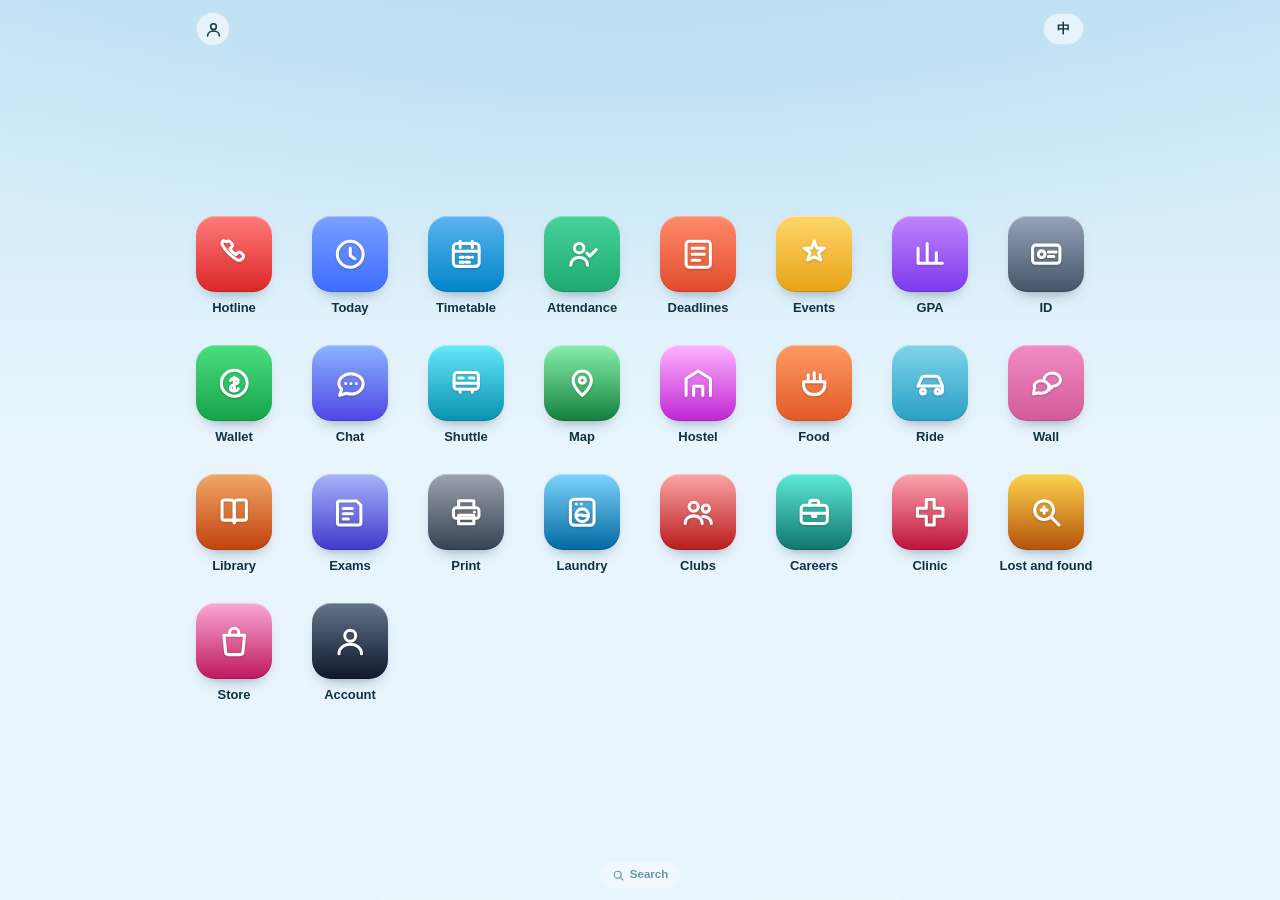
==== demo.html @ c469b15a "Publish site (2026-08-25 11:33)" ====
<!DOCTYPE html>
<html lang="zh">
<head>
<meta charset="utf-8">
<!-- viewport-fit=cover first, and nothing after it that iOS does not know:
     interactive-widget is a Chrome-only key, and the keyboard is handled by
     visualViewport now, so it bought nothing and risked a strict parser
     throwing the whole declaration -- cover included -- away. -->
<meta name="viewport" content="width=device-width,initial-scale=1,viewport-fit=cover,user-scalable=no">
<meta name="theme-color" content="#00a0e9">
<meta name="apple-mobile-web-app-capable" content="yes">
<meta name="mobile-web-app-capable" content="yes">
<meta name="apple-mobile-web-app-title" content="Pocket · UTAR">
<meta name="apple-mobile-web-app-status-bar-style" content="black-translucent">
<link rel="manifest" href="manifest.json">
<link rel="apple-touch-icon" href="apple-touch-icon.png" id="touchIcon">
<title>Pocket · UTAR</title>
<style>
:root{
  /* Doraemon: body blue #00a0e9, white belly, nose/collar red #e60012, bell yellow #ffd93b */
  --bg:#e8f5fd; --card:#ffffff; --card2:#eaf4fc; --line:#cfe6f5;
  --tx:#123243; --tx2:#5d8299; --tx3:#6f93a8;
  /* --ac is a shade darker than the official blue #00a0e9 so white text has enough contrast (4.0:1).
     The Doraemon up top and the big clock still use the official #00a0e9 */
  --ac:#0086c9; --ac2:#0071a8; --ok:#12a150; --warn:#b06800; --bad:#e60012;
  --bell:#ffd93b; --bell2:#e0a000;
  --onac:#fff;        /* text sitting on an --ac  background */
  --onac2:#fff;       /* text sitting on an --ac2 background (dark themes flip this) */
  --sky:#fff;         /* that wash of light at the top */
  --grad1:#00a0e9; --grad2:#00669c;      /* big clock gradient: official blue, artwork is exempt from small-text contrast */
  --swoff:#d5e7f2; --swknob:#a8c4d4;     /* switch in the off position */
  --toastbg:#123243; --toasttx:#fff;
  --ring1:#e60012; --ring2:#ff9d00;      /* ringing banner */
  --demo1:#00a0e9; --demo2:#00669c;      /* DEMO banner */
  --shadow:#0a5c86;
  --r:18px;

}
/* ============================================================
    Other themes: override only the variables above -- not one line of component CSS changes.
    To add another, copy a block and change the colours. */
   ============================================================ */

/* Dorami -- yellow body + red bow */
:root[data-theme="dorami"]{
  --bg:#fff9e8; --card:#ffffff; --card2:#fff4d6; --line:#f1e0ac;
  --tx:#3d3218; --tx2:#8a7440; --tx3:#a08b52;
  --ac:#e8452f; --ac2:#b8341f; --ok:#12a150; --warn:#a86a00; --bad:#c9182b;
  --bell:#ffd800; --bell2:#d9a400;
  --onac2:#fff;                           /* ac2 is deep red, so white text */
  --sky:#fffdf3;
  --grad1:#f5b400; --grad2:#c07d00;
  --swoff:#f0e3bc; --swknob:#c9b787;
  --toastbg:#3d3218; --toasttx:#fff;
  --ring1:#e8452f; --ring2:#ffb300;
  --demo1:#f5b400; --demo2:#c07d00;
  --shadow:#8a7440;
}

/* Anywhere Door -- that pink door */
:root[data-theme="door"]{
  --bg:#fdeef5; --card:#ffffff; --card2:#fdeff6; --line:#f6cfe0;
  --tx:#401f30; --tx2:#8d5a75; --tx3:#a3728c;
  --ac:#d6367f; --ac2:#a81f5f; --ok:#12a150; --warn:#b06800; --bad:#e11d48;
  --bell:#ffd93b; --bell2:#e0a000;
  --onac2:#fff;                           /* ac2 is deep pink, so white text */
  --sky:#fff5fa;
  --grad1:#f06eaa; --grad2:#a81f5f;
  --swoff:#f6d9e6; --swknob:#cba0b6;
  --toastbg:#401f30; --toasttx:#fff;
  --ring1:#e11d48; --ring2:#f06eaa;
  --demo1:#f06eaa; --demo2:#a81f5f;
  --shadow:#8d5a75;
}

/* Sleeping Doraemon -- dark, easy on the eyes at night */
:root[data-theme="sleepy"]{
  --bg:#08131c; --card:#0f2231; --card2:#16303f; --line:#22455a;
  --tx:#e6f3fb; --tx2:#93b7cc; --tx3:#6d8fa5;
  --ac:#0086c9; --ac2:#5cc7f7; --ok:#3ddc84; --warn:#f5b942; --bad:#ff6b6b;
  --bell:#ffd93b; --bell2:#c99400;
  --onac2:#08131c;                        /* ac2 got lighter, so dark text on it */
  --sky:rgba(0,160,233,.22);
  --grad1:#7fd8ff; --grad2:#0086c9;
  --swoff:#22455a; --swknob:#6d8fa5;
  --toastbg:#e6f3fb; --toasttx:#08131c;
  --ring1:#e60012; --ring2:#ff9d00;
  --demo1:#0086c9; --demo2:#083b57;
  --shadow:#000;
}

/* Doraemon with a dorayaki -- the warm brown of a dorayaki */
:root[data-theme="happy"]{
  --bg:#fdf3e3; --card:#ffffff; --card2:#fbf0dd; --line:#ecd9b6;
  --tx:#3a2a14; --tx2:#876840; --tx3:#9c8156;
  --ac:#b4661b; --ac2:#8d4d10; --ok:#12a150; --warn:#a86a00; --bad:#c9182b;
  --bell:#ffd93b; --bell2:#d9a400;
  --onac2:#fff;
  --sky:#fffaf0;
  --grad1:#c98a3a; --grad2:#8d4d10;
  --swoff:#eddfc4; --swknob:#c2ab86;
  --toastbg:#3a2a14; --toasttx:#fff;
  --ring1:#c9182b; --ring2:#e08a00;
  --demo1:#c98a3a; --demo2:#8d4d10;
  --shadow:#876840;
}

/* ============================================================
    Shared design tokens. Deliberately NOT part of the colour block
    above and never restated by a theme: a theme changes colour, it
    does not get its own type scale or its own idea of a corner.
    The theme test enforces that split -- everything in the colour
    :root must appear in every theme, and this block must not.
   ============================================================ */
:root{
/* ============================================================
    Design system. Colours stay per-theme above; everything below is
    shared, so a theme never has to restate a size or a duration.

    Numbers are the signature of this app. A campus runs on issued
    numbers -- matric, GPA, credits, room, bus time, ringgit -- so every
    one of them is set in --mono with tabular figures. That is why the
    column of grades in GPA lines up and the balance in Wallet does not
    jitter as it changes.
   ============================================================ */
--mono:ui-monospace,SFMono-Regular,"SF Mono","Cascadia Mono","Roboto Mono",
       "DejaVu Sans Mono",Menlo,Consolas,monospace;

/* Type scale. Nothing in the app should use a size that is not here. */
--fs-2xs:10.5px; --fs-xs:11.5px; --fs-sm:13px; --fs-md:15px;
--fs-lg:17px;    --fs-xl:20px;   --fs-2xl:26px; --fs-3xl:34px;

/* Spacing. A 4px grid, named so the rhythm survives editing. */
--sp-1:4px; --sp-2:8px; --sp-3:12px; --sp-4:16px;
--sp-5:20px; --sp-6:24px; --sp-8:32px; --sp-10:40px;

/* Corners */
--r-xs:8px; --r-sm:12px; --r-md:16px; --r-lg:20px; --r-xl:26px; --r-full:999px;

/* Elevation. A shadow alone disappears on a dark theme, so every raised
   surface also carries a hairline. --edge is that hairline. */
--edge:color-mix(in srgb, var(--tx) 8%, transparent);
--e1:0 1px 2px color-mix(in srgb, var(--shadow) 14%, transparent);
--e2:0 6px 16px -10px color-mix(in srgb, var(--shadow) 55%, transparent);
--e3:0 18px 40px -22px color-mix(in srgb, var(--shadow) 70%, transparent);

/* Motion. One duration scale, one curve -- the iOS decelerate, which is
   what makes a tap feel answered rather than animated. */
--mo-1:120ms; --mo-2:200ms; --mo-3:320ms; --mo-4:460ms;
--ease:cubic-bezier(.32,.72,0,1);
--ease-out:cubic-bezier(.16,1,.3,1);
}

/* ---------- Cloud / account ---------- */
.cloudbtn{position:absolute;top:16px;left:92px;padding:7px 12px;border-radius:99px;
  border:1px solid var(--line);background:var(--card);color:var(--tx2);
  font-size:14px;line-height:1;font-family:inherit;cursor:pointer}
.cloudbtn:active{border-color:var(--ac)}
.cloudbtn.on{border-color:var(--ok);color:var(--ok)}

.acct{display:flex;align-items:center;gap:12px;padding:14px 15px;border-radius:13px;
  background:var(--card2);border:1px solid var(--line);margin-bottom:16px}
.acct .av{flex:none;width:40px;height:40px;border-radius:50%;background:var(--ac);
  color:var(--onac);display:flex;align-items:center;justify-content:center;
  font-size:17px;font-weight:700}
.acct .ai{flex:1;min-width:0}
.acct .ai b{display:block;font-size:14px;overflow:hidden;text-overflow:ellipsis;
  white-space:nowrap}
.acct .ai small{color:var(--tx2);font-size:12px}

.tabs2{display:flex;gap:5px;background:var(--card2);padding:4px;border-radius:11px;
  margin-bottom:16px}
.tabs2 button{flex:1;padding:9px;border:0;border-radius:8px;background:transparent;
  color:var(--tx2);font-size:13.5px;font-weight:700;font-family:inherit;cursor:pointer}
.tabs2 button.on{background:var(--ac);color:var(--onac)}

.idhint{margin:-9px 0 15px;padding:9px 12px;border-radius:9px;font-size:12.5px;
  line-height:1.6;background:var(--card2);color:var(--tx2);border-left:3px solid var(--line)}
.idhint.good{border-left-color:var(--ok)}
.idhint.warn{border-left-color:var(--warn)}
.idhint b{color:var(--tx)}

.forgot{display:block;width:100%;margin:0 0 6px;padding:9px;border:0;
  background:transparent;color:var(--ac2);font-size:13px;font-weight:600;
  font-family:inherit;cursor:pointer;text-align:center;text-decoration:underline}

/* Push toggle */
.pushbox{margin:0 0 16px}
.pushtog{display:block;width:100%;text-align:left;padding:14px 16px;border-radius:13px;
  border:2px solid var(--line);background:var(--card2);color:var(--tx);
  font-family:inherit;cursor:pointer;transition:.15s}
.pushtog .pt{display:block;font-size:14.5px;font-weight:700}
.pushtog .ps{display:block;font-size:12px;color:var(--tx2);margin-top:3px;line-height:1.55}
.pushtog.on{border-color:var(--ok);background:var(--card)}
.pushtog.on .pt{color:var(--ok)}
.pushtog:disabled{opacity:.5}
.pushmsg{margin-top:9px;padding:10px 12px;border-radius:9px;font-size:12.5px;
  line-height:1.65;background:var(--card2);color:var(--tx2);
  border-left:3px solid var(--line)}
.pushmsg.ok{border-left-color:var(--ok)}
.pushmsg.bad{border-left-color:var(--bad);color:var(--bad)}
.pushmsg b{color:var(--tx)}

.pwrow{display:flex;gap:8px;align-items:stretch}
.pwrow input{flex:1;min-width:0}
.pweye{flex:none;padding:0 14px;border-radius:11px;border:1px solid var(--line);
  background:var(--card2);color:var(--tx2);font-size:12.5px;font-weight:700;
  font-family:inherit;cursor:pointer;white-space:nowrap}
.pweye:active{border-color:var(--ac);color:var(--ac2)}

.cloudmsg{margin:0 0 14px;padding:11px 13px;border-radius:10px;font-size:13px;
  line-height:1.65;background:var(--card2);border-left:4px solid var(--bad);color:var(--bad)}
.cloudmsg.ok{border-left-color:var(--ok);color:var(--ok)}
.cloudmsg.busy{border-left-color:var(--ac);color:var(--tx2)}

/* ---------- Day / week / month switch ---------- */
.vtabs{display:flex;gap:5px;background:var(--card);padding:4px;border-radius:12px;
  margin:0 0 12px}
.vtabs button{flex:1;padding:9px 4px;border:0;border-radius:9px;background:transparent;
  color:var(--tx2);font-size:13.5px;font-weight:700;font-family:inherit;cursor:pointer;
  transition:.15s}
.vtabs button.on{background:var(--ac);color:var(--onac)}

/* Previous / next + where you are now */
.vnav{display:flex;align-items:center;gap:10px;margin:0 0 12px}
.vnav button{flex:none;width:38px;height:38px;border-radius:11px;
  border:1px solid var(--line);background:var(--card);color:var(--tx2);
  font-size:16px;line-height:1;font-family:inherit;cursor:pointer}
.vnav button:active{border-color:var(--ac);color:var(--ac2)}
.vnav .vt{flex:1;text-align:center;font-size:15px;font-weight:700;
  font-variant-numeric:tabular-nums}
.vnav .vt small{display:block;font-size:11.5px;font-weight:600;color:var(--tx3);
  margin-top:2px}
.vnav .today{flex:none;width:auto;padding:0 13px;font-size:12.5px;font-weight:700}

/* ---------- Month view ---------- */
.mgrid{display:grid;grid-template-columns:30px repeat(7,1fr);gap:4px;align-items:stretch}
/* The week number down the left of each row */
.mwk{display:flex;align-items:center;justify-content:center;border-radius:8px;
  background:var(--card2);color:var(--ac2);font-size:10.5px;font-weight:700;
  font-variant-numeric:tabular-nums;line-height:1}
.mwk.out{background:transparent;color:var(--tx3);opacity:.5}
.mwk.now{background:var(--ac);color:var(--onac)}
.mgrid .wh{text-align:center;font-size:11px;font-weight:700;color:var(--tx3);
  padding:2px 0 5px;letter-spacing:.04em}
.mcell{
  position:relative;aspect-ratio:1;border-radius:10px;border:1px solid transparent;
  background:var(--card);color:var(--tx);font-family:inherit;cursor:pointer;
  display:flex;flex-direction:column;align-items:center;justify-content:flex-start;
  padding:5px 2px 0;gap:3px;overflow:hidden;
}
.mcell .dn{font-size:13px;font-weight:600;font-variant-numeric:tabular-nums;line-height:1}
.mcell .dots{display:flex;gap:2.5px;flex-wrap:wrap;justify-content:center;padding:0 2px}
.mcell .dots i{width:5px;height:5px;border-radius:50%;background:var(--ac);display:block}
.mcell .dots i.off{background:var(--tx3);opacity:.5}
.mcell .more{font-size:9.5px;color:var(--tx3);font-variant-numeric:tabular-nums}
.mcell.dim{opacity:.32}
.mcell.today{border-color:var(--ac);background:var(--card2)}
.mcell.today .dn{color:var(--ac2)}
.mcell.sel{background:var(--ac)}
.mcell.sel .dn{color:var(--onac)}
.mcell.sel .dots i{background:var(--onac)}
.mcell.wknd .dn{color:var(--tx3)}
.mcell.sel.wknd .dn{color:var(--onac)}

/* The list of that day under the month grid */
.mday{margin-top:16px}
.mday h4{margin:0 0 8px 4px;font-size:12.5px;font-weight:700;color:var(--tx2)}

/* ---------- Single day ---------- */
.dayhead{display:flex;align-items:baseline;gap:10px;margin:0 0 12px 4px}
.dayhead .big{font-size:30px;font-weight:300;font-variant-numeric:tabular-nums;
  letter-spacing:-.02em;line-height:1}
.dayhead .wd{font-size:14px;font-weight:700}
.dayhead .wk{margin-left:auto;font-size:12px;color:var(--tx3);font-weight:600}

/* ---------- "No class this week" ---------- */
.offbtn{
  display:flex;align-items:center;justify-content:center;gap:8px;
  width:100%;margin:0 0 12px;padding:13px 14px;border-radius:13px;
  border:1px solid var(--line);background:var(--card);color:var(--tx);
  font-size:14px;font-weight:700;font-family:inherit;cursor:pointer;
}
.offbtn:active{border-color:var(--ac);color:var(--ac2)}
.offbtn .cnt{
  margin-left:auto;padding:2px 9px;border-radius:99px;background:var(--warn);
  color:#fff;font-size:12px;font-variant-numeric:tabular-nums;
}

.kinds{border:1px solid var(--line);border-radius:12px;margin:0 0 16px;
  background:var(--card2);overflow:hidden}
.kinds summary{padding:12px 15px;cursor:pointer;font-size:13.5px;font-weight:700;
  list-style:none;display:flex;align-items:center;gap:9px;color:var(--tx)}
.kinds summary::-webkit-details-marker{display:none}
.kinds summary::after{content:"+";margin-left:auto;color:var(--tx3);font-size:18px;font-weight:400}
.kinds[open] summary::after{content:"\2212"}
.kinds[open] summary{border-bottom:1px solid var(--line)}
.kinds .hint{margin:12px 12px 10px}
.kindrow{display:flex;align-items:center;gap:11px;width:100%;text-align:left;
  padding:11px 15px;border:0;border-top:1px solid var(--line);background:transparent;
  color:var(--tx);font-size:14px;font-family:inherit;cursor:pointer}
.kindrow.subj{border-top-width:2px}
.kindrow.subj .knm{font-weight:800;font-size:14.5px}
.kindrow.kid{padding-left:30px;background:var(--card2)}
.kindrow.kid .knm{font-weight:600;font-size:13px;color:var(--tx2)}
.kindrow .knm{font-weight:700}
.kindrow .kct{color:var(--tx3);font-size:12px;font-variant-numeric:tabular-nums}
.kindrow .kst{margin-left:auto;font-size:12px;font-weight:700;color:var(--warn)}
.kindrow.on .kst{color:var(--ok)}

.rm.moved{color:var(--ac2);font-weight:700}

/* The bar at the top in timetable-only mode. Deliberately not a warning colour -- this is not an error, the user chose it */
.qbar{display:flex;align-items:center;gap:8px;margin-bottom:13px;
  padding:10px 14px;border-radius:12px;font-size:12.5px;font-weight:600;
  color:var(--tx2);background:var(--card);border:1px dashed var(--line)}
/* Timetable-only list: no switch, so reclaim the padding on the right */
.item.flat{padding-right:15px}
.item.flat .info{padding-right:0}

/* ---------- Timetable view ---------- */
.tt{display:flex;flex-direction:column;gap:13px}
.ttday{background:var(--card);border-radius:var(--r);overflow:hidden}
.ttday.today{box-shadow:0 0 0 2px var(--ac)}
.ttdh{display:flex;align-items:baseline;gap:9px;padding:11px 15px 10px;
  font-size:14.5px;font-weight:800;border-bottom:1px solid var(--line)}
.ttdh .dd{color:var(--tx3);font-size:12px;font-weight:600;
  font-variant-numeric:tabular-nums}
.ttdh .tag{margin-left:auto;font-size:10.5px;font-weight:800;letter-spacing:.06em;
  background:var(--ac);color:var(--onac);border-radius:99px;padding:2px 9px}
.ttrow{display:flex;align-items:stretch;gap:11px;padding:11px 15px;
  border-top:1px solid var(--line);cursor:pointer}
.ttrow:first-of-type{border-top:0}
.ttt{flex:none;width:52px;text-align:right;font-variant-numeric:tabular-nums;
  padding-top:1px}
.ttt b{display:block;font-size:18px;font-weight:700;letter-spacing:-.02em;
  line-height:1.15}
.ttt i{display:block;font-style:normal;font-size:11.5px;color:var(--tx3);
  margin-top:2px}
.ttbar{flex:none;width:3px;border-radius:3px;background:var(--ac);opacity:.55}
.ttinfo{flex:1;min-width:0;padding-top:1px}
.ttinfo>b{display:block;font-size:15px;font-weight:700;line-height:1.3;
  overflow:hidden;text-overflow:ellipsis;white-space:nowrap}
.ttinfo>small{display:block;margin-top:3px;font-size:12px;color:var(--tx2);
  overflow:hidden;text-overflow:ellipsis;white-space:nowrap}
.ttk{flex:none;align-self:center;width:23px;height:23px;border-radius:8px;
  display:grid;place-items:center;font-size:11px;font-weight:800;
  color:var(--onac)}
.ttk.lecture{background:var(--ac)}
.ttk.tutorial{background:var(--ok)}
.ttk.practical{background:var(--warn)}
/* The switch on a timetable row: the same one the alarm list uses, a size down so it fits */
.ttsw{align-self:center;width:40px;height:24px;margin-left:2px}
.ttsw::after{width:18px;height:18px}
.ttsw.on::after{left:19px}
/* A cancelled row fades, but its switch must not -- that is the thing you are about to press */
.ttrow.off>*:not(.ttsw){opacity:.5}
.ttrow.off .ttt b,.ttrow.off .ttinfo>b{text-decoration:line-through}
.ttrow.off .ttbar{background:var(--tx3)}
.offrow .opt{font-size:11px;font-weight:700;color:var(--warn);
  border:1px solid var(--warn);border-radius:5px;padding:0 4px;margin-left:5px}

.offday{margin-bottom:14px}
.offday h4{margin:0 0 7px 3px;font-size:12px;font-weight:700;color:var(--tx2);
  letter-spacing:.05em}
.offrow{
  display:flex;align-items:center;gap:12px;width:100%;text-align:left;
  padding:12px 14px;margin-bottom:6px;border-radius:12px;
  border:1px solid var(--line);background:var(--card2);color:var(--tx);
  font-size:14px;font-family:inherit;cursor:pointer;
}
.offrow .ot{flex:none;font-variant-numeric:tabular-nums;font-weight:600;
  min-width:46px;color:var(--tx2)}
.offrow .onm{flex:1;min-width:0;font-weight:600;overflow:hidden;
  text-overflow:ellipsis;white-space:nowrap}
.offrow .ost{flex:none;font-size:12px;font-weight:700;color:var(--ok)}
.offrow.off{background:transparent;border-style:dashed}
.offrow.off .onm,.offrow.off .ot{text-decoration:line-through;opacity:.55}
.offrow.off .ost{color:var(--warn)}

/* ---------- Help ---------- */
.helpbtn{position:absolute;top:16px;left:46px;padding:7px 12px;border-radius:99px;
  border:1px solid var(--line);background:var(--card);color:var(--tx2);
  font-size:14px;font-weight:700;line-height:1;font-family:inherit;cursor:pointer}
.helpbtn:active{border-color:var(--ac)}

.help details{border:1px solid var(--line);border-radius:12px;margin-bottom:9px;
  background:var(--card2);overflow:hidden}
.help summary{padding:13px 15px;cursor:pointer;font-size:14.5px;font-weight:700;
  list-style:none;display:flex;align-items:center;gap:10px}
.help summary::-webkit-details-marker{display:none}
.help summary::after{content:"+";margin-left:auto;color:var(--tx3);font-size:19px;
  line-height:1;font-weight:400}
.help details[open] summary::after{content:"\2212"}
.help details[open] summary{border-bottom:1px solid var(--line)}
.help .hb{padding:13px 15px;font-size:13.5px;line-height:1.8;color:var(--tx2)}
.help .hb b{color:var(--tx)}
.help .hb code{color:var(--ac2);font-family:ui-monospace,Menlo,Consolas,monospace;
  font-size:.92em;overflow-wrap:break-word}
.help .hb p{margin:0 0 9px}
.help .hb p:last-child{margin-bottom:0}
.help .hb ul{margin:0 0 9px;padding-left:19px}
.help .hb li{margin-bottom:4px}
.help .n{flex:none;width:24px;height:24px;border-radius:50%;background:var(--bell);
  color:#4a3200;display:flex;align-items:center;justify-content:center;
  font-size:12.5px;font-weight:700;font-variant-numeric:tabular-nums}

/* ---------- Theme picker ---------- */
.themebtn{position:absolute;top:16px;left:0;padding:7px 12px;border-radius:99px;
  border:1px solid var(--line);background:var(--card);color:var(--tx2);
  font-size:14px;line-height:1;font-family:inherit;cursor:pointer}
.themebtn:active{border-color:var(--ac)}

.themeopts{display:grid;grid-template-columns:repeat(2,1fr);gap:11px}
.themeopt{display:flex;flex-direction:column;align-items:center;gap:7px;
  padding:13px 8px 12px;border:2px solid var(--line);border-radius:15px;
  background:var(--card2);color:var(--tx);font-size:13.5px;font-weight:700;
  font-family:inherit;cursor:pointer;transition:.15s}
.themeopt .face{line-height:0}
.themeopt .face svg{display:block}
.themeopt .sw3{display:flex;gap:4px}
.themeopt .sw3 i{width:13px;height:13px;border-radius:50%;display:block;
  border:1px solid rgba(0,0,0,.14)}
.themeopt.on{border-color:var(--ac);background:var(--card)}
.themeopt:active{transform:scale(.98)}

*{box-sizing:border-box;-webkit-tap-highlight-color:transparent}
html,body{
  margin:0;padding:0;width:100%;
  overflow:hidden;overscroll-behavior:none;
}
/* The root is deliberately NOT --app-h. It has one job -- paint the whole
   web view -- and 100% of the initial containing block is the only thing
   that reliably means "as tall as the thing I am inside". Constraining it
   to the visible height instead left a white strip under the app on an
   installed iOS app: WebKit painted the root's background over the root's
   box rather than the whole canvas, and the rest fell back to the web
   view's own white. Layout is body's problem, and body is --app-h. */
html{height:100%;min-height:100%}
/* No `height` here on purpose. When a fixed element has top, bottom AND
   height, the spec says bottom loses -- so `height:100%` was quietly
   sizing the whole app to 100% of <html> instead of to the viewport, and
   any browser whose dvh does not match its layout viewport (iOS
   standalone with a translucent status bar is one) left the app short by
   exactly that difference. That was the pale band across the bottom of
   the home screen on a real iPhone. inset:0 alone is the viewport, in
   every browser, installed or not. */
body{
  /* Pinned to the top-left and given a measured height, rather than
     inset:0. Every viewport unit and every inset lies somewhere: iOS
     standalone reports a dvh that is not the layout viewport (a strip of
     the launcher's background_color shows under the app), and Chrome's
     collapsing toolbar means the layout viewport is the LARGE one, so an
     app sized to it runs underneath the toolbar and its bottom row is
     unreachable. Same defect, opposite symptom. fitViewport() writes the
     one number both cases need -- visualViewport.height -- into --app-h
     and keeps it there; 100dvh is only the value before the first frame
     of JavaScript. */
  position:fixed;top:0;left:0;width:100%;
  height:100dvh;height:var(--app-h,100dvh);
  /* If --app-h is ever short of the web view, the root behind it is still
     painted, so the gap shows the wallpaper rather than white. */
  background:var(--bg); color:var(--tx);
  background-image:radial-gradient(125% 62% at 50% -4%,var(--sky) 0%,transparent 64%);
  font:var(--fs-md)/1.55 -apple-system,BlinkMacSystemFont,"Segoe UI Variable Text",
       "Segoe UI","PingFang SC","Hiragino Sans GB","Microsoft YaHei",sans-serif;
  -webkit-font-smoothing:antialiased; -moz-osx-font-smoothing:grayscale;
  text-rendering:optimizeLegibility;
  font-variant-numeric:tabular-nums; font-feature-settings:"tnum" 1,"cv01" 1;
  touch-action:manipulation;
  -webkit-user-select:none;user-select:none;-webkit-touch-callout:none;
}
/* Long-pressing a label in a native app does not raise a selection handle.
   Fields you type into still behave like fields; anything a student may
   genuinely need to copy opts back in with .selectable. */
input,textarea,select,[contenteditable],.selectable{
  -webkit-user-select:text;user-select:text;-webkit-touch-callout:default}
img,svg{-webkit-user-drag:none;user-drag:none}
.wrap{
  position:absolute;inset:0;max-width:640px;margin:0 auto;
  padding:env(safe-area-inset-top) 16px calc(104px + env(safe-area-inset-bottom));
  overflow-x:hidden;overflow-y:auto;overscroll-behavior:none;
  -webkit-overflow-scrolling:touch;touch-action:pan-y;
}

/* ---------- Doraemon up top ---------- */
.dora{line-height:0;margin-bottom:2px}
.dora svg{filter:drop-shadow(0 7px 14px rgba(10,92,134,.24));
  animation:dorafloat 3.6s ease-in-out infinite}
@keyframes dorafloat{50%{transform:translateY(-5px)}}
@media (prefers-reduced-motion:reduce){.dora svg{animation:none}}

/* ---------- Clock up top ---------- */
.clock{text-align:center;padding:14px 0 18px;position:relative}
.langbtn{position:absolute;top:16px;right:0;padding:7px 13px;border-radius:99px;
  border:1px solid var(--line);background:var(--card);color:var(--tx2);
  font-size:12px;font-weight:700;font-family:inherit;cursor:pointer;letter-spacing:.05em}
.langbtn:active{border-color:var(--ac);color:var(--ac2)}
.clock .t{
  font-size:clamp(56px,19vw,86px); font-weight:200; letter-spacing:-.03em;
  font-variant-numeric:tabular-nums; line-height:1;
  background:linear-gradient(180deg,var(--grad1),var(--grad2));
  -webkit-background-clip:text; background-clip:text; color:transparent;
}
.clock .t .sec{font-size:.34em;font-weight:400;color:var(--tx3);
  -webkit-text-fill-color:var(--tx3);margin-left:8px;letter-spacing:0}
.clock .wd{
  display:inline-block;margin:14px 0 6px;padding:7px 20px;border-radius:999px;
  background:linear-gradient(135deg,var(--grad1),var(--grad2));
  font-size:17px;font-weight:600;letter-spacing:.06em;
  box-shadow:0 6px 20px -6px var(--ac);
}
.clock .d{color:var(--tx2);font-size:14px;font-variant-numeric:tabular-nums}
.dot{display:inline-block;width:6px;height:6px;border-radius:50%;
  background:var(--tx3);margin-right:6px;vertical-align:1px}
.dot.on{background:var(--ok);box-shadow:0 0 8px var(--ok)}
.dot.off{background:var(--bad)}

/* Which network the device is on */
.netinfo{display:block;margin:9px auto 0;padding:4px 12px;border-radius:99px;
  border:1px solid transparent;background:transparent;color:var(--tx3);
  font-size:11.5px;font-weight:600;font-family:inherit;cursor:pointer}
.netinfo.warn2{color:var(--warn);border-color:rgba(245,158,11,.32)}

/* ---------- Semester / week number ---------- */
.wkbadge{
  display:inline-block;margin-top:11px;padding:6px 15px;border-radius:99px;
  border:1px solid var(--line);background:var(--card);color:var(--tx2);
  font-size:12.5px;font-weight:700;font-family:inherit;cursor:pointer;
}
.wkbadge b{color:var(--ac2)}
.wkbadge.out{border-color:rgba(245,158,11,.4)}
.wkbadge.out b{color:var(--warn)}

/* Week strip */
.wkstrip{display:flex;gap:7px;overflow-x:auto;padding:2px 4px 10px;
  scrollbar-width:none;-webkit-overflow-scrolling:touch;overscroll-behavior:none;
  touch-action:pan-x}
.wkstrip::-webkit-scrollbar{display:none}
.wkstrip button{
  flex:none;min-width:56px;padding:9px 6px;border-radius:12px;
  border:1px solid var(--line);background:var(--card);color:var(--tx2);
  font-size:12px;font-weight:700;font-family:inherit;cursor:pointer;line-height:1.35
}
.wkstrip button .n{display:block;font-size:15px;color:var(--tx)}
.wkstrip button .r{display:block;font-size:10px;color:var(--tx3);font-weight:600}
.wkstrip button.now{border-color:var(--ac2)}
.wkstrip button.now .n{color:var(--ac2)}
.wkstrip button.sel{background:var(--ac);border-color:var(--ac)}
.wkstrip button.sel .n,.wkstrip button.sel .r{color:var(--onac)}

/* One card per day (gives it a calendar feel) */
.daycard{background:var(--card);border-radius:var(--r);margin-bottom:10px;
  overflow:hidden;border:1px solid transparent}
.daycard.today{border-color:var(--ac)}
.daycard>.dh{display:flex;align-items:baseline;gap:9px;padding:11px 15px 9px}
.daycard>.dh .dw{font-size:13px;font-weight:700}
.daycard>.dh .dd{font-size:12px;color:var(--tx3);font-variant-numeric:tabular-nums}
.daycard>.dh .tag{margin-left:auto;font-size:10.5px;font-weight:700;
  color:var(--ac2);letter-spacing:.05em}
.daycard.today>.dh .dw{color:var(--ac2)}
.daycard>.dh.nil{opacity:.42}
.daycard .item{padding-left:15px}

/* ---------- Roles (intro screen / changed later) ---------- */
.rolebtn{display:inline-block;margin:11px 0 0 7px;padding:6px 15px;border-radius:99px;
  border:1px solid var(--line);background:var(--card);color:var(--tx2);
  font-size:12.5px;font-weight:700;font-family:inherit;cursor:pointer}
.rolebtn:active{border-color:var(--ac);color:var(--ac2)}
/* Timetable only: lit up, so it is obvious at a glance that nothing will ring */
.rolebtn.quiet{background:var(--ac);color:var(--onac);border-color:var(--ac)}

.roleopts{display:flex;flex-direction:column;gap:10px}
.roleopt{display:flex;align-items:center;gap:14px;width:100%;text-align:left;
  padding:15px 16px;border:2px solid var(--line);border-radius:15px;
  background:var(--card2);color:var(--tx);font-size:15px;font-weight:700;
  font-family:inherit;cursor:pointer;transition:.15s}
.roleopt .em{flex:none;font-size:26px;line-height:1}
.roleopt .rt{flex:1;min-width:0}
.roleopt .rn{display:block}
.roleopt .rd{display:block;font-size:12px;font-weight:600;color:var(--tx2);margin-top:3px}
.roleopt .tick{flex:none;width:26px;height:26px;border-radius:50%;
  border:2px solid var(--line);color:transparent;font-size:14px;font-weight:700;
  display:flex;align-items:center;justify-content:center}
.roleopt.on{border-color:var(--ac);background:var(--card)}
.roleopt.on .tick{background:var(--ac);border-color:var(--ac);color:var(--onac)}
.roleopt:active{transform:scale(.99)}
.rolehint{margin:14px 0 0;padding:11px 13px;border-radius:10px;
  background:var(--card2);border-left:4px solid var(--bell);
  font-size:12.5px;color:var(--tx2);line-height:1.7}
.rolehint b{color:var(--tx)}
.act button:disabled{opacity:.4}

/* ---------- Mode switch ---------- */
.modes{display:flex;gap:6px;background:var(--card);padding:5px;
  border-radius:14px;margin:4px 0 20px}
/* Hide the whole row when there is only one role (has to beat the display:flex above) */
.modes[hidden]{display:none}
.modes button{
  flex:1;padding:11px 4px;border:0;border-radius:10px;background:transparent;
  color:var(--tx2);font-size:14px;font-weight:600;font-family:inherit;cursor:pointer;
  transition:.18s
}
.modes button .em{display:block;font-size:17px;margin-bottom:2px}
.modes button.on{background:var(--ac);color:var(--onac);box-shadow:0 4px 14px -4px var(--ac)}

/* DEMO mode banner */
#demoBar{background:linear-gradient(135deg,var(--demo1),var(--demo2));border-radius:var(--r);
  padding:15px 16px;margin-bottom:16px;font-size:12.5px;line-height:1.65}
#demoBar.lost{background:linear-gradient(135deg,var(--warn),var(--bad))}
#demoBar b{display:block;font-size:15px;margin-bottom:4px}
#demoBar .dbtns{display:flex;gap:9px;margin-top:12px}
#demoBar button{flex:1;padding:10px;border:0;border-radius:10px;font-size:13px;
  font-weight:700;font-family:inherit;cursor:pointer;
  background:rgba(255,255,255,.22);color:#fff}

/* ---------- Ringing banner ---------- */
.ring{
  background:linear-gradient(135deg,var(--ring1),var(--ring2)); border-radius:var(--r);
  padding:18px; margin-bottom:16px; animation:pulse 1s infinite
}
@keyframes pulse{50%{filter:brightness(1.22)}}
.ring h3{margin:0 0 3px;font-size:19px}
.ring p{margin:0 0 14px;opacity:.9;font-size:13px}
.ring .btns{display:flex;gap:10px}
.ring button{
  flex:1;padding:13px;border:0;border-radius:11px;font-size:15px;font-weight:700;
  font-family:inherit;cursor:pointer;background:rgba(255,255,255,.2);color:#fff
}
.ring button.main{background:#fff;color:#e60012}

/* ---------- Sections ---------- */
.sec-h{display:flex;align-items:center;justify-content:space-between;
  margin:22px 4px 10px}
.sec-h h2{margin:0;font-size:13px;font-weight:700;color:var(--tx2);
  letter-spacing:.09em;text-transform:uppercase}
.sec-h .lnk{color:var(--ac2);font-size:13px;font-weight:600;cursor:pointer}

/* ---------- Alarm card ---------- */
.card{background:var(--card);border-radius:var(--r);overflow:hidden}
.item{display:flex;align-items:center;gap:13px;padding:14px 15px;
  border-bottom:1px solid var(--line);cursor:pointer}
.item:last-child{border-bottom:0}
.item.off{opacity:.42}
.item.next{background:linear-gradient(90deg,rgba(0,160,233,.14),transparent)}
.item .time{font-size:26px;font-weight:300;font-variant-numeric:tabular-nums;
  min-width:82px;letter-spacing:-.02em}
.item .info{flex:1;min-width:0}
.item .info b{display:block;font-size:15px;font-weight:600;
  white-space:nowrap;overflow:hidden;text-overflow:ellipsis}
.item .info small{color:var(--tx2);font-size:12px;display:block;margin-top:2px}
.item .info .lead{color:var(--warn);font-weight:600}
.item .info .rm{color:var(--tx3)}

/* Switch */
.sw{width:46px;height:28px;border-radius:99px;background:var(--swoff);
  position:relative;flex:none;transition:.2s}
.sw::after{content:"";position:absolute;top:3px;left:3px;width:22px;height:22px;
  border-radius:50%;background:var(--swknob);transition:.2s}
.sw.on{background:var(--ac)}
.sw.on::after{left:21px;background:#fff}

.empty{text-align:center;padding:44px 20px;color:var(--tx3)}
.empty .em{font-size:42px;margin-bottom:10px}
.empty p{margin:0 0 4px;font-size:14px}

/* Week grouping */
.daygrp{margin-bottom:14px}
.daygrp>h4{margin:0 0 7px 4px;font-size:12px;color:var(--tx2);font-weight:700;
  letter-spacing:.06em}
.daygrp>h4 .today{color:var(--ac2)}

/* ---------- The two main buttons at the bottom ---------- */
.actionbar{
  position:fixed;left:0;right:0;bottom:0;z-index:40;
  display:flex;gap:10px;max-width:640px;margin:0 auto;
  padding:12px 16px calc(14px + env(safe-area-inset-bottom));
  background:linear-gradient(180deg,transparent,var(--bg) 26%);
}
.ab{
  flex:1;display:flex;align-items:center;justify-content:center;gap:8px;
  padding:16px 10px;border:0;border-radius:15px;
  font-size:15px;font-weight:700;font-family:inherit;cursor:pointer;
  background:var(--card2);color:var(--tx);border:1px solid var(--line);
  box-shadow:0 10px 26px -14px var(--shadow);
}
.ab .ic{font-size:18px;line-height:1}
.ab.main{background:var(--ac);color:var(--onac);border-color:var(--ac);
  box-shadow:0 8px 26px -10px rgba(0,160,233,.85)}
.ab:active{transform:scale(.975)}

/* Single-session action sheet */
.occhead{display:flex;gap:14px;align-items:center;margin-bottom:14px}
.occhead .occt{font-size:32px;font-weight:200;font-variant-numeric:tabular-nums;
  letter-spacing:-.02em}
.occhead b{display:block;font-size:17px;font-weight:600}
.occhead small{color:var(--tx2);font-size:12.5px}
.occbadge{background:var(--card2);border-radius:11px;padding:11px 13px;
  font-size:12.5px;color:var(--tx2);line-height:1.6;margin-bottom:16px}
.occbadge.off{background:rgba(245,158,11,.13);color:var(--warn)}
.occacts{display:flex;gap:11px}
.occacts button{flex:1;padding:15px 10px;border:0;border-radius:13px;
  font-size:14px;font-weight:700;font-family:inherit;cursor:pointer}

/* Move just this one session (teacher pushes it later / earlier / a make-up class) */
.occmove{display:block;width:100%;margin-top:11px;padding:13px;border-radius:12px;
  border:1px dashed var(--line);background:transparent;color:var(--tx2);
  font-size:13.5px;font-weight:700;font-family:inherit;cursor:pointer}
.occmove:active{border-color:var(--ac);color:var(--ac2)}

/* A cancelled session */
.item.skip .time,.item.skip .info b{text-decoration:line-through}
.item.skip{opacity:.45}
.item .info .cx{color:var(--warn);font-weight:700}

/* ---------- Bottom sheet ---------- */
.mask{position:fixed;inset:0;background:rgba(8,60,88,.44);backdrop-filter:blur(3px);
  z-index:50;display:none}
.mask.on{display:block}
.sheet{position:fixed;left:0;right:0;bottom:0;z-index:51;background:var(--card);
  border-radius:22px 22px 0 0;max-height:92dvh;overflow-y:auto;overscroll-behavior:none;
  -webkit-overflow-scrolling:touch;
  padding:8px 18px calc(26px + env(safe-area-inset-bottom));
  transform:translateY(100%);transition:transform .26s cubic-bezier(.32,.72,0,1)}
.sheet.on{transform:translateY(0)}
.grip{width:38px;height:4px;background:var(--line);border-radius:9px;margin:8px auto 14px}
.sheet h3{margin:0 0 18px;font-size:19px;text-align:center}

label.f{display:block;margin-bottom:15px}
label.f>span{display:block;font-size:12px;color:var(--tx2);margin-bottom:7px;
  font-weight:600;letter-spacing:.04em}
input,select,textarea{
  width:100%;padding:13px;border:1px solid var(--line);border-radius:11px;
  background:var(--card2);color:var(--tx);font-size:16px;font-family:inherit
}
textarea{min-height:150px;resize:vertical;font-size:14px;line-height:1.7;
  font-family:ui-monospace,SFMono-Regular,Menlo,Consolas,monospace}
input[type=time]{font-size:24px;text-align:center;font-weight:300;
  font-variant-numeric:tabular-nums}
/* Start - end. The end time is optional; with it the timetable view can draw the span */
.trange{display:flex;align-items:center;gap:8px}
.trange input{flex:1;min-width:0;font-size:20px;padding:11px 4px}
.trange .dash{flex:none;color:var(--tx3);font-size:17px}
input:focus,select:focus,textarea:focus{outline:0;border-color:var(--ac)}

/* Weekday chips */
.days{display:flex;gap:6px}
.days button{
  flex:1;aspect-ratio:1;border:1px solid var(--line);border-radius:11px;
  background:var(--card2);color:var(--tx2);font-size:15px;font-weight:600;
  font-family:inherit;cursor:pointer;transition:.15s
}
.days button.on{background:var(--ac);border-color:var(--ac);color:var(--onac)}
.wkpick{display:flex;align-items:center;gap:8px;margin-top:9px}
.wkpick>span{flex:none;font-size:12px;color:var(--tx3)}
.wkpick select{flex:1;min-width:0;padding:9px;font-size:14px}
.chips{display:flex;gap:7px;flex-wrap:wrap;margin-top:9px}
.chips button{
  padding:7px 14px;border:1px solid var(--line);border-radius:99px;
  background:transparent;color:var(--tx2);font-size:12.5px;font-weight:600;
  font-family:inherit;cursor:pointer
}
.chips button.on{background:var(--ac2);border-color:var(--ac2);color:var(--onac2)}

.row{display:flex;gap:11px}
.row>*{flex:1}

/* Where the reminder goes */
/* Preview: doubles as the browser audio-permission unlock */
.testring{display:block;width:100%;margin:0 0 15px;padding:11px;border-radius:11px;
  border:1px dashed var(--line);background:transparent;color:var(--tx2);
  font-size:13px;font-weight:700;font-family:inherit;cursor:pointer}
.testring:active{border-color:var(--ac);color:var(--ac2)}

.chrow{display:flex;gap:10px}
.chbtn{flex:1;display:flex;flex-direction:column;align-items:center;gap:5px;
  padding:15px 8px;border:1px solid var(--line);border-radius:13px;
  background:var(--card2);color:var(--tx2);font-family:inherit;cursor:pointer;
  font-size:13px;font-weight:700;transition:.15s}
.chbtn .ic{font-size:21px;line-height:1;filter:grayscale(1) opacity(.55)}
.chbtn.on{background:var(--ac);border-color:var(--ac);color:var(--onac)}
.chbtn.on .ic{filter:none}

/* Minutes early: type a number, or pick a common one */
.numrow{display:flex;align-items:center;gap:11px}
.numrow input{flex:1;text-align:center;font-size:22px;font-weight:300;
  font-variant-numeric:tabular-nums}
.numrow .unit{flex:none;color:var(--tx2);font-size:14px;font-weight:600}
.addlead{flex:none;width:46px;height:46px;border-radius:12px;border:1px solid var(--line);
  background:var(--card2);color:var(--ac2);font-size:22px;line-height:1;
  font-family:inherit;cursor:pointer}
.addlead:active{background:var(--ac);border-color:var(--ac);color:var(--onac)}
/* The "one / several" toggle. Defaults to one -- tapping a chip selects only that chip. */
.multitog{
  display:block;width:100%;margin:0 0 9px;padding:9px 13px;border-radius:10px;
  border:1px dashed var(--line);background:transparent;color:var(--tx2);
  font-size:12.5px;font-weight:700;font-family:inherit;cursor:pointer;text-align:left;
}
.multitog.on{border-style:solid;border-color:var(--ac);background:var(--card2);color:var(--ac2)}

/* Multi-select chips laid out in a grid, all visible at once */
.chips.multi{display:grid;grid-template-columns:repeat(4,1fr);gap:7px;margin:0 0 11px}
.chips.multi button{padding:10px 4px}
.leadhint{margin-top:10px;font-size:12.5px;color:var(--tx2);background:var(--card2);
  padding:10px 13px;border-radius:10px;line-height:1.6;border-left:4px solid var(--bell)}
.leadhint b{color:var(--ac2);font-variant-numeric:tabular-nums;font-weight:700}
.leadhint .warn{color:var(--warn)}

.act{display:flex;gap:11px;margin-top:22px}
.act button{
  flex:1;padding:15px;border:0;border-radius:13px;font-size:15px;font-weight:700;
  font-family:inherit;cursor:pointer
}
.btn-p{background:var(--ac);color:var(--onac)}
.btn-s{background:var(--card2);color:var(--tx)}
.btn-d{background:rgba(230,0,18,.10);color:var(--bad);flex:0 0 56px !important}

/* Upload row */
.uprow{display:flex;gap:11px;margin-bottom:11px}
.upbtn{flex:1;padding:15px;border:1px dashed var(--line);border-radius:13px;
  font-size:14px;font-weight:700;font-family:inherit;cursor:pointer;
  background:var(--card2);color:var(--tx)}
.upbtn:active{border-color:var(--ac);color:var(--ac2)}
.uphint{font-size:12px;color:var(--tx3);line-height:1.7;margin-bottom:16px;
  padding:0 3px}
.uphint b{color:var(--tx2)}

.dedupe{width:100%;padding:13px;border:1px dashed var(--line);border-radius:12px;
  background:transparent;color:var(--tx2);font-size:13px;font-weight:600;
  font-family:inherit;cursor:pointer;margin-bottom:15px}
.dedupe:active{border-color:var(--warn);color:var(--warn)}

/* The + on each day in the calendar */
.dayadd{margin-left:auto;width:26px;height:26px;border-radius:8px;flex:none;
  border:1px solid var(--line);background:transparent;color:var(--tx2);
  font-size:16px;line-height:1;font-family:inherit;cursor:pointer}
.dayadd:active{background:var(--ac);border-color:var(--ac);color:var(--onac)}
.daycard>.dh .tag{margin-left:auto}
.daycard>.dh .tag + .dayadd{margin-left:9px}

.hint{background:var(--card2);border-radius:12px;padding:13px;font-size:12.5px;
  color:var(--tx2);line-height:1.75;margin-bottom:15px}
.hint code{color:var(--ac2);font-family:ui-monospace,Menlo,Consolas,monospace}
.hint b{color:var(--tx)}

.prev{max-height:200px;overflow-y:auto;background:var(--card2);border-radius:12px;
  padding:6px;margin-top:12px}
.prev div{display:flex;gap:9px;padding:7px 9px;font-size:13px;align-items:center}
.prev div+div{border-top:1px solid var(--line)}
.prev .pd{color:var(--ac2);font-weight:700;min-width:78px;font-size:12px}
.prev .pt{font-variant-numeric:tabular-nums;color:var(--tx2);min-width:46px}
.prev .pn{flex:1;overflow:hidden;text-overflow:ellipsis;white-space:nowrap}
.prev .err{color:var(--bad)}

.holihead{display:flex;align-items:center;gap:10px;margin:4px 0 8px;
  font-size:12.5px;color:var(--tx2)}
.holihead .lnk{margin-left:auto;background:none;border:0;padding:0;cursor:pointer;
  font-family:inherit;font-size:12.5px;color:var(--bad);text-decoration:underline}
.btn-s.wide{width:100%;margin-bottom:14px}
.prev .pdel{background:none;border:0;padding:0 2px;cursor:pointer;font-family:inherit;
  font-size:15px;line-height:1;color:var(--tx2)}
.prev .pdel:active{color:var(--bad)}
.prev .empty{padding:14px;text-align:center;color:var(--tx2);font-size:12.5px}
/* The "Holiday" marker on a calendar cell */
.holitag{display:inline-block;margin-left:7px;padding:1px 7px;border-radius:99px;
  background:var(--ac2);color:var(--onac);font-size:10.5px;font-weight:700;
  vertical-align:middle}
.daycard.holi>.dh,.ttday.holi>.ttdh{opacity:.85}
.mcell.holi .dn{color:var(--ac2);font-weight:800}

.toast{position:fixed;left:50%;bottom:110px;transform:translate(-50%,20px);
  background:var(--toastbg);border:1px solid var(--toastbg);color:var(--toasttx);padding:12px 22px;
  border-radius:99px;font-size:14px;z-index:99;opacity:0;pointer-events:none;
  transition:.25s;box-shadow:0 12px 30px -10px var(--shadow)}
.toast.on{opacity:1;transform:translate(-50%,0)}

/* Campus home — iPhone / iPad springboard, not cards */
.homebtn{position:absolute;top:16px;left:0;z-index:60;padding:7px 12px;border-radius:99px;
  border:1px solid var(--line);background:var(--card);color:var(--tx2);
  font-size:15px;font-weight:700;font-family:inherit;cursor:pointer;line-height:1}
.homebtn:active{border-color:var(--ac);color:var(--ac)}
.themebtn{left:46px}
.helpbtn{left:92px}
.cloudbtn{left:138px}

/* ============================================================
    Pocket: the campus home and everything that opens from it.

    Two rules run through all of it. Raised surfaces carry a hairline as
    well as a shadow, because a shadow alone vanishes on the dark theme.
    And numbers are set in --mono with tabular figures -- a campus runs on
    issued numbers, and lining them up is what makes a list of grades or
    ringgit read as a record rather than as text.
   ============================================================ */
/* A home screen is not a document that happens to be short. It fills the
   glass: the icons take whatever height is left over, and search and the
   dock sit at the bottom where a thumb is. Anything else leaves a dead
   band under the last row, which is the one thing no phone home screen
   has ever had. */
#pocketHome{
  display:none;position:absolute;inset:0;
  flex-direction:column;
  overflow-x:hidden;overflow-y:auto;overscroll-behavior:none;
  -webkit-overflow-scrolling:touch;touch-action:pan-y;
  /* --sp-10 under the pill was 40px of nothing at the bottom of every
     phone -- most of the row of icons that now fits there instead. The
     safe-area insets still get their space on a device that has them. */
  padding:calc(var(--sp-3) + env(safe-area-inset-top)) 0
          calc(var(--sp-3) + env(safe-area-inset-bottom));
  box-sizing:border-box;
  background:
    radial-gradient(120% 70% at 50% -10%, color-mix(in srgb, var(--ac) 28%, #fff), transparent 62%),
    linear-gradient(180deg, color-mix(in srgb, var(--ac) 14%, var(--bg)) 0%, var(--bg) 48%);
}
body.at-home #pocketHome{display:flex}

/* The root carries the same paint as the home screen. Nothing should
   ever be able to see past #pocketHome -- but a browser that sizes its
   viewport differently from its dvh, a rubber band, a rotation caught
   mid-frame, all put a few pixels of canvas on screen, and the eye reads
   a strip of a different colour as a broken app. Painting the canvas the
   same makes those pixels invisible instead of making them a bug report.
   applyLook() mirrors data-wall onto <html> and <body> for exactly this
   reason -- whichever of the three layers a browser leaves showing, it is
   the same paint. */
html,body{
  background:
    radial-gradient(120% 70% at 50% -10%, color-mix(in srgb, var(--ac) 28%, #fff), transparent 62%),
    linear-gradient(180deg, color-mix(in srgb, var(--ac) 14%, var(--bg)) 0%, var(--bg) 48%);
}

/* ---- Wallpapers ----
   A wallpaper is a background layer over the theme, not a sixth theme:
   the five themes still own every colour in the app, and this owns one
   rectangle behind the icons. Bought in the Store, chosen on Account.
   The dark ones set --tx on the home element alone, so the labels stay
   readable without touching any other screen. */
html[data-wall="dawn"],
body[data-wall="dawn"],
#pocketHome[data-wall="dawn"]{background:
  linear-gradient(180deg,#ffd9a8 0%,#fca97f 34%,#c9738c 68%,#6d5090 100%)}
html[data-wall="neon"],
body[data-wall="neon"],
#pocketHome[data-wall="neon"]{background:
  radial-gradient(85% 55% at 18% 0%,rgba(124,58,237,.65),transparent 62%),
  radial-gradient(70% 45% at 92% 22%,rgba(14,165,233,.45),transparent 60%),
  linear-gradient(180deg,#180f33 0%,#2b1152 52%,#080b24 100%)}
html[data-wall="sakura"],
body[data-wall="sakura"],
#pocketHome[data-wall="sakura"]{background:
  radial-gradient(90% 55% at 50% -8%,#fff2f7,transparent 62%),
  linear-gradient(180deg,#ffe6f0 0%,#ffc9de 46%,#f7a9c6 100%)}
html[data-wall="ocean"],
body[data-wall="ocean"],
#pocketHome[data-wall="ocean"]{background:
  radial-gradient(80% 50% at 50% 0%,rgba(56,189,248,.4),transparent 60%),
  linear-gradient(180deg,#0a3b5e 0%,#0d5c82 44%,#04202f 100%)}
html[data-wall="grid"],
body[data-wall="grid"],
#pocketHome[data-wall="grid"]{background:
  repeating-linear-gradient(0deg,rgba(120,140,170,.16) 0 1px,transparent 1px 22px),
  repeating-linear-gradient(90deg,rgba(120,140,170,.16) 0 1px,transparent 1px 22px),
  linear-gradient(180deg,#f7f9fc 0%,#e8edf5 100%)}
html[data-wall="dusk"],
body[data-wall="dusk"],
#pocketHome[data-wall="dusk"]{background:
  linear-gradient(180deg,#f8b195 0%,#c06c84 40%,#6c5b7b 72%,#355c7d 100%)}

/* ---- Icon skins ----
   The glyph never changes; the plate under it does. */
#pocketHome[data-skin="glass"] .homeTile .icon{
  background:rgba(255,255,255,.16) !important;
  border:1px solid rgba(255,255,255,.42);
  backdrop-filter:blur(9px);-webkit-backdrop-filter:blur(9px);
  box-shadow:inset 0 1px 0 rgba(255,255,255,.5),0 8px 18px -12px rgba(10,30,60,.7)}
#pocketHome[data-skin="ink"] .homeTile .icon{
  background:transparent !important;border:2px solid currentColor;color:var(--tx);
  box-shadow:none}
#pocketHome[data-skin="mono"] .homeTile .icon{
  background:var(--tx) !important;color:var(--bg);box-shadow:var(--e1)}
#pocketHome[data-skin="round"] .homeTile .icon{border-radius:50%}

/* ---- The Store ---- */
.shopBal{display:flex;align-items:center;justify-content:space-between;gap:var(--sp-3)}
.shopBal .coins{font-family:var(--mono);font-size:var(--fs-2xl);font-weight:800;
  letter-spacing:-.03em}
.shopGrid{display:grid;grid-template-columns:repeat(2,minmax(0,1fr));gap:var(--sp-3);
  margin:var(--sp-3) 0 0}
.shopCard{background:var(--card);border:1px solid var(--edge);border-radius:var(--r-lg);
  overflow:hidden;box-shadow:var(--e1);display:flex;flex-direction:column}
.shopSwatch{height:78px;display:grid;place-items:center}
.shopSwatch i{width:26px;height:26px;border-radius:8px;display:block;
  box-shadow:inset 0 1px 0 rgba(255,255,255,.35),0 4px 10px -6px rgba(10,30,60,.8)}
.shopMeta{padding:var(--sp-3);display:flex;flex-direction:column;gap:6px;flex:1}
.shopMeta b{font-size:var(--fs-sm);font-weight:700;letter-spacing:-.01em}
.shopMeta .price{font-family:var(--mono);font-size:var(--fs-xs);color:var(--tx3)}
.shopMeta button{margin-top:auto;appearance:none;border:1px solid var(--edge);
  border-radius:var(--r-full);padding:6px 10px;font:inherit;font-size:var(--fs-xs);
  font-weight:700;cursor:pointer;background:var(--card2);color:var(--tx);
  transition:transform var(--mo-1) var(--ease)}
.shopMeta button:active{transform:scale(.94)}
.shopMeta button.on{background:var(--ac);border-color:transparent;color:var(--onac)}
.shopMeta button.owned{background:var(--card2);color:var(--tx3)}
body.at-home .wrap,
body.at-home .actionbar{display:none !important}

/* The search bar used to carry the gap under the top row. It is hidden
   now, so the gap belongs here or the first row of icons sits under
   the buttons. */
.homeTop{display:flex;justify-content:space-between;align-items:center;
  margin:0 0 var(--sp-3)}
.homeMe{
  position:relative;width:34px;height:34px;padding:0;display:grid;place-items:center;
  border-radius:var(--r-full);border:1px solid var(--edge);
  background:color-mix(in srgb, var(--card) 62%, transparent);color:var(--tx);cursor:pointer;
  backdrop-filter:blur(14px) saturate(1.4);-webkit-backdrop-filter:blur(14px) saturate(1.4);
  transition:transform var(--mo-1) var(--ease)}
.homeMe:active{transform:scale(.93)}
.homeMe svg{width:19px;height:19px;display:block}
/* A green pip when a session is live, so "am I signed in" is answered
   from the home rather than by opening the screen to find out. */
.homeMe i{position:absolute;right:-1px;bottom:-1px;width:10px;height:10px;border-radius:50%;
  background:var(--ok);border:2px solid var(--bg);display:block}
.homeMe i[hidden]{display:none}
.homeLang{padding:6px 13px;border-radius:var(--r-full);border:1px solid var(--edge);
  background:color-mix(in srgb, var(--card) 62%, transparent);color:var(--tx);
  font-size:var(--fs-sm);font-weight:700;font-family:inherit;cursor:pointer;
  backdrop-filter:blur(14px) saturate(1.4);-webkit-backdrop-filter:blur(14px) saturate(1.4);
  transition:transform var(--mo-1) var(--ease),opacity var(--mo-1) linear}
.homeLang:active{transform:scale(.94);opacity:.75}

/* ---------- The lockup: crest, name, campus ---------- */
/* The search field itself. It only appears once the pill is tapped, and
   it appears next to the pill rather than at the top of the screen. */
/* The lid -- crest, "Pocket", campus chip -- came off on 2026-08-24. A
   home screen does not caption itself, and the three of them were the
   only thing on this page that read as a web page's masthead. What the
   space is worth instead is search: the one super-app affordance the
   home was missing. */
/* The enrolment QR. Supabase hands back an SVG as a data URI, so this is
   only a frame: white behind it whatever the theme, because a scanner
   wants black on white and a dark card would break it. */
.qrBox{margin:var(--sp-3) auto;width:200px;height:200px;padding:10px;
  background:#fff;border-radius:var(--r-md);border:1px solid var(--edge);
  display:grid;place-items:center}
.qrBox img{width:100%;height:100%;display:block;image-rendering:pixelated}

/* Rearranging. The wobble is two half-degree rotations out of phase, so
   a grid of them does not pulse in unison and read as a loading state. */
@keyframes jiggleA{50%{transform:rotate(-1.4deg) translateY(-1px)}}
@keyframes jiggleB{50%{transform:rotate(1.4deg) translateY(1px)}}
body.editing .homePage .homeTile{animation:jiggleA .34s ease-in-out infinite}
body.editing .homePage .homeTile:nth-child(2n){animation-name:jiggleB;animation-delay:-.17s}
body.editing .homePage .homeTile.held{visibility:hidden;animation:none}
body.editing .homePager{touch-action:none}
.homeTile.ghost{
  position:fixed;left:0;top:0;z-index:120;margin:0;pointer-events:none;
  animation:none;opacity:.94;
  filter:drop-shadow(0 14px 22px rgba(0,0,0,.34))}
.homeDone{
  flex:none;align-self:center;margin:0 0 var(--sp-2);
  padding:8px 22px;border-radius:var(--r-full);border:0;cursor:pointer;
  background:var(--ac);color:var(--onac);font:inherit;
  font-size:var(--fs-sm);font-weight:700;box-shadow:var(--e2)}
.homeDone[hidden]{display:none}
@media (prefers-reduced-motion:reduce){
  body.editing .homePage .homeTile{animation:none;outline:2px dashed var(--ac);
    outline-offset:3px;border-radius:var(--r-md)}
}

/* The search pill: small, centred, above the dock. Tapping it opens the
   real field just above. */
.homeQPill{
  /* The one on an iPhone is a small dim capsule you stop seeing after a
     week, and that is the whole design: it has to be findable, not
     noticed. This used to be a 13px semibold label in a bordered white
     pill with a saturating blur -- the loudest thing on the screen after
     the icons. No border, no card, a smaller and quieter label, and a
     fixed height so it costs the layout a known 26px. */
  flex:none;align-self:center;display:flex;align-items:center;gap:5px;
  height:26px;padding:0 12px;border-radius:var(--r-full);cursor:pointer;
  border:0;color:var(--tx3);
  background:color-mix(in srgb, var(--card) 34%, transparent);
  backdrop-filter:blur(12px);-webkit-backdrop-filter:blur(12px);
  font:inherit;font-size:var(--fs-xs);font-weight:600;line-height:1;
  transition:transform var(--mo-1) var(--ease),
             opacity var(--mo-2) linear,color var(--mo-2) linear}
.homeQPill:active{transform:scale(.95)}
.homeQPill svg{width:13px;height:13px;display:block;flex:none}
.homeQPill[hidden]{display:none}

/* Closed by default. A search field is a thing you go and get, not a
   permanent bar across the top of a home screen. */
.homeSearch{
  flex:none;display:none;align-items:center;gap:var(--sp-2);
  margin:0 0 var(--sp-2);padding:0 var(--sp-4);
  height:44px;border-radius:var(--r-full);
  border:1px solid var(--edge);
  background:color-mix(in srgb, var(--card) 74%, transparent);
  backdrop-filter:blur(16px) saturate(1.5);-webkit-backdrop-filter:blur(16px) saturate(1.5);
  box-shadow:var(--e1);
  transition:border-color var(--mo-2) linear,box-shadow var(--mo-2) linear;
}
.homeSearch.on{display:flex;animation:qOpen var(--mo-2) var(--ease-out) both}
@keyframes qOpen{from{opacity:0;transform:translateY(8px) scaleY(.86)}}
.homeSearch:focus-within{border-color:var(--ac);box-shadow:var(--e2)}
.homeSearch svg{width:18px;height:18px;flex:none;color:var(--tx3)}
.homeSearch input{
  flex:1;min-width:0;border:0;background:transparent;outline:none;
  font:inherit;font-size:var(--fs-md);color:var(--tx);
  -webkit-user-select:text;user-select:text;
}
.homeSearch input::placeholder{color:var(--tx3)}
.homeSearch input::-webkit-search-cancel-button{display:none}
#homeQx{
  flex:none;width:22px;height:22px;padding:0;border:0;border-radius:50%;
  background:var(--card2);color:var(--tx2);font-size:11px;line-height:1;
  cursor:pointer;display:grid;place-items:center}
/* The x is always there now: on an empty field it closes the search
   rather than clearing it, which is the only thing left to do with it. */

/* One row per hit. The colour square is the app's own tile face, shrunk --
   it is how you tell at a glance that this line lives in Deadlines and
   the one under it lives in Exams. */
#homeHits{flex:1 1 auto;min-height:0;overflow-y:auto;overscroll-behavior:none}
#homeHits[hidden]{display:none}
.hitGroup{margin:0 0 var(--sp-4)}
.hitK{margin:0 0 var(--sp-2);font-size:var(--fs-2xs);font-weight:700;
  letter-spacing:.1em;text-transform:uppercase;color:var(--tx3);font-family:var(--mono)}
.hitRow{
  display:flex;align-items:center;gap:var(--sp-3);width:100%;text-align:left;
  appearance:none;border:1px solid var(--edge);border-radius:var(--r-md);
  background:var(--card);color:var(--tx);font:inherit;cursor:pointer;
  padding:var(--sp-3) var(--sp-3);margin:0 0 var(--sp-2);box-shadow:var(--e1);
  transition:transform var(--mo-1) var(--ease)}
.hitRow:active{transform:scale(.985)}
.hitDot{flex:none;width:30px;height:30px;border-radius:9px;display:grid;place-items:center;
  color:#fff;box-shadow:inset 0 1px 0 rgba(255,255,255,.34)}
.hitDot svg{width:17px;height:17px;display:block}
.hitMain{min-width:0;flex:1}
.hitT{display:block;margin:0;font-size:var(--fs-sm);font-weight:650;letter-spacing:-.01em;
  overflow:hidden;text-overflow:ellipsis;white-space:nowrap}
.hitS{display:block;margin:1px 0 0;font-size:var(--fs-2xs);color:var(--tx2);
  overflow:hidden;text-overflow:ellipsis;white-space:nowrap}

/* The strip that says what is on now or next. It is the one thing on the
   home screen that changes by itself, so it gets the accent edge. */
.homeNow{
  display:none;width:100%;max-width:400px;margin:0 auto var(--sp-5);
  padding:var(--sp-3) var(--sp-4);
  border:1px solid var(--edge);border-left:3px solid var(--ac);
  border-radius:var(--r-md);background:var(--card);color:var(--tx);
  text-align:left;font:inherit;cursor:pointer;box-shadow:var(--e2);
  transition:transform var(--mo-1) var(--ease)}
.homeNow.on{display:block;animation:riseIn var(--mo-4) var(--ease-out) both}
.homeNow .k{font-size:var(--fs-2xs);font-weight:800;color:var(--ac);margin:0 0 3px;
  letter-spacing:.1em;text-transform:uppercase}
.homeNow .t{font-size:var(--fs-lg);font-weight:700;margin:0;letter-spacing:-.02em}
.homeNow .s{font-size:var(--fs-sm);color:var(--tx2);margin:3px 0 0;font-family:var(--mono)}
.homeNow:active{transform:scale(.985)}

/* ---------- The grid ---------- */
/* A home screen with more apps than fit gets pages, not a longer column.
   Scroll snapping does the whole gesture -- momentum, the rubber band at
   the ends, trackpad and touch alike -- so there is no drag handler here
   to fight the one that owns the back swipe. */
.homePager{
  flex:1 1 auto;min-height:0;
  display:flex;align-items:stretch;overflow-x:auto;overflow-y:hidden;
  scroll-snap-type:x mandatory;overscroll-behavior-x:contain;
  touch-action:pan-x;scroll-behavior:smooth;
}
/* Exactly the scrollport wide, snapped to its start.
   Every page element carries BOTH classes, so `.homeGrid`'s max-width was
   capping the page as well as the columns: a page was 364px inside a
   390px scrollport, page two began 26px before the right edge, and its
   first column of icons sat there in the gutter, in view, all the time.
   That is the sliver people kept seeing on the home screen.
   The selector is .homePager > .homePage on purpose: .homeGrid is defined
   further down this stylesheet, so at equal specificity it would win on
   source order alone -- which is exactly how the bug got in.
   The page is full width now and the 364px cap moved into its padding,
   which is inside the border box (box-sizing:border-box, line 448) and so
   leaves the snap area exactly one scrollport wide. max() keeps the
   padding at zero on anything narrower than 364px.
   The rows pack from the top and keep the grid's own row gap. This used
   to be align-content:space-evenly, which handed every leftover pixel of
   a full-height page to the gaps between rows -- on a tall phone that is
   ~45px of nothing between each row of icons, and the home screen read
   as broken rather than airy. Leftover height belongs at the bottom of
   the page, the way it does on a real home screen -- and there is much
   less of it now that fitPage() sizes a page in whole rows.
   The padding has a floor of --sp-4 rather than 0. At 350px of scrollport
   the 364px cap contributed nothing, so the icons ran to both edges and a
   swipe put page one's last column hard against page two's first with
   8px between them: mid-gesture the two pages read as one broken grid
   rather than as two pages passing. A gutter each side puts ~45px of
   nothing on the seam, which is what makes the swipe legible. */
.homePager > .homePage{flex:0 0 100%;max-width:none;
  scroll-snap-align:start;scroll-snap-stop:always;
  padding-inline:max(var(--sp-4), calc((100% - var(--shell-w)) / 2));
  align-content:start}
/* Nothing to line up against, so it sits in the middle of the screen
   rather than hugging the top of a 1180px iPad. */
.homePager.single > .homePage{align-content:center}
/* paintPages() empties this when there is only one page, and an empty
   row of dots still spent 36px of a phone's screen on nothing. */
.homeDots{flex:none;display:flex;justify-content:center;gap:8px;
  margin:var(--sp-3) 0 var(--sp-2);min-height:8px}
.homeDots:empty{display:none}
.homeDots button{
  width:8px;height:8px;padding:0;border:0;border-radius:50%;cursor:pointer;
  background:var(--tx3);opacity:.3;
  transition:opacity var(--mo-2) linear,transform var(--mo-2) var(--ease)}
.homeDots button.on{opacity:.85;transform:scale(1.2)}

.homeGrid{
  display:grid;grid-template-columns:repeat(var(--home-cols), minmax(0, 1fr));
  column-gap:var(--col-gap);row-gap:var(--row-gap);
  max-width:var(--shell-w);margin:0 auto;justify-items:center;width:100%;
}
.homeTile{
  appearance:none;width:100%;max-width:var(--cell);padding:0;
  border:0;background:transparent;color:var(--tx);
  font-family:inherit;cursor:pointer;
  display:flex;flex-direction:column;align-items:center;gap:var(--sp-2);
  animation:tileIn var(--mo-4) var(--ease-out) both;
}
.homeTile .icon{
  width:var(--icon);height:var(--icon);border-radius:calc(var(--icon) * .25);
  display:grid;place-items:center;
  color:#fff;flex:none;
  box-shadow:0 8px 16px -10px rgba(12,40,70,.6),
             inset 0 1px 0 rgba(255,255,255,.34),
             inset 0 -1px 0 rgba(0,0,0,.14);
  transition:transform var(--mo-2) var(--ease);
}
.homeTile .icon svg{width:calc(var(--icon) * .48);height:calc(var(--icon) * .48);display:block;
  filter:drop-shadow(0 1px 1px rgba(0,0,0,.18))}
.homeTile:active .icon{transform:scale(.9)}
.homeTile .name{
  /* One line, like every phone. Two lines were reserved here for a while
     so that "Lost and found" could not make its own grid row 15px taller
     than the others; a single line does the same job without spending
     15px under all twenty-six names, and it is what makes the rows read
     as a grid rather than a list. The label is allowed to be wider than
     its column and spill into the gap -- iOS does this too -- so a long
     name is not clipped at the icon's own width. */
  margin:0;width:calc(100% + var(--col-gap));
  font-size:var(--fs-xs);font-weight:600;line-height:1.3;
  letter-spacing:-.005em;text-align:center;color:var(--tx);
  white-space:nowrap;overflow:hidden;text-overflow:ellipsis;
}
/* A shell with nothing behind it yet wears a dot, so the home screen never
   pretends every icon is finished. */
.homeTile[data-shell] .icon::after{
  content:"";position:absolute;margin:38px 0 0 38px;width:7px;height:7px;
  border-radius:50%;background:var(--bell);box-shadow:0 0 0 2px var(--bg)}
.homeTile[data-id="today"] .icon,.hitDot[data-id="today"]{background:linear-gradient(180deg,#7aa0ff,#3d6dff)}
.homeTile[data-id="tt"] .icon,.hitDot[data-id="tt"]{background:linear-gradient(180deg,#5bb4ee,var(--ac))}
.homeTile[data-id="att"] .icon,.hitDot[data-id="att"]{background:linear-gradient(180deg,#46d39a,#1fa971)}
.homeTile[data-id="due"] .icon,.hitDot[data-id="due"]{background:linear-gradient(180deg,#ff8b6a,#e24b2c)}
.homeTile[data-id="ev"] .icon,.hitDot[data-id="ev"]{background:linear-gradient(180deg,#ffd56a,#e8a317)}
.homeTile[data-id="gpa"] .icon,.hitDot[data-id="gpa"]{background:linear-gradient(180deg,#c084fc,#7c3aed)}
.homeTile[data-id="id"] .icon,.hitDot[data-id="id"]{background:linear-gradient(180deg,#94a3b8,#475569)}
.homeTile[data-id="cash"] .icon,.hitDot[data-id="cash"]{background:linear-gradient(180deg,#4ade80,#16a34a)}
.homeTile[data-id="bus"] .icon,.hitDot[data-id="bus"]{background:linear-gradient(180deg,#67e8f9,#0891b2)}
.homeTile[data-id="map"] .icon,.hitDot[data-id="map"]{background:linear-gradient(180deg,#86efac,#15803d)}
.homeTile[data-id="dorm"] .icon,.hitDot[data-id="dorm"]{background:linear-gradient(180deg,#fdb4ff,#c026d3)}
.homeTile[data-id="sos"] .icon,.hitDot[data-id="sos"]{background:linear-gradient(180deg,#ff7b7b,#dc2626)}
.homeTile[data-id="food"] .icon,.hitDot[data-id="food"]{background:linear-gradient(180deg,#ff9a62,#e25a28)}
.homeTile[data-id="ride"] .icon,.hitDot[data-id="ride"]{background:linear-gradient(180deg,#7fd4ea,#2a9fc4)}
.homeTile[data-id="wall"] .icon,.hitDot[data-id="wall"]{background:linear-gradient(180deg,#f08cc4,#d45a9a)}
.homeTile[data-id="chat"] .icon,.hitDot[data-id="chat"]{background:linear-gradient(180deg,#8ab4ff,#4f46e5)}
.homeTile[data-id="shop"] .icon,.hitDot[data-id="shop"]{background:linear-gradient(180deg,#f9a8d4,#be185d)}

@keyframes tileIn{from{opacity:0;transform:translateY(10px) scale(.94)}}
@keyframes riseIn{from{opacity:0;transform:translateY(8px)}}
@keyframes stageIn{from{opacity:0;transform:translateX(18px)}}
@keyframes rowIn{from{opacity:0;transform:translateY(7px)}}

/* The device status bar. Off everywhere except inside the frame. */
#deviceBar{display:none}

/* Page two of the home. The palette keeps walking round the wheel so no
   two neighbours share a hue and nothing lands on another app's colour. */
.homeTile[data-id="lib"] .icon,.hitDot[data-id="lib"]{background:linear-gradient(180deg,#f0a868,#c2410c)}
.homeTile[data-id="exam"] .icon,.hitDot[data-id="exam"]{background:linear-gradient(180deg,#a5b4fc,#4338ca)}
.homeTile[data-id="print"] .icon,.hitDot[data-id="print"]{background:linear-gradient(180deg,#9ca3af,#374151)}
.homeTile[data-id="wash"] .icon,.hitDot[data-id="wash"]{background:linear-gradient(180deg,#7dd3fc,#0369a1)}
.homeTile[data-id="club"] .icon,.hitDot[data-id="club"]{background:linear-gradient(180deg,#fca5a5,#b91c1c)}
.homeTile[data-id="job"] .icon,.hitDot[data-id="job"]{background:linear-gradient(180deg,#5eead4,#0f766e)}
.homeTile[data-id="med"] .icon,.hitDot[data-id="med"]{background:linear-gradient(180deg,#fda4af,#be123c)}
.homeTile[data-id="lost"] .icon,.hitDot[data-id="lost"]{background:linear-gradient(180deg,#fcd34d,#b45309)}
.homeTile[data-id="me"] .icon,.hitDot[data-id="me"]{background:linear-gradient(180deg,#64748b,#0f172a)}

/* ---------- An app, opened ---------- */
/* Home and an app are two panes on a stack, not one pane with its middle
   swapped out. Opening pushes the app in from the right and lets home
   fall back and dim; Back -- or a drag from the left edge -- pops it.
   Nothing here loads anything. It is the motion that stops a screen
   change reading as a page load. */
#homeStub{
  display:none;position:absolute;inset:0;z-index:12;
  overflow-x:hidden;overflow-y:auto;overscroll-behavior:none;
  -webkit-overflow-scrolling:touch;touch-action:pan-y;
  padding:calc(var(--sp-4) + env(safe-area-inset-top)) var(--sp-5)
          calc(var(--sp-10) + env(safe-area-inset-bottom));
  text-align:left;will-change:transform;
  transition:transform var(--mo-2) var(--ease);
  background:
    radial-gradient(120% 62% at 50% -10%, color-mix(in srgb, var(--ac) 20%, #fff), transparent 60%),
    linear-gradient(180deg, color-mix(in srgb, var(--ac) 9%, var(--bg)) 0%, var(--bg) 44%);
  box-shadow:-20px 0 44px -22px rgba(0,0,0,.42);
}
#homeStub.on{display:block}
/* The timetable is its own pane; an app must not hang over it. */
body:not(.at-home) #homeStub{display:none}
.stubPane{max-width:var(--pane-w);margin:0 auto}
#homeStub.pushing{animation:pushIn var(--mo-3) var(--ease) both}
#homeStub.popping{animation:pushOut var(--mo-2) var(--ease) both}
#homeStub.dragging{transition:none}
@keyframes pushIn{from{transform:translateX(100%)}}
@keyframes pushOut{to{transform:translateX(100%)}}
#pocketHome{transition:transform var(--mo-3) var(--ease),opacity var(--mo-3) linear}
#pocketHome.in-app{transform:translateX(-16%) scale(.965);opacity:.5}
.stubBar{display:flex;align-items:center;gap:var(--sp-3);margin:0 0 var(--sp-2)}
#stubBack{flex:none;width:36px;height:36px;padding:0;border:1px solid var(--edge);
  border-radius:var(--r-full);background:var(--card);
  color:var(--tx);font:inherit;font-size:var(--fs-lg);font-weight:700;cursor:pointer;
  box-shadow:var(--e1);display:grid;place-items:center;line-height:1;
  transition:transform var(--mo-1) var(--ease)}
#stubBack:active{transform:scale(.9)}
#stubTitle{margin:0;font-size:var(--fs-2xl);font-weight:800;letter-spacing:-.035em}
#stubStage{animation:stageIn var(--mo-3) var(--ease-out) both}

/* The honesty line. A quiet chip, not a shouted caption -- it has to be
   readable without competing with the screen it is labelling. */
.previewBar{
  display:inline-block;margin:0 0 var(--sp-4);padding:4px 10px;
  border-radius:var(--r-full);border:1px solid var(--edge);
  background:color-mix(in srgb, var(--card) 70%, transparent);
  font-size:var(--fs-2xs);font-weight:700;letter-spacing:.02em;color:var(--tx2)}

/* ---------- Rows: the workhorse of every app ---------- */
.shellRow,.idCard,.gpaHead,.feedCard,.statBox{
  background:var(--card);border:1px solid var(--edge);border-radius:var(--r-md);
  padding:var(--sp-3) var(--sp-4);margin:0 0 var(--sp-2);box-shadow:var(--e1);
  animation:rowIn var(--mo-3) var(--ease-out) both}
.shellK.hot{color:var(--bad)}
.shellK{font-size:var(--fs-2xs);font-weight:700;color:var(--tx3);margin:0 0 3px;
  letter-spacing:.06em;text-transform:uppercase;font-family:var(--mono)}
.shellT{font-size:var(--fs-md);font-weight:650;margin:0;letter-spacing:-.012em}
.shellS{font-size:var(--fs-sm);color:var(--tx2);margin:4px 0 0;line-height:1.45}
.shellRow{display:flex;align-items:center;justify-content:space-between;gap:var(--sp-3)}
.shellMain{min-width:0;flex:1}
.shellBtns{display:flex;flex-wrap:wrap;gap:6px;flex:none}
#stubStage > .shellBtns{margin:0 0 var(--sp-3)}
.shellBtns button,.shellFab{
  appearance:none;border:1px solid var(--edge);border-radius:var(--r-full);
  padding:7px 12px;font:inherit;font-size:var(--fs-sm);font-weight:650;cursor:pointer;
  background:var(--card2);color:var(--tx);
  transition:transform var(--mo-1) var(--ease),background var(--mo-1) linear}
.shellBtns button:active,.shellFab:active{transform:scale(.94)}
.shellBtns button.on{background:var(--ac);border-color:transparent;color:var(--onac);
  font-family:var(--mono);font-weight:700}
.shellFab{width:100%;margin:var(--sp-3) 0 0;padding:13px;background:var(--ac);
  border-color:transparent;color:var(--onac);font-size:var(--fs-md);font-weight:700;
  box-shadow:var(--e2)}
.shellFab:active{transform:scale(.985)}
/* Continue with Google. Full width, white plate, the real mark on the
   left -- Google's brand rules want their colours on a neutral ground,
   so this one button does not take the theme accent like the others. */
.shellBtns button.gbtn{flex:1 1 100%;display:flex;align-items:center;justify-content:center;
  gap:10px;padding:12px;background:#fff;color:#1f1f1f;border:1px solid #dadce0;
  font-family:inherit;font-size:var(--fs-md);font-weight:600;box-shadow:var(--e1)}
.shellBtns button.gbtn .gmark{flex:none}
.shellFab.ghost{background:var(--card);border-color:var(--edge);color:var(--tx);
  box-shadow:var(--e1)}
.shellFab.danger{background:var(--bad)}

/* Anything that is a number gets the mono treatment. */
.num,.shellNum{font-family:var(--mono);font-variant-numeric:tabular-nums;
  letter-spacing:-.02em}

/* ---------- Forms ---------- */
.dueForm{display:grid;gap:var(--sp-2);margin:var(--sp-4) 0 0}
.dueForm input,.dueForm select,.dueForm textarea{
  appearance:none;width:100%;box-sizing:border-box;padding:11px 13px;
  border:1px solid var(--edge);border-radius:var(--r-sm);
  background:var(--card);color:var(--tx);font:inherit;font-size:var(--fs-md);
  transition:border-color var(--mo-1) linear,box-shadow var(--mo-1) linear}
.dueForm textarea{min-height:84px;resize:vertical;line-height:1.5}
.dueForm input:focus,.dueForm select:focus,.dueForm textarea:focus{
  outline:none;border-color:var(--ac);
  box-shadow:0 0 0 3px color-mix(in srgb, var(--ac) 22%, transparent)}
.dueFormRow{display:grid;grid-template-columns:1fr 1fr;gap:var(--sp-2)}
.dueDone{opacity:.45}

/* ---------- GPA ---------- */
.gpaHead{display:grid;grid-template-columns:1fr auto;align-items:end;
  gap:var(--sp-1) var(--sp-3);padding:var(--sp-4) var(--sp-4) var(--sp-4)}
.gpaHead .n{grid-column:1;font-family:var(--mono);font-size:var(--fs-3xl);font-weight:700;
  letter-spacing:-.05em;line-height:1;margin:2px 0 0}
.gpaHead .shellK{grid-column:1;grid-row:1;margin:0}
.gpaHead .shellS{grid-column:2;grid-row:2;margin:0;text-align:right;
  font-family:var(--mono);font-size:var(--fs-sm)}
.gpaFormRow{display:grid;grid-template-columns:1fr auto;gap:var(--sp-2)}

/* ---------- Hotline ---------- */
a.shellCall{
  flex:none;display:inline-block;padding:8px 15px;border-radius:var(--r-full);
  background:var(--bad);color:#fff;font-size:var(--fs-sm);font-weight:700;
  text-decoration:none;box-shadow:var(--e2);
  transition:transform var(--mo-1) var(--ease)}
a.shellCall:active{transform:scale(.94)}
.shellRow .num.tel{font-size:var(--fs-sm);color:var(--tx2)}

/* ---------- Student ID ---------- */
.idCard{
  position:relative;overflow:hidden;text-align:left;padding:var(--sp-5);
  border:0;color:#fff;box-shadow:var(--e3);
  background:linear-gradient(150deg,#1c3f8f 0%,#0e2456 58%,#0a1c44 100%)}
/* The guilloche wash real cards use, faked with two conic gradients. */
.idCard::before{
  content:"";position:absolute;inset:-40% -10% auto auto;width:260px;height:260px;
  background:conic-gradient(from 210deg, transparent 0 42%, rgba(243,208,106,.16) 50%, transparent 58% 100%);
  border-radius:50%}
.idCard .idHead{display:flex;align-items:center;gap:var(--sp-2);
  font-size:var(--fs-2xs);font-weight:800;letter-spacing:.14em;color:#f3d06a;
  text-transform:uppercase;position:relative}
.idCard .idBody{display:flex;align-items:center;gap:var(--sp-4);
  margin:var(--sp-4) 0 0;position:relative}
.idCard .idPic{flex:none;width:66px;height:82px;border-radius:var(--r-xs);
  background:linear-gradient(180deg,rgba(255,255,255,.22),rgba(255,255,255,.08));
  border:1px solid rgba(243,208,106,.45);display:grid;place-items:center;
  font-size:var(--fs-2xl);font-weight:700;color:#f3d06a;letter-spacing:-.02em}
.idCard .idName{margin:0;font-size:var(--fs-xl);font-weight:700;letter-spacing:-.02em}
.idCard .idFac{margin:3px 0 0;font-size:var(--fs-sm);color:rgba(255,255,255,.72)}
.idCard .idNo{margin:var(--sp-2) 0 0;font-family:var(--mono);font-size:var(--fs-lg);
  font-weight:700;letter-spacing:.14em;color:#f3d06a}
/* The barcode is drawn, not an image -- it is decoration, and it says so. */
.idBar{display:flex;gap:2px;align-items:flex-end;height:34px;margin:var(--sp-4) 0 0;
  position:relative;opacity:.9}
.idBar i{display:block;flex:1;background:#fff;border-radius:1px}
.idFoot{margin:var(--sp-2) 0 0;font-size:var(--fs-2xs);color:rgba(255,255,255,.55);
  letter-spacing:.06em;position:relative}

/* ---------- Segmented control ---------- */
.seg{display:flex;gap:3px;padding:3px;margin:0 0 var(--sp-3);
  background:var(--card2);border:1px solid var(--edge);border-radius:var(--r-full)}
.seg button{flex:1;appearance:none;border:0;border-radius:var(--r-full);padding:8px 6px;
  background:transparent;color:var(--tx2);font:inherit;font-size:var(--fs-sm);
  font-weight:650;cursor:pointer;transition:background var(--mo-2) var(--ease),color var(--mo-2) linear}
.seg button.on{background:var(--card);color:var(--tx);box-shadow:var(--e1)}

/* ---------- Stat tiles ---------- */
.statRow{display:grid;grid-template-columns:repeat(3,1fr);gap:var(--sp-2);margin:0 0 var(--sp-2)}
.statBox{margin:0;padding:var(--sp-3);text-align:left}
.statBox .n{font-family:var(--mono);font-size:var(--fs-xl);font-weight:700;
  letter-spacing:-.04em;margin:0;line-height:1.1}
.statBox .k{font-size:var(--fs-2xs);color:var(--tx3);margin:3px 0 0;font-weight:600}
.statBox .n{font-size:var(--fs-lg)}
.shellRow .money{margin-right:var(--sp-2);white-space:nowrap}

/* ---------- Wallet ---------- */
.walletCard{
  border-radius:var(--r-lg);padding:var(--sp-5);margin:0 0 var(--sp-3);color:#fff;
  background:linear-gradient(150deg,var(--ac),var(--ac2));box-shadow:var(--e3);
  animation:rowIn var(--mo-3) var(--ease-out) both}
.walletCard .k{margin:0;font-size:var(--fs-2xs);font-weight:700;letter-spacing:.12em;
  text-transform:uppercase;opacity:.78}
.walletCard .n{margin:var(--sp-2) 0 0;font-family:var(--mono);font-size:var(--fs-3xl);
  font-weight:700;letter-spacing:-.045em;line-height:1}
.walletCard .s{margin:var(--sp-3) 0 0;font-size:var(--fs-sm);opacity:.8;
  font-family:var(--mono);letter-spacing:.06em}
.money{font-family:var(--mono);font-variant-numeric:tabular-nums;font-weight:650}
.money.out{color:var(--bad)}
.money.in{color:var(--ok)}

/* ---------- Feed: events, wall, food, ride ---------- */
.feedCard{padding:var(--sp-4)}
.feedTop{display:flex;align-items:center;gap:var(--sp-3);margin:0 0 var(--sp-3)}
.av{flex:none;width:36px;height:36px;border-radius:var(--r-full);display:grid;
  place-items:center;font-size:var(--fs-sm);font-weight:700;color:#fff;
  background:linear-gradient(180deg,var(--ac),var(--ac2))}
.av.anon{background:linear-gradient(180deg,#8f9bb3,#5b6478)}
.feedWho{min-width:0;flex:1}
.feedWho b{display:block;font-size:var(--fs-sm);font-weight:700;letter-spacing:-.01em}
.feedWho span{display:block;font-size:var(--fs-2xs);color:var(--tx3);font-family:var(--mono)}
.feedBody{margin:0;font-size:var(--fs-md);line-height:1.55}
.feedTags{display:flex;flex-wrap:wrap;gap:6px;margin:var(--sp-3) 0 0}
.tag{padding:3px 9px;border-radius:var(--r-full);background:var(--card2);
  border:1px solid var(--edge);font-size:var(--fs-2xs);font-weight:650;color:var(--tx2)}
.tag.hot{background:color-mix(in srgb,var(--bad) 14%,transparent);
  border-color:color-mix(in srgb,var(--bad) 30%,transparent);color:var(--bad)}
.tag.ok{background:color-mix(in srgb,var(--ok) 14%,transparent);
  border-color:color-mix(in srgb,var(--ok) 30%,transparent);color:var(--ok)}
.feedActs{display:flex;gap:var(--sp-1);margin:var(--sp-3) 0 0;
  padding:var(--sp-3) 0 0;border-top:1px solid var(--edge)}
.feedActs button{
  appearance:none;flex:1;border:0;border-radius:var(--r-sm);padding:8px 4px;
  background:transparent;color:var(--tx2);font:inherit;font-size:var(--fs-sm);
  font-weight:650;cursor:pointer;display:flex;align-items:center;justify-content:center;
  gap:5px;transition:background var(--mo-1) linear,transform var(--mo-1) var(--ease)}
.feedActs button:active{transform:scale(.94)}
.feedActs button.on{color:var(--ac)}
.feedActs button.on.heart{color:var(--bad)}
.feedActs .c{font-family:var(--mono);font-size:var(--fs-xs)}

/* Comments hang off a post, indented under a rule so the thread reads as
   a thread rather than as more posts. */
.cmts{margin:var(--sp-3) 0 0;padding:0 0 0 var(--sp-3);
  border-left:2px solid var(--edge);display:grid;gap:var(--sp-2)}
.cmt{font-size:var(--fs-sm);line-height:1.5;margin:0}
.cmt b{font-weight:700}
.cmt span{color:var(--tx2)}

/* ---------- Chat ---------- */
.chatList{display:grid;gap:var(--sp-2)}
.chatRow{display:flex;align-items:center;gap:var(--sp-3);width:100%;text-align:left;
  appearance:none;border:1px solid var(--edge);border-radius:var(--r-md);
  background:var(--card);color:var(--tx);padding:var(--sp-3);font:inherit;cursor:pointer;
  box-shadow:var(--e1);transition:transform var(--mo-1) var(--ease)}
.chatRow:active{transform:scale(.985)}
.chatRow .t{min-width:0;flex:1}
.chatRow .t b{display:block;font-size:var(--fs-md);font-weight:650;letter-spacing:-.01em}
.chatRow .t span{display:block;font-size:var(--fs-sm);color:var(--tx2);
  white-space:nowrap;overflow:hidden;text-overflow:ellipsis}
.chatRow .when{flex:none;font-family:var(--mono);font-size:var(--fs-2xs);color:var(--tx3)}
.unread{flex:none;min-width:20px;height:20px;padding:0 6px;border-radius:var(--r-full);
  background:var(--ac);color:var(--onac);font-family:var(--mono);font-size:var(--fs-2xs);
  font-weight:700;display:grid;place-items:center}
.thread{display:grid;gap:var(--sp-2);margin:0 0 var(--sp-3)}
.bub{max-width:78%;padding:9px 13px;border-radius:var(--r-lg);font-size:var(--fs-md);
  line-height:1.45;animation:rowIn var(--mo-2) var(--ease-out) both}
.bub.them{justify-self:start;background:var(--card);border:1px solid var(--edge);
  border-bottom-left-radius:6px;color:var(--tx)}
.bub.me{justify-self:end;background:var(--ac);color:var(--onac);
  border-bottom-right-radius:6px}
.bubWhen{font-family:var(--mono);font-size:var(--fs-2xs);color:var(--tx3);
  margin:2px 0 0;display:block}

/* ---------- Shuttle ---------- */
.busNext{display:flex;align-items:baseline;gap:var(--sp-2)}
.busNext .n{font-family:var(--mono);font-size:var(--fs-2xl);font-weight:700;
  letter-spacing:-.04em;color:var(--ac)}
.busNext .u{font-size:var(--fs-sm);color:var(--tx2)}

/* ---------- Map ---------- */
.mapWrap{position:relative;border:1px solid var(--edge);border-radius:var(--r-md);
  overflow:hidden;background:var(--card2);margin:0 0 var(--sp-3);box-shadow:var(--e1)}
.mapWrap svg{display:block;width:100%;height:auto}
.mapWrap .blk{cursor:pointer;transition:opacity var(--mo-1) linear}
.mapWrap .blk:active{opacity:.7}

/* ---------- Hostel ---------- */
.bar{height:7px;border-radius:var(--r-full);background:var(--card2);
  border:1px solid var(--edge);overflow:hidden;margin:var(--sp-2) 0 0}
.bar i{display:block;height:100%;background:var(--ac);
  transition:width var(--mo-4) var(--ease-out)}

.homeFoot{flex:none;margin:var(--sp-3) 0 0;text-align:center;font-size:var(--fs-2xs);
  color:var(--tx3);letter-spacing:.02em}
.sectionK{margin:var(--sp-6) 0 var(--sp-2);font-size:var(--fs-2xs);font-weight:700;
  letter-spacing:.1em;text-transform:uppercase;color:var(--tx3);font-family:var(--mono)}
.compose{margin:0 0 var(--sp-5);gap:var(--sp-2)}
.compose .shellFab{margin:0}

/* ---------- Empty states ---------- */
.emptyBox{text-align:center;padding:var(--sp-8) var(--sp-4);color:var(--tx2)}
.emptyBox b{display:block;font-size:var(--fs-lg);font-weight:700;color:var(--tx);
  margin:0 0 var(--sp-2);letter-spacing:-.02em}
.emptyBox p{margin:0;font-size:var(--fs-sm);line-height:1.5}

/* ---------- The quality floor ---------- */
:focus-visible{outline:2px solid var(--ac);outline-offset:2px;border-radius:4px}
/* No scrollbar chrome anywhere. A phone never shows a resting scrollbar,
   and a full-height inner pane with one reads as a web page instantly. */
*{scrollbar-width:none;-ms-overflow-style:none}
*::-webkit-scrollbar{width:0;height:0;display:none}
@media (prefers-reduced-motion:reduce){
  .homeTile,.homeNow.on,#stubStage,.shellRow,.idCard,.gpaHead,.feedCard,.statBox,
  .walletCard,.bub,#homeStub.pushing,#homeStub.popping{animation:none !important}
  *{transition-duration:1ms !important}
}
/* A tablet used to get five columns at 768px and six at 1024px, while
   PAGE_SIZE stayed at 16. Sixteen icons do not divide into five or six,
   so the last row of every page was a ragged stub that space-evenly then
   spread down the screen -- and on an iPad, which is pointer:coarse, the
   device frame below never came on, so the whole app stretched to 1180px
   as well. That combination is what "the iPad view is glitchy" was.
   Both rules are gone: an iPad now gets the frame, like every other
   screen bigger than a phone. */
@media (prefers-reduced-motion:reduce){
  .homeTile .icon,.homeTile:active .icon{transition:none;transform:none}
}

/* ============================================================
   Three sizes, one app
   ------------------------------------------------------------
   This used to draw a 390x844 phone with a bezel and a notch on any
   screen bigger than a phone, on the argument that a phone app
   stretched across a laptop reads as a web page. That was wrong about
   who uses this. Students open Pocket on a MacBook, on an iPad and on
   a phone in the same day, and on the laptop they were handed a
   picture of a phone sitting on a dark backdrop -- a demo of a demo.

   There is no frame now, and no second layout either. The panes were
   already centred columns (.wrap 640, .stubPane, .homeNow), so what
   changes with the screen is four numbers, declared here and read by
   everything below -- and by fitPage(), which asks for --home-cols
   rather than assuming four:

     --home-cols  icons across the springboard
     --icon       the rounded square itself; everything scales off it
     --cell       one column: the icon plus the air its label wants
     --col-gap    the space you actually see between two icons
     --row-gap    the space between a label and the icon under it
     --shell-w    the grid's width, and so the home's -- derived
     --pane-w     how wide an opened app's column is allowed to get

   Phone keeps four columns and the full screen. An iPad gets six and
   the full screen. A laptop gets eight in a centred canvas, which is a
   web app rather than a phone drawn on a desk.
   ============================================================ */
:root{
  /* A springboard is five numbers, and they are the ones a phone uses.
     iOS lays a 60pt icon on a 4-column grid with about 27pt of air
     between icons and a one-line label under each; the icon is the unit
     and everything else is proportional to it. --cell is one column: the
     icon plus the little extra its label wants. --col-gap is the air you
     actually see between two icons, which is what "too tight" was about
     -- it used to be 8px. */
  --home-cols:4;
  --icon:60px;
  --cell:72px;
  --col-gap:16px;
  --row-gap:22px;
  --pane-w:400px;
  /* Everything on the home is exactly as wide as the icon grid. Derived,
     not typed, so changing the column count moves all of it at once. */
  --shell-w:calc(var(--home-cols) * var(--cell)
                 + (var(--home-cols) - 1) * var(--col-gap));
}
/* iPad, and a laptop window dragged narrow. Portrait 820 and landscape
   1180 both land here or above, and neither gets a bezel any more. */
/* An iPad draws a bigger icon and gives it more room, the way iPadOS
   does -- the same grid, not a phone grid stretched. */
@media (min-width:700px){
  :root{--home-cols:6; --icon:72px; --cell:86px;
        --col-gap:22px; --row-gap:26px; --pane-w:560px}
}
/* Laptop and desktop. A 14" MacBook is 1512 logical points wide. */
@media (min-width:1100px){
  :root{--home-cols:8; --icon:76px; --cell:94px;
        --col-gap:22px; --row-gap:28px; --pane-w:680px}
  .homeTile .name{font-size:var(--fs-sm)}
}
/* The home is one column of blocks; on a wide screen every one of them
   centres on the same axis instead of the avatar and the language
   button flying to opposite corners of a 27" monitor. */
/* Everything but the pager is one grid wide and centred on it. The pager
   itself stays full width: a page is one scrollport, and the page's own
   padding is what centres the grid and puts the gap on the swipe seam.
   min() keeps a margin on a screen narrower than the grid. */
#pocketHome > .homeTop,
#pocketHome > #homeHits,
#pocketHome > .homeNow,
#pocketHome > .homeDots,
#pocketHome > .homeSearch{
  width:min(100% - 2 * var(--sp-4), var(--shell-w));margin-inline:auto}
/* The avatar and the language button line up with the first and last
   icon rather than with the edge of the column they sit in. */
#pocketHome > .homeTop{padding-inline:calc((var(--cell) - var(--icon)) / 2)}

/* A pointer that hovers is a laptop. Phones never see this, and it is
   the one affordance a desktop springboard is missing: on a phone you
   know a tile is a button because you can feel it. */
@media (hover:hover) and (pointer:fine){
  .homeTile .icon{transition:transform var(--mo-2) var(--ease),
                             box-shadow var(--mo-2) var(--ease)}
  .homeTile:hover .icon{transform:translateY(-3px) scale(1.04);
    box-shadow:0 16px 26px -12px rgba(12,40,70,.6),
               inset 0 1px 0 rgba(255,255,255,.34),
               inset 0 -1px 0 rgba(0,0,0,.14)}
  .homeTile:hover .name{color:var(--ac)}
  .hitRow:hover,.shellRow:hover{border-color:var(--ac)}
}

/* A bottom sheet that runs the full width of a monitor is a banner. It
   keeps the same gesture and the same animation, in a column. */
@media (min-width:700px){
  .sheet{max-width:560px;margin-inline:auto;border-radius:22px 22px 0 0}
}

/* The device status bar belonged to the frame and went with it. */
#deviceBar{display:none !important}

</style>
<script>window.__FORCE_DEMO__ = true;</script>
<script>window.BUILD = "vf3302fa4";</script>
<script>
if ("serviceWorker" in navigator) addEventListener("load", function(){
  navigator.serviceWorker.register("sw.js", { updateViaCache: "none" })
    .then(function(reg){
    var reloading = false;
    if (navigator.serviceWorker.controller)
      navigator.serviceWorker.addEventListener("controllerchange", function(){
        if (reloading) return; reloading = true; location.reload();
      });
    var check = function(){ if (!document.hidden) reg.update().catch(function(){}); };
    document.addEventListener("visibilitychange", check);
    addEventListener("pageshow", check);
    check();
    }).catch(function(){});
});
</script>
</head>
<body class="at-home">

<div id="pocketHome">
  <div class="homeTop">
    <button type="button" class="homeMe" id="homeMe" aria-label="Account">
      <svg viewBox="0 0 24 24" fill="none" stroke="currentColor" stroke-width="1.9"
           stroke-linecap="round" aria-hidden="true">
        <circle cx="12" cy="8.4" r="3.6"/>
        <path d="M4.6 20.2c0-3.7 3.3-6.2 7.4-6.2s7.4 2.5 7.4 6.2"/>
      </svg>
      <i id="homeMeDot" hidden></i>
    </button>
    <button type="button" class="homeLang" id="homeLang">EN</button>
  </div>
  <div id="homeHits" hidden></div>
  <button type="button" class="homeNow" id="homeNow"></button>
  <div class="homePager" id="homePager"></div>
  <div class="homeDots" id="homeDots" role="tablist"></div>
  <div class="homeSearch" id="homeSearch">
    <svg viewBox="0 0 24 24" fill="none" stroke="currentColor" stroke-width="2.1"
         stroke-linecap="round" aria-hidden="true">
      <circle cx="10.6" cy="10.6" r="6.4"/><path d="m15.4 15.4 4.6 4.6"/>
    </svg>
    <input id="homeQ" type="search" autocomplete="off" autocapitalize="off"
           spellcheck="false" enterkeyhint="search" aria-label="Search">
    <button type="button" id="homeQx" aria-label="Close">&#10005;</button>
  </div>
  <button type="button" class="homeQPill" id="homeQPill">
    <svg viewBox="0 0 24 24" fill="none" stroke="currentColor" stroke-width="2.2"
         stroke-linecap="round" aria-hidden="true">
      <circle cx="10.6" cy="10.6" r="6.4"/><path d="m15.4 15.4 4.6 4.6"/>
    </svg>
    <span id="homeQPillT"></span>
  </button>
  <button type="button" class="homeDone" id="homeDone" hidden></button>
</div>

<div id="homeStub">
  <div class="stubPane">
    <div class="stubBar">
      <button type="button" id="stubBack"></button>
      <h2 id="stubTitle"></h2>
    </div>
    <p class="previewBar" id="stubHint"></p>
    <div id="stubStage"></div>
  </div>
</div>

<div id="deviceBar" aria-hidden="true">
  <span id="dbTime">--:--</span>
  <span class="dbR">
    <svg viewBox="0 0 18 12" width="17" height="11" fill="currentColor" aria-hidden="true">
      <rect x="0"  y="8"   width="3" height="4"   rx="1"/>
      <rect x="4.5"y="5.5" width="3" height="6.5" rx="1"/>
      <rect x="9"  y="3"   width="3" height="9"   rx="1"/>
      <rect x="13.5" y="0.5" width="3" height="11.5" rx="1" opacity=".35"/>
    </svg>
    <svg viewBox="0 0 16 12" width="15" height="11" fill="none" stroke="currentColor"
         stroke-width="1.6" stroke-linecap="round" aria-hidden="true">
      <path d="M1 4.2C3 2.5 5.4 1.6 8 1.6s5 .9 7 2.6"/>
      <path d="M3.4 7.1C4.7 6 6.3 5.4 8 5.4s3.3.6 4.6 1.7"/>
      <circle cx="8" cy="10" r="1.1" fill="currentColor" stroke="none"/>
    </svg>
    <svg viewBox="0 0 26 12" width="24" height="11" aria-hidden="true">
      <rect x=".7" y=".7" width="21" height="10.6" rx="3" fill="none"
            stroke="currentColor" stroke-width="1.1" opacity=".45"/>
      <rect x="2.2" y="2.2" width="14" height="7.6" rx="1.8" fill="currentColor"/>
      <path d="M23.4 4.2v3.6c1.1-.4 1.6-1 1.6-1.8s-.5-1.4-1.6-1.8z"
            fill="currentColor" opacity=".45"/>
    </svg>
  </span>
</div>

<div class="wrap">

  <div class="clock">
    <button type="button" class="homebtn" id="homeBtn" aria-label="Home">⌂</button>
    <button class="langbtn" id="langBtn">EN</button>
    <button class="themebtn" id="themeBtn">&#127912;</button>
    <button class="helpbtn" id="helpBtn">?</button>
    <button class="cloudbtn" id="cloudBtn" hidden>&#9729;</button>
    <div class="dora" id="doraBox" aria-hidden="true"></div>
    <div class="t"><span id="hm">--:--</span><span class="sec" id="ss">--</span></div>
    <div class="wd" id="wd">&mdash;</div>
    <div class="d"><span class="dot" id="dot"></span><span id="date">&hellip;</span></div>
    <button class="netinfo" id="netInfo" hidden></button>
    <button class="wkbadge" id="wkBadge" hidden></button>
    <button class="rolebtn" id="roleBtn"></button>
    <button class="rolebtn" id="quietBtn"></button>
    <button class="rolebtn" id="holiBtn"></button>
  </div>

  <div class="modes" id="modes">
    <button data-m="normal"><span class="em">&#9200;</span><span class="mt"></span></button>
    <button data-m="student"><span class="em">&#127891;</span><span class="mt"></span></button>
    <button data-m="teacher"><span class="em">&#128218;</span><span class="mt"></span></button>
  </div>

  <div id="demoBar" hidden></div>
  <div id="ringBox"></div>
  <div id="body"></div>

</div>

<div class="actionbar">
  <button class="ab main" id="btnAdd"><span class="ic">&#65291;</span><span id="btnAddTx"></span></button>
  <button class="ab" id="btnImport"><span class="ic">&#128228;</span><span id="btnImportTx"></span></button>
</div>

<div class="mask" id="mask"></div>

<!-- Add / edit -->
<div class="sheet" id="sheetEdit">
  <div class="grip"></div>
  <h3 id="edTitle">New alarm</h3>

  <label class="f"><span id="lbTime">Time</span>
    <div class="trange">
      <input type="time" id="edTime" value="07:00">
      <span class="dash">&ndash;</span>
      <input type="time" id="edEnd">
    </div>
    <div class="leadhint" id="edEndHint"></div>
  </label>

  <label class="f"><span id="lbName">Label</span>
    <input type="text" id="edLabel" placeholder="Wake up" maxlength="40">
  </label>

  <label class="f" id="wrapNote"><span id="lbNote">Room / note</span>
    <input type="text" id="edNote" placeholder="A101" maxlength="40">
  </label>

  <label class="f"><span id="lbLead"></span>
    <button type="button" class="multitog" id="edMulti"></button>
    <div class="chips multi" id="edLeadChips"></div>
    <div class="numrow">
      <input type="number" id="edLead" min="0" max="240" step="1"
             inputmode="numeric" pattern="[0-9]*">
      <span class="unit" id="unitEd"></span>
      <button type="button" class="addlead" id="edLeadAdd">+</button>
    </div>
    <div class="leadhint" id="edLeadHint"></div>
  </label>

  <label class="f"><span id="lbRepeat"></span>
    <div class="days" id="edDays"></div>
    <div class="chips" id="edPresets"></div>
  </label>

  <!-- Only shown for "once": the actual date (test / deadline) -->
  <label class="f" id="wrapDate"><span id="lbDate"></span>
    <input type="date" id="edDate">
    <!-- With a semester set up, offer a shortcut: people think "week 5, Monday",
         not 2026-09-14 -->
    <div class="wkpick" id="wkPick" hidden>
      <span id="lbPickWk"></span>
      <select id="edPickW"></select>
      <select id="edPickD"></select>
    </div>
    <div class="leadhint" id="edDateHint"></div>
  </label>

  <!-- Only shown for "once": what kind of thing it is (exam / deadline / demo) -->
  <label class="f" id="wrapEv"><span id="lbEv"></span>
    <div class="chips" id="edEvChips"></div>
  </label>

  <!-- Only shown when it repeats and a semester is set -->
  <label class="f" id="wrapWeekRule"><span id="lbWeekRule"></span>
    <select id="edWeekRule">
      <option value="0"></option>
      <option value="1"></option>
      <option value="2"></option>
    </select>
  </label>

  <button type="button" class="testring" id="edTest"></button>

  <label class="f"><span id="lbCh"></span>
    <div class="chrow">
      <button type="button" class="chbtn" id="chDev">
        <span class="ic">&#128266;</span><span class="tx" id="chDevTx"></span>
      </button>
      <button type="button" class="chbtn" id="chPhone">
        <span class="ic">&#128241;</span><span class="tx" id="chPhoneTx"></span>
      </button>
    </div>
    <div class="leadhint" id="chHint"></div>
  </label>

  <div class="act">
    <button class="btn-d" id="edDel">&#128465;</button>
    <button class="btn-s" id="edCancel"></button>
    <button class="btn-p" id="edSave"></button>
  </div>
</div>

<!-- Upload a timetable -->
<div class="sheet" id="sheetImport">
  <div class="grip"></div>
  <h3 id="imTitle"></h3>

  <div class="uprow">
    <button class="btn-s upbtn" id="imFile"></button>
    <button class="btn-s upbtn" id="imDemo"></button>
    <button class="btn-s upbtn" id="imGen"></button>
    <input type="file" id="imFileInput" accept=".csv,.tsv,.txt,text/csv,text/plain" hidden>
  </div>
  <div class="uphint" id="imUpHint"></div>

  <label class="f"><span id="lbImText"></span>
    <textarea id="imText"></textarea>
  </label>

  <div class="hint" id="imFmt"></div>

  <label class="f"><span id="lbImLead"></span>
    <button type="button" class="multitog" id="imMulti"></button>
    <div class="chips multi" id="imLeadChips"></div>
    <div class="numrow">
      <input type="number" id="imLead" min="0" max="240" step="1"
             inputmode="numeric" pattern="[0-9]*">
      <span class="unit" id="unitIm"></span>
      <button type="button" class="addlead" id="imLeadAdd">+</button>
    </div>
  </label>

  <label class="f"><span id="lbImMode"></span>
    <select id="imMode">
      <option value="merge"></option>
      <option value="add"></option>
      <option value="replace"></option>
    </select>
  </label>

  <button class="btn-s dedupe" id="imDedupe"></button>

  <div class="prev" id="imPrev"></div>

  <div class="act">
    <button class="btn-s" id="imCancel"></button>
    <button class="btn-p" id="imSave"></button>
  </div>
</div>

<!-- Tapping a class in the calendar -> actions for that one session on that day -->
<div class="sheet" id="sheetOcc">
  <div class="grip"></div>
  <div class="occhead">
    <div class="occt" id="occTime"></div>
    <div>
      <b id="occName"></b>
      <small id="occWhen"></small>
    </div>
  </div>
  <div class="occbadge" id="occState"></div>

  <div class="occacts">
    <button class="btn-s" id="occEdit"></button>
    <button class="btn-p" id="occSkip"></button>
  </div>
  <button class="occmove" id="occMove"></button>
  <button class="occmove" id="occRoom"></button>
  <div class="act" style="margin-top:11px">
    <button class="btn-s" id="occClose"></button>
  </div>
</div>

<!-- Change room / venue: permanently, or for a few weeks only -->
<div class="sheet" id="sheetRoom">
  <div class="grip"></div>
  <h3 id="roomTitle"></h3>
  <div class="hint" id="roomNow"></div>

  <label class="f"><span id="lbRoomNew"></span>
    <input type="text" id="roomNew" maxlength="40">
  </label>

  <label class="f"><span id="lbRoomHow"></span>
    <div class="chips" id="roomHowChips"></div>
    <div class="leadhint" id="roomHint"></div>
  </label>

  <button type="button" class="occmove" id="roomClear"></button>
  <div class="act">
    <button class="btn-s" id="roomCancel"></button>
    <button class="btn-p" id="roomSave"></button>
  </div>
</div>

<!-- Semester settings -->
<div class="sheet" id="sheetCloud">
  <div class="grip"></div>
  <h3 id="cloudTitle"></h3>
  <div id="cloudBody"></div>
  <div class="act"><button class="btn-s" id="cloudClose"></button></div>
</div>

<div class="sheet" id="sheetOff">
  <div class="grip"></div>
  <h3 id="offTitle"></h3>
  <div class="hint" id="offDesc"></div>

  <details class="kinds">
    <summary id="kindTitle"></summary>
    <div class="hint" id="kindHelp"></div>
    <div id="kindList"></div>
  </details>

  <div id="offList"></div>
  <div class="act"><button class="btn-s" id="offClose"></button></div>
</div>

<div class="sheet" id="sheetAsk">
  <div class="grip"></div>
  <h3 id="askTitle"></h3>
  <div class="hint" id="askDesc"></div>
  <div class="act">
    <button class="btn-s" id="askNo"></button>
    <button class="btn-p" id="askYes"></button>
  </div>
</div>

<div class="sheet" id="sheetHelp">
  <div class="grip"></div>
  <h3 id="helpTitle"></h3>
  <div class="help" id="helpBody"></div>
  <div class="act"><button class="btn-s" id="helpClose"></button></div>
</div>

<div class="sheet" id="sheetTheme">
  <div class="grip"></div>
  <h3 id="themeTitle"></h3>
  <div class="themeopts" id="themeOpts"></div>
  <div class="act"><button class="btn-s" id="themeClose"></button></div>
</div>

<div class="sheet" id="sheetRole">
  <div class="grip"></div>
  <h3 id="roleTitle"></h3>
  <div class="hint" id="roleDesc"></div>

  <div class="roleopts" id="roleOpts">
    <button class="roleopt" data-r="normal"><span class="em">&#9200;</span>
      <span class="rt"><span class="rn"></span><span class="rd"></span></span>
      <span class="tick">&#10003;</span></button>
    <button class="roleopt" data-r="student"><span class="em">&#127891;</span>
      <span class="rt"><span class="rn"></span><span class="rd"></span></span>
      <span class="tick">&#10003;</span></button>
    <button class="roleopt" data-r="teacher"><span class="em">&#128218;</span>
      <span class="rt"><span class="rn"></span><span class="rd"></span></span>
      <span class="tick">&#10003;</span></button>
  </div>

  <div class="rolehint" id="roleHint"></div>

  <div class="act">
    <button class="btn-s" id="roleCancel"></button>
    <button class="btn-p" id="roleSave"></button>
  </div>
</div>

<div class="sheet" id="sheetSem">
  <div class="grip"></div>
  <h3 id="semTitle"></h3>

  <div class="hint" id="semHelp"></div>

  <label class="f"><span id="lbSemOn"></span>
    <select id="semOn">
      <option value="1"></option>
      <option value="0"></option>
    </select>
  </label>

  <label class="f"><span id="lbSemStart"></span>
    <input type="date" id="semStart">
  </label>

  <div class="row">
    <label class="f"><span id="lbSemWeeks"></span>
      <input type="number" id="semWeeks" min="1" max="52" step="1" value="14"
             inputmode="numeric" pattern="[0-9]*">
    </label>
    <label class="f"><span id="lbSemWS"></span>
      <select id="semWS">
        <option value="0"></option>
        <option value="1"></option>
      </select>
    </label>
  </div>

  <label class="f"><span id="lbSemOut"></span>
    <select id="semOut">
      <option value="1"></option>
      <option value="0"></option>
    </select>
  </label>

  <div class="leadhint" id="semPrev"></div>

  <div class="act">
    <button class="btn-s" id="semCancel"></button>
    <button class="btn-p" id="semSave"></button>
  </div>
</div>

<!-- Public holidays -->
<div class="sheet" id="sheetHoli">
  <div class="grip"></div>
  <h3 id="holiTitle"></h3>

  <div class="hint" id="holiHelp"></div>

  <label class="f"><span id="lbHoliOff"></span>
    <select id="holiOff">
      <option value="1"></option>
      <option value="0"></option>
    </select>
  </label>

  <div class="row">
    <label class="f"><span id="lbHoliRem"></span>
      <select id="holiRem">
        <option value="-1"></option>
        <option value="0"></option>
        <option value="1"></option>
        <option value="2"></option>
        <option value="3"></option>
      </select>
    </label>
    <label class="f"><span id="lbHoliTime"></span>
      <input type="time" id="holiTime" value="20:00">
    </label>
  </div>

  <div class="holihead"><span id="holiCount"></span>
    <button class="lnk" id="holiClear"></button>
  </div>
  <div class="prev" id="holiList"></div>

  <button class="btn-s wide" id="holiUtar"></button>

  <label class="f"><span id="lbHoliPaste"></span>
    <textarea id="holiPaste" rows="4"></textarea>
  </label>
  <div class="leadhint" id="holiPrev"></div>

  <div class="act">
    <button class="btn-s" id="holiCancel"></button>
    <button class="btn-p" id="holiSave"></button>
  </div>
</div>

<div class="toast" id="toast"></div>

<script>
"use strict";

// The document itself must not scroll. iOS Safari still rubber-bands a
// `position:fixed` body if a touch starts at the top of an inner pane
// and has nowhere to go -- so stop that gesture before the page moves.
(function lockNativeShell(){
  try{
    var y0 = 0;
    document.addEventListener("touchstart", function(e){
      if(e.touches && e.touches.length) y0 = e.touches[0].clientY;
    }, {passive:true});
    document.addEventListener("touchmove", function(e){
      if(!e.touches || !e.touches.length) return;
      var t = e.target;
      if(!t){ e.preventDefault(); return; }
      var tag = (t.tagName || "").toLowerCase();
      if(tag === "input" || tag === "textarea" || tag === "select") return;
      var dy = e.touches[0].clientY - y0;
      var n = t;
      while(n && n !== document.body && n !== document.documentElement){
        if(n.nodeType !== 1){ n = n.parentNode; continue; }
        var st = window.getComputedStyle(n);
        var ox = st.overflowX, oy = st.overflowY;
        var canY = (oy === "auto" || oy === "scroll" || oy === "overlay") &&
                   n.scrollHeight > n.clientHeight + 1;
        if(canY){
          var top = n.scrollTop <= 0;
          var bot = n.scrollTop + n.clientHeight >= n.scrollHeight - 1;
          if(!(top && dy > 0) && !(bot && dy < 0)) return;
          n = n.parentNode;
          continue;
        }
        var canX = (ox === "auto" || ox === "scroll" || ox === "overlay") &&
                   n.scrollWidth > n.clientWidth + 1;
        if(canX) return;
        n = n.parentNode;
      }
      e.preventDefault();
    }, {passive:false});
    document.addEventListener("focusin", function(e){
      var el = e.target;
      if(!el || !el.scrollIntoView) return;
      var tag = (el.tagName || "").toLowerCase();
      if(tag !== "input" && tag !== "textarea" && tag !== "select") return;
      setTimeout(function(){
        try{ el.scrollIntoView({block:"center", inline:"nearest"}); }catch(err){}
      }, 280);
    });
  }catch(e){}
})();

// ---------- Constants ----------
var EVERYDAY = 127, WEEKDAYS = 62, WEEKEND = 65;   // bit0=Sun ... bit6=Sat

// ============================================================
//  Translation table. To add a third language, copy a block and translate it.
//  A value that is a function means that phrase takes variables.
// ============================================================
var L = {
zh: {
  wdLong : ["星期日","星期一","星期二","星期三","星期四","星期五","星期六"],
  wdShort: ["日","一","二","三","四","五","六"],
  offline: "连不到时钟...",
  date   : function(d){ return d.getFullYear()+" 年 "+(d.getMonth()+1)+" 月 "+d.getDate()+" 日"; },

  mNormal:"普通", mStudent:"学生", mTeacher:"老师",

  // 身份（开场画面）
  cUpTitle  :"要把现在这些带上去吗？",
  cUpDesc   : function(n2){
    return "你的云端帐号是<b>空的</b>，但这边已经有 <b>" + n2 + "</b> 个闹钟。<br>" +
           "带上去的话，之后换手机登入就看得到。<br>" +
           "<b>不管选哪个，现在画面上的东西都不会被删掉。</b>"; },
  cUpYes    :"带上去",
  cUpNo     :"不用，云端从零开始",
  cUpOk     : function(n2){ return "已经带上去 " + n2 + " 个"; },
  cUpSkip   :"云端从零开始了",
  pOff      :"🔕 关着 app 不会提醒你",
  pOffSub   :"点一下打开 —— 之后手机锁着、app 关掉，时间到一样会跳通知 + 出声。",
  pOn       :"🔔 已经打开",
  pOnSub    :"手机锁着、app 关掉，时间到都会提醒你。",
  pOnDone   :"打开了，之后关着 app 也会提醒",
  pOffDone  :"关掉了，之后只有开着 app 才提醒",
  pNote     :"会在准点、+30 秒、+60 秒各推一次，比较不会漏掉。<br>" +
             "<b>关着 app 时只有系统的通知音</b>（叮一声）—— 那种一直响的闹钟声" +
             "只有你点开通知进到 app 之后才放得出来，浏览器的限制。",
  pInstall  :"⚠️ iPhone 一定要先<b>加到主画面</b>才收得到推播。<br>" +
             "Safari 底下「分享」→「加入主画面」，然后从主画面那颗图标打开再来开这个。",
  pUnsupported:"这个浏览器不支援推播。iPhone 请用 Safari 并加到主画面。",
  pDenied   :"通知被你的手机挡住了。去 设定 → 通知 → 百宝箱 打开，再回来试。",
  pNeedLogin:"要先登入才能开推播（伺服器要知道推给谁）",
  pFail     :"开不起来，等一下再试",
  cTitle    :"云端帐号",
  cSetupHelp:"要先有一个免费的 Supabase 专案（存你的课表用）。<br>" +
             "1. 去 <b>supabase.com</b> 註册、开一个 project<br>" +
             "2. SQL Editor 把 <code>docs/supabase-setup.sql</code> 贴进去 Run<br>" +
             "3. Settings → API，把下面两样贴过来<br>" +
             "<b>anon key 是公开的那一把，贴在这里安全</b> —— 资料是靠 RLS 挡的。",
  cKeyOnly  :"网址已经帮你填好了，还差两件事：<br>" +
             "1. <b>Authentication → Providers → Email</b>，把「<b>Confirm email</b>」<b>关掉</b><br>" +
             "　（用用户名註册的话没有真信箱，不关会卡住）<br>" +
             "2. <b>Settings → API</b>，复制 <code>anon</code> <code>public</code> 那一串贴到下面<br>" +
             "<b>不要拿 <code>service_role</code></b> —— 那把是万能钥匙，不能放进网页。",
  cSaveCfg  :"存起来",
  cBadUrl   :"网址要长这样：https://xxxx.supabase.co",
  cBadKey   :"anon key 看起来不对（太短了）",
  cCfgOk    :"好了，现在可以註册或登入",
  cChangeCfg:"换专案",
  cLogin    :"登入",
  cSignup   :"註册",
  cUser     :"用户名　或　Email",
  cUserPh   :"vanny1013　或　you@gmail.com",
  cIdBlank  :"打<b>用户名</b>或 <b>Email</b> 都可以，差别在忘记密码救不救得回来。",
  cIdEmail  :"✅ <b>用 Email</b> —— 密码忘了可以寄重设信。<b>建议这个。</b>",
  cIdUser   :"⚠️ <b>用用户名</b> —— 打字比较快，但<b>密码忘了救不回来</b>（没有信箱可以寄）。",
  cForgot   :"忘记密码？",
  cForgotNeedEmail:"用户名开的帐号没有绑信箱，救不回来。上面改打 Email 才寄得出去。",
  cForgotSent: function(e2){ return "重设信寄到 " + e2 + " 了，去收信"; },
  cShow     :"看",
  cHide     :"藏",
  cBadUser  :"用户名要 3～20 个字，只能用英文、数字、. _ -",
  cNoRecover:"⚠️ 没有绑 email，所以<b>密码忘了就救不回来</b>。<br>" +
             "找个地方记起来，或用你记得住的。",
  eTaken    :"这个用户名已经有人用了，换一个",
  eWrong    :"用户名或密码不对",
  eShortPw  :"密码太短了，至少 6 个字",
  eBadUser  :"用户名有不能用的字元",
  eConfirm  :"这个专案还开着「Confirm email」—— 用户名登入要把它关掉（见说明）",
  eTooMany  :"试太多次了，等几分钟再来",
  eNet      :"连不到网路，或网址／key 填错了",
  cEmail    :"Email",
  cPass     :"密码",
  cBadEmail :"Email 格式不对",
  cBadPass  :"密码至少 6 个字",
  cWorking  :"连线中…",
  cVerify   :"註册好了，但这个专案还开着「Confirm email」。<br>" +
             "用 Email 註册的话去收信点验证；用用户名的话要先把那个设定关掉。",
  cWelcome  : function(e2){ return "登入了：" + e2; },
  cFail     :"连不上，检查一下网址跟 key",
  cSynced   :"课表存在云端，换手机登入就在",
  cNoMail   :"这个帐号是用户名开的，没绑信箱 —— 密码要自己记好",
  cOnHelp   :"这台手机改的东西会自动存上去。<br>" +
             "之后接 ESP32 的话，装置会用同一个帐号把课表抓下去 —— " +
             "那时候<b>断网也照样会响</b>。",
  cLogout   :"登出",
  cLoggedOut:"登入过期了，请重新登入",
  cSaveFail :"存不上去，等一下会再试",
  cOffline  :"连不到云端，先用这支手机上的资料",
  cUsingCache:"连不上云端，先显示上次拿到的资料",
  vList:"清单", vDay :"日", vWeek :"週", vMonth :"月", vTable :"课表",

  // ---- Public holidays ----
  holiBtn     :"假期",
  holiTitle   :"公共假期",
  holiHelp    :"放了假期名单之后，那几天的<b>课自动停课</b>（普通闹钟照响），" +
               "还可以叫它提前提醒你。<br>照片跟 PDF 读不了，" +
               "但 UTAR 2026 那份已经内建了 —— 按一下就有。",
  holiName    :"假期",
  holiToday   :"今天放假",
  holiTomorrow:"明天放假",
  holiInDays  : function(n){ return n + " 天后放假"; },
  holiTag     :"放假",
  lbHoliOff   :"假期那天的课",
  holiOffOn   :"自动停课",
  holiOffNo   :"照常上课",
  lbHoliRem   :"提前多久提醒",
  hrNone      :"不提醒",
  hrD0        :"当天",
  hrD1        :"前一天",
  hrD2        :"前两天",
  hrD3        :"前三天",
  lbHoliTime  :"几点提醒",
  holiUtar    :"汇入 UTAR 2026",
  holiPastePh :"01/01/2026 New Year\n17/02/2026 Chinese New Year",
  lbHoliPaste :"或者自己贴上（一行一个）",
  holiClear   :"清空名单",
  holiNone    :"名单还是空的",
  holiCount   : function(n){ return "名单里有 " + n + " 个假期"; },
  holiGot     : function(n){ return "加了 " + n + " 个假期"; },
  holiBad     : function(n){ return n + " 行看不懂，已经跳过"; },
  holiNothing :"一个都读不出来 —— 每一行要有日期，例如 01/01/2026 New Year",
  holiCleared :"名单清空了",
  holiSaved   :"假期设定存好了",
  holiOnDay   : function(n){ return "这天放假 · " + n + "，改不了"; },
  ttNone :"这一週没有课",
  ttSpan : function(a, b){ return a + " ~ " + b; },
  monthName : function(y, m){ return y + " 年 " + m + " 月"; },
  offBtn   :"这星期哪堂没课",
  ftFrom   :"只看今天起",
  ftAll    :"显示整週",
  kOther   :"其他",
  extraBtn :"临时加课 / 补课",
  occMoveBtn:"🕐 只改这一次的时间",
  occRoomBtn:"📍 换教室 / 换地点",
  roomTitle :"换地点",
  lbRoomNew :"新的教室 / 地点",
  lbRoomHow :"换多久",
  rmOnce    :"只有这一天",
  rmW2      :"两週",
  rmW4      :"四週",
  rmSem     :"到学期结束",
  rmPerm    :"永久",
  roomPermHint:"永久 = 直接改掉课表上那一堂，以后每週都是新地点。",
  roomRange : function(f, e){ return f + "  \u2192  " + e; },
  roomNowTx : function(v, e){ return "现在临时换到 <b>" + v + "</b>，到 " + e + " 为止。"; },
  roomOrig  : function(v){ return "课表上写的是 " + v + "。"; },
  roomNoOrig:"课表上没写地点。",
  roomClearBtn:"\u21a9 改回课表上那个",
  roomNeed  :"要先填新的地点",
  roomSaved : function(v){ return "换到 " + v; },
  roomPermOk: function(v){ return "课表改成 " + v + " 了（每週都是）"; },
  roomCleared:"改回原本的地点了",
  lbEv     :"这是什么",
  lbEnd    :"下课（选填）",
  endHint  : function(v){ return "上到 " + v; },
  endBad   :"下课时间要在上课之后（最多 4 小时）",
  evNone   :"一般",
  evTest   :"考试 / Test",
  evDue    :"作业死线",
  evDemo   :"Demo / 报告",
  lbPickWk :"第几週",
  dateIsWk : function(w, d){ return "= 第 " + w + " 週　" + d; },
  dateOutside:"这个日期不在学期範围里",
  occMoveAsk: function(name, now){
    return "「" + name + "」这一堂改到几点？\n" +
           "（只改这一次，其他週照原本的 " + now + "）\n\n" +
           "打 24 小时制，例如 15:30"; },
  occMoveBad :"时间要打成 15:30 这样",
  occMoveSame:"跟原本一样，没改",
  occMoved   : function(tm){ return "这一堂改到 " + tm + " 了"; },
  offOpt   :"看週",
  kindTitle:"\u2699 哪些课「平常没有」（照科目分）",
  kindHelp :"Tutorial、Practical 常常只有某几週才上。设成<b>平常没有</b>之后，" +
            "上面那张表就变成「<b>这星期有</b>」—— 只标有上的那几堂，不用每週去点停课。",
  kLecture :"Lecture",
  kTutorial:"Tutorial",
  kPractical:"Practical / Lab",
  kCount   : function(n2){ return n2 + " 堂"; },
  kOn      :"每週都有",
  kOff     :"平常没有",
  kNone    :"这个 mode 还没有重复的课。汇入课表之后，这里会照科目分好。",
  kSetOn   : function(k){ return k + " 改成「每週都有」"; },
  kSetOff  : function(k){ return k + " 改成「平常没有」，去表上标哪週有"; },
  offTitle : function(w){ return "第 " + w + " 週　哪堂没课"; },
  offDesc  :"点一下就切换。<b>只影响这一週</b>，其他週照常上。老师说停课就点掉，之后要恢复再点一次。",
  offYes   :"有课",
  offNo    :"没上课",
  offNone  :"这一週没有课",
  offClose :"好了",
  helpTitle    :"怎么用",
  askTitle     :"要看一下怎么用吗？",
  askDesc      :"大概两分钟。之后按左上角那颗 <b>?</b> 随时都可以再看。",
  askYes       :"好，看一下",
  askNo        :"不用，我自己摸索",
  askLater     :"要看的时候按左上角的 ?",
  helpItems: [
    ["最重要的一件事",
     "<p>你填的时间是<b>上课时间</b>，不是响铃时间。<br>响铃时间 = 上课时间 − 提前分钟。</p>" +
     "<p>填 <code>08:00</code>、提前 10 分钟 → <b>07:50 响</b>。<br>" +
     "列表上还是显示 <code>08:00</code>，因为那才是你要记的时间。</p>"],

    ["加闹钟",
     "<p>底部两颗按钮：</p><ul>" +
     "<li><b>＋ 自己设时间</b> —— 一个一个加</li>" +
     "<li><b>📤 上传时间表</b> —— 一次汇入一整份</li></ul>" +
     "<p>週历里每一天右上角也有一颗 <b>＋</b>，点了就是在那一天加（星期六日也可以）。</p>"],

    ["提前几分钟",
     "<p>那排格子是<b>可以选的清单</b>，不是「全部都会响」。<b>只有亮起来那颗算数。</b></p>" +
     "<p>预设是<b>点一颗就只有那一颗</b> —— 选 10 分就只有 10 分，不会跑出 5 分或 15 分。</p>" +
     "<p>要两段以上（例如前 10 分钟一次、前 5 分钟再一次），先把上面那颗<b>「多段提醒」</b>打开，就可以复选，最多 3 段。</p>" +
     "<p>快选里没有的数字，自己打进去按 <b>＋</b>（0～240 分钟）。</p>"],

    ["三个 mode",
     "<p>第一次开会问你的身份，<b>三个可以随便勾</b>。</p>" +
     "<p>每个 mode 有<b>自己的清单</b>：学生的课表不会跑到普通 mode 去。</p>" +
     "<p>但<b>所有闹钟不管你在哪个 mode 都照样会响</b>，切 mode 不会让课静音。</p>" +
     "<p>要改身份按时钟下面那颗<b>「身份」</b>，闹钟一个都不会不见。</p>"],

    ["汇入时间表",
     "<p>可以传 <code>.csv</code> / <code>.txt</code>，也可以从 Excel 或学校 portal <b>直接复制贴上</b>。三种格式都认得：</p><ul>" +
     "<li>一行一堂：<code>一 08:00 数学 @ A101</code></li>" +
     "<li>Excel 那种表格（第一行是星期）</li>" +
     "<li>大学 portal 的表（有 Day + Time 栏，看得懂 AM/PM 跟週次栏）</li></ul>" +
     "<p>汇入两次<b>不会</b>变两份 —— 预设是聪明合并。已经重复的按 <b>🧹 清掉已经重复的</b>。</p>" +
     "<p>照片和 PDF 不支援，从 portal 复制文字比较快也比较准。</p>"],

    ["週历 · 学期 · 单双週",
     "<p>先按时钟下面那颗<b>週次徽章</b>设学期：第 1 週哪天开始、总共几週、週从星期几起算。</p>" +
     "<p>设好之后上面会有 <code>W1 W2 W3 …</code> 可以左右滑，切到任何一週。</p>" +
     "<p>每堂课可以设<b>每週 / 只有单週 / 只有双週</b>，对应课表上的 <code>1,3,5…</code> 跟 <code>2,4,6…</code>。</p>"],

    ["日 / 週 / 月",
     "<p>课表上面三颗按钮切换：</p><ul>" +
     "<li><b>日</b> —— 只看一天，左右箭头翻前后一天</li>" +
     "<li><b>週</b> —— 七天一次看完，还有 <code>W1 W2 W3</code> 可以滑</li>" +
     "<li><b>月</b> —— 整个月的格子，有课的那天下面有小圆点。" +
     "点一天会选起来（下面列出那天的课），<b>再点一次</b>就跳进「日」</li></ul>" +
     "<p>不在今天的时候，中间会出现一颗<b>「今天」</b>把你带回来。</p>"],

    ["这星期没上课",
     "<p>课表最上面那颗 <b>📌 这星期哪堂没课</b>，点开列出这一週每一天的课，<b>点一下就切换</b>。</p>" +
     "<p>只影响这一週，<b>其他週照常</b>。停课的显示删除线 + 「没上课」，再点一次就恢复。</p>" +
     "<p>也可以在週历里<b>点那一堂</b>，效果一样。</p>"],

    ["Tutorial / Practical 只有某几週才上",
     "<p>有些课不是每週都有，与其每週去点停课，不如<b>反过来</b>。</p>" +
     "<p>在 <b>📌 这星期哪堂没课</b> 里打开 <b>⚙ 哪几种课「平常没有」</b>，" +
     "把 Tutorial 或 Practical 设成<b>平常没有</b>。</p>" +
     "<p>设了之后：那种课<b>平常不会出现在日历上，也不会响</b>；" +
     "你只要在有上的那一週去上面那张表点一下「有课」就好。</p>" +
     "<p>认类型是看名字 —— 你的课叫 <code>EM Tutorial</code>、<code>MicroP Lab</code> 就认得出来。</p>"],

    ["提醒去哪里",
     "<p><b>🔊 装置</b> —— ESP32 的 buzzer + LED。<b>最可靠</b>，手机关机照样响。</p>" +
     "<p><b>📱 手机</b> —— 浏览器通知 + 声音。页面开着才收得到。</p>" +
     "<p>每个闹钟自己选，两个都要也行，但不能两个都不要。</p>"],

    ["外观",
     "<p>左上角 <b>🎨</b> 换形态：哆啦A梦 / 哆啦美 / 睡着了 / 铜锣烧 / 任意门。</p>" +
     "<p>右上角换<b>中文 / English</b>。两个都记在这支手机上，所以两个人共用一台装置可以各挑各的。</p>"],

    ["登入（课表跟着你走）",
     "<p>左上角 <b>☁</b>。登入之后课表存在云端，<b>换手机登入就在</b>。</p>" +
     "<p>第一次要先贴两样东西（免费的 Supabase 专案）—— 那一窗里有一步一步的说明，" +
     "详细版在 <code>docs/DEPLOY.md</code>。</p>" +
     "<p>不登入也完全可以用：资料就存在这支手机 / 你的 ESP32 上。</p>" +
     "<p>之后买到 ESP32，装置会用同一个帐号把课表抓下去 —— " +
     "<b>那时候断网、手机关机都照样会响</b>。</p>"],

    ["东西不见了？先看顶上",
     "<p><b>蓝色 DEMO 横幅</b> = 从来没连上装置，现在是浏览器自己假装的。</p>" +
     "<p><b>黄红色「连不到装置」</b> = 连上过、后来断了。<b>下面是最后一次拿到的资料，你的闹钟都还在装置里</b>，装置回来就回来了。</p>" +
     "<p>闹钟到点不响，依序检查：开关有没有开 → 星期对不对 → 单/双週对不对 → 是不是被设成「这一堂停课」 → 现在是不是学期外。</p>"]
  ],
  tmTitle      :"选主题",
  tmDoraemon   :"哆啦A梦",
  tmDorami     :"哆啦美",
  tmSleepy     :"睡着了",
  tmHappy      :"铜锣烧",
  tmDoor       :"任意门",
  roleBtn      :"身份",
  quietOff     :"闹钟开着",
  quietOn      :"只看课表",
  quietToOn    :"只看课表 —— 课表照样在，闹钟不会响",
  quietToOff   :"闹钟开回来了",
  quietBarTx   :"只看课表 —— 不会响铃，也不会跳通知",

  roleTitle1   :"你是？",
  roleTitle2   :"改身份",
  roleDesc1    :"勾了什么，顶部就出现什么 mode。<b>三个可以随便勾。</b>",
  roleDesc2    :"勾了什么，顶部就出现什么 mode。三个可以随便勾。",
  rdNormal     :"起床、吃药、生日这类日常提醒",
  rdStudent    :"课表、第几週、上课前提醒",
  rdTeacher    :"班级课表、第几週、上课前提醒",
  roleHint     :"至少要勾一个。之后按时钟下面那颗「身份」随时可以改，<b>已经设好的闹钟不会不见</b>。",
  roleGo       :"开始使用",
  roleSaveBtn  :"存起来",
  roleCancel   :"取消",
  tRoleSaved   :"身份改好了",

  qHint      :"搜索应用、课堂、截止日期…",
  qPill      :"搜索",
  editDone   :"完成",
  sosOfficial:"校园",
  sosMine    :"紧急联系人",
  iceKin     :"联系人",
  iceAdd     :"添加联系人",
  iceName    :"姓名",
  iceRel     :"关系（妈妈、室友…）",
  icePhone   :"电话号码",
  iceSave    :"保存",
  iceDrop    :"删除",
  iceNeed    :"请填姓名和电话。",
  iceNoneT   :"还没有紧急联系人",
  iceNoneS   :"出事的时候没人记得住号码。先添加一个。",
  iceNote    :"只存在这台手机 · 不会发到任何地方",
  startK     :"启动屏幕",
  startT     :"打开 Pocket 时先看到",
  startS     :"选了课表就直接进课表，少点一次。返回键回主屏。",
  startHome  :"主屏幕",
  startSave  :"保存",
  startSaved :"下次打开就从这里开始。",

  qNoneT     :"没有找到",
  qNoneS     :"换个词试试，或者直接打开应用。",
  homeTitle  :"今天要用哪一个？",
  homeSub    :"课表已经能用。其它格子先占位子——空着比假装做好了更诚实。",
  homeBack   :"百宝箱",
  homeFoot   : function(n){ return n + " 个小工具 · 全在这台手机，没有服务器"; },
  tileTt     :"课表",
  tileTtSub  :"闹钟 · 学期 · 假期",
  tileAtt    :"出勤",
  tileAttSub :"有没有点到名",
  tileEv     :"活动",
  tileEvSub  :"讲座、社团、考试",
  tileWall   :"告白墙",
  tileWallSub:"校园匿名板",
  homePage   :function(n, all){ return "第 " + n + " 页，共 " + all + " 页"; },
  tileLib    :"图书馆",
  tileLibSub :"借阅与座位",
  tileExam   :"考试",
  tileExamSub:"考期时间表",
  tilePrint  :"打印",
  tilePrintSub:"校园打印机",
  tileWash   :"洗衣房",
  tileWashSub:"宿舍洗衣机",
  tileClub   :"学会",
  tileClubSub:"社团与活动",
  tileJob    :"实习",
  tileJobSub :"实习与就业",
  tileMed    :"诊所",
  tileMedSub :"预约与可预约时段",
  tileLost   :"失物招领",
  tileLostSub:"拾到与丢失",
  tileShop   :"商店",
  tileShopSub:"壁纸与图标皮肤",
  shopHint   :"演示商店 · 金币是假的，买到的皆属本机",
  shopBalK   :"余额",
  shopBalS   :"演示金币。不能充值，也不会发到任何地方。",
  shopWalls  :"壁纸",
  shopSkins  :"图标皮肤",
  shopBuy    :"购买",
  shopUse    :"使用",
  shopUsing  :"使用中",
  shopOwned  :"已拥有",
  shopFree   :"免费",
  shopGot    :"买好了，已帮你换上。",
  shopPoor   :"金币不够。",
  shopOwnK   :"外观",
  shopOwnT   :"壁纸与图标皮肤",
  shopOwnS   :"只列出你已经拥有的。其余在商店里。",
  shopSave   :"应用",
  shopSaved  :"已换上。",
  shopArt    :"这些图案都是原创的。",
  wNone      :"素面",
  wDawn      :"金宝日出",
  wNeon      :"霓虹夜",
  wSakura    :"樱花",
  wOcean     :"深海",
  wGrid      :"格子纸",
  wDusk      :"黄昏",
  kFlat      :"原色",
  kGlass     :"磨砂玻璃",
  kInk       :"线条",
  kMono      :"单色",
  kRound     :"圆形",
  tileMe     :"账号",
  tileMeSub  :"登录与两步验证",
  meHint     :"真实登录 · 连接 Supabase，不是演示",
  meNote     :"这是 Pocket 里唯一会连到服务器的屏幕。其余 25 个应用不需要登录。",
  meBuild    :"版本",
  meUpdate   :"检查更新",
  meUpdating :"正在重新载入…",
  meNoCfgT   :"还没连接项目",
  meNoCfgS   :"把 Supabase 的网址和 anon key 写进 src/supabase.json，然后重新构建。步骤在：",
  meWho      :"登录",
  meId       :"学号或大学邮箱",
  meIdEg     :"2601114",
  mePw       :"密码",
  meSignIn   :"登录",
  meSignUp   :"注册",
  meSignOut  :"退出",
  meDomains  :"只接受 UTAR 邮箱（1utar.my、utar.edu.my、student.utar.edu.my）或学号。",
  meG        :"用 Google 继续",
  meGS       :"一下就好。密码留在 Google，Pocket 看不到。",
  meGSoon    :"学号和密码登录以后再加；现在只用 Google。",
  meGGoing   :"正在打开 Google…",
  meGFail    :"Google 登录没有完成，请再试一次。",
  meBadId    :"请输入学号（6–10 位数字）或 UTAR 邮箱。",
  meShortPw  :"密码至少 8 位。",
  meWorking  :"处理中…",
  meCheckMail:"去邮箱点确认链接，然后回来登录。",
  me2fa      :"两步验证",
  me2faAsk   :"输入验证器应用里的 6 位数字",
  me2faOn    :"已开启",
  me2faOff   :"未开启",
  me2faAdd   :"开了之后，密码被看到也不够登录。",
  meLater    :"以后再说",
  me2faWhy   :"密码被看到也不够登录。",
  meOnTag    :"开",
  meEnrolT   :"设置两步验证",
  meEnrolS   :"用 Google Authenticator、Authy 或 1Password 扫描下方二维码，再输入它给的 6 位数字。",
  meVerify   :"验证",
  meBadCode  :"验证码是 6 位数字。",
  meIn       :"已登录",
  meLocked   :"已锁定",
  meUnlockBtn:"用 Face ID / 指纹解锁",
  mePk       :"快速解锁",
  mePkOn     :"Face ID / 指纹已开",
  mePkOff    :"Face ID / 指纹未开",
  mePkWhat   :"只在这台设备上解锁已有的登录，不取代两步验证。",
  mePkAdd    :"开启",
  mePkForget :"关闭",
  mePkSaved  :"以后可以直接解锁了。",
  mePkGone   :"已关闭。",
  mePkNo     :"这台设备现在用不了。",
  tileFood   :"吃饭",
  tileFoodSub:"食堂、拼单、宵夜",
  tileRide   :"拼车",
  tileRideSub:"同校、同路、周五",
  tileToday  :"今天",
  tileDue    :"作业",
  tileGpa    :"绩点",
  tileId     :"学生证",
  tileBus    :"校巴",
  tileMap    :"地图",
  tileDorm   :"宿舍",
  tileCash   :"记账",
  tileSos    :"热线",
  tileChat   :"聊天",
  tileSoon   :"还没做",
  stubLead   :"这一格还是空的。做好了会从这里进去，不会再开一个 app。",
  stubBack   :"回到首页",
  shellPreview:"预览 · 按钮能点，不会真的存",
  shellToast :"预览而已，还没接上",
  sosHint    :"官方号码 · 点了会真的打出去",
  todayHint  :"来自你的课表 · 这里不再另存一份",
  todayNext  :"下一堂",
  todayNow   :"正在上",
  todayLater :"待会",
  todayDone  :"上完了",
  todayFree  :"今天没有课",
  todayEmpty :"先导入课表",
  todayOpenTt:"打开课表",
  attHint    :"记在这台手机 · 不是学校点名",
  attIn      :"到",
  attOut     :"缺",
  attLate    :"迟",
  attWeek    : function(n, tot){ return "本周 "+n+"/"+tot+" 到了"; },
  attWeekNone:"本周没有课",
  genTt      :"生成一周课表",
  genTtHas   :"已经有课了。要换就去课表里汇入并选「全部清掉」。",
  dueHint    :"记在这台手机 · 不是作业系统",
  dueEmpty   :"还没有截止",
  dueAdd     :"＋ 新截止",
  dueTitlePh :"作业 / 报告名称",
  dueSubPh   :"科目（可空）",
  dueNeed    :"先填名称和日期",
  dueToday   :"今天",
  dueTmr     :"明天",
  dueOver    :"过了",
  dueOpen    :"全部作业",
  gpaHint    :"记在这台手机 · 不是官方成绩单",
  gpaEmpty   :"还没有科目",
  gpaAdd     :"＋ 新科目",
  gpaNamePh  :"科目 / 代号",
  gpaCrPh    :"学分",
  gpaNeed    :"先填科目和学分",
  gpaNow     :"这学期",
  gpaCr      : function(n){ return n + " 学分"; },
  gpaTotal   : function(n){ return "共 " + n + " 学分"; },
  gpaScale   :"UTAR 等级 · A 4.00 到 F 0.00",
  demoNote   :"只是界面 · 这里的东西不会发出去",
  idHint     :"填一次 · 存在这台手机",
  idFoot     :"不能代替真的校园卡",
  idNamePh   :"全名",
  idNoPh     :"学号",
  idFacPh    :"院系",
  idSave     :"存起来",
  idSaved    :"卡已存在这台手机",
  cashHint   :"自己记的账 · 没有连银行",
  cashBal    :"卡内余额",
  cashCard   :"UTAR · •••• 4417",
  cashToday  :"今天",
  cashWeek   :"本周",
  cashN      :"笔数",
  cashWhatPh :"花在什么",
  cashHowPh  :"金额",
  cashAdd    :"记一笔",
  cashYest   :"昨天",
  cashDaysAgo: function(n){ return n + " 天前"; },
  cashNeed   :"先填名目和金额",
  evHint     :"示例活动 · 报名只存在这台手机",
  evAll      :"全部",
  evMine     :"我要去",
  evGo       :"我要去",
  evGoing    :"会去",
  evShare    :"分享",
  evSoon     :"快截止",
  evOpen     :"报名中",
  evNoneT    :"还没选活动",
  evNoneS    :"在活动上点「我要去」，就会出现在这里。",
  wallHint   :"匿名墙 · 发的内容只存在这台手机",
  libHint    :"示例借阅 · 续借只存在这台手机",
  libLoans   :"借阅中",
  libSeats   :"座位",
  libDue     :function(n){ return n <= 0 ? "今天到期" : "还有 " + n + " 天到期"; },
  libOver    :"已逾期",
  libRenew   :"续借",
  libRenewed :"已续借",
  libFree    :"个座位空着",
  examHint   :"示例考期 · 不是官方考试时间表",
  examNext   :"下一场",
  examIn     :function(n){ return n <= 0 ? "今天" : n + " 天后"; },
  examSeat   :"座位",
  printHint  :"示例打印机 · 任务只存在这台手机",
  printCredit:"打印余额",
  printRate  :"黑白 RM 0.10 / 彩色 RM 0.50",
  printReady :"就绪",
  printBusy  :"忙碌",
  printPaper :"缺纸",
  printQueue :function(n){ return n === 0 ? "没人排队" : "排队 " + n + " 份"; },
  printPos   :function(n){ return "你的任务 · 第 " + n + " 位"; },
  printSend  :"发 4 页",
  printCancel:"取消",
  washHint   :"示例洗衣房 · 提醒只存在这台手机",
  washBlock  :"宿舍 A 座 · 洗衣房",
  washFreeNow:"台空着",
  washWasher :"洗衣机",
  washDryer  :"烘干机",
  washFree   :"空着",
  washBusy   :function(n){ return "还有 " + n + " 分钟"; },
  washTellBtn:"好了告诉我",
  washTelling:"会告诉你",
  clubHint   :"示例社团 · 加入只存在这台手机",
  clubMembers:function(n){ return n + " 位成员"; },
  clubNext   :"下次活动",
  clubJoin   :"加入",
  clubLeave  :"退出",
  clubOn     :"已加入",
  jobHint    :"示例职位 · 收藏只存在这台手机",
  jobAll     :"全部",
  jobSaved   :"已收藏",
  jobSaveIt  :"收藏",
  jobCloses  :function(n){ return n <= 0 ? "今天截止" : n + " 天后截止"; },
  jobMonth   :"月",
  jobNoneT   :"还没收藏",
  jobNoneS   :"在“全部”里收藏几个，它们会出现在这里。",
  medHint    :"示例预约 · 只存在这台手机，不是真预约",
  medOpen    :"校医室 · 今天",
  medWalkIn  :"也接受现场排队",
  medQueue   :function(n){ return "你的号码 · " + n + " 号"; },
  medFree    :"可预约",
  medTaken   :"已被预约",
  medBook    :"预约",
  medCancel  :"取消",
  medYours   :"你预约的时段",
  lostHint   :"示例失物 · 认领只存在这台手机",
  lostFound  :"拾到",
  lostLost   :"丢失",
  lostWhere  :"地点",
  lostMineBtn:"这是我的",
  lostClaimed:"已认领",
  lostNoneT  :"这里还空着",
  lostNoneS  :"换另一个页签看看。",
  wallPh     :"想说就说。没人会看到你的名字。",
  wallPost   :"匿名发出",
  wallAnon   :"不带名字，也不会离开这台手机。",
  wallWho    :"匿名",
  wallReply  :"回复",
  wallReplyPh:"写一句",
  wallSend   :"发出回复",
  wallNeed   :"先写点什么",
  wallNow    :"刚刚",
  chatHint   :"示例对话 · 回复只存在这台手机",
  chatPh     :"说点什么",
  chatSend   :"发送",
  chatBack   :"所有对话",
  chatYou    :"你：",
  foodHint   :"示例摄位 · 不会真的通知别人",
  foodNow    :"现在开",
  foodIn     :"我去",
  foodOut    :"不去了",
  foodJoin   :"我去",
  foodMin    :"分钟等",
  foodQueue  :"人排队",
  foodNoneT  :"还没选摄位",
  foodNoneS  :"在摄位上点「我去」，就会出现在这里。",
  rideHint   :"示例拼车 · 不会真的占位",
  rideFull   :"满了",
  rideLeft   : function(n){ return "还有 " + n + " 个位"; },
  rideSeats  :"已上车",
  rideJoin   :"想上车",
  rideIn     :"已举手",
  rideMsg    :"私聊",
  rideOffer  :"＋ 发一趟",
  busHint    :"示例时刻表 · 倒数用你手机的时间",
  busKb      :"去宿舍",
  busHb      :"去校园",
  busTn      :"去镇上",
  busNext    :"下一班校巴",
  busMin     :"分钟",
  busSoon    :"下一班",
  busThen    :"再下一班",
  busInMin   : function(n){ return n + " 分钟后"; },
  busSpan    : function(a, b){ return "首班 " + a + " · 末班 " + b; },
  mapHint    :"校园示意图 · 不按比例",
  mapAria    :"校园示意图",
  mapWalk    : function(n){ return "走路 " + n + " 分钟"; },
  mapHere    :"已标出",
  mapShow    :"标出来",
  dormHint   :"示例宿舍 · 不会报给宿舍处",
  dormRoom   :"你的房间",
  dormMate   :"合住 · 2 人",
  dormWash   :"洗衣",
  dormFree   :"现在空着",
  dormBusy   : function(n){ return "还有 " + n + " 分钟"; },
  dormStart  :"开始",
  dormWait   :"使用中",
  dormBills  :"费用",
  dormDue    : function(d){ return d + " 到期"; },
  dormPaid   :"已付",
  dormMark   :"标为已付",
  dormFix    :"报修",
  dormSent   :"已送出",
  dormNoFix  :"还没报过修。",
  dormFixPh  :"哪里坏了",
  dormSendFix:"报上去",
  sos999     :"全国急救",
  sosDss     :"安全处 DSS",
  sosDsa     :"学生事务 DSA",
  sosHospUtar:"UTAR 医院急诊",
  sosHospMc  :"UTAR 医院总机",
  sosHospTown:"金宝医院",
  sosHospKj  :"加影医院",
  sosFire    :"消防",
  sosPolice  :"警局",
  sosHours   :"办公时间",
  sos24      :"24 小时",
  sosNote    :"号码来自 UTAR 安全处 / 医院公开页。若改号，以官方为准。救命先打 999。",
  sosKpr     :"金宝",
  sosSl      :"双溪龙",

  ringNow :"时间到了",
  snooze  : function(n){ return "贪睡 "+n+" 分钟"; },
  dismiss :"关掉",
  alarm   :"闹钟",

  today    :"今天",
  thisWeek :"整个星期",
  nClasses : function(n){ return n+" 堂"; },
  nItems   : function(n){ return "共 "+n+" 项"; },
  nAlarms  : function(n){ return n+" 个"; },
  onceOnly :"只响一次",
  freeToday:"今天没有安排",
  arrowToday:"&larr; 今天",

  emptyClass:"还没有课", emptyAlarm:"还没有闹钟",
  emptyHint :"用下面两颗按钮：<b>自己设时间</b> 一个一个加，或者 <b>上传时间表</b> 一次过全部搞定",
  emptyBtn  :"&#128228; 上传时间表",
  btnManual :"自己设时间", btnUpload:"上传时间表",

  // ---- 学期 / 週次 ----
  wkNow    : function(w,n){ return "第 <b>"+w+"</b> 週 / 共 "+n+" 週"; },
  wkBefore :"学期还没开始",
  wkAfter  :"学期已经结束",
  wkSetup  :"设定学期",
  wkShort  : function(w){ return "W"+w; },
  wkThis   :"本週",
  semTitle :"学期设定",
  semHelp  :"设了学期之后，主画面会显示<b>现在是第几週</b>，"
            +"课表可以按週浏览，还能设「只有单週 / 双週才有」的课。<br>"
            +"开始日期填<b>第 1 週里面的任何一天</b>就好，会自动对齐到那一週。",
  semOn    :"要不要用学期", semOnYes:"要，显示週次", semOnNo:"不用，只当闹钟",
  semStart :"第 1 週的日期",
  semWeeks :"一共几週",
  semWS    :"一週从哪天开始", semWSSun:"星期日", semWSMon:"星期一",
  semOut   :"学期以外（假期）", semOutOff:"课不要响", semOutOn:"照样响",
  semPrev  : function(w){ return "照这个设定，<b>今天是第 "+w+" 週</b>"; },
  semPrevOut:"照这个设定，<b>今天不在学期内</b>",
  semSaved :"学期设好了",

  wrRule   :"哪几週有课", wrEvery:"每週都有", wrOdd:"只有单週（1,3,5...）",
  wrEven   :"只有双週（2,4,6...）",
  wrTagOdd :"单週", wrTagEven:"双週",

  chTitle  :"提醒去哪里",
  chDev    :"装置", chPhone:"手机",
  chBoth   :"两个都会提醒：ESP32 会响，手机也会跳通知",
  chDevOnly:"只有 ESP32 会响。<b>最可靠</b> —— 手机关机、不在旁边照样响",
  chPhoneOnly:"只有手机跳通知，ESP32 不会出声。"
             +"<span class=\"warn\">页面要开着（或装成 app 放背景）才收得到</span>",
  chNone   :"至少要选一个",
  chNeedPerm:"手机通知要先允许权限",
  chDenied :"通知权限被挡了，去浏览器设定开回来",
  occCancel :"这一堂停课", occRestore:"恢复这一堂",
  occCancelled:"没上课",
  occEdit   :"编辑整门课", close:"关闭",
  occOn     : function(tm){ return "这一堂会在 <b>" + tm + "</b> 响。<br>"
                                 + "只想停这一次的话按下面，其他週不受影响。"; },
  occOff    :"这一堂已经停课，不会响。其他週照常。",
  tCancelled:"这一堂停课了", tRestored:"恢复了",
  evDate   :"日期",
  evNoDate :"没设日期 = 下次到这个时间就响",
  noClass  :"没有安排",
  outWeek  :"学期外",

  dEvery:"每天", dWork:"工作日", dWeekend:"周末", dOnce:"只一次",
  dOn   : function(list){ return "星期 "+list; },
  itemLeads: function(tms,n){ return tms + " 响（" + n + " 段提醒）"; },
  hintLeads: function(evt,list,n){
    return "<b>" + evt + "</b> 的事情，会在 <b>" + list + "</b> 响" +
           (n > 1 ? "（" + n + " 段）" : "");
  },
  leadAdd  :"加一段自订的",
  leadMultiOff:"☐ 多段提醒　（现在：点一个就只响那一段）",
  leadMultiOn :"☑ 多段提醒　（现在：可以复选，最多 3 段）",
  testRingBtn:"🔊 试听闹钟声",
  testRing   :"手机静音的话会听不到",
  leadBad  :"请填 0 到 240 之间的数字",
  leadHelp :"点几个就有几段提醒。只点一个就只响一次。",
  itemLead: function(tm,n){ return tm+" 响（提前 "+n+" 分）"; },

  edNew:"新闹钟", edNewClass:"新增一堂", edEdit:"修改",
  fTime:"时间", fClassTime:"上课时间",
  fLead:"提前多久响", unit:"分钟前", fRepeat:"重复",
  save:"储存", cancel:"取消",
  cOnTime:"准时", cHour:"1 小时", cMin:function(n){ return n+" 分"; },
  hintOnTime: function(tm){ return "准时 <b>"+tm+"</b> 响"; },
  hintLead  : function(evt,fire){ return "<b>"+evt+"</b> 的事情，<b>"+fire+"</b> 响"; },
  dayBefore :"（前一天）",

  imTitle :"丢时间表上去",
  imFile  :"&#128193; 选档案",
  imDemo  :"&#128196; 看范例",
  imGen   :"生成一周",
  imUpHint:"支援 <b>.csv</b> / <b>.txt</b>（Excel、Google Sheets 都可以「另存为 CSV」）。<br>" +
           "或者直接从 Excel <b>复制整个表格</b>，贴到下面那格 &mdash; 两种格式都读得懂。",
  imLabel :"时间表内容",
  imPh    :"从 Excel 复制整个表格贴上来，像这样：\n\n" +
           "时间\t一\t二\t三\t四\t五\n" +
           "08:00\t数学\t英文\t物理\t化学\t体育\n" +
           "10:30\t历史\t数学\t英文\t数学\t美术\n\n" +
           "或者一行一堂：\n\n" +
           "一 08:00 数学 @ A101\n一,三,五 10:30 English\n工作日 06:45 起床",
  imFmt   :"<b>方式一 &mdash; 表格（从 Excel / Google Sheets 复制）</b><br>" +
           "第一行放星期，第一栏放时间，中间填科目。空堂留白或写 <code>-</code>。<br><br>" +
           "<b>方式二 &mdash; 一行一堂</b><br><code>星期 时间 名字 @ 地点</code><br>" +
           "例：<code>一 08:00 数学 @ A101</code>　<code>一,三,五 10:30 English</code><br><br>" +
           "星期怎么写都行：<code>一二三四五六日</code>、<code>1-7</code>、<code>Mon Tue</code>、" +
           "<code>一-五</code>、<code>每天</code>、<code>工作日</code>、<code>周末</code>",
  imMerge  :"聪明合并（同一堂就更新，不会重复）",
  imDedupe :"&#129529; 清掉已经重复的",
  tDeduped : function(n){ return "清掉 " + n + " 个重复的"; },
  tNoDupes :"没有重复的",
  imLead  :"全部提前多久响",
  imOld   :"怎么处理旧的",
  imAdd   :"保留旧的，加上去", imReplace:"全部清掉，只留新的",
  imBtn   :"汇入",
  imPrevPh:"上面打字，这里会即时显示解析结果",
  ringsAt : function(tm){ return tm+" 响"; },

  errNoTime :"找不到时间",
  errBadTime:"时间超出范围",
  errBadDay : function(s){ return "看不懂星期："+s; },
  className :"课",

  tSaved:"存好了", tDeleted:"删掉了",
  tSaveFail:"存不到，检查连线", tDelFail:"删不到",
  tBadTime:"时间不对", tImportFail:"汇入失败，检查连线",
  tNoData :"没有能用的资料",
  tImported: function(n,up,sk){
    var s = [];
    if(n)  s.push("新增 " + n);
    if(up) s.push("更新 " + up);
    if(!s.length) s.push("没有变动");
    return s.join("、") + (sk ? "（" + sk + " 项超过上限）" : "");
  },
  tRead    : function(n){ return "读到 "+n+" 堂课"; },
  tReadNone:"读到了，但解析不出东西",
  demoTitle:"&#127918; DEMO 模式",
  demoDesc :"现在没有连到真的 ESP32，所以这是<b>浏览器自己假装的</b>装置 —— "
           +"资料存在你这台机器里，功能全部可以试。<br>"
           +"接上真的 ESP32 之后，同一份 app 会自动改连硬件。",
  lostTitle:"&#128246; 连不到装置",
  lostDesc :"下面显示的是<b>最后一次拿到的资料</b>，不是范例 —— "
          + "你的闹钟都还在装置里。装置可能关机了、正在重开、或不在同一个网路。",
  lostRetry:"重试",
  demoRetry:"重试连线", demoReset:"回复范例资料",
  demoResetOk:"已经回复成范例课表",
  tTimeSynced:"已经用手机的时间帮装置校准",
  netAp    : function(n){ return "热点模式 &middot; " + n; },
  netSta   : function(n){ return n; },
  netHint  :"点一下用手机时间校准",
  tFileFail:"档案读不到",
  tNeedText:"图片 / PDF 读不了 —— 要文字档（.csv / .txt）或直接贴上表格",
  tNeedCsv :"Excel 档要先「另存为 CSV」，或者直接复制整个表格贴上来",
  tDemo    :"这是表格格式的范例"
},
en: {
  wdLong : ["Sunday","Monday","Tuesday","Wednesday","Thursday","Friday","Saturday"],
  wdShort: ["S","M","T","W","T","F","S"],
  offline: "Can't reach the clock...",
  date   : function(d){
    var M = ["January","February","March","April","May","June",
             "July","August","September","October","November","December"];
    return d.getDate()+" "+M[d.getMonth()]+" "+d.getFullYear();
  },

  mNormal:"Normal", mStudent:"Student", mTeacher:"Teacher",

  // roles (welcome screen)
  cUpTitle  :"Bring these along?",
  cUpDesc   : function(n2){
    return "Your cloud account is <b>empty</b>, but there are <b>" + n2 + "</b> alarms here.<br>" +
           "Bringing them along means they're waiting for you on any other phone.<br>" +
           "<b>Either way, nothing on screen gets deleted.</b>"; },
  cUpYes    :"Bring them",
  cUpNo     :"No, start empty",
  cUpOk     : function(n2){ return n2 + " alarms uploaded"; },
  cUpSkip   :"Cloud starts empty",
  pOff      :"🔕 Closed app won't remind you",
  pOffSub   :"Tap to turn on \u2014 then it notifies you with sound even when locked or closed.",
  pOn       :"🔔 Turned on",
  pOnSub    :"You'll be notified even with the phone locked and the app closed.",
  pOnDone   :"On \u2014 you'll be reminded with the app closed",
  pOffDone  :"Off \u2014 only reminds you while the app is open",
  pNote     :"Pushes at the time, +30s and +60s so it's harder to miss.<br>" +
             "<b>With the app closed you only get the system notification sound.</b> " +
             "The looping alarm tone can only play once you open the notification \u2014 a browser limit.",
  pInstall  :"\u26a0\ufe0f On iPhone you must <b>Add to Home Screen</b> first.<br>" +
             "Share \u2192 Add to Home Screen in Safari, open it from that icon, then turn this on.",
  pUnsupported:"This browser can't do push. On iPhone use Safari and add it to the Home Screen.",
  pDenied   :"Notifications are blocked. Settings \u2192 Notifications \u2192 Pocket, allow them, then retry.",
  pNeedLogin:"Log in first \u2014 the server needs to know who to push to",
  pFail     :"Couldn't turn it on \u2014 try again",
  cTitle    :"Cloud account",
  cSetupHelp:"You need a free Supabase project (it stores your timetable).<br>" +
             "1. Sign up at <b>supabase.com</b> and create a project<br>" +
             "2. In SQL Editor, paste <code>docs/supabase-setup.sql</code> and Run<br>" +
             "3. Settings → API, then paste the two values below<br>" +
             "<b>The anon key is the public one — safe to paste here.</b> Your data is protected by RLS.",
  cKeyOnly  :"The URL is filled in already. Two things left:<br>" +
             "1. <b>Authentication → Providers → Email</b>, turn <b>OFF</b> “<b>Confirm email</b>”<br>" +
             " (a username sign-up has no real inbox, so it would get stuck)<br>" +
             "2. <b>Settings → API</b>, copy the <code>anon</code> <code>public</code> key below<br>" +
             "<b>Not <code>service_role</code></b> — that one is a master key and must never go in a web page.",
  cSaveCfg  :"Save",
  cBadUrl   :"The URL should look like https://xxxx.supabase.co",
  cBadKey   :"That anon key looks wrong (too short)",
  cCfgOk    :"Done — you can sign up or log in now",
  cChangeCfg:"Change project",
  cLogin    :"Log in",
  cSignup   :"Sign up",
  cUser     :"Username or Email",
  cUserPh   :"vanny1013 or you@gmail.com",
  cIdBlank  :"Either a <b>username</b> or an <b>email</b> works \u2014 they differ in whether you can recover a lost password.",
  cIdEmail  :"\u2705 <b>Email</b> \u2014 a forgotten password can be reset by mail. <b>Recommended.</b>",
  cIdUser   :"\u26a0\ufe0f <b>Username</b> \u2014 quicker to type, but a <b>forgotten password can't be recovered</b> (no inbox to mail).",
  cForgot   :"Forgot your password?",
  cForgotNeedEmail:"Username accounts have no inbox attached. Type your email above to get a reset link.",
  cForgotSent: function(e2){ return "Reset link sent to " + e2; },
  cShow     :"Show",
  cHide     :"Hide",
  cBadUser  :"Username must be 3-20 characters: letters, digits, . _ -",
  cNoRecover:"⚠️ No email is attached, so <b>a forgotten password can't be recovered</b>.<br>" +
             "Write it down somewhere, or pick one you'll remember.",
  eTaken    :"That username is taken \u2014 pick another",
  eWrong    :"Wrong username or password",
  eShortPw  :"Password too short \u2014 at least 6 characters",
  eBadUser  :"That username has characters we can't use",
  eConfirm  :"This project still has \u201cConfirm email\u201d on \u2014 turn it off for username login (see help)",
  eTooMany  :"Too many attempts \u2014 wait a few minutes",
  eNet      :"No connection, or the URL / key is wrong",
  cEmail    :"Email",
  cPass     :"Password",
  cBadEmail :"That email doesn't look right",
  cBadPass  :"Password needs at least 6 characters",
  cWorking  :"Connecting\u2026",
  cVerify   :"Account created. Check your email for the verification link, then log in.",
  cWelcome  : function(e2){ return "Logged in as " + e2; },
  cFail     :"Couldn't connect — check the URL and key",
  cSynced   :"Your timetable lives in the cloud",
  cNoMail   :"This is a username account with no inbox \u2014 keep the password safe",
  cOnHelp   :"Changes on this phone sync automatically.<br>" +
             "When you add an ESP32 later it pulls the same timetable down — " +
             "and then <b>it rings even with no internet</b>.",
  cLogout   :"Log out",
  cLoggedOut:"Session expired — please log in again",
  cSaveFail :"Couldn't save; will retry",
  cOffline  :"Can't reach the cloud — using this phone's copy",
  cUsingCache:"Can't reach the cloud - showing the last synced copy",
  vList:"List", vDay :"Day", vWeek :"Week", vMonth :"Month", vTable :"Timetable",

  // ---- Public holidays ----
  holiBtn     :"Holidays",
  holiTitle   :"Public holidays",
  holiHelp    :"With a holiday list loaded, classes on those days are " +
               "<b>cancelled automatically</b> (plain alarms still ring), and " +
               "it can warn you beforehand.<br>Photos and PDFs cannot be read, " +
               "but UTAR 2026 is built in — one tap.",
  holiName    :"Holiday",
  holiToday   :"Holiday today",
  holiTomorrow:"Holiday tomorrow",
  holiInDays  : function(n){ return "Holiday in " + n + " days"; },
  holiTag     :"Holiday",
  lbHoliOff   :"Classes on a holiday",
  holiOffOn   :"Cancel them",
  holiOffNo   :"Keep them",
  lbHoliRem   :"Warn me",
  hrNone      :"Never",
  hrD0        :"Same day",
  hrD1        :"1 day before",
  hrD2        :"2 days before",
  hrD3        :"3 days before",
  lbHoliTime  :"At what time",
  holiUtar    :"Import UTAR 2026",
  holiPastePh :"01/01/2026 New Year\n17/02/2026 Chinese New Year",
  lbHoliPaste :"Or paste your own (one per line)",
  holiClear   :"Clear list",
  holiNone    :"List is still empty",
  holiCount   : function(n){ return n + " holidays in the list"; },
  holiGot     : function(n){ return "Added " + n + " holidays"; },
  holiBad     : function(n){ return n + " lines not understood, skipped"; },
  holiNothing :"Could not read any — each line needs a date, e.g. 01/01/2026 New Year",
  holiCleared :"List cleared",
  holiSaved   :"Holiday settings saved",
  holiOnDay   : function(n){ return "Holiday · " + n + " — this one cannot be changed"; },
  ttNone :"No classes this week",
  ttSpan : function(a, b){ return a + " ~ " + b; },
  monthName : function(y, m){
    return ["January","February","March","April","May","June","July",
            "August","September","October","November","December"][m - 1] + " " + y;
  },
  offBtn   :"No class this week?",
  ftFrom   :"From today on",
  ftAll    :"Show whole week",
  kOther   :"Other",
  extraBtn :"Extra / replacement class",
  occMoveBtn:"🕐 Move just this one",
  occRoomBtn:"📍 Change room / venue",
  roomTitle :"Change room",
  lbRoomNew :"New room / venue",
  lbRoomHow :"For how long",
  rmOnce    :"Just this day",
  rmW2      :"2 weeks",
  rmW4      :"4 weeks",
  rmSem     :"Rest of semester",
  rmPerm    :"Permanent",
  roomPermHint:"Permanent = edits the class itself, so every week uses the new room.",
  roomRange : function(f, e){ return f + "  \u2192  " + e; },
  roomNowTx : function(v, e){ return "Temporarily in <b>" + v + "</b> until " + e + "."; },
  roomOrig  : function(v){ return "The timetable says " + v + "."; },
  roomNoOrig:"No room set on the timetable.",
  roomClearBtn:"\u21a9 Back to the timetable room",
  roomNeed  :"Type the new room first",
  roomSaved : function(v){ return "Moved to " + v; },
  roomPermOk: function(v){ return "Timetable now says " + v + " (every week)"; },
  roomCleared:"Back to the original room",
  lbEv     :"What is it",
  lbEnd    :"Ends (optional)",
  endHint  : function(v){ return "until " + v; },
  endBad   :"End time must be after the start (4 hours max)",
  evNone   :"Normal",
  evTest   :"Test / exam",
  evDue    :"Assignment due",
  evDemo   :"Demo / presentation",
  lbPickWk :"Week",
  dateIsWk : function(w, d){ return "= Week " + w + "  " + d; },
  dateOutside:"That date is outside the semester",
  occMoveAsk: function(name, now){
    return "Move \u201c" + name + "\u201d to what time?\n" +
           "(this session only \u2014 other weeks stay at " + now + ")\n\n" +
           "24-hour, e.g. 15:30"; },
  occMoveBad :"Use a time like 15:30",
  occMoveSame:"Same as before \u2014 nothing changed",
  occMoved   : function(tm){ return "Moved to " + tm + " for this week"; },
  offOpt   :"by week",
  kindTitle:"\u2699 Which classes are \u201coff by default\u201d (by subject)",
  kindHelp :"Tutorials and practicals often run only in some weeks. Set a kind to " +
            "<b>off by default</b> and the list above flips to \u201c<b>on this week</b>\u201d — " +
            "you only mark the weeks it happens, instead of cancelling every other week.",
  kLecture :"Lecture",
  kTutorial:"Tutorial",
  kPractical:"Practical / Lab",
  kCount   : function(n2){ return n2 + (n2 === 1 ? " class" : " classes"); },
  kOn      :"Every week",
  kOff     :"Off by default",
  kNone    :"No repeating classes in this mode yet. Import a timetable and they show up here, grouped by subject.",
  kSetOn   : function(k){ return k + " now runs every week"; },
  kSetOff  : function(k){ return k + " is off by default — mark the weeks it happens"; },
  offTitle : function(w){ return "Week " + w + " · what's cancelled"; },
  offDesc  :"Tap to toggle. <b>Only this week is affected</b> — other weeks run as usual. Tap again to restore.",
  offYes   :"On",
  offNo    :"No class",
  offNone  :"Nothing scheduled this week",
  offClose :"Done",
  helpTitle    :"How to use it",
  askTitle     :"Want a quick tour?",
  askDesc      :"About two minutes. You can reopen it any time with the <b>?</b> button, top left.",
  askYes       :"Yes, show me",
  askNo        :"No, I'll explore",
  askLater     :"Press ? at the top left whenever you want it",
  helpItems: [
    ["The one thing to remember",
     "<p>The time you type is <b>when the class starts</b>, not when it rings.<br>Ring time = start time − lead minutes.</p>" +
     "<p>Enter <code>08:00</code> with a 10-minute lead → <b>it rings at 07:50</b>.<br>" +
     "The list still shows <code>08:00</code>, because that's the time you need to remember.</p>"],

    ["Adding alarms",
     "<p>Two buttons at the bottom:</p><ul>" +
     "<li><b>＋ Add manually</b> — one at a time</li>" +
     "<li><b>📤 Upload timetable</b> — a whole schedule at once</li></ul>" +
     "<p>Each day in the week view also has a <b>＋</b> that adds an alarm on that day — weekends included.</p>"],

    ["How early it rings",
     "<p>That row of chips is a <b>menu of choices</b>, not a list of things that all fire. <b>Only the highlighted one counts.</b></p>" +
     "<p>By default <b>tapping one picks only that one</b> — choose 10 min and you get 10 min, never 5 or 15.</p>" +
     "<p>For two or more (say 10 minutes before and again at 5), switch on <b>Multiple reminders</b> above the chips. Up to 3.</p>" +
     "<p>For a number not in the chips, type it and press <b>＋</b> (0–240 minutes).</p>"],

    ["The three modes",
     "<p>The first launch asks for your role. <b>Tick any combination</b>.</p>" +
     "<p>Each mode keeps <b>its own list</b>: your timetable won't clutter Normal mode.</p>" +
     "<p>But <b>every alarm rings no matter which mode you're in</b> — switching modes never silences a class.</p>" +
     "<p>Change your role with the <b>Role</b> button under the clock. Nothing gets deleted.</p>"],

    ["Importing a timetable",
     "<p>Upload a <code>.csv</code> / <code>.txt</code>, or <b>paste straight</b> from Excel or your campus portal. Three formats work:</p><ul>" +
     "<li>One class per line: <code>Mon 08:00 Maths @ A101</code></li>" +
     "<li>An Excel-style grid (weekdays across the top)</li>" +
     "<li>A portal table with Day + Time columns (understands AM/PM and the weeks column)</li></ul>" +
     "<p>Importing twice does <b>not</b> duplicate — the default is a smart merge. For existing duplicates press <b>🧹 Remove existing duplicates</b>.</p>" +
     "<p>Photos and PDFs aren't supported; copying text from the portal is faster and exact.</p>"],

    ["Weeks, semester, odd/even",
     "<p>Press the <b>week badge</b> under the clock: when week 1 starts, how many weeks, and which day a week starts on.</p>" +
     "<p>Then <code>W1 W2 W3 …</code> appears at the top — scroll it to any week.</p>" +
     "<p>Each class can run <b>every week, odd weeks, or even weeks</b>, matching <code>1,3,5…</code> and <code>2,4,6…</code> on your timetable.</p>"],

    ["Day / Week / Month",
     "<p>Three buttons above the timetable:</p><ul>" +
     "<li><b>Day</b> — one day at a time, arrows step through</li>" +
     "<li><b>Week</b> — all seven days, plus the <code>W1 W2 W3</code> strip</li>" +
     "<li><b>Month</b> — a full month grid with a dot per class. " +
     "Tap a day to select it (its classes list below); <b>tap again</b> to jump into Day view</li></ul>" +
     "<p>When you're not on today, a <b>Today</b> button appears to bring you back.</p>"],

    ["No class this week",
     "<p>Press <b>📌 No class this week?</b> above the timetable. It lists every class in the week — <b>tap to toggle</b>.</p>" +
     "<p>Only this week changes; <b>other weeks are untouched</b>. Cancelled ones show struck through; tap again to restore.</p>" +
     "<p>Tapping a class in the week view does the same thing.</p>"],

    ["Tutorials and practicals that only run some weeks",
     "<p>Some classes don't run weekly. Instead of cancelling them every week, <b>flip it around</b>.</p>" +
     "<p>Inside <b>📌 No class this week?</b> open <b>⚙ Which kinds are off by default</b> and set Tutorial or Practical to <b>off by default</b>.</p>" +
     "<p>Then those classes <b>stay off the calendar and never ring</b> — you just mark the weeks they do happen.</p>" +
     "<p>Kinds are detected from the name, so <code>EM Tutorial</code> and <code>MicroP Lab</code> are recognised.</p>"],

    ["Where reminders go",
     "<p><b>🔊 Device</b> — the ESP32's buzzer and LED. <b>Most reliable</b>: rings with your phone off.</p>" +
     "<p><b>📱 Phone</b> — browser notification and sound. Only while the page is open.</p>" +
     "<p>Each alarm picks its own. Both is fine; neither is not allowed.</p>"],

    ["Appearance",
     "<p>The <b>🎨</b> button, top left, switches form: Doraemon / Dorami / Fast asleep / Dorayaki / Anywhere Door.</p>" +
     "<p>Top right switches <b>Chinese / English</b>. Both are stored on your phone, so two people sharing a device can each pick their own.</p>"],

    ["Logging in (your timetable follows you)",
     "<p>The <b>☁</b> button, top left. Once you're logged in your timetable lives in the cloud, so " +
     "<b>it's there when you log in on another phone</b>.</p>" +
     "<p>First time you paste two values from a free Supabase project — that screen walks you through it, " +
      "and the long version is in <code>docs/DEPLOY.md</code>.</p>" +
     "<p>You don't have to log in: without it, data stays on this phone or on your ESP32.</p>" +
     "<p>When you get an ESP32 it pulls the same timetable down using your account — " +
     "<b>then it rings even with no internet and your phone off</b>.</p>"],

    ["Something missing? Check the top",
     "<p><b>Blue DEMO banner</b> = never reached a device; the browser is simulating one.</p>" +
     "<p><b>Amber/red \"Can't reach the device\"</b> = it was connected and dropped. <b>What you see is the last data received — your alarms are still on the device</b>, and come back when it does.</p>" +
     "<p>An alarm didn't ring? Check in order: switched on → right weekday → right odd/even week → was it cancelled for that session → are you outside the semester.</p>"]
  ],
  tmTitle      :"Pick a theme",
  tmDoraemon   :"Doraemon",
  tmDorami     :"Dorami",
  tmSleepy     :"Fast asleep",
  tmHappy      :"Dorayaki",
  tmDoor       :"Anywhere Door",
  roleBtn      :"Role",
  quietOff     :"Alarms on",
  quietOn      :"Timetable only",
  quietToOn    :"Timetable only — every class still shows, nothing rings",
  quietToOff   :"Alarms are back on",
  quietBarTx   :"Timetable only — nothing will ring or notify",

  roleTitle1   :"Who are you?",
  roleTitle2   :"Change role",
  roleDesc1    :"Whatever you tick shows up as a mode at the top. <b>Tick any combination.</b>",
  roleDesc2    :"Whatever you tick shows up as a mode at the top. Any combination works.",
  rdNormal     :"Everyday reminders: wake up, meds, birthdays",
  rdStudent    :"Timetable, week number, remind before class",
  rdTeacher    :"Class timetable, week number, remind before class",
  roleHint     :"Tick at least one. You can change it any time from the “Role” button under the clock — <b>your alarms stay put</b>.",
  roleGo       :"Get started",
  roleSaveBtn  :"Save",
  roleCancel   :"Cancel",
  tRoleSaved   :"Role updated",

  qHint      :"Search apps, classes, deadlines…",
  qPill      :"Search",
  editDone   :"Done",
  sosOfficial:"Campus",
  sosMine    :"My contacts",
  iceKin     :"contact",
  iceAdd     :"Add a contact",
  iceName    :"Name",
  iceRel     :"Who they are (mum, roommate…)",
  icePhone   :"Phone number",
  iceSave    :"Save",
  iceDrop    :"Remove",
  iceNeed    :"A name and a number, please.",
  iceNoneT   :"No emergency contacts yet",
  iceNoneS   :"Nobody remembers a number when it matters. Add one now.",
  iceNote    :"Kept on this phone · never sent anywhere",
  startK     :"Opening screen",
  startT     :"What Pocket opens on",
  startS     :"Pick your timetable and it opens straight there, one tap fewer. Back always returns to the home.",
  startHome  :"Home screen",
  startSave  :"Save",
  startSaved :"That is where it will open next time.",

  qNoneT     :"Nothing found",
  qNoneS     :"Try another word, or open the app itself.",
  homeTitle  :"What do you need?",
  homeSub    :"Timetable works. The other slots are saved for later — empty is better than fake.",
  homeBack   :"Pocket",
  homeFoot   : function(n){ return n + " apps · built on this phone, no server"; },
  tileTt     :"Timetable",
  tileTtSub  :"Alarms · term · holidays",
  tileAtt    :"Attendance",
  tileAttSub :"Did I swipe in",
  tileEv     :"Events",
  tileEvSub  :"Talks, clubs, exams",
  tileWall   :"Wall",
  tileWallSub:"Anonymous campus board",
  homePage   :function(n, all){ return "Page " + n + " of " + all; },
  tileLib    :"Library",
  tileLibSub :"Loans and study seats",
  tileExam   :"Exams",
  tileExamSub:"Exam timetable and seat",
  tilePrint  :"Print",
  tilePrintSub:"Campus printers",
  tileWash   :"Laundry",
  tileWashSub:"Hostel washers and dryers",
  tileClub   :"Clubs",
  tileClubSub:"Societies and activities",
  tileJob    :"Careers",
  tileJobSub :"Internships and jobs",
  tileMed    :"Clinic",
  tileMedSub :"Slots and appointments",
  tileLost   :"Lost and found",
  tileLostSub:"Found today, lost this week",
  tileShop   :"Store",
  tileShopSub:"Wallpapers and icon skins",
  shopHint   :"A demo store \u00b7 the coins are pretend, everything bought stays on this phone",
  shopBalK   :"Balance",
  shopBalS   :"Demo coins. There is nothing to top up and nothing is sent anywhere.",
  shopWalls  :"Wallpapers",
  shopSkins  :"Icon skins",
  shopBuy    :"Buy",
  shopUse    :"Use",
  shopUsing  :"In use",
  shopOwned  :"Owned",
  shopFree   :"Free",
  shopGot    :"Bought, and put on for you.",
  shopPoor   :"Not enough coins.",
  shopOwnK   :"Appearance",
  shopOwnT   :"Wallpaper and icon skin",
  shopOwnS   :"Only what you already own. The rest are in the Store.",
  shopSave   :"Apply",
  shopSaved  :"Put on.",
  shopArt    :"Every design here is our own.",
  wNone      :"Plain",
  wDawn      :"Kampar Dawn",
  wNeon      :"Neon Night",
  wSakura    :"Sakura",
  wOcean     :"Deep Ocean",
  wGrid      :"Grid Paper",
  wDusk      :"Dusk",
  kFlat      :"Flat",
  kGlass     :"Glass",
  kInk       :"Outline",
  kMono      :"Mono",
  kRound     :"Round",
  tileMe     :"Account",
  tileMeSub  :"Sign in and two-factor",
  meHint     :"A real sign-in · talks to Supabase, not a demo",
  meNote     :"This is the only screen in Pocket that reaches a server. The other 25 apps never ask you to sign in.",
  meBuild    :"Build",
  meUpdate   :"Check for updates",
  meUpdating :"Reloading…",
  meNoCfgT   :"No project connected",
  meNoCfgS   :"Put your Supabase URL and anon key in src/supabase.json and rebuild. The steps are in:",
  meWho      :"Sign in",
  meId       :"Student ID or university email",
  meIdEg     :"2601114",
  mePw       :"Password",
  meSignIn   :"Sign in",
  meSignUp   :"Create account",
  meSignOut  :"Sign out",
  meDomains  :"UTAR addresses only (1utar.my, utar.edu.my, student.utar.edu.my), or your student ID.",
  meG        :"Continue with Google",
  meGS       :"One tap. Your password stays with Google — Pocket never sees it.",
  meGSoon    :"Student ID and password sign-in come back later. Google is the way in for now.",
  meGGoing   :"Opening Google…",
  meGFail    :"Google sign-in did not finish. Try again.",
  meBadId    :"Use your student ID (6–10 digits) or a UTAR email address.",
  meShortPw  :"Password must be at least 8 characters.",
  meWorking  :"Working…",
  meCheckMail:"Check your email for the confirmation link, then come back and sign in.",
  me2fa      :"Two-factor",
  me2faAsk   :"Enter the 6-digit code from your authenticator app",
  me2faOn    :"Two-factor is on",
  me2faOff   :"Two-factor is off",
  me2faAdd   :"Turn it on and your password alone will not get anyone in.",
  meLater    :"Later",
  me2faWhy   :"Your password alone will not get anyone in.",
  meOnTag    :"on",
  meEnrolT   :"Set up two-factor",
  meEnrolS   :"Scan this with Google Authenticator, Authy or 1Password, then type the 6 digits it shows.",
  meVerify   :"Verify",
  meBadCode  :"The code is 6 digits.",
  meIn       :"Signed in",
  meLocked   :"Locked",
  meUnlockBtn:"Unlock with Face ID / fingerprint",
  mePk       :"Fast unlock",
  mePkOn     :"Face ID / fingerprint is on",
  mePkOff    :"Face ID / fingerprint is off",
  mePkWhat   :"Unlocks the sign-in this device already holds. It does not replace two-factor.",
  mePkAdd    :"Turn on",
  mePkForget :"Turn off",
  mePkSaved  :"You can unlock straight away next time.",
  mePkGone   :"Turned off.",
  mePkNo     :"This device would not do it.",
  tileFood   :"Food",
  tileFoodSub:"Canteen, group order",
  tileRide   :"Ride",
  tileRideSub:"Same campus, same Friday",
  tileToday  :"Today",
  tileDue    :"Deadlines",
  tileGpa    :"GPA",
  tileId     :"ID",
  tileBus    :"Shuttle",
  tileMap    :"Map",
  tileDorm   :"Hostel",
  tileCash   :"Wallet",
  tileSos    :"Hotline",
  tileChat   :"Chat",
  tileSoon   :"Not yet",
  stubLead   :"This slot is empty on purpose. When it exists, it opens from here — not a second app.",
  stubBack   :"Back to home",
  shellPreview:"Preview · taps work, nothing is saved",
  shellToast :"Preview only — not wired up yet",
  sosHint    :"Official numbers · tap to call for real",
  todayHint  :"From your timetable · nothing extra is saved",
  todayNext  :"Next",
  todayNow   :"Now",
  todayLater :"Later",
  todayDone  :"Done",
  todayFree  :"No class today",
  todayEmpty :"Import a timetable first",
  todayOpenTt:"Open timetable",
  attHint    :"Saved on this phone · not official roll call",
  attIn      :"In",
  attOut     :"Out",
  attLate    :"Late",
  attWeek    : function(n, tot){ return "This week "+n+"/"+tot+" in"; },
  attWeekNone:"No class this week",
  genTt      :"Generate a sample week",
  genTtHas   :"You already have classes. To replace them, import and pick “clear everything”.",
  dueHint    :"Saved on this phone · not a coursework portal",
  dueEmpty   :"No deadlines yet",
  dueAdd     :"+ Add due",
  dueTitlePh :"Assignment / report",
  dueSubPh   :"Subject (optional)",
  dueNeed    :"Need a title and a date",
  dueToday   :"Today",
  dueTmr     :"Tomorrow",
  dueOver    :"Overdue",
  dueOpen    :"All deadlines",
  gpaHint    :"Saved on this phone · not an official transcript",
  gpaEmpty   :"No courses yet",
  gpaAdd     :"+ Add course",
  gpaNamePh  :"Course / code",
  gpaCrPh    :"Credits",
  gpaNeed    :"Need a course and its credits",
  gpaNow     :"This semester",
  gpaCr      : function(n){ return n + " cr"; },
  gpaTotal   : function(n){ return n + " credits total"; },
  gpaScale   :"UTAR scale · A 4.00 down to F 0.00",
  demoNote   :"Interface only · nothing here is sent anywhere",
  idHint     :"Typed once, kept on this phone",
  idFoot     :"Not a replacement for your real card",
  idNamePh   :"Full name",
  idNoPh     :"Matric number",
  idFacPh    :"Faculty",
  idSave     :"Save card",
  idSaved    :"Card saved on this phone",
  cashHint   :"Spending you type in · not linked to a bank",
  cashBal    :"Card balance",
  cashCard   :"UTAR · •••• 4417",
  cashToday  :"Today",
  cashWeek   :"This week",
  cashN      :"Entries",
  cashWhatPh :"What was it for",
  cashHowPh  :"Amount",
  cashAdd    :"Add",
  cashYest   :"Yesterday",
  cashDaysAgo: function(n){ return n + " days ago"; },
  cashNeed   :"Need a description and an amount",
  evHint     :"Sample campus events · going is saved on this phone",
  evAll      :"All",
  evMine     :"Going",
  evGo       :"Going",
  evGoing    :"Going",
  evShare    :"Share",
  evSoon     :"Closing",
  evOpen     :"Open",
  evNoneT    :"Nothing marked yet",
  evNoneS    :"Tap Going on an event and it shows up here.",
  wallHint   :"Anonymous board · posts stay on this phone",
  libHint    :"Sample loans · renewals stay on this phone",
  libLoans   :"On loan",
  libSeats   :"Seats",
  libDue     :function(n){ return n <= 0 ? "due today" : "due in " + n + (n === 1 ? " day" : " days"); },
  libOver    :"overdue",
  libRenew   :"Renew",
  libRenewed :"Renewed",
  libFree    :"seats free",
  examHint   :"Sample exam period · not the official timetable",
  examNext   :"Next paper",
  examIn     :function(n){ return n <= 0 ? "today" : "in " + n + (n === 1 ? " day" : " days"); },
  examSeat   :"seat",
  printHint  :"Sample printers · jobs stay on this phone",
  printCredit:"Print credit",
  printRate  :"RM 0.10 mono · RM 0.50 colour",
  printReady :"ready",
  printBusy  :"busy",
  printPaper :"out of paper",
  printQueue :function(n){ return n === 0 ? "no queue" : n + " in the queue"; },
  printPos   :function(n){ return "your job · number " + n; },
  printSend  :"Send 4 pages",
  printCancel:"Cancel",
  washHint   :"Sample laundry room · reminders stay on this phone",
  washBlock  :"Hostel block A · laundry",
  washFreeNow:"free now",
  washWasher :"washer",
  washDryer  :"dryer",
  washFree   :"Free",
  washBusy   :function(n){ return n + " min left"; },
  washTellBtn:"Tell me when free",
  washTelling:"Will tell you",
  clubHint   :"Sample societies · joining stays on this phone",
  clubMembers:function(n){ return n + " members"; },
  clubNext   :"Next",
  clubJoin   :"Join",
  clubLeave  :"Leave",
  clubOn     :"Joined",
  jobHint    :"Sample listings · saves stay on this phone",
  jobAll     :"All",
  jobSaved   :"Saved",
  jobSaveIt  :"Save",
  jobCloses  :function(n){ return n <= 0 ? "closes today" : "closes in " + n + (n === 1 ? " day" : " days"); },
  jobMonth   :"month",
  jobNoneT   :"Nothing saved yet",
  jobNoneS   :"Save a listing from All and it turns up here.",
  medHint    :"Sample slots · booking stays on this phone, nothing is reserved",
  medOpen    :"Campus clinic · today",
  medWalkIn  :"Walk-ins are taken as well",
  medQueue   :function(n){ return "your queue number · " + n; },
  medFree    :"free",
  medTaken    :"taken",
  medBook    :"Book",
  medCancel  :"Cancel",
  medYours   :"Your slot",
  lostHint   :"Sample items · claims stay on this phone",
  lostFound  :"Found",
  lostLost   :"Lost",
  lostWhere  :"at",
  lostMineBtn:"This is mine",
  lostClaimed:"Claimed",
  lostNoneT  :"Nothing here yet",
  lostNoneS  :"Try the other tab.",
  wallPh     :"Say it. Nobody sees your name.",
  wallPost   :"Post anonymously",
  wallAnon   :"No name is attached, and nothing leaves this phone.",
  wallWho    :"Anonymous",
  wallReply  :"Reply",
  wallReplyPh:"Write a reply",
  wallSend   :"Add reply",
  wallNeed   :"Write something first",
  wallNow    :"Just now",
  chatHint   :"Sample threads · replies stay on this phone",
  chatPh     :"Message",
  chatSend   :"Send",
  chatBack   :"All chats",
  chatYou    :"You:",
  foodHint   :"Sample stalls · nobody is told you are coming",
  foodNow    :"Open now",
  foodIn     :"I'm in",
  foodOut    :"Leave",
  foodJoin   :"I'm in",
  foodMin    :"min wait",
  foodQueue  :"in queue",
  foodNoneT  :"No stalls joined",
  foodNoneS  :"Tap “I’m in” on a stall and it shows up here.",
  rideHint   :"Sample rides · no seat is actually booked",
  rideFull   :"Full",
  rideLeft   : function(n){ return n + (n === 1 ? " seat left" : " seats left"); },
  rideSeats  :"taken",
  rideJoin   :"Ask for a seat",
  rideIn     :"You asked",
  rideMsg    :"Message",
  rideOffer  :"+ Offer a ride",
  busHint    :"Sample timetable · the countdown uses your clock",
  busKb      :"To hostel",
  busHb      :"To campus",
  busTn      :"To town",
  busNext    :"Next shuttle",
  busMin     :"min",
  busSoon    :"Next",
  busThen    :"Then",
  busInMin   : function(n){ return "in " + n + " min"; },
  busSpan    : function(a, b){ return "First " + a + " · last " + b; },
  mapHint    :"Sketch of the campus · not to scale",
  mapAria    :"Campus sketch map",
  mapWalk    : function(n){ return n + " min walk"; },
  mapHere    :"Shown",
  mapShow    :"Show",
  dormHint   :"Sample block · nothing is reported to the office",
  dormRoom   :"Your room",
  dormMate   :"Shared · 2 people",
  dormWash   :"Laundry",
  dormFree   :"Free now",
  dormBusy   : function(n){ return n + " min left"; },
  dormStart  :"Start",
  dormWait   :"Busy",
  dormBills  :"Bills",
  dormDue    : function(d){ return "Due " + d; },
  dormPaid   :"Paid",
  dormMark   :"Mark paid",
  dormFix    :"Maintenance",
  dormSent   :"Sent",
  dormNoFix  :"Nothing reported.",
  dormFixPh  :"What needs fixing",
  dormSendFix:"Report it",
  sos999     :"National emergency",
  sosDss     :"Safety & Security (DSS)",
  sosDsa     :"Student Affairs (DSA)",
  sosHospUtar:"Hospital UTAR A&E",
  sosHospMc  :"Hospital UTAR switchboard",
  sosHospTown:"Hospital Kampar",
  sosHospKj  :"Hospital Kajang",
  sosFire    :"Fire",
  sosPolice  :"Police",
  sosHours   :"Office hours",
  sos24      :"24 hours",
  sosNote    :"From UTAR DSS / Hospital UTAR public pages. If a line changes, the official site wins. For a life emergency, call 999 first.",
  sosKpr     :"Kampar",
  sosSl      :"Sungai Long",

  ringNow :"Time's up",
  snooze  : function(n){ return "Snooze "+n+" min"; },
  dismiss :"Dismiss",
  alarm   :"Alarm",

  today    :"Today",
  thisWeek :"This week",
  nClasses : function(n){ return n+(n===1?" class":" classes"); },
  nItems   : function(n){ return n+" total"; },
  nAlarms  : function(n){ return n+(n===1?" alarm":" alarms"); },
  onceOnly :"Once only",
  freeToday:"Nothing scheduled today",
  arrowToday:"&larr; today",

  emptyClass:"No classes yet", emptyAlarm:"No alarms yet",
  emptyHint :"Use the two buttons below: <b>set one yourself</b>, or <b>upload your whole timetable</b> in one go",
  emptyBtn  :"&#128228; Upload timetable",
  btnManual :"Set it myself", btnUpload:"Upload timetable",

  // ---- semester / week ----
  wkNow    : function(w,n){ return "Week <b>"+w+"</b> of "+n; },
  wkBefore :"Semester hasn't started",
  wkAfter  :"Semester has ended",
  wkSetup  :"Set up semester",
  wkShort  : function(w){ return "W"+w; },
  wkThis   :"This week",
  semTitle :"Semester",
  semHelp  :"With a semester set, the home screen shows <b>which week you're in</b>, "
            +"you can browse the timetable week by week, and classes can be set to "
            +"<b>odd or even weeks only</b>.<br>"
            +"For the start date, any day inside Week 1 works - it snaps to that week.",
  semOn    :"Use semester weeks", semOnYes:"Yes, show week numbers", semOnNo:"No, just an alarm clock",
  semStart :"A date inside Week 1",
  semWeeks :"How many weeks",
  semWS    :"Week starts on", semWSSun:"Sunday", semWSMon:"Monday",
  semOut   :"Outside the semester", semOutOff:"Classes stay silent", semOutOn:"Ring anyway",
  semPrev  : function(w){ return "With these settings, <b>today is Week "+w+"</b>"; },
  semPrevOut:"With these settings, <b>today is outside the semester</b>",
  semSaved :"Semester saved",

  wrRule   :"Which weeks", wrEvery:"Every week", wrOdd:"Odd weeks only (1,3,5...)",
  wrEven   :"Even weeks only (2,4,6...)",
  wrTagOdd :"odd wk", wrTagEven:"even wk",

  chTitle  :"Where to remind you",
  chDev    :"Device", chPhone:"Phone",
  chBoth   :"Both: the ESP32 rings and your phone gets a notification",
  chDevOnly:"ESP32 only. <b>Most reliable</b> - rings even with your phone off or away",
  chPhoneOnly:"Phone notification only, the ESP32 stays quiet. "
             +"<span class=\"warn\">The page must be open (or installed as an app) to receive it</span>",
  chNone   :"Pick at least one",
  chNeedPerm:"Phone notifications need permission first",
  chDenied :"Notifications are blocked - re-enable them in your browser settings",
  occCancel :"Cancel this one", occRestore:"Bring it back",
  occCancelled:"no class",
  occEdit   :"Edit the whole class", close:"Close",
  occOn     : function(tm){ return "This one rings at <b>" + tm + "</b>.<br>"
                                 + "Cancel just this occurrence - other weeks stay put."; },
  occOff    :"This one is cancelled and won't ring. Other weeks are unaffected.",
  tCancelled:"Cancelled this one", tRestored:"Brought it back",
  evDate   :"Date",
  evNoDate :"No date = rings the next time this clock hits it",
  noClass  :"Nothing on",
  outWeek  :"outside semester",

  dEvery:"Every day", dWork:"Weekdays", dWeekend:"Weekend", dOnce:"Once",
  dOn   : function(list){ return list; },
  itemLeads: function(tms,n){ return "rings " + tms + " (" + n + " reminders)"; },
  hintLeads: function(evt,list,n){
    return "For <b>" + evt + "</b>, rings at <b>" + list + "</b>" +
           (n > 1 ? " (" + n + " reminders)" : "");
  },
  leadAdd  :"Add a custom one",
  leadMultiOff:"☐ Multiple reminders  (now: tapping one picks only that one)",
  leadMultiOn :"☑ Multiple reminders  (now: pick several, up to 3)",
  testRingBtn:"🔊 Test the alarm sound",
  testRing   :"You won't hear it if the phone is on silent",
  leadBad  :"Enter a number between 0 and 240",
  leadHelp :"Tap as many as you want - one tap means one reminder.",
  itemLead: function(tm,n){ return "rings "+tm+" ("+n+" min early)"; },

  edNew:"New alarm", edNewClass:"New class", edEdit:"Edit",
  fTime:"Time", fClassTime:"Class starts",
  fLead:"Ring how early", unit:"min before", fRepeat:"Repeat",
  save:"Save", cancel:"Cancel",
  cOnTime:"On time", cHour:"1 hour", cMin:function(n){ return n+" min"; },
  hintOnTime: function(tm){ return "Rings on time at <b>"+tm+"</b>"; },
  hintLead  : function(evt,fire){ return "For <b>"+evt+"</b>, rings at <b>"+fire+"</b>"; },
  dayBefore :" (the day before)",

  imTitle :"Upload timetable",
  imFile  :"&#128193; Choose file",
  imDemo  :"&#128196; See example",
  imGen   :"Generate a week",
  imUpHint:"Accepts <b>.csv</b> / <b>.txt</b> (Excel and Google Sheets can \"Save as CSV\").<br>" +
           "Or just <b>copy the whole table</b> from Excel and paste it below &mdash; both work.",
  imLabel :"Timetable",
  imPh    :"Paste the whole table from Excel, like this:\n\n" +
           "Time\tMon\tTue\tWed\tThu\tFri\n" +
           "08:00\tMaths\tEnglish\tPhysics\tChemistry\tPE\n" +
           "10:30\tHistory\tMaths\tEnglish\tMaths\tArt\n\n" +
           "Or one class per line:\n\n" +
           "Mon 08:00 Maths @ A101\nMon,Wed,Fri 10:30 English\nweekday 06:45 Wake up",
  imFmt   :"<b>Option 1 &mdash; table (copy from Excel / Google Sheets)</b><br>" +
           "Weekdays across the top row, times down the first column, subjects in between. " +
           "Leave free periods blank or write <code>-</code>.<br><br>" +
           "<b>Option 2 &mdash; one class per line</b><br><code>day time name @ room</code><br>" +
           "e.g. <code>Mon 08:00 Maths @ A101</code>  <code>Mon,Wed,Fri 10:30 English</code><br><br>" +
           "Days can be written as <code>Mon Tue</code>, <code>1-7</code>, <code>Mon-Fri</code>, " +
           "<code>daily</code>, <code>weekday</code>, <code>weekend</code>",
  imMerge  :"Smart merge (update matches, no duplicates)",
  imDedupe :"&#129529; Remove existing duplicates",
  tDeduped : function(n){ return "Removed " + n + " duplicate" + (n === 1 ? "" : "s"); },
  tNoDupes :"No duplicates found",
  imLead  :"Ring this early for all",
  imOld   :"What about the existing ones",
  imAdd   :"Keep them, add on top", imReplace:"Clear everything, keep only new",
  imBtn   :"Import",
  imPrevPh:"Type above and the result shows here live",
  ringsAt : function(tm){ return "rings "+tm; },

  errNoTime :"no time found",
  errBadTime:"time out of range",
  errBadDay : function(s){ return "can't read the day: "+s; },
  className :"Class",

  tSaved:"Saved", tDeleted:"Deleted",
  tSaveFail:"Couldn't save - check the connection", tDelFail:"Couldn't delete",
  tBadTime:"That time isn't valid", tImportFail:"Import failed - check the connection",
  tNoData :"Nothing usable in there",
  tImported: function(n,up,sk){
    var s = [];
    if(n)  s.push(n + " added");
    if(up) s.push(up + " updated");
    if(!s.length) s.push("Nothing changed");
    return s.join(", ") + (sk ? " (" + sk + " over the limit)" : "");
  },
  tRead    : function(n){ return "Read "+n+(n===1?" class":" classes"); },
  tReadNone:"Read the file, but couldn't parse anything",
  demoTitle:"&#127918; DEMO mode",
  demoDesc :"No real ESP32 connected, so this is a <b>browser-simulated</b> device - "
           +"data lives on this machine and every feature works.<br>"
           +"Plug in a real ESP32 and the same app switches to the hardware automatically.",
  lostTitle:"&#128246; Can't reach the device",
  lostDesc :"What you see below is the <b>last data we got</b>, not sample data - "
          + "your alarms are still on the device. It may be off, rebooting, or on another network.",
  lostRetry:"Retry",
  demoRetry:"Retry connection", demoReset:"Reset sample data",
  demoResetOk:"Sample timetable restored",
  tTimeSynced:"Synced the device to your phone's clock",
  netAp    : function(n){ return "Hotspot mode &middot; " + n; },
  netSta   : function(n){ return n; },
  netHint  :"Tap to sync from your phone's clock",
  tFileFail:"Couldn't read the file",
  tNeedText:"Can't read images / PDFs - use a text file (.csv / .txt) or paste the table",
  tNeedCsv :"Save the Excel file as CSV first, or just copy the table and paste it",
  tDemo    :"That's the table format"
}
};

// Language: remembered on this phone (so two people can differ); first run guesses from the system language.
// Wrapped in try -- Safari private mode / an embedded iframe throws the moment you touch localStorage,
// and without the try the whole app would die on this line.
var lang = null;
try { lang = localStorage.getItem("clockLang"); } catch(e){}
if(lang !== "zh" && lang !== "en")
  lang = /^zh/i.test(navigator.language || "") ? "zh" : "en";

// t("key") returns a string; t("key", a, b) returns the kind that takes variables
function t(k, a, b){
  var v = L[lang][k];
  return typeof v === "function" ? v(a, b) : v;
}
function WD(i){  return L[lang].wdLong[i];  }
function WDS(i){ return L[lang].wdShort[i]; }

// Mode wording / defaults (they follow the language, hence a function)
function modeCfg(m){
  var C = {
    zh: {
      normal : { name:"标签",        ph:"起床",          note:"备注",        notePh:"" },
      student: { name:"科目",        ph:"数学",          note:"地点 / 老师", notePh:"A101" },
      teacher: { name:"班级 / 科目", ph:"5 Amanah 物理", note:"教室 / 备注", notePh:"Lab 2" }
    },
    en: {
      normal : { name:"Label",           ph:"Wake up",           note:"Note",         notePh:"" },
      student: { name:"Subject",         ph:"Maths",             note:"Room / teacher", notePh:"A101" },
      teacher: { name:"Class / subject", ph:"5 Amanah Physics",  note:"Room / note",  notePh:"Lab 2" }
    }
  }[lang][m];

  // How each mode behaves (nothing to do with language)
  var B = {
    normal : { lead:0,  wk:false, showNote:false },
    student: { lead:10, wk:true,  showNote:true  },
    teacher: { lead:15, wk:true,  showNote:true  }
  }[m];

  return { name:C.name, ph:C.ph, note:C.note, notePh:C.notePh,
           lead:B.lead, wk:B.wk, showNote:B.showNote };
}

// ---------- State ----------
var S = {
  mode:"normal", alarms:[], status:null,
  // Roles bitmask: bit0 normal / bit1 student / bit2 teacher. Any combination is allowed.
  roles:1, roleSet:false, roleSel:0, roleAsked:false,
  roleLocal:0,       // the roles remembered on this device (survives the data being cleared)
  quiet:false,       // timetable only: the timetable still shows, but nothing rings
  viewBefore:null,   // which view was open before "timetable only"; restored when it is switched off
  multi:{ ed:false, im:false },   // minutes early: allow several? (off by default)
  // How the calendar looks. The two mode families remember separately:
  // p = normal, c = student / teacher
  view:{ p:"list", c:"week" },
  cursor:null,       // which day is being viewed (used by day/month; null = today)
  offset:0,          // device time - phone time
  editing:null, days:0, chan:3, online:false,
  ev:"",             // what kind of one-off event: exam / assignment deadline / demo
  fromToday:true,    // week view starts at today (days already past are folded away)
  skips:{}, occ:null,        // individually cancelled sessions / which session is open
  rooms:[], roomHow:"w2",    // temporary venue changes / which option the venue sheet has selected
  leads:[0], imLeads:[10],   // minutes early (there can be several)
  sem:{ enabled:false, start:"2026-01-01", weeks:14, weekStart:0, offOutside:true },
  // Public holidays. list = [{date:"2026-02-17", name:"Chinese New Year"}]
  //   off    = classes on a holiday are cancelled automatically
  //   remind = how many days ahead to warn (-1 = never)
  holi:{ list:[], off:true, remind:1, hour:20, minute:0 },
  selWeek:null,      // which week the calendar is showing (null = follow today)
  micro:"home"       // home | tt | stub id
};

var sosCampus = "kpr";
try {
  var sc = localStorage.getItem("clockSosCampus");
  if(sc === "sl" || sc === "kpr") sosCampus = sc;
} catch(e){}

var ATT = {};
try {
  var at = JSON.parse(localStorage.getItem("clockAtt") || "{}");
  if(at && typeof at === "object" && !Array.isArray(at)) ATT = at;
} catch(e){}

var DUE = [];
try {
  var du = JSON.parse(localStorage.getItem("clockDue") || "[]");
  if(Array.isArray(du)) DUE = du;
} catch(e){}

var GPA = [];
try {
  var gp = JSON.parse(localStorage.getItem("clockGpa") || "[]");
  if(Array.isArray(gp)) GPA = gp;
} catch(e){}
// The grade the add form is sitting on. Not stored - it resets to A on reopen.
var gpaNewG = 0;

var MICROS = [
  { id:"sos",   live:true,  t:"tileSos" },
  { id:"today", live:true,  t:"tileToday" },
  { id:"tt",    live:true,  t:"tileTt" },
  { id:"att",   live:true,  t:"tileAtt" },
  { id:"due",   live:true,  t:"tileDue" },
  { id:"ev",    live:true,  t:"tileEv" },
  { id:"gpa",   live:true,  t:"tileGpa" },
  { id:"id",    live:true,  t:"tileId" },
  { id:"cash",  live:true,  t:"tileCash" },
  { id:"chat",  live:true,  t:"tileChat" },
  { id:"bus",   live:true,  t:"tileBus" },
  { id:"map",   live:true,  t:"tileMap" },
  { id:"dorm",  live:true,  t:"tileDorm" },
  { id:"food",  live:true,  t:"tileFood" },
  { id:"ride",  live:true,  t:"tileRide" },
  { id:"wall",  live:true,  t:"tileWall" },
  { id:"lib",   live:true,  t:"tileLib" },
  { id:"exam",  live:true,  t:"tileExam" },
  { id:"print", live:true,  t:"tilePrint" },
  { id:"wash",  live:true,  t:"tileWash" },
  { id:"club",  live:true,  t:"tileClub" },
  { id:"job",   live:true,  t:"tileJob" },
  { id:"med",   live:true,  t:"tileMed" },
  { id:"lost",  live:true,  t:"tileLost" },
  { id:"shop",  live:true,  t:"tileShop" },
  { id:"me",    live:true,  t:"tileMe" }
];

function tileGlyph(id){
  var s = 'viewBox="0 0 24 24" fill="none" stroke="currentColor" stroke-width="2" stroke-linecap="round" stroke-linejoin="round"';
  var d = {
    sos:'<path d="M7 3.8c.6-.6 1.6-.6 2.2 0l1.2 1.2c.6.6.6 1.6 0 2.2L9.2 8.4c.9 1.7 2.2 3 3.9 3.9l1.2-1.2c.6-.6 1.6-.6 2.2 0l1.2 1.2c.6.6.6 1.6 0 2.2l-.7.7c-.7.7-1.8 1-2.8.6C10.6 14.1 5.9 9.4 4.2 5.8c-.4-1-.1-2.1.6-2.8z"/>',
    today:'<circle cx="12" cy="12" r="8.5"/><path d="M12 8v5l3 2"/>',
    tt:'<rect x="3.5" y="5" width="17" height="15" rx="2.4"/><path d="M8 3.5v4M16 3.5v4M3.5 10h17"/><path d="M8 14h2.2M12 14h2.2M16 14h.2M8 17.2h2.2M12 17.2h2.2"/>',
    att:'<circle cx="10" cy="8" r="3.1"/><path d="M4.4 19.2c.5-3.3 2.8-5 5.6-5s5.1 1.7 5.6 5"/><path d="M15 11.2l2 2 4.2-4.2"/>',
    due:'<rect x="4" y="3.5" width="16" height="17" rx="2"/><path d="M8 8h8M8 12h8M8 16h5"/>',
    ev:'<path d="M12 3.2l1.7 4.8h5l-4 3 1.6 4.8L12 13.7 7.7 15.8 9.3 11l-4-3h5z"/>',
    gpa:'<path d="M4 18V8M10 18V5M16 18v-7M4 18h16"/>',
    id:'<rect x="3" y="6" width="18" height="12" rx="2"/><circle cx="9" cy="12" r="2.2"/><path d="M13.5 10.5h5M13.5 13.5h3.5"/>',
    cash:'<circle cx="12" cy="12" r="8.5"/><path d="M12 8v8M9.5 10.2c.6-1 1.6-1.5 2.5-1.5 1.6 0 2.6.8 2.6 2s-1 1.8-2.6 2.2c-1.5.4-2.6 1-2.6 2.2s1.1 2 2.7 2c1 0 2-.5 2.6-1.5"/>',
    bus:'<rect x="4" y="5" width="16" height="11" rx="2"/><path d="M4 12h16M8 16v2M16 16v2M7 8.5h3M14 8.5h3"/>',
    map:'<path d="M12 20s6-5.2 6-10a6 6 0 1 0-12 0c0 4.8 6 10 6 10z"/><circle cx="12" cy="10" r="2"/>',
    dorm:'<path d="M4 20V9l8-5 8 5v11"/><path d="M9 20v-6h6v6"/>',
    food:'<path d="M5 11h14v2.1c0 3.6-2.8 6.4-7 6.4s-7-2.8-7-6.4z"/><path d="M8 11V6.4M12 11V5M16 11V6.4"/>',
    ride:'<path d="M4 13.8h16v3.3a1.5 1.5 0 0 1-1.5 1.5"/><path d="M4 13.8 6.2 8.6A2 2 0 0 1 8 7.4h8a2 2 0 0 1 1.8 1.2L20 13.8"/><circle cx="7.2" cy="17.5" r="1.55"/><circle cx="16.8" cy="17.5" r="1.55"/>',
    wall:'<path d="M4.2 15.2 3.7 19l3.6-.7c.4.2.9.3 1.5.3 2.8 0 5-1.8 5-4.1S11.6 10.4 8.8 10.4c-2.6 0-4.7 1.6-4.7 3.7 0 .4.2.8.4 1.1z"/><path d="M10.6 9.2c.5-2.2 2.7-3.9 5.4-3.9 3 0 5.4 1.9 5.4 4.3 0 2.3-2.1 4.2-5 4.4L14 16.3l.4-2.2c-.3-.3-.5-.7-.5-1.1"/>'
,
    chat:'<path d="M20.5 12.4c0 3.7-3.6 6.7-8 6.7-1 0-2-.2-2.9-.5l-4.6 1.3 1.4-3.9c-1.2-1-1.9-2.3-1.9-3.6 0-3.7 3.6-6.7 8-6.7s8 3 8 6.7z"/><path d="M9 12.2h.01M12.5 12.2h.01M16 12.2h.01"/>',
    lib:'<path d="M4 5.2c0-.7.6-1.2 1.3-1.2h4.4c1.3 0 2.3 1 2.3 2.3V19c0-1-.8-1.8-1.8-1.8H5.3C4.6 17.2 4 16.7 4 16z"/><path d="M20 5.2c0-.7-.6-1.2-1.3-1.2h-4.4c-1.3 0-2.3 1-2.3 2.3V19c0-1 .8-1.8 1.8-1.8h4.9c.7 0 1.3-.5 1.3-1.2z"/>',
    exam:'<path d="M5 4.6h11.2L19 7.4V19a1.4 1.4 0 0 1-1.4 1.4H5A1.4 1.4 0 0 1 3.6 19V6a1.4 1.4 0 0 1 1.4-1.4z"/><path d="M7.4 9.6h6M7.4 13h6M7.4 16.4h3.4"/>',
    print:'<path d="M7 9V4.4h10V9"/><rect x="3.6" y="9" width="16.8" height="7" rx="1.8"/><path d="M7 14h10v5.6H7z"/><path d="M17.4 11.8h.01"/>',
    wash:'<rect x="4.2" y="3.4" width="15.6" height="17.2" rx="2.6"/><circle cx="12" cy="14" r="4.2"/><path d="M8.2 6.6h.01M11.4 6.6h.01"/><path d="M9.4 14c1.7-1.4 3.5 1.4 5.2 0"/>',
    club:'<circle cx="9" cy="8.4" r="3"/><path d="M3.4 19.4c0-3 2.5-5 5.6-5s5.6 2 5.6 5"/><circle cx="17" cy="9.6" r="2.4"/><path d="M15 14.8c3 0 5.6 1.7 5.6 4.6"/>',
    job:'<rect x="3.4" y="7.4" width="17.2" height="12" rx="2.2"/><path d="M9 7.4V5.8c0-.9.7-1.6 1.6-1.6h2.8c.9 0 1.6.7 1.6 1.6v1.6"/><path d="M3.4 12.6h17.2M11 12.6v2.2h2v-2.2"/>',
    med:'<path d="M9.4 3.6h5.2v5.8h5.8v5.2h-5.8v5.8H9.4v-5.8H3.6V9.4h5.8z"/>',
    lost:'<circle cx="10.6" cy="10.6" r="6.2"/><path d="M15.2 15.2 20.4 20.4"/><path d="M8.6 10.6h4M10.6 8.6v4"/>',
    shop:'<path d="M5.2 8h13.6l-1.1 11.2a1.8 1.8 0 0 1-1.8 1.6H8.1a1.8 1.8 0 0 1-1.8-1.6z"/><path d="M9 8V6.4a3 3 0 0 1 6 0V8"/>',
    me:'<circle cx="12" cy="8.4" r="3.6"/><path d="M4.6 20.2c0-3.7 3.3-6.2 7.4-6.2s7.4 2.5 7.4 6.2"/>'
  };
  return '<svg '+s+' aria-hidden="true">'+(d[id] || "")+"</svg>";
}

// A key that is counting down. Used by the library, exams and careers --
// three different screens, one way of saying "this one is close".
function hotK(text, hot){ return hot ? '<span class="shellK hot">'+text+"</span>" : text; }
function shellRow(k, title, sub, extra){
  return '<div class="shellRow"><div class="shellMain"><p class="shellK">'+k+'</p><p class="shellT">'+
    title+"</p>"+(sub ? '<p class="shellS">'+sub+"</p>" : "")+"</div>"+(extra || "")+"</div>";
}
function shellBtns(act, labels, on){
  var html = '<div class="shellBtns">';
  for(var i=0;i<labels.length;i++){
    html += '<button type="button" data-act="'+act+'"'+(i===on ? ' class="on"' : "")+">"+labels[i]+"</button>";
  }
  return html + "</div>";
}

function telHref(display){
  var n = String(display).replace(/[^\d]/g, "");
  if(n === "999" || n === "112") return "tel:" + n;
  if(n.charAt(0) === "0") n = "60" + n.slice(1);
  return "tel:+" + n;
}
function callBtn(display){
  return '<a class="shellCall" href="'+telHref(display)+'">'+(lang === "zh" ? "拨打" : "Call")+"</a>";
}

function todayDayI(){ return idxOf(nowDev()); }
function classEndM(a){
  var s = a.hour * 60 + a.minute;
  return a.dur ? s + a.dur : s + 50;
}
function classSpan(a){
  var start = pad(a.hour) + ":" + pad(a.minute);
  var end = endText(a);
  return end ? start + " – " + end : start;
}
function todayClasses(){
  var dayI = todayDayI();
  return shownOnDay(dayI, weekOf(dayI)).filter(function(a){
    return !isSkipped(a, dayI);
  });
}
function todayHtml(){
  var dayI = todayDayI();
  var open = '<button type="button" class="shellFab" data-act="tt">'+t("todayOpenTt")+"</button>";
  var html = "";
  if(!mine().length){
    html = shellRow("", t("todayEmpty"), "") +
      '<button type="button" class="shellFab ghost" data-act="genTt">'+t("genTt")+"</button>";
  } else {
    var list = todayClasses();
    if(!list.length) html = shellRow("", t("todayFree"), "");
    else {
      var nowM = nowDev().getHours() * 60 + nowDev().getMinutes();
      var seenNext = false, i, a, s, e, kind, room, sub;
      for(i = 0; i < list.length; i++){
        a = list[i];
        s = a.hour * 60 + a.minute;
        e = classEndM(a);
        if(nowM >= e) kind = "todayDone";
        else if(nowM >= s) kind = "todayNow";
        else if(!seenNext){ kind = "todayNext"; seenNext = true; }
        else kind = "todayLater";
        room = roomOf(a, dayI);
        sub = classSpan(a) + (room ? " · " + room : "");
        html += shellRow(t(kind), esc(a.label || ""), esc(sub));
      }
    }
  }
  return html + dueSoonHtml() + open;
}
function paintHomeNow(){
  var el = $("homeNow");
  if(!el) return;
  var dayI = todayDayI();
  var list = todayClasses();
  var nowM = nowDev().getHours() * 60 + nowDev().getMinutes();
  var current = null, next = null, i, a, s, e;
  for(i = 0; i < list.length; i++){
    a = list[i];
    s = a.hour * 60 + a.minute;
    e = classEndM(a);
    if(nowM >= s && nowM < e){ current = a; break; }
    if(nowM < s && !next) next = a;
  }
  var pick = current || next;
  if(!pick){
    el.classList.remove("on");
    if(el.innerHTML) el.innerHTML = "";
    return;
  }
  var room = roomOf(pick, dayI);
  var sub = classSpan(pick) + (room ? " · " + room : "");
  var html = '<p class="k">'+esc(t(current ? "todayNow" : "todayNext"))+
    '</p><p class="t">'+esc(pick.label || "")+'</p><p class="s">'+esc(sub)+"</p>";
  el.classList.add("on");
  if(el.innerHTML !== html) el.innerHTML = html;
}

function attKey(id, iso){ return String(id) + "|" + iso; }
function attGet(id, iso){
  var v = ATT[attKey(id, iso)];
  return (v === "in" || v === "out" || v === "late") ? v : "";
}
function attSet(id, iso, mark){
  var k = attKey(id, iso);
  if(mark === "in" || mark === "out" || mark === "late") ATT[k] = mark;
  else delete ATT[k];
  try { localStorage.setItem("clockAtt", JSON.stringify(ATT)); } catch(e){}
}
function attWeekFirst(){
  var dayI = todayDayI();
  var w = weekOf(dayI);
  if(S.sem.enabled && w >= 1 && w <= (S.sem.weeks || 99)) return weekFirstDay(w);
  return anchorOf(dayI);
}
function attWeekStats(){
  var first = attWeekFirst(), total = 0, present = 0, k, i, list, j, m;
  for(k = 0; k < 7; k++){
    i = first + k;
    list = shownOnDay(i, weekOf(i)).filter(function(a){ return !isSkipped(a, i); });
    for(j = 0; j < list.length; j++){
      total++;
      m = attGet(list[j].id, isoOf(i));
      if(m === "in" || m === "late") present++;
    }
  }
  return { total: total, present: present };
}
function attBtns(a, dayI){
  var iso = isoOf(dayI);
  var cur = attGet(a.id, iso);
  var marks = ["in", "out", "late"];
  var labels = [t("attIn"), t("attOut"), t("attLate")];
  var html = '<div class="shellBtns">', i;
  for(i = 0; i < 3; i++){
    html += '<button type="button" data-act="att" data-id="'+esc(String(a.id))+
      '" data-date="'+iso+'" data-mark="'+marks[i]+'"'+(cur === marks[i] ? ' class="on"' : "")+
      ">"+labels[i]+"</button>";
  }
  return html + "</div>";
}
function attHtml(){
  var dayI = todayDayI();
  var open = '<button type="button" class="shellFab" data-act="tt">'+t("todayOpenTt")+"</button>";
  var st = attWeekStats();
  var week = '<p class="shellS">'+(st.total ? t("attWeek", st.present, st.total) : t("attWeekNone"))+"</p>";
  if(!mine().length)
    return shellRow("", t("todayEmpty"), "") +
      '<button type="button" class="shellFab ghost" data-act="genTt">'+t("genTt")+"</button>" + open;
  var list = todayClasses();
  if(!list.length)
    return shellRow("", t("todayFree"), "") + week + open;
  var html = "", i, a, room;
  for(i = 0; i < list.length; i++){
    a = list[i];
    room = roomOf(a, dayI);
    html += shellRow(classSpan(a), esc(a.label || ""), esc(room), attBtns(a, dayI));
  }
  return html + week + open;
}

function genTtRows(){
  var zh = lang === "zh";
  var slots = zh ? [
    [1, 8, 0, 110, "微积分", "KB208"],
    [1, 10, 0, 110, "英语", "PA201"],
    [2, 8, 0, 110, "物理", "Lab 2"],
    [2, 14, 0, 110, "化学", "KB105"],
    [3, 8, 0, 110, "微积分", "KB208"],
    [3, 10, 0, 110, "历史", "PA102"],
    [4, 8, 0, 110, "英语", "PA201"],
    [4, 14, 0, 110, "地理", "KB301"],
    [5, 8, 0, 110, "体育", "Hall"],
    [5, 10, 0, 110, "美术", "FA1"]
  ] : [
    [1, 8, 0, 110, "Calculus", "KB208"],
    [1, 10, 0, 110, "English", "PA201"],
    [2, 8, 0, 110, "Physics", "Lab 2"],
    [2, 14, 0, 110, "Chemistry", "KB105"],
    [3, 8, 0, 110, "Calculus", "KB208"],
    [3, 10, 0, 110, "History", "PA102"],
    [4, 8, 0, 110, "English", "PA201"],
    [4, 14, 0, 110, "Geography", "KB301"],
    [5, 8, 0, 110, "PE", "Hall"],
    [5, 10, 0, 110, "Art", "FA1"]
  ];
  return slots.map(function(s){
    return { days: 1 << s[0], hour: s[1], minute: s[2], dur: s[3],
             label: s[4], note: s[5], enabled: true, leads: [10] };
  });
}
function applyGenTt(){
  if(mine().length){ toast(t("genTtHas")); return; }
  api("/api/import", {
    method: "POST",
    body: JSON.stringify({ how: "add", owner: modeIdx(S.mode), list: genTtRows() })
  }).then(function(res){
    if(typeof closeSheets === "function") closeSheets();
    toast(t("tImported", res.added, res.updated, res.skipped));
    return pullAlarms();
  }).then(function(){ paintHome(); }).catch(function(){ toast(t("tImportFail")); });
}

function dueSave(){
  try { localStorage.setItem("clockDue", JSON.stringify(DUE)); } catch(e){}
}
function dueNorm(x){
  if(!x || typeof x !== "object") return null;
  var title = String(x.title || "").trim().slice(0, 80);
  var date = String(x.date || "").slice(0, 10);
  if(!title || !/^\d{4}-\d{2}-\d{2}$/.test(date)) return null;
  var time = String(x.time || "").slice(0, 5);
  if(time && !/^\d{2}:\d{2}$/.test(time)) time = "";
  return {
    id: String(x.id || ("d" + Date.now().toString(36))),
    title: title,
    sub: String(x.sub || "").trim().slice(0, 40),
    date: date,
    time: time,
    done: !!x.done
  };
}
function dueList(){
  var out = [];
  DUE.forEach(function(x){ var n = dueNorm(x); if(n) out.push(n); });
  out.sort(function(a, b){
    if(a.done !== b.done) return a.done ? 1 : -1;
    var sa = a.date + "T" + (a.time || "23:59");
    var sb = b.date + "T" + (b.time || "23:59");
    return sa < sb ? -1 : (sa > sb ? 1 : 0);
  });
  return out;
}
function dueOverdue(d){
  if(d.done) return false;
  var iso = todayISO();
  if(d.date < iso) return true;
  if(d.date > iso || !d.time) return false;
  var n = nowDev();
  return d.time < (pad(n.getHours()) + ":" + pad(n.getMinutes()));
}
function dueWhenLabel(d){
  var today = todayISO();
  var tmr = isoOf(todayDayI() + 1);
  var when;
  if(d.date === today) when = t("dueToday");
  else if(d.date === tmr) when = t("dueTmr");
  else {
    var p = d.date.split("-");
    when = parseInt(p[2], 10) + "/" + parseInt(p[1], 10);
  }
  if(d.time) when += " " + d.time;
  if(dueOverdue(d)) when = t("dueOver") + " · " + when;
  return when;
}
function dueSoon(){
  var today = todayISO();
  var tmr = isoOf(todayDayI() + 1);
  return dueList().filter(function(d){ return !d.done && (d.date === today || d.date === tmr); });
}
function dueSoonHtml(){
  var soon = dueSoon(), html = "", i, d;
  if(!soon.length) return "";
  for(i = 0; i < soon.length; i++){
    d = soon[i];
    html += shellRow(t("tileDue"), esc(d.title), esc(dueWhenLabel(d)));
  }
  html += '<button type="button" class="shellFab ghost" data-act="openDue">'+t("dueOpen")+"</button>";
  return html;
}
function dueHtml(){
  var list = dueList();
  var html = "", i, d, wrap, extra;
  if(!list.length) html = shellRow("", t("dueEmpty"), "");
  for(i = 0; i < list.length; i++){
    d = list[i];
    extra = '<div class="shellBtns">'+
      '<button type="button" data-act="dueDone" data-id="'+esc(d.id)+'"'+(d.done ? ' class="on"' : "")+">✓</button>"+
      '<button type="button" data-act="dueDel" data-id="'+esc(d.id)+'">×</button></div>';
    wrap = shellRow(esc(dueWhenLabel(d)), esc(d.title), esc(d.sub), extra);
    html += d.done ? '<div class="dueDone">'+wrap+"</div>" : wrap;
  }
  html += '<div class="dueForm">'+
    '<input id="dueTitle" maxlength="80" placeholder="'+esc(t("dueTitlePh"))+'">'+
    '<input id="dueSub" maxlength="40" placeholder="'+esc(t("dueSubPh"))+'">'+
    '<div class="dueFormRow">'+
      '<input id="dueDate" type="date" value="'+todayISO()+'">'+
      '<input id="dueTime" type="time">'+
    "</div></div>"+
    '<button type="button" class="shellFab" data-act="dueAdd">'+t("dueAdd")+"</button>";
  return html;
}

// ---------- GPA ----------
// UTAR's own scale, best first. The letter is what gets stored, so the
// numbers can be corrected later without touching anyone's saved courses.
var GRADES = [
  ["A",  4.00],
  ["A-", 3.75],
  ["B+", 3.50],
  ["B",  3.00],
  ["B-", 2.75],
  ["C+", 2.50],
  ["C",  2.00],
  ["F",  0.00]
];
function gradeI(g){
  for(var i = 0; i < GRADES.length; i++) if(GRADES[i][0] === g) return i;
  return 0;
}
function gpaSave(){
  try { localStorage.setItem("clockGpa", JSON.stringify(GPA)); } catch(e){}
}
function gpaNorm(x){
  if(!x || typeof x !== "object") return null;
  var name = String(x.name || "").trim().slice(0, 40);
  var cr = Math.round(parseFloat(x.cr) * 2) / 2;
  if(!name || !isFinite(cr) || cr <= 0 || cr > 20) return null;
  return {
    id: String(x.id || ("g" + Date.now().toString(36))),
    name: name,
    cr: cr,
    g: GRADES[gradeI(String(x.g || "A"))][0]
  };
}
function gpaList(){
  var out = [];
  GPA.forEach(function(x){ var n = gpaNorm(x); if(n) out.push(n); });
  return out;
}
// Credits carry the weight, so an F still counts against you - it brings
// its credits with zero points, which is what a real transcript does.
function gpaCalc(list){
  var pts = 0, cr = 0;
  for(var i = 0; i < list.length; i++){
    pts += GRADES[gradeI(list[i].g)][1] * list[i].cr;
    cr += list[i].cr;
  }
  return { cr: cr, gpa: cr ? pts / cr : null };
}
function gpaNum(n){ return n.toFixed(2); }
function gpaHtml(){
  var list = gpaList();
  var sum = gpaCalc(list);
  var html = '<div class="gpaHead"><div><p class="shellK">'+t("gpaNow")+'</p>'+
    '<p class="n">'+(sum.gpa === null ? "\u2014" : gpaNum(sum.gpa))+"</p></div>"+
    '<p class="shellS">'+t("gpaTotal", sum.cr)+"</p></div>";
  var i, c;
  if(!list.length) html += shellRow("", t("gpaEmpty"), "");
  for(i = 0; i < list.length; i++){
    c = list[i];
    html += shellRow(t("gpaCr", c.cr), esc(c.name), "",
      '<div class="shellBtns">'+
      '<button type="button" class="on" data-act="gpaG" data-id="'+esc(c.id)+'">'+c.g+"</button>"+
      '<button type="button" data-act="gpaDel" data-id="'+esc(c.id)+'">\u00d7</button></div>');
  }
  html += '<div class="dueForm">'+
    '<input id="gpaName" maxlength="40" placeholder="'+esc(t("gpaNamePh"))+'">'+
    '<div class="gpaFormRow">'+
      '<input id="gpaCr" type="number" min="0.5" max="20" step="0.5" placeholder="'+esc(t("gpaCrPh"))+'">'+
      '<div class="shellBtns"><button type="button" class="on" data-act="gpaNewG">'+GRADES[gpaNewG][0]+"</button></div>"+
    "</div></div>"+
    '<button type="button" class="shellFab" data-act="gpaAdd">'+t("gpaAdd")+"</button>"+
    '<p class="shellS">'+t("gpaScale")+"</p>";
  return html;
}

// ============================================================
//  The rest of the campus apps.
//
//  These are interface, not service. There is no server on this branch, so
//  a post is not sent, a seat is not booked and a stall is not told you are
//  coming -- but everything you do here is remembered on this phone, so the
//  screens behave like the real thing while the shape of each app is still
//  being argued about. Every one of them says so on the screen.
//
//  All of it lives under one key, clockPocket, so wiping the demo is one
//  line and adding an app is one more entry in SEED.
// ============================================================
var PK = {};
try {
  var pkRaw = JSON.parse(localStorage.getItem("clockPocket") || "{}");
  if (pkRaw && typeof pkRaw === "object" && !Array.isArray(pkRaw)) PK = pkRaw;
} catch(e){}
function pkSave(){
  try { localStorage.setItem("clockPocket", JSON.stringify(PK)); } catch(e){}
}
// Read a slot, filling in the starting value the first time it is asked for.
function pk(k, dflt){
  if(PK[k] === undefined){ PK[k] = dflt; pkSave(); }
  return PK[k];
}
function pkSet(k, v){ PK[k] = v; pkSave(); }

// Where the app is inside a micro-app: which tab, which thread, which stall.
// Not saved -- reopening an app should start at its front door.
var UI = { tab:{}, open:{} };
function tab(app, dflt){ return UI.tab[app] || dflt; }

function initials(name){
  var parts = String(name || "").trim().split(/\s+/), s = "";
  for(var i = 0; i < parts.length && s.length < 2; i++) if(parts[i]) s += parts[i].charAt(0);
  return (s || "U").toUpperCase();
}
function plural(n, one, many){ return n === 1 ? one : many; }
function seg(app, items, cur){
  var html = '<div class="seg">';
  for(var i = 0; i < items.length; i++){
    html += '<button type="button" data-act="tab" data-app="'+app+'" data-tab="'+items[i][0]+'"'+
      (items[i][0] === cur ? ' class="on"' : "")+">"+items[i][1]+"</button>";
  }
  return html + "</div>";
}
function emptyBox(title, line){
  return '<div class="emptyBox"><b>'+title+"</b><p>"+line+"</p></div>";
}
function demoNote(){
  return '<p class="shellS" style="margin-top:14px;text-align:center;color:var(--tx3)">'+
    t("demoNote")+"</p>";
}

// ---------- ID ----------
// A student card is the one thing in Pocket that is looked at by someone
// else, so it is the one screen designed to be held up: big name, gold
// matric number, and the guilloche wash a printed card has.
function idCardHtml(){
  var me = pk("me", { name:"", no:"", fac:"" });
  var name = me.name || (lang === "zh" ? "你的名字" : "Your name");
  var no = me.no || "24ABC00000";
  var fac = me.fac || (lang === "zh" ? "资讯及通讯科技学院" : "Faculty of Information and Communication Technology");
  var bars = "", i;
  // Drawn from the matric number so it is stable between paints, and
  // obviously decorative -- it is not a scannable code and does not claim to be.
  for(i = 0; i < 42; i++){
    var h = 40 + ((no.charCodeAt(i % no.length) * (i + 3)) % 61);
    bars += '<i style="height:'+h+'%"></i>';
  }
  return '<div class="idCard">'+
    '<div class="idHead"><span>Universiti Tunku Abdul Rahman</span></div>'+
    '<div class="idBody">'+
      '<div class="idPic">'+esc(initials(me.name))+"</div>"+
      '<div style="min-width:0">'+
        '<p class="idName">'+esc(name)+"</p>"+
        '<p class="idFac">'+esc(fac)+"</p>"+
        '<p class="idNo">'+esc(no)+"</p>"+
      "</div>"+
    "</div>"+
    '<div class="idBar">'+bars+"</div>"+
    '<p class="idFoot">'+t("idFoot")+"</p>"+
  "</div>";
}
function idHtml(){
  var me = pk("me", { name:"", no:"", fac:"" });
  return idCardHtml()+
    '<div class="dueForm">'+
      '<input id="idName" maxlength="40" placeholder="'+esc(t("idNamePh"))+'" value="'+esc(me.name || "")+'">'+
      '<input id="idNo" maxlength="16" placeholder="'+esc(t("idNoPh"))+'" value="'+esc(me.no || "")+'">'+
      '<input id="idFac" maxlength="60" placeholder="'+esc(t("idFacPh"))+'" value="'+esc(me.fac || "")+'">'+
    "</div>"+
    '<button type="button" class="shellFab" data-act="idSave">'+t("idSave")+"</button>";
}

// ---------- Wallet ----------
function cashSeed(){
  var zh = lang === "zh";
  return [
    { id:"c1", d:0, t:zh?"食堂 · 鸡饭":"Canteen · chicken rice", a:-8.50 },
    { id:"c2", d:0, t:zh?"图书馆打印":"Library printing", a:-1.20 },
    { id:"c3", d:1, t:zh?"校巴":"Shuttle", a:-2.00 },
    { id:"c4", d:2, t:zh?"充值":"Top up", a:50.00 },
    { id:"c5", d:3, t:zh?"合作社 · 咖啡":"Co-op · coffee", a:-4.80 },
    { id:"c6", d:5, t:zh?"打印讲义":"Printed notes", a:-3.00 }
  ];
}
function cashList(){
  var mine = pk("cash", []), seedRows = cashSeed(), out = [], i;
  for(i = 0; i < mine.length; i++) out.push(mine[i]);
  for(i = 0; i < seedRows.length; i++) out.push(seedRows[i]);
  out.sort(function(a, b){ return (a.d || 0) - (b.d || 0); });
  return out;
}
function cashSum(list, days){
  var v = 0;
  for(var i = 0; i < list.length; i++) if((list[i].d || 0) < days && list[i].a < 0) v -= list[i].a;
  return v;
}
function rm(n){ return "RM " + Math.abs(n).toFixed(2); }
function cashHtml(){
  var list = cashList(), bal = 0, i, x, html;
  for(i = 0; i < list.length; i++) bal += list[i].a;
  bal += 120;   // what was in the card before this demo week started
  html = '<div class="walletCard"><p class="k">'+t("cashBal")+'</p>'+
    '<p class="n">'+rm(bal)+"</p>"+
    '<p class="s">'+t("cashCard")+"</p></div>"+
    '<div class="statRow">'+
      '<div class="statBox"><p class="n">'+cashSum(list, 1).toFixed(2)+'</p><p class="k">RM · '+t("cashToday")+"</p></div>"+
      '<div class="statBox"><p class="n">'+cashSum(list, 7).toFixed(2)+'</p><p class="k">RM · '+t("cashWeek")+"</p></div>"+
      '<div class="statBox"><p class="n">'+list.length+'</p><p class="k">'+t("cashN")+"</p></div>"+
    "</div>";
  for(i = 0; i < list.length && i < 12; i++){
    x = list[i];
    html += shellRow(dayAgo(x.d || 0), esc(x.t), "",
      '<span class="money '+(x.a < 0 ? "out" : "in")+'">'+(x.a < 0 ? "-" : "+")+rm(x.a)+"</span>");
  }
  html += '<div class="dueForm">'+
      '<input id="cashT" maxlength="40" placeholder="'+esc(t("cashWhatPh"))+'">'+
      '<div class="gpaFormRow">'+
        '<input id="cashA" type="number" min="0" step="0.10" placeholder="'+esc(t("cashHowPh"))+'">'+
        '<div class="shellBtns"><button type="button" class="on" data-act="cashAdd">'+t("cashAdd")+"</button></div>"+
      "</div></div>" + demoNote();
  return html;
}
function dayAgo(d){
  if(d === 0) return t("dueToday");
  if(d === 1) return t("cashYest");
  return t("cashDaysAgo", d);
}

// ---------- Events ----------
function evSeed(){
  var zh = lang === "zh";
  return [
    { id:"e1", who:"FICT", when:zh?"周三 19:00 · 大礼堂":"Wed 19:00 · Main Hall",
      title:zh?"AI 在马来西亚：产业分享会":"AI in Malaysia: an industry night", n:84, tag:"" },
    { id:"e2", who:zh?"篮球学会":"Basketball Club", when:zh?"周五 16:00 · 球场 B":"Fri 16:00 · Court B",
      title:zh?"友谊赛 · 欢迎新人":"Friendly match, newcomers welcome", n:23, tag:"" },
    { id:"e3", who:"DSA", when:zh?"周六 09:00 · 停车场 A":"Sat 09:00 · Car park A",
      title:zh?"献血运动":"Blood donation drive", n:141, tag:"ok" },
    { id:"e4", who:zh?"华文学会":"Chinese Society", when:zh?"下周一 18:30 · KB 讲堂":"Mon 18:30 · KB Hall",
      title:zh?"中秋灯笼之夜":"Mid-autumn lantern night", n:57, tag:"" },
    { id:"e5", who:zh?"考试局":"Exams Unit", when:zh?"9 月 30 日 · 截止":"30 Sep · deadline",
      title:zh?"补考报名截止":"Resit registration closes", n:9, tag:"hot" }
  ];
}
function evHtml(){
  var going = pk("evGoing", {}), list = evSeed(), which = tab("ev", "all"), i, x, on, shown = 0, html;
  html = seg("ev", [["all", t("evAll")], ["mine", t("evMine")]], which);
  for(i = 0; i < list.length; i++){
    x = list[i];
    on = !!going[x.id];
    if(which === "mine" && !on) continue;
    shown++;
    html += '<div class="feedCard">'+
      '<div class="feedTop"><div class="av">'+esc(initials(x.who))+"</div>"+
      '<div class="feedWho"><b>'+esc(x.who)+"</b><span>"+esc(x.when)+"</span></div>"+
      (x.tag ? '<span class="tag '+x.tag+'">'+(x.tag === "hot" ? t("evSoon") : t("evOpen"))+"</span>" : "")+
      "</div>"+
      '<p class="feedBody">'+esc(x.title)+"</p>"+
      '<div class="feedActs">'+
        '<button type="button" data-act="evGo" data-id="'+x.id+'"'+(on ? ' class="on"' : "")+">"+
          (on ? "✓ " + t("evGoing") : t("evGo"))+
          ' <span class="c">'+(x.n + (on ? 1 : 0))+"</span></button>"+
        '<button type="button" data-act="demo">'+t("evShare")+"</button>"+
      "</div></div>";
  }
  if(!shown) html += emptyBox(t("evNoneT"), t("evNoneS"));
  return html + demoNote();
}

// ---------- Wall (anonymous) ----------
function wallSeed(){
  var zh = lang === "zh";
  return [
    { id:"w1", ago:zh?"12 分钟前":"12 min ago", n:34, c:[
        { who:zh?"匿名":"Anon", tx:zh?"在 KB 一楼失物招领处":"Lost and found, KB ground floor" }
      ],
      tx:zh?"有人在图书馆三楼捡到一张校园卡，名字开头是 W。":
             "Someone left a campus card on Library level 3. Name starts with W." },
    { id:"w2", ago:zh?"1 小时前":"1 hr ago", n:112, c:[
        { who:zh?"匿名":"Anon", tx:zh?"整层楼都听到了":"The whole floor heard it" },
        { who:zh?"匿名":"Anon", tx:zh?"那是消防演习啦":"That was the fire drill" }
      ],
      tx:zh?"凌晨三点宿舍楼下有人弹吉他，兄弟，我明天有 quiz。":
             "Someone playing guitar under the block at 3am. Bro, I have a quiz." },
    { id:"w3", ago:zh?"3 小时前":"3 hr ago", n:76, c:[],
      tx:zh?"食堂的鸡饭涨了五毛，但阿姨多给了我一块鸡。扯平了。":
             "Chicken rice went up 50 sen but auntie gave me extra chicken. We are even." },
    { id:"w4", ago:zh?"昨天":"Yesterday", n:203, c:[
        { who:zh?"匿名":"Anon", tx:zh?"这才是真正的校园之光":"This is the real campus hero" }
      ],
      tx:zh?"感谢那位在雨里把伞借给我的同学，我们连名字都没交换。":
             "To whoever lent me an umbrella in the rain, we never swapped names. Thank you." }
  ];
}
function wallHtml(){
  var mine = pk("wallMine", []), liked = pk("wallLiked", {}), added = pk("wallCmt", {});
  var list = mine.concat(wallSeed()), i, j, x, on, cmts, html = "";
  html += '<div class="dueForm compose">'+
    '<textarea id="wallTx" maxlength="280" rows="2" placeholder="'+esc(t("wallPh"))+'"></textarea>'+
    '<button type="button" class="shellFab ghost" data-act="wallPost">'+t("wallPost")+"</button>"+
    "</div>";
  for(i = 0; i < list.length; i++){
    x = list[i];
    on = !!liked[x.id];
    cmts = (x.c || []).concat(added[x.id] || []);
    html += '<div class="feedCard">'+
      '<div class="feedTop"><div class="av anon">?</div>'+
      '<div class="feedWho"><b>'+t("wallWho")+"</b><span>"+esc(x.ago)+"</span></div></div>"+
      '<p class="feedBody">'+esc(x.tx)+"</p>";
    if(cmts.length){
      html += '<div class="cmts">';
      for(j = 0; j < cmts.length; j++){
        html += '<p class="cmt"><b>'+esc(cmts[j].who)+"</b> <span>"+esc(cmts[j].tx)+"</span></p>";
      }
      html += "</div>";
    }
    html += '<div class="feedActs">'+
      '<button type="button" class="heart'+(on ? " on" : "")+'" data-act="wallLike" data-id="'+esc(x.id)+'">'+
        (on ? "♥" : "♡")+' <span class="c">'+(x.n + (on ? 1 : 0))+"</span></button>"+
      '<button type="button" data-act="wallCmt" data-id="'+esc(x.id)+'">'+t("wallReply")+
        ' <span class="c">'+cmts.length+"</span></button>"+
      "</div>";
    if(UI.open.wall === x.id){
      html += '<div class="dueForm" style="margin-top:10px">'+
        '<input id="wallC" maxlength="140" placeholder="'+esc(t("wallReplyPh"))+'">'+
        "</div>"+
        '<button type="button" class="shellFab ghost" data-act="wallCmtSend" data-id="'+esc(x.id)+'">'+
          t("wallSend")+"</button>";
    }
    html += "</div>";
  }
  return html + demoNote();
}

// ---------- Chat ----------
function chatSeed(){
  var zh = lang === "zh";
  return [
    { id:"t1", who:zh?"软工小组":"Software Eng group", n:3, when:"09:42", ms:[
        { me:false, who:"Aisyah", tx:zh?"幻灯片我做到第 7 页了":"I'm up to slide 7", w:"09:31" },
        { me:false, who:"Wei Ming", tx:zh?"图表交给我":"Leave the charts to me", w:"09:38" },
        { me:false, who:"Aisyah", tx:zh?"今晚八点对一次？":"Run through it at 8 tonight?", w:"09:42" }
      ] },
    { id:"t2", who:zh?"周五拼车 · KL":"Friday carpool · KL", n:0, when:zh?"昨天":"Yest", ms:[
        { me:false, who:"Hafiz", tx:zh?"17:30 在 A 停车场集合":"Meet 17:30, car park A", w:"18:02" },
        { me:true,  who:"", tx:zh?"收到，我带现金":"Got it, bringing cash", w:"18:05" }
      ] },
    { id:"t3", who:zh?"陈同学":"Sharon Tan", n:1, when:zh?"周一":"Mon", ms:[
        { me:true,  who:"", tx:zh?"微积分笔记借我一下":"Can I borrow your calculus notes", w:"14:20" },
        { me:false, who:"Sharon", tx:zh?"明天上课给你":"Bring them to class tomorrow", w:"14:44" }
      ] }
  ];
}
function chatThreads(){
  var extra = pk("chatMs", {}), list = chatSeed(), i;
  for(i = 0; i < list.length; i++){
    list[i].ms = list[i].ms.concat(extra[list[i].id] || []);
  }
  return list;
}
function chatHtml(){
  var list = chatThreads(), open = UI.open.chat, i, x, last, html;
  if(open){
    for(i = 0; i < list.length; i++) if(list[i].id === open) x = list[i];
    if(!x) { UI.open.chat = null; return chatHtml(); }
    html = '<div class="thread">';
    for(i = 0; i < x.ms.length; i++){
      html += '<div class="bub '+(x.ms[i].me ? "me" : "them")+'">'+
        (x.ms[i].me ? "" : "<b style=\"font-size:var(--fs-2xs);opacity:.7;display:block\">"+esc(x.ms[i].who)+"</b>")+
        esc(x.ms[i].tx)+
        '<span class="bubWhen">'+esc(x.ms[i].w)+"</span></div>";
    }
    html += "</div>"+
      '<div class="dueForm"><input id="chatIn" maxlength="200" placeholder="'+esc(t("chatPh"))+'"></div>'+
      '<button type="button" class="shellFab" data-act="chatSend" data-id="'+esc(x.id)+'">'+t("chatSend")+"</button>"+
      '<button type="button" class="shellFab ghost" data-act="chatBack">'+t("chatBack")+"</button>";
    return html + demoNote();
  }
  html = '<div class="chatList">';
  for(i = 0; i < list.length; i++){
    x = list[i];
    last = x.ms[x.ms.length - 1] || { tx:"" };
    html += '<button type="button" class="chatRow" data-act="chatOpen" data-id="'+esc(x.id)+'">'+
      '<span class="av">'+esc(initials(x.who))+"</span>"+
      '<span class="t"><b>'+esc(x.who)+"</b><span>"+
        (last.me ? t("chatYou") + " " : "")+esc(last.tx)+"</span></span>"+
      '<span class="when">'+esc(x.when)+"</span>"+
      (x.n ? '<span class="unread">'+x.n+"</span>" : "")+
      "</button>";
  }
  return html + "</div>" + demoNote();
}

// ---------- Food ----------
function foodSeed(){
  var zh = lang === "zh";
  return [
    { id:"f1", n:zh?"A 档 · 鸡饭":"Stall A · Chicken rice", w:4, p:"RM 6.50", q:12, tag:"ok" },
    { id:"f2", n:zh?"B 档 · 经济米粉":"Stall B · Economy noodles", w:9, p:"RM 5.00", q:28, tag:"" },
    { id:"f3", n:zh?"C 档 · 印度煎饼":"Stall C · Roti canai", w:2, p:"RM 3.20", q:5, tag:"ok" },
    { id:"f4", n:zh?"合作社 · 咖啡":"Co-op · Coffee", w:6, p:"RM 4.80", q:17, tag:"" },
    { id:"f5", n:zh?"夜宵 · 麻辣烫":"Late night · Mala", w:15, p:"RM 12.00", q:41, tag:"hot" }
  ];
}
function foodHtml(){
  var joined = pk("foodIn", {}), list = foodSeed(), which = tab("food", "now"), i, x, on, html;
  html = seg("food", [["now", t("foodNow")], ["in", t("foodIn")]], which);
  var shown = 0;
  for(i = 0; i < list.length; i++){
    x = list[i];
    on = !!joined[x.id];
    if(which === "in" && !on) continue;
    shown++;
    html += shellRow(
      '<span class="num">'+x.w+"</span> "+t("foodMin")+" · "+
        '<span class="num">'+(x.q + (on ? 1 : 0))+"</span> "+t("foodQueue"),
      esc(x.n),
      '<span class="money">'+esc(x.p)+"</span>",
      '<div class="shellBtns"><button type="button" data-act="foodJoin" data-id="'+x.id+'"'+
        (on ? ' class="on"' : "")+">"+(on ? t("foodOut") : t("foodJoin"))+"</button></div>"
    );
  }
  if(!shown) html += emptyBox(t("foodNoneT"), t("foodNoneS"));
  return html + demoNote();
}

// ---------- Ride ----------
function rideSeed(){
  var zh = lang === "zh";
  return [
    { id:"r1", when:zh?"周五 17:30":"Fri 17:30", from:zh?"校园":"Campus", to:"KL Sentral", seats:4, taken:2, fee:"RM 25" },
    { id:"r2", when:zh?"周五 18:00":"Fri 18:00", from:zh?"校园":"Campus", to:"Ipoh", seats:3, taken:3, fee:"RM 15" },
    { id:"r3", when:zh?"周日 20:00":"Sun 20:00", from:"KL Sentral", to:zh?"校园":"Campus", seats:4, taken:1, fee:"RM 25" },
    { id:"r4", when:zh?"周六 08:30":"Sat 08:30", from:zh?"宿舍":"Hostel", to:zh?"金宝夜市":"Kampar night market", seats:5, taken:2, fee:zh?"分摊油钱":"Split petrol" }
  ];
}
function rideHtml(){
  var joined = pk("rideIn", {}), list = rideSeed(), i, x, on, left, html = "";
  for(i = 0; i < list.length; i++){
    x = list[i];
    on = !!joined[x.id];
    left = x.seats - x.taken - (on ? 1 : 0);
    html += '<div class="feedCard">'+
      '<div class="feedTop"><div class="av">'+esc(initials(x.to))+"</div>"+
      '<div class="feedWho"><b>'+esc(x.from)+" → "+esc(x.to)+"</b><span>"+esc(x.when)+"</span></div>"+
      '<span class="tag'+(left <= 0 ? "" : " ok")+'">'+
        (left <= 0 ? t("rideFull") : t("rideLeft", left))+"</span>"+
      "</div>"+
      '<p class="feedBody"><span class="money">'+esc(x.fee)+'</span> · <span class="num">'+
        (x.taken + (on ? 1 : 0))+"/"+x.seats+"</span> "+t("rideSeats")+"</p>"+
      '<div class="feedActs">'+
        '<button type="button" data-act="rideJoin" data-id="'+x.id+'"'+
          (on ? ' class="on"' : "")+(left <= 0 && !on ? " disabled" : "")+">"+
          (on ? "✓ " + t("rideIn") : t("rideJoin"))+"</button>"+
        '<button type="button" data-act="chatOpenFrom">'+t("rideMsg")+"</button>"+
      "</div></div>";
  }
  html += '<button type="button" class="shellFab" data-act="demo">'+t("rideOffer")+"</button>";
  return html + demoNote();
}

// ---------- Shuttle ----------
// The only demo app with a live number on it: the countdown is worked out
// from the device clock, so it moves while you watch it.
var BUS = {
  kb:{ name:{ en:"Campus → Hostel", zh:"校园 → 宿舍" },
       mins:[10, 40], first:"07:10", last:"22:40" },
  hb:{ name:{ en:"Hostel → Campus", zh:"宿舍 → 校园" },
       mins:[0, 30], first:"07:00", last:"22:30" },
  tn:{ name:{ en:"Campus → Town", zh:"校园 → 镇上" },
       mins:[20], first:"09:20", last:"21:20" }
};
// Minutes from now until this route's next departure. Counted forward in
// whole hours so a route whose last slot has passed rolls into the next
// hour rather than returning a negative wait.
function busSlots(route, howMany){
  var n = nowDev(), m = n.getHours() * 60 + n.getMinutes(), out = [], h, i, at;
  // Search far enough ahead that a route running once an hour still fills
  // the list when this hour's departure has already gone.
  for(h = 0; h <= howMany + 1 && out.length < howMany; h++){
    for(i = 0; i < route.mins.length; i++){
      at = (n.getHours() + h) * 60 + route.mins[i];
      if(at >= m) out.push(at);
    }
  }
  out.sort(function(a, b){ return a - b; });
  return { now:m, slots:out.slice(0, howMany) };
}
function busHtml(){
  var which = tab("bus", "kb"), r = BUS[which], got = busSlots(r, 6), i, html, hh, mm;
  var wait = got.slots.length ? got.slots[0] - got.now : null;
  html = seg("bus", [["kb", t("busKb")], ["hb", t("busHb")], ["tn", t("busTn")]], which);
  html += '<div class="shellRow"><div class="shellMain">'+
    '<p class="shellK">'+t("busNext")+"</p>"+
    '<div class="busNext"><span class="n">'+(wait === null ? "—" : wait)+
      '</span><span class="u">'+t("busMin")+"</span></div>"+
    '<p class="shellS">'+esc(r.name[lang === "zh" ? "zh" : "en"])+"</p></div></div>";
  for(i = 0; i < got.slots.length; i++){
    hh = Math.floor(got.slots[i] / 60) % 24; mm = got.slots[i] % 60;
    html += shellRow(i === 0 ? t("busSoon") : t("busThen"),
      '<span class="num">'+pad(hh)+":"+pad(mm)+"</span>",
      i === 0 ? t("busInMin", got.slots[i] - got.now) : "");
  }
  html += '<p class="shellS" style="margin-top:12px">'+t("busSpan", r.first, r.last)+"</p>";
  return html + demoNote();
}

// ---------- Map ----------
var PLACES = [
  { id:"kb", x:14, y:16, w:30, h:22, n:{ en:"KB · Lecture halls", zh:"KB · 讲堂" }, walk:3 },
  { id:"lib", x:52, y:12, w:34, h:26, n:{ en:"Library", zh:"图书馆" }, walk:5 },
  { id:"can", x:16, y:48, w:28, h:20, n:{ en:"Canteen", zh:"食堂" }, walk:2 },
  { id:"lab", x:52, y:46, w:22, h:22, n:{ en:"FICT labs", zh:"电脑实验室" }, walk:6 },
  { id:"spo", x:80, y:46, w:14, h:34, n:{ en:"Sports complex", zh:"体育馆" }, walk:9 },
  { id:"car", x:16, y:76, w:58, h:14, n:{ en:"Car park A", zh:"A 停车场" }, walk:4 }
];
function mapHtml(){
  var sel = UI.open.map || "kb", i, p2, html, on;
  html = '<div class="mapWrap"><svg viewBox="0 0 100 100" role="img" aria-label="'+esc(t("mapAria"))+'">'+
    '<rect width="100" height="100" fill="var(--card2)"/>'+
    '<path d="M0 42h100M48 0v100" stroke="var(--edge)" stroke-width="5" fill="none"/>';
  for(i = 0; i < PLACES.length; i++){
    p2 = PLACES[i];
    on = p2.id === sel;
    html += '<rect class="blk" data-act="mapPick" data-id="'+p2.id+'" x="'+p2.x+'" y="'+p2.y+
      '" width="'+p2.w+'" height="'+p2.h+'" rx="3" fill="'+(on ? "var(--ac)" : "var(--card)")+
      '" stroke="var(--edge)" stroke-width="0.8"/>'+
      '<text x="'+(p2.x + p2.w / 2)+'" y="'+(p2.y + p2.h / 2 + 1.6)+
      '" text-anchor="middle" font-size="4.4" font-weight="700" fill="'+
      (on ? "var(--onac)" : "var(--tx2)")+'">'+esc(p2.id.toUpperCase())+"</text>";
  }
  html += "</svg></div>";
  for(i = 0; i < PLACES.length; i++){
    p2 = PLACES[i];
    html += shellRow(p2.id.toUpperCase(), esc(p2.n[lang === "zh" ? "zh" : "en"]),
      t("mapWalk", p2.walk),
      '<div class="shellBtns"><button type="button" data-act="mapPick" data-id="'+p2.id+'"'+
      (p2.id === sel ? ' class="on"' : "")+">"+(p2.id === sel ? t("mapHere") : t("mapShow"))+"</button></div>");
  }
  return html + demoNote();
}

// ---------- Hostel ----------
function dormHtml(){
  var done = pk("dormDone", {}), reqs = pk("dormReq", []), i, html;
  var wash = [
    { id:"m1", n:{ en:"Washer 1", zh:"洗衣机 1" }, left:12, of:35 },
    { id:"m2", n:{ en:"Washer 2", zh:"洗衣机 2" }, left:0,  of:35 },
    { id:"m3", n:{ en:"Dryer 1",  zh:"烘干机 1" }, left:26, of:45 }
  ];
  var bills = [
    { id:"b1", n:{ en:"Room rent", zh:"房租" }, due:"1 Sep", a:"RM 420.00" },
    { id:"b2", n:{ en:"Electricity", zh:"电费" }, due:"12 Sep", a:"RM 38.60" },
    { id:"b3", n:{ en:"Water", zh:"水费" }, due:"12 Sep", a:"RM 9.20" }
  ];
  html = '<div class="shellRow"><div class="shellMain">'+
    '<p class="shellK">'+t("dormRoom")+"</p>"+
    '<p class="shellT"><span class="num">Block C · C-3-14</span></p>'+
    '<p class="shellS">'+t("dormMate")+"</p></div></div>";

  html += '<p class="sectionK">'+t("dormWash")+"</p>";
  for(i = 0; i < wash.length; i++){
    var w = wash[i], free = w.left === 0;
    html += '<div class="shellRow"><div class="shellMain">'+
      '<p class="shellT">'+esc(w.n[lang === "zh" ? "zh" : "en"])+"</p>"+
      '<p class="shellS">'+(free ? t("dormFree") : t("dormBusy", w.left))+"</p>"+
      '<div class="bar"><i style="width:'+(free ? 0 : Math.round((1 - w.left / w.of) * 100))+'%"></i></div>'+
      "</div>"+
      '<div class="shellBtns"><button type="button" data-act="demo"'+(free ? ' class="on"' : "")+">"+
        (free ? t("dormStart") : t("dormWait"))+"</button></div></div>";
  }

  html += '<p class="sectionK">'+t("dormBills")+"</p>";
  for(i = 0; i < bills.length; i++){
    var b = bills[i], paid = !!done[b.id];
    html += shellRow(t("dormDue", b.due), esc(b.n[lang === "zh" ? "zh" : "en"]), "",
      '<span class="money" style="margin-right:8px">'+b.a+"</span>"+
      '<div class="shellBtns"><button type="button" data-act="dormPaid" data-id="'+b.id+'"'+
      (paid ? ' class="on"' : "")+">"+(paid ? t("dormPaid") : t("dormMark"))+"</button></div>");
  }

  html += '<p class="sectionK">'+t("dormFix")+"</p>";
  for(i = 0; i < reqs.length; i++){
    html += shellRow(t("dormSent"), esc(reqs[i].tx), esc(reqs[i].when));
  }
  if(!reqs.length) html += '<p class="shellS" style="margin:0 0 8px">'+t("dormNoFix")+"</p>";
  html += '<div class="dueForm"><input id="dormTx" maxlength="90" placeholder="'+esc(t("dormFixPh"))+'"></div>'+
    '<button type="button" class="shellFab ghost" data-act="dormReq">'+t("dormSendFix")+"</button>";
  return html + demoNote();
}

// A phone number as typed, kept only as far as tel: needs it. Nothing
// here is validated into a shape -- Malaysian, international, an
// extension, all of it has to survive being typed the way someone knows
// it. Only the characters a dialler would choke on come out.
function telHref(v){ return String(v || "").replace(/[^0-9+#*,;]/g, ""); }

function myIce(){
  var raw = pk("ice", []);
  if(!raw || typeof raw.length !== "number") return [];
  var out = [], i, x;
  for(i = 0; i < raw.length && out.length < 12; i++){
    x = raw[i];
    if(!x || typeof x !== "object") continue;
    var n = String(x.n || "").trim().slice(0, 40);
    var p = String(x.p || "").trim().slice(0, 24);
    if(!n || !telHref(p)) continue;
    out.push({ id: String(x.id || ("i" + i)), n: n, p: p, r: String(x.r || "").trim().slice(0, 24) });
  }
  return out;
}

function iceHtml(){
  var list = myIce(), i, x, html = "";
  if(!list.length) html += emptyBox(t("iceNoneT"), t("iceNoneS"));
  for(i = 0; i < list.length; i++){
    x = list[i];
    html += shellRow(
      esc(x.r || t("iceKin")),
      esc(x.n),
      '<span class="num">' + esc(x.p) + "</span>",
      '<div class="shellBtns">' + callBtn(x.p) +
        '<button type="button" data-act="iceDrop" data-id="' + esc(x.id) + '">' +
        t("iceDrop") + "</button></div>"
    );
  }
  html += '<p class="sectionK">' + t("iceAdd") + "</p>" +
    '<div class="dueForm">' +
      '<input id="iceN" maxlength="40" placeholder="' + esc(t("iceName")) + '">' +
      '<input id="iceR" maxlength="24" placeholder="' + esc(t("iceRel")) + '">' +
      '<input id="iceP" type="tel" inputmode="tel" maxlength="24" placeholder="' +
        esc(t("icePhone")) + '">' +
    "</div>" +
    '<button type="button" class="shellFab ghost" data-act="iceAdd">' + t("iceSave") + "</button>" +
    '<p class="shellS">' + t("iceNote") + "</p>";
  return html;
}

function shellHtml(id){
  var zh = lang === "zh";
  if(id === "sos"){
    if(tab("sos", "campus") === "mine"){
      return seg("sos", [["campus", t("sosOfficial")], ["mine", t("sosMine")]], "mine") + iceHtml();
    }
    var kpr = sosCampus === "kpr";
    var rows = kpr ? [
      [t("sos999"), "999", t("sos24")],
      [t("sosDss"), "016-2100 863", t("sos24")],
      [t("sosDsa"), "016-2100 864", t("sosHours")],
      [t("sosHospUtar"), "05-618 1300", t("sos24")],
      [t("sosHospMc"), "05-618 1333", ""],
      [t("sosHospTown"), "05-465 3333", t("sos24")],
      [t("sosFire"), "05-466 4444", ""]
    ] : [
      [t("sos999"), "999", t("sos24")],
      [t("sosDss"), "016-2100 861", t("sos24")],
      [t("sosDsa"), "016-2100 862", t("sosHours")],
      [t("sosHospKj"), "03-8736 3333", t("sos24")],
      [t("sosFire"), "03-8736 4444", ""],
      [t("sosPolice"), "03-8911 4239", ""]
    ];
    var html = seg("sos", [["campus", t("sosOfficial")], ["mine", t("sosMine")]], "campus") +
      '<div class="shellBtns">'+
      '<button type="button" data-act="campus" data-campus="kpr"'+(kpr?' class="on"':'')+">"+t("sosKpr")+"</button>"+
      '<button type="button" data-act="campus" data-campus="sl"'+(kpr?'':' class="on"')+">"+t("sosSl")+"</button>"+
      "</div>";
    for(var i=0;i<rows.length;i++){
      var r = rows[i];
      html += shellRow(r[0], r[1], r[2], callBtn(r[1]));
    }
    html += '<p class="shellS">'+t("sosNote")+"</p>";
    return html;
  }
  if(id === "today") return todayHtml();
  if(id === "att") return attHtml();
  if(id === "due") return dueHtml();
  if(id === "ev") return evHtml();
  if(id === "gpa") return gpaHtml();
  if(id === "id") return idHtml();
  if(id === "cash") return cashHtml();
  if(id === "chat") return chatHtml();
  if(id === "bus") return busHtml();
  if(id === "map") return mapHtml();
  if(id === "dorm") return dormHtml();
  if(id === "food") return foodHtml();
  if(id === "ride") return rideHtml();
  if(id === "wall") return wallHtml();
  if(id === "lib") return libHtml();
  if(id === "exam") return examHtml();
  if(id === "print") return printHtml();
  if(id === "wash") return washHtml();
  if(id === "club") return clubHtml();
  if(id === "job") return jobHtml();
  if(id === "med") return medHtml();
  if(id === "lost") return lostHtml();
  if(id === "shop") return shopHtml();
  if(id === "me") return meHtml();
  return '<p class="shellS">'+t("stubLead")+"</p>";
}

// ============================================================
//  Navigation as a stack
//  openMicro pushes an app pane in over home; closeMicro pops it. The
//  drag handler below lets a swipe from the left edge do the popping,
//  which is the one gesture people miss most when a "phone app" turns
//  out to be a web page. paintHome() still owns what the pane contains
//  -- this owns only how it arrives and leaves.
// ============================================================
var NAV = { busy:false, depth:0 };

// A tap you can feel. Android honours it, iOS Safari ignores it, and
// neither one may throw.
function tap(ms){
  try{ if(navigator.vibrate) navigator.vibrate(ms || 8); }catch(e){}
}

function openMicro(id){
  if(NAV.busy) return;
  if(qOpen) qShut();
  UI.open = {};
  S.micro = id;
  var st = $("homeStub");
  st.classList.remove("popping");
  st.style.transform = "";
  st.classList.add("on");
  st.scrollTop = 0;
  $("pocketHome").classList.add("in-app");
  paintHome();
  st.classList.add("pushing");
  NAV.busy = true;
  setTimeout(function(){ st.classList.remove("pushing"); NAV.busy = false; }, 340);
  // Android's Back button and the browser's back arrow have to pop the
  // pane, not leave the app. One history entry per push, popped by
  // navBack() so both routes end in the same place.
  try{ history.pushState({ pocket:id }, ""); NAV.depth++; }catch(e){}
  tap(8);
}

// Every way out of an app goes through here: the chevron, the edge
// swipe, and the Back button. Only the last one arrives as a popstate,
// so only the other two spend a history entry.
function navBack(){
  if(NAV.depth > 0){
    try{ history.back(); return; }catch(e){}
  }
  closeMicro();
}

function closeMicro(instant){
  var st = $("homeStub");
  if(!st || !st.classList.contains("on")) return;
  UI.open = {};
  S.micro = "home";
  $("pocketHome").classList.remove("in-app");
  st.classList.remove("pushing", "popping", "dragging");
  st.style.transform = "";
  if(instant){ st.classList.remove("on"); paintHome(); return; }
  NAV.busy = true;
  st.classList.add("popping");
  setTimeout(function(){
    st.classList.remove("popping", "on");
    NAV.busy = false;
    paintHome();
  }, 215);
  tap(6);
}

// Drag from the left edge to go back. The pane follows the finger and
// home comes forward underneath it in step, so the gesture is reversible
// -- let go short of a third of the width and both slide back.
try{
  window.addEventListener("popstate", function(){
    if(NAV.depth > 0) NAV.depth--;
    var st = document.getElementById("homeStub");
    if(st && st.classList.contains("on")) closeMicro();
  });
}catch(e){}

(function edgeBack(){
  var st = null, x0 = 0, y0 = 0, dx = 0, live = false, t0 = 0;
  function home(){ return document.getElementById("pocketHome"); }
  try{
    document.addEventListener("touchstart", function(e){
      var s = document.getElementById("homeStub");
      if(!s || !s.classList.contains("on") || NAV.busy) return;
      if(!e.touches || e.touches.length !== 1) return;
      var t = e.touches[0];
      // Measure the edge from the pane, not the window: inside the desktop
      // device frame the pane's left edge is not x = 0.
      var r = s.getBoundingClientRect ? s.getBoundingClientRect() : null;
      if(t.clientX > (r ? r.left : 0) + 30) return;
      st = s; x0 = t.clientX; y0 = t.clientY; dx = 0; live = false; t0 = Date.now();
    }, {passive:true});

    document.addEventListener("touchmove", function(e){
      if(!st || !e.touches || !e.touches.length) return;
      var t = e.touches[0];
      var ax = t.clientX - x0, ay = t.clientY - y0;
      if(!live){
        // Decide once whether this is a back swipe or a scroll.
        if(Math.abs(ay) > Math.abs(ax)){ if(Math.abs(ay) > 10) st = null; return; }
        if(ax < 9) return;
        live = true;
        st.classList.add("dragging");
        home().style.transition = "none";
      }
      e.preventDefault();
      dx = Math.max(0, ax);
      var w = st.clientWidth || 390;
      var p = Math.min(1, dx / w);
      st.style.transform = "translateX(" + dx.toFixed(1) + "px)";
      home().style.transform =
        "translateX(" + (-16 + 16 * p).toFixed(2) + "%) scale(" + (0.965 + 0.035 * p).toFixed(4) + ")";
      home().style.opacity = (0.5 + 0.5 * p).toFixed(3);
    }, {passive:false});

    var end = function(){
      if(!st) return;
      var s = st; st = null;
      var h = home();
      h.style.transition = ""; h.style.transform = ""; h.style.opacity = "";
      s.classList.remove("dragging");
      if(!live){ return; }
      live = false;
      var w = s.clientWidth || 390;
      var flick = (Date.now() - t0) < 340 && dx > 44;
      s.style.transform = "";
      if(dx > w * 0.32 || flick) navBack();
    };
    document.addEventListener("touchend", end, {passive:true});
    document.addEventListener("touchcancel", end, {passive:true});
  }catch(e){}
})();


// ============================================================
//  Page two of the home
//  Eight more of the week a student actually has: the library, exams,
//  the printer, the laundry room, societies, internships, the clinic
//  and the lost-property table. Same contract as the rest of the demo
//  half -- the content is written into the app, what you do to it is
//  kept on this phone, and every screen says so at the foot.
// ============================================================

// ---------- Library ----------
function libSeed(){
  var zh = lang === "zh";
  return [
    { id:"b1", t:zh?"\u6570\u636e\u7ed3\u6784\u4e0e\u7b97\u6cd5":"Data Structures and Algorithms", a:zh?"\u7b2c 4 \u7248":"4th edition", d:2 },
    { id:"b2", t:zh?"\u79bb\u6563\u6570\u5b66":"Discrete Mathematics", a:zh?"\u91d1\u5b9d\u9986\u85cf":"Kampar shelf", d:9 },
    { id:"b3", t:zh?"\u63a7\u5236\u7cfb\u7edf\u5de5\u7a0b":"Control Systems Engineering", a:"Nise", d:-3 },
    { id:"b4", t:zh?"\u5b66\u672f\u5199\u4f5c":"Academic Writing", a:zh?"\u77ed\u671f\u501f\u9605":"Short loan", d:5 }
  ];
}
function libSeats(){
  var zh = lang === "zh";
  return [
    { n:zh?"\u4e00\u697c \u00b7 \u9759\u97f3\u533a":"Level 1 - Quiet", free:12, all:60 },
    { n:zh?"\u4e8c\u697c \u00b7 \u8ba8\u8bba\u533a":"Level 2 - Discussion", free:31, all:48 },
    { n:zh?"\u4e09\u697c \u00b7 \u7814\u7a76\u95f4":"Level 3 - Study rooms", free:2, all:10 },
    { n:zh?"\u56db\u697c \u00b7 \u7535\u8111\u533a":"Level 4 - Computers", free:0, all:24 }
  ];
}
function libHtml(){
  var which = tab("lib", "loan"), done = pk("libRen", {}), i, x, html, over, d;
  html = seg("lib", [["loan", t("libLoans")], ["seat", t("libSeats")]], which);
  if(which === "loan"){
    var list = libSeed();
    for(i = 0; i < list.length; i++){
      x = list[i];
      d = done[x.id] ? x.d + 14 : x.d;
      over = d < 0;
      html += shellRow(
        hotK(over ? t("libOver") : t("libDue", d), d <= 2),
        esc(x.t),
        esc(x.a),
        '<div class="shellBtns"><button type="button" data-act="libRenew" data-id="'+x.id+'"'+
          (done[x.id] ? ' class="on"' : "")+">"+(done[x.id] ? t("libRenewed") : t("libRenew"))+
          "</button></div>"
      );
    }
  } else {
    var seats = libSeats();
    for(i = 0; i < seats.length; i++){
      x = seats[i];
      html += '<div class="statBox"><p class="shellK">'+esc(x.n)+"</p>"+
        '<p class="shellT"><span class="num">'+x.free+'</span> / <span class="num">'+
        x.all+"</span> "+t("libFree")+"</p>"+
        '<div class="bar"><i style="width:'+Math.round(100 - (x.free / x.all) * 100)+'%"></i></div></div>';
    }
  }
  return html + demoNote();
}

// ---------- Exams ----------
function examSeed(){
  var zh = lang === "zh";
  return [
    { c:zh?"\u6570\u636e\u7ed3\u6784":"Data Structures", code:"UECS2103", d:4, w:"09:00", v:zh?"\u591a\u529f\u80fd\u5385 A":"Multipurpose Hall A", s:"C-14" },
    { c:zh?"\u79bb\u6563\u6570\u5b66":"Discrete Mathematics", code:"UECM1653", d:7, w:"14:00", v:zh?"\u591a\u529f\u80fd\u5385 B":"Multipurpose Hall B", s:"F-02" },
    { c:zh?"\u63a7\u5236\u7cfb\u7edf":"Control Systems", code:"UEME2123", d:11, w:"09:00", v:zh?"KB \u5927\u697c 305":"Block KB 305", s:"A-21" },
    { c:zh?"\u5de5\u7a0b\u6570\u5b66":"Engineering Mathematics", code:"UEME1213", d:14, w:"14:00", v:zh?"\u591a\u529f\u80fd\u5385 A":"Multipurpose Hall A", s:"D-08" }
  ];
}
function examHtml(){
  var list = examSeed(), i, x, html = "";
  html += '<div class="statBox"><p class="shellK">'+t("examNext")+"</p>"+
    '<p class="shellT" style="font-size:var(--fs-2xl);letter-spacing:-.03em">'+esc(list[0].c)+"</p>"+
    '<p class="shellS">'+t("examIn", list[0].d)+" \u00b7 "+esc(list[0].w)+"</p></div>";
  for(i = 0; i < list.length; i++){
    x = list[i];
    html += shellRow(
      '<span class="num">'+esc(x.code)+"</span> \u00b7 "+hotK(t("examIn", x.d), x.d <= 4),
      esc(x.c),
      esc(x.v)+" \u00b7 "+t("examSeat")+' <span class="num">'+esc(x.s)+"</span>",
      '<span class="tag'+(x.d <= 4 ? " hot" : "")+'"><span class="num">'+esc(x.w)+"</span></span>"
    );
  }
  return html + demoNote();
}

// ---------- Print ----------
function printSeed(){
  var zh = lang === "zh";
  return [
    { id:"p1", n:zh?"\u56fe\u4e66\u9986 \u4e00\u697c":"Library, level 1", q:3, st:"ok" },
    { id:"p2", n:zh?"KB \u5927\u697c \u7535\u8111\u5ba4":"Block KB computer lab", q:0, st:"ok" },
    { id:"p3", n:zh?"\u5b66\u751f\u4e2d\u5fc3":"Student centre", q:7, st:"busy" },
    { id:"p4", n:zh?"\u5bbf\u820d A \u5ea7":"Hostel block A", q:0, st:"paper" }
  ];
}
function printHtml(){
  var jobs = pk("printJobs", {}), list = printSeed(), i, x, html, mine;
  html = '<div class="statBox"><p class="shellK">'+t("printCredit")+"</p>"+
    '<p class="shellT"><span class="money">RM 12.40</span></p>'+
    '<p class="shellS">'+t("printRate")+"</p></div>";
  for(i = 0; i < list.length; i++){
    x = list[i];
    mine = !!jobs[x.id];
    html += shellRow(
      x.st === "ok" ? t("printReady") : (x.st === "busy" ? t("printBusy") : t("printPaper")),
      esc(x.n),
      mine ? t("printPos", x.q + 1) : t("printQueue", x.q),
      '<div class="shellBtns"><button type="button" data-act="printSend" data-id="'+x.id+'"'+
        (mine ? ' class="on"' : "")+">"+
        (mine ? t("printCancel") : t("printSend"))+"</button></div>"
    );
  }
  return html + demoNote();
}

// ---------- Laundry ----------
function washSeed(){
  var zh = lang === "zh";
  return [
    { id:"w1", n:zh?"\u6d17\u8863\u673a 1":"Washer 1", dry:false, left:0 },
    { id:"w2", n:zh?"\u6d17\u8863\u673a 2":"Washer 2", dry:false, left:18 },
    { id:"w3", n:zh?"\u6d17\u8863\u673a 3":"Washer 3", dry:false, left:41 },
    { id:"d1", n:zh?"\u70d8\u5e72\u673a 1":"Dryer 1", dry:true, left:0 },
    { id:"d2", n:zh?"\u70d8\u5e72\u673a 2":"Dryer 2", dry:true, left:7 },
    { id:"d3", n:zh?"\u70d8\u5e72\u673a 3":"Dryer 3", dry:true, left:0 }
  ];
}
function washHtml(){
  var tell = pk("washTellMe", {}), list = washSeed(), i, x, free, html, freeN = 0;
  for(i = 0; i < list.length; i++) if(!list[i].left) freeN++;
  html = '<div class="statBox"><p class="shellK">'+t("washBlock")+"</p>"+
    '<p class="shellT"><span class="num">'+freeN+'</span> / <span class="num">'+
    list.length+"</span> "+t("washFreeNow")+"</p></div>";
  for(i = 0; i < list.length; i++){
    x = list[i];
    free = !x.left;
    html += shellRow(
      x.dry ? t("washDryer") : t("washWasher"),
      esc(x.n),
      free ? t("washFree") : t("washBusy", x.left),
      free ? '<span class="tag ok">'+t("washFree")+"</span>"
           : '<div class="shellBtns"><button type="button" data-act="washTell" data-id="'+x.id+'"'+
             (tell[x.id] ? ' class="on"' : "")+">"+
             (tell[x.id] ? t("washTelling") : t("washTellBtn"))+"</button></div>"
    );
  }
  return html + demoNote();
}

// ---------- Clubs ----------
function clubSeed(){
  var zh = lang === "zh";
  return [
    { id:"c1", n:zh?"\u673a\u5668\u4eba\u5b66\u4f1a":"Robotics Society", m:184, nx:zh?"\u5468\u4e09 19:00 \u00b7 \u5faa\u7ebf\u8d5b":"Wed 19:00 - line-follower race" },
    { id:"c2", n:zh?"\u6444\u5f71\u5b66\u4f1a":"Photography Club", m:96, nx:zh?"\u5468\u516d 07:00 \u00b7 \u65e5\u51fa\u5916\u62cd":"Sat 07:00 - sunrise shoot" },
    { id:"c3", n:zh?"\u8fa9\u8bba\u961f":"Debate Team", m:41, nx:zh?"\u5468\u56db 20:00 \u00b7 \u5faa\u73af\u8d5b":"Thu 20:00 - round robin" },
    { id:"c4", n:zh?"\u7fbd\u6bdb\u7403\u4f1a":"Badminton Club", m:230, nx:zh?"\u5468\u4e8c 21:00 \u00b7 \u4e09\u53f7\u7403\u573a":"Tue 21:00 - court 3" },
    { id:"c5", n:zh?"\u521b\u4e1a\u793e":"Entrepreneur Circle", m:63, nx:zh?"\u5468\u4e94 18:30 \u00b7 \u8def\u6f14\u591c":"Fri 18:30 - pitch night" }
  ];
}
function clubHtml(){
  var joined = pk("clubIn", {}), list = clubSeed(), i, x, on, html = "";
  for(i = 0; i < list.length; i++){
    x = list[i];
    on = !!joined[x.id];
    html += '<div class="feedCard">'+
      '<div class="feedTop"><div class="av">'+esc(initials(x.n))+"</div>"+
      '<div class="feedWho"><b>'+esc(x.n)+"</b><span>"+
        t("clubMembers", x.m + (on ? 1 : 0))+"</span></div>"+
      (on ? '<span class="tag ok">'+t("clubOn")+"</span>" : "")+
      "</div>"+
      '<p class="feedBody">'+t("clubNext")+" \u00b7 "+esc(x.nx)+"</p>"+
      '<div class="shellBtns"><button type="button" data-act="clubJoin" data-id="'+x.id+'"'+
        (on ? ' class="on"' : "")+">"+(on ? t("clubLeave") : t("clubJoin"))+"</button></div>"+
      "</div>";
  }
  return html + demoNote();
}

// ---------- Career ----------
function jobSeed(){
  var zh = lang === "zh";
  return [
    { id:"j1", co:"Intel Penang", r:zh?"\u56fa\u4ef6\u5b9e\u4e60":"Firmware intern", pay:"RM 1,200", d:5 },
    { id:"j2", co:"Grab", r:zh?"\u6570\u636e\u5206\u6790\u5b9e\u4e60":"Data analyst intern", pay:"RM 1,500", d:12 },
    { id:"j3", co:zh?"\u91d1\u5b9d\u5e02\u8bae\u4f1a":"Kampar Council", r:zh?"\u571f\u6728\u5de5\u7a0b\u5b9e\u4e60":"Civil engineering intern", pay:"RM 800", d:2 },
    { id:"j4", co:"Petronas", r:zh?"\u673a\u68b0\u5b9e\u4e60":"Mechanical intern", pay:"RM 1,800", d:20 },
    { id:"j5", co:zh?"\u672c\u5730\u521d\u521b":"Local startup", r:zh?"\u524d\u7aef\u5b9e\u4e60":"Frontend intern", pay:"RM 1,000", d:8 }
  ];
}
function jobHtml(){
  var saved = pk("jobKeep", {}), which = tab("job", "all"), list = jobSeed(), i, x, on, shown = 0;
  var html = seg("job", [["all", t("jobAll")], ["mine", t("jobSaved")]], which);
  for(i = 0; i < list.length; i++){
    x = list[i];
    on = !!saved[x.id];
    if(which === "mine" && !on) continue;
    shown++;
    html += shellRow(
      esc(x.co)+" \u00b7 "+hotK(t("jobCloses", x.d), x.d <= 3),
      esc(x.r),
      '<span class="money">'+esc(x.pay)+"</span> / "+t("jobMonth"),
      '<div class="shellBtns"><button type="button" data-act="jobSave" data-id="'+x.id+'"'+
        (on ? ' class="on"' : "")+">"+(on ? t("jobSaved") : t("jobSaveIt"))+"</button></div>"
    );
  }
  if(!shown) html += emptyBox(t("jobNoneT"), t("jobNoneS"));
  return html + demoNote();
}

// ---------- Clinic ----------
function medSeed(){
  return [
    { id:"m1", w:"09:00", taken:true },
    { id:"m2", w:"09:30", taken:false },
    { id:"m3", w:"10:00", taken:false },
    { id:"m4", w:"11:15", taken:true },
    { id:"m5", w:"14:00", taken:false },
    { id:"m6", w:"15:30", taken:false }
  ];
}
function medHtml(){
  var mine = pk("medSlot", ""), list = medSeed(), i, x, html;
  html = '<div class="statBox"><p class="shellK">'+t("medOpen")+"</p>"+
    '<p class="shellT"><span class="num">08:30 - 17:00</span></p>'+
    '<p class="shellS">'+(mine ? t("medQueue", 4) : t("medWalkIn"))+"</p></div>";
  for(i = 0; i < list.length; i++){
    x = list[i];
    html += shellRow(
      x.taken && mine !== x.id ? t("medTaken") : t("medFree"),
      '<span class="num">'+esc(x.w)+"</span>",
      mine === x.id ? t("medYours") : "",
      x.taken && mine !== x.id
        ? '<span class="tag">'+t("medTaken")+"</span>"
        : '<div class="shellBtns"><button type="button" data-act="medBook" data-id="'+x.id+'"'+
          (mine === x.id ? ' class="on"' : "")+">"+
          (mine === x.id ? t("medCancel") : t("medBook"))+"</button></div>"
    );
  }
  return html + demoNote();
}

// ---------- Lost and found ----------
function lostSeed(){
  var zh = lang === "zh";
  return [
    { id:"l1", side:"found", w:zh?"\u84dd\u8272\u4fdd\u6e29\u74f6":"Blue water bottle", p:zh?"\u56fe\u4e66\u9986 \u4e8c\u697c":"Library level 2", t:zh?"\u4eca\u5929 11:20":"Today 11:20" },
    { id:"l2", side:"found", w:zh?"\u5b66\u751f\u8bc1 \u00b7 \u59d3 Tan":"Student card, surname Tan", p:zh?"\u5b66\u751f\u4e2d\u5fc3":"Student centre", t:zh?"\u4eca\u5929 09:05":"Today 09:05" },
    { id:"l3", side:"found", w:zh?"\u9ed1\u8272\u96e8\u4f1e":"Black umbrella", p:zh?"KB \u5927\u697c \u5165\u53e3":"Block KB entrance", t:zh?"\u6628\u5929 17:40":"Yesterday 17:40" },
    { id:"l4", side:"lost", w:zh?"\u8033\u673a \u00b7 \u767d\u8272":"Earbuds, white case", p:zh?"\u4e09\u53f7\u7403\u573a\u9644\u8fd1":"Near court 3", t:zh?"\u6628\u5929 21:00":"Yesterday 21:00" },
    { id:"l5", side:"lost", w:zh?"\u8ba1\u7b97\u5668 fx-570":"Calculator fx-570", p:zh?"\u591a\u529f\u80fd\u5385 A":"Multipurpose Hall A", t:zh?"\u5468\u4e00 15:30":"Mon 15:30" }
  ];
}
function lostHtml(){
  var claimed = pk("lostMine", {}), which = tab("lost", "found"), list = lostSeed();
  var i, x, on, shown = 0;
  var html = seg("lost", [["found", t("lostFound")], ["lost", t("lostLost")]], which);
  for(i = 0; i < list.length; i++){
    x = list[i];
    if(x.side !== which) continue;
    on = !!claimed[x.id];
    shown++;
    html += shellRow(
      esc(x.t),
      esc(x.w),
      t("lostWhere")+" "+esc(x.p),
      '<div class="shellBtns"><button type="button" data-act="lostClaim" data-id="'+x.id+'"'+
        (on ? ' class="on"' : "")+">"+(on ? t("lostClaimed") : t("lostMineBtn"))+"</button></div>"
    );
  }
  if(!shown) html += emptyBox(t("lostNoneT"), t("lostNoneS"));
  return html + demoNote();
}

// ---------- Store ----------
// A marketplace for wallpapers and icon skins, with money that is not
// money. Everything here follows the rule the other demo apps follow:
// the goods are written into the app, what you do with them is kept on
// this phone, and the screen says so.
//
// On the art: these are our own designs -- gradients with names, drawn
// in CSS. Shipping somebody else's characters in a public demo is
// trademark infringement, and the mechanism proves itself just as well
// with originals. The day there is a licence, only the table changes.
var SHOP_START = 500;   // what a new phone begins with

var WALLS = [
  { id:"none",   tx:"wNone",   p:0,   sw:"#e9eef5" },
  { id:"dawn",   tx:"wDawn",   p:120, sw:"#fca97f" },
  { id:"sakura", tx:"wSakura", p:140, sw:"#ffc9de" },
  { id:"grid",   tx:"wGrid",   p:90,  sw:"#e8edf5" },
  { id:"dusk",   tx:"wDusk",   p:130, sw:"#c06c84", ink:"#fff" },
  { id:"neon",   tx:"wNeon",   p:160, sw:"#2b1152", ink:"#fff" },
  { id:"ocean",  tx:"wOcean",  p:180, sw:"#0d5c82", ink:"#fff" }
];

var SKINS = [
  { id:"flat",  tx:"kFlat",  p:0 },
  { id:"round", tx:"kRound", p:80 },
  { id:"ink",   tx:"kInk",   p:100 },
  { id:"glass", tx:"kGlass", p:120 },
  { id:"mono",  tx:"kMono",  p:150 }
];

function shopList(kind){ return kind === "skin" ? SKINS : WALLS; }
function shopItem(kind, id){
  var l = shopList(kind);
  for(var i = 0; i < l.length; i++) if(l[i].id === id) return l[i];
  return null;
}
function shopBal(){ return pk("shopBal", SHOP_START); }

// Anything free is owned by everybody, always. Keeping that out of the
// saved map means a cleared phone still has a wallpaper to fall back to.
function shopOwns(kind, id){
  var it = shopItem(kind, id);
  if(!it) return false;
  if(!it.p) return true;
  return !!pk("shopOwn", {})[kind + ":" + id];
}
function shopBuyIt(kind, id){
  var it = shopItem(kind, id);
  if(!it || shopOwns(kind, id)) return false;
  if(shopBal() < it.p) return false;
  var own = pk("shopOwn", {});
  own[kind + ":" + id] = 1;
  pkSet("shopOwn", own);
  pkSet("shopBal", shopBal() - it.p);
  return true;
}

// What is on right now. An id that is not owned any more -- or was never
// real -- falls back to the free one rather than to nothing.
function wallOn(){
  var v = String(pk("wallOn", "none"));
  return shopOwns("wall", v) ? v : "none";
}
function skinOn(){
  var v = String(pk("skinOn", "flat"));
  return shopOwns("skin", v) ? v : "flat";
}
function shopUseIt(kind, id){
  if(!shopOwns(kind, id)) return false;
  pkSet(kind === "skin" ? "skinOn" : "wallOn", id);
  applyLook();
  return true;
}

// The only place that touches the home element. A wallpaper is one
// attribute and, on the dark ones, a text colour scoped to this element
// -- no other screen changes.
function applyLook(){
  var el = $("pocketHome");
  if(!el) return;
  var w = shopItem("wall", wallOn());
  el.setAttribute("data-wall", w ? w.id : "none");
  el.setAttribute("data-skin", skinOn());
  // The root wears the wallpaper too, so the canvas under the app is the
  // same colour as the app. See the html rule next to the wallpapers.
  var id = w ? w.id : "none";
  if(document.documentElement && document.documentElement.setAttribute)
    document.documentElement.setAttribute("data-wall", id);
  if(document.body && document.body.setAttribute)
    document.body.setAttribute("data-wall", id);
  // Guarded because this runs at boot, before anything is on screen, and
  // because the test harnesses hand us an element that is not a real one.
  if(!el.style || !el.style.setProperty) return;
  if(w && w.ink){
    el.style.setProperty("--tx", w.ink);
    el.style.setProperty("--tx3", "rgba(255,255,255,.72)");
  }else{
    el.style.removeProperty("--tx");
    el.style.removeProperty("--tx3");
  }
}

function shopCard(kind, it){
  var owned = shopOwns(kind, it.id);
  var using = (kind === "skin" ? skinOn() : wallOn()) === it.id;
  var sw = kind === "wall"
    ? '<div class="shopSwatch" style="background:' + it.sw + '"></div>'
    : '<div class="shopSwatch" style="background:var(--card2)"><i style="background:' +
      (it.id === "ink" ? "transparent;border:2px solid var(--tx)"
                       : it.id === "mono" ? "var(--tx)" : "var(--ac)") +
      (it.id === "round" ? ";border-radius:50%" : "") + '"></i></div>';
  var btn;
  if(using){
    btn = '<button type="button" class="owned" disabled>' + t("shopUsing") + "</button>";
  }else if(owned){
    btn = '<button type="button" class="on" data-act="shopUse" data-kind="' + kind +
          '" data-id="' + it.id + '">' + t("shopUse") + "</button>";
  }else{
    btn = '<button type="button" data-act="shopBuy" data-kind="' + kind +
          '" data-id="' + it.id + '">' + t("shopBuy") + "</button>";
  }
  return '<div class="shopCard">' + sw + '<div class="shopMeta"><b>' + esc(t(it.tx)) + "</b>" +
    '<span class="price">' +
    (it.p ? it.p + (owned ? " \u00b7 " + t("shopOwned") : "") : t("shopFree")) +
    "</span>" + btn + "</div></div>";
}

function shopHtml(){
  var kind = tab("shop", "wall") === "skin" ? "skin" : "wall";
  var list = shopList(kind), i;
  var html = '<div class="statBox"><div class="shopBal">' +
    '<div><p class="shellK">' + t("shopBalK") + '</p><p class="shellS">' + t("shopBalS") + "</p></div>" +
    '<span class="coins">' + shopBal() + "</span></div></div>";
  html += seg("shop", [["wall", t("shopWalls")], ["skin", t("shopSkins")]], kind);
  html += '<div class="shopGrid">';
  for(i = 0; i < list.length; i++) html += shopCard(kind, list[i]);
  html += "</div>";
  html += '<p class="shellS" style="margin-top:12px;text-align:center;color:var(--tx3)">' +
    t("shopArt") + "</p>";
  return html + demoNote();
}

// The switcher that lives on the Account screen, beside the opening
// screen. It lists what is owned and nothing else -- buying belongs in
// the Store, and a settings screen full of things you cannot pick is a
// worse screen.
function lookSel(kind, id, cur){
  var list = shopList(kind), i, html = '<label class="f"><select id="' + id + '">';
  for(i = 0; i < list.length; i++){
    if(!shopOwns(kind, list[i].id)) continue;
    html += '<option value="' + esc(list[i].id) + '"' +
      (list[i].id === cur ? " selected" : "") + ">" + esc(t(list[i].tx)) + "</option>";
  }
  return html + "</select></label>";
}

function lookHtml(){
  return '<div class="statBox"><p class="shellK">' + t("shopOwnK") + "</p>" +
    '<p class="shellT">' + t("shopOwnT") + "</p>" +
    '<p class="shellS">' + t("shopOwnS") + "</p>" +
    lookSel("wall", "wallSel", wallOn()) +
    lookSel("skin", "skinSel", skinOn()) +
    '<div class="shellBtns"><button type="button" data-act="lookSave">' +
    t("shopSave") + "</button>" +
    '<button type="button" data-act="lookShop">' + t("tileShop") + "</button></div></div>";
}

// ---------- Account ----------
// The one screen in Pocket that talks to a server. It is a state machine
// with four states and it renders whichever one it is in; there is no
// hidden branch that leaves you looking at a screen you cannot act on.
function authRow(k, title, sub, extra){ return shellRow(k, title, sub, extra); }

// Google's four-colour G. Drawn here rather than fetched: the page is a
// single file with no network of its own, and Google's brand rules ask
// for the real mark rather than an approximation of it.
function googleMark(){
  return '<svg class="gmark" viewBox="0 0 48 48" width="18" height="18" aria-hidden="true">' +
    '<path fill="#4285F4" d="M45.1 24.5c0-1.6-.1-2.8-.4-4H24v7.3h12.1c-.2 2-1.6 5-4.5 7l-.1.3 6.5 5 .5.1c4.1-3.8 6.6-9.4 6.6-15.7z"/>' +
    '<path fill="#34A853" d="M24 46c5.9 0 10.9-2 14.5-5.3l-6.9-5.4c-1.9 1.3-4.4 2.2-7.6 2.2-5.8 0-10.7-3.8-12.5-9.700l-.3.1-6.7 5.2-.1.3C7.9 40.9 15.4 46 24 46z"/>' +
    '<path fill="#FBBC05" d="M11.5 27.8c-.5-1.4-.7-2.9-.7-4.5s.3-3.1.7-4.5l0-.3-6.8-5.3-.2.1A22 22 0 0 0 2 23.3c0 3.5.9 6.9 2.5 9.9l7-5.4z"/>' +
    '<path fill="#EA4335" d="M24 9.5c4.1 0 6.9 1.8 8.5 3.3l6.2-6C34.9 3.4 29.9 1 24 1 15.4 1 7.9 6.1 4.5 13.4l7 5.4C13.3 13.3 18.2 9.5 24 9.5z"/>' +
    "</svg>";
}

function meHtml(){
  var html = "";

  // 0. No project configured. Say exactly that, and where the answer is.
  if(!authReady()){
    return emptyBox(t("meNoCfgT"), t("meNoCfgS")) +
      '<p class="shellS" style="text-align:center;color:var(--tx3)">docs/AUTH-SETUP.md</p>';
  }

  html += '<p class="shellS" style="text-align:center;color:var(--tx3);margin:0 0 var(--sp-4)">' +
    t("homeFoot", MICROS.length) + "</p>";
  if(AUTH.msg) html += '<div class="statBox"><p class="shellS">' + esc(AUTH.msg) + "</p></div>";

  // 1. Signed out. One button: Google. The password form under it is
  //    written and tested and switched off -- PW_LOGIN is the switch, and
  //    flipping it is the whole job of bringing passwords back.
  if(!signedIn()){
    html += '<div class="statBox">' +
      '<p class="shellK">' + t("meWho") + "</p>" +
      '<div class="shellBtns"><button type="button" data-act="meGoogle" class="on gbtn">' +
        googleMark() + '<span>' + t("meG") + "</span></button></div>" +
      '<p class="shellS">' + t("meGS") + "</p></div>";

    if(PW_LOGIN){
      html += '<div class="statBox">' +
        '<label class="f"><span>' + t("meId") + "</span>" +
        '<input id="meU" type="text" inputmode="email" autocomplete="username" ' +
          'autocapitalize="off" spellcheck="false" placeholder="' + esc(t("meIdEg")) + '"></label>' +
        '<label class="f"><span>' + t("mePw") + "</span>" +
        '<input id="meP" type="password" autocomplete="current-password"></label>' +
        '<div class="shellBtns">' +
          '<button type="button" data-act="meIn" class="on">' + t("meSignIn") + "</button>" +
          '<button type="button" data-act="meUp">' + t("meSignUp") + "</button>" +
        "</div>" +
        '<p class="shellS">' + t("meDomains") + "</p></div>";
    }else{
      html += '<p class="shellS" style="text-align:center;color:var(--tx3)">' +
        t("meGSoon") + "</p>";
    }
    return html + startHtml() + lookHtml() + meFoot();
  }

  // 2. Signed in with a password only, and a factor is waiting.
  if(AUTH.step === "code"){
    html += '<div class="statBox"><p class="shellK">' + t("me2fa") + "</p>" +
      '<p class="shellT">' + t("me2faAsk") + "</p>" +
      '<label class="f"><input id="meC" type="text" inputmode="numeric" ' +
        'autocomplete="one-time-code" maxlength="6" placeholder="000000"></label>' +
      '<div class="shellBtns">' +
        '<button type="button" data-act="meCode" class="on">' + t("meVerify") + "</button>" +
        '<button type="button" data-act="meOut">' + t("meSignOut") + "</button>" +
      "</div></div>";
    return html + meFoot();
  }

  // 3. Signed in, no second factor yet. It is required, so this is the
  //    only thing on the screen until it is done.
  if(AUTH.step === "enrol"){
    html += '<div class="statBox"><p class="shellK">' + t("me2fa") + "</p>" +
      '<p class="shellT">' + t("meEnrolT") + "</p>" +
      '<p class="shellS">' + t("meEnrolS") + "</p>" +
      (AUTH.qr ? '<div class="qrBox"><img alt="" src="' + esc(AUTH.qr) + '"></div>' : "") +
      (AUTH.secret ? '<p class="shellS" style="text-align:center">' +
        '<span class="num">' + esc(AUTH.secret) + "</span></p>" : "") +
      '<label class="f"><input id="meC" type="text" inputmode="numeric" ' +
        'autocomplete="one-time-code" maxlength="6" placeholder="000000"></label>' +
      '<div class="shellBtns">' +
        '<button type="button" data-act="meCode" class="on">' + t("meVerify") + "</button>" +
        '<button type="button" data-act="meLater">' + t("meLater") + "</button>" +
      "</div></div>";
    return html + meFoot();
  }

  if(!fullyIn() && AUTH.locked){
    html += '<div class="statBox"><p class="shellK">' + t("meLocked") + "</p>" +
      '<p class="shellT">' + esc(toDisplayName(CLOUD.email)) + "</p>" +
      '<div class="shellBtns"><button type="button" data-act="meUnlock" class="on">' +
        t("meUnlockBtn") + '</button>' +
      '<button type="button" data-act="meOut">' + t("meSignOut") + "</button></div></div>";
    return html + meFoot();
  }

  // 4. In, with both factors answered.
  html += '<div class="statBox">' +
    '<p class="shellK">' + t("meIn") + "</p>" +
    '<p class="shellT" style="font-size:var(--fs-2xl);letter-spacing:-.03em">' +
      esc(toDisplayName(CLOUD.email)) + "</p>" +
    '<p class="shellS">' + esc(CLOUD.email) + "</p></div>";

  html += authRow(t("me2fa"),
    twoFactorOn() ? t("me2faOn") : t("me2faOff"),
    twoFactorOn() ? t("me2faWhy") : t("me2faAdd"),
    twoFactorOn()
      ? '<span class="tag ok">' + t("meOnTag") + "</span>"
      : '<div class="shellBtns"><button type="button" data-act="me2faOn">' +
        t("mePkAdd") + "</button></div>");

  if(pkSupported()){
    html += authRow(t("mePk"), pkOn() ? t("mePkOn") : t("mePkOff"), t("mePkWhat"),
      '<div class="shellBtns"><button type="button" data-act="mePk"' +
        (pkOn() ? ' class="on"' : "") + ">" +
        (pkOn() ? t("mePkForget") : t("mePkAdd")) + "</button></div>");
  }

  html += startHtml();
  html += lookHtml();

  html += '<div class="shellBtns"><button type="button" data-act="meOut">' +
    t("meSignOut") + "</button></div>";
  return html + meFoot();
}

// Every screen in Pocket says what it is. This one is the only place
// where a line about a real server belongs, so it says that instead.
// What Pocket opens on. "home" is the springboard; anything else is a
// micro-app id, and "tt" is the timetable, which is its own pane rather
// than one of the app screens. An id that no longer exists falls back to
// the home rather than opening nothing.
function startAt(){
  var v = String(pk("startAt", "home") || "home");
  if(v === "home" || v === "tt") return v;
  for(var i = 0; i < MICROS.length; i++) if(MICROS[i].id === v) return v;
  return "home";
}
function startOpts(){
  var out = [["home", t("startHome")]];
  for(var i = 0; i < MICROS.length; i++){
    if(MICROS[i].id === "me") continue;   // opening on the account screen is nobody's morning
    out.push([MICROS[i].id, t(MICROS[i].t)]);
  }
  return out;
}
function startHtml(){
  var cur = startAt(), opts = startOpts(), i, html = "";
  html += '<div class="statBox"><p class="shellK">' + t("startK") + "</p>" +
    '<p class="shellT">' + t("startT") + "</p>" +
    '<p class="shellS">' + t("startS") + "</p>" +
    '<label class="f"><select id="startSel">';
  for(i = 0; i < opts.length; i++){
    html += '<option value="' + esc(opts[i][0]) + '"' +
      (opts[i][0] === cur ? " selected" : "") + ">" + esc(opts[i][1]) + "</option>";
  }
  html += "</select></label>" +
    '<div class="shellBtns"><button type="button" data-act="startSave">' +
    t("startSave") + "</button></div></div>";
  return html;
}

function meFoot(){
  return '<p class="shellS" style="margin-top:14px;text-align:center;color:var(--tx3)">' +
    t("meNote") + "</p>" + buildHtml();
}

// Which build is this, and a way out of a stale one.
//
// Installed to an iPhone's home screen there is no address bar, no reload
// button, and the app disables overscroll -- so pull-to-refresh is gone
// too. That leaves a user with a cached page and no way on earth to get
// off it except deleting the app. This row is that way: it names the
// build, so "did the fix arrive" is answerable, and the button throws
// away every cache and reloads.
//
// BUILD is stamped in by tools/build-demo.js. Served straight off the
// ESP32 there is no build step and no service worker, so it says dev and
// the button is only a reload.
function buildHtml(){
  var v = (typeof BUILD === "string" && BUILD) ? BUILD : "dev";
  return '<div class="statBox" style="margin-top:var(--sp-3)">' +
    '<p class="shellK">' + t("meBuild") + "</p>" +
    '<button type="button" data-act="swDiag" class="selectable" ' +
      'style="appearance:none;border:0;background:transparent;padding:0;' +
      'font:inherit;font-family:var(--mono);font-size:var(--fs-sm);' +
      'color:var(--tx2);cursor:pointer">' + esc(v) + "</button>" +
    '<div class="shellBtns"><button type="button" data-act="swFresh">' +
      t("meUpdate") + "</button></div>" +
    (DIAG ? diagHtml() : "") + "</div>";
}

// What the browser actually reports, on the device that is arguing with
// us. Every viewport bug in this project so far has been a number that
// disagreed with another number, and screenshots cannot show either.
// Tap the build string to unfold it; it is off by default.
var DIAG = false;
function diagHtml(){
  var probe = document.createElement("div"), pad = { top:"?", bottom:"?" };
  try{
    probe.style.cssText = "position:absolute;visibility:hidden;" +
      "padding-top:env(safe-area-inset-top);padding-bottom:env(safe-area-inset-bottom)";
    document.body.appendChild(probe);
    var cs = getComputedStyle(probe);
    pad.top = cs.paddingTop; pad.bottom = cs.paddingBottom;
    document.body.removeChild(probe);
  }catch(e){}
  function mode(){
    var m = ["standalone", "minimal-ui", "fullscreen", "browser"], i;
    for(i = 0; i < m.length; i++)
      if(window.matchMedia && matchMedia("(display-mode: " + m[i] + ")").matches) return m[i];
    return "?";
  }
  function box(el){
    if(!el) return "-";
    var r = el.getBoundingClientRect();
    return Math.round(r.width) + "x" + Math.round(r.height) + " top " +
           Math.round(r.top) + " bot " + Math.round(r.bottom);
  }
  var vv = window.visualViewport;
  var pager = $("homePager");
  var rows = [
    ["mode",     mode() + (navigator.standalone ? " ios-standalone" : "")],
    ["window",   window.innerWidth + "x" + window.innerHeight],
    ["visual",   vv ? Math.round(vv.width) + "x" + Math.round(vv.height) +
                      " offY " + Math.round(vv.offsetTop) + " scale " + (Math.round(vv.scale*100)/100)
                    : "unsupported"],
    ["screen",   screen.width + "x" + screen.height + " dpr " + (window.devicePixelRatio || 1)],
    ["--app-h",  getComputedStyle(document.documentElement).getPropertyValue("--app-h").trim() || "unset"],
    ["safe-top", pad.top], ["safe-bot", pad.bottom],
    ["html",     box(document.documentElement)],
    ["body",     box(document.body)],
    ["home",     box($("pocketHome"))],
    ["stub",     box($("homeStub"))],
    ["pager",    pager ? Math.round(pager.clientHeight) + "h  pages " + pager.children.length : "-"],
    ["cols",     pager ? getComputedStyle(pager).getPropertyValue("--home-cols").trim() : "-"],
    ["ua",       navigator.userAgent]
  ];
  var out = "";
  for(var i = 0; i < rows.length; i++)
    out += esc(rows[i][0]) + ": " + esc(String(rows[i][1])) + String.fromCharCode(10);
  return '<pre class="selectable" style="margin:var(--sp-3) 0 0;padding:var(--sp-2);' +
    'white-space:pre-wrap;word-break:break-all;font-family:var(--mono);' +
    'font-size:var(--fs-2xs);line-height:1.5;color:var(--tx2);' +
    'background:var(--card2);border-radius:var(--r-sm);overflow-x:auto">' + out + "</pre>";
}

// One place that decides which of the four states we are in, so no
// handler has to reason about it.
function authSettle(){
  AUTH.busy = false;
  if(!signedIn()){ AUTH.step = "in"; paintHome(); return Promise.resolve(); }
  return mfaFactors().then(function(list){
    var ok = mfaVerified(list);
    AUTH.hasFactor = ok.length > 0;
    if(!AUTH.hasFactor || jwtAal(CLOUD.token) === "aal2"){
      // Either there is no second factor to answer, or it has been
      // answered. Either way this is as far in as you go.
      AUTH.step = "done";
      if(!pkOn()) AUTH.locked = false;
      paintHome();
      return;
    }
    AUTH.step = "code";
    AUTH.factor = ok[0].id;
    return mfaChallenge(AUTH.factor).then(function(c){
      AUTH.chal = (c && c.id) || "";
      paintHome();
    });
  }).catch(function(err){
    AUTH.msg = cloudErr(err && err.message);
    paintHome();
  });
}

// Only reached from the "Turn on two-factor" button. A half-finished
// enrolment left behind by a cancelled attempt blocks a new one, so it
// is cleared first.
function authEnrolStart(){
  if(AUTH.busy) return;
  AUTH.busy = true; AUTH.msg = t("meWorking"); paintHome();
  mfaFactors().then(function(list){
    var stale = (list || []).filter(function(f){ return f.status !== "verified"; });
    return stale.length ? mfaDrop(stale[0].id) : null;
  }).then(mfaEnrol).then(function(j){
    AUTH.step   = "enrol";
    AUTH.factor = (j && j.id) || "";
    AUTH.qr     = qrSrc(j && j.totp && j.totp.qr_code);
    AUTH.secret = (j && j.totp && j.totp.secret) || "";
    return mfaChallenge(AUTH.factor);
  }).then(function(c){
    AUTH.chal = (c && c.id) || "";
    AUTH.busy = false; AUTH.msg = "";
    paintHome();
  }).catch(authFail);
}

function authFail(err){
  AUTH.busy = false;
  AUTH.msg = cloudErr((err && err.message) || "");
  paintHome();
}

function goHome(){
  if(NAV.depth > 0){ NAV.depth = 0; try{ history.go(-1); }catch(e){} }
  S.micro = "home";
  document.body.classList.add("at-home");
  $("homeStub").classList.remove("on", "pushing", "popping", "dragging");
  $("homeStub").style.transform = "";
  $("pocketHome").classList.remove("in-app");
  closeSheets(true);
  paintHome();
}

function openTt(){
  S.micro = "tt";
  document.body.classList.remove("at-home");
  var w = document.querySelector(".wrap");
  if(w) w.scrollTop = 0;
  if(!S.roleSet && !S.roleLocal) openRole();
}

// How many icons go on a page is measured, not decided here. Sixteen was
// a guess, and on a 390x844 phone it filled 377px of a 658px pager: a
// quarter of the screen empty under the last row, and eight apps pushed
// onto a second page that had no reason to exist. A home screen fills the
// page it is on and only the last page is short, so the row count comes
// from the pager's own height.
//
// The column count is the stylesheet's, not this file's: --home-cols is 4
// on a phone, 6 on an iPad and 8 on a laptop, and asking for it here is
// what stops the two from drifting apart. PAGE_TILE/PAGE_GAP are the CSS
// values (a 60px icon, its label, and the grid's row gap); they are seeds
// only -- fitPage() remeasures them from a real tile after the first
// paint, so a longer label or a bigger text size is accounted for rather
// than assumed away.
var PAGE_COLS = 4;
var PAGE_TILE = 83;
var PAGE_GAP  = 20;
var PAGE_SIZE = PAGE_COLS * 4;

function fitPage(){
  var pager = $("homePager");
  if(!pager) return PAGE_SIZE;
  var h = pager.clientHeight;
  if(!h) return PAGE_SIZE;          // not laid out yet; keep the seed
  var cols = parseInt(getComputedStyle(pager).getPropertyValue("--home-cols"), 10);
  if(cols > 0) PAGE_COLS = cols;
  var tile = pager.querySelector(".homeTile"), gap;
  if(tile && tile.offsetHeight > 0){
    PAGE_TILE = tile.offsetHeight;
    gap = parseFloat(getComputedStyle(tile.parentNode).rowGap);
    if(gap >= 0) PAGE_GAP = gap;
  }
  // The last row has no gap under it, so give one back before dividing.
  var rows = Math.floor((h + PAGE_GAP) / (PAGE_TILE + PAGE_GAP));
  if(rows < 2) rows = 2;            // a pager too short to measure sanely
  return rows * PAGE_COLS;
}

// Did any page's last row fall past the bottom of the pager? fitPage()
// budgets rows at the height of a one-line label, and a wrapped one --
// "Lost and found" -- makes its whole grid row taller. The pager clips, so
// an over-full page does not scroll, it just loses its bottom row.
function pagerSpills(pager){
  var h = pager.clientHeight, kids = pager.children, i, last, top;
  if(!h) return false;
  for(i = 0; i < kids.length; i++){
    last = kids[i].lastElementChild;
    if(!last) continue;
    top = kids[i].getBoundingClientRect().top;
    if(last.getBoundingClientRect().bottom - top > h + 1) return true;
  }
  return false;
}

// There was a dock -- Timetable, Today, Hotline, Account, held out of the
// pages on their own pane of glass. It is gone (2026-08-24). It was a
// second layout with its own rules sitting under the first: it did not
// rearrange, you could not drag into or out of it, it dimmed rather than
// wobbled in edit mode, and it took four apps out of the paging maths so
// every count in the code and the docs had two versions. One grid, one
// set of rules, and the four are ordinary icons on page one again.

// MICROS is the catalogue, not the layout. Whatever the user dragged
// into place wins; anything they have never seen -- an app added in a
// later build -- lands at the end rather than disappearing because it
// was not in a list saved last week.
function orderedMicros(){
  var saved = pk("appOrder", []);
  if(!saved || typeof saved.length !== "number") saved = [];
  var by = {}, out = [], seen = {}, i, m;
  for(i = 0; i < MICROS.length; i++) by[MICROS[i].id] = MICROS[i];
  for(i = 0; i < saved.length; i++){
    m = by[saved[i]];
    if(m && !seen[m.id]){ out.push(m); seen[m.id] = 1; }
  }
  for(i = 0; i < MICROS.length; i++){
    if(!seen[MICROS[i].id]){ out.push(MICROS[i]); seen[MICROS[i].id] = 1; }
  }
  return out;
}
// Every app is on a page. Nothing is held back.
function pageApps(){ return orderedMicros(); }
function saveOrder(list){
  var ids = [], i;
  for(i = 0; i < list.length; i++) ids.push(list[i].id);
  pkSet("appOrder", ids);
}
function pageCount(){ return Math.ceil(pageApps().length / PAGE_SIZE) || 1; }

// Rebuilding the grid re-runs tileIn on all 25 icons. paintHome() is
// called on the way out of every app, so coming back used to flash the
// whole springboard and then animate it in again -- which reads as the
// screen glitching, not as a transition. The tiles depend on exactly two
// things, so rebuild only when one of them actually changed.
var pagesSig = "";
function pagesKey(){
  var list = pageApps(), ids = [];
  for(var i = 0; i < list.length; i++) ids.push(list[i].id);
  return lang + "|" + PAGE_SIZE + "|" + (EDIT.on ? "e" : "") + "|" + ids.join(",");
}

function tileEl(m){
  var b = document.createElement("button");
  b.type = "button";
  b.className = "homeTile";
  b.dataset.id = m.id;
  b.setAttribute("aria-label", t(m.t) + (m.live ? "" : " — " + t("shellPreview")));
  b.innerHTML = '<span class="icon">' + tileGlyph(m.id) + "</span>" +
    '<span class="name">' + t(m.t) + "</span>";
  return b;
}

function paintPages(force){
  var pager = $("homePager"), dots = $("homeDots"), p, b;
  if(!pager) return;
  PAGE_SIZE = fitPage();
  if(!force && pagesKey() === pagesSig && pager.children.length === pageCount()) return;
  var list = pageApps();
  function build(){
    var q, i, g, end, n = pageCount();
    pager.innerHTML = "";
    for(q = 0; q < n; q++){
      g = document.createElement("div");
      end = Math.min(list.length, (q + 1) * PAGE_SIZE);
      // Every page keeps its rows at the top, full or not -- see .homePage.
      g.className = "homePage homeGrid";
      for(i = q * PAGE_SIZE; i < end; i++) g.appendChild(tileEl(list[i]));
      pager.appendChild(g);
    }
    return n;
  }
  var pages = build();
  // Reserving two label lines on all 26 icons to cover the one that wraps
  // would cost a whole row on every page. Measure the page that was really
  // built instead and step down if it spilled. Downward only and bounded,
  // so a font that never fits cannot make this oscillate.
  for(var guard = 0; guard < 4 && PAGE_SIZE > PAGE_COLS * 2 && pagerSpills(pager); guard++){
    PAGE_SIZE -= PAGE_COLS;
    pages = build();
  }
  pagesSig = pagesKey();
  // An iPad is tall enough for ten rows and there are twenty-six apps, so
  // one page can leave half the screen empty under the icons. When there
  // is only one page there is nothing to line it up with, so centre the
  // block. The row gaps do not change -- it is space-evenly that was the
  // bug, not centring -- and with two pages both go back to the top so
  // they still match mid-swipe.
  pager.classList.toggle("single", pages === 1);
  // A repaint that drops a page (a taller pager, an app hidden) would
  // otherwise leave the scroll parked past the end, showing blank glass.
  var last = (pages - 1) * pager.clientWidth;
  if(pager.scrollLeft > last) pager.scrollLeft = last;
  if(!dots) return;
  dots.innerHTML = "";
  if(pages < 2) return;
  for(p = 0; p < pages; p++){
    b = document.createElement("button");
    b.type = "button";
    b.dataset.page = p;
    b.setAttribute("role", "tab");
    b.setAttribute("aria-label", t("homePage", p + 1, pages));
    dots.appendChild(b);
  }
  markPage();
}

// Which page the pager is showing. Read back from scrollLeft rather than
// kept in a variable: the scroll can come from a finger, a trackpad, a dot
// or the keyboard, and only one of those goes through our code.
function markPage(){
  var pager = $("homePager"), dots = $("homeDots");
  if(!pager || !dots) return;
  var w = pager.clientWidth || 1;
  var cur = Math.round(pager.scrollLeft / w);
  var kids = dots.children;
  for(var i = 0; i < kids.length; i++){
    kids[i].className = (i === cur ? "on" : "");
    kids[i].setAttribute("aria-selected", i === cur ? "true" : "false");
  }
}

// ============================================================
//  Search
//  A super-app that cannot find a thing inside itself is a folder of
//  icons. searchAll() is deliberately a pure function over the same
//  seeds and stores the screens render from -- no index, no cache, no
//  second copy of the data to fall out of step. Twenty-four apps of
//  demo content is small enough that scanning it on every keystroke is
//  cheaper than keeping an index honest.
// ============================================================
function hay(v){ return String(v == null ? "" : v).toLowerCase(); }

function searchAll(q){
  q = String(q || "").trim().toLowerCase();
  var out = [];
  if(!q) return out;
  function hit(app, title, sub){
    if(out.length < 40) out.push({ app:app, title:String(title || ""), sub:String(sub || "") });
  }
  function match(){
    for(var i = 0; i < arguments.length; i++)
      if(hay(arguments[i]).indexOf(q) >= 0) return true;
    return false;
  }
  var i, x, list;

  // The apps themselves, by name and by the one-line description on the tile.
  for(i = 0; i < MICROS.length; i++){
    var nm = t(MICROS[i].t), sb = L[lang][MICROS[i].t + "Sub"];
    if(typeof sb !== "string") sb = "";
    if(match(nm, sb)) hit(MICROS[i].id, nm, sb);
  }

  // The store's goods. Bought or not, they are things with names that a
  // person may reasonably look for.
  for(i = 0; i < WALLS.length; i++)
    if(match(t(WALLS[i].tx))) hit("shop", t(WALLS[i].tx), t("shopWalls"));
  for(i = 0; i < SKINS.length; i++)
    if(match(t(SKINS[i].tx))) hit("shop", t(SKINS[i].tx), t("shopSkins"));

  // Your own data first: classes, deadlines, courses.
  list = mine();
  for(i = 0; i < list.length; i++){
    x = list[i];
    if(match(x.label, roomOf(x))) hit("tt", subjectOf(x) || x.label, hhmm(x) + " \u00b7 " + (roomOf(x) || ""));
  }
  list = dueList();
  for(i = 0; i < list.length; i++){
    x = list[i];
    if(match(x.title, x.sub)) hit("due", x.title, x.date + (x.time ? " " + x.time : ""));
  }
  list = gpaList();
  for(i = 0; i < list.length; i++){
    x = list[i];
    if(match(x.name)) hit("gpa", x.name, x.g + " \u00b7 " + x.cr);
  }

  // Then the demo content, app by app.
  list = examSeed();
  for(i = 0; i < list.length; i++){
    x = list[i];
    if(match(x.c, x.code, x.v, x.s)) hit("exam", x.c, x.code + " \u00b7 " + x.v + " \u00b7 " + x.s);
  }
  list = libSeed();
  for(i = 0; i < list.length; i++){
    x = list[i];
    if(match(x.t, x.a)) hit("lib", x.t, x.a);
  }
  list = clubSeed();
  for(i = 0; i < list.length; i++){
    x = list[i];
    if(match(x.n, x.nx)) hit("club", x.n, x.nx);
  }
  list = jobSeed();
  for(i = 0; i < list.length; i++){
    x = list[i];
    if(match(x.co, x.r)) hit("job", x.r, x.co + " \u00b7 " + x.pay);
  }
  list = evSeed();
  for(i = 0; i < list.length; i++){
    x = list[i];
    if(match(x.title, x.who, x.when)) hit("ev", x.title, x.who + " \u00b7 " + x.when);
  }
  list = foodSeed();
  for(i = 0; i < list.length; i++){
    x = list[i];
    if(match(x.n, x.p)) hit("food", x.n, x.p);
  }
  list = rideSeed();
  for(i = 0; i < list.length; i++){
    x = list[i];
    if(match(x.from, x.to, x.when)) hit("ride", x.from + " \u2192 " + x.to, x.when + " \u00b7 " + x.fee);
  }
  list = lostSeed();
  for(i = 0; i < list.length; i++){
    x = list[i];
    if(match(x.w, x.p)) hit("lost", x.w, x.p + " \u00b7 " + x.t);
  }
  list = printSeed();
  for(i = 0; i < list.length; i++){
    x = list[i];
    if(match(x.n)) hit("print", x.n, t("printQueue", x.q));
  }
  list = washSeed();
  for(i = 0; i < list.length; i++){
    x = list[i];
    if(match(x.n)) hit("wash", x.n, x.left ? t("washBusy", x.left) : t("washFree"));
  }
  return out;
}

// Group the flat list by app, in the order the apps sit on the home, so
// the same query always lays out the same way.
function hitsHtml(hits){
  if(!hits.length) return emptyBox(t("qNoneT"), t("qNoneS"));
  var by = {}, order = [], i, h;
  for(i = 0; i < hits.length; i++){
    h = hits[i];
    if(!by[h.app]){ by[h.app] = []; order.push(h.app); }
    by[h.app].push(h);
  }
  order.sort(function(a, b){
    function at(id){
      for(var k = 0; k < MICROS.length; k++) if(MICROS[k].id === id) return k;
      return 99;
    }
    return at(a) - at(b);
  });
  var html = "";
  for(i = 0; i < order.length; i++){
    var app = order[i], rows = by[app], j;
    var meta = MICROS.filter(function(m){ return m.id === app; })[0];
    html += '<div class="hitGroup"><p class="hitK">' + esc(meta ? t(meta.t) : app) + "</p>";
    for(j = 0; j < rows.length; j++){
      html += '<button type="button" class="hitRow" data-app="' + esc(app) + '">' +
        '<span class="hitDot" data-id="' + esc(app) + '">' + tileGlyph(app) + "</span>" +
        '<span class="hitMain"><span class="hitT">' + esc(rows[j].title) + "</span>" +
        (rows[j].sub ? '<span class="hitS">' + esc(rows[j].sub) + "</span>" : "") +
        "</span></button>";
    }
    html += "</div>";
  }
  return html;
}

// The search field owns the home: while there is a query, the springboard
// and everything under it stands down rather than scrolling below results.
var homeQ = "", qOpen = false;

// Two states, not one: the field can be open with nothing typed in it.
// Only a query stands the springboard down.
// ============================================================
//  Rearranging
//  Hold an icon, everything wobbles, drag it where you want it. The
//  thing that makes this feel right rather than fiddly is that the
//  *model* reorders on the way past, not on the drop: the grid behind
//  your finger is always showing where the icon would land if you let
//  go now. The tile you picked up is hidden in the grid and a copy of
//  it rides under your finger, so a repaint mid-drag cannot yank the
//  thing you are holding out from under you.
// ============================================================
var EDIT = { on:false, id:"", ghost:null, dx:0, dy:0, hold:null, moved:false };

function editStop(save){
  if(EDIT.ghost && EDIT.ghost.parentNode) EDIT.ghost.parentNode.removeChild(EDIT.ghost);
  EDIT.ghost = null;
  if(EDIT.hold){ clearTimeout(EDIT.hold); EDIT.hold = null; }
  EDIT.id = ""; EDIT.moved = false;
  if(save === "all"){
    EDIT.on = false;
    document.body.classList.remove("editing");
    paintPages(true);
  }
}

function editEnter(id){
  if(EDIT.on) return;
  EDIT.on = true;
  document.body.classList.add("editing");
  tap(14);
  paintPages(true);
}

// Which page-app index is under this point, if any.
function tileIndexAt(x, y){
  var el = document.elementFromPoint(x, y);
  if(!el || !el.closest) return -1;
  var tile = el.closest(".homePage .homeTile");
  if(!tile) return -1;
  var list = pageApps();
  for(var i = 0; i < list.length; i++) if(list[i].id === tile.dataset.id) return i;
  return -1;
}

function editMoveTo(idx){
  var list = pageApps(), from = -1, i;
  for(i = 0; i < list.length; i++) if(list[i].id === EDIT.id) from = i;
  if(from < 0 || idx < 0 || idx === from) return;
  var m = list.splice(from, 1)[0];
  list.splice(idx, 0, m);
  saveOrder(list);
  paintPages(true);
  markHeld();
}

// The tile being carried is hidden where it will land, not left behind
// where it started -- that gap is the whole feedback.
function markHeld(){
  var all = document.querySelectorAll(".homePage .homeTile"), i;
  for(i = 0; i < all.length; i++){
    all[i].classList.toggle("held", EDIT.on && all[i].dataset.id === EDIT.id);
  }
}

(function rearrange(){
  var startX = 0, startY = 0;
  function tileFrom(e){
    var el = e.target;
    return el && el.closest ? el.closest(".homePage .homeTile") : null;
  }
  function lift(tile, x, y){
    var r = tile.getBoundingClientRect();
    var g = tile.cloneNode(true);
    g.className = "homeTile ghost";
    g.style.width = r.width + "px";
    g.style.height = r.height + "px";
    EDIT.dx = x - r.left; EDIT.dy = y - r.top;
    document.body.appendChild(g);
    EDIT.ghost = g;
    EDIT.id = tile.dataset.id;
    moveGhost(x, y);
    markHeld();
  }
  function moveGhost(x, y){
    if(!EDIT.ghost) return;
    EDIT.ghost.style.transform =
      "translate(" + (x - EDIT.dx) + "px," + (y - EDIT.dy) + "px) scale(1.12)";
  }
  try{
    document.addEventListener("pointerdown", function(e){
      var pager = document.getElementById("homePager");
      if(!pager) return;
      var tile = tileFrom(e);
      if(!tile) return;
      startX = e.clientX; startY = e.clientY; EDIT.moved = false;
      if(EDIT.on){ lift(tile, e.clientX, e.clientY); return; }
      // Not in edit mode yet: a long press gets us there, a tap does not.
      EDIT.hold = setTimeout(function(){
        EDIT.hold = null;
        editEnter(tile.dataset.id);
        var again = document.querySelector('.homePage .homeTile[data-id="' + tile.dataset.id + '"]');
        if(again) lift(again, startX, startY);
      }, 480);
    }, {passive:true});

    document.addEventListener("pointermove", function(e){
      if(EDIT.hold){
        // Moved before the hold fired -> this was a scroll or a page swipe.
        if(Math.abs(e.clientX - startX) > 8 || Math.abs(e.clientY - startY) > 8){
          clearTimeout(EDIT.hold); EDIT.hold = null;
        }
        return;
      }
      if(!EDIT.ghost) return;
      e.preventDefault();
      EDIT.moved = true;
      moveGhost(e.clientX, e.clientY);
      editMoveTo(tileIndexAt(e.clientX, e.clientY));
    }, {passive:false});

    var up = function(e){
      if(EDIT.hold){ clearTimeout(EDIT.hold); EDIT.hold = null; }
      if(EDIT.ghost){
        editStop();
        markHeld();
      }
    };
    document.addEventListener("pointerup", up, {passive:true});
    document.addEventListener("pointercancel", up, {passive:true});
    document.addEventListener("keydown", function(e){
      if(e.key === "Escape" && EDIT.on) editStop("all");
    });
  }catch(e){}
})();

function paintSearch(){
  var box = $("homeHits"), inp = $("homeQ"), bar = $("homeSearch"), pill = $("homeQPill");
  if(!box || !inp) return;
  var on = !!homeQ;
  if(bar) bar.classList.toggle("on", qOpen);
  // The pill is the field's closed state, so the two are never both up.
  if(pill) pill.hidden = qOpen;
  box.hidden = !on;
  var pager = $("homePager"), dots = $("homeDots"), now = $("homeNow"), foot = $("homeFoot");
  if(pager) pager.style.display = on ? "none" : "";
  if(dots) dots.style.display = on ? "none" : "";
  if(foot) foot.style.display = on ? "none" : "";
  if(now) now.style.display = on ? "none" : "";
  if(on) box.innerHTML = hitsHtml(searchAll(homeQ));
}

function paintHome(){
  var q = $("homeQ");
  if(!q) return;
  q.placeholder = t("qHint");
  var pt = $("homeQPillT");
  if(pt) pt.textContent = t("qPill");
  $("homeLang").textContent = (lang === "zh" ? "EN" : "中");
    // The back control is a 36px chevron, so the words that used to sit
    // beside it become its accessible name instead of being clipped.
    $("stubBack").textContent = "‹";
    $("stubBack").setAttribute("aria-label", t("stubBack"));
  paintPages();
  var pip = $("homeMeDot");
  if(pip) pip.hidden = !fullyIn();
  var done = $("homeDone");
  if(done){ done.hidden = !EDIT.on; done.textContent = t("editDone"); }
  var pill = $("homeQPill");
  if(pill && EDIT.on) pill.hidden = true;
  paintSearch();
  var stub = $("homeStub");
  var stubOn = stub.classList.contains("on");
  $("pocketHome").classList.toggle("in-app", stubOn);
  if(stubOn){
    var cur = MICROS.filter(function(x){ return x.id === S.micro; })[0];
    if(cur) $("stubTitle").textContent = t(cur.t);
    // Every app names its own honesty line as <id>Hint. Adding an app means
    // adding that key, not another branch here.
    var hint = L[lang][S.micro + "Hint"];
    $("stubHint").textContent = typeof hint === "string" ? hint : t("shellPreview");
    $("stubStage").innerHTML = shellHtml(S.micro);
  }
  paintHomeNow();
}

// ============================================================
//  Date maths
//  Always count "days since 1970-01-01" in UTC, otherwise time zones and
//  daylight saving push the date out by a day.
// ============================================================
function dayIdx(y, m, d){ return Math.floor(Date.UTC(y, m - 1, d) / 86400000); }
function idxOf(dt){ return dayIdx(dt.getFullYear(), dt.getMonth() + 1, dt.getDate()); }

function idxParts(i){
  var u = new Date(i * 86400000);
  return { y:u.getUTCFullYear(), m:u.getUTCMonth() + 1, d:u.getUTCDate(), wd:u.getUTCDay() };
}

function semStartIdx(){
  var p = (S.sem.start || "2026-01-01").split("-");
  return dayIdx(+p[0], +p[1], +p[2]);
}

// Round a day back to the first day of the week it falls in
function anchorOf(i){
  var wd = idxParts(i).wd;                       // 0 = Sunday
  return i - ((wd - (S.sem.weekStart|0) + 7) % 7);
}

// Which week this day is in (counting from 1). May be <1 or >weeks, meaning outside the semester.
function weekOf(i){
  if(!S.sem.enabled) return 0;
  return (anchorOf(i) - anchorOf(semStartIdx())) / 7 + 1;
}
function weekFirstDay(w){ return anchorOf(semStartIdx()) + (w - 1) * 7; }

function curWeek(){ return weekOf(idxOf(nowDev())); }
function shownWeek(){
  if(S.cursor !== null && S.selWeek === null) return weekOf(S.cursor);
  if(S.selWeek !== null) return S.selWeek;
  var w = curWeek();
  return (w < 1) ? 1 : (w > S.sem.weeks ? S.sem.weeks : w);
}

// Does this class happen in this week (odd / even weeks)?
function runsInWeek(a, w){
  if(!S.sem.enabled || !a.weekRule) return true;
  return a.weekRule === 1 ? (w % 2 === 1) : (w % 2 === 0);
}

var $ = function(id){ return document.getElementById(id); };

function toast(msg){
  var t = $("toast");
  t.textContent = msg; t.classList.add("on");
  clearTimeout(t._h);
  t._h = setTimeout(function(){ t.classList.remove("on"); }, 2200);
}

// ============================================================
//  DEMO MODE
//  Usable with no ESP32: it switches over automatically when no device answers,
//  faking the whole API out of the browser's localStorage.
//  It shares code with the real device -- none of the screen logic above changes.
// ============================================================
var DEMO = false, demoTried = false, DB = null;
// Have we ever actually reached a device? If so we must **never** fall into demo again --
// that would swap the user's real data for samples, which looks exactly like data loss.
var everOnline = false;

// Used when there is no device and nobody has logged in yet.
//
// * STARTS EMPTY *
//   This used to hold a sample timetable, and a user saw "Programming C110" --
//   a class that does not exist -- on their phone and thought their own timetable
//   had been scrambled. The more realistic fake data looks, the more it gets taken for real.
//   To see a sample, the upload sheet has a "📄 See a sample" button.
// The empty starting state. A fresh cloud account uses this too.
// Holidays start empty, but the switches are already set, so importing a
// list takes effect straight away.
function demoHoliDefault(){
  return { list: [], off: true, remind: 1, hour: 20, minute: 0 };
}

function demoSeedEmpty(){
  return { seedVer: DEMO_SEED_VER, nextId: 1, mode:"normal", roles: 0, quiet: false,
           rooms: [],
           sem: { enabled:false, start:"2026-01-01", weeks:14, weekStart:0, offOutside:true },
           holi: demoHoliDefault(), holiFired: "",
           ringing:false, ringLabel:"", ringCh:0, firedAt:-1,
           skips: [], alarms: [] };
}

function demoSeed(){ return demoSeedEmpty(); }

// Bump this whenever the starting content changes -- old data in the browser resets itself
var DEMO_SEED_VER = 3;

function demoLoad(){
  try{
    var raw = localStorage.getItem("clockDemo");
    DB = raw ? JSON.parse(raw) : demoSeed();
    // An old sample was stored (say a previous version shipped someone else's timetable) -> drop it
    if(DB.seedVer !== DEMO_SEED_VER) DB = demoSeed();
  }catch(e){ DB = demoSeed(); }
}
function demoSave(){
  // Logged in -> store in the cloud; not logged in -> store on this phone
  if(!SYNC_OFF && CLOUD.on){ cloudScheduleSave(); return; }
  try{ localStorage.setItem("clockDemo", JSON.stringify(DB)); }catch(e){}
}

function enterDemo(){
  // We should never get here while logged in -- demoLoad() would take the local copy
  // (usually empty) and paint over what the cloud just returned. This once wiped a user's timetable.
  if(CLOUD.on) return;
  DEMO = true;
  demoLoad();
  if(!DB.skips) DB.skips = [];
  if(!DB.rooms) DB.rooms = [];
  if(!DB.holi)  DB.holi  = demoHoliDefault();   // older saves lack this
  // Give demo "once only" events today's date, or they do not appear on the calendar
  DB.alarms.forEach(function(a){ if(a.days === 0 && !a.date) a.date = todayISO(); });
  $("demoBar").hidden = false;
  $("demoBar").innerHTML =
    '<b>' + t("demoTitle") + '</b>' + t("demoDesc") +
    '<div class="dbtns">' +
      '<button id="demoReset">' + t("demoReset") + '</button>' +
      '<button id="demoRetry">' + t("demoRetry") + '</button>' +
    '</div>';
  $("demoReset").onclick = function(){
    DB = demoSeed();
    DB.alarms.forEach(function(a){ if(a.days === 0 && !a.date) a.date = todayISO(); });
    demoSave();
    S.selWeek = null;
    pull().then(pullSem).then(pullSkips).then(pullAlarms).then(pullRooms).then(pullHoli);
    toast(t("demoResetOk"));
  };
  $("demoRetry").onclick = function(){ location.reload(); };
}

// The demo's alarm check (the same rules as the firmware's checkAlarms)
// Lock the phone or switch apps and the browser freezes this page -- setInterval stops dead.
// On unlock the missed minutes have to be checked: an 08:00 class where you unlock at 08:02
// still has to ring. Without that it is only a "rings if you happen to be looking" thing, not an alarm.
var CATCHUP_MIN = 3;
var lastTickMin = -1;

function demoTick(){
  if(!DEMO || !DB) return;
  if(DB.quiet) return;              // timetable only: nothing rings
  var now = new Date();
  var minOfDay = now.getHours()*60 + now.getMinutes();

  var back = 0;
  if(lastTickMin >= 0 && minOfDay !== lastTickMin){
    var gap = (minOfDay - lastTickMin + 1440) % 1440;
    back = Math.min(gap - 1, CATCHUP_MIN);
  }
  lastTickMin = minOfDay;

  // Catch up on missed minutes first (oldest first), then handle the current minute
  for(var k = back; k >= 1; k--)
    if(demoFireAt(new Date(now.getTime() - k * 60000))) return;
  if(demoFireAt(now)) return;
  demoHoliFire(now);
}

// Is anything due this minute? If so ring it and return true.
function demoFireAt(now){
  var minOfDay = now.getHours()*60 + now.getMinutes();
  if(minOfDay === DB.firedAt) return false;

  for(var i=0;i<DB.alarms.length;i++){
    var a = DB.alarms[i];
    if(!a.enabled) continue;

    // Each reminder is worked out separately (10 minutes before, 5 minutes before...)
    var LD = leadList(a), lead = -1, fire = 0, shift = 0;
    for(var q = 0; q < LD.length; q++){
      var f = a.hour*60 + a.minute - LD[q], sh = 0;
      while(f < 0){ f += 1440; sh -= 1; }
      if(f === minOfDay){ lead = LD[q]; fire = f; shift = sh; break; }
    }
    if(lead < 0) continue;

    var ci = idxOf(now) - shift, p = idxParts(ci);
    var iso = p.y + "-" + pad(p.m) + "-" + pad(p.d);
    if(a.days === 0){
      if(a.date && a.date !== iso) continue;
      // A one-off has no "normally", so being on the exception list can only
      // mean the user called it off.
      if(DB.skips.some(function(x){ return x.id === a.id && x.date === iso; })) continue;
    } else {
      if(!(a.days & (1 << p.wd))) continue;
      var listed = DB.skips.some(function(x){ return x.id === a.id && x.date === iso; });
      // An exception flips whatever normally happens on that date, the same way
      // runsOn() does it: a class that normally runs is cancelled, and one that
      // normally does not (a make-up class) is held that day and only that day.
      if((a.defOn !== false) ? listed : !listed) continue;
      // Public holiday -> no classes that day. Classes only (owner is
      // student / teacher); a plain alarm still rings, because waking up
      // still matters on a holiday.
      if(demoHoliOn(iso) && (a.owner || 0) !== 0) continue;
      var wk = weekOf(ci);
      if(DB.sem.enabled){
        if(DB.sem.offOutside && (wk < 1 || wk > DB.sem.weeks)) continue;
        if(a.weekRule === 1 && wk % 2 === 0) continue;
        if(a.weekRule === 2 && wk % 2 !== 0) continue;
      }
    }

    DB.firedAt   = minOfDay;
    DB.ringing   = true;
    DB.ringCh    = a.channels || 3;
    DB.ringLabel = (a.label || t("alarm")) +
                   (lead > 0 ? (lang === "zh" ? "（还有 " + lead + " 分钟）"
                                              : " (in " + lead + " min)") : "");
    if(a.days === 0) a.enabled = false;
    demoSave();
    return true;
  }
  return false;
}

// Is this day in the holiday list (and is auto-cancelling switched on)?
function demoHoliOn(iso){
  var H = DB.holi;
  if(!H || !H.off) return false;
  for(var i = 0; i < (H.list || []).length; i++) if(H.list[i].date === iso) return true;
  return false;
}

// The holiday warning -- the "tomorrow is a holiday" one.
//
// It goes down the same road as an alarm (DB.ringing) because that road
// already has the notification, the sound and the background push wired to
// it; a second mechanism would only produce a second kind of "reminder" that
// behaves differently. The one difference is ringCh, pinned to 2 (phone
// only) -- a holiday notice has no business waking the ESP32's buzzer.
function demoHoliFire(now){
  var H = DB.holi;
  if(!H || !H.list || !H.list.length) return false;
  if((H.remind | 0) < 0) return false;                       // switched off
  if(now.getHours() * 60 + now.getMinutes() !== (H.hour | 0) * 60 + (H.minute | 0))
    return false;

  var target = isoOf(idxOf(now) + (H.remind | 0)), hit = null;
  for(var i = 0; i < H.list.length; i++)
    if(H.list[i].date === target){ hit = H.list[i]; break; }
  if(!hit) return false;

  if(DB.holiFired === target) return false;                  // one warning per holiday
  DB.holiFired = target;

  DB.ringing   = true;
  DB.ringCh    = 2;
  DB.ringLabel = holiRingText(hit, H.remind | 0);
  demoSave();
  return true;
}

// "Holiday tomorrow - Chinese New Year"
function holiRingText(h, days){
  var when = days === 0 ? t("holiToday")
           : days === 1 ? t("holiTomorrow")
           : t("holiInDays", days);
  return when + " \u00b7 " + (h.name || t("holiName"));
}

function demoClamp(v, lo, hi){
  v = parseInt(v, 10); if(isNaN(v)) v = lo;
  return Math.min(hi, Math.max(lo, v));
}

function demoAlarm(o, a){
  a = a || {};
  a.hour     = demoClamp(o.hour, 0, 23);
  a.minute   = demoClamp(o.minute, 0, 59);
  a.days     = demoClamp(o.days, 0, 127);
  a.leads    = (o.leads && o.leads.length)
                 ? o.leads.map(function(v){ return demoClamp(v, 0, 240); }).slice(0, 3)
                 : [demoClamp(o.lead, 0, 240)];
  a.weekRule = demoClamp(o.weekRule, 0, 2);
  a.channels = demoClamp(o.channels, 0, 3) || 3;
  a.owner    = demoClamp(o.owner === undefined ? modeIdx(DB.mode) : o.owner, 0, 2);
  a.date     = /^\d{4}-\d{2}-\d{2}$/.test(o.date || "") ? o.date : "";
  a.enabled  = o.enabled !== false;
  a.label    = String(o.label || "").slice(0, 32);
  a.note     = String(o.note  || "").slice(0, 24);
  a.ev       = String(o.ev    || "").slice(0, 8);
  // How long it runs (minutes). 0 = not set. Only affects the span drawn on the timetable, never the ringing.
  a.dur      = demoClamp(o.dur, 0, 240);
  return a;
}

// The fake API -- the shape it returns matches the real ESP32 exactly
function demoApi(path, opt){
  opt = opt || {};
  var body = {};
  try{ body = opt.body ? JSON.parse(opt.body) : {}; }catch(e){}
  var out = {};

  if(path === "/api/status"){
    var d = new Date();
    out = {
      ok:true, year:d.getFullYear(), month:d.getMonth()+1, day:d.getDate(),
      weekday:d.getDay(), hour:d.getHours(), minute:d.getMinutes(), second:d.getSeconds(),
      semOn:DB.sem.enabled, semWeeks:DB.sem.weeks, weekStart:DB.sem.weekStart,
      week:weekOf(idxOf(d)),
      ringing:DB.ringing, ringingLabel:DB.ringLabel, ringingCh:DB.ringing ? DB.ringCh : 0,
      mode:DB.mode, roles:DB.roles||0, quiet:!!DB.quiet,
      ip:"demo", rssi:-45, count:DB.alarms.length, max:50,
      ap:false, ssid:"DEMO", timeSynced:true, snoozeMin:5
    };
  }
  else if(path === "/api/alarms" && (!opt.method || opt.method === "GET")) out = DB.alarms;
  else if(path === "/api/alarms" && opt.method === "POST"){
    var a = body.id ? DB.alarms.filter(function(x){ return x.id === body.id; })[0] : null;
    if(!a){ a = { id: DB.nextId++ }; DB.alarms.push(a); }
    demoAlarm(body, a); demoSave(); out = a;
  }
  else if(path.indexOf("/api/alarms?id=") === 0){
    var id = parseInt(path.split("=")[1], 10);
    DB.alarms = DB.alarms.filter(function(x){ return x.id !== id; });
    if(DB.rooms) DB.rooms = DB.rooms.filter(function(x){ return x.id !== id; });
    demoSave(); out = { ok:true };
  }
  else if(path === "/api/import"){
    var how   = body.how || "merge";
    var owner = body.owner === undefined ? modeIdx(DB.mode) : body.owner;
    if(how === "replace")
      DB.alarms = DB.alarms.filter(function(a){ return (a.owner||0) !== owner; });

    var added = 0, updated = 0, skipped = 0;
    (body.list || []).forEach(function(o){
      var lb = String(o.label || "").slice(0, 32);
      var hit = how === "merge" ? DB.alarms.filter(function(a){
        return (a.owner||0) === owner && a.days === demoClamp(o.days,0,127) &&
               a.hour === demoClamp(o.hour,0,23) &&
               a.minute === demoClamp(o.minute,0,59) && a.label === lb;
      })[0] : null;
      if(hit){ o.owner = owner; demoAlarm(o, hit); updated++; return; }
      if(DB.alarms.length >= 50){ skipped++; return; }
      o.owner = owner;
      DB.alarms.push(demoAlarm(o, { id: DB.nextId++ })); added++;
    });
    demoSave();
    out = { ok:true, added:added, updated:updated, skipped:skipped, total:DB.alarms.length };
  }
  else if(path === "/api/dedupe"){
    var before = DB.alarms.length, keep = [];
    DB.alarms.forEach(function(a){
      var dup = keep.some(function(k){
        return (k.owner||0) === (a.owner||0) && k.days === a.days &&
               k.hour === a.hour && k.minute === a.minute && k.label === a.label;
      });
      if(!dup) keep.push(a);
    });
    DB.alarms = keep; demoSave();
    out = { ok:true, removed: before - keep.length, total: keep.length };
  }
  else if(path === "/api/mode"){
    if(opt.method === "POST"){
      if(body.mode) DB.mode = body.mode;
      if(body.roles !== undefined) DB.roles = (body.roles | 0) & 7;
      if(body.quiet !== undefined) DB.quiet = !!body.quiet;
      demoSave();
    }
    out = { mode: DB.mode, roles: DB.roles || 0, quiet: !!DB.quiet };
  }
  else if(path === "/api/rooms"){
    if(!DB.rooms) DB.rooms = [];
    if(opt.method === "POST"){
      var rid = body.id | 0, rf = String(body.from || "");
      // Keep one record per class per start date -- editing twice overwrites, it does not stack
      DB.rooms = DB.rooms.filter(function(x){ return !(x.id === rid && x.from === rf); });
      if(!body.del && rid && rf && body.to)
        DB.rooms.push({ id: rid, from: rf, to: String(body.to),
                        note: String(body.note || "").slice(0, 24) });
      demoSave();
    }
    out = DB.rooms;
  }
  else if(path === "/api/skips"){
    if(opt.method === "POST"){
      var hit = DB.skips.findIndex(function(x){
        return x.id === body.id && x.date === body.date; });
      if(body.skip === false){ if(hit >= 0) DB.skips.splice(hit, 1); }
      else if(hit < 0 && body.id && body.date) DB.skips.push({id:body.id, date:body.date});
      demoSave();
    }
    out = DB.skips;
  }
  else if(path === "/api/holidays"){
    if(!DB.holi) DB.holi = demoHoliDefault();
    if(opt.method === "POST"){
      DB.holi = {
        list: (body.list || []).slice(0, 120).map(function(x){
          return { date: String(x.date || ""), name: String(x.name || "").slice(0, 32) };
        }).filter(function(x){ return /^\d{4}-\d{2}-\d{2}$/.test(x.date); }),
        off:    body.off !== false,
        remind: demoClamp(body.remind, -1, 7),
        hour:   demoClamp(body.hour,   0, 23),
        minute: demoClamp(body.minute, 0, 59)
      };
      demoSave();
    }
    out = DB.holi;
  }
  else if(path === "/api/semester"){
    if(opt.method === "POST"){
      DB.sem = {
        enabled: !!body.enabled,
        start: /^\d{4}-\d{2}-\d{2}$/.test(body.start || "") ? body.start : DB.sem.start,
        weeks: demoClamp(body.weeks, 1, 52),
        weekStart: body.weekStart ? 1 : 0,
        offOutside: body.offOutside !== false
      };
      demoSave();
    }
    out = DB.sem;
  }
  else if(path === "/api/dismiss" || path === "/api/snooze"){
    DB.ringing = false; DB.ringLabel = ""; demoSave();
    out = { ok:true, snooze:5 };
  }
  else if(path === "/api/test"){
    DB.ringing = true; DB.ringCh = 3;
    DB.ringLabel = lang === "zh" ? "测试" : "Test";
    setTimeout(function(){ DB.ringing = false; DB.ringLabel = ""; }, 4000);
    out = { ok:true };
  }
  else out = { ok:true };

  return Promise.resolve(out);
}

function api(path, opt){
  // Logged in -> go through the cloud (the cloud reuses the demo engine, the data just lives elsewhere)
  if(DEMO) return demoApi(path, opt);
  return fetch(path, opt).then(function(r){
    if(!r.ok) throw new Error("HTTP " + r.status);
    return r.json();
  }).catch(function(err){
    // Only switch to demo if we have **never** connected (so people without hardware get the full thing).
    // Never switch after a successful connection -- better to show "cannot reach it" than to bury real data under samples.
    if(!demoTried && !everOnline && !CLOUD.on){
      demoTried = true;
      enterDemo();
      return demoApi(path, opt);
    }
    throw err;
  });
}

function pad(n){ return (n<10?"0":"") + n; }

// The format <input type="date"> wants
function todayISO(){
  var d = nowDev();
  return d.getFullYear() + "-" + pad(d.getMonth()+1) + "-" + pad(d.getDate());
}

// ---------- Time ----------
function nowDev(){ return new Date(Date.now() + S.offset); }

function tick(){
  var d = nowDev();
  $("hm").textContent = pad(d.getHours()) + ":" + pad(d.getMinutes());
  $("ss").textContent = pad(d.getSeconds());
  $("wd").textContent = WD(d.getDay());
  $("date").textContent = S.online ? t("date", d) : t("offline");
  var db = $("dbTime");
  if(db) db.textContent = pad(d.getHours()) + ":" + pad(d.getMinutes());

  // Which network the device is on (worth spelling out in hotspot mode, or people wonder why there is no internet)
  var nb = $("netInfo"), st = S.status;
  if(S.online && st && st.ssid){
    nb.hidden = false;
    nb.innerHTML = (st.ap ? "&#128246; " + t("netAp", esc(st.ssid))
                          : "&#128246; " + t("netSta", esc(st.ssid))) +
                   (st.ok ? "" : " &middot; " + t("netHint"));
    nb.classList.toggle("warn2", !!st.ap || !st.ok);
  } else nb.hidden = true;
  $("dot").className = "dot " + (S.online ? "on" : "off");
  paintHomeNow();
}

// ---------- Fetching data ----------
// While the ESP32 runs its own hotspot there is no internet and NTP cannot sync.
// So send it the phone's time -- the phone's clock is already correct.
var syncing = false;
function pushPhoneTime(){
  if(syncing) return;
  syncing = true;
  api("/api/time", {
    method:"POST",
    body: JSON.stringify({ epoch: Math.floor(Date.now() / 1000) })
  }).then(function(){
    toast(t("tTimeSynced"));
    return pull();
  }).catch(function(){}).then(function(){ syncing = false; });
}

function pull(){
  return api("/api/status").then(function(st){
    S.online = true;
    S.status = st;
    if(st.ok){
      var dev = new Date(st.year, st.month-1, st.day, st.hour, st.minute, st.second);
      S.offset = dev.getTime() - Date.now();
    } else {
      // The device has no time at all -> set it for it
      S.offset = 0;
      pushPhoneTime();
    }
    everOnline = true;
    paintLost();
    if(st.roles !== undefined){
      var r = (st.roles | 0) & 7;
      if(r === 0){
        // The backend has no roles yet. If this phone remembers them, reuse them instead of asking again.
        if(S.roleLocal){
          S.roles = S.roleLocal; S.roleSet = true; S.roleAsked = true;
          fixMode(); paintModes();
          api("/api/mode", { method:"POST",
                             body: JSON.stringify({ mode:S.mode, roles:S.roles }) })
            .catch(function(){});
        } else if(!S.roleAsked){
          if(S.micro === "tt"){ S.roleAsked = true; openRole(); }
        }
      } else if(!S.roleSet || r !== S.roles){
        S.roles = r; S.roleSet = true; fixMode(); paintModes();
      }
    }
    if(st.quiet !== undefined && !!st.quiet !== S.quiet){
      S.quiet = !!st.quiet; paintQuietBtn();
    }
    if(st.mode && st.mode !== S.mode && hasRole(st.mode)){ S.mode = st.mode; paintModes(); }
    tick();
    applyPendingRing();
    paintRing();
  }).catch(function(){
    S.online = false; tick(); paintLost();
  });
}

// Was connected, then dropped -- say plainly "this is the last data we received",
// so nobody thinks their timetable has been wiped.
function paintLost(){
  var bar = $("demoBar");
  if(DEMO) return;                         // demo mode has its own banner
  if(!everOnline || S.online){ bar.hidden = true; bar.classList.remove("lost"); return; }

  bar.hidden = false;
  bar.classList.add("lost");
  bar.innerHTML = '<b>' + t("lostTitle") + '</b>' + t("lostDesc") +
    '<div class="dbtns"><button id="lostRetry">' + t("lostRetry") + '</button></div>';
  $("lostRetry").onclick = function(){ pull(); };
}

function pullAlarms(){
  return api("/api/alarms").then(function(list){
    S.alarms = list; paintBody();
  }).catch(function(){});
}

function pullSem(){
  return api("/api/semester").then(function(sm){
    S.sem = sm; paintBody();
  }).catch(function(){});
}

// ---------- Ringing banner ----------
function paintRing(){
  var box = $("ringBox");
  if(!S.status || !S.status.ringing){
    box.innerHTML = "";
    box.dataset.on = "";
    stopRinging();          // the device stopped (or someone else dismissed it) -> stop here too
    return;
  }
  if(box.dataset.on === "1") return;
  box.dataset.on = "1";

  // Only notify and make noise if that alarm has the "phone" channel ticked
  if(S.status.ringingCh & 2) notifyPhone(S.status.ringingLabel);
  box.innerHTML =
    '<div class="ring"><h3>&#128276; ' + esc(S.status.ringingLabel || t("alarm")) + '</h3>' +
    '<p>' + t("ringNow") + '</p><div class="btns">' +
    '<button id="rSnooze">' + t("snooze", S.status.snoozeMin || 5) + '</button>' +
    '<button class="main" id="rStop">' + t("dismiss") + '</button></div></div>';
  $("rStop").onclick   = function(){ act("/api/dismiss"); };
  $("rSnooze").onclick = function(){ act("/api/snooze");  };
}

function act(url){
  stopRinging();            // "dismiss / snooze" goes quiet immediately, without waiting for the server
  $("ringBox").dataset.on = "";
  $("ringBox").innerHTML = "";
  api(url, {method:"POST"}).then(pull).catch(function(){});
}

// ---------- Themes ----------
//  Only the variables on :root change; not one line of component CSS moves.
//  Remembered on this phone (like the language) -- two people sharing a device can each pick their own.
// Each set = one character + one palette. The character is the point; the palette follows it.
var THEMES = [
  { id:"doraemon", tx:"tmDoraemon", sw:["#00a0e9","#ffffff","#e60012"] },
  { id:"dorami",   tx:"tmDorami",   sw:["#ffd800","#ffffff","#e8452f"] },
  { id:"sleepy",   tx:"tmSleepy",   sw:["#08131c","#0086c9","#7fd8ff"] },
  { id:"happy",    tx:"tmHappy",    sw:["#c98a3a","#ffffff","#00a0e9"] },
  { id:"door",     tx:"tmDoor",     sw:["#f06eaa","#ffffff","#a81f5f"] }
];

var theme = "doraemon";
try { theme = localStorage.getItem("clockTheme") || "doraemon"; } catch(e){}
if(!THEMES.some(function(t0){ return t0.id === theme; })) theme = "doraemon";

// ============================================================
//  The character up top: different forms, not just different colours.
//  The shared parts (head, nose, whiskers, collar bell) are constants,
//  and each form swaps only the eyes, the mouth, and what it is holding. viewBox is always 0 0 120 130.
// ============================================================
var INK = "#123243";

function svgWrap(inner, w, h){
  return '<svg viewBox="0 0 120 130" width="' + w + '" height="' + h + '">' +
         '<ellipse cx="60" cy="124" rx="29" ry="5" fill="#0a5c86" opacity=".12"/>' +
         inner + '</svg>';
}
function head(body){
  return '<circle cx="60" cy="54" r="46" fill="' + body + '"/>' +
         '<ellipse cx="60" cy="62" rx="39" ry="38" fill="#fff"/>';
}
var WHISKERS =
  '<g stroke="' + INK + '" stroke-width="2.2" stroke-linecap="round" fill="none">' +
  '<path d="M9 50l23 4M8 62h24M9 74l23-4"/>' +
  '<path d="M111 50l-23 4M112 62H88M111 74l-23-4"/></g>';
var NOSE =
  '<circle cx="60" cy="49" r="8.5" fill="#e60012"/>' +
  '<circle cx="57" cy="46" r="2.7" fill="#fff"/>' +
  '<path d="M60 58v13" stroke="' + INK + '" stroke-width="2.4" stroke-linecap="round" fill="none"/>';
var COLLAR =
  '<rect x="24" y="95" width="72" height="11" rx="5.5" fill="#e60012"/>' +
  '<circle cx="60" cy="112" r="11.5" fill="#ffd93b" stroke="#e0a000" stroke-width="2"/>' +
  '<rect x="49" y="108" width="22" height="3.6" rx="1.8" fill="#e0a000"/>' +
  '<rect x="57.5" y="112" width="5" height="8" rx="2.5" fill="#e0a000"/>' +
  '<circle cx="60" cy="120" r="3" fill="#e0a000"/>';

// Open eyes (white with a black pupil). offY makes the pupil look up or down.
function eyesOpen(pupilY){
  return '<ellipse cx="47" cy="27" rx="12.5" ry="15.5" fill="#fff" stroke="' + INK + '" stroke-width="2.4"/>' +
         '<ellipse cx="73" cy="27" rx="12.5" ry="15.5" fill="#fff" stroke="' + INK + '" stroke-width="2.4"/>' +
         '<circle cx="53" cy="' + pupilY + '" r="4.4" fill="' + INK + '"/>' +
         '<circle cx="67" cy="' + pupilY + '" r="4.4" fill="' + INK + '"/>';
}

// Five forms
function doraSVG(kind, w, h){
  w = w || 84; h = h || 91;
  var e, m, extra = "", pre = "", body = "#00a0e9";

  if(kind === "dorami"){
    // Dorami: yellow body, red bow, no whiskers (she is his sister, not the same character)
    return svgWrap(
      '<path d="M31 24l12 16 14-9z" fill="#ffd800"/><path d="M89 24L77 40 63 31z" fill="#ffd800"/>' +
      head("#ffd800") +
      '<path d="M44 14l14 10-14 8z" fill="#e8452f"/><path d="M76 14L62 24l14 8z" fill="#e8452f"/>' +
      '<circle cx="60" cy="23" r="5.5" fill="#e8452f"/>' +
      '<ellipse cx="47" cy="34" rx="11.5" ry="14" fill="#fff" stroke="#3d3218" stroke-width="2.4"/>' +
      '<ellipse cx="73" cy="34" rx="11.5" ry="14" fill="#fff" stroke="#3d3218" stroke-width="2.4"/>' +
      '<circle cx="53" cy="37" r="4.2" fill="#3d3218"/><circle cx="67" cy="37" r="4.2" fill="#3d3218"/>' +
      '<circle cx="60" cy="54" r="7.5" fill="#e8452f"/><circle cx="57.5" cy="51.5" r="2.4" fill="#fff"/>' +
      '<g stroke="#3d3218" stroke-width="2.4" stroke-linecap="round" fill="none">' +
      '<path d="M60 62v10M34 74q26 24 52 0"/></g>' +
      '<rect x="26" y="95" width="68" height="11" rx="5.5" fill="#e8452f"/>' +
      '<path d="M60 101l-16-9v18zM60 101l16-9v18z" fill="#e8452f"/>' +
      '<circle cx="60" cy="101" r="6" fill="#ffd800" stroke="#d9a400" stroke-width="1.6"/>',
      w, h);
  }

  if(kind === "sleepy"){
    // Asleep: eyes shut, mouth open snoring, nightcap on, Zs floating
    e = '<ellipse cx="47" cy="27" rx="12.5" ry="15.5" fill="#fff" stroke="' + INK + '" stroke-width="2.4"/>' +
        '<ellipse cx="73" cy="27" rx="12.5" ry="15.5" fill="#fff" stroke="' + INK + '" stroke-width="2.4"/>' +
        '<path d="M41 30q6 7 12 0M67 30q6 7 12 0" stroke="' + INK + '" stroke-width="2.6" ' +
        'fill="none" stroke-linecap="round"/>';
    m = '<ellipse cx="60" cy="78" rx="6.5" ry="8" fill="' + INK + '"/>';
    extra = '<path d="M27 21q17-24 45-14 13 5 17 15-27-11-62 3z" fill="#e60012"/>' +
            '<circle cx="24" cy="21" r="7.5" fill="#fff"/>' +
            '<g fill="#5cc7f7" font-family="sans-serif" font-weight="700">' +
            '<text x="97" y="30" font-size="16">z</text>' +
            '<text x="107" y="16" font-size="11">z</text></g>';
  } else if(kind === "happy"){
    // Happy: eyes curved into ^ ^, big laugh, a dorayaki in hand
    e = '<ellipse cx="47" cy="27" rx="12.5" ry="15.5" fill="#fff" stroke="' + INK + '" stroke-width="2.4"/>' +
        '<ellipse cx="73" cy="27" rx="12.5" ry="15.5" fill="#fff" stroke="' + INK + '" stroke-width="2.4"/>' +
        '<path d="M41 34q6-9 12 0M67 34q6-9 12 0" stroke="' + INK + '" stroke-width="2.8" ' +
        'fill="none" stroke-linecap="round"/>';
    m = '<path d="M33 68q27 30 54 0Z" fill="' + INK + '"/>' +
        '<path d="M47 82q13 13 26 0Z" fill="#e60012"/>';
    extra = '<g transform="translate(96 92)">' +
            '<ellipse cx="0" cy="0" rx="18" ry="12" fill="#c98a3a"/>' +
            '<path d="M-18 0a18 12 0 0 0 36 0" fill="#a86c22"/>' +
            '<path d="M-15 0h30" stroke="#6b3d12" stroke-width="3.4" stroke-linecap="round"/></g>';
  } else if(kind === "door"){
    // Peeking out of the Anywhere Door
    pre = '<rect x="12" y="4" width="96" height="120" rx="7" fill="#f06eaa" stroke="#a81f5f" stroke-width="3"/>' +
          '<rect x="20" y="12" width="80" height="104" rx="4" fill="none" stroke="#ffc2dc" stroke-width="2"/>' +
          '<circle cx="98" cy="66" r="4.5" fill="#fff8fb" stroke="#a81f5f" stroke-width="2"/>';
    e = eyesOpen(29);
    m = '<path d="M34 70q26 24 52 0" stroke="' + INK + '" stroke-width="2.4" ' +
        'fill="none" stroke-linecap="round"/>';
  } else {
    // Classic
    e = eyesOpen(31);
    m = '<path d="M31 71q29 27 58 0" stroke="' + INK + '" stroke-width="2.4" ' +
        'fill="none" stroke-linecap="round"/>';
  }

  return svgWrap(pre + head(body) + e + WHISKERS + NOSE + m + COLLAR + extra, w, h);
}

function applyTheme(){
  document.documentElement.setAttribute("data-theme", theme);
  var box = $("doraBox");
  if(box) box.innerHTML = doraSVG(theme);
  paintThemeOpts();
}

function paintThemeOpts(){
  var box = $("themeOpts");
  if(!box) return;
  // Draw each one as its actual form -- seeing it beats describing it
  box.innerHTML = THEMES.map(function(t0){
    return '<button class="themeopt' + (t0.id === theme ? " on" : "") + '" data-t="' + t0.id + '">' +
           '<span class="face">' + doraSVG(t0.id, 62, 67) + '</span>' +
           '<span>' + t(t0.tx) + '</span>' +
           '<span class="sw3">' + t0.sw.map(function(c){
             return '<i style="background:' + c + '"></i>'; }).join("") + '</span>' +
           '</button>';
  }).join("");
}

$("themeBtn").onclick = function(){ paintThemeOpts(); openSheet("sheetTheme"); };
$("themeClose").onclick = function(){ closeSheets(); };

$("themeOpts").onclick = function(e){
  var b = e.target.closest("button");
  if(!b) return;
  theme = b.dataset.t;
  try { localStorage.setItem("clockTheme", theme); } catch(e2){}
  applyTheme();
};

// ---------- Help ----------
//  The content follows the language (helpItems lives in L, one set per language).
function paintHelp(){
  var box = $("helpBody");
  if(!box) return;
  box.innerHTML = t("helpItems").map(function(it, i){
    return '<details' + (i === 0 ? " open" : "") + '>' +
             '<summary><span class="n">' + (i + 1) + '</span>' + it[0] + '</summary>' +
             '<div class="hb">' + it[1] + '</div>' +
           '</details>';
  }).join("");
}

function openHelp(){ paintHelp(); openSheet("sheetHelp"); }

$("helpBtn").onclick   = openHelp;
$("helpClose").onclick = function(){ closeSheets(); };

// A generic "just asking" dialog
var askOnYes = null, askOnNo = null;

function askSheet(title, descHTML, yesTx, noTx, onYes, onNo){
  $("askTitle").textContent = title;
  $("askDesc").innerHTML    = descHTML;
  $("askYes").textContent   = yesTx;
  $("askNo").textContent    = noTx;
  askOnYes = onYes; askOnNo = onNo;
  openSheet("sheetAsk");
}

$("askYes").onclick = function(){ closeSheets(); if(askOnYes) askOnYes(); };
$("askNo").onclick  = function(){ closeSheets(); if(askOnNo)  askOnNo();  };

// After choosing roles for the first time, offer the help
function askHelp(){
  askSheet(t("askTitle"), t("askDesc"), t("askYes"), t("askNo"),
    function(){ openHelp(); },
    function(){ toast(t("askLater")); });
}

// ---------- Roles / mode ----------
//  roles is a bitmask: bit0 normal / bit1 student / bit2 teacher.
//  Any combination works -- someone teaching part-time ticks both student and teacher.
var ROLES   = ["normal", "student", "teacher"];
var ROLEBIT = { normal:1, student:2, teacher:4 };
var ROLEEM  = { normal:"⏰", student:"🎓", teacher:"📚" };

function hasRole(m){ return (S.roles & ROLEBIT[m]) !== 0; }
function firstRole(){
  for(var i=0;i<3;i++) if(hasRole(ROLES[i])) return ROLES[i];
  return "normal";
}
// After the roles change, if the current mode is no longer one of them, jump to the first that is
function fixMode(){
  if(hasRole(S.mode)) return false;
  S.mode = firstRole();
  return true;
}

function paintModes(){
  var bs = $("modes").children, shown = 0;
  for(var i=0;i<bs.length;i++){
    var on = hasRole(bs[i].dataset.m);
    bs[i].hidden = !on;
    if(on) shown++;
    bs[i].classList.toggle("on", bs[i].dataset.m === S.mode);
  }
  $("modes").hidden = (shown <= 1);   // one role only means no switcher row
  paintRoleBtn();
  paintQuietBtn();
  paintBody();
}

// Timetable only -- what the user wanted was "just show me today's classes, stop bothering me".
// Deliberately not a fourth mode: each mode has its own list, so switching to it
// would show an empty table -- the opposite of what was asked for.
function paintQuietBtn(){
  var b = $("quietBtn");
  if(!b) return;
  b.innerHTML = (S.quiet ? "&#128277; " : "&#128276; ") +
                esc(t(S.quiet ? "quietOn" : "quietOff"));
  b.classList.toggle("quiet", !!S.quiet);
}

function paintRoleBtn(){
  var em = "";
  for(var i=0;i<3;i++) if(hasRole(ROLES[i])) em += ROLEEM[ROLES[i]];
  $("roleBtn").textContent = em + " " + t("roleBtn");
}

$("modes").onclick = function(e){
  var b = e.target.closest("button");
  if(!b) return;
  S.mode = b.dataset.m;
  paintModes();
  api("/api/mode", {method:"POST", body: JSON.stringify({mode:S.mode})})
    .catch(function(){});
};

// ---------- Intro screen: who are you? ----------
function openRole(){
  S.roleSel = S.roleSet ? S.roles : 0;   // nothing ticked on the first run, let them choose
  paintRole();
  openSheet("sheetRole");
}

function paintRole(){
  var bs = $("roleOpts").children;
  for(var i=0;i<bs.length;i++)
    bs[i].classList.toggle("on", (S.roleSel & ROLEBIT[bs[i].dataset.r]) !== 0);
  $("roleTitle").textContent = t(S.roleSet ? "roleTitle2" : "roleTitle1");
  $("roleDesc").innerHTML    = t(S.roleSet ? "roleDesc2" : "roleDesc1");
  $("roleSave").textContent  = t(S.roleSet ? "roleSaveBtn" : "roleGo");
  $("roleSave").disabled     = (S.roleSel === 0);   // at least one has to be ticked
  $("roleCancel").hidden     = !S.roleSet;          // never chosen yet -> no cancel
}

// Tick / untick a role. All three are independent and combine freely (part-timers tick student + teacher).
// Unticking everything is allowed -- the "Get started" button greys itself out, forcing at least one.
function toggleRole(r){
  if(ROLEBIT[r] === undefined) return S.roleSel;
  S.roleSel ^= ROLEBIT[r];
  return S.roleSel;
}

$("roleOpts").onclick = function(e){
  var b = e.target.closest("button");
  if(!b) return;
  toggleRole(b.dataset.r);
  paintRole();
};

$("roleBtn").onclick    = openRole;

// Timetable-only: flip it, and jump to whichever page is the read-only one.
// A named function rather than the body of an onclick because the tests drive
// this exact code -- a copy of it in the test file is a copy that can go stale
// without anything turning red.
function toggleQuiet(){
  S.quiet = !S.quiet;

  // Turning alarms off = they only want to look at it right now -> jump straight
  // to that page (timetable for class modes, list for normal).
  // remember=false, so it does not overwrite the view they normally pick; switching back restores it.
  if(S.quiet){
    var qv = modeCfg(S.mode).wk ? "table" : "list";
    if(curView() !== qv){ S.viewBefore = curView(); setView(qv, false); }
  } else if(S.viewBefore){
    setView(S.viewBefore, false);
    S.viewBefore = null;
  }
}

$("quietBtn").onclick = function(){
  toggleQuiet();
  paintQuietBtn();
  if(S.quiet) stopRinging();          // if it is ringing right now, silence it at once
  toast(t(S.quiet ? "quietToOn" : "quietToOff"));
  api("/api/mode", { method:"POST", body: JSON.stringify({ quiet: S.quiet }) })
    .catch(function(){});
};
$("roleCancel").onclick = function(){ closeSheets(); };

$("roleSave").onclick = function(){
  if(!S.roleSel) return;
  var wasFirst = !S.roleSet;      // only offer the help after the very first choice
  S.roles   = S.roleSel;
  S.roleSet = true;
  saveRoleLocal(S.roles);        // remember on this phone so we never ask again
  fixMode();
  closeSheets();
  paintModes();
  if(wasFirst) askHelp(); else toast(t("tRoleSaved"));
  api("/api/mode", { method:"POST",
                     body: JSON.stringify({ mode:S.mode, roles:S.roles }) })
    .catch(function(){});
};

// ---------- Painting the list ----------
function esc(s){
  return String(s==null?"":s).replace(/[&<>"]/g, function(c){
    return {"&":"&amp;","<":"&lt;",">":"&gt;",'"':"&quot;"}[c];
  });
}

function daysText(a){
  if(a.days === 0)        return t("onceOnly");
  if(a.days === EVERYDAY) return t("dEvery");
  if(a.days === WEEKDAYS) return t("dWork");
  if(a.days === WEEKEND)  return t("dWeekend");
  var o = [];
  // English reads better as Mon Tue; Chinese uses the single characters
  for(var i=0;i<7;i++)
    if(a.days & (1<<i)) o.push(lang === "en" ? WD(i).slice(0,3) : WDS(i));
  return t("dOn", o.join(" "));
}

// Every reminder on this alarm, longest lead first (10 minutes before, 5 minutes before...)
function leadList(a){
  var L = (a.leads && a.leads.length) ? a.leads.slice()
        : [a.lead || 0];
  L.sort(function(x, y){ return y - x; });
  return L;
}

// The first (earliest) ring time = event time - lead
function fireTime(a, lead){
  if(lead === undefined) lead = leadList(a)[0];
  var m = a.hour*60 + a.minute - lead;
  while(m < 0) m += 1440;
  return pad(Math.floor(m/60)) + ":" + pad(m%60);
}

// Minutes from now (used to mark the "next" one)
function minsUntil(a, now){
  var cur = now.getHours()*60 + now.getMinutes();
  var fm  = a.hour*60 + a.minute - leadList(a)[0];
  var sh  = 0;
  while(fm < 0){ fm += 1440; sh -= 1; }
  var best = 1e9;
  for(var d=0; d<8; d++){
    var wd = (now.getDay() + d) % 7;
    var cls = (wd - sh + 7) % 7;
    if(a.days !== 0 && !(a.days & (1<<cls))) continue;
    var t = d*1440 + fm - cur;
    if(t < 0) continue;
    if(t < best) best = t;
    break;
  }
  return best;
}

// compact = shown inside one day of the calendar, so no need to repeat the weekday
function itemHTML(a, nextId, compact, dayI){
  var cfg = modeCfg(S.mode);
  var off = (dayI !== undefined) && isSkipped(a, dayI);
  var sub = off ? '<span class="cx">' + t("occCancelled") + '</span>'
                : (compact ? "" : daysText(a));

  if(!compact && S.sem.enabled && a.weekRule)
    sub += ' &middot; ' + t(a.weekRule === 1 ? "wrTagOdd" : "wrTagEven");

  // Timetable only: do not write "rings 07:50" -- nothing rings in this mode
  var LD = S.quiet ? [] : leadList(a);
  if(LD.length > 1)
    sub += (sub ? ' &middot; ' : '') + '<span class="lead">' +
           t("itemLeads", LD.map(function(v){ return fireTime(a, v); }).join(" + "),
             LD.length) + '</span>';
  else if(LD.length && LD[0] > 0)
    sub += (sub ? ' &middot; ' : '') +
           '<span class="lead">' + t("itemLead", fireTime(a), LD[0]) + '</span>';
  var rm = roomOf(a, dayI);
  if(rm && cfg.showNote)
    sub += (sub ? ' &middot; ' : '') + '<span class="rm' +
           (rm !== (a.note || "") ? " moved" : "") + '">' +
           (rm !== (a.note || "") ? "&#128205; " : "") + esc(rm) + '</span>';

  return '<div class="item ' + (S.quiet ? "flat " : "") + (a.enabled?"":"off") +
         (off?" skip":"") +
         (a.id===nextId && !off && !S.quiet ? " next":"") + '" data-id="' + a.id + '"' +
         (dayI !== undefined ? ' data-day="' + dayI + '"' : '') + '>' +
    '<div class="time">' + pad(a.hour) + ':' + pad(a.minute) + '</div>' +
    '<div class="info"><b>' + evEm(a) + esc(a.label || t("alarm")) + '</b><small>' + sub + '</small></div>' +
    (S.quiet ? "" :
      '<div class="sw ' + (a.enabled?"on":"") + '" data-tog="' + a.id + '"></div>') +
    '</div>';
}

// The W1 W2 W3 ... strip up top scrolls sideways
function weekStripHTML(){
  var cur = curWeek(), sel = shownWeek(), h = '<div class="wkstrip" id="wkStrip">';
  for(var w = 1; w <= S.sem.weeks; w++){
    var p = idxParts(weekFirstDay(w));
    h += '<button data-w="' + w + '" class="' +
         (w === cur ? "now " : "") + (w === sel ? "sel" : "") + '">' +
         '<span class="n">' + t("wkShort", w) + '</span>' +
         '<span class="r">' + p.d + '/' + p.m + '</span></button>';
  }
  return h + '</div>';
}

// The seven days of the selected week, one card each
function weekViewHTML(nextId, now){
  // With a semester, go by week number; without one, the week containing the day being viewed.
  // Normal mode should get a calendar without having to set a semester up.
  var w      = shownWeek();
  var first  = S.sem.enabled ? weekFirstDay(w) : anchorOf(curDay());
  var todayI = idxOf(now);

  // On a Thursday, starting the view at Monday makes the first three cards pure noise.
  // Only fold them when today is in this week -- browsing another week shows all of it.
  var hasToday = (todayI >= first && todayI < first + 7);
  var skipPast = S.fromToday && hasToday;

  // "Which class is off this week" -- right at the top, impossible to miss.
  // It used to be reachable only by opening a single class, which was far too hidden.
  var h = "";

  if(hasToday)
    h += '<button class="offbtn" data-fromtoday="1">' +
         '<span>' + (skipPast ? "&#128197;" : "&#9193;") + '</span>' +
         '<span>' + esc(t(skipPast ? "ftAll" : "ftFrom")) + '</span></button>';

  // Cancelling and adding sessions are timetable ideas; normal mode does not need them
  if(modeCfg(S.mode).wk && S.sem.enabled){
    var nOff = countOffInWeek(w);
    h += '<button class="offbtn" data-off="1">' +
         '<span>&#128204;</span><span>' + t("offBtn") + '</span>' +
         (nOff ? '<span class="cnt">' + nOff + '</span>' : '') +
         '</button>' +
         // A teacher squeezing in an extra / make-up class -- that day only, not every week
         '<button class="offbtn" data-extra="1">' +
         '<span>&#10133;</span><span>' + t("extraBtn") + '</span></button>';
  }

  for(var k = 0; k < 7; k++){
    var i     = first + k;
    if(skipPast && i < todayI) continue;
    var p     = idxParts(i);
    var isTdy = (i === todayI);

    // This day's classes (the repeating ones) + this day's one-off events
    var list = shownOnDay(i, w);

    var hol = holidayName(i);

    h += '<div class="daycard' + (isTdy ? " today" : "") + (hol ? " holi" : "") + '">' +
         '<div class="dh' + (list.length ? "" : " nil") + '">' +
           '<span class="dw">' + WD(p.wd) + '</span>' +
           '<span class="dd">' + p.d + '/' + p.m + '</span>' +
           holiTagHTML(i) +
           (isTdy ? '<span class="tag">' + t("today") + '</span>' : '') +
           '<button class="dayadd" data-add="' + i + '" title="' + t("btnManual") + '">+</button>' +
         '</div>' +
         (list.length
            ? list.map(function(a){ return itemHTML(a, nextId, true, i); }).join("")
            : '<div class="dh nil" style="padding-top:0;font-size:12px">' +
              t("noClass") + '</div>') +
         '</div>';
  }
  return h;
}

// ============================================================
//  Timetable view
//
//  The user's own words: pressing "turn alarms off" should go straight to the timetable,
//  "but not this layout, because it is hard to see the time and what the subject is" --
//  meaning the grid a school portal uses: times crammed into one row of small text at the top,
//  subjects reduced to codes, unreadable on a phone.
//
//  So this does the opposite:
//    - the time goes hard left, in the largest type on the page
//    - the subject name gets a whole line to itself, in bold
//    - venue / odd-even week shrink onto a second line
//    - Lecture / Tutorial / Practical get an L/T/P colour chip on the right
//    - a day with no classes takes up no space at all
// ============================================================
var KIND_LETTER = { lecture:"L", tutorial:"T", practical:"P" };

function kindTag(a){
  var k = kindOf(a);
  return k ? '<span class="ttk ' + k + '">' + KIND_LETTER[k] + '</span>' : "";
}

// End time (absent when it was never filled in)
function endText(a){
  return a.dur ? hhmm((a.hour * 60 + a.minute + a.dur) % 1440) : "";
}

// Normal mode's home page: one list of alarms, ordered by time.
// The phone-clock page -- no days, no paging, no weekdays to think about,
// a switch on the right of every row.
function listViewHTML(nextId){
  var list = mine().slice().sort(byTime);
  if(!list.length)
    return '<div class="card"><div class="empty"><p>' + esc(t("ttNone")) + '</p></div></div>';

  return '<div class="card">' + list.map(function(a){
    return itemHTML(a, nextId);
  }).join("") + '</div>';
}

function tableViewHTML(now){
  var w      = shownWeek();
  var first  = S.sem.enabled ? weekFirstDay(w) : anchorOf(curDay());
  var todayI = idxOf(now);
  var pa = idxParts(first), pb = idxParts(first + 6);

  var h = viewNavHTML(
    (S.sem.enabled && w >= 1 && w <= S.sem.weeks) ? t("wkShort", w) : t("vTable"),
    t("ttSpan", pa.d + "/" + pa.m, pb.d + "/" + pb.m));

  h += '<div class="tt">';
  var any = 0;

  for(var k = 0; k < 7; k++){
    var i = first + k, p = idxParts(i);
    var list = shownOnDay(i, w);
    if(!list.length) continue;          // an empty day takes no space
    any += list.length;

    h += '<div class="ttday' + (i === todayI ? " today" : "") +
         (holidayName(i) ? " holi" : "") + '">' +
         '<div class="ttdh">' + esc(WD(p.wd)) +
           '<span class="dd">' + p.d + '/' + p.m + '</span>' +
           holiTagHTML(i) +
           (i === todayI ? '<span class="tag">' + esc(t("today")) + '</span>' : '') +
         '</div>' +
         list.map(function(a){
           var off = isSkipped(a, i);
           var et  = endText(a);
           var rm  = roomOf(a, i);
           var sub = [];
           if(off) sub.push('<span class="cx">' + esc(t("occCancelled")) + '</span>');
           if(rm)  sub.push('<span class="' + (rm !== (a.note || "") ? "rm moved" : "") +
                            '">&#128205; ' + esc(rm) + '</span>');
           if(S.sem.enabled && a.weekRule)
             sub.push(esc(t(a.weekRule === 1 ? "wrTagOdd" : "wrTagEven")));

           return '<div class="ttrow' + (off ? " off" : "") + '" data-id="' + a.id +
                  '" data-day="' + i + '">' +
             '<div class="ttt"><b>' + pad(a.hour) + ':' + pad(a.minute) + '</b>' +
               (et ? '<i>' + et + '</i>' : '') + '</div>' +
             '<div class="ttbar"></div>' +
             '<div class="ttinfo"><b>' + evEm(a) + esc(a.label || t("alarm")) + '</b>' +
               (sub.length ? '<small>' + sub.join(" &middot; ") + '</small>' : '') +
             '</div>' + kindTag(a) +
             // Not in timetable-only mode: a row of switches is the thing that
             // makes this read as an alarm list rather than a timetable, which
             // is the whole point of that mode.
             (S.quiet ? "" :
               '<div class="sw ttsw' + (off ? "" : " on") + '" data-otog="' + a.id +
                 '" data-oday="' + i + '"></div>') +
             '</div>';
         }).join("") +
         '</div>';
  }
  h += '</div>';

  if(!any) h += '<div class="card"><div class="empty"><p>' +
                esc(t("ttNone")) + '</p></div></div>';
  return h;
}

// The week badge under the clock. Student / teacher modes only.
function paintWeekBadge(){
  var b = $("wkBadge");
  if(!modeCfg(S.mode).wk){ b.hidden = true; return; }
  b.hidden = false;

  if(!S.sem.enabled){
    b.innerHTML = "&#128197; " + t("wkSetup");
    b.classList.remove("out");
    return;
  }
  var w = curWeek();
  var out = (w < 1 || w > S.sem.weeks);
  b.innerHTML = w < 1 ? t("wkBefore")
              : w > S.sem.weeks ? t("wkAfter")
              : t("wkNow", w, S.sem.weeks);
  b.classList.toggle("out", out);
}

function paintBody(){
  var cfg = modeCfg(S.mode);
  var el  = $("body");
  var now = nowDev();
  var LIST = mine();

  paintWeekBadge();
  paintHoliBtn();

  // Spell out what this page is for. Without this line a whole page of
  // timetable looks completely ordinary, and people assume the alarms are still on.
  var quietBar = S.quiet ? '<div class="qbar">&#128277; ' +
                           esc(t("quietBarTx")) + '</div>' : "";

  if(!LIST.length){
    el.innerHTML = quietBar +
      '<div class="card"><div class="empty"><div class="em">' +
      (cfg.wk ? "&#128197;" : "&#9200;") + '</div>' +
      '<p>' + (cfg.wk ? t("emptyClass") : t("emptyAlarm")) + '</p>' +
      '<p style="font-size:12px;margin-bottom:18px">' + t("emptyHint") + '</p>' +
      '<button class="btn-p" id="emptyImport" style="padding:13px 24px;border:0;' +
      'border-radius:12px;font-size:14px;font-weight:700;font-family:inherit;' +
      'cursor:pointer">' + t("emptyBtn") + '</button>' +
      (cfg.wk ? '<button class="btn-s" id="emptyGen" style="margin-top:10px;padding:13px 24px;border:0;' +
      'border-radius:12px;font-size:14px;font-weight:700;font-family:inherit;' +
      'cursor:pointer">' + t("genTt") + '</button>' : "") +
      '</div></div>';
    $("emptyImport").onclick = openImport;
    if($("emptyGen")) $("emptyGen").onclick = applyGenTt;
    return;
  }

  // Find the "next one to ring"
  var nextId = 0, best = 1e9;
  LIST.forEach(function(a){
    if(!a.enabled) return;
    var m = minsUntil(a, now);
    if(m < best){ best = m; nextId = a.id; }
  });

  var html = quietBar;

  // -------- Calendar: all three modes have one --------
  //   student / teacher + a semester set -> the week view also gets a scrollable W1 W2 W3 strip
  //   normal mode (or no semester yet) -> still day / week / month, just without week numbers
  {
    html += viewTabsHTML();

    var V = curView();
    if(V === "list"){
      html += listViewHTML(nextId);
    } else if(V === "day"){
      html += dayViewHTML(nextId);
    } else if(V === "month"){
      html += monthViewHTML(nextId);
    } else if(V === "table"){
      if(cfg.wk && S.sem.enabled) html += weekStripHTML();
      html += tableViewHTML(now);
    } else {
      if(cfg.wk && S.sem.enabled) html += weekStripHTML();
      html += weekViewHTML(nextId, now);
    }

    // A one-off event with no date cannot be placed on the calendar, so it goes last
    var floating = V === "list" ? [] : LIST.filter(function(a){
      return a.days === 0 && !a.date;
    }).sort(byTime);
    if(floating.length){
      html += '<div class="sec-h"><h2>' + t("onceOnly") + '</h2></div>' +
              '<div class="card">' +
              floating.map(function(a){ return itemHTML(a, nextId, true); }).join("") +
              '</div>';
    }

  }

  el.innerHTML = html;
}

function byTime(a,b){ return (a.hour*60+a.minute) - (b.hour*60+b.minute); }

function modeIdx(m){ return m === "student" ? 1 : (m === "teacher" ? 2 : 0); }

// This mode's own list.
// Note: this only affects what you can SEE -- every alarm rings whichever mode you are in.
function mine(){
  var w = modeIdx(S.mode);
  return S.alarms.filter(function(a){ return (a.owner || 0) === w; });
}

// Tapping the list: toggle or edit
$("body").onclick = function(e){
  // Tapping the + on a day -> add straight onto that day (Saturday and Sunday included)
  var ab = e.target.closest("[data-add]");
  if(ab){
    var di = parseInt(ab.dataset.add, 10);
    var dp = idxParts(di);
    openEdit(null, { days: 1 << dp.wd, date: dp.y + "-" + pad(dp.m) + "-" + pad(dp.d) });
    return;
  }

  // Day / week / month
  var vt = e.target.closest("[data-v]");
  if(vt){ setView(vt.dataset.v); return; }

  var vm = e.target.closest("[data-vmove]");
  if(vm){
    var d = parseInt(vm.dataset.vmove, 10);
    if(d === 0){ S.cursor = null; S.selWeek = null; paintBody(); }
    else moveView(d);
    return;
  }

  // Tapping a day in the month view -> settle on that day and switch to the day view
  var vd = e.target.closest("[data-vday]");
  if(vd){
    var di2 = parseInt(vd.dataset.vday, 10);
    if(S.cursor === di2) setView("day");     // the second tap jumps; the first only selects
    else { S.cursor = di2; paintBody(); }
    return;
  }

  // Tapping "which class is off this week"
  if(e.target.closest("[data-off]")){ openOff(); return; }

  // Whole week <-> from today
  if(e.target.closest("[data-fromtoday]")){
    S.fromToday = !S.fromToday;
    try{ localStorage.setItem("clockFromToday", S.fromToday ? "1" : "0"); }catch(e4){}
    paintBody();
    return;
  }

  // A one-off extra class: open the add sheet, default it to "once only", date = today (or the day being viewed)
  if(e.target.closest("[data-extra]")){
    var di3 = curDay();
    var dp3 = idxParts(di3);
    openEdit(null, { days: 0, date: dp3.y + "-" + pad(dp3.m) + "-" + pad(dp3.d) });
    return;
  }

  // Tapping the week strip -> change week
  var wb = e.target.closest("[data-w]");
  if(wb){
    S.selWeek = parseInt(wb.dataset.w, 10);
    // The cursor moves with it, so switching to day / month lands in the same week
    var td = idxOf(nowDev());
    var fd = weekFirstDay(S.selWeek);
    S.cursor = (td >= fd && td < fd + 7) ? td : fd;
    paintBody();
    return;
  }

  var sw = e.target.closest("[data-tog]");
  if(sw){
    var a = S.alarms.filter(function(x){ return x.id == sw.dataset.tog; })[0];
    if(!a) return;
    a.enabled = !a.enabled;
    sw.classList.toggle("on", a.enabled);
    sw.closest(".item").classList.toggle("off", !a.enabled);
    api("/api/alarms", {method:"POST", body: JSON.stringify(a)})
      .then(pullAlarms).catch(function(){ toast(t("tSaveFail")); });
    return;
  }
  // The timetable switch flips "is there class this day, this period" straight away,
  // with no sheet. The "cancel this one" button in the sheet runs the same code (toggleSkip).
  var ot = e.target.closest("[data-otog]");
  if(ot){
    var oa = S.alarms.filter(function(x){ return x.id == ot.dataset.otog; })[0];
    var od = parseInt(ot.dataset.oday, 10);
    // On a holiday the switch will not move -- the holiday wins over the
    // per-session setting. Doing nothing at all is the worst answer, because
    // people just keep tapping. Say which holiday is in the way.
    if(oa && holidayOff(oa, od)){ toast(t("holiOnDay", holidayName(od))); return; }
    if(oa) toggleSkip(oa, od);
    return;
  }

  var it = e.target.closest(".item, .ttrow");
  if(!it) return;
  var al = S.alarms.filter(function(x){ return x.id == it.dataset.id; })[0];
  if(!al) return;

  // From the calendar -> act on that one session that day; from the list -> edit the whole class
  if(it.dataset.day !== undefined) openOcc(al, parseInt(it.dataset.day, 10));
  else                             openEdit(al);
};

// ---------- Sheets ----------
function openSheet(id){
  $("mask").classList.add("on");
  $(id).classList.add("on");
  document.body.style.overflow = "hidden";
}
function closeSheets(force){
  // No roles chosen yet -> refuse to close, one has to be picked first
  if(!force && $("sheetRole").classList.contains("on") && !S.roleSet) return;
  $("mask").classList.remove("on");
  // Close by class rather than keeping a hand-written list. That list had
  // grown to twelve entries, and adding sheetHoli to it was duly forgotten --
  // the symptom being one sheet that tapping the backdrop would not close.
  var sh = document.querySelectorAll(".sheet");
  for(var i = 0; i < sh.length; i++) sh[i].classList.remove("on");
  document.body.style.overflow = "";
}
// Drag a bottom sheet down to dismiss it. Every phone does this, and a
// sheet with a grip on it that will not move is worse than no grip.
// A sheet that refuses to close -- the role picker, before a role is
// picked -- simply springs back, because closeSheets() stays the one
// place that decides.
(function sheetDrag(){
  var sh = null, y0 = 0, dy = 0, live = false, t0 = 0;
  function mask(){ return document.getElementById("mask"); }
  try{
    document.addEventListener("touchstart", function(e){
      sh = null;
      if(!e.touches || e.touches.length !== 1) return;
      var n = e.target && e.target.closest ? e.target.closest(".sheet") : null;
      if(!n || !n.classList.contains("on") || n.scrollTop > 0) return;
      var tag = (e.target.tagName || "").toLowerCase();
      if(tag === "input" || tag === "textarea" || tag === "select") return;
      sh = n; y0 = e.touches[0].clientY; dy = 0; live = false; t0 = Date.now();
    }, {passive:true});

    document.addEventListener("touchmove", function(e){
      if(!sh || !e.touches || !e.touches.length) return;
      var d = e.touches[0].clientY - y0;
      if(!live){
        if(d < -8){ sh = null; return; }   // pulling up is scrolling
        if(d < 9) return;
        live = true;
        sh.style.transition = "none";
      }
      e.preventDefault();
      dy = Math.max(0, d);
      sh.style.transform = "translateY(" + dy.toFixed(1) + "px)";
      var m = mask();
      if(m) m.style.opacity = Math.max(0, 1 - dy / 340).toFixed(3);
    }, {passive:false});

    var done = function(){
      if(!sh) return;
      var n = sh; sh = null;
      var m = mask();
      if(m) m.style.opacity = "";
      n.style.transition = "";
      if(!live) return;
      live = false;
      var flick = (Date.now() - t0) < 320 && dy > 50;
      if(dy > 112 || flick){ closeSheets(); tap(6); }
      n.style.transform = "";
    };
    document.addEventListener("touchend", done, {passive:true});
    document.addEventListener("touchcancel", done, {passive:true});
  }catch(e){}
})();

$("mask").onclick     = closeSheets;
$("edCancel").onclick = closeSheets;
$("imCancel").onclick = closeSheets;

// Weekday chips (rebuilt on a language change, hence a function)
var PRESET_VALS = [EVERYDAY, WEEKDAYS, WEEKEND, 0];

function buildDayChips(){
  var daysBox = $("edDays");
  daysBox.innerHTML = "";
  for(var i=0;i<7;i++){
    (function(i){
      var b = document.createElement("button");
      b.type = "button"; b.textContent = WDS(i);
      b.onclick = function(){ S.days ^= (1<<i); paintDays(); };
      daysBox.appendChild(b);
    })(i);
  }

  var box = $("edPresets");
  box.innerHTML = "";
  ["dEvery","dWork","dWeekend","dOnce"].forEach(function(k, j){
    var b = document.createElement("button");
    b.type = "button"; b.textContent = t(k);
    b.onclick = function(){ S.days = PRESET_VALS[j]; paintDays(); };
    box.appendChild(b);
  });
}

function paintDays(){
  var bs = $("edDays").children;
  for(var i=0;i<7;i++) bs[i].classList.toggle("on", !!(S.days & (1<<i)));
  var ps = $("edPresets").children;
  for(var j=0;j<PRESET_VALS.length;j++)
    ps[j].classList.toggle("on", S.days === PRESET_VALS[j]);

  // "Once only" -> show the date field; repeating + a semester -> show the odd/even week field
  $("wrapDate").style.display     = (S.days === 0) ? "block" : "none";
  $("wrapEv").style.display       = (S.days === 0) ? "block" : "none";
  paintWkPick();
  $("wrapWeekRule").style.display = (S.days !== 0 && S.sem.enabled) ? "block" : "none";
}

// ============================================================
//  Where the reminder goes (device / phone)
//  bit0 = device (buzzer+LED), bit1 = phone (notification+sound)
// ============================================================
function paintCh(){
  $("chDev").classList.toggle("on",   !!(S.chan & 1));
  $("chPhone").classList.toggle("on", !!(S.chan & 2));
  $("chHint").innerHTML =
    S.chan === 3 ? t("chBoth") :
    S.chan === 1 ? t("chDevOnly") :
    S.chan === 2 ? t("chPhoneOnly") : t("chNone");
}

$("chDev").onclick = function(){
  S.chan ^= 1;
  if(!S.chan) S.chan = 2;            // both cannot be off
  paintCh();
};

$("chPhone").onclick = function(){
  var turningOn = !(S.chan & 2);
  S.chan ^= 2;
  if(!S.chan) S.chan = 1;
  paintCh();
  if(turningOn && (S.chan & 2)) askNotifyPerm();
};

// Phone notifications need permission first. Browsers require a user tap to ask.
function askNotifyPerm(){
  if(!("Notification" in window)) return;
  if(Notification.permission === "granted") return;
  if(Notification.permission === "denied"){ toast(t("chDenied")); return; }
  Notification.requestPermission().then(function(p){
    if(p !== "granted") toast(t("chNeedPerm"));
  }).catch(function(){});
}

// ============================================================
//  Alarm sound
//
//  Synthesised live with WebAudio, no audio file (saves flash, and no extra download).
//  Two alternating tones, repeating -- a real alarm sound, not a single "beep" and done.
//
//  Browser rule: no sound until the user has tapped the page.
//  So the first tap anywhere unlocks the AudioContext (unlockAudio),
//  and the alarm can actually make a noise when the time comes.
// ============================================================
var audioCtx  = null;
var ringTimer = null;      // the repeating timer
var pendingRing = 0;       // which alarm we arrived on from a push notification
var ringUntil = 0;         // ring until when (milliseconds)

function getCtx(){
  try{
    if(!audioCtx) audioCtx = new (window.AudioContext || window.webkitAudioContext)();
    if(audioCtx.state === "suspended") audioCtx.resume();
    return audioCtx;
  }catch(e){ return null; }
}

// Unlock the audio on the user's first touch (iOS insists on this)
var audioReady = false;
function unlockAudio(){
  if(audioReady) return;
  var c = getCtx();
  if(!c) return;
  try{
    // Play something inaudible, purely to wake the context up
    var o = c.createOscillator(), g = c.createGain();
    g.gain.value = 0.0001;
    o.connect(g); g.connect(c.destination);
    o.start(); o.stop(c.currentTime + 0.02);
    audioReady = true;
  }catch(e){}
}

// One "beep-beep" pair (two tones a little apart, easier to recognise than one)
function ringBurst(){
  var c = getCtx();
  if(!c) return;
  try{
    [[880, 0], [660, 0.30]].forEach(function(p){
      var t0  = c.currentTime + p[1];
      var osc = c.createOscillator();
      var g   = c.createGain();
      osc.type = "square";
      osc.frequency.setValueAtTime(p[0], t0);
      g.gain.setValueAtTime(0.0001, t0);
      g.gain.exponentialRampToValueAtTime(0.30, t0 + 0.015);
      g.gain.setValueAtTime(0.30, t0 + 0.20);
      g.gain.exponentialRampToValueAtTime(0.0001, t0 + 0.27);
      osc.connect(g); g.connect(c.destination);
      osc.start(t0); osc.stop(t0 + 0.30);
    });
  }catch(e){}
}

// Start ringing. Repeats until stopRinging() or RING_MAX_SEC is passed.
var RING_MAX_SEC = 300;
function startRinging(){
  ringUntil = Date.now() + RING_MAX_SEC * 1000;
  if(ringTimer !== null) return;    // already ringing, do not stack a second one
  ringBurst();
  buzz();
  ringTimer = setInterval(function(){
    if(Date.now() > ringUntil){ stopRinging(); return; }
    ringBurst();
    buzz();
  }, 900);
}

function stopRinging(){
  // Compare with !== null: a timer id can be 0, so a truthiness test would fail to clear it
  if(ringTimer !== null){ clearInterval(ringTimer); ringTimer = null; }
  ringUntil = 0;
}

// Vibration (Android has it, iOS does not -- never mind if it is missing)
function buzz(){
  try{ if(navigator.vibrate) navigator.vibrate([400, 200, 400]); }catch(e){}
}

// While ringing, if that alarm has "phone" ticked, notify and keep making noise
function notifyPhone(label){
  startRinging();
  try{
    if("Notification" in window && Notification.permission === "granted"){
      var n = new Notification(label || t("alarm"), {
        body: t("ringNow"), tag: "clock-ring", renotify: true,
        requireInteraction: true,        // do not dismiss itself
        icon: "icon-192.png"
      });
      n.onclick = function(){ window.focus(); n.close(); };
    }
  }catch(e){}
}

// Arrived from a push notification -> go straight into the ringing state.
// Without this, tapping the notification just shows a silent app -- that is a notification, not an alarm.
function applyPendingRing(){
  if(!pendingRing || !DEMO || !DB) return;
  var id = pendingRing, a = null, L = DB.alarms || [];
  for(var i = 0; i < L.length; i++) if(L[i].id === id) a = L[i];
  pendingRing = 0;
  if(DB.quiet) return;                 // timetable only -> tapping in does not ring either
  DB.ringing   = true;
  DB.ringCh    = a ? (a.channels || 3) : 3;
  DB.ringLabel = (a && a.label) || t("alarm");
  if(S.status){
    S.status.ringing      = true;
    S.status.ringingCh    = DB.ringCh;
    S.status.ringingLabel = DB.ringLabel;
    paintRing();
  }
  // No S.status is fine: pull() runs every 3 seconds and the next round paints it
}

// The app was closed -> the service worker opens it with ?ring=12 in the URL
try{
  var mRing = location.search.match(/[?&]ring=(\d+)/);
  if(mRing){
    pendingRing = parseInt(mRing[1], 10) || 0;
    // Wipe the URL, or a refresh rings all over again
    history.replaceState(null, "", location.pathname);
  }
}catch(e){}

// The app was already open (just in the background) -> the service worker messages it directly
try{
  navigator.serviceWorker.addEventListener("message", function(e){
    if(e.data && e.data.ring){ pendingRing = e.data.ring | 0; applyPendingRing(); }
  });
}catch(e){}

// Unlock the audio on first touch. capture + once, so any tap counts.
["pointerdown", "touchstart", "keydown"].forEach(function(ev){
  try{ document.addEventListener(ev, unlockAudio, { capture:true, once:true }); }catch(e){}
});

// ============================================================
//  One session: one class on one day (cancel / restore / edit)
//  S.skips holds ["3|2026-08-18", ...], which is quick to look up
// ============================================================
function skipKey(id, iso){ return id + "|" + iso; }
function isoOf(i){ var p = idxParts(i); return p.y + "-" + pad(p.m) + "-" + pad(p.d); }

function pullSkips(){
  return api("/api/skips").then(function(list){
    S.skips = {};
    list.forEach(function(x){ S.skips[skipKey(x.id, x.date)] = 1; });
    paintBody();
  }).catch(function(){});
}

// Is this day on the exception list?
function hasException(a, dayIdxVal){
  return !!S.skips[skipKey(a.id, isoOf(dayIdxVal))];
}

// Does this class normally happen? Anything unset counts as "yes" (for older data)
function defOnOf(a){ return a.defOn !== false; }

// ============================================================
//  Public holidays
//
//  Why this is not just a pile of cancelled sessions: a public holiday wipes
//  out every class that day. Eight taps a day, twenty-four days a year, and
//  the whole lot again next year. A holiday belongs to the DATE, not to any
//  one class, so it is stored as a list of dates and applied on top.
//
//  It only cancels CLASSES -- alarms owned by student / teacher mode. Waking
//  up and taking medication still matter on a public holiday, so a plain
//  alarm must not be switched off by one. One-off events (an exam, a
//  deadline) name their own date, so they are left alone too.
//
//  The same rule lives in lib/alarm-logic.mjs and alarm-rules.h
//  (firmware); tools/test-push.mjs and tools/test-firmware-parity.mjs fail
//  if the three stop agreeing.
// ============================================================
function holidayName(dayIdxVal){
  var iso = isoOf(dayIdxVal), L = (S.holi && S.holi.list) || [];
  for(var i = 0; i < L.length; i++)
    if(L[i].date === iso) return L[i].name || t("holiName");
  return "";
}

// Is this session off because of a holiday?
function holidayOff(a, dayIdxVal){
  if(!S.holi || !S.holi.off) return false;
  if((a.owner || 0) === 0) return false;      // plain alarms are unaffected
  if(a.days === 0)         return false;      // one-off events are unaffected
  return !!holidayName(dayIdxVal);
}

// The "Holiday - name" badge for a calendar cell; empty when it is a normal day.
function holiTagHTML(dayIdxVal){
  var n = holidayName(dayIdxVal);
  return n ? '<span class="holitag">' + esc(t("holiTag")) + " \u00b7 " + esc(n) + '</span>' : "";
}

// Does it actually happen on this day?
//   normally on  -> in the exception list = cancelled
//   normally off -> in the exception list = this is the week it happens
// One-off events (days === 0) have no "normally", so they always count as "normally on".
function runsOn(a, dayIdxVal){
  if(holidayOff(a, dayIdxVal)) return false;     // public holiday -> no classes that day
  var listed = hasException(a, dayIdxVal);
  return (a.days === 0 || defOnOf(a)) ? !listed : listed;
}

// Should the screen show it as "no class"?
function isSkipped(a, dayIdxVal){ return !runsOn(a, dayIdxVal); }

// Flip "does this class run on this day".
// The switch on the timetable row and the "cancel this one" button in the sheet
// both come through here -- the same action in two places has to do the same thing.
function toggleSkip(a, dayIdxVal){
  var iso = isoOf(dayIdxVal);

  // What gets flipped is "is it listed as an exception", not "does it run".
  // For a class that normally runs, listing it = cancelled; for one that
  // normally does not (Tutorial / Practical), listing it = on just this week.
  // Flipping on "does it run" instead makes the second kind read as being put
  // back to its default, so pressing it does nothing at all.
  var listed = !hasException(a, dayIdxVal);

  // Update the local screen first, which feels quicker; roll back if it fails
  if(listed) S.skips[skipKey(a.id, iso)] = 1;
  else       delete S.skips[skipKey(a.id, iso)];
  var willRun = runsOn(a, dayIdxVal);        // does it run once the flip is applied
  paintBody();

  api("/api/skips", {
    method: "POST",
    body: JSON.stringify({ id: a.id, date: iso, skip: listed })
  }).then(function(){
    toast(willRun ? t("tRestored") : t("tCancelled"));
  }).catch(function(){
    if(listed) delete S.skips[skipKey(a.id, iso)];
    else       S.skips[skipKey(a.id, iso)] = 1;
    paintBody();
    toast(t("tSaveFail"));
  });
}

// How many classes this week are marked "no class" (the normally-off kind do not count)
function countOffInWeek(w){
  var first = S.sem.enabled ? weekFirstDay(w) : anchorOf(curDay()), c = 0;
  for(var k = 0; k < 7; k++){
    var i = first + k;
    classesOnDay(i, w).forEach(function(a){
      if(defOnOf(a) && !runsOn(a, i)) c++;
    });
  }
  return c;
}

// Which classes fall on a given day (shared by the week view and "no class this week")
function classesOnDay(dayI, w){
  var p = idxParts(dayI);
  return mine().filter(function(a){
    if(a.days === 0) return a.date === p.y + "-" + pad(p.m) + "-" + pad(p.d);
    return (a.days & (1 << p.wd)) && runsInWeek(a, w);
  }).sort(byTime);
}

// The normally-off kind (Tutorial / Practical) only reach the calendar once a week is marked "on".
// The "which class is off this week" sheet has to show all of them, so that one uses classesOnDay.
function shownOnDay(dayI, w){
  return classesOnDay(dayI, w).filter(function(a){
    return defOnOf(a) || runsOn(a, dayI);
  });
}

// ============================================================
//  Cloud account (Supabase)
//
//  Design trade-off: the whole state is one JSON row, not a set of relational tables.
//    - one person has roughly 50 alarms; splitting them up only invites trouble
//    - later the ESP32 fetches one JSON and has everything, with no SQL to assemble
//    - the save format is identical to the demo's, so the whole engine is reused --
//      the only difference is localStorage versus the cloud
//
//  The URL and key are pasted by the user (and kept on this phone), not hard-coded:
//  switching to another Supabase project needs no reflash.
// ============================================================
// karwan5880: no hosted backend. Cloud UI stays in the file but stays off.
// The old cloud era: a sheet where you pasted a URL and a key, hosted Web
// Push, and a timetable that lived in Postgres. All of that stays off.
// The account screen added on 2026-08-24 is NOT this -- it reads
// DEFAULT_CLOUD_URL / DEFAULT_CLOUD_KEY and talks to Supabase Auth only.
var CLOUD_OFF = true;

// Nothing on this phone is uploaded. `CLOUD.on` means "there is a
// session", not "we are syncing" -- keep the two apart, because the day
// sync is switched on it should be a decision with its own tables and its
// own row-level security, not a side effect of signing in.
var SYNC_OFF = true;

// Sign-in is Google and nothing else for now (2026-08-24). The password
// form, the student-ID rules and the address-building around them are
// still here, still tested, and switched off behind this one flag --
// bringing them back is `true` plus a look at meHtml(), not a rewrite.
// Why: a demo that asks a stranger for a student ID they do not have is
// a demo they cannot open.
var PW_LOGIN = false;
// Filled in at build time from src/supabase.json (git-ignored). Empty
// means the account screen says "not configured" and the rest of Pocket
// carries on exactly as before -- signing in is optional by design, so a
// missing project must never be able to break a demo.
var DEFAULT_CLOUD_URL = "";
var DEFAULT_CLOUD_KEY = "";

// A Supabase account has to be an email address. But the user does not want to type an email,
// so internally the username gets a fixed domain appended -- the screen only ever shows the username.
//
//   vanny  ->  vanny@baobaoxiang.app
//
// The cost: no real inbox = no "forgot password" mail. Sign-up says so plainly.
var USER_DOMAIN = "baobaoxiang.app";

// Username rules: 3-20 characters, letters/digits plus . _ -, starting and ending alphanumeric.
// Everything is lowercased, so Vanny and vanny do not become two accounts.
function normUser(u){ return String(u || "").trim().toLowerCase(); }

function validUser(u){
  u = normUser(u);
  if(u.length < 3 || u.length > 20) return false;
  if(!/^[a-z0-9][a-z0-9._-]*[a-z0-9]$/.test(u)) return false;
  return true;
}

function userToEmail(u){ return normUser(u) + "@" + USER_DOMAIN; }

// Does what they typed look like an email (an @ in the middle, a dot after it)?
function isEmailLike(v){
  return /^[^@\s]+@[^@\s]+\.[^@\s]+$/.test(String(v || "").trim());
}

// Accept whatever they type and turn it into the email Supabase wants.
//   vanny            -> vanny@baobaoxiang.app   (internal, never shown)
//   me@gmail.com     -> me@gmail.com            (a real inbox, so the password can be reset)
function toAuthEmail(v){
  v = String(v || "").trim();
  return isEmailLike(v) ? v.toLowerCase() : userToEmail(v);
}

// What to show on screen
function toDisplayName(v){
  v = String(v || "").trim();
  return isEmailLike(v) ? v.split("@")[0] : normUser(v);
}

// Was this account opened with a real inbox? (decides whether the password can be reset)
function hasRealEmail(){
  return !!CLOUD.email && CLOUD.email.indexOf("@" + USER_DOMAIN) < 0;
}

// What to prefill the login field with
function cloudHandle(){
  if(!CLOUD.email) return "";
  return hasRealEmail() ? CLOUD.email : emailToUser(CLOUD.email);
}
function emailToUser(e){
  e = String(e || "");
  var at = e.indexOf("@");
  return at > 0 ? e.slice(0, at) : e;
}

var CLOUD = { url:"", key:"", token:"", refresh:"", uid:"", email:"", on:false };
var cloudTab = "login", cloudMsg = null, cloudSaveTimer = null;

// * NEVER write upward before successfully reading the cloud copy *
//   For the first second or two after opening the app, what is on screen may still be empty
//   (or only a local cache). Pushing that up would paint over the real cloud data --
//   and the user sees "I definitely logged in, and my timetable vanished by itself".
//   This only turns true once cloudPull() has actually read something.
var cloudReady = false;

// Roles are also kept separately on this phone.
// Why a second copy: the alarm data can be cleared, reset, or moved to another backend,
// but "I am a student" should not have to be asked again because of that. The user's words: "I picked once, stop asking".
function loadRoleLocal(){
  try{
    var r = parseInt(localStorage.getItem("clockRoles"), 10);
    S.roleLocal = (isNaN(r) ? 0 : r) & 7;
  }catch(e){ S.roleLocal = 0; }
}
function saveRoleLocal(r){
  S.roleLocal = r & 7;
  try{ localStorage.setItem("clockRoles", String(S.roleLocal)); }catch(e){}
}

function cloudLoadCfg(){
  try{
    CLOUD.url     = localStorage.getItem("cloudUrl")   || "";
    CLOUD.key     = localStorage.getItem("cloudKey")   || "";
    CLOUD.token   = localStorage.getItem("cloudTok")   || "";
    CLOUD.refresh = localStorage.getItem("cloudRef")   || "";
    CLOUD.uid     = localStorage.getItem("cloudUid")   || "";
    CLOUD.email   = localStorage.getItem("cloudEmail") || "";
  }catch(e){}
  CLOUD.name = emailToUser(CLOUD.email);
  if(!CLOUD.url) CLOUD.url = DEFAULT_CLOUD_URL;
  if(!CLOUD.key) CLOUD.key = DEFAULT_CLOUD_KEY;
  CLOUD.on = !!(CLOUD.url && CLOUD.key && CLOUD.token && CLOUD.uid);
}
function cloudSaveCfg(){
  try{
    localStorage.setItem("cloudUrl",   CLOUD.url);
    localStorage.setItem("cloudKey",   CLOUD.key);
    localStorage.setItem("cloudTok",   CLOUD.token);
    localStorage.setItem("cloudRef",   CLOUD.refresh);
    localStorage.setItem("cloudUid",   CLOUD.uid);
    localStorage.setItem("cloudEmail", CLOUD.email);
  }catch(e){}
  CLOUD.on = !!(CLOUD.url && CLOUD.key && CLOUD.token && CLOUD.uid);
}

// A trailing slash on the URL is the commonest paste mistake, so trim it
function cleanUrl(u){ return String(u || "").trim().replace(/\/+$/, ""); }

// The middle segment of a JWT is the payload, and the user id is in sub
function jwtSub(tok){
  try{
    var b = tok.split(".")[1].replace(/-/g, "+").replace(/_/g, "/");
    while(b.length % 4) b += "=";
    return JSON.parse(decodeURIComponent(escape(atob(b)))).sub || "";
  }catch(e){ return ""; }
}

// The address Google (or any provider) gave us. A token from an OAuth
// redirect arrives on its own -- there is no /user response beside it --
// so the claim inside the token is the only thing that names the account.
function jwtEmail(tok){
  try{
    var b = tok.split(".")[1].replace(/-/g, "+").replace(/_/g, "/");
    while(b.length % 4) b += "=";
    return JSON.parse(decodeURIComponent(escape(atob(b)))).email || "";
  }catch(e){ return ""; }
}

// When the token expires (milliseconds). Unparseable -> 0.
function jwtExp(tok){
  try{
    var b = tok.split(".")[1].replace(/-/g, "+").replace(/_/g, "/");
    while(b.length % 4) b += "=";
    var e = JSON.parse(decodeURIComponent(escape(atob(b)))).exp;
    return e ? e * 1000 : 0;
  }catch(e){ return 0; }
}

// Is this error "you really do have to log in again", or just "cannot reach it right now"?
// Confusing the two turns a flaky network into a logout, and the user sees data disappear -- the least acceptable outcome.
function isAuthError(err){
  if(!err) return false;
  if(err.status === 401 || err.status === 403) return true;
  var m = String(err.message || "").toLowerCase();
  return m.indexOf("invalid refresh") >= 0 ||
         m.indexOf("refresh_token_not_found") >= 0 ||
         m.indexOf("token has expired") >= 0 ||
         m.indexOf("jwt expired") >= 0;
}

// A network problem (no route, timeout, DNS...) -- this must never count as a logout
function isNetError(err){
  var m = String((err && err.message) || "").toLowerCase();
  return m.indexOf("failed to fetch") >= 0 ||
         m.indexOf("networkerror") >= 0 ||
         m.indexOf("load failed") >= 0 ||
         m.indexOf("timeout") >= 0;
}

function cloudHeaders(withAuth){
  var h = { "apikey": CLOUD.key, "Content-Type": "application/json" };
  if(withAuth && CLOUD.token) h["Authorization"] = "Bearer " + CLOUD.token;
  return h;
}

function cloudFetch(path, opt, withAuth){
  return fetch(CLOUD.url + path, {
    method:  (opt && opt.method) || "GET",
    headers: Object.assign(cloudHeaders(withAuth !== false), (opt && opt.headers) || {}),
    body:    opt && opt.body
  }).then(function(r){
    return r.text().then(function(txt){
      var j = null;
      try{ j = txt ? JSON.parse(txt) : null; }catch(e){}
      if(!r.ok){
        var m = (j && (j.msg || j.message || j.error_description || j.error)) ||
                ("HTTP " + r.status);
        var err = new Error(m); err.status = r.status; throw err;
      }
      return j;
    });
  });
}

// ---------- Sign up / log in / log out ----------
// Supabase answers in English and very technically; showing that raw to the user is pointless.
// Anything unrecognised is passed through as-is (at least it is a clue to search for).
function cloudErr(msg){
  var m = String(msg || "").toLowerCase();
  if(m.indexOf("already registered") >= 0 ||
     m.indexOf("already exists") >= 0)          return t("eTaken");
  if(m.indexOf("invalid login") >= 0)           return t("eWrong");
  if(m.indexOf("password") >= 0 &&
     m.indexOf("least") >= 0)                   return t("eShortPw");
  if(m.indexOf("email") >= 0 &&
     m.indexOf("invalid") >= 0)                 return t("eBadUser");
  if(m.indexOf("confirm") >= 0)                 return t("eConfirm");
  if(m.indexOf("rate limit") >= 0 ||
     m.indexOf("too many") >= 0)                return t("eTooMany");
  if(m.indexOf("failed to fetch") >= 0 ||
     m.indexOf("networkerror") >= 0)            return t("eNet");
  return msg;
}

function cloudSignup(email, pw){
  return cloudFetch("/auth/v1/signup", {
    method:"POST", body: JSON.stringify({ email: email, password: pw })
  }, false).then(function(j){
    // With email verification enabled on the project, no token comes back here
    if(j && j.access_token) return cloudSession(j);
    return { needVerify: true };
  });
}

// ============================================================
//  Who you are
//  Pocket's first real service. Everything above this line runs on the
//  phone; from here down there is a Supabase project on the other end.
//
//  Three ideas, and they are separate on purpose:
//    1. WHAT YOU TYPE  -- a student ID (2601114) or a UTAR email. The ID
//       becomes an address Supabase will accept; see toAuthEmail().
//    2. WHAT PROVES IT -- a password, then a six-digit code from an
//       authenticator app. Supabase calls the second one MFA and stamps
//       the token aal2; a password alone is aal1 and is not enough.
//    3. WHAT SKIPS IT  -- a passkey. Face ID, a fingerprint, Windows
//       Hello. It is a *device* unlock over a session you already hold,
//       not a factor the server checks, and this file says so in the
//       one place a reader might assume otherwise.
//
//  Signing in is optional. Nothing on the home needs it, and if the
//  project is paused or the wi-fi is bad the other 24 apps do not care.
// ============================================================

// UTAR addresses, and nothing else. This check is a courtesy -- it saves
// a round trip and gives a better message than the server's. It is NOT
// the enforcement: anyone can POST to the API directly, so the real gate
// is the trigger on auth.users in docs/AUTH-SETUP.md. Never move a rule
// like this into the page and call it done.
var UTAR_DOMAINS = ["1utar.my", "utar.edu.my", "student.utar.edu.my"];
function isUtarEmail(v){
  v = String(v || "").trim().toLowerCase();
  var at = v.lastIndexOf("@");
  if(at < 1) return false;
  var d = v.slice(at + 1);
  for(var i = 0; i < UTAR_DOMAINS.length; i++) if(d === UTAR_DOMAINS[i]) return true;
  return false;
}

// A student ID: digits only, the length UTAR actually issues.
function isStudentId(v){ return /^\d{6,10}$/.test(String(v || "").trim()); }

// What may be typed into the one field. It used to be a UTAR address or
// a student ID and nothing else; that shut out everybody who is not at
// UTAR, which is most people who will ever be shown this. Now: any real
// email address, any student ID, or a plain username -- toAuthEmail()
// turns the last two into an address Supabase will take.
//
// isUtarEmail() and isStudentId() are kept: they still say which kind of
// thing was typed, which the ID card and the timetable import both ask.
function loginIdOk(v){
  v = String(v || "").trim();
  return isStudentId(v) || isEmailLike(v) || validUser(v);
}

// The assurance level the token carries. aal1 = password only,
// aal2 = the second factor was answered.
function jwtAal(tok){
  try{
    var b = tok.split(".")[1].replace(/-/g, "+").replace(/_/g, "/");
    while(b.length % 4) b += "=";
    return JSON.parse(decodeURIComponent(escape(atob(b)))).aal || "aal1";
  }catch(e){ return "aal1"; }
}

var AUTH = {
  step: "in",        // in | code | enrol | done
  msg: "",
  busy: false,
  factor: "",        // the TOTP factor being challenged or enrolled
  chal: "",          // the challenge id that goes with it
  qr: "",            // enrolment QR, wrapped into a data URI by qrSrc()
  secret: "",        // the same secret in text, for a keyboard
  hasFactor: false,  // a verified TOTP factor exists on this account
  locked: false      // a passkey is enrolled and has not been answered yet
};

function authReady(){ return !!(CLOUD.url && CLOUD.key); }
function signedIn(){ return !!(CLOUD.token && CLOUD.uid); }
// "In and usable". Two-factor is offered, not demanded -- a proof of
// concept that will not let you past the door because you have not
// installed an authenticator app is a proof of nothing. Once a factor
// IS enrolled it is enforced: the token has to reach aal2.
function twoFactorOn(){ return !!AUTH.hasFactor; }
function fullyIn(){
  if(!signedIn() || AUTH.locked) return false;
  return twoFactorOn() ? jwtAal(CLOUD.token) === "aal2" : true;
}

// ---------- Second factor: TOTP ----------
// Supabase's own MFA. No SMS provider, no codes table of ours, no email
// round trip -- the phone and the server agree on a clock and a secret.

function mfaFactors(){
  return cloudFetch("/auth/v1/user", {}, true).then(function(u){
    return (u && u.factors) || [];
  });
}
function mfaVerified(list){
  return (list || []).filter(function(f){
    return f.factor_type === "totp" && f.status === "verified";
  });
}
// Supabase hands the enrolment QR back as **raw SVG markup** -- an actual
// "<?xml ...><svg>...</svg>" string, not a data URI. Putting that into
// <img src> renders nothing at all, which is exactly what it did: the
// enrolment succeeded, the code was live, and the box was blank. Wrap it
// so <img> can take it, and pass a real data URI through untouched in
// case a future version returns one.
function qrSrc(v){
  v = String(v || "");
  if(!v) return "";
  if(v.slice(0, 5) === "data:") return v;
  if(v.charAt(0) !== "<") return v;
  try{
    return "data:image/svg+xml;base64," + btoa(unescape(encodeURIComponent(v)));
  }catch(e){ return ""; }
}

function mfaEnrol(){
  return cloudFetch("/auth/v1/factors", {
    method:"POST",
    body: JSON.stringify({ factor_type:"totp", friendly_name:"Pocket " + Date.now() })
  }, true);
}
function mfaChallenge(id){
  return cloudFetch("/auth/v1/factors/" + encodeURIComponent(id) + "/challenge",
    { method:"POST" }, true);
}
function mfaVerify(id, chal, code){
  return cloudFetch("/auth/v1/factors/" + encodeURIComponent(id) + "/verify", {
    method:"POST",
    body: JSON.stringify({ challenge_id: chal, code: String(code || "").trim() })
  }, true).then(cloudSession);
}
// An enrolment that was started and abandoned leaves an unverified factor
// behind, and Supabase refuses to enrol a second one. Clear it first.
function mfaDrop(id){
  return cloudFetch("/auth/v1/factors/" + encodeURIComponent(id), { method:"DELETE" }, true)
    .catch(function(){ return null; });
}

// ---------- Passkey ----------
// Face ID / fingerprint / Windows Hello. Read the note at the top of this
// section: this unlocks a session this device already has. It is not a
// factor, the server never sees it, and it can never stand in for the
// TOTP code at sign-in.

function b64u(buf){
  var b = "", a = new Uint8Array(buf), i;
  for(i = 0; i < a.length; i++) b += String.fromCharCode(a[i]);
  return btoa(b).replace(/\+/g, "-").replace(/\//g, "_").replace(/=+$/, "");
}
function unb64u(str){
  var b = String(str || "").replace(/-/g, "+").replace(/_/g, "/");
  while(b.length % 4) b += "=";
  var raw = atob(b), a = new Uint8Array(raw.length), i;
  for(i = 0; i < raw.length; i++) a[i] = raw.charCodeAt(i);
  return a.buffer;
}
function rand32(){
  var a = new Uint8Array(32);
  (window.crypto || window.msCrypto).getRandomValues(a);
  return a.buffer;
}
function pkSupported(){
  return typeof window !== "undefined" &&
         !!(window.PublicKeyCredential && navigator.credentials && navigator.credentials.create);
}
function pkId(){ try{ return localStorage.getItem("pocketPk") || ""; }catch(e){ return ""; } }
function pkOn(){ return !!pkId(); }

function pkEnrol(){
  if(!pkSupported()) return Promise.reject(new Error("no webauthn"));
  var uid = new TextEncoder().encode(CLOUD.uid || "pocket");
  return navigator.credentials.create({ publicKey: {
    challenge: rand32(),
    rp: { name: "Pocket" },
    user: { id: uid, name: CLOUD.email || "pocket", displayName: toDisplayName(CLOUD.email) },
    pubKeyCredParams: [{ type:"public-key", alg:-7 }, { type:"public-key", alg:-257 }],
    authenticatorSelection: {
      authenticatorAttachment: "platform",
      userVerification: "required",
      residentKey: "preferred"
    },
    timeout: 60000,
    attestation: "none"
  }}).then(function(cred){
    if(!cred) throw new Error("cancelled");
    try{ localStorage.setItem("pocketPk", b64u(cred.rawId)); }catch(e){}
    return true;
  });
}

function pkUnlock(){
  var id = pkId();
  if(!id || !pkSupported()) return Promise.reject(new Error("no passkey"));
  return navigator.credentials.get({ publicKey: {
    challenge: rand32(),
    allowCredentials: [{ type:"public-key", id: unb64u(id) }],
    userVerification: "required",
    timeout: 60000
  }}).then(function(a){
    if(!a) throw new Error("cancelled");
    AUTH.locked = false;
    return true;
  });
}

function pkForget(){
  try{ localStorage.removeItem("pocketPk"); }catch(e){}
  AUTH.locked = false;
}

// ---------- Sign in with Google ----------
// Supabase does the whole dance; this app only has to leave and come back.
//
//   1. Send the browser to /auth/v1/authorize?provider=google
//   2. Google asks the user; Supabase makes the account if it is new
//   3. Supabase sends the browser back to redirect_to with the session
//      in the URL **fragment**: #access_token=...&refresh_token=...
//
// The fragment is the point. It never reaches any server, not even the
// one hosting this page -- which is why no client secret lives in this
// file, and why none is needed.
//
// We come back to the page we left, without query or fragment. That
// exact address has to be listed in the Supabase dashboard under
// Redirect URLs or the round trip ends on an error page. The steps are
// in docs/GOOGLE-AUTH.md.
function oauthRedirectUrl(){
  return location.origin + location.pathname;
}

function oauthUrl(provider, back){
  return CLOUD.url + "/auth/v1/authorize?provider=" + encodeURIComponent(provider) +
         "&redirect_to=" + encodeURIComponent(back || oauthRedirectUrl());
}

function oauthStart(provider){
  if(!authReady()){ AUTH.msg = t("meNoCfgT"); paintHome(); return; }
  AUTH.busy = true; AUTH.msg = t("meGGoing"); paintHome();
  location.href = oauthUrl(provider);
}

// Pull a session out of a URL. Handed the fragment (and the query, which
// is where a refused consent screen can put its error) as plain text, so
// it can be tested without a browser.
function oauthParse(hash, search){
  var out = {}, i, kv, parts = [];
  var h = String(hash || "").replace(/^#/, "");
  var q = String(search || "").replace(/^\?/, "");
  if(h) parts = parts.concat(h.split("&"));
  if(q) parts = parts.concat(q.split("&"));
  for(i = 0; i < parts.length; i++){
    if(!parts[i]) continue;
    kv = parts[i].split("=");
    try{ out[decodeURIComponent(kv[0])] = decodeURIComponent(String(kv[1] || "").replace(/\+/g, " ")); }
    catch(e){ out[kv[0]] = kv[1] || ""; }
  }
  if(out.error || out.error_description) return { error: out.error_description || out.error };
  if(out.access_token){
    return { access_token: out.access_token, refresh_token: out.refresh_token || "" };
  }
  return null;
}

// Called once on boot. Nothing in the URL -> nothing happens, and the app
// carries on exactly as it did before any of this existed.
function oauthReturn(){
  var r = null;
  try{ r = oauthParse(location.hash, location.search); }catch(e){ return false; }
  if(!r) return false;
  // Wipe the tokens out of the address bar before anything else: a
  // refresh must not replay them, and they must not sit in history.
  try{ history.replaceState(null, "", location.pathname); }catch(e){}
  if(r.error){ AUTH.msg = cloudErr(r.error) || t("meGFail"); return true; }
  cloudSession(r);
  // A passkey enrolled on this device does not have to be answered for
  // the sign-in that just happened -- the user is standing right here.
  AUTH.locked = false;
  authSettle();
  return true;
}

function cloudLogin(email, pw){
  return cloudFetch("/auth/v1/token?grant_type=password", {
    method:"POST", body: JSON.stringify({ email: email, password: pw })
  }, false).then(cloudSession);
}

var refreshTimer = null;

function cloudSession(j){
  CLOUD.token   = j.access_token || "";
  CLOUD.refresh = j.refresh_token || "";
  CLOUD.uid     = (j.user && j.user.id) || jwtSub(CLOUD.token);
  CLOUD.email   = (j.user && j.user.email) || jwtEmail(CLOUD.token) || CLOUD.email;
  CLOUD.name    = emailToUser(CLOUD.email);
  cloudSaveCfg();
  scheduleRefresh();
  return j;
}

// A Supabase access token lives for one hour by default.
// Waiting for it to expire means failing once every time -- so refresh five minutes early.
function scheduleRefresh(){
  if(refreshTimer){ clearTimeout(refreshTimer); refreshTimer = null; }
  if(!CLOUD.token || !CLOUD.refresh) return;

  var exp = jwtExp(CLOUD.token);
  if(!exp) return;

  var wait = exp - Date.now() - 5 * 60 * 1000;
  if(wait < 15000) wait = 15000;              // nearly expired already, so refresh at once
  if(wait > 45 * 60 * 1000) wait = 45 * 60 * 1000;

  refreshTimer = setTimeout(function(){
    refreshTimer = null;
    cloudRefresh().catch(function(err){
      if(isAuthError(err)) return cloudSessionLost();
      // Just unreachable -> try again in a minute, keep the session
      refreshTimer = setTimeout(scheduleRefresh, 60000);
    });
  }, wait);
}

// Coming back from sleep or returning to this tab, the token may already have expired.
// Near expiry, quietly swap it -- the user never notices.
function refreshIfStale(){
  if(!CLOUD.on || !CLOUD.token) return;
  var exp = jwtExp(CLOUD.token);
  if(exp && exp - Date.now() < 5 * 60 * 1000){
    cloudRefresh().catch(function(err){
      if(isAuthError(err)) cloudSessionLost();
    });
  }
}

// Genuinely logged out (even the refresh token is dead).
// Only now ask them to log in again, and leave the data on screen alone.
function cloudSessionLost(){
  CLOUD.token = ""; CLOUD.refresh = "";
  cloudReady = false;
  cloudSaveCfg();
  CLOUD.on = false;
  paintCloudBtn();
  toast(t("cLoggedOut"));
}

// Token expired, so trade the refresh token for a new one
function cloudRefresh(){
  if(!CLOUD.refresh) return Promise.reject(new Error("no refresh token"));
  return cloudFetch("/auth/v1/token?grant_type=refresh_token", {
    method:"POST", body: JSON.stringify({ refresh_token: CLOUD.refresh })
  }, false).then(cloudSession);
}

// Send a password reset mail. Only meaningful for accounts opened with a real inbox.
function cloudRecover(email){
  return cloudFetch("/auth/v1/recover", {
    method:"POST", body: JSON.stringify({ email: email })
  }, false);
}

function cloudLogout(){
  if(refreshTimer){ clearTimeout(refreshTimer); refreshTimer = null; }
  CLOUD.token = CLOUD.refresh = CLOUD.uid = CLOUD.email = "";
  try{ localStorage.removeItem("cloudCache"); }catch(e){}
  cloudSaveCfg();
  DEMO = false; demoTried = false; everOnline = false;
  location.reload();
}

// S.skips is a lookup table {"id|date":1}; the cloud stores an array, so convert before pushing
function skipsToList(){
  var out = [];
  for(var k in S.skips){
    if(!S.skips[k]) continue;
    var p = k.split("|");
    if(p.length === 2) out.push({ id: parseInt(p[0], 10), date: p[1] });
  }
  return out;
}

// Keep a local copy of whatever the cloud last returned.
// It carries us through a bad network, or the moment before the first connection --
// far better than showing a blank app (which reads as "my data is gone").
function cloudCacheSave(data){
  try{ localStorage.setItem("cloudCache", JSON.stringify(data)); }catch(e){}
}
function cloudCacheLoad(){
  try{
    var r = localStorage.getItem("cloudCache");
    return r ? JSON.parse(r) : null;
  }catch(e){ return null; }
}

// ---------- Reading and writing the whole state ----------
function cloudPull(){
  if(SYNC_OFF) return Promise.reject(new Error("sync off"));
  return cloudFetch("/rest/v1/user_state?select=data&user_id=eq." + CLOUD.uid)
    .then(function(rows){
      // A trigger creates the row at sign-up; if it did not, create it here
      if(!rows || !rows.length){
        cloudReady = true;                 // the cloud is definitely empty, so writing is safe
        return cloudPush(demoSeedEmpty()).then(function(){ return null; });
      }
      cloudCacheSave(rows[0].data);
      cloudReady = true;                   // we have seen the cloud copy, and only now may we write back
      return rows[0].data;
    });
}

function cloudPush(data){
  return cloudFetch(
    "/rest/v1/user_state?user_id=eq." + CLOUD.uid,
    { method:"PATCH", headers:{ "Prefer":"return=minimal" },
      body: JSON.stringify({ data: data }) }
  ).catch(function(err){
    // The row does not exist yet (the trigger never ran) -> insert it
    if(err.status === 404 || err.status === 406){
      return cloudFetch("/rest/v1/user_state", {
        method:"POST", headers:{ "Prefer":"return=minimal" },
        body: JSON.stringify({ user_id: CLOUD.uid, data: data })
      });
    }
    throw err;
  });
}

// Something changed -> push it 800ms later (a burst of edits does not become a burst of requests)
function cloudScheduleSave(){
  if(SYNC_OFF) return;   // belt and braces: nothing leaves this phone
  // The cloud copy has not been read yet -> save locally only and wait for cloudPull().
  // Without this line, the /api/mode the app sends on startup would push an empty state up.
  if(!cloudReady){ cloudCacheSave(DB); return; }
  if(cloudSaveTimer) clearTimeout(cloudSaveTimer);
  cloudSaveTimer = setTimeout(function(){
    cloudSaveTimer = null;
    cloudCacheSave(DB);                    // save locally first, the cloud can wait
    cloudPush(DB).catch(function(err){
      if(isAuthError(err)){
        // Token expired -> get a new one and save again
        return cloudRefresh()
          .then(function(){ return cloudPush(DB); })
          .catch(function(e2){
            if(isAuthError(e2)) cloudSessionLost();
            else cloudScheduleSave();       // unreachable -> try again shortly
          });
      }
      // Network trouble: do not alarm the user, just retry quietly (the local copy is already saved)
      if(isNetError(err)){ cloudScheduleSave(); return; }
      toast(t("cSaveFail"));
    });
  }, 800);
}

// ---------- Entering cloud mode ----------
function enterCloud(data){
  DEMO = true;              // the whole engine is the demo one; only the storage differs
  demoTried = true;
  DB = data || demoSeedEmpty();
  if(!DB.skips)  DB.skips  = [];
  if(!DB.alarms) DB.alarms = [];
  if(!DB.rooms)  DB.rooms  = [];
  if(!DB.holi)   DB.holi   = demoHoliDefault();   // older accounts lack this
  if(DB.nextId === undefined) DB.nextId = DB.alarms.length + 1;

  $("demoBar").hidden = true;
  $("cloudBtn").classList.add("on");
  paintCloudBtn();
}

// ============================================================
//  Push (reminders even with the app closed)
//
//  Why a server is unavoidable:
//    once the page is closed no code of ours runs, and the phone will not wake itself at 08:00.
//    Something outside has to push to it -- that is push-alarms on Supabase.
//
//  This side does two things only:
//    1. ask the browser for a "push address"
//    2. store that address and the time zone in the cloud, so the server knows where to push and what the local time is
// ============================================================
var VAPID_PUBLIC = "BN5ne9XHo_flJnoAdDBHWebJDL-UMOGvbAsUQXLI9ap4cqfVVBa1KV_rwUZlPYiiuN6vsWCpqLdHOZb5UEGOBgU";

// base64url -> Uint8Array (the format the browser wants)
function b64ToBytes(b64){
  var pad = "=".repeat((4 - b64.length % 4) % 4);
  var raw = atob((b64 + pad).replace(/-/g, "+").replace(/_/g, "/"));
  var out = new Uint8Array(raw.length);
  for(var i = 0; i < raw.length; i++) out[i] = raw.charCodeAt(i);
  return out;
}

function pushSupported(){
  return ("serviceWorker" in navigator) &&
         ("PushManager" in window) &&
         ("Notification" in window);
}

// Push only arrives once it is installed to the home screen (required on iOS, steadier on Android too)
function isStandalone(){
  try{
    return window.matchMedia("(display-mode: standalone)").matches ||
           navigator.standalone === true;
  }catch(e){ return false; }
}

var pushState = "unknown";   // unknown / off / on / denied / unsupported / needinstall

function pushStatus(){
  if(!pushSupported()) return "unsupported";
  if(Notification.permission === "denied") return "denied";
  return pushState;
}

// Has this device ever subscribed?
function pushCheck(){
  if(!pushSupported()){ pushState = "unsupported"; return Promise.resolve(pushState); }
  return navigator.serviceWorker.ready
    .then(function(reg){ return reg.pushManager.getSubscription(); })
    .then(function(sub){
      pushState = sub ? "on" : "off";
      return pushState;
    })
    .catch(function(){ pushState = "off"; return pushState; });
}

// Everything the server needs to know about this device.
//
// The time zone is here because the server cannot otherwise tell what "8 in
// the morning" means. The language is here because the notification it writes
// has to be readable -- an English user was getting Chinese on the lock screen.
function pushDetails(sub){
  var j = sub.toJSON();
  var tz = "";
  try{ tz = Intl.DateTimeFormat().resolvedOptions().timeZone || ""; }catch(e){}
  return {
    user_id:   CLOUD.uid,
    endpoint:  j.endpoint,
    p256dh:    j.keys.p256dh,
    auth:      j.keys.auth,
    tz:        tz || "Asia/Kuala_Lumpur",
    // getTimezoneOffset is "minutes behind UTC", the opposite direction, hence the minus sign
    tz_offset: -new Date().getTimezoneOffset(),
    lang:      lang === "zh" ? "zh" : "en",
    label:     isStandalone() ? "home screen" : "browser",
    fail_count: 0
  };
}

function pushSave(sub){
  var row = pushDetails(sub);
  try{ localStorage.setItem("pushEndpoint", row.endpoint); }catch(e){}
  return cloudFetch("/rest/v1/push_subs?on_conflict=endpoint", {
    method: "POST",
    headers: { "Prefer": "resolution=merge-duplicates,return=minimal" },
    body: JSON.stringify(row)
  });
}

function pushForget(endpoint){
  return cloudFetch("/rest/v1/push_subs?endpoint=eq." + encodeURIComponent(endpoint), {
    method: "DELETE", headers: { "Prefer": "return=minimal" }
  }).catch(function(){});
}

// Turn push on. Must be triggered by a user tap (browser rule).
function pushEnable(){
  if(CLOUD_OFF) return Promise.reject(new Error("nologin"));
  if(!pushSupported())  return Promise.reject(new Error("unsupported"));
  if(!CLOUD.on)         return Promise.reject(new Error("nologin"));

  return Notification.requestPermission().then(function(p){
    if(p !== "granted") throw new Error("denied");
    return navigator.serviceWorker.ready;
  }).then(function(reg){
    return reg.pushManager.getSubscription().then(function(existing){
      if(existing) return existing;
      return reg.pushManager.subscribe({
        userVisibleOnly: true,                    // a notification must actually be shown, no silent pushes
        applicationServerKey: b64ToBytes(VAPID_PUBLIC)
      });
    });
  }).then(pushSave).then(function(){
    pushState = "on";
    return pushState;
  });
}

// ---------- Keeping the subscription true ----------
//
// A push subscription is not permanent. Browsers rotate the endpoint on their
// own -- after a long idle spell, a storage clear, a browser update. When that
// happens the row in push_subs points at an address that no longer exists, the
// push service answers 410, and reminders stop. Nothing reports it: the app
// still says push is on, and the alarms simply never arrive.
//
// So every time the app opens we reconcile what the browser actually has
// against what the server was told:
//
//   subscription gone, but permission still granted -> subscribe again
//   endpoint changed                                -> save the new one, delete the old
//   endpoint the same                               -> still rewrite the row, because
//                                                      the time zone or language may
//                                                      have changed since (travel,
//                                                      daylight saving, the EN/中 button)
//
// The service worker re-subscribes the moment the browser tells it the
// subscription changed (see pushsubscriptionchange in tools/build-demo.js); it
// has no login of its own, so writing that new address to the server is this
// function's job, on the next open.
function pushSync(){
  if(!pushSupported() || !CLOUD.on) return Promise.resolve(pushState);
  if(Notification.permission !== "granted"){ return pushCheck(); }

  var old = null;
  try{ old = localStorage.getItem("pushEndpoint"); }catch(e){}

  return navigator.serviceWorker.ready
    .then(function(reg){
      return reg.pushManager.getSubscription().then(function(sub){
        // Permission is granted and this device had push on before, so a missing
        // subscription means the browser dropped it. Take it back.
        if(!sub && old){
          return reg.pushManager.subscribe({
            userVisibleOnly: true,
            applicationServerKey: b64ToBytes(VAPID_PUBLIC)
          }).catch(function(){ return null; });
        }
        return sub;
      });
    })
    .then(function(sub){
      if(!sub){ pushState = "off"; return pushState; }
      return pushSave(sub).then(function(){
        // The old row would otherwise sit there for twenty failed pushes.
        if(old && old !== sub.endpoint) return pushForget(old);
      }).then(function(){
        pushState = "on";
        return pushState;
      });
    })
    .catch(function(){ return pushCheck(); });
}

function pushDisable(){
  return navigator.serviceWorker.ready
    .then(function(reg){ return reg.pushManager.getSubscription(); })
    .then(function(sub){
      if(!sub) return null;
      var ep = sub.endpoint;
      return sub.unsubscribe().then(function(){
        // Forget it locally too, or pushSync() would resubscribe on the next open.
        try{ localStorage.removeItem("pushEndpoint"); }catch(e){}
        return pushForget(ep);
      });
    })
    .then(function(){ pushState = "off"; return pushState; });
}

// ---------- The cloud sheet ----------
function paintCloudBtn(){
  var b = $("cloudBtn");
  if(!b) return;
  if(CLOUD_OFF){ b.hidden = true; return; }
  b.hidden = false;
  b.classList.toggle("on", CLOUD.on);
  b.title = CLOUD.on ? CLOUD.email : t("cTitle");
}

function cloudSay(msg, kind){
  cloudMsg = msg ? { msg: msg, kind: kind || "" } : null;
  paintCloud();
}

function msgHTML(){
  return cloudMsg
    ? '<div class="cloudmsg ' + cloudMsg.kind + '">' + cloudMsg.msg + '</div>'
    : "";
}

function paintCloud(){
  var box = $("cloudBody");
  if(!box) return;

  // ---- No URL / key yet ----
  if(!CLOUD.url || !CLOUD.key){
    box.innerHTML =
      '<div class="hint">' + t(CLOUD.url ? "cKeyOnly" : "cSetupHelp") + '</div>' + msgHTML() +
      '<label class="f"><span>Project URL</span>' +
        '<input type="url" id="cfgUrl" placeholder="https://xxxx.supabase.co" ' +
        'autocomplete="off" autocapitalize="off" spellcheck="false" value="' +
        esc(CLOUD.url) + '"></label>' +
      '<label class="f"><span>anon key</span>' +
        '<textarea id="cfgKey" style="min-height:82px;font-size:12px" ' +
        'autocomplete="off" autocapitalize="off" spellcheck="false" ' +
        'placeholder="eyJhbGciOi...">' + esc(CLOUD.key) + '</textarea></label>' +
      '<div class="act"><button class="btn-p" id="cfgSave">' + t("cSaveCfg") + '</button></div>';

    $("cfgSave").onclick = function(){
      var u = cleanUrl($("cfgUrl").value), k = ($("cfgKey").value || "").trim();
      if(!/^https:\/\/.+/.test(u)){ cloudSay(t("cBadUrl")); return; }
      if(k.length < 30){ cloudSay(t("cBadKey")); return; }
      CLOUD.url = u; CLOUD.key = k; cloudSaveCfg();
      cloudSay(t("cCfgOk"), "ok");
    };
    return;
  }

  // ---- Already logged in ----
  if(CLOUD.on){
    box.innerHTML =
      '<div class="acct">' +
        '<span class="av">' + esc((CLOUD.name || "?").charAt(0).toUpperCase()) + '</span>' +
        '<span class="ai"><b>' + esc(CLOUD.name) + '</b>' +
        '<small>' + t(hasRealEmail() ? "cSynced" : "cNoMail") + '</small></span>' +
      '</div>' + msgHTML() +
      '<div class="pushbox" id="pushBox"></div>' +
      '<div class="hint">' + t("cOnHelp") + '</div>' +
      '<div class="act">' +
        '<button class="btn-s" id="cfgReset">' + t("cChangeCfg") + '</button>' +
        '<button class="btn-p" id="cLogout">' + t("cLogout") + '</button>' +
      '</div>';

    paintPush();
    // Not just a check: this also repairs a subscription the browser rotated
    // while we were away, and refreshes the time zone and language on it.
    pushSync().then(paintPush);

    $("cLogout").onclick  = function(){ cloudLogout(); };
    $("cfgReset").onclick = function(){
      CLOUD.url = ""; CLOUD.key = ""; cloudSaveCfg(); cloudSay("");
    };
    return;
  }

  // ---- Configured but not logged in ----
  box.innerHTML =
    '<div class="tabs2">' +
      '<button data-ct="login"' + (cloudTab === "login" ? ' class="on"' : '') + '>' +
        t("cLogin") + '</button>' +
      '<button data-ct="signup"' + (cloudTab === "signup" ? ' class="on"' : '') + '>' +
        t("cSignup") + '</button>' +
    '</div>' + msgHTML() +
    '<label class="f"><span>' + t("cUser") + '</span>' +
      '<input type="text" id="cUser" autocomplete="username" autocapitalize="off" ' +
      'autocorrect="off" spellcheck="false" maxlength="60" placeholder="' +
      t("cUserPh") + '" value="' + esc(cloudHandle()) + '"></label>' +
    '<div class="idhint" id="cIdHint"></div>' +
    '<label class="f"><span>' + t("cPass") + '</span>' +
      '<div class="pwrow">' +
        '<input type="password" id="cPass" autocomplete="' +
        (cloudTab === "signup" ? "new-password" : "current-password") + '">' +
        '<button type="button" class="pweye" id="cEye">' + t("cShow") + '</button>' +
      '</div></label>' +
    (cloudTab === "login"
      ? '<button type="button" class="forgot" id="cForgot">' + t("cForgot") + '</button>'
      : '') +
    '<div class="act">' +
      '<button class="btn-s" id="cfgReset2">' + t("cChangeCfg") + '</button>' +
      '<button class="btn-p" id="cGo">' +
        t(cloudTab === "signup" ? "cSignup" : "cLogin") + '</button>' +
    '</div>';

  box.querySelectorAll("[data-ct]").forEach(function(b){
    b.onclick = function(){ cloudTab = b.dataset.ct; cloudMsg = null; paintCloud(); };
  });

  $("cfgReset2").onclick = function(){
    CLOUD.url = ""; CLOUD.key = ""; cloudSaveCfg(); cloudSay("");
  };

  // Say, as they type, which kind of account this will create
  function paintIdHint(){
    var v = ($("cUser").value || "").trim();
    var box2 = $("cIdHint");
    if(!v){ box2.innerHTML = t("cIdBlank"); box2.className = "idhint"; return; }
    if(isEmailLike(v)){
      box2.innerHTML = t("cIdEmail");
      box2.className = "idhint good";
    } else {
      box2.innerHTML = t("cIdUser");
      box2.className = "idhint warn";
    }
  }
  $("cUser").oninput = paintIdHint;
  paintIdHint();

  // Forgot password: only sendable for accounts with a real inbox
  if($("cForgot")) $("cForgot").onclick = function(){
    var v = ($("cUser").value || "").trim();
    if(!isEmailLike(v)){ cloudSay(t("cForgotNeedEmail")); return; }
    cloudSay(t("cWorking"), "busy");
    cloudRecover(v.toLowerCase())
      .then(function(){ cloudSay(t("cForgotSent", v), "ok"); })
      .catch(function(err){ cloudSay(esc(cloudErr(err.message))); });
  };

  // Show / hide the password
  $("cEye").onclick = function(){
    var f = $("cPass");
    var show = f.type === "password";
    f.type = show ? "text" : "password";
    $("cEye").textContent = t(show ? "cHide" : "cShow");
  };

  $("cGo").onclick = function(){
    var raw = ($("cUser").value || "").trim();
    var pw  = $("cPass").value || "";

    // An email is taken as-is; anything else is checked against the username rules
    if(!isEmailLike(raw) && !validUser(raw)){ cloudSay(t("cBadUser")); return; }
    if(pw.length < 6){ cloudSay(t("cBadPass")); return; }

    var em = toAuthEmail(raw);
    var un = toDisplayName(raw);
    CLOUD.email = em;
    CLOUD.name  = un;
    $("cGo").disabled = true;
    cloudSay(t("cWorking"), "busy");

    var go = (cloudTab === "signup") ? cloudSignup(em, pw) : cloudLogin(em, pw);

    go.then(function(res){
      if(res && res.needVerify){ cloudSay(t("cVerify"), "ok"); return; }
      return cloudPull().then(function(data){
        // * WHAT IS ALREADY ON SCREEN MUST NEVER SILENTLY VANISH *
        //   The cloud is empty but there are alarms here -> ask first whether to take them up.
        var cloudEmpty = !data || !data.alarms || !data.alarms.length;
        var mine2      = (S.alarms || []).slice();

        var finish = function(){
          closeSheets();
          toast(t("cWelcome", un));
          // The cloud copy is authoritative, so pull again. But do not re-ask for roles --
          // if this phone remembers them, pull() reuses them.
          S.roleSet = false; S.roleAsked = false;
          return pull().then(pullSem).then(pullSkips).then(pullAlarms).then(pullRooms).then(pullHoli);
        };

        if(cloudEmpty && mine2.length){
          closeSheets();
          askSheet(
            t("cUpTitle"),
            t("cUpDesc", mine2.length),
            t("cUpYes"), t("cUpNo"),
            function(){                       // take them up
              var seed = data || demoSeedEmpty();
              seed.alarms = mine2;
              seed.skips  = skipsToList();
              seed.mode   = S.mode;
              seed.roles  = S.roles;
              seed.sem    = { enabled:S.sem.enabled, start:S.sem.start,
                              weeks:S.sem.weeks, weekStart:S.sem.weekStart,
                              offOutside:S.sem.offOutside };
              seed.nextId = mine2.reduce(function(m2, a){
                              return Math.max(m2, a.id || 0); }, 0) + 1;
              enterCloud(seed);
              cloudPush(seed)
                .then(function(){ toast(t("cUpOk", mine2.length)); })
                .catch(function(){ toast(t("cSaveFail")); });
              finish();
            },
            function(){                       // leave them; the cloud starts empty
              enterCloud(data);
              toast(t("cUpSkip"));
              finish();
            });
          return;
        }

        enterCloud(data);
        return finish();
      });
    }).catch(function(err){
      cloudSay(esc(cloudErr(err.message) || t("cFail")));
    }).then(function(){
      var b2 = $("cGo"); if(b2) b2.disabled = false;
    });
  };
}

// The push section
function paintPush(){
  var box = $("pushBox");
  if(!box) return;
  var st = pushStatus();

  if(st === "unsupported"){
    box.innerHTML = '<div class="pushmsg">' + t("pUnsupported") + '</div>';
    return;
  }
  if(st === "denied"){
    box.innerHTML = '<div class="pushmsg bad">' + t("pDenied") + '</div>';
    return;
  }

  var on = (st === "on");
  box.innerHTML =
    '<button class="pushtog' + (on ? " on" : "") + '" id="pushBtn">' +
      '<span class="pt">' + t(on ? "pOn" : "pOff") + '</span>' +
      '<span class="ps">' + t(on ? "pOnSub" : "pOffSub") + '</span>' +
    '</button>' +
    (!on && !isStandalone() ? '<div class="pushmsg">' + t("pInstall") + '</div>' : '') +
    (on ? '<div class="pushmsg ok">' + t("pNote") + '</div>' : '');

  $("pushBtn").onclick = function(){
    $("pushBtn").disabled = true;
    var job = on ? pushDisable() : pushEnable();
    job.then(function(){
      paintPush();
      toast(t(on ? "pOffDone" : "pOnDone"));
    }).catch(function(err){
      paintPush();
      var m = String(err && err.message);
      toast(t(m === "denied" ? "pDenied" :
              m === "nologin" ? "pNeedLogin" : "pFail"));
    });
  };
}

function openCloud(){
  if(CLOUD_OFF) return;
  $("cloudTitle").textContent = t("cTitle");
  $("cloudClose").textContent = t("offClose");
  cloudMsg = null;
  paintCloud();
  openSheet("sheetCloud");
}

$("cloudBtn").onclick   = openCloud;
$("cloudClose").onclick = function(){ closeSheets(); };

// ============================================================
//  Day / week / month
//  cursor = the day being viewed (counted from 1970).
//  All three views share one cursor, so tapping a day in the month view lands on that same day.
// ============================================================
//  The two mode families do not see the same views.
//
//    Normal mode has no notion of "this session" -- cancelling one, moving a
//    room, odd/even weeks: none of it applies. So the timetable page is, for
//    normal mode, a strangely shaped empty grid. It gets a plain list instead
//    (the phone-clock kind), and lands on it by default.
//
//    For student / teacher the timetable page is already a list grouped by
//    day, so a second plain list would only turn four tabs into five.
var VIEWS_PLAIN = ["list", "day", "week", "month"];
var VIEWS_CLASS = ["day", "week", "month", "table"];
var VIEWS = ["list", "day", "week", "month", "table"];   // for validating what localStorage holds

function views(){ return modeCfg(S.mode).wk ? VIEWS_CLASS : VIEWS_PLAIN; }

// Each family remembers its own view: picking "list" in normal mode must not
// wipe out the "table" that student mode was sitting on.
function viewFam(){ return modeCfg(S.mode).wk ? "c" : "p"; }

// Which page this mode is actually on. If the remembered one does not belong
// to this mode, fall back to the first -- switching back from student mode
// must not strand you on a page that is not there.
function curView(){
  var vs = views();
  var v  = S.view[viewFam()];
  return vs.indexOf(v) >= 0 ? v : vs[0];
}

function curDay(){ return S.cursor === null ? idxOf(nowDev()) : S.cursor; }

// remember = false -> only a temporary switch (pressing "timetable only", say),
// so it must not overwrite the view the user picked
function setView(v, remember){
  var f = viewFam();
  S.view[f] = v;
  if(remember !== false){
    try { localStorage.setItem("clockView" + f, v); } catch(e){}
  }
  paintBody();
}

// Step back / forward (day = 1 day, week = 7 days, month = one month)
function moveView(dir){
  var c = curDay(), V = curView();
  if(V === "list")           return;                // a list has no prev / next
  if(V === "day")            S.cursor = c + dir;
  else if(V === "week" || V === "table") S.cursor = c + dir * 7;
  else {
    var p = idxParts(c);
    var mo = p.m - 1 + dir, y = p.y + Math.floor(mo / 12);
    mo = ((mo % 12) + 12) % 12;
    var dim = daysInMonth(y, mo + 1);
    S.cursor = dayIdx(y, mo + 1, Math.min(p.d, dim));
  }
  if(V === "week" || V === "table") S.selWeek = weekOf(S.cursor);
  paintBody();
}

function daysInMonth(y, m){
  return [31, (y % 4 === 0 && y % 100 !== 0) || y % 400 === 0 ? 29 : 28,
          31, 30, 31, 30, 31, 31, 30, 31, 30, 31][m - 1];
}

function viewTabsHTML(){
  var cur = curView();
  return '<div class="vtabs" id="vTabs">' + views().map(function(v){
    return '<button data-v="' + v + '"' + (cur === v ? ' class="on"' : '') + '>' +
           t("v" + v.charAt(0).toUpperCase() + v.slice(1)) + '</button>';
  }).join("") + '</div>';
}

function viewNavHTML(title, sub){
  var isToday = (curDay() === idxOf(nowDev()));
  return '<div class="vnav">' +
    '<button data-vmove="-1">&#8249;</button>' +
    '<div class="vt">' + title + (sub ? '<small>' + sub + '</small>' : '') + '</div>' +
    (isToday ? '' : '<button class="today" data-vmove="0">' + t("today") + '</button>') +
    '<button data-vmove="1">&#8250;</button>' +
  '</div>';
}

// ---------- Single day ----------
function dayViewHTML(nextId){
  var i = curDay(), p = idxParts(i), w = weekOf(i);
  var list = shownOnDay(i, w);

  var h = viewNavHTML(WD(p.wd),
      p.y + "-" + pad(p.m) + "-" + pad(p.d) +
      (S.sem.enabled && w >= 1 && w <= S.sem.weeks ? "  " + t("wkShort", w) : ""));

  h += '<div class="dayhead">' +
         '<span class="big">' + p.d + '</span>' +
         '<span class="wd">' + WD(p.wd) + '</span>' + holiTagHTML(i) +
         (S.sem.enabled && w >= 1 && w <= S.sem.weeks
            ? '<span class="wk">' + t("wkShort", w) + '</span>' : '') +
       '</div>';

  h += '<div class="card">' +
       (list.length
          ? list.map(function(a){ return itemHTML(a, nextId, true, i); }).join("")
          : '<div class="empty"><div class="em">&#9749;</div><p>' + t("noClass") + '</p></div>') +
       '</div>';
  return h;
}

// ---------- Month ----------
function monthViewHTML(nextId){
  var cur = curDay(), p = idxParts(cur);
  var first = dayIdx(p.y, p.m, 1);
  var lead  = (idxParts(first).wd - S.sem.weekStart + 7) % 7;   // how many blanks to pad in front
  var start = first - lead;
  var todayI = idxOf(nowDev());

  var h = viewNavHTML(t("monthName", p.y, p.m), "");

  h += '<div class="mgrid">';
  h += '<div class="wh"></div>';                    // the week-number column gets an empty header
  for(var k = 0; k < 7; k++)
    h += '<div class="wh">' + WDS((S.sem.weekStart + k) % 7) + '</div>';

  var curW = curWeek();
  for(var row = 0; row < 6; row++){
    var rowStart = start + row * 7;

    // Skip the last row entirely when none of it is in this month
    if(row === 5 && idxParts(rowStart).m !== p.m) break;

    // Which week this row is (worked out from the day at its head)
    var rw  = weekOf(rowStart);
    var out = !S.sem.enabled || rw < 1 || rw > S.sem.weeks;
    h += '<div class="mwk' + (out ? " out" : (rw === curW ? " now" : "")) + '">' +
         (out ? "&middot;" : t("wkShort", rw)) + '</div>';

    for(var k2 = 0; k2 < 7; k2++){
      var i  = rowStart + k2;
      var dp = idxParts(i);
      var w    = weekOf(i);
      var list = shownOnDay(i, w);
      var cls  = "mcell" +
                 (holidayName(i) ? " holi" : "") +
                 (dp.m !== p.m ? " dim" : "") +
                 (i === todayI ? " today" : "") +
                 (i === cur ? " sel" : "") +
                 (dp.wd === 0 || dp.wd === 6 ? " wknd" : "");

      h += '<button class="' + cls + '" data-vday="' + i + '">' +
             '<span class="dn">' + dp.d + '</span>' +
             (list.length
               ? '<span class="dots">' +
                   list.slice(0, 4).map(function(a){
                     return '<i class="' + (a.enabled ? "" : "off") + '"></i>'; }).join("") +
                 '</span>' +
                 (list.length > 4 ? '<span class="more">+' + (list.length - 4) + '</span>' : '')
               : '') +
           '</button>';
    }
  }
  h += '</div>';

  // Then list what is on the selected day
  var sp = idxParts(cur), sl = shownOnDay(cur, weekOf(cur));
  h += '<div class="mday"><h4>' + WD(sp.wd) + '  ' + sp.d + '/' + sp.m + '</h4>' +
       '<div class="card">' +
       (sl.length
          ? sl.map(function(a){ return itemHTML(a, nextId, true, cur); }).join("")
          : '<div class="empty" style="padding:26px"><p>' + t("noClass") + '</p></div>') +
       '</div></div>';
  return h;
}

// ---------- Which class is off this week ----------
function paintOffList(){
  var w = shownWeek(), h = "";
  var first = S.sem.enabled ? weekFirstDay(w) : anchorOf(curDay());

  for(var k = 0; k < 7; k++){
    var i = first + k, p = idxParts(i);
    var list = classesOnDay(i, w);
    if(!list.length) continue;

    h += '<div class="offday"><h4>' + WD(p.wd) + '  ' + p.d + '/' + p.m + '</h4>' +
      list.map(function(a){
        var on  = runsOn(a, i);
        var dflt = defOnOf(a);
        return '<button class="offrow' + (on ? "" : " off") + '" ' +
               'data-oid="' + a.id + '" data-oday="' + i + '">' +
               '<span class="ot">' + pad(a.hour) + ":" + pad(a.minute) + '</span>' +
               '<span class="onm">' + esc(a.label || t("alarm")) +
                 (dflt ? "" : ' <span class="opt">' + t("offOpt") + '</span>') + '</span>' +
               '<span class="ost">' + t(on ? "offYes" : "offNo") + '</span></button>';
      }).join("") + '</div>';
  }

  $("offList").innerHTML = h ||
    '<div class="empty"><p>' + t("offNone") + '</p></div>';
}

// What kind of one-off event it is. This is the "reminder" half --
// exams, assignment deadlines and demos look different on the calendar, so a glance tells them apart;
// if they all looked the same, this would just be a pile of alarms.
var EVENTS = [
  { id:"",     em:"",          tx:"evNone" },
  { id:"test", em:"&#128221;", tx:"evTest" },   // exam
  { id:"due",  em:"&#9203;",   tx:"evDue"  },   // assignment deadline
  { id:"demo", em:"&#127908;", tx:"evDemo" }    // demo / presentation
];

function evOf(id){
  id = id || "";
  for(var i = 0; i < EVENTS.length; i++) if(EVENTS[i].id === id) return EVENTS[i];
  return EVENTS[0];
}
// The small icon on the list / calendar
function evEm(a){
  var e = evOf(a && a.ev);
  return e.em ? e.em + " " : "";
}

function paintEv(){
  var box = $("edEvChips");
  if(!box) return;
  box.innerHTML = EVENTS.map(function(e){
    return '<button type="button" class="chip' + (e.id === S.ev ? " on" : "") +
           '" data-ev="' + e.id + '">' + (e.em ? e.em + " " : "") +
           esc(t(e.tx)) + '</button>';
  }).join("");
}

$("edEvChips").onclick = function(e){
  var b = e.target.closest("[data-ev]");
  if(!b) return;
  S.ev = b.dataset.ev;
  paintEv();
};

// ---------- Picking a date by "week number + weekday" ----------
// That is how people say it for make-up classes and exams: "week 5, Monday", not 2026-09-14.
// The date field stays authoritative; these two menus only fill it in, and the two always agree.
function paintWkPick(){
  var box = $("wkPick");
  if(!box) return;
  var show = (S.days === 0 && S.sem.enabled);
  box.hidden = !show;
  $("lbPickWk").textContent = t("lbPickWk");
  if(!show){ $("edDateHint").innerHTML = ""; return; }

  var w = $("edPickW"), d = $("edPickD"), i, h;

  h = "";
  for(i = 1; i <= S.sem.weeks; i++)
    h += '<option value="' + i + '">' + esc(t("wkShort", i)) + '</option>';
  if(w.innerHTML !== h) w.innerHTML = h;

  h = "";
  for(i = 0; i < 7; i++){
    var wd = (S.sem.weekStart + i) % 7;
    h += '<option value="' + wd + '">' + esc(WD(wd)) + '</option>';
  }
  if(d.innerHTML !== h) d.innerHTML = h;

  // Work backwards from the current date to a week + weekday, and set the menus to match
  var iso = $("edDate").value;
  if(!/^[0-9]{4}-[0-9]{2}-[0-9]{2}$/.test(iso)){ $("edDateHint").innerHTML = ""; return; }
  var q  = iso.split("-").map(Number);
  var di = dayIdx(q[0], q[1], q[2]);
  var wk = weekOf(di), pw = idxParts(di);
  if(wk >= 1 && wk <= S.sem.weeks){
    w.value = String(wk);
    $("edDateHint").innerHTML = esc(t("dateIsWk", wk, WD(pw.wd)));
  } else {
    $("edDateHint").innerHTML = '<span class="warn">' + esc(t("dateOutside")) + '</span>';
  }
  d.value = String(pw.wd);
}

function wkPickToDate(){
  var wk = parseInt($("edPickW").value, 10), wd = parseInt($("edPickD").value, 10);
  if(isNaN(wk) || isNaN(wd)) return;
  $("edDate").value = isoOf(weekFirstDay(wk) + ((wd - S.sem.weekStart + 7) % 7));
  paintWkPick();
}
$("edPickW").onchange = wkPickToDate;
$("edPickD").onchange = wkPickToDate;
$("edDate").onchange  = paintWkPick;

// Lecture / Tutorial / Practical ... recognised from the name.
// Timetables are already written as "EM Lecture" / "MicroP Lab", so the name is the best signal.
var CLASS_KINDS = [
  { id:"lecture",   tx:"kLecture",   words:["lecture", "lect", "讲课", "课堂"] },
  { id:"tutorial",  tx:"kTutorial",  words:["tutorial", "tut", "辅导", "习题"] },
  { id:"practical", tx:"kPractical", words:["practical", "lab", "prac", "实验", "实作"] }
];

function kindOf(a){
  var lb = String(a.label || "").toLowerCase();
  for(var i = 0; i < CLASS_KINDS.length; i++)
    for(var j = 0; j < CLASS_KINDS[i].words.length; j++)
      if(lb.indexOf(CLASS_KINDS[i].words[j]) >= 0) return CLASS_KINDS[i].id;
  return null;
}

// Strip the kind out of the name; what is left is the subject.
//   "EM Lecture" -> "EM"      "MicroP Lab" -> "MicroP"
// If no kind is recognised, the whole name is the subject.
var SUBJ_TRIM = " :-_,/()（）：，、";

function subjectOf(a){
  var raw = String(a.label || "").trim();
  var k   = kindOf(a);
  if(!k) return raw;

  // Longest first, so "lecture" is not half-eaten by "lect"
  var words = CLASS_KINDS.filter(function(x){ return x.id === k; })[0].words
                .slice().sort(function(x, y){ return y.length - x.length; });
  var out = raw;
  for(var i = 0; i < words.length; i++){
    var at = out.toLowerCase().indexOf(words[i]);
    if(at >= 0){ out = out.slice(0, at) + " " + out.slice(at + words[i].length); break; }
  }

  out = out.replace(/  +/g, " ").trim();
  while(out && SUBJ_TRIM.indexOf(out.charAt(out.length - 1)) >= 0) out = out.slice(0, -1).trim();
  while(out && SUBJ_TRIM.indexOf(out.charAt(0)) >= 0)              out = out.slice(1).trim();
  return out || raw;
}

// Group by subject (in first-seen order). One-off events are not subjects.
function subjectGroups(){
  var order = [], map = {};
  mine().forEach(function(a){
    if(a.days === 0) return;
    var key = subjectOf(a);
    if(!map[key]){ map[key] = []; order.push(key); }
    map[key].push(a);
  });
  return order.map(function(k){ return { name: k, list: map[k] }; });
}

function ofKind(id){ return mine().filter(function(a){ return kindOf(a) === id; }); }

// What one row looks like (shared by the subject row and the kind rows under it)
function kindRowHTML(cls, attrs, name, cnt, on){
  return '<button class="kindrow ' + cls + (on ? " on" : "") + '" ' + attrs + '>' +
           '<span class="knm">' + esc(name) + '</span>' +
           '<span class="kct">' + esc(t("kCount", cnt)) + '</span>' +
           '<span class="kst">' + esc(t(on ? "kOn" : "kOff")) + '</span>' +
         '</button>';
}

// The user's words: "some subjects cancel default, can you split by subject and then
// within the subject by lecture, tutorial, practical" --
// it used to be one blunt switch ("all Tutorials are normally off"), which was far too coarse:
// EM's tutorial runs every week and MicroP's does not; they are different things.
function paintKinds(){
  var box = $("kindList");
  if(!box) return;

  var gs = subjectGroups();
  if(!gs.length){ box.innerHTML = '<div class="uphint">' + esc(t("kNone")) + '</div>'; return; }

  box.innerHTML = gs.map(function(g){
    var on = g.list.some(defOnOf);      // one session being "normally on" makes the subject on by default
    var h  = kindRowHTML("subj", 'data-subj="' + esc(g.name) + '"',
                         g.name, g.list.length, on);

    // How many kinds this subject has. With only one there is no need for a second level (the subject row is enough)
    var kinds = CLASS_KINDS.map(function(k){ return k.id; }).concat([""]);
    var groups = kinds.map(function(kid){
      return { kid: kid,
               list: g.list.filter(function(a){ return (kindOf(a) || "") === kid; }) };
    }).filter(function(x){ return x.list.length; });

    if(groups.length > 1) groups.forEach(function(x){
      var kt = x.kid ? t(CLASS_KINDS.filter(function(k){ return k.id === x.kid; })[0].tx)
                     : t("kOther");
      h += kindRowHTML("kid",
             'data-subj="' + esc(g.name) + '" data-kind="' + x.kid + '"',
             kt, x.list.length, x.list.some(defOnOf));
    });
    return h;
  }).join("");
}

// Tapping the subject row flips the whole subject; tapping a row under it flips only that kind
$("kindList") && ($("kindList").onclick = function(e){
  var b = e.target.closest("[data-subj]");
  if(!b) return;

  var g = subjectGroups().filter(function(x){ return x.name === b.dataset.subj; })[0];
  if(!g) return;

  var list = g.list, what = g.name;
  if(b.dataset.kind !== undefined && b.dataset.kind !== null){
    var kid = b.dataset.kind;
    list = list.filter(function(a){ return (kindOf(a) || "") === kid; });
    var kk = CLASS_KINDS.filter(function(k){ return k.id === kid; })[0];
    what = g.name + " " + (kk ? t(kk.tx) : t("kOther"));
  }
  if(!list.length) return;

  var want = !list.some(defOnOf);      // currently on -> turn off, and vice versa

  list.forEach(function(a){ a.defOn = want; });
  paintKinds(); paintOffList(); paintBody();
  toast(t(want ? "kSetOn" : "kSetOff", what));

  // Save them back one at a time
  list.reduce(function(p, a){
    return p.then(function(){
      return api("/api/alarms", { method:"POST", body: JSON.stringify(a) });
    });
  }, Promise.resolve()).then(pullAlarms).catch(function(){ toast(t("tSaveFail")); });
});

function openOff(){
  $("offTitle").textContent = t("offTitle", shownWeek());
  $("offDesc").innerHTML    = t("offDesc");
  $("offClose").textContent = t("offClose");
  $("kindTitle").textContent = t("kindTitle");
  $("kindHelp").innerHTML    = t("kindHelp");
  paintKinds();
  paintOffList();
  openSheet("sheetOff");
}

$("offClose").onclick = function(){ closeSheets(); };

// Tapping a row toggles "has class / no class", effective immediately
$("offList").onclick = function(e){
  var b = e.target.closest("[data-oid]");
  if(!b) return;

  var id  = parseInt(b.dataset.oid, 10);
  var day = parseInt(b.dataset.oday, 10);
  var a   = S.alarms.filter(function(x){ return x.id === id; })[0];
  if(!a) return;

  var iso     = isoOf(day);
  // "Is there an exception" is what gets stored; "does it happen" is what the user sees.
  // For the normally-off kind, adding an exception means it DOES happen this week.
  var turnOff = !hasException(a, day);

  // Update the screen first; roll back if it fails
  if(turnOff) S.skips[skipKey(a.id, iso)] = 1;
  else        delete S.skips[skipKey(a.id, iso)];
  paintOffList();
  paintBody();

  api("/api/skips", {
    method: "POST",
    body: JSON.stringify({ id: a.id, date: iso, skip: turnOff })
  }).catch(function(){
    if(turnOff) delete S.skips[skipKey(a.id, iso)];
    else        S.skips[skipKey(a.id, iso)] = 1;
    paintOffList(); paintBody();
    toast(t("tSaveFail"));
  });
};

// ============================================================
//  Change room / venue
//
//  The user's own words: "sometimes the class moves, some permanently, some briefly,
//  maybe for two weeks at this venue"
//
//  Those are two different things, so there are two paths:
//    permanent -> just change that class's venue on the timetable (no extra record kept)
//    temporary -> store one {id, from, to, note}, which overrides only for that span
//
//  Why not one record per day: moving for two weeks would be a dozen records, and undoing it a dozen deletes.
//  One date range is one record, and cancelling it is one delete.
// ============================================================

// Where this class actually meets on this day
function roomOf(a, dayI){
  if(dayI !== undefined && dayI !== null && S.rooms && S.rooms.length){
    var iso = isoOf(dayI);
    // Later entries win (if the same span was changed twice, the newest counts)
    for(var i = S.rooms.length - 1; i >= 0; i--){
      var r = S.rooms[i];
      if(r.id === a.id && iso >= r.from && iso <= r.to) return r.note || "";
    }
  }
  return a.note || "";
}

// Does this class currently have a temporary venue? (returns that record)
function roomOverride(a, dayI){
  if(dayI === undefined || dayI === null) return null;
  var iso = isoOf(dayI);
  for(var i = S.rooms.length - 1; i >= 0; i--){
    var r = S.rooms[i];
    if(r.id === a.id && iso >= r.from && iso <= r.to) return r;
  }
  return null;
}


// ============================================================
//  The holiday list: reading one in, and the built-in one
//
//  Same stance as importing a timetable: text yes, pictures no. The cost of
//  OCR is written up in docs/REQUIREMENTS.md (T8) and has not changed.
//
//  But a timetable is personal and a public holiday list is not -- one
//  university shares one. So UTAR's 2026 list is typed in below and is one
//  tap away. The user wanted the RESULT (holidays in the app), not the
//  MEANS (uploading a picture), and this time the result is cheap to give.
// ============================================================

// UTAR public holidays 2026, copied from the official table.
// Changing year does not need a code change -- use the paste box.
var UTAR_2026 = [
  ["2026-01-01", "New Year"],
  ["2026-02-01", "Thaipusam"],
  ["2026-02-02", "Replacement holiday"],
  ["2026-02-17", "Chinese New Year"],
  ["2026-02-18", "Chinese New Year"],
  ["2026-03-07", "Nuzul Al-Quran"],
  ["2026-03-20", "Hari Raya (additional)"],
  ["2026-03-21", "Hari Raya Aidilfitri"],
  ["2026-03-22", "Hari Raya Aidilfitri"],
  ["2026-03-23", "Hari Raya (replacement)"],
  ["2026-05-01", "Labour Day"],
  ["2026-05-27", "Hari Raya Qurban"],
  ["2026-05-31", "Wesak Day"],
  ["2026-06-01", "Agong's Birthday"],
  ["2026-06-02", "Replacement holiday"],
  ["2026-06-17", "Awal Muharram"],
  ["2026-08-25", "Prophet's Birthday"],
  ["2026-08-31", "National Day"],
  ["2026-09-16", "Malaysia Day"],
  ["2026-11-06", "Sultan Perak Birthday"],
  ["2026-11-08", "Deepavali"],
  ["2026-11-09", "Replacement holiday"],
  ["2026-12-11", "Sultan Selangor Birthday"],
  ["2026-12-25", "Christmas"]
];

function utarList(){
  return UTAR_2026.map(function(r){ return { date:r[0], name:r[1] }; });
}

// Table noise, not part of a holiday's name: the row number, the weekday
// column, the state column. Left in, a name comes out as "Thursday New Year All".
var HOLI_NOISE = /^(\d+|all|semenanjung|w\.?p\.?|mon|tue|tues|wed|thu|thur|thurs|fri|sat|sun|monday|tuesday|wednesday|thursday|friday|saturday|sunday|johor|kedah|kelantan|melaka|malacca|negeri sembilan|pahang|penang|pulau pinang|perak|perlis|sabah|sarawak|selangor|terengganu|kuala lumpur|labuan|putrajaya|星期[一二三四五六日天]|週[一二三四五六日]|周[一二三四五六日]|礼拜[一二三四五六日])$/i;

// One line -> { date, name }, or null when there is no date in it.
//
// Handles the shapes a PDF table actually pastes as:
//   1  01/01/2026  Thursday  New Year  All
//   01/01/2026 New Year
//   2026-01-01,New Year
//   17/2/2026	Chinese New Year
function parseHoliLine(line){
  var raw = String(line).replace(/　/g, " ").trim();
  if(!raw || raw.charAt(0) === "#") return null;

  var iso = "", m;

  // YYYY-MM-DD first, DD/MM/YYYY second. The other way round, the "01-01"
  // inside 2026-01-01 gets eaten by the second pattern and the year is wrong.
  if((m = raw.match(/(\d{4})[-\/.](\d{1,2})[-\/.](\d{1,2})/))){
    iso = m[1] + "-" + pad(+m[2]) + "-" + pad(+m[3]);
  } else if((m = raw.match(/(\d{1,2})[-\/.](\d{1,2})[-\/.](\d{4})/))){
    iso = m[3] + "-" + pad(+m[2]) + "-" + pad(+m[1]);   // Malaysian order: day/month/year
  } else {
    return null;
  }
  if(!/^\d{4}-(0[1-9]|1[0-2])-(0[1-9]|[12]\d|3[01])$/.test(iso)) return null;

  // The name is the longest thing left once the date is out of the way
  var rest = raw.replace(m[0], " ");
  var parts = rest.split(/\t|,|;|\s{2,}/).map(function(x){
    return x.replace(/^["\s]+|["\s]+$/g, "");
  }).filter(function(x){ return x && !HOLI_NOISE.test(x); });

  // A line separated by single spaces ("01/01/2026 New Year") does not split
  // above, so peel the row number and the weekday off word by word instead.
  if(parts.length <= 1){
    var one = (parts[0] || rest).trim().split(/\s+/);
    while(one.length > 1 && HOLI_NOISE.test(one[0]))              one.shift();
    while(one.length > 1 && HOLI_NOISE.test(one[one.length - 1])) one.pop();
    parts = [one.join(" ")];
  }

  var name = parts.sort(function(a, b){ return b.length - a.length; })[0] || "";
  return { date: iso, name: name.slice(0, 32) };
}

// A whole block of text -> { list, bad }. bad holds the lines that made no
// sense, so the sheet can say so instead of dropping them silently.
function parseHolidays(text){
  var list = [], bad = [], seen = {};
  String(text || "").split(/\r?\n/).forEach(function(line, i){
    if(!line.trim() || line.trim().charAt(0) === "#") return;
    var h = parseHoliLine(line);
    if(!h){ bad.push({ n:i + 1, tx:line.trim() }); return; }
    if(seen[h.date]) return;                 // the same day written twice keeps the first
    seen[h.date] = 1;
    list.push(h);
  });
  list.sort(function(a, b){ return a.date < b.date ? -1 : 1; });
  return { list: list, bad: bad };
}

function pullHoli(){
  return api("/api/holidays").then(function(h){
    S.holi = h; paintBody();
  }).catch(function(){});
}

function saveHoli(next){
  var was = S.holi;
  S.holi = next;                               // paint first, roll back if it fails
  paintBody();
  return api("/api/holidays", { method:"POST", body: JSON.stringify(next) })
    .then(function(h){ S.holi = h; paintBody(); })
    .catch(function(err){ S.holi = was; paintBody(); throw err; });
}

// ============================================================
//  The holiday sheet
//
//  The list is a draft (holiDraft) until Save is pressed. Importing 24
//  holidays and then realising it was the wrong button should cost one
//  Cancel, not 24 deletions.
// ============================================================
var holiDraft = null;

function paintHoliBtn(){
  var b = $("holiBtn");
  if(!b) return;
  var n = ((S.holi && S.holi.list) || []).length;
  b.innerHTML = "&#127958; " + esc(t("holiBtn")) + (n ? " " + n : "");
}

function openHoli(){
  holiDraft = ((S.holi && S.holi.list) || []).map(function(h){
    return { date:h.date, name:h.name };
  });
  $("holiOff").value   = S.holi.off === false ? "0" : "1";
  $("holiRem").value   = String(S.holi.remind === undefined ? 1 : S.holi.remind);
  $("holiTime").value  = pad(S.holi.hour || 0) + ":" + pad(S.holi.minute || 0);
  $("holiPaste").value = "";
  paintHoliList();
  paintHoliPrev();
  openSheet("sheetHoli");
}

function paintHoliList(){
  $("holiCount").textContent = holiDraft.length
    ? t("holiCount", holiDraft.length) : t("holiNone");

  if(!holiDraft.length){
    $("holiList").innerHTML = '<div class="empty">' + esc(t("holiNone")) + '</div>';
    return;
  }

  $("holiList").innerHTML = holiDraft.map(function(h, i){
    var p = h.date.split("-");
    return '<div><span class="pd">' + p[2] + "/" + p[1] + "/" + p[0] + '</span>' +
           '<span class="pn">' + esc(h.name || t("holiName")) + '</span>' +
           '<button class="pdel" data-hdel="' + i + '">&times;</button></div>';
  }).join("");
}

// Live read-out under the paste box
function paintHoliPrev(){
  var tx = $("holiPaste").value;
  if(!tx.trim()){ $("holiPrev").textContent = ""; return; }
  var r = parseHolidays(tx);
  $("holiPrev").innerHTML =
    esc(r.list.length ? t("holiCount", r.list.length) : t("holiNothing")) +
    (r.bad.length ? ' <span class="err">' + esc(t("holiBad", r.bad.length)) + '</span>' : "");
}

// Merge into the draft: one entry per date (later wins), sorted
function holiMerge(add){
  var by = {};
  holiDraft.forEach(function(h){ by[h.date] = h; });
  add.forEach(function(h){ by[h.date] = h; });
  holiDraft = Object.keys(by).sort().map(function(d){ return by[d]; }).slice(0, 120);
}

$("holiBtn").onclick    = openHoli;
$("holiCancel").onclick = closeSheets;
$("holiPaste").oninput  = paintHoliPrev;

$("holiUtar").onclick = function(){
  holiMerge(utarList());
  paintHoliList();
  toast(t("holiGot", UTAR_2026.length));
};

$("holiClear").onclick = function(){
  holiDraft = [];
  paintHoliList();
  toast(t("holiCleared"));
};

$("holiList").onclick = function(e){
  var b = e.target.closest("[data-hdel]");
  if(!b) return;
  holiDraft.splice(parseInt(b.dataset.hdel, 10), 1);
  paintHoliList();
};

$("holiSave").onclick = function(){
  // Anything still sitting in the paste box counts as "add this too".
  // Typing a list and forgetting to press a second button is the easy
  // mistake to make, and losing it silently is the bad way to handle it.
  var tx = $("holiPaste").value;
  if(tx.trim()){
    var r = parseHolidays(tx);
    if(!r.list.length){ toast(t("holiNothing")); return; }
    holiMerge(r.list);
    if(r.bad.length) toast(t("holiBad", r.bad.length));
  }

  var hm = ($("holiTime").value || "20:00").split(":");
  saveHoli({
    list  : holiDraft,
    off   : $("holiOff").value === "1",
    remind: parseInt($("holiRem").value, 10),
    hour  : parseInt(hm[0], 10) || 0,
    minute: parseInt(hm[1], 10) || 0
  }).then(function(){
    closeSheets();
    toast(t("holiSaved"));
  }).catch(function(){ toast(t("tSaveFail")); });
};

function pullRooms(){
  return api("/api/rooms").then(function(list){
    S.rooms = list || [];
    paintBody();
  }).catch(function(){ S.rooms = []; });
}

var ROOM_HOWS = [
  { id:"once", tx:"rmOnce", days:1  },
  { id:"w2",   tx:"rmW2",   days:14 },
  { id:"w4",   tx:"rmW4",   days:28 },
  { id:"sem",  tx:"rmSem",  days:0  },   // 0 = through to the last day of the semester
  { id:"perm", tx:"rmPerm", days:-1 }    // -1 = change the timetable itself
];

// Which day this choice actually runs through
function roomEndIdx(how, startI){
  var h = ROOM_HOWS.filter(function(x){ return x.id === how; })[0] || ROOM_HOWS[1];
  if(h.days < 0) return null;                       // permanent
  if(h.days === 0){
    if(!S.sem.enabled) return startI + 27;          // no semester set, so treat it as four weeks
    var last = weekFirstDay(S.sem.weeks) + 6;
    return Math.max(last, startI);
  }
  return startI + h.days - 1;
}

function paintRoomHow(){
  $("roomHowChips").innerHTML = ROOM_HOWS.map(function(h){
    return '<button type="button" class="chip' + (h.id === S.roomHow ? " on" : "") +
           '" data-how="' + h.id + '">' + esc(t(h.tx)) + '</button>';
  }).join("");

  var startI = S.occ ? S.occ.day : curDay();
  var endI   = roomEndIdx(S.roomHow, startI);
  $("roomHint").innerHTML = (endI === null)
      ? esc(t("roomPermHint"))
      : esc(t("roomRange", isoOf(startI), isoOf(endI)));
}

$("roomHowChips").onclick = function(e){
  var b = e.target.closest("[data-how]");
  if(!b) return;
  S.roomHow = b.dataset.how;
  paintRoomHow();
};

function openRoom(){
  if(!S.occ) return;
  var a = S.occ.a, dayI = S.occ.day;
  var ov = roomOverride(a, dayI);

  $("roomTitle").textContent   = t("roomTitle") + " \u2014 " + (a.label || t("alarm"));
  $("lbRoomNew").textContent   = t("lbRoomNew");
  $("lbRoomHow").textContent   = t("lbRoomHow");
  $("roomCancel").textContent  = t("cancel");
  $("roomSave").textContent    = t("save");
  $("roomClear").textContent   = t("roomClearBtn");
  $("roomClear").hidden        = !ov;

  $("roomNow").innerHTML =
    (ov ? t("roomNowTx", esc(ov.note), ov.to) + " " : "") +
    (a.note ? t("roomOrig", esc(a.note)) : t("roomNoOrig"));

  $("roomNew").value  = ov ? ov.note : (a.note || "");
  $("roomNew").placeholder = modeCfg(S.mode).notePh;
  S.roomHow = ov ? "w2" : S.roomHow;
  paintRoomHow();
  openSheet("sheetRoom");
}

// Close the "this session" sheet first so the two do not stack (S.occ is kept)
$("occRoom").onclick   = function(){ closeSheets(); openRoom(); };
$("roomCancel").onclick = closeSheets;

$("roomSave").onclick = function(){
  if(!S.occ) return;
  var a = S.occ.a, startI = S.occ.day;
  var val = $("roomNew").value.trim();
  if(!val){ toast(t("roomNeed")); return; }

  // Permanent = change the class on the timetable. Clear the temporary records too, or they fight each other.
  if(S.roomHow === "perm"){
    var a2 = JSON.parse(JSON.stringify(a));
    a2.note = val;
    closeSheets();
    api("/api/alarms", { method:"POST", body: JSON.stringify(a2) })
      .then(function(){ return clearRoom(a, null); })
      .then(pullAlarms).then(pullRooms)
      .then(function(){ paintBody(); toast(t("roomPermOk", val)); })
      .catch(function(){ toast(t("tSaveFail")); });
    return;
  }

  var endI = roomEndIdx(S.roomHow, startI);
  closeSheets();
  api("/api/rooms", { method:"POST", body: JSON.stringify({
      id: a.id, from: isoOf(startI), to: isoOf(endI), note: val }) })
    .then(pullRooms)
    .then(function(){ paintBody(); toast(t("roomSaved", val)); })
    .catch(function(){ toast(t("tSaveFail")); });
};

// Clear this class's temporary venues. which = that one record, null = all of them
function clearRoom(a, which){
  var todo = which ? [which] : S.rooms.filter(function(r){ return r.id === a.id; });
  return todo.reduce(function(pr, r){
    return pr.then(function(){
      return api("/api/rooms", { method:"POST",
        body: JSON.stringify({ id: r.id, from: r.from, del: true }) });
    });
  }, Promise.resolve());
}

$("roomClear").onclick = function(){
  if(!S.occ) return;
  var a = S.occ.a, ov = roomOverride(a, S.occ.day);
  if(!ov) return;
  closeSheets();
  clearRoom(a, ov).then(pullRooms)
    .then(function(){ paintBody(); toast(t("roomCleared")); })
    .catch(function(){ toast(t("tSaveFail")); });
};

// Open the "this session" action sheet
function openOcc(a, dayIdxVal){
  S.occ = { a: a, day: dayIdxVal };
  var p   = idxParts(dayIdxVal);
  var off = isSkipped(a, dayIdxVal);

  $("occTime").textContent = pad(a.hour) + ":" + pad(a.minute);
  $("occName").textContent = a.label || t("alarm");
  $("occWhen").textContent = WD(p.wd) + "  " + p.d + "/" + p.m +
      (S.sem.enabled ? "  ·  " + t("wkShort", weekOf(dayIdxVal)) : "") +
      (roomOf(a, dayIdxVal) ? "  ·  " + roomOf(a, dayIdxVal) : "");

  $("occState").innerHTML = off ? t("occOff")
    : t("occOn", leadList(a).map(function(v){ return fireTime(a, v); }).join(" + "));
  $("occState").classList.toggle("off", off);
  $("occSkip").textContent = off ? t("occRestore") : t("occCancel");
  $("occSkip").className   = off ? "btn-s" : "btn-p";

  // A session that is already cancelled does not need its time changed
  $("occMove").textContent = t("occMoveBtn");
  $("occMove").hidden      = off;
  $("occRoom").textContent = t("occRoomBtn");
  $("occRoom").hidden      = off || !modeCfg(S.mode).showNote;

  openSheet("sheetOcc");
}

// ---------- Move just this one ----------
//
// What about a teacher saying "an hour later today" / "an extra class this week"?
//
// Decision: no separate "single override" data structure. Moving the time =
//   1. mark the original session cancelled on that day (an existing mechanism)
//   2. add a "once only" alarm on that day at the new time (an existing mechanism)
//
// The payoff: not one line of firmware changes, and it is legible and reversible --
// the week view shows the original struck through with a new one beside it.
function moveOccurrence(a, dayI, hh, mm){
  var iso = isoOf(dayI);

  // 1. the original session does not count on this day
  S.skips[skipKey(a.id, iso)] = 1;

  return api("/api/skips", {
    method: "POST",
    body: JSON.stringify({ id: a.id, date: iso, skip: true })
  }).then(function(){
    // 2. add a one-off on that day
    return api("/api/alarms", {
      method: "POST",
      body: JSON.stringify({
        hour: hh, minute: mm,
        days: 0,                       // 0 = rings once
        date: iso,
        leads: leadList(a).slice(),
        weekRule: 0,
        channels: a.channels,
        owner: a.owner,
        enabled: true,
        defOn: true,
        label: a.label,
        note: a.note
      })
    });
  }).then(function(){
    return pullAlarms();
  }).then(function(){
    paintBody();
    toast(t("occMoved", pad(hh) + ":" + pad(mm)));
  }).catch(function(){
    delete S.skips[skipKey(a.id, iso)];
    paintBody();
    toast(t("tSaveFail"));
  });
}

// Ask for the new time. prompt() is deliberate -- building another sheet for something
// used twice a semester is not worth it, and prompt brings up the system keyboard on a phone.
$("occMove").onclick = function(){
  var a = S.occ.a, dayI = S.occ.day;
  var now = pad(a.hour) + ":" + pad(a.minute);
  var v = null;
  try{ v = prompt(t("occMoveAsk", esc0(a.label || t("alarm")), now), now); }catch(e){}
  if(v === null) return;

  var m = String(v).trim().match(/^(\d{1,2})\s*[:：.]\s*(\d{2})$/);
  if(!m){ toast(t("occMoveBad")); return; }
  var hh = parseInt(m[1], 10), mm = parseInt(m[2], 10);
  if(hh > 23 || mm > 59){ toast(t("occMoveBad")); return; }
  if(hh === a.hour && mm === a.minute){ toast(t("occMoveSame")); return; }

  closeSheets();
  moveOccurrence(a, dayI, hh, mm);
};

// prompt cannot contain HTML, so an unescaped version is needed
function esc0(x){ return String(x == null ? "" : x); }

$("occClose").onclick = closeSheets;
$("occEdit").onclick  = function(){ closeSheets(); openEdit(S.occ.a); };

$("occSkip").onclick = function(){
  var a = S.occ.a, day = S.occ.day;
  closeSheets();
  toggleSkip(a, day);
};

// ============================================================
//  Semester settings
// ============================================================
function semPreview(){
  var saved = S.sem;
  // Work it out once from the on-screen values, so the user can see "today is week N"
  S.sem = {
    enabled  : true,
    start    : $("semStart").value || saved.start,
    weeks    : parseInt($("semWeeks").value, 10) || 14,
    weekStart: parseInt($("semWS").value, 10) || 0
  };
  var w = curWeek();
  $("semPrev").innerHTML = (w < 1 || w > S.sem.weeks) ? t("semPrevOut") : t("semPrev", w);
  S.sem = saved;
}

function openSem(){
  $("semOn").value     = S.sem.enabled ? "1" : "0";
  $("semStart").value  = S.sem.start || "";
  $("semWeeks").value  = String(S.sem.weeks || 14);
  $("semWS").value     = String(S.sem.weekStart || 0);
  $("semOut").value    = S.sem.offOutside ? "1" : "0";
  semPreview();
  openSheet("sheetSem");
}

$("wkBadge").onclick   = openSem;
$("netInfo").onclick   = pushPhoneTime;   // sync the clock by hand
$("semCancel").onclick = closeSheets;
$("semStart").oninput  = semPreview;
$("semWeeks").oninput  = semPreview;
$("semWS").onchange    = semPreview;

$("semSave").onclick = function(){
  var body = {
    enabled   : $("semOn").value === "1",
    start     : $("semStart").value,
    weeks     : parseInt($("semWeeks").value, 10) || 14,
    weekStart : parseInt($("semWS").value, 10) || 0,
    offOutside: $("semOut").value === "1"
  };
  api("/api/semester", {method:"POST", body: JSON.stringify(body)})
    .then(function(sm){
      S.sem = sm;
      S.selWeek = null;         // settings changed, so jump back to this week
      closeSheets();
      toast(t("semSaved"));
      paintBody();
    })
    .catch(function(){ toast(t("tSaveFail")); });
};

// ---------- Minutes early: several are allowed ----------
// e.g. pick 10 and 5, and it rings 10 minutes before class and again 5 minutes before.
// Pick only one and it rings once -- the default behaviour is unchanged.
var LEAD_MAX = 240, MAX_LEADS = 3;
var LEAD_PRESETS = [0, 5, 10, 15, 20, 30, 45, 60];

function leadsOf(w){ return w === "im" ? S.imLeads : S.leads; }

function setLeads(w, arr){
  // De-duplicate, cap, and sort largest first (whatever rings first goes first)
  var seen = {}, out = [];
  arr.forEach(function(v){
    v = Math.max(0, Math.min(LEAD_MAX, parseInt(v, 10) || 0));
    if(!seen[v]){ seen[v] = 1; out.push(v); }
  });
  out.sort(function(a, b){ return b - a; });
  out = out.slice(0, MAX_LEADS);
  if(!out.length) out = [0];
  if(w === "im") S.imLeads = out; else S.leads = out;
}

// Tapping a chip. The default is "replace with this one", not "add one" --
// the user was explicit: choosing 10 minutes should mean 10 minutes and nothing else.
// Two or more requires turning on the "multiple reminders" switch above.
function pickLead(w, v){
  if(S.multi[w]) toggleLead(w, v);   // multi mode: a tap adds/removes
  else           setLeads(w, [v]);   // single mode: a tap makes it the only one
}

// Turn multi mode on / off. Turning it off keeps only the earliest (largest) lead.
function setMulti(w, on){
  S.multi[w] = !!on;
  if(!on){
    var cur = leadsOf(w);
    if(cur.length > 1) setLeads(w, [cur[0]]);
  }
}

function toggleLead(w, v){
  var cur = leadsOf(w).slice(), i = cur.indexOf(v);
  if(i >= 0){
    if(cur.length > 1) cur.splice(i, 1);   // at least one has to remain
  } else {
    if(cur.length >= MAX_LEADS) cur.pop(); // full, so drop the smallest
    cur.push(v);
  }
  setLeads(w, cur);
}

function buildLeadChips(w, chipsId, onChange){
  var box = $(chipsId);
  box.innerHTML = "";
  LEAD_PRESETS.forEach(function(v){
    var b = document.createElement("button");
    b.type = "button";
    b.textContent = v === 0 ? t("cOnTime") : (v === 60 ? t("cHour") : t("cMin", v));
    b.onclick = function(){ pickLead(w, v); onChange(); };
    box.appendChild(b);
  });
}

function paintLeadChips(w, chipsId){
  var cur = leadsOf(w), bs = $(chipsId).children;
  for(var i = 0; i < LEAD_PRESETS.length; i++)
    bs[i].classList.toggle("on", cur.indexOf(LEAD_PRESETS[i]) >= 0);
}

// Type a number that is not among the quick picks
function addCustomLead(w, inputId, onChange){
  var v = parseInt($(inputId).value, 10);
  if(isNaN(v) || v < 0 || v > LEAD_MAX){ toast(t("leadBad")); return; }
  pickLead(w, v);            // single mode -> replace with this; multi mode -> add one
  $(inputId).value = "";
  onChange();
}

// A number still sitting in the box when Save is pressed, with + never tapped -- that counts too, do not drop it.
// (This is exactly what made someone think "I typed 10 and it still says 15")
function flushTypedLead(w, inputId){
  var raw = ($(inputId).value || "").trim();
  if(!raw) return;
  var v = parseInt(raw, 10);
  if(isNaN(v) || v < 0 || v > LEAD_MAX) return;
  if(leadsOf(w).indexOf(v) < 0) pickLead(w, v);
  $(inputId).value = "";
}

function hhmm(m){ while(m < 0) m += 1440; return pad(Math.floor(m/60)) + ":" + pad(m%60); }

// Live hint in the edit sheet: the times it will actually ring (every lead listed)
function paintMulti(w, btnId){
  var on = S.multi[w];
  $(btnId).classList.toggle("on", on);
  $(btnId).textContent = t(on ? "leadMultiOn" : "leadMultiOff");
}

// The end-time hint. If it is wrong (earlier than the start, or over four hours), say so rather than swallowing it.
function syncEnd(){
  var box = $("edEndHint");
  if(!box) return;
  var d = durFromInputs();
  if(d === null){ box.innerHTML = ""; return; }
  box.innerHTML = d > 0 ? esc(t("endHint", $("edEnd").value))
                        : '<span class="warn">' + esc(t("endBad")) + '</span>';
}

// Two time boxes -> a duration in minutes. No end time returns null; a bad one returns 0.
function durFromInputs(){
  var a = $("edTime").value.split(":"), b = $("edEnd").value.split(":");
  if(b.length !== 2 || !$("edEnd").value) return null;
  if(a.length !== 2) return null;
  var s0 = parseInt(a[0],10)*60 + parseInt(a[1],10);
  var e0 = parseInt(b[0],10)*60 + parseInt(b[1],10);
  if(isNaN(s0) || isNaN(e0)) return null;
  var d = e0 - s0;
  if(d < 0) d += 1440;
  return (d === 0 || d > 240) ? 0 : d;
}

$("edEnd").onchange = syncEnd;

function syncLead(){
  syncEnd();
  paintMulti("ed", "edMulti");
  paintLeadChips("ed", "edLeadChips");

  var hm  = $("edTime").value.split(":");
  var box = $("edLeadHint");
  if(hm.length !== 2){ box.innerHTML = ""; return; }

  var evt = parseInt(hm[0],10) * 60 + parseInt(hm[1],10);
  if(isNaN(evt)){ box.innerHTML = ""; return; }

  var cur   = leadsOf("ed");
  var cross = false;
  var times = cur.map(function(v){
    if(evt - v < 0) cross = true;
    return hhmm(evt - v) + (v ? " (" + v + ")" : "");
  });

  box.innerHTML = (cur.length === 1 && cur[0] === 0)
      ? t("hintOnTime", hhmm(evt))
      : t("hintLeads", hhmm(evt), times.join(" &middot; "), cur.length) +
        (cross ? ' <span class="warn">' + t("dayBefore") + '</span>' : "");
}

function onImLead(){
  paintMulti("im", "imMulti");
  paintLeadChips("im", "imLeadChips");
  paintPrev();
}

// A two-second preview. Also lets the user confirm the phone is not muted and is loud enough.
$("edTest").onclick = function(){
  unlockAudio();
  ringBurst();
  buzz();
  setTimeout(ringBurst, 900);
  toast(t("testRing"));
};

$("edMulti").onclick  = function(){ setMulti("ed", !S.multi.ed); syncLead(); };
$("imMulti").onclick  = function(){ setMulti("im", !S.multi.im); onImLead(); };
$("edTime").oninput   = syncLead;
$("edLeadAdd").onclick = function(){ addCustomLead("ed", "edLead", syncLead); };
$("imLeadAdd").onclick = function(){ addCustomLead("im", "imLead", onImLead); };

function openEdit(a, preset){
  var cfg = modeCfg(S.mode);
  S.editing = a || null;

  $("edTitle").textContent = a ? t("edEdit") : t(cfg.wk ? "edNewClass" : "edNew");
  $("lbName").textContent  = cfg.name;
  $("lbEv").textContent    = t("lbEv");
  $("edEnd").title         = t("lbEnd");
  $("lbNote").textContent  = cfg.note;
  $("lbTime").textContent  = t(cfg.wk ? "fClassTime" : "fTime");
  $("edLabel").placeholder = cfg.ph;
  $("edNote").placeholder  = cfg.notePh;
  $("wrapNote").style.display = cfg.showNote ? "block" : "none";
  $("edDel").style.display    = a ? "block" : "none";

  if(a){
    $("edTime").value  = pad(a.hour) + ":" + pad(a.minute);
    $("edEnd").value   = a.dur ? hhmm((a.hour * 60 + a.minute + a.dur) % 1440) : "";
    $("edLabel").value = a.label || "";
    $("edNote").value  = a.note  || "";
    setLeads("ed", (a.leads && a.leads.length) ? a.leads : [a.lead || 0]);
    S.multi.ed = leadsOf("ed").length > 1;   // only default it on when there were already several
    $("edLead").value = "";
    $("edDate").value  = a.date || "";
    S.ev = a.ev || "";
    $("edWeekRule").value = String(a.weekRule || 0);
    S.chan = a.channels || 3;
    S.days = a.days;
  } else {
    $("edTime").value  = cfg.wk ? "08:00" : "07:00";
    $("edEnd").value   = "";
    $("edLabel").value = "";
    $("edNote").value  = "";
    setLeads("ed", [cfg.lead]);
    S.multi.ed = false;
    $("edLead").value = "";
    $("edDate").value  = (preset && preset.date) || todayISO();
    S.ev = (preset && preset.ev) || "";
    $("edWeekRule").value = "0";
    S.chan = 3;
    S.days = (preset && preset.days !== undefined) ? preset.days
           : (cfg.wk ? WEEKDAYS : EVERYDAY);
  }
  paintDays();
  paintEv();
  paintCh();
  syncLead();
  openSheet("sheetEdit");
}

$("btnAdd").onclick = function(){ openEdit(null); };

$("edSave").onclick = function(){
  flushTypedLead("ed", "edLead");   // a typed number with no + still counts
  var hm = $("edTime").value.split(":");
  if(hm.length !== 2){ toast(t("tBadTime")); return; }
  var body = {
    id:      S.editing ? S.editing.id : 0,
    hour:    parseInt(hm[0],10),
    minute:  parseInt(hm[1],10),
    days:    S.days,
    leads:   S.leads.slice(),
    enabled: true,
    label:   $("edLabel").value.trim(),
    note:    $("edNote").value.trim(),
    weekRule: S.days === 0 ? 0 : (parseInt($("edWeekRule").value,10) || 0),
    date:     S.days === 0 ? $("edDate").value : "",
    ev:       S.days === 0 ? S.ev : "",
    dur:      durFromInputs() || 0,
    channels: S.chan,
    owner:    modeIdx(S.mode)
  };
  api("/api/alarms", {method:"POST", body: JSON.stringify(body)})
    .then(function(){ closeSheets(); toast(t("tSaved")); return pullAlarms(); })
    .catch(function(){ toast(t("tSaveFail")); });
};

$("edDel").onclick = function(){
  if(!S.editing) return;
  api("/api/alarms?id=" + S.editing.id, {method:"DELETE"})
    .then(function(){ closeSheets(); toast(t("tDeleted")); return pullAlarms(); })
    .catch(function(){ toast(t("tDelFail")); });
};

// ---------- Timetable parser ----------
var DAYMAP = {
  "日":0,"天":0,"sun":0,"7":0,"0":0,
  "一":1,"mon":1,"1":1,
  "二":2,"tue":2,"2":2,
  "三":3,"wed":3,"3":3,
  "四":4,"thu":4,"4":4,
  "五":5,"fri":5,"5":5,
  "六":6,"sat":6,"6":6
};

function parseDays(tok){
  var t = tok.toLowerCase().replace(/星期|周|礼拜/g, "");
  if(/每天|everyday|daily|all/.test(t)) return EVERYDAY;
  if(/工作日|weekday|上课日/.test(t))   return WEEKDAYS;
  if(/周末|weekend/.test(t))            return WEEKEND;
  if(/一次|once/.test(t))               return 0;

  var mask = 0, ok = false;
  // Support ranges like "一-五" / "1-5"
  var range = t.match(/^(.+?)[-~](.+)$/);
  if(range && DAYMAP[range[1]] !== undefined && DAYMAP[range[2]] !== undefined){
    var s = DAYMAP[range[1]], e = DAYMAP[range[2]];
    for(var k=0;k<7;k++){
      var d = (s + k) % 7;
      mask |= (1 << d);
      if(d === e) break;
    }
    return mask;
  }
  // "一,三,五" / "一三五" / "mon tue"
  t.split(/[,，、\s\/]+/).forEach(function(p){
    if(!p) return;
    if(DAYMAP[p] !== undefined){ mask |= 1 << DAYMAP[p]; ok = true; return; }
    p.split("").forEach(function(c){
      if(DAYMAP[c] !== undefined){ mask |= 1 << DAYMAP[c]; ok = true; }
    });
  });
  return ok ? mask : -1;
}

// Split one line into fields. A CSV quote can contain commas ("1,3,5,7,9,11,13"),
// so a plain split(",") will not do -- follow the CSV rules.
function splitDelim(line, delim){
  if(delim === "MULTISPACE") return line.split(/\s{2,}/).map(function(c){ return c.trim(); });
  if(delim === "\t")         return line.split("\t").map(function(c){ return c.trim(); });

  var out = [], cur = "", inQ = false;
  for(var i = 0; i < line.length; i++){
    var c = line.charAt(i);
    if(inQ){
      if(c === '"'){
        if(line.charAt(i + 1) === '"'){ cur += '"'; i++; }   // "" = one quote
        else inQ = false;
      } else cur += c;
    }
    else if(c === '"')   inQ = true;
    else if(c === delim){ out.push(cur); cur = ""; }
    else cur += c;
  }
  out.push(cur);
  return out.map(function(c){ return c.trim(); });
}

// Only a single-day mask (a power of 2) counts as a weekday column
function isSingleDay(m){ return m > 0 && (m & (m - 1)) === 0; }

// ---------- Time: handles 24-hour, AM/PM, and ranges ----------
// "08:00", "8:00", "10:00 AM", "1:00 PM", "10:00 AM - 11:00 AM" (takes the start time)
function parseClock(str){
  // In English the AM/PM follows the time (10:00 AM);
  // in Chinese the marker comes first (下午 2:30) -- catch both
  var m = String(str).match(
    /(上午|下午|早上|晚上|凌晨|中午)?\s*(\d{1,2})\s*[:：.]\s*(\d{2})\s*(a\.?\s*m\.?|p\.?\s*m\.?|上午|下午|早上|晚上)?/i);
  if(!m) return null;

  var h = parseInt(m[2], 10), mi = parseInt(m[3], 10);
  if(mi > 59) return null;

  var ap = (m[1] || m[4] || "").toLowerCase().replace(/[.\s]/g, "");
  if(ap){
    var isPm = (ap.charAt(0) === "p" || ap === "下午" || ap === "晚上" || ap === "中午");
    if(h > 12) return null;
    if(isPm  && h !== 12) h += 12;      // 1 PM  -> 13
    if(!isPm && h === 12) h  = 0;       // 12 AM -> 00
  }
  if(h > 23) return null;
  return { h:h, mi:mi, idx:m.index, len:m[0].length };
}

// ---------- Week column: turn "1-14" / "1,3,5,7,9,11,13" into a week rule ----------
// 0 = every week, 1 = odd weeks only, 2 = even weeks only
function parseWeeks(str){
  var s = String(str || "").trim();
  if(!s) return 0;

  var nums = [];
  s.split(/[,，、\s]+/).forEach(function(part){
    var r = part.match(/^(\d{1,2})\s*[-~]\s*(\d{1,2})$/);
    if(r){
      for(var k = +r[1]; k <= +r[2] && k <= 60; k++) nums.push(k);
    } else if(/^\d{1,2}$/.test(part)) nums.push(+part);
  });
  if(nums.length < 2) return 0;

  var odd = nums.every(function(n){ return n % 2 === 1; });
  var evn = nums.every(function(n){ return n % 2 === 0; });
  return odd ? 1 : (evn ? 2 : 0);
}

// ---------- Format zero: a table with "Day / Time" columns ----------
// The kind a university portal produces, one row per class:
//   No | Unit | Description | Type | Group | Day | Time
//   1  | UGEA2263 | INTRODUCTORY ELECTROMAGNETICS | T | 1 | Mon | 10:00 AM - 11:00 AM
// Some classes wrap onto a second row (only Day + Time), which reuses the previous row's subject name.
var COL_PATTERNS = {
  day  : /^(day|days|星期|日期|上课日)$/i,
  time : /^(time|times|时间|上课时间|时段)$/i,
  label: /^(description|subject|course|unit name|class|科目|课程|课程名称)$/i,
  code : /^(unit|code|unit code|课号|科目代号)$/i,
  room : /^(room|venue|location|地点|教室|课室)$/i,
  weeks: /^(week|weeks|week no|週次|周次|教学週)$/i
};

function parseColumns(text){
  var raw = text.split(/\r?\n/).filter(function(l){ return l.trim(); });
  if(raw.length < 2) return null;

  var delim = raw[0].indexOf("\t") >= 0 ? "\t"
            : raw[0].indexOf(",")  >= 0 ? ","
            : raw[0].indexOf("|")  >= 0 ? "|" : null;
  if(!delim) return null;

  var cells = raw.map(function(r){ return splitDelim(r, delim); });

  // Find the header: it only counts as this format if both "Day" and "Time" columns exist
  var hi = -1, col = null;
  for(var i = 0; i < Math.min(cells.length, 6); i++){
    var m = {};
    for(var j = 0; j < cells[i].length; j++){
      var v = cells[i][j];
      for(var k in COL_PATTERNS)
        if(m[k] === undefined && COL_PATTERNS[k].test(v)) m[k] = j;
    }
    if(m.day !== undefined && m.time !== undefined){ hi = i; col = m; break; }
  }
  if(hi < 0) return null;

  var out = [], lastLabel = "", lastNote = "", lastWeeks = 0;

  for(var r = hi + 1; r < cells.length; r++){
    var row = cells[r];
    var pick = function(idx){ return idx === undefined ? "" : (row[idx] || "").trim(); };

    var days = parseDays(pick(col.day));
    var tCell = pick(col.time);
    var tm    = parseClock(tCell);
    if(!isSingleDay(days) || !tm) continue;     // no class on this row

    // "10:00 AM - 11:00 AM" -- a second time after it is the end time.
    // The timetable view needs it to draw "from X to Y"; without it only the start shows.
    var dur = 0, t2 = parseClock(tCell.slice(tm.idx + tm.len));
    if(t2){
      dur = (t2.h * 60 + t2.mi) - (tm.h * 60 + tm.mi);
      if(dur < 0) dur += 1440;                  // crossed midnight
      if(dur > 240) dur = 0;                    // over four hours is almost certainly a parse error
    }

    // Subject name: use this row's if it has one, otherwise carry the previous row's (a wrapped second line)
    var label = pick(col.label) || pick(col.code);
    var code  = pick(col.code);
    var room  = pick(col.room);
    var wks   = col.weeks !== undefined ? parseWeeks(pick(col.weeks)) : 0;

    if(label){ lastLabel = label; lastNote = room || code; lastWeeks = wks; }
    else     { label = lastLabel; room = room || lastNote; wks = wks || lastWeeks; }
    if(!label) continue;

    out.push({
      hour: tm.h, minute: tm.mi, days: days, dur: dur,
      label: label, note: room || code || "",
      weekRule: wks, enabled: true
    });
  }
  return out.length ? out : null;
}

// A header cell has to be *only* a weekday, with nothing else attached.
// Otherwise "一,三,五 10:30 English" gets split on the commas and
// "一" and "三" are taken as two header columns, wrecking the whole table.
function headerDay(v){
  var s = (v || "").trim();
  if(!s || s.length > 12) return -1;   // "五 10:30 English" is too long to be a header
  if(/[:：]/.test(s))      return -1;   // a time in it means it is not a header
  var d = parseDays(s);
  return isSingleDay(d) ? d : -1;
}

// Split "Maths @ A101" / "Maths(A101)" / "数学（A101）" into name + venue
function splitNote(v){
  var at = v.split(/\s*@\s*/);
  if(at.length > 1) return { label: at[0].trim(), note: at.slice(1).join(" ").trim() };
  var par = v.match(/^(.+?)[（(]([^)）]+)[)）]\s*$/);
  if(par) return { label: par[1].trim(), note: par[2].trim() };
  return { label: v.trim(), note: "" };
}

// -------- Format one: an Excel / CSV grid --------
//   Time   Mon    Tue    Wed
//   08:00  Maths  Eng    Physics
function parseGrid(text){
  var raw = text.split(/\r?\n/).filter(function(l){ return l.trim(); });
  if(raw.length < 2) return null;

  // Guess the separator: tab first (copying straight out of Excel gives tabs)
  var delim = null;
  if(raw[0].indexOf("\t") >= 0)      delim = "\t";
  else if(raw[0].indexOf(",") >= 0)  delim = ",";
  else if(raw[0].indexOf(";") >= 0)  delim = ";";
  else if(/\s{2,}/.test(raw[0]))     delim = "MULTISPACE";
  if(!delim) return null;

  var cells = raw.map(function(r){ return splitDelim(r, delim); });

  // Find the header: which row has >=2 cells that read as a single weekday
  var hi = -1, colDay = null;
  for(var i = 0; i < Math.min(cells.length, 6); i++){
    var map = {}, cnt = 0;
    for(var j = 0; j < cells[i].length; j++){
      var d = headerDay(cells[i][j]);
      if(d > 0){ map[j] = d; cnt++; }
    }
    if(cnt >= 2){ hi = i; colDay = map; break; }
  }
  if(hi < 0) return null;

  var out = [];
  for(var r = hi + 1; r < cells.length; r++){
    var row = cells[r], tm = null;

    // The time is usually in the first column (not one of the weekday columns)
    for(var c = 0; c < row.length; c++){
      if(colDay[c] !== undefined) continue;
      tm = parseClock(row[c]);
      if(tm) break;
    }
    if(!tm) continue;

    for(var key in colDay){
      var v = (row[key] || "").trim();
      if(!v) continue;
      if(/^[-—–_xX\/．.]+$/.test(v)) continue;   // the symbols used for a free period
      var sp = splitNote(v);
      if(!sp.label) continue;
      out.push({
        hour: tm.h, minute: tm.mi, days: colDay[key],
        label: sp.label, note: sp.note, enabled: true
      });
    }
  }
  return out.length ? out : null;
}

// Work out automatically whether it is a grid or one class per line
function parseTable(text){
  return parseColumns(text) || parseGrid(text) || parseLines(text);
}

// -------- Format two: one class per line --------
function parseLines(text){
  var out = [];
  text.split(/\r?\n/).forEach(function(raw){
    var line = raw.trim();
    if(!line || line.charAt(0) === "#") return;

    // Cut off the "@ venue" first
    var note = "";
    var at = line.split(/\s*@\s*/);
    if(at.length > 1){ line = at[0].trim(); note = at.slice(1).join(" ").trim(); }

    // Find the time (handles 08:00 / 8:00 AM / 下午 2:00)
    var tm = parseClock(line);
    if(!tm){ out.push({err:t("errNoTime"), raw:raw}); return; }

    var h = tm.h, mi = tm.mi;
    var before = line.slice(0, tm.idx).trim();
    var after  = line.slice(tm.idx + tm.len).trim();

    var days = before ? parseDays(before) : EVERYDAY;
    if(days === -1){ out.push({err:t("errBadDay", before), raw:raw}); return; }

    out.push({
      hour:h, minute:mi, days:days,
      label: after || before || t("className"),
      note: note, enabled:true
    });
  });
  return out;
}

function paintPrev(){
  var rows = parseTable($("imText").value);
  var box  = $("imPrev");
  if(!rows.length){
    box.innerHTML = '<div style="padding:14px;color:var(--tx3);font-size:13px">' +
                    t("imPrevPh") + '</div>';
    return;
  }
  var lead = S.imLeads[0];
  box.innerHTML = rows.map(function(r){
    if(r.err)
      return '<div><span class="pd err">&#9888;</span>' +
             '<span class="pn err">' + esc(r.err) + '：' + esc(r.raw) + '</span></div>';
    var fm = r.hour*60 + r.minute - lead;
    while(fm < 0) fm += 1440;
    return '<div><span class="pd">' + esc(daysText(r)) + '</span>' +
           '<span class="pt">' + pad(r.hour) + ":" + pad(r.minute) + '</span>' +
           '<span class="pn">' + esc(r.label) +
           (r.note ? ' <span style="color:var(--tx3)">@ ' + esc(r.note) + '</span>' : '') +
           '</span>' +
           (lead ? '<span class="pt" style="color:var(--warn)">' +
                   t("ringsAt", pad(Math.floor(fm/60)) + ":" + pad(fm%60)) + '</span>' : '') +
           '</div>';
  }).join("");
}

$("imText").oninput = paintPrev;

function openImport(){
  S.multi.im = leadsOf("im").length > 1;
  paintMulti("im", "imMulti");
  paintLeadChips("im", "imLeadChips");
  paintPrev();
  openSheet("sheetImport");
}
$("btnImport").onclick = openImport;

// ---------- Reading a file ----------
// A CSV saved by Excel on Windows is often GBK / Big5 rather than UTF-8,
// and reading it as UTF-8 gives mojibake, so try a few encodings.
function readFileSmart(file, cb){
  var fr = new FileReader();
  fr.onerror = function(){ toast(t("tFileFail")); };
  fr.onload = function(){
    var buf = fr.result;

    // Check for an image / PDF first -- those are binary, and forcing them through as text
    // is only ever mojibake. Reading them would need OCR, which is another matter (see README).
    var head = new Uint8Array(buf.slice(0, 5));
    var isPdf  = head[0]===0x25 && head[1]===0x50 && head[2]===0x44 && head[3]===0x46;
    var isJpg  = head[0]===0xFF && head[1]===0xD8 && head[2]===0xFF;
    var isPng  = head[0]===0x89 && head[1]===0x50 && head[2]===0x4E && head[3]===0x47;
    var isZip  = head[0]===0x50 && head[1]===0x4B;      // .xlsx / .docx are zips too
    if(isPdf || isJpg || isPng || isZip){
      toast(t(isZip ? "tNeedCsv" : "tNeedText"));
      return;
    }

    var txt = "";
    try { txt = new TextDecoder("utf-8").decode(buf); }
    catch(e){ txt = ""; }

    if(!txt || txt.indexOf("\uFFFD") >= 0){
      ["gb18030","gbk","big5"].some(function(enc){
        try{
          var t2 = new TextDecoder(enc).decode(buf);
          if(t2 && t2.indexOf("\uFFFD") < 0){ txt = t2; return true; }
        }catch(e){}
        return false;
      });
    }
    cb(txt);
  };
  fr.readAsArrayBuffer(file);
}

$("imFile").onclick = function(){ $("imFileInput").click(); };

$("imFileInput").onchange = function(){
  var f = this.files && this.files[0];
  if(!f) return;
  readFileSmart(f, function(txt){
    $("imText").value = txt;
    paintPrev();
    var n = parseTable(txt).filter(function(r){ return !r.err; }).length;
    toast(n ? t("tRead", n) : t("tReadNone"));
  });
  this.value = "";          // picking the same file again should still fire
};

$("imDemo").onclick = function(){
  // The sample follows the language, like everything else on screen
  $("imText").value = lang === "zh" ?
    "时间\t一\t二\t三\t四\t五\n" +
    "08:00\t数学\t英文\t物理 @ Lab2\t化学\t体育\n" +
    "10:30\t历史\t数学\t英文\t数学\t美术\n" +
    "14:00\t地理\t-\t化学\t英文\t数学\n"
    :
    "Time\tMon\tTue\tWed\tThu\tFri\n" +
    "08:00\tMaths\tEnglish\tPhysics @ Lab2\tChemistry\tPE\n" +
    "10:30\tHistory\tMaths\tEnglish\tMaths\tArt\n" +
    "14:00\tGeography\t-\tChemistry\tEnglish\tMaths\n";
  paintPrev();
  toast(t("tDemo"));
};

$("imGen").onclick = applyGenTt;

$("imDedupe").onclick = function(){
  api("/api/dedupe", {method:"POST"}).then(function(res){
    toast(res.removed ? t("tDeduped", res.removed) : t("tNoDupes"));
    return pullAlarms();
  }).catch(function(){ toast(t("tSaveFail")); });
};

$("imSave").onclick = function(){
  flushTypedLead("im", "imLead");
  var rows = parseTable($("imText").value).filter(function(r){ return !r.err; });
  if(!rows.length){ toast(t("tNoData")); return; }
  rows.forEach(function(r){ r.leads = S.imLeads.slice(); });

  api("/api/import", {
    method:"POST",
    body: JSON.stringify({
      how:   $("imMode").value,
      owner: modeIdx(S.mode),
      list:  rows
    })
  }).then(function(res){
    closeSheets();
    toast(t("tImported", res.added, res.updated, res.skipped));
    return pullAlarms();
  }).catch(function(){ toast(t("tImportFail")); });
};

// ---------- iOS home-screen icon ----------
(function(){
  var c = document.createElement("canvas");
  c.width = c.height = 180;
  var x = c.getContext("2d");
  var g = x.createLinearGradient(0,0,180,180);
  g.addColorStop(0,"#00a0e9"); g.addColorStop(1,"#00669c");
  x.fillStyle = g; x.fillRect(0,0,180,180);
  // The pocket + a bell popping out of it
  x.fillStyle = "#ffffff";
  x.beginPath(); x.arc(90,60,52,0,Math.PI); x.fill();        // the pouch (lower semicircle)
  x.fillStyle = "#eaf6fd";
  x.fillRect(34,50,112,14);                                  // the pocket opening
  x.fillStyle = "#e0a000";
  x.fillRect(82,92,16,13);                                   // the knob on top of the bell
  x.fillStyle = "#ffd93b";
  x.beginPath(); x.arc(90,132,32,Math.PI,0);
  x.lineTo(126,150); x.lineTo(54,150); x.closePath(); x.fill();
  x.fillStyle = "#e0a000";
  x.fillRect(52,148,76,12);                                  // the band across it
  x.beginPath(); x.arc(52,154,6,0,6.2832); x.fill();
  x.beginPath(); x.arc(128,154,6,0,6.2832); x.fill();
  // Embedded in another page there is no such <link>. Never mind, but do not kill the whole script.
  // If it already has an href (the web build ships a real PNG) do not overwrite it --
  // that is the one iOS reads the instant you tap "Add to Home Screen".
  var ic = $("touchIcon");
  if(ic && !ic.getAttribute("href")) ic.href = c.toDataURL("image/png");
})();

// ============================================================
//  Swap every fixed string to the current language. Re-run in full on a language change.
// ============================================================
function applyStatic(){
  document.documentElement.lang = (lang === "zh" ? "zh" : "en");
  document.title = lang === "zh" ? "百宝箱 · 拉曼大学" : "Pocket · UTAR";
  $("langBtn").textContent = lang === "zh" ? "EN" : "中";

  // The three mode buttons
  var mk = ["mNormal","mStudent","mTeacher"];
  var bs = $("modes").children;
  for(var i=0;i<bs.length;i++)
    bs[i].querySelector(".mt").textContent = t(mk[i]);

  // The roles sheet
  var rn = ["mNormal","mStudent","mTeacher"], rd = ["rdNormal","rdStudent","rdTeacher"];
  var rs = $("roleOpts").children;
  for(var k=0;k<rs.length;k++){
    rs[k].querySelector(".rn").textContent = t(rn[k]);
    rs[k].querySelector(".rd").textContent = t(rd[k]);
  }
  $("cloudTitle").textContent = t("cTitle");
  if($("sheetCloud").classList.contains("on")) paintCloud();
  paintCloudBtn();

  $("helpTitle").textContent  = t("helpTitle");
  $("helpClose").textContent  = t("roleCancel");
  if($("sheetHelp").classList.contains("on")) paintHelp();

  $("themeTitle").textContent = t("tmTitle");
  $("themeClose").textContent = t("roleCancel");
  paintThemeOpts();

  $("roleCancel").textContent = t("roleCancel");
  $("roleHint").innerHTML     = t("roleHint");
  paintRole();
  paintRoleBtn();
  paintHome();

  $("btnAddTx").textContent    = t("btnManual");
  $("btnAdd").hidden           = S.quiet;
  $("btnImportTx").textContent = t("btnUpload");

  // The edit sheet
  $("lbLead").textContent   = t("fLead");
  $("unitEd").textContent   = t("unit");
  $("lbRepeat").textContent   = t("fRepeat");
  $("lbDate").textContent     = t("evDate");
  $("lbWeekRule").textContent = t("wrRule");
  $("edTest").textContent     = t("testRingBtn");
  $("lbCh").textContent       = t("chTitle");
  $("chDevTx").textContent    = t("chDev");
  $("chPhoneTx").textContent  = t("chPhone");
  $("edWeekRule").options[0].textContent = t("wrEvery");
  $("edWeekRule").options[1].textContent = t("wrOdd");
  $("edWeekRule").options[2].textContent = t("wrEven");

  // The semester sheet
  $("semTitle").textContent   = t("semTitle");
  $("semHelp").innerHTML      = t("semHelp");
  $("lbSemOn").textContent    = t("semOn");
  $("semOn").options[0].textContent = t("semOnYes");
  $("semOn").options[1].textContent = t("semOnNo");
  $("lbSemStart").textContent = t("semStart");
  $("lbSemWeeks").textContent = t("semWeeks");
  $("lbSemWS").textContent    = t("semWS");
  $("semWS").options[0].textContent = t("semWSSun");
  $("semWS").options[1].textContent = t("semWSMon");
  $("lbSemOut").textContent   = t("semOut");
  $("semOut").options[0].textContent = t("semOutOff");
  $("semOut").options[1].textContent = t("semOutOn");
  // Holiday sheet
  $("holiTitle").textContent   = t("holiTitle");
  $("holiHelp").innerHTML      = t("holiHelp");
  $("lbHoliOff").textContent   = t("lbHoliOff");
  $("holiOff").options[0].textContent = t("holiOffOn");
  $("holiOff").options[1].textContent = t("holiOffNo");
  $("lbHoliRem").textContent   = t("lbHoliRem");
  ["hrNone","hrD0","hrD1","hrD2","hrD3"].forEach(function(k, i){
    $("holiRem").options[i].textContent = t(k);
  });
  $("lbHoliTime").textContent  = t("lbHoliTime");
  $("holiUtar").textContent    = t("holiUtar");
  $("lbHoliPaste").textContent = t("lbHoliPaste");
  $("holiPaste").placeholder   = t("holiPastePh");
  $("holiClear").textContent   = t("holiClear");
  $("holiCancel").textContent  = t("cancel");
  $("holiSave").textContent    = t("save");
  paintHoliBtn();
  if($("sheetHoli").classList.contains("on")) paintHoliList();

  $("occEdit").textContent    = t("occEdit");
  $("occClose").textContent   = t("close");
  $("semCancel").textContent  = t("cancel");
  $("semSave").textContent    = t("save");
  $("edCancel").textContent = t("cancel");
  $("edSave").textContent   = t("save");

  // The import sheet
  $("imTitle").textContent   = t("imTitle");
  $("imFile").innerHTML      = t("imFile");
  $("imDemo").innerHTML      = t("imDemo");
  $("imGen").innerHTML       = t("imGen");
  $("imUpHint").innerHTML    = t("imUpHint");
  $("lbImText").textContent  = t("imLabel");
  $("imText").placeholder    = t("imPh");
  $("imFmt").innerHTML       = t("imFmt");
  $("lbImLead").textContent  = t("imLead");
  $("unitIm").textContent    = t("unit");
  $("lbImMode").textContent  = t("imOld");
  $("imMode").options[0].textContent = t("imMerge");
  $("imMode").options[1].textContent = t("imAdd");
  $("imMode").options[2].textContent = t("imReplace");
  $("imDedupe").textContent  = t("imDedupe");
  $("imCancel").textContent  = t("cancel");
  $("imSave").textContent    = t("imBtn");

  // Chip labels change too, so rebuild them
  buildDayChips();
  buildLeadChips("ed", "edLeadChips", syncLead);
  buildLeadChips("im", "imLeadChips", onImLead);

  tick();
  paintModes();          // which calls paintBody()
}

$("langBtn").onclick = function(){
  lang = (lang === "zh" ? "en" : "zh");
  try { localStorage.setItem("clockLang", lang); } catch(e){}
  applyStatic();
  // The server writes the notification text, so it needs to know this switch moved.
  if(pushState === "on") pushSync();
  if($("sheetEdit").classList.contains("on") && S.editing !== undefined) syncLead();
  if($("sheetImport").classList.contains("on")){ onImLead(); paintPrev(); }
};

$("homeLang").onclick = function(){ $("langBtn").click(); };
$("homeMe").onclick = function(){ tap(8); openMicro("me"); };
function qShut(){
  var q = $("homeQ");
  if(q) q.value = "";
  homeQ = ""; qOpen = false;
  if(q) q.blur();
  paintSearch();
}
$("homeDone").onclick = function(){ editStop("all"); paintHome(); };
$("homeQPill").onclick = function(){
  if(qOpen){ qShut(); return; }
  qOpen = true;
  paintSearch();
  tap(6);
  var q = $("homeQ");
  // The field is display:none until paintSearch has run, and focusing a
  // hidden input does nothing -- so this waits for the frame.
  if(q) setTimeout(function(){ try{ q.focus(); }catch(e){} }, 30);
};
$("homeQ").oninput = function(){
  homeQ = String(this.value || "").slice(0, 60);
  paintSearch();
};
$("homeQ").onkeydown = function(e){
  if(e.key === "Escape") qShut();
};
$("homeQx").onclick = function(){
  // Something typed -> clear it and stay. Nothing typed -> close.
  var q = $("homeQ");
  if(homeQ){ q.value = ""; homeQ = ""; q.focus(); paintSearch(); return; }
  qShut();
};
// A hit opens the app it belongs to and clears the query behind it, so
// coming back with Back lands on the springboard rather than on a stale
// result list.
$("homeHits").onclick = function(e){
  var b = e.target.closest ? e.target.closest(".hitRow") : null;
  if(!b) return;
  var app = b.dataset.app;
  qShut();
  if(app === "tt"){ tap(8); openTt(); return; }
  openMicro(app);
};
$("homeNow").onclick = function(){ openMicro("today"); };
$("homeBtn").onclick = goHome;
// ============================================================
//  How tall is the screen, really
//
//  Every unit that claims to answer this is wrong somewhere:
//    100vh   the large viewport; under Chrome's toolbar
//    100dvh  right in a tab, not in an iOS standalone app
//    inset:0 the layout viewport, which is the large one in Chrome
//  visualViewport.height is the only thing that reports the pixels a
//  person can actually see, in a tab and installed alike. It is written
//  to --app-h, which body's height reads, so the app is exactly the
//  visible area and nothing hangs off either end.
//
//  It fires on toolbar collapse, rotation, split screen and the software
//  keyboard, so it has to be cheap: one style write, and only when the
//  number actually moved. paintPages() re-fits the grid off the back of
//  the resize listener below, debounced, not from here.
// ============================================================
var appH = 0;
function fitViewport(){
  var vv = window.visualViewport;
  var h = Math.round((vv && vv.height) || window.innerHeight || 0);
  if(!h || h === appH) return;
  appH = h;
  document.documentElement.style.setProperty("--app-h", h + "px");
}
fitViewport();
addEventListener("resize", fitViewport);
addEventListener("orientationchange", fitViewport);
if(window.visualViewport){
  window.visualViewport.addEventListener("resize", fitViewport);
  // iOS moves the visual viewport without resizing it when the keyboard
  // slides; re-asserting on scroll keeps the shell pinned to what is seen.
  window.visualViewport.addEventListener("scroll", fitViewport);
}

$("homePager").onscroll = markPage;
// The page holds as many rows as the pager is tall, so a rotate, a split
// screen or a browser resize changes how many icons fit. Debounced: a
// drag-resize fires this continuously, and rebuilding the grid on every
// frame of it is what makes a home screen flicker. Never mid-drag -- the
// tile being carried is a child of the grid we would be throwing away.
var pagerFit = null;
function pagerRefit(){
  if(pagerFit) clearTimeout(pagerFit);
  pagerFit = setTimeout(function(){
    pagerFit = null;
    if(EDIT.ghost) return;
    paintPages();
    markPage();
  }, 150);
}
addEventListener("resize", pagerRefit);
addEventListener("orientationchange", pagerRefit);
if(window.visualViewport) window.visualViewport.addEventListener("resize", pagerRefit);
// A laptop has arrow keys and no swipe. Home only, never while an app is
// open or a field has focus -- the timetable's own keys and every text
// input come first.
document.addEventListener("keydown", function(e){
  if(e.key !== "ArrowLeft" && e.key !== "ArrowRight") return;
  if(!document.body.classList.contains("at-home")) return;
  if($("homeStub").classList.contains("on") || EDIT.on || homeQ) return;
  var a = document.activeElement;
  if(a && /^(INPUT|TEXTAREA|SELECT)$/.test(a.tagName)) return;
  var pager = $("homePager"), w = pager.clientWidth || 1;
  var to = Math.round(pager.scrollLeft / w) + (e.key === "ArrowRight" ? 1 : -1);
  var max = pager.children.length - 1;
  if(to < 0 || to > max) return;
  e.preventDefault();
  pager.scrollLeft = to * w;
  tap(6);
});
$("homeDots").onclick = function(e){
  var b = e.target.closest ? e.target.closest("button") : null;
  if(!b || b.dataset.page === undefined) return;
  var pager = $("homePager");
  pager.scrollLeft = (+b.dataset.page) * pager.clientWidth;
  tap(6);
};
$("homePager").onclick = function(e){
  var b = e.target.closest(".homeTile");
  if(!b) return;
  if(EDIT.on) return;   // wobbling: taps move things, they do not open them
  if(b.dataset.id === "tt"){ tap(8); openTt(); return; }
  openMicro(b.dataset.id);
};
$("stubBack").onclick = function(){ navBack(); };
$("stubStage").onclick = function(e){
  var btn = e.target.closest("[data-act]");
  if(!btn) return;
  var act = btn.dataset.act;
  if(act === "tog"){
    var g = btn.parentNode.querySelectorAll("[data-act='tog']");
    for(var i=0;i<g.length;i++) g[i].classList.remove("on");
    btn.classList.add("on");
    return;
  }
  if(act === "check"){
    btn.classList.toggle("on");
    return;
  }
  if(act === "campus"){
    sosCampus = btn.dataset.campus === "sl" ? "sl" : "kpr";
    try { localStorage.setItem("clockSosCampus", sosCampus); } catch(e){}
    paintHome();
    return;
  }
  if(act === "tt"){ openTt(); return; }
  if(act === "att"){
    var id = btn.dataset.id;
    var date = btn.dataset.date;
    var mark = btn.dataset.mark;
    if(!id || !date) return;
    attSet(id, date, attGet(id, date) === mark ? "" : mark);
    paintHome();
    return;
  }
  if(act === "genTt"){ applyGenTt(); return; }
  if(act === "openDue"){
    S.micro = "due";
    $("homeStub").classList.add("on");
    paintHome();
    return;
  }
  if(act === "dueDone"){
    DUE.forEach(function(x){ if(String(x.id) === btn.dataset.id) x.done = !x.done; });
    dueSave();
    paintHome();
    return;
  }
  if(act === "dueDel"){
    DUE = DUE.filter(function(x){ return String(x.id) !== btn.dataset.id; });
    dueSave();
    paintHome();
    return;
  }
  if(act === "dueAdd"){
    var item = dueNorm({
      id: "d" + Date.now().toString(36),
      title: ($("dueTitle") || {}).value,
      sub: ($("dueSub") || {}).value,
      date: ($("dueDate") || {}).value,
      time: ($("dueTime") || {}).value
    });
    if(!item){ toast(t("dueNeed")); return; }
    DUE.push(item);
    dueSave();
    paintHome();
    return;
  }
  // The add form's own grade button. Repainting here would wipe what they
  // have already typed, so this one edits itself in place.
  if(act === "gpaNewG"){
    gpaNewG = (gpaNewG + 1) % GRADES.length;
    btn.textContent = GRADES[gpaNewG][0];
    return;
  }
  if(act === "gpaG"){
    GPA.forEach(function(x){
      if(String(x.id) === btn.dataset.id) x.g = GRADES[(gradeI(x.g) + 1) % GRADES.length][0];
    });
    gpaSave();
    paintHome();
    return;
  }
  if(act === "gpaDel"){
    GPA = GPA.filter(function(x){ return String(x.id) !== btn.dataset.id; });
    gpaSave();
    paintHome();
    return;
  }
  if(act === "gpaAdd"){
    var course = gpaNorm({
      id: "g" + Date.now().toString(36),
      name: ($("gpaName") || {}).value,
      cr: ($("gpaCr") || {}).value,
      g: GRADES[gpaNewG][0]
    });
    if(!course){ toast(t("gpaNeed")); return; }
    GPA.push(course);
    gpaSave();
    paintHome();
    return;
  }
  // ---------- the rest of the campus apps ----------
  // A segmented control. Which tab an app is on is view state, not saved
  // data, so it lives in UI and dies when the app is closed.
  if(act === "tab"){
    UI.tab[btn.dataset.app] = btn.dataset.tab;
    paintHome();
    return;
  }
  if(act === "idSave"){
    pkSet("me", {
      name: String(($("idName") || {}).value || "").trim().slice(0, 40),
      no:   String(($("idNo")   || {}).value || "").trim().slice(0, 16).toUpperCase(),
      fac:  String(($("idFac")  || {}).value || "").trim().slice(0, 60)
    });
    paintHome();
    toast(t("idSaved"));
    return;
  }
  if(act === "cashAdd"){
    var what = String(($("cashT") || {}).value || "").trim().slice(0, 40);
    var amt = parseFloat(($("cashA") || {}).value);
    if(!what || !isFinite(amt) || amt <= 0){ toast(t("cashNeed")); return; }
    var spend = pk("cash", []);
    spend.unshift({ id: "u" + Date.now().toString(36), d: 0, t: what, a: -Math.abs(amt) });
    pkSet("cash", spend);
    paintHome();
    return;
  }
  if(act === "evGo"){
    var going = pk("evGoing", {});
    going[btn.dataset.id] = !going[btn.dataset.id];
    pkSet("evGoing", going);
    paintHome();
    return;
  }
  if(act === "wallPost"){
    var tx = String(($("wallTx") || {}).value || "").trim().slice(0, 280);
    if(!tx){ toast(t("wallNeed")); return; }
    var posts = pk("wallMine", []);
    posts.unshift({ id: "u" + Date.now().toString(36), ago: t("wallNow"), n: 0, c: [], tx: tx });
    pkSet("wallMine", posts);
    paintHome();
    return;
  }
  if(act === "wallLike"){
    var liked = pk("wallLiked", {});
    liked[btn.dataset.id] = !liked[btn.dataset.id];
    pkSet("wallLiked", liked);
    paintHome();
    return;
  }
  // Tapping Reply opens the box on that post only, and tapping it again
  // closes it -- one composer on screen at a time.
  if(act === "wallCmt"){
    UI.open.wall = UI.open.wall === btn.dataset.id ? null : btn.dataset.id;
    paintHome();
    return;
  }
  if(act === "wallCmtSend"){
    var ctx = String(($("wallC") || {}).value || "").trim().slice(0, 140);
    if(!ctx){ toast(t("wallNeed")); return; }
    var cm = pk("wallCmt", {});
    cm[btn.dataset.id] = (cm[btn.dataset.id] || []).concat([{ who: t("wallWho"), tx: ctx }]);
    pkSet("wallCmt", cm);
    UI.open.wall = null;
    paintHome();
    return;
  }
  if(act === "chatOpen"){ UI.open.chat = btn.dataset.id; paintHome(); return; }
  if(act === "chatBack"){ UI.open.chat = null; paintHome(); return; }
  if(act === "chatSend"){
    var msg = String(($("chatIn") || {}).value || "").trim().slice(0, 200);
    if(!msg){ toast(t("wallNeed")); return; }
    var now = nowDev();
    var mine = pk("chatMs", {});
    mine[btn.dataset.id] = (mine[btn.dataset.id] || []).concat([{
      me: true, who: "", tx: msg, w: pad(now.getHours()) + ":" + pad(now.getMinutes())
    }]);
    pkSet("chatMs", mine);
    paintHome();
    return;
  }
  if(act === "chatOpenFrom"){ S.micro = "chat"; UI.open = {}; paintHome(); return; }
  if(act === "foodJoin"){
    var fin = pk("foodIn", {});
    fin[btn.dataset.id] = !fin[btn.dataset.id];
    pkSet("foodIn", fin);
    paintHome();
    return;
  }
  if(act === "rideJoin"){
    var rin = pk("rideIn", {});
    rin[btn.dataset.id] = !rin[btn.dataset.id];
    pkSet("rideIn", rin);
    paintHome();
    return;
  }
  if(act === "mapPick"){ UI.open.map = btn.dataset.id; paintHome(); return; }
  // Page two. Every one of these is the same shape: flip a flag that lives
  // on this phone, repaint. Nothing is sent, nothing is reserved.
  if(act === "libRenew" || act === "printSend" || act === "washTell" ||
     act === "clubJoin" || act === "jobSave"  || act === "lostClaim"){
    var box = { libRenew:"libRen", printSend:"printJobs", washTell:"washTellMe",
                clubJoin:"clubIn", jobSave:"jobKeep", lostClaim:"lostMine" }[act];
    var flags = pk(box, {});
    flags[btn.dataset.id] = !flags[btn.dataset.id];
    pkSet(box, flags);
    paintHome();
    return;
  }
  // The clinic is the one that is not a toggle: you hold one slot, so
  // booking a second releases the first.
  if(act === "swDiag"){ DIAG = !DIAG; paintHome(); return; }
  if(act === "swFresh"){
    toast(t("meUpdating"));
    var done = function(){ location.reload(); };
    var caughtUp = Promise.resolve();
    try{
      if(typeof caches !== "undefined" && caches.keys)
        caughtUp = caches.keys().then(function(ks){
          return Promise.all(ks.map(function(k){ return caches.delete(k); }));
        });
    }catch(e){}
    caughtUp.then(function(){
      if(navigator.serviceWorker && navigator.serviceWorker.getRegistration)
        return navigator.serviceWorker.getRegistration().then(function(r){
          return r ? r.update().catch(function(){}) : null;
        }).catch(function(){});
    }).then(done, done);
    return;
  }
  if(act === "meGoogle"){
    if(AUTH.busy) return;
    oauthStart("google");
    return;
  }
  if(act === "meIn" || act === "meUp"){
    var who = String(($("meU") || {}).value || "").trim();
    var pw  = String(($("meP") || {}).value || "");
    if(!loginIdOk(who)){ AUTH.msg = t("meBadId"); paintHome(); return; }
    if(pw.length < 8){ AUTH.msg = t("meShortPw"); paintHome(); return; }
    if(AUTH.busy) return;
    AUTH.busy = true; AUTH.msg = t("meWorking"); paintHome();
    var mail = toAuthEmail(who);
    (act === "meUp" ? cloudSignup(mail, pw) : cloudLogin(mail, pw))
      .then(function(r){
        if(r && r.needVerify){ AUTH.busy = false; AUTH.msg = t("meCheckMail"); paintHome(); return; }
        AUTH.msg = "";
        return authSettle();
      })
      .catch(authFail);
    return;
  }
  if(act === "meCode"){
    var code = String(($("meC") || {}).value || "").replace(/\D/g, "");
    if(code.length !== 6){ AUTH.msg = t("meBadCode"); paintHome(); return; }
    if(AUTH.busy) return;
    AUTH.busy = true; AUTH.msg = t("meWorking"); paintHome();
    mfaVerify(AUTH.factor, AUTH.chal, code)
      .then(function(){ AUTH.msg = ""; AUTH.qr = ""; AUTH.secret = ""; return authSettle(); })
      .catch(function(err){
        // A wrong code burns the challenge, so ask for a fresh one or the
        // next attempt fails for the wrong reason.
        authFail(err);
        if(AUTH.factor) mfaChallenge(AUTH.factor).then(function(c){ AUTH.chal = (c && c.id) || ""; });
      });
    return;
  }
  if(act === "shopBuy"){
    var bk = btn.dataset.kind === "skin" ? "skin" : "wall";
    if(!shopBuyIt(bk, btn.dataset.id)){ toast(t("shopPoor")); return; }
    // Bought is put on. Nobody buys a wallpaper to not look at it.
    shopUseIt(bk, btn.dataset.id);
    toast(t("shopGot"));
    paintHome();
    return;
  }
  if(act === "shopUse"){
    shopUseIt(btn.dataset.kind === "skin" ? "skin" : "wall", btn.dataset.id);
    paintHome();
    return;
  }
  if(act === "lookSave"){
    var ws = $("wallSel"), ks = $("skinSel");
    if(ws) shopUseIt("wall", String(ws.value || "none"));
    if(ks) shopUseIt("skin", String(ks.value || "flat"));
    toast(t("shopSaved"));
    return;
  }
  if(act === "lookShop"){ S.micro = "shop"; UI.open = {}; paintHome(); return; }
  if(act === "startSave"){
    var sel = $("startSel");
    pkSet("startAt", sel ? String(sel.value || "home") : "home");
    toast(t("startSaved"));
    return;
  }
  if(act === "iceAdd"){
    var iN = String(($("iceN") || {}).value || "").trim().slice(0, 40);
    var iP = String(($("iceP") || {}).value || "").trim().slice(0, 24);
    var iR = String(($("iceR") || {}).value || "").trim().slice(0, 24);
    if(!iN || !telHref(iP)){ toast(t("iceNeed")); return; }
    var ice = myIce();
    ice.unshift({ id: "i" + Date.now().toString(36), n: iN, p: iP, r: iR });
    pkSet("ice", ice);
    paintHome();
    return;
  }
  if(act === "iceDrop"){
    pkSet("ice", myIce().filter(function(x){ return x.id !== btn.dataset.id; }));
    paintHome();
    return;
  }
  if(act === "me2faOn"){ authEnrolStart(); return; }
  if(act === "meLater"){
    // Back out of an enrolment without signing out. The unverified factor
    // it leaves behind is cleared by the next attempt.
    AUTH.step = "done"; AUTH.qr = ""; AUTH.secret = ""; AUTH.msg = "";
    paintHome();
    return;
  }
  if(act === "meOut"){
    cloudLogout();
    AUTH.step = "in"; AUTH.msg = ""; AUTH.qr = ""; AUTH.secret = "";
    AUTH.factor = ""; AUTH.chal = ""; AUTH.locked = false; AUTH.hasFactor = false;
    paintHome();
    return;
  }
  if(act === "mePk"){
    if(pkOn()){ pkForget(); toast(t("mePkGone")); paintHome(); return; }
    pkEnrol().then(function(){ toast(t("mePkSaved")); paintHome(); })
             .catch(function(){ toast(t("mePkNo")); });
    return;
  }
  if(act === "meUnlock"){
    pkUnlock().then(function(){ AUTH.msg = ""; paintHome(); })
              .catch(function(){ toast(t("mePkNo")); });
    return;
  }
  if(act === "medBook"){
    pkSet("medSlot", pk("medSlot", "") === btn.dataset.id ? "" : btn.dataset.id);
    paintHome();
    return;
  }
  if(act === "dormPaid"){
    var paidRows = pk("dormDone", {});
    paidRows[btn.dataset.id] = !paidRows[btn.dataset.id];
    pkSet("dormDone", paidRows);
    paintHome();
    return;
  }
  if(act === "dormReq"){
    var what2 = String(($("dormTx") || {}).value || "").trim().slice(0, 90);
    if(!what2){ toast(t("wallNeed")); return; }
    var now2 = nowDev();
    var reqs = pk("dormReq", []);
    reqs.unshift({ tx: what2, when: pad(now2.getHours()) + ":" + pad(now2.getMinutes()) });
    pkSet("dormReq", reqs);
    paintHome();
    return;
  }
  toast(t("shellToast"));
};

// ---------- Startup ----------
applyTheme();
try {
  ["p", "c"].forEach(function(f){
    var v0 = localStorage.getItem("clockView" + f);
    if(VIEWS.indexOf(v0) >= 0) S.view[f] = v0;
  });
  var f0 = localStorage.getItem("clockFromToday");
  if(f0 !== null) S.fromToday = (f0 === "1");
} catch(e){}

// Logged in last time -> reconnect to the cloud (falling back to local / device if that fails)
loadRoleLocal();
// Open where they asked to be opened. Done before the first paint so it
// is the first screen, not a flash of the springboard and then a jump.
(function openingScreen(){
  try{
    var at = startAt();
    if(at === "home") return;
    if(at === "tt"){ openTt(); return; }
    S.micro = at;
    $("homeStub").classList.add("on");
    $("pocketHome").classList.add("in-app");
  }catch(e){}
})();

applyLook();
cloudLoadCfg();
// Coming back from Google? The session is in the URL. This has to run
// after the config is loaded (it saves through it) and before the
// passkey lock below, which would otherwise lock the sign-in that just
// this second happened.
var backFromOauth = oauthReturn();
paintCloudBtn();
// A session that survived a reload still has to be unlocked if a passkey
// was enrolled on this device, and the token may be stale.
if(signedIn() && !backFromOauth){
  AUTH.locked = pkOn();
  scheduleRefresh();
  refreshIfStale();
}
if(!SYNC_OFF && CLOUD.on){
  // Put last time's data up first, rather than making the user stare at a blank screen waiting for the network
  var cached = cloudCacheLoad();
  if(cached) enterCloud(cached);

  scheduleRefresh();

  cloudPull()
    .catch(function(err){
      if(!isAuthError(err)) throw err;
      return cloudRefresh().then(cloudPull);      // token expired, so swap it and pull again
    })
    .then(function(data){
      if(data) enterCloud(data);
      applyStatic();
      return pull().then(pullSem).then(pullSkips).then(pullAlarms).then(pullRooms).then(pullHoli);
    })
    .catch(function(err){
      if(isAuthError(err)){
        cloudSessionLost();                        // genuinely needs a fresh login
      } else if(cached){
        // Merely unreachable, and we have last time's data -> carry on, do not alarm the user
        enterCloud(cached);      // DB may have been touched meanwhile, so put it back
        applyStatic();
        pull().then(pullSem).then(pullSkips).then(pullAlarms).then(pullRooms).then(pullHoli);
        toast(t("cUsingCache"));
      } else {
        CLOUD.on = false;
        paintCloudBtn();
        toast(t("cOffline"));
      }
    });
}

// Returning to this tab / waking from sleep -> check the token is still fresh
try{
  document.addEventListener("visibilitychange", function(){
    if(!document.hidden) refreshIfStale();
  });
  addEventListener("focus", refreshIfStale);
  addEventListener("online", function(){ refreshIfStale(); if(!SYNC_OFF && CLOUD.on) cloudScheduleSave(); });
}catch(e){}
setInterval(tick, 1000);
setInterval(demoTick, 1000);
// The pure-web demo build sets this flag first (it does not exist on real hardware, so no effect)
// Logged in -> leave demo alone. The reason is in the comment inside enterDemo()
if(window.__FORCE_DEMO__ && !CLOUD.on) enterDemo();
setInterval(pull, 3000);
applyStatic();
pull().then(pullSem).then(pullSkips).then(pullAlarms).then(pullRooms).then(pullHoli);
</script>
</body>
</html>
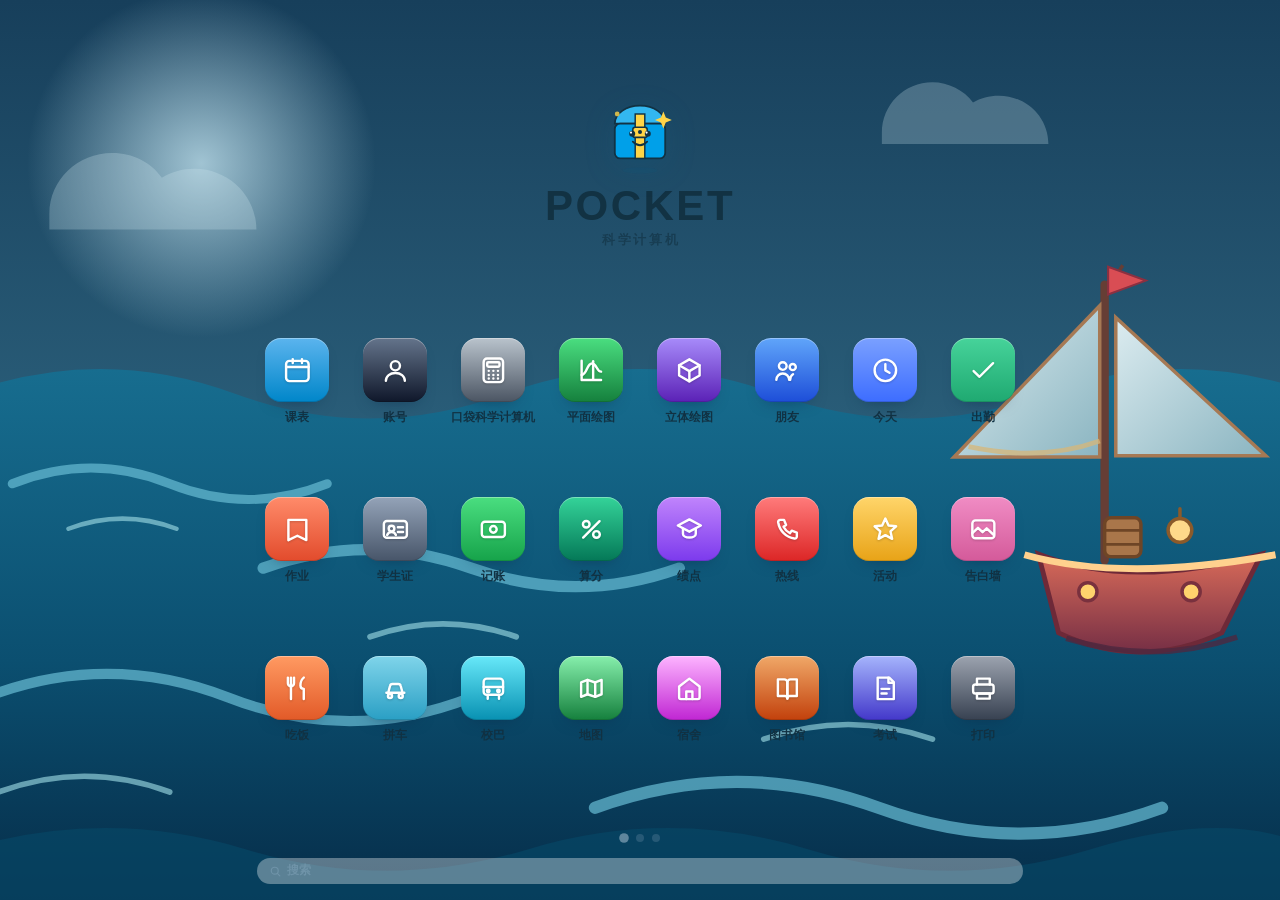
==== commit cbf12e96: "Publish site (2026-09-02 12:41)" ====
--- a/demo.html
+++ b/demo.html
@@ -1,1705 +1,24 @@
 <!DOCTYPE html>
-<html lang="zh">
+<html lang="zh" class="at-home">
 <head>
 <meta charset="utf-8">
 <!-- viewport-fit=cover first, and nothing after it that iOS does not know:
      interactive-widget is a Chrome-only key, and the keyboard is handled by
-     visualViewport now, so it bought nothing and risked a strict parser
-     throwing the whole declaration -- cover included -- away. -->
+     visualViewport, so it bought nothing and risked a strict parser throwing
+     the whole declaration -- cover included -- away. -->
 <meta name="viewport" content="width=device-width,initial-scale=1,viewport-fit=cover,user-scalable=no">
 <meta name="theme-color" content="#00a0e9">
 <meta name="apple-mobile-web-app-capable" content="yes">
 <meta name="mobile-web-app-capable" content="yes">
-<meta name="apple-mobile-web-app-title" content="Pocket · UTAR">
+<meta name="apple-mobile-web-app-title" content="Pocket SC">
 <meta name="apple-mobile-web-app-status-bar-style" content="black-translucent">
+<title>Pocket Scientific Calculator</title>
 <link rel="manifest" href="manifest.json">
 <link rel="apple-touch-icon" href="apple-touch-icon.png" id="touchIcon">
-<title>Pocket · UTAR</title>
-<style>
-:root{
-  /* Doraemon: body blue #00a0e9, white belly, nose/collar red #e60012, bell yellow #ffd93b */
-  --bg:#e8f5fd; --card:#ffffff; --card2:#eaf4fc; --line:#cfe6f5;
-  --tx:#123243; --tx2:#5d8299; --tx3:#6f93a8;
-  /* --ac is a shade darker than the official blue #00a0e9 so white text has enough contrast (4.0:1).
-     The Doraemon up top and the big clock still use the official #00a0e9 */
-  --ac:#0086c9; --ac2:#0071a8; --ok:#12a150; --warn:#b06800; --bad:#e60012;
-  --bell:#ffd93b; --bell2:#e0a000;
-  --onac:#fff;        /* text sitting on an --ac  background */
-  --onac2:#fff;       /* text sitting on an --ac2 background (dark themes flip this) */
-  --sky:#fff;         /* that wash of light at the top */
-  --grad1:#00a0e9; --grad2:#00669c;      /* big clock gradient: official blue, artwork is exempt from small-text contrast */
-  --swoff:#d5e7f2; --swknob:#a8c4d4;     /* switch in the off position */
-  --toastbg:#123243; --toasttx:#fff;
-  --ring1:#e60012; --ring2:#ff9d00;      /* ringing banner */
-  --demo1:#00a0e9; --demo2:#00669c;      /* DEMO banner */
-  --shadow:#0a5c86;
-  --r:18px;
-
-}
-/* ============================================================
-    Other themes: override only the variables above -- not one line of component CSS changes.
-    To add another, copy a block and change the colours. */
-   ============================================================ */
-
-/* Dorami -- yellow body + red bow */
-:root[data-theme="dorami"]{
-  --bg:#fff9e8; --card:#ffffff; --card2:#fff4d6; --line:#f1e0ac;
-  --tx:#3d3218; --tx2:#8a7440; --tx3:#a08b52;
-  --ac:#e8452f; --ac2:#b8341f; --ok:#12a150; --warn:#a86a00; --bad:#c9182b;
-  --bell:#ffd800; --bell2:#d9a400;
-  --onac2:#fff;                           /* ac2 is deep red, so white text */
-  --sky:#fffdf3;
-  --grad1:#f5b400; --grad2:#c07d00;
-  --swoff:#f0e3bc; --swknob:#c9b787;
-  --toastbg:#3d3218; --toasttx:#fff;
-  --ring1:#e8452f; --ring2:#ffb300;
-  --demo1:#f5b400; --demo2:#c07d00;
-  --shadow:#8a7440;
-}
-
-/* Anywhere Door -- that pink door */
-:root[data-theme="door"]{
-  --bg:#fdeef5; --card:#ffffff; --card2:#fdeff6; --line:#f6cfe0;
-  --tx:#401f30; --tx2:#8d5a75; --tx3:#a3728c;
-  --ac:#d6367f; --ac2:#a81f5f; --ok:#12a150; --warn:#b06800; --bad:#e11d48;
-  --bell:#ffd93b; --bell2:#e0a000;
-  --onac2:#fff;                           /* ac2 is deep pink, so white text */
-  --sky:#fff5fa;
-  --grad1:#f06eaa; --grad2:#a81f5f;
-  --swoff:#f6d9e6; --swknob:#cba0b6;
-  --toastbg:#401f30; --toasttx:#fff;
-  --ring1:#e11d48; --ring2:#f06eaa;
-  --demo1:#f06eaa; --demo2:#a81f5f;
-  --shadow:#8d5a75;
-}
-
-/* Sleeping Doraemon -- dark, easy on the eyes at night */
-:root[data-theme="sleepy"]{
-  --bg:#08131c; --card:#0f2231; --card2:#16303f; --line:#22455a;
-  --tx:#e6f3fb; --tx2:#93b7cc; --tx3:#6d8fa5;
-  --ac:#0086c9; --ac2:#5cc7f7; --ok:#3ddc84; --warn:#f5b942; --bad:#ff6b6b;
-  --bell:#ffd93b; --bell2:#c99400;
-  --onac2:#08131c;                        /* ac2 got lighter, so dark text on it */
-  --sky:rgba(0,160,233,.22);
-  --grad1:#7fd8ff; --grad2:#0086c9;
-  --swoff:#22455a; --swknob:#6d8fa5;
-  --toastbg:#e6f3fb; --toasttx:#08131c;
-  --ring1:#e60012; --ring2:#ff9d00;
-  --demo1:#0086c9; --demo2:#083b57;
-  --shadow:#000;
-}
-
-/* Doraemon with a dorayaki -- the warm brown of a dorayaki */
-:root[data-theme="happy"]{
-  --bg:#fdf3e3; --card:#ffffff; --card2:#fbf0dd; --line:#ecd9b6;
-  --tx:#3a2a14; --tx2:#876840; --tx3:#9c8156;
-  --ac:#b4661b; --ac2:#8d4d10; --ok:#12a150; --warn:#a86a00; --bad:#c9182b;
-  --bell:#ffd93b; --bell2:#d9a400;
-  --onac2:#fff;
-  --sky:#fffaf0;
-  --grad1:#c98a3a; --grad2:#8d4d10;
-  --swoff:#eddfc4; --swknob:#c2ab86;
-  --toastbg:#3a2a14; --toasttx:#fff;
-  --ring1:#c9182b; --ring2:#e08a00;
-  --demo1:#c98a3a; --demo2:#8d4d10;
-  --shadow:#876840;
-}
-
-/* ============================================================
-    Shared design tokens. Deliberately NOT part of the colour block
-    above and never restated by a theme: a theme changes colour, it
-    does not get its own type scale or its own idea of a corner.
-    The theme test enforces that split -- everything in the colour
-    :root must appear in every theme, and this block must not.
-   ============================================================ */
-:root{
-/* ============================================================
-    Design system. Colours stay per-theme above; everything below is
-    shared, so a theme never has to restate a size or a duration.
-
-    Numbers are the signature of this app. A campus runs on issued
-    numbers -- matric, GPA, credits, room, bus time, ringgit -- so every
-    one of them is set in --mono with tabular figures. That is why the
-    column of grades in GPA lines up and the balance in Wallet does not
-    jitter as it changes.
-   ============================================================ */
---mono:ui-monospace,SFMono-Regular,"SF Mono","Cascadia Mono","Roboto Mono",
-       "DejaVu Sans Mono",Menlo,Consolas,monospace;
-
-/* Type scale. Nothing in the app should use a size that is not here. */
---fs-2xs:10.5px; --fs-xs:11.5px; --fs-sm:13px; --fs-md:15px;
---fs-lg:17px;    --fs-xl:20px;   --fs-2xl:26px; --fs-3xl:34px;
-
-/* Spacing. A 4px grid, named so the rhythm survives editing. */
---sp-1:4px; --sp-2:8px; --sp-3:12px; --sp-4:16px;
---sp-5:20px; --sp-6:24px; --sp-8:32px; --sp-10:40px;
-
-/* Corners */
---r-xs:8px; --r-sm:12px; --r-md:16px; --r-lg:20px; --r-xl:26px; --r-full:999px;
-
-/* Elevation. A shadow alone disappears on a dark theme, so every raised
-   surface also carries a hairline. --edge is that hairline. */
---edge:color-mix(in srgb, var(--tx) 8%, transparent);
---e1:0 1px 2px color-mix(in srgb, var(--shadow) 14%, transparent);
---e2:0 6px 16px -10px color-mix(in srgb, var(--shadow) 55%, transparent);
---e3:0 18px 40px -22px color-mix(in srgb, var(--shadow) 70%, transparent);
-
-/* Motion. One duration scale, one curve -- the iOS decelerate, which is
-   what makes a tap feel answered rather than animated. */
---mo-1:120ms; --mo-2:200ms; --mo-3:320ms; --mo-4:460ms;
---ease:cubic-bezier(.32,.72,0,1);
---ease-out:cubic-bezier(.16,1,.3,1);
-}
-
-/* ---------- Cloud / account ---------- */
-.cloudbtn{position:absolute;top:16px;left:92px;padding:7px 12px;border-radius:99px;
-  border:1px solid var(--line);background:var(--card);color:var(--tx2);
-  font-size:14px;line-height:1;font-family:inherit;cursor:pointer}
-.cloudbtn:active{border-color:var(--ac)}
-.cloudbtn.on{border-color:var(--ok);color:var(--ok)}
-
-.acct{display:flex;align-items:center;gap:12px;padding:14px 15px;border-radius:13px;
-  background:var(--card2);border:1px solid var(--line);margin-bottom:16px}
-.acct .av{flex:none;width:40px;height:40px;border-radius:50%;background:var(--ac);
-  color:var(--onac);display:flex;align-items:center;justify-content:center;
-  font-size:17px;font-weight:700}
-.acct .ai{flex:1;min-width:0}
-.acct .ai b{display:block;font-size:14px;overflow:hidden;text-overflow:ellipsis;
-  white-space:nowrap}
-.acct .ai small{color:var(--tx2);font-size:12px}
-
-.tabs2{display:flex;gap:5px;background:var(--card2);padding:4px;border-radius:11px;
-  margin-bottom:16px}
-.tabs2 button{flex:1;padding:9px;border:0;border-radius:8px;background:transparent;
-  color:var(--tx2);font-size:13.5px;font-weight:700;font-family:inherit;cursor:pointer}
-.tabs2 button.on{background:var(--ac);color:var(--onac)}
-
-.idhint{margin:-9px 0 15px;padding:9px 12px;border-radius:9px;font-size:12.5px;
-  line-height:1.6;background:var(--card2);color:var(--tx2);border-left:3px solid var(--line)}
-.idhint.good{border-left-color:var(--ok)}
-.idhint.warn{border-left-color:var(--warn)}
-.idhint b{color:var(--tx)}
-
-.forgot{display:block;width:100%;margin:0 0 6px;padding:9px;border:0;
-  background:transparent;color:var(--ac2);font-size:13px;font-weight:600;
-  font-family:inherit;cursor:pointer;text-align:center;text-decoration:underline}
-
-/* Push toggle */
-.pushbox{margin:0 0 16px}
-.pushtog{display:block;width:100%;text-align:left;padding:14px 16px;border-radius:13px;
-  border:2px solid var(--line);background:var(--card2);color:var(--tx);
-  font-family:inherit;cursor:pointer;transition:.15s}
-.pushtog .pt{display:block;font-size:14.5px;font-weight:700}
-.pushtog .ps{display:block;font-size:12px;color:var(--tx2);margin-top:3px;line-height:1.55}
-.pushtog.on{border-color:var(--ok);background:var(--card)}
-.pushtog.on .pt{color:var(--ok)}
-.pushtog:disabled{opacity:.5}
-.pushmsg{margin-top:9px;padding:10px 12px;border-radius:9px;font-size:12.5px;
-  line-height:1.65;background:var(--card2);color:var(--tx2);
-  border-left:3px solid var(--line)}
-.pushmsg.ok{border-left-color:var(--ok)}
-.pushmsg.bad{border-left-color:var(--bad);color:var(--bad)}
-.pushmsg b{color:var(--tx)}
-
-.pwrow{display:flex;gap:8px;align-items:stretch}
-.pwrow input{flex:1;min-width:0}
-.pweye{flex:none;padding:0 14px;border-radius:11px;border:1px solid var(--line);
-  background:var(--card2);color:var(--tx2);font-size:12.5px;font-weight:700;
-  font-family:inherit;cursor:pointer;white-space:nowrap}
-.pweye:active{border-color:var(--ac);color:var(--ac2)}
-
-.cloudmsg{margin:0 0 14px;padding:11px 13px;border-radius:10px;font-size:13px;
-  line-height:1.65;background:var(--card2);border-left:4px solid var(--bad);color:var(--bad)}
-.cloudmsg.ok{border-left-color:var(--ok);color:var(--ok)}
-.cloudmsg.busy{border-left-color:var(--ac);color:var(--tx2)}
-
-/* ---------- Day / week / month switch ---------- */
-.vtabs{display:flex;gap:5px;background:var(--card);padding:4px;border-radius:12px;
-  margin:0 0 12px}
-.vtabs button{flex:1;padding:9px 4px;border:0;border-radius:9px;background:transparent;
-  color:var(--tx2);font-size:13.5px;font-weight:700;font-family:inherit;cursor:pointer;
-  transition:.15s}
-.vtabs button.on{background:var(--ac);color:var(--onac)}
-
-/* Previous / next + where you are now */
-.vnav{display:flex;align-items:center;gap:10px;margin:0 0 12px}
-.vnav button{flex:none;width:38px;height:38px;border-radius:11px;
-  border:1px solid var(--line);background:var(--card);color:var(--tx2);
-  font-size:16px;line-height:1;font-family:inherit;cursor:pointer}
-.vnav button:active{border-color:var(--ac);color:var(--ac2)}
-.vnav .vt{flex:1;text-align:center;font-size:15px;font-weight:700;
-  font-variant-numeric:tabular-nums}
-.vnav .vt small{display:block;font-size:11.5px;font-weight:600;color:var(--tx3);
-  margin-top:2px}
-.vnav .today{flex:none;width:auto;padding:0 13px;font-size:12.5px;font-weight:700}
-
-/* ---------- Month view ---------- */
-.mgrid{display:grid;grid-template-columns:30px repeat(7,1fr);gap:4px;align-items:stretch}
-/* The week number down the left of each row */
-.mwk{display:flex;align-items:center;justify-content:center;border-radius:8px;
-  background:var(--card2);color:var(--ac2);font-size:10.5px;font-weight:700;
-  font-variant-numeric:tabular-nums;line-height:1}
-.mwk.out{background:transparent;color:var(--tx3);opacity:.5}
-.mwk.now{background:var(--ac);color:var(--onac)}
-.mgrid .wh{text-align:center;font-size:11px;font-weight:700;color:var(--tx3);
-  padding:2px 0 5px;letter-spacing:.04em}
-.mcell{
-  position:relative;aspect-ratio:1;border-radius:10px;border:1px solid transparent;
-  background:var(--card);color:var(--tx);font-family:inherit;cursor:pointer;
-  display:flex;flex-direction:column;align-items:center;justify-content:flex-start;
-  padding:5px 2px 0;gap:3px;overflow:hidden;
-}
-.mcell .dn{font-size:13px;font-weight:600;font-variant-numeric:tabular-nums;line-height:1}
-.mcell .dots{display:flex;gap:2.5px;flex-wrap:wrap;justify-content:center;padding:0 2px}
-.mcell .dots i{width:5px;height:5px;border-radius:50%;background:var(--ac);display:block}
-.mcell .dots i.off{background:var(--tx3);opacity:.5}
-.mcell .more{font-size:9.5px;color:var(--tx3);font-variant-numeric:tabular-nums}
-.mcell.dim{opacity:.32}
-.mcell.today{border-color:var(--ac);background:var(--card2)}
-.mcell.today .dn{color:var(--ac2)}
-.mcell.sel{background:var(--ac)}
-.mcell.sel .dn{color:var(--onac)}
-.mcell.sel .dots i{background:var(--onac)}
-.mcell.wknd .dn{color:var(--tx3)}
-.mcell.sel.wknd .dn{color:var(--onac)}
-
-/* The list of that day under the month grid */
-.mday{margin-top:16px}
-.mday h4{margin:0 0 8px 4px;font-size:12.5px;font-weight:700;color:var(--tx2)}
-
-/* ---------- Single day ---------- */
-.dayhead{display:flex;align-items:baseline;gap:10px;margin:0 0 12px 4px}
-.dayhead .big{font-size:30px;font-weight:300;font-variant-numeric:tabular-nums;
-  letter-spacing:-.02em;line-height:1}
-.dayhead .wd{font-size:14px;font-weight:700}
-.dayhead .wk{margin-left:auto;font-size:12px;color:var(--tx3);font-weight:600}
-
-/* ---------- "No class this week" ---------- */
-.offbtn{
-  display:flex;align-items:center;justify-content:center;gap:8px;
-  width:100%;margin:0 0 12px;padding:13px 14px;border-radius:13px;
-  border:1px solid var(--line);background:var(--card);color:var(--tx);
-  font-size:14px;font-weight:700;font-family:inherit;cursor:pointer;
-}
-.offbtn:active{border-color:var(--ac);color:var(--ac2)}
-.offbtn .cnt{
-  margin-left:auto;padding:2px 9px;border-radius:99px;background:var(--warn);
-  color:#fff;font-size:12px;font-variant-numeric:tabular-nums;
-}
-
-.kinds{border:1px solid var(--line);border-radius:12px;margin:0 0 16px;
-  background:var(--card2);overflow:hidden}
-.kinds summary{padding:12px 15px;cursor:pointer;font-size:13.5px;font-weight:700;
-  list-style:none;display:flex;align-items:center;gap:9px;color:var(--tx)}
-.kinds summary::-webkit-details-marker{display:none}
-.kinds summary::after{content:"+";margin-left:auto;color:var(--tx3);font-size:18px;font-weight:400}
-.kinds[open] summary::after{content:"\2212"}
-.kinds[open] summary{border-bottom:1px solid var(--line)}
-.kinds .hint{margin:12px 12px 10px}
-.kindrow{display:flex;align-items:center;gap:11px;width:100%;text-align:left;
-  padding:11px 15px;border:0;border-top:1px solid var(--line);background:transparent;
-  color:var(--tx);font-size:14px;font-family:inherit;cursor:pointer}
-.kindrow.subj{border-top-width:2px}
-.kindrow.subj .knm{font-weight:800;font-size:14.5px}
-.kindrow.kid{padding-left:30px;background:var(--card2)}
-.kindrow.kid .knm{font-weight:600;font-size:13px;color:var(--tx2)}
-.kindrow .knm{font-weight:700}
-.kindrow .kct{color:var(--tx3);font-size:12px;font-variant-numeric:tabular-nums}
-.kindrow .kst{margin-left:auto;font-size:12px;font-weight:700;color:var(--warn)}
-.kindrow.on .kst{color:var(--ok)}
-
-.rm.moved{color:var(--ac2);font-weight:700}
-
-/* The bar at the top in timetable-only mode. Deliberately not a warning colour -- this is not an error, the user chose it */
-.qbar{display:flex;align-items:center;gap:8px;margin-bottom:13px;
-  padding:10px 14px;border-radius:12px;font-size:12.5px;font-weight:600;
-  color:var(--tx2);background:var(--card);border:1px dashed var(--line)}
-/* Timetable-only list: no switch, so reclaim the padding on the right */
-.item.flat{padding-right:15px}
-.item.flat .info{padding-right:0}
-
-/* ---------- Timetable view ---------- */
-.tt{display:flex;flex-direction:column;gap:13px}
-.ttday{background:var(--card);border-radius:var(--r);overflow:hidden}
-.ttday.today{box-shadow:0 0 0 2px var(--ac)}
-.ttdh{display:flex;align-items:baseline;gap:9px;padding:11px 15px 10px;
-  font-size:14.5px;font-weight:800;border-bottom:1px solid var(--line)}
-.ttdh .dd{color:var(--tx3);font-size:12px;font-weight:600;
-  font-variant-numeric:tabular-nums}
-.ttdh .tag{margin-left:auto;font-size:10.5px;font-weight:800;letter-spacing:.06em;
-  background:var(--ac);color:var(--onac);border-radius:99px;padding:2px 9px}
-.ttrow{display:flex;align-items:stretch;gap:11px;padding:11px 15px;
-  border-top:1px solid var(--line);cursor:pointer}
-.ttrow:first-of-type{border-top:0}
-.ttt{flex:none;width:52px;text-align:right;font-variant-numeric:tabular-nums;
-  padding-top:1px}
-.ttt b{display:block;font-size:18px;font-weight:700;letter-spacing:-.02em;
-  line-height:1.15}
-.ttt i{display:block;font-style:normal;font-size:11.5px;color:var(--tx3);
-  margin-top:2px}
-.ttbar{flex:none;width:3px;border-radius:3px;background:var(--ac);opacity:.55}
-.ttinfo{flex:1;min-width:0;padding-top:1px}
-.ttinfo>b{display:block;font-size:15px;font-weight:700;line-height:1.3;
-  overflow:hidden;text-overflow:ellipsis;white-space:nowrap}
-.ttinfo>small{display:block;margin-top:3px;font-size:12px;color:var(--tx2);
-  overflow:hidden;text-overflow:ellipsis;white-space:nowrap}
-.ttk{flex:none;align-self:center;width:23px;height:23px;border-radius:8px;
-  display:grid;place-items:center;font-size:11px;font-weight:800;
-  color:var(--onac)}
-.ttk.lecture{background:var(--ac)}
-.ttk.tutorial{background:var(--ok)}
-.ttk.practical{background:var(--warn)}
-/* The switch on a timetable row: the same one the alarm list uses, a size down so it fits */
-.ttsw{align-self:center;width:40px;height:24px;margin-left:2px}
-.ttsw::after{width:18px;height:18px}
-.ttsw.on::after{left:19px}
-/* A cancelled row fades, but its switch must not -- that is the thing you are about to press */
-.ttrow.off>*:not(.ttsw){opacity:.5}
-.ttrow.off .ttt b,.ttrow.off .ttinfo>b{text-decoration:line-through}
-.ttrow.off .ttbar{background:var(--tx3)}
-.offrow .opt{font-size:11px;font-weight:700;color:var(--warn);
-  border:1px solid var(--warn);border-radius:5px;padding:0 4px;margin-left:5px}
-
-.offday{margin-bottom:14px}
-.offday h4{margin:0 0 7px 3px;font-size:12px;font-weight:700;color:var(--tx2);
-  letter-spacing:.05em}
-.offrow{
-  display:flex;align-items:center;gap:12px;width:100%;text-align:left;
-  padding:12px 14px;margin-bottom:6px;border-radius:12px;
-  border:1px solid var(--line);background:var(--card2);color:var(--tx);
-  font-size:14px;font-family:inherit;cursor:pointer;
-}
-.offrow .ot{flex:none;font-variant-numeric:tabular-nums;font-weight:600;
-  min-width:46px;color:var(--tx2)}
-.offrow .onm{flex:1;min-width:0;font-weight:600;overflow:hidden;
-  text-overflow:ellipsis;white-space:nowrap}
-.offrow .ost{flex:none;font-size:12px;font-weight:700;color:var(--ok)}
-.offrow.off{background:transparent;border-style:dashed}
-.offrow.off .onm,.offrow.off .ot{text-decoration:line-through;opacity:.55}
-.offrow.off .ost{color:var(--warn)}
-
-/* ---------- Help ---------- */
-.helpbtn{position:absolute;top:16px;left:46px;padding:7px 12px;border-radius:99px;
-  border:1px solid var(--line);background:var(--card);color:var(--tx2);
-  font-size:14px;font-weight:700;line-height:1;font-family:inherit;cursor:pointer}
-.helpbtn:active{border-color:var(--ac)}
-
-.help details{border:1px solid var(--line);border-radius:12px;margin-bottom:9px;
-  background:var(--card2);overflow:hidden}
-.help summary{padding:13px 15px;cursor:pointer;font-size:14.5px;font-weight:700;
-  list-style:none;display:flex;align-items:center;gap:10px}
-.help summary::-webkit-details-marker{display:none}
-.help summary::after{content:"+";margin-left:auto;color:var(--tx3);font-size:19px;
-  line-height:1;font-weight:400}
-.help details[open] summary::after{content:"\2212"}
-.help details[open] summary{border-bottom:1px solid var(--line)}
-.help .hb{padding:13px 15px;font-size:13.5px;line-height:1.8;color:var(--tx2)}
-.help .hb b{color:var(--tx)}
-.help .hb code{color:var(--ac2);font-family:ui-monospace,Menlo,Consolas,monospace;
-  font-size:.92em;overflow-wrap:break-word}
-.help .hb p{margin:0 0 9px}
-.help .hb p:last-child{margin-bottom:0}
-.help .hb ul{margin:0 0 9px;padding-left:19px}
-.help .hb li{margin-bottom:4px}
-.help .n{flex:none;width:24px;height:24px;border-radius:50%;background:var(--bell);
-  color:#4a3200;display:flex;align-items:center;justify-content:center;
-  font-size:12.5px;font-weight:700;font-variant-numeric:tabular-nums}
-
-/* ---------- Theme picker ---------- */
-.themebtn{position:absolute;top:16px;left:0;padding:7px 12px;border-radius:99px;
-  border:1px solid var(--line);background:var(--card);color:var(--tx2);
-  font-size:14px;line-height:1;font-family:inherit;cursor:pointer}
-.themebtn:active{border-color:var(--ac)}
-
-.themeopts{display:grid;grid-template-columns:repeat(2,1fr);gap:11px}
-.themeopt{display:flex;flex-direction:column;align-items:center;gap:7px;
-  padding:13px 8px 12px;border:2px solid var(--line);border-radius:15px;
-  background:var(--card2);color:var(--tx);font-size:13.5px;font-weight:700;
-  font-family:inherit;cursor:pointer;transition:.15s}
-.themeopt .face{line-height:0}
-.themeopt .face svg{display:block}
-.themeopt .sw3{display:flex;gap:4px}
-.themeopt .sw3 i{width:13px;height:13px;border-radius:50%;display:block;
-  border:1px solid rgba(0,0,0,.14)}
-.themeopt.on{border-color:var(--ac);background:var(--card)}
-.themeopt:active{transform:scale(.98)}
-
-*{box-sizing:border-box;-webkit-tap-highlight-color:transparent}
-html,body{
-  margin:0;padding:0;width:100%;
-  overflow:hidden;overscroll-behavior:none;
-}
-/* The root is deliberately NOT --app-h. It has one job -- paint the whole
-   web view -- and 100% of the initial containing block is the only thing
-   that reliably means "as tall as the thing I am inside". Constraining it
-   to the visible height instead left a white strip under the app on an
-   installed iOS app: WebKit painted the root's background over the root's
-   box rather than the whole canvas, and the rest fell back to the web
-   view's own white. Layout is body's problem, and body is --app-h. */
-html{height:100%;min-height:100%}
-/* No `height` here on purpose. When a fixed element has top, bottom AND
-   height, the spec says bottom loses -- so `height:100%` was quietly
-   sizing the whole app to 100% of <html> instead of to the viewport, and
-   any browser whose dvh does not match its layout viewport (iOS
-   standalone with a translucent status bar is one) left the app short by
-   exactly that difference. That was the pale band across the bottom of
-   the home screen on a real iPhone. inset:0 alone is the viewport, in
-   every browser, installed or not. */
-body{
-  /* Pinned to the top-left and given a measured height, rather than
-     inset:0. Every viewport unit and every inset lies somewhere: iOS
-     standalone reports a dvh that is not the layout viewport (a strip of
-     the launcher's background_color shows under the app), and Chrome's
-     collapsing toolbar means the layout viewport is the LARGE one, so an
-     app sized to it runs underneath the toolbar and its bottom row is
-     unreachable. Same defect, opposite symptom. fitViewport() writes the
-     one number both cases need -- visualViewport.height -- into --app-h
-     and keeps it there; 100dvh is only the value before the first frame
-     of JavaScript. */
-  position:fixed;top:0;left:0;width:100%;
-  height:100dvh;height:var(--app-h,100dvh);
-  /* If --app-h is ever short of the web view, the root behind it is still
-     painted, so the gap shows the wallpaper rather than white. */
-  background:var(--bg); color:var(--tx);
-  background-image:radial-gradient(125% 62% at 50% -4%,var(--sky) 0%,transparent 64%);
-  font:var(--fs-md)/1.55 -apple-system,BlinkMacSystemFont,"Segoe UI Variable Text",
-       "Segoe UI","PingFang SC","Hiragino Sans GB","Microsoft YaHei",sans-serif;
-  -webkit-font-smoothing:antialiased; -moz-osx-font-smoothing:grayscale;
-  text-rendering:optimizeLegibility;
-  font-variant-numeric:tabular-nums; font-feature-settings:"tnum" 1,"cv01" 1;
-  touch-action:manipulation;
-  -webkit-user-select:none;user-select:none;-webkit-touch-callout:none;
-}
-/* Long-pressing a label in a native app does not raise a selection handle.
-   Fields you type into still behave like fields; anything a student may
-   genuinely need to copy opts back in with .selectable. */
-input,textarea,select,[contenteditable],.selectable{
-  -webkit-user-select:text;user-select:text;-webkit-touch-callout:default}
-img,svg{-webkit-user-drag:none;user-drag:none}
-.wrap{
-  position:absolute;inset:0;max-width:640px;margin:0 auto;
-  padding:env(safe-area-inset-top) 16px calc(104px + env(safe-area-inset-bottom));
-  overflow-x:hidden;overflow-y:auto;overscroll-behavior:none;
-  -webkit-overflow-scrolling:touch;touch-action:pan-y;
-}
-
-/* ---------- Doraemon up top ---------- */
-.dora{line-height:0;margin-bottom:2px}
-.dora svg{filter:drop-shadow(0 7px 14px rgba(10,92,134,.24));
-  animation:dorafloat 3.6s ease-in-out infinite}
-@keyframes dorafloat{50%{transform:translateY(-5px)}}
-@media (prefers-reduced-motion:reduce){.dora svg{animation:none}}
-
-/* ---------- Clock up top ---------- */
-.clock{text-align:center;padding:14px 0 18px;position:relative}
-.langbtn{position:absolute;top:16px;right:0;padding:7px 13px;border-radius:99px;
-  border:1px solid var(--line);background:var(--card);color:var(--tx2);
-  font-size:12px;font-weight:700;font-family:inherit;cursor:pointer;letter-spacing:.05em}
-.langbtn:active{border-color:var(--ac);color:var(--ac2)}
-.clock .t{
-  font-size:clamp(56px,19vw,86px); font-weight:200; letter-spacing:-.03em;
-  font-variant-numeric:tabular-nums; line-height:1;
-  background:linear-gradient(180deg,var(--grad1),var(--grad2));
-  -webkit-background-clip:text; background-clip:text; color:transparent;
-}
-.clock .t .sec{font-size:.34em;font-weight:400;color:var(--tx3);
-  -webkit-text-fill-color:var(--tx3);margin-left:8px;letter-spacing:0}
-.clock .wd{
-  display:inline-block;margin:14px 0 6px;padding:7px 20px;border-radius:999px;
-  background:linear-gradient(135deg,var(--grad1),var(--grad2));
-  font-size:17px;font-weight:600;letter-spacing:.06em;
-  box-shadow:0 6px 20px -6px var(--ac);
-}
-.clock .d{color:var(--tx2);font-size:14px;font-variant-numeric:tabular-nums}
-.dot{display:inline-block;width:6px;height:6px;border-radius:50%;
-  background:var(--tx3);margin-right:6px;vertical-align:1px}
-.dot.on{background:var(--ok);box-shadow:0 0 8px var(--ok)}
-.dot.off{background:var(--bad)}
-
-/* Which network the device is on */
-.netinfo{display:block;margin:9px auto 0;padding:4px 12px;border-radius:99px;
-  border:1px solid transparent;background:transparent;color:var(--tx3);
-  font-size:11.5px;font-weight:600;font-family:inherit;cursor:pointer}
-.netinfo.warn2{color:var(--warn);border-color:rgba(245,158,11,.32)}
-
-/* ---------- Semester / week number ---------- */
-.wkbadge{
-  display:inline-block;margin-top:11px;padding:6px 15px;border-radius:99px;
-  border:1px solid var(--line);background:var(--card);color:var(--tx2);
-  font-size:12.5px;font-weight:700;font-family:inherit;cursor:pointer;
-}
-.wkbadge b{color:var(--ac2)}
-.wkbadge.out{border-color:rgba(245,158,11,.4)}
-.wkbadge.out b{color:var(--warn)}
-
-/* Week strip */
-.wkstrip{display:flex;gap:7px;overflow-x:auto;padding:2px 4px 10px;
-  scrollbar-width:none;-webkit-overflow-scrolling:touch;overscroll-behavior:none;
-  touch-action:pan-x}
-.wkstrip::-webkit-scrollbar{display:none}
-.wkstrip button{
-  flex:none;min-width:56px;padding:9px 6px;border-radius:12px;
-  border:1px solid var(--line);background:var(--card);color:var(--tx2);
-  font-size:12px;font-weight:700;font-family:inherit;cursor:pointer;line-height:1.35
-}
-.wkstrip button .n{display:block;font-size:15px;color:var(--tx)}
-.wkstrip button .r{display:block;font-size:10px;color:var(--tx3);font-weight:600}
-.wkstrip button.now{border-color:var(--ac2)}
-.wkstrip button.now .n{color:var(--ac2)}
-.wkstrip button.sel{background:var(--ac);border-color:var(--ac)}
-.wkstrip button.sel .n,.wkstrip button.sel .r{color:var(--onac)}
-
-/* One card per day (gives it a calendar feel) */
-.daycard{background:var(--card);border-radius:var(--r);margin-bottom:10px;
-  overflow:hidden;border:1px solid transparent}
-.daycard.today{border-color:var(--ac)}
-.daycard>.dh{display:flex;align-items:baseline;gap:9px;padding:11px 15px 9px}
-.daycard>.dh .dw{font-size:13px;font-weight:700}
-.daycard>.dh .dd{font-size:12px;color:var(--tx3);font-variant-numeric:tabular-nums}
-.daycard>.dh .tag{margin-left:auto;font-size:10.5px;font-weight:700;
-  color:var(--ac2);letter-spacing:.05em}
-.daycard.today>.dh .dw{color:var(--ac2)}
-.daycard>.dh.nil{opacity:.42}
-.daycard .item{padding-left:15px}
-
-/* ---------- Roles (intro screen / changed later) ---------- */
-.rolebtn{display:inline-block;margin:11px 0 0 7px;padding:6px 15px;border-radius:99px;
-  border:1px solid var(--line);background:var(--card);color:var(--tx2);
-  font-size:12.5px;font-weight:700;font-family:inherit;cursor:pointer}
-.rolebtn:active{border-color:var(--ac);color:var(--ac2)}
-/* Timetable only: lit up, so it is obvious at a glance that nothing will ring */
-.rolebtn.quiet{background:var(--ac);color:var(--onac);border-color:var(--ac)}
-
-.roleopts{display:flex;flex-direction:column;gap:10px}
-.roleopt{display:flex;align-items:center;gap:14px;width:100%;text-align:left;
-  padding:15px 16px;border:2px solid var(--line);border-radius:15px;
-  background:var(--card2);color:var(--tx);font-size:15px;font-weight:700;
-  font-family:inherit;cursor:pointer;transition:.15s}
-.roleopt .em{flex:none;font-size:26px;line-height:1}
-.roleopt .rt{flex:1;min-width:0}
-.roleopt .rn{display:block}
-.roleopt .rd{display:block;font-size:12px;font-weight:600;color:var(--tx2);margin-top:3px}
-.roleopt .tick{flex:none;width:26px;height:26px;border-radius:50%;
-  border:2px solid var(--line);color:transparent;font-size:14px;font-weight:700;
-  display:flex;align-items:center;justify-content:center}
-.roleopt.on{border-color:var(--ac);background:var(--card)}
-.roleopt.on .tick{background:var(--ac);border-color:var(--ac);color:var(--onac)}
-.roleopt:active{transform:scale(.99)}
-.rolehint{margin:14px 0 0;padding:11px 13px;border-radius:10px;
-  background:var(--card2);border-left:4px solid var(--bell);
-  font-size:12.5px;color:var(--tx2);line-height:1.7}
-.rolehint b{color:var(--tx)}
-.act button:disabled{opacity:.4}
-
-/* ---------- Mode switch ---------- */
-.modes{display:flex;gap:6px;background:var(--card);padding:5px;
-  border-radius:14px;margin:4px 0 20px}
-/* Hide the whole row when there is only one role (has to beat the display:flex above) */
-.modes[hidden]{display:none}
-.modes button{
-  flex:1;padding:11px 4px;border:0;border-radius:10px;background:transparent;
-  color:var(--tx2);font-size:14px;font-weight:600;font-family:inherit;cursor:pointer;
-  transition:.18s
-}
-.modes button .em{display:block;font-size:17px;margin-bottom:2px}
-.modes button.on{background:var(--ac);color:var(--onac);box-shadow:0 4px 14px -4px var(--ac)}
-
-/* DEMO mode banner */
-#demoBar{background:linear-gradient(135deg,var(--demo1),var(--demo2));border-radius:var(--r);
-  padding:15px 16px;margin-bottom:16px;font-size:12.5px;line-height:1.65}
-#demoBar.lost{background:linear-gradient(135deg,var(--warn),var(--bad))}
-#demoBar b{display:block;font-size:15px;margin-bottom:4px}
-#demoBar .dbtns{display:flex;gap:9px;margin-top:12px}
-#demoBar button{flex:1;padding:10px;border:0;border-radius:10px;font-size:13px;
-  font-weight:700;font-family:inherit;cursor:pointer;
-  background:rgba(255,255,255,.22);color:#fff}
-
-/* ---------- Ringing banner ---------- */
-.ring{
-  background:linear-gradient(135deg,var(--ring1),var(--ring2)); border-radius:var(--r);
-  padding:18px; margin-bottom:16px; animation:pulse 1s infinite
-}
-@keyframes pulse{50%{filter:brightness(1.22)}}
-.ring h3{margin:0 0 3px;font-size:19px}
-.ring p{margin:0 0 14px;opacity:.9;font-size:13px}
-.ring .btns{display:flex;gap:10px}
-.ring button{
-  flex:1;padding:13px;border:0;border-radius:11px;font-size:15px;font-weight:700;
-  font-family:inherit;cursor:pointer;background:rgba(255,255,255,.2);color:#fff
-}
-.ring button.main{background:#fff;color:#e60012}
-
-/* ---------- Sections ---------- */
-.sec-h{display:flex;align-items:center;justify-content:space-between;
-  margin:22px 4px 10px}
-.sec-h h2{margin:0;font-size:13px;font-weight:700;color:var(--tx2);
-  letter-spacing:.09em;text-transform:uppercase}
-.sec-h .lnk{color:var(--ac2);font-size:13px;font-weight:600;cursor:pointer}
-
-/* ---------- Alarm card ---------- */
-.card{background:var(--card);border-radius:var(--r);overflow:hidden}
-.item{display:flex;align-items:center;gap:13px;padding:14px 15px;
-  border-bottom:1px solid var(--line);cursor:pointer}
-.item:last-child{border-bottom:0}
-.item.off{opacity:.42}
-.item.next{background:linear-gradient(90deg,rgba(0,160,233,.14),transparent)}
-.item .time{font-size:26px;font-weight:300;font-variant-numeric:tabular-nums;
-  min-width:82px;letter-spacing:-.02em}
-.item .info{flex:1;min-width:0}
-.item .info b{display:block;font-size:15px;font-weight:600;
-  white-space:nowrap;overflow:hidden;text-overflow:ellipsis}
-.item .info small{color:var(--tx2);font-size:12px;display:block;margin-top:2px}
-.item .info .lead{color:var(--warn);font-weight:600}
-.item .info .rm{color:var(--tx3)}
-
-/* Switch */
-.sw{width:46px;height:28px;border-radius:99px;background:var(--swoff);
-  position:relative;flex:none;transition:.2s}
-.sw::after{content:"";position:absolute;top:3px;left:3px;width:22px;height:22px;
-  border-radius:50%;background:var(--swknob);transition:.2s}
-.sw.on{background:var(--ac)}
-.sw.on::after{left:21px;background:#fff}
-
-.empty{text-align:center;padding:44px 20px;color:var(--tx3)}
-.empty .em{font-size:42px;margin-bottom:10px}
-.empty p{margin:0 0 4px;font-size:14px}
-
-/* Week grouping */
-.daygrp{margin-bottom:14px}
-.daygrp>h4{margin:0 0 7px 4px;font-size:12px;color:var(--tx2);font-weight:700;
-  letter-spacing:.06em}
-.daygrp>h4 .today{color:var(--ac2)}
-
-/* ---------- The two main buttons at the bottom ---------- */
-.actionbar{
-  position:fixed;left:0;right:0;bottom:0;z-index:40;
-  display:flex;gap:10px;max-width:640px;margin:0 auto;
-  padding:12px 16px calc(14px + env(safe-area-inset-bottom));
-  background:linear-gradient(180deg,transparent,var(--bg) 26%);
-}
-.ab{
-  flex:1;display:flex;align-items:center;justify-content:center;gap:8px;
-  padding:16px 10px;border:0;border-radius:15px;
-  font-size:15px;font-weight:700;font-family:inherit;cursor:pointer;
-  background:var(--card2);color:var(--tx);border:1px solid var(--line);
-  box-shadow:0 10px 26px -14px var(--shadow);
-}
-.ab .ic{font-size:18px;line-height:1}
-.ab.main{background:var(--ac);color:var(--onac);border-color:var(--ac);
-  box-shadow:0 8px 26px -10px rgba(0,160,233,.85)}
-.ab:active{transform:scale(.975)}
-
-/* Single-session action sheet */
-.occhead{display:flex;gap:14px;align-items:center;margin-bottom:14px}
-.occhead .occt{font-size:32px;font-weight:200;font-variant-numeric:tabular-nums;
-  letter-spacing:-.02em}
-.occhead b{display:block;font-size:17px;font-weight:600}
-.occhead small{color:var(--tx2);font-size:12.5px}
-.occbadge{background:var(--card2);border-radius:11px;padding:11px 13px;
-  font-size:12.5px;color:var(--tx2);line-height:1.6;margin-bottom:16px}
-.occbadge.off{background:rgba(245,158,11,.13);color:var(--warn)}
-.occacts{display:flex;gap:11px}
-.occacts button{flex:1;padding:15px 10px;border:0;border-radius:13px;
-  font-size:14px;font-weight:700;font-family:inherit;cursor:pointer}
-
-/* Move just this one session (teacher pushes it later / earlier / a make-up class) */
-.occmove{display:block;width:100%;margin-top:11px;padding:13px;border-radius:12px;
-  border:1px dashed var(--line);background:transparent;color:var(--tx2);
-  font-size:13.5px;font-weight:700;font-family:inherit;cursor:pointer}
-.occmove:active{border-color:var(--ac);color:var(--ac2)}
-
-/* A cancelled session */
-.item.skip .time,.item.skip .info b{text-decoration:line-through}
-.item.skip{opacity:.45}
-.item .info .cx{color:var(--warn);font-weight:700}
-
-/* ---------- Bottom sheet ---------- */
-.mask{position:fixed;inset:0;background:rgba(8,60,88,.44);backdrop-filter:blur(3px);
-  z-index:50;display:none}
-.mask.on{display:block}
-.sheet{position:fixed;left:0;right:0;bottom:0;z-index:51;background:var(--card);
-  border-radius:22px 22px 0 0;max-height:92dvh;overflow-y:auto;overscroll-behavior:none;
-  -webkit-overflow-scrolling:touch;
-  padding:8px 18px calc(26px + env(safe-area-inset-bottom));
-  transform:translateY(100%);transition:transform .26s cubic-bezier(.32,.72,0,1)}
-.sheet.on{transform:translateY(0)}
-.grip{width:38px;height:4px;background:var(--line);border-radius:9px;margin:8px auto 14px}
-.sheet h3{margin:0 0 18px;font-size:19px;text-align:center}
-
-label.f{display:block;margin-bottom:15px}
-label.f>span{display:block;font-size:12px;color:var(--tx2);margin-bottom:7px;
-  font-weight:600;letter-spacing:.04em}
-input,select,textarea{
-  width:100%;padding:13px;border:1px solid var(--line);border-radius:11px;
-  background:var(--card2);color:var(--tx);font-size:16px;font-family:inherit
-}
-textarea{min-height:150px;resize:vertical;font-size:14px;line-height:1.7;
-  font-family:ui-monospace,SFMono-Regular,Menlo,Consolas,monospace}
-input[type=time]{font-size:24px;text-align:center;font-weight:300;
-  font-variant-numeric:tabular-nums}
-/* Start - end. The end time is optional; with it the timetable view can draw the span */
-.trange{display:flex;align-items:center;gap:8px}
-.trange input{flex:1;min-width:0;font-size:20px;padding:11px 4px}
-.trange .dash{flex:none;color:var(--tx3);font-size:17px}
-input:focus,select:focus,textarea:focus{outline:0;border-color:var(--ac)}
-
-/* Weekday chips */
-.days{display:flex;gap:6px}
-.days button{
-  flex:1;aspect-ratio:1;border:1px solid var(--line);border-radius:11px;
-  background:var(--card2);color:var(--tx2);font-size:15px;font-weight:600;
-  font-family:inherit;cursor:pointer;transition:.15s
-}
-.days button.on{background:var(--ac);border-color:var(--ac);color:var(--onac)}
-.wkpick{display:flex;align-items:center;gap:8px;margin-top:9px}
-.wkpick>span{flex:none;font-size:12px;color:var(--tx3)}
-.wkpick select{flex:1;min-width:0;padding:9px;font-size:14px}
-.chips{display:flex;gap:7px;flex-wrap:wrap;margin-top:9px}
-.chips button{
-  padding:7px 14px;border:1px solid var(--line);border-radius:99px;
-  background:transparent;color:var(--tx2);font-size:12.5px;font-weight:600;
-  font-family:inherit;cursor:pointer
-}
-.chips button.on{background:var(--ac2);border-color:var(--ac2);color:var(--onac2)}
-
-.row{display:flex;gap:11px}
-.row>*{flex:1}
-
-/* Where the reminder goes */
-/* Preview: doubles as the browser audio-permission unlock */
-.testring{display:block;width:100%;margin:0 0 15px;padding:11px;border-radius:11px;
-  border:1px dashed var(--line);background:transparent;color:var(--tx2);
-  font-size:13px;font-weight:700;font-family:inherit;cursor:pointer}
-.testring:active{border-color:var(--ac);color:var(--ac2)}
-
-.chrow{display:flex;gap:10px}
-.chbtn{flex:1;display:flex;flex-direction:column;align-items:center;gap:5px;
-  padding:15px 8px;border:1px solid var(--line);border-radius:13px;
-  background:var(--card2);color:var(--tx2);font-family:inherit;cursor:pointer;
-  font-size:13px;font-weight:700;transition:.15s}
-.chbtn .ic{font-size:21px;line-height:1;filter:grayscale(1) opacity(.55)}
-.chbtn.on{background:var(--ac);border-color:var(--ac);color:var(--onac)}
-.chbtn.on .ic{filter:none}
-
-/* Minutes early: type a number, or pick a common one */
-.numrow{display:flex;align-items:center;gap:11px}
-.numrow input{flex:1;text-align:center;font-size:22px;font-weight:300;
-  font-variant-numeric:tabular-nums}
-.numrow .unit{flex:none;color:var(--tx2);font-size:14px;font-weight:600}
-.addlead{flex:none;width:46px;height:46px;border-radius:12px;border:1px solid var(--line);
-  background:var(--card2);color:var(--ac2);font-size:22px;line-height:1;
-  font-family:inherit;cursor:pointer}
-.addlead:active{background:var(--ac);border-color:var(--ac);color:var(--onac)}
-/* The "one / several" toggle. Defaults to one -- tapping a chip selects only that chip. */
-.multitog{
-  display:block;width:100%;margin:0 0 9px;padding:9px 13px;border-radius:10px;
-  border:1px dashed var(--line);background:transparent;color:var(--tx2);
-  font-size:12.5px;font-weight:700;font-family:inherit;cursor:pointer;text-align:left;
-}
-.multitog.on{border-style:solid;border-color:var(--ac);background:var(--card2);color:var(--ac2)}
-
-/* Multi-select chips laid out in a grid, all visible at once */
-.chips.multi{display:grid;grid-template-columns:repeat(4,1fr);gap:7px;margin:0 0 11px}
-.chips.multi button{padding:10px 4px}
-.leadhint{margin-top:10px;font-size:12.5px;color:var(--tx2);background:var(--card2);
-  padding:10px 13px;border-radius:10px;line-height:1.6;border-left:4px solid var(--bell)}
-.leadhint b{color:var(--ac2);font-variant-numeric:tabular-nums;font-weight:700}
-.leadhint .warn{color:var(--warn)}
-
-.act{display:flex;gap:11px;margin-top:22px}
-.act button{
-  flex:1;padding:15px;border:0;border-radius:13px;font-size:15px;font-weight:700;
-  font-family:inherit;cursor:pointer
-}
-.btn-p{background:var(--ac);color:var(--onac)}
-.btn-s{background:var(--card2);color:var(--tx)}
-.btn-d{background:rgba(230,0,18,.10);color:var(--bad);flex:0 0 56px !important}
-
-/* Upload row */
-.uprow{display:flex;gap:11px;margin-bottom:11px}
-.upbtn{flex:1;padding:15px;border:1px dashed var(--line);border-radius:13px;
-  font-size:14px;font-weight:700;font-family:inherit;cursor:pointer;
-  background:var(--card2);color:var(--tx)}
-.upbtn:active{border-color:var(--ac);color:var(--ac2)}
-.uphint{font-size:12px;color:var(--tx3);line-height:1.7;margin-bottom:16px;
-  padding:0 3px}
-.uphint b{color:var(--tx2)}
-
-.dedupe{width:100%;padding:13px;border:1px dashed var(--line);border-radius:12px;
-  background:transparent;color:var(--tx2);font-size:13px;font-weight:600;
-  font-family:inherit;cursor:pointer;margin-bottom:15px}
-.dedupe:active{border-color:var(--warn);color:var(--warn)}
-
-/* The + on each day in the calendar */
-.dayadd{margin-left:auto;width:26px;height:26px;border-radius:8px;flex:none;
-  border:1px solid var(--line);background:transparent;color:var(--tx2);
-  font-size:16px;line-height:1;font-family:inherit;cursor:pointer}
-.dayadd:active{background:var(--ac);border-color:var(--ac);color:var(--onac)}
-.daycard>.dh .tag{margin-left:auto}
-.daycard>.dh .tag + .dayadd{margin-left:9px}
-
-.hint{background:var(--card2);border-radius:12px;padding:13px;font-size:12.5px;
-  color:var(--tx2);line-height:1.75;margin-bottom:15px}
-.hint code{color:var(--ac2);font-family:ui-monospace,Menlo,Consolas,monospace}
-.hint b{color:var(--tx)}
-
-.prev{max-height:200px;overflow-y:auto;background:var(--card2);border-radius:12px;
-  padding:6px;margin-top:12px}
-.prev div{display:flex;gap:9px;padding:7px 9px;font-size:13px;align-items:center}
-.prev div+div{border-top:1px solid var(--line)}
-.prev .pd{color:var(--ac2);font-weight:700;min-width:78px;font-size:12px}
-.prev .pt{font-variant-numeric:tabular-nums;color:var(--tx2);min-width:46px}
-.prev .pn{flex:1;overflow:hidden;text-overflow:ellipsis;white-space:nowrap}
-.prev .err{color:var(--bad)}
-
-.holihead{display:flex;align-items:center;gap:10px;margin:4px 0 8px;
-  font-size:12.5px;color:var(--tx2)}
-.holihead .lnk{margin-left:auto;background:none;border:0;padding:0;cursor:pointer;
-  font-family:inherit;font-size:12.5px;color:var(--bad);text-decoration:underline}
-.btn-s.wide{width:100%;margin-bottom:14px}
-.prev .pdel{background:none;border:0;padding:0 2px;cursor:pointer;font-family:inherit;
-  font-size:15px;line-height:1;color:var(--tx2)}
-.prev .pdel:active{color:var(--bad)}
-.prev .empty{padding:14px;text-align:center;color:var(--tx2);font-size:12.5px}
-/* The "Holiday" marker on a calendar cell */
-.holitag{display:inline-block;margin-left:7px;padding:1px 7px;border-radius:99px;
-  background:var(--ac2);color:var(--onac);font-size:10.5px;font-weight:700;
-  vertical-align:middle}
-.daycard.holi>.dh,.ttday.holi>.ttdh{opacity:.85}
-.mcell.holi .dn{color:var(--ac2);font-weight:800}
-
-.toast{position:fixed;left:50%;bottom:110px;transform:translate(-50%,20px);
-  background:var(--toastbg);border:1px solid var(--toastbg);color:var(--toasttx);padding:12px 22px;
-  border-radius:99px;font-size:14px;z-index:99;opacity:0;pointer-events:none;
-  transition:.25s;box-shadow:0 12px 30px -10px var(--shadow)}
-.toast.on{opacity:1;transform:translate(-50%,0)}
-
-/* Campus home — iPhone / iPad springboard, not cards */
-.homebtn{position:absolute;top:16px;left:0;z-index:60;padding:7px 12px;border-radius:99px;
-  border:1px solid var(--line);background:var(--card);color:var(--tx2);
-  font-size:15px;font-weight:700;font-family:inherit;cursor:pointer;line-height:1}
-.homebtn:active{border-color:var(--ac);color:var(--ac)}
-.themebtn{left:46px}
-.helpbtn{left:92px}
-.cloudbtn{left:138px}
-
-/* ============================================================
-    Pocket: the campus home and everything that opens from it.
-
-    Two rules run through all of it. Raised surfaces carry a hairline as
-    well as a shadow, because a shadow alone vanishes on the dark theme.
-    And numbers are set in --mono with tabular figures -- a campus runs on
-    issued numbers, and lining them up is what makes a list of grades or
-    ringgit read as a record rather than as text.
-   ============================================================ */
-/* A home screen is not a document that happens to be short. It fills the
-   glass: the icons take whatever height is left over, and search and the
-   dock sit at the bottom where a thumb is. Anything else leaves a dead
-   band under the last row, which is the one thing no phone home screen
-   has ever had. */
-#pocketHome{
-  display:none;position:absolute;inset:0;
-  flex-direction:column;
-  overflow-x:hidden;overflow-y:auto;overscroll-behavior:none;
-  -webkit-overflow-scrolling:touch;touch-action:pan-y;
-  /* --sp-10 under the pill was 40px of nothing at the bottom of every
-     phone -- most of the row of icons that now fits there instead. The
-     safe-area insets still get their space on a device that has them. */
-  padding:calc(var(--sp-3) + env(safe-area-inset-top)) 0
-          calc(var(--sp-3) + env(safe-area-inset-bottom));
-  box-sizing:border-box;
-  background:
-    radial-gradient(120% 70% at 50% -10%, color-mix(in srgb, var(--ac) 28%, #fff), transparent 62%),
-    linear-gradient(180deg, color-mix(in srgb, var(--ac) 14%, var(--bg)) 0%, var(--bg) 48%);
-}
-body.at-home #pocketHome{display:flex}
-
-/* The root carries the same paint as the home screen. Nothing should
-   ever be able to see past #pocketHome -- but a browser that sizes its
-   viewport differently from its dvh, a rubber band, a rotation caught
-   mid-frame, all put a few pixels of canvas on screen, and the eye reads
-   a strip of a different colour as a broken app. Painting the canvas the
-   same makes those pixels invisible instead of making them a bug report.
-   applyLook() mirrors data-wall onto <html> and <body> for exactly this
-   reason -- whichever of the three layers a browser leaves showing, it is
-   the same paint. */
-html,body{
-  background:
-    radial-gradient(120% 70% at 50% -10%, color-mix(in srgb, var(--ac) 28%, #fff), transparent 62%),
-    linear-gradient(180deg, color-mix(in srgb, var(--ac) 14%, var(--bg)) 0%, var(--bg) 48%);
-}
-
-/* ---- Wallpapers ----
-   A wallpaper is a background layer over the theme, not a sixth theme:
-   the five themes still own every colour in the app, and this owns one
-   rectangle behind the icons. Bought in the Store, chosen on Account.
-   The dark ones set --tx on the home element alone, so the labels stay
-   readable without touching any other screen. */
-html[data-wall="dawn"],
-body[data-wall="dawn"],
-#pocketHome[data-wall="dawn"]{background:
-  linear-gradient(180deg,#ffd9a8 0%,#fca97f 34%,#c9738c 68%,#6d5090 100%)}
-html[data-wall="neon"],
-body[data-wall="neon"],
-#pocketHome[data-wall="neon"]{background:
-  radial-gradient(85% 55% at 18% 0%,rgba(124,58,237,.65),transparent 62%),
-  radial-gradient(70% 45% at 92% 22%,rgba(14,165,233,.45),transparent 60%),
-  linear-gradient(180deg,#180f33 0%,#2b1152 52%,#080b24 100%)}
-html[data-wall="sakura"],
-body[data-wall="sakura"],
-#pocketHome[data-wall="sakura"]{background:
-  radial-gradient(90% 55% at 50% -8%,#fff2f7,transparent 62%),
-  linear-gradient(180deg,#ffe6f0 0%,#ffc9de 46%,#f7a9c6 100%)}
-html[data-wall="ocean"],
-body[data-wall="ocean"],
-#pocketHome[data-wall="ocean"]{background:
-  radial-gradient(80% 50% at 50% 0%,rgba(56,189,248,.4),transparent 60%),
-  linear-gradient(180deg,#0a3b5e 0%,#0d5c82 44%,#04202f 100%)}
-html[data-wall="grid"],
-body[data-wall="grid"],
-#pocketHome[data-wall="grid"]{background:
-  repeating-linear-gradient(0deg,rgba(120,140,170,.16) 0 1px,transparent 1px 22px),
-  repeating-linear-gradient(90deg,rgba(120,140,170,.16) 0 1px,transparent 1px 22px),
-  linear-gradient(180deg,#f7f9fc 0%,#e8edf5 100%)}
-html[data-wall="dusk"],
-body[data-wall="dusk"],
-#pocketHome[data-wall="dusk"]{background:
-  linear-gradient(180deg,#f8b195 0%,#c06c84 40%,#6c5b7b 72%,#355c7d 100%)}
-
-/* ---- Icon skins ----
-   The glyph never changes; the plate under it does. */
-#pocketHome[data-skin="glass"] .homeTile .icon{
-  background:rgba(255,255,255,.16) !important;
-  border:1px solid rgba(255,255,255,.42);
-  backdrop-filter:blur(9px);-webkit-backdrop-filter:blur(9px);
-  box-shadow:inset 0 1px 0 rgba(255,255,255,.5),0 8px 18px -12px rgba(10,30,60,.7)}
-#pocketHome[data-skin="ink"] .homeTile .icon{
-  background:transparent !important;border:2px solid currentColor;color:var(--tx);
-  box-shadow:none}
-#pocketHome[data-skin="mono"] .homeTile .icon{
-  background:var(--tx) !important;color:var(--bg);box-shadow:var(--e1)}
-#pocketHome[data-skin="round"] .homeTile .icon{border-radius:50%}
-
-/* ---- The Store ---- */
-.shopBal{display:flex;align-items:center;justify-content:space-between;gap:var(--sp-3)}
-.shopBal .coins{font-family:var(--mono);font-size:var(--fs-2xl);font-weight:800;
-  letter-spacing:-.03em}
-.shopGrid{display:grid;grid-template-columns:repeat(2,minmax(0,1fr));gap:var(--sp-3);
-  margin:var(--sp-3) 0 0}
-.shopCard{background:var(--card);border:1px solid var(--edge);border-radius:var(--r-lg);
-  overflow:hidden;box-shadow:var(--e1);display:flex;flex-direction:column}
-.shopSwatch{height:78px;display:grid;place-items:center}
-.shopSwatch i{width:26px;height:26px;border-radius:8px;display:block;
-  box-shadow:inset 0 1px 0 rgba(255,255,255,.35),0 4px 10px -6px rgba(10,30,60,.8)}
-.shopMeta{padding:var(--sp-3);display:flex;flex-direction:column;gap:6px;flex:1}
-.shopMeta b{font-size:var(--fs-sm);font-weight:700;letter-spacing:-.01em}
-.shopMeta .price{font-family:var(--mono);font-size:var(--fs-xs);color:var(--tx3)}
-.shopMeta button{margin-top:auto;appearance:none;border:1px solid var(--edge);
-  border-radius:var(--r-full);padding:6px 10px;font:inherit;font-size:var(--fs-xs);
-  font-weight:700;cursor:pointer;background:var(--card2);color:var(--tx);
-  transition:transform var(--mo-1) var(--ease)}
-.shopMeta button:active{transform:scale(.94)}
-.shopMeta button.on{background:var(--ac);border-color:transparent;color:var(--onac)}
-.shopMeta button.owned{background:var(--card2);color:var(--tx3)}
-body.at-home .wrap,
-body.at-home .actionbar{display:none !important}
-
-/* The search bar used to carry the gap under the top row. It is hidden
-   now, so the gap belongs here or the first row of icons sits under
-   the buttons. */
-.homeTop{display:flex;justify-content:space-between;align-items:center;
-  margin:0 0 var(--sp-3)}
-.homeMe{
-  position:relative;width:34px;height:34px;padding:0;display:grid;place-items:center;
-  border-radius:var(--r-full);border:1px solid var(--edge);
-  background:color-mix(in srgb, var(--card) 62%, transparent);color:var(--tx);cursor:pointer;
-  backdrop-filter:blur(14px) saturate(1.4);-webkit-backdrop-filter:blur(14px) saturate(1.4);
-  transition:transform var(--mo-1) var(--ease)}
-.homeMe:active{transform:scale(.93)}
-.homeMe svg{width:19px;height:19px;display:block}
-/* A green pip when a session is live, so "am I signed in" is answered
-   from the home rather than by opening the screen to find out. */
-.homeMe i{position:absolute;right:-1px;bottom:-1px;width:10px;height:10px;border-radius:50%;
-  background:var(--ok);border:2px solid var(--bg);display:block}
-.homeMe i[hidden]{display:none}
-.homeLang{padding:6px 13px;border-radius:var(--r-full);border:1px solid var(--edge);
-  background:color-mix(in srgb, var(--card) 62%, transparent);color:var(--tx);
-  font-size:var(--fs-sm);font-weight:700;font-family:inherit;cursor:pointer;
-  backdrop-filter:blur(14px) saturate(1.4);-webkit-backdrop-filter:blur(14px) saturate(1.4);
-  transition:transform var(--mo-1) var(--ease),opacity var(--mo-1) linear}
-.homeLang:active{transform:scale(.94);opacity:.75}
-
-/* ---------- The lockup: crest, name, campus ---------- */
-/* The search field itself. It only appears once the pill is tapped, and
-   it appears next to the pill rather than at the top of the screen. */
-/* The lid -- crest, "Pocket", campus chip -- came off on 2026-08-24. A
-   home screen does not caption itself, and the three of them were the
-   only thing on this page that read as a web page's masthead. What the
-   space is worth instead is search: the one super-app affordance the
-   home was missing. */
-/* The enrolment QR. Supabase hands back an SVG as a data URI, so this is
-   only a frame: white behind it whatever the theme, because a scanner
-   wants black on white and a dark card would break it. */
-.qrBox{margin:var(--sp-3) auto;width:200px;height:200px;padding:10px;
-  background:#fff;border-radius:var(--r-md);border:1px solid var(--edge);
-  display:grid;place-items:center}
-.qrBox img{width:100%;height:100%;display:block;image-rendering:pixelated}
-
-/* Rearranging. The wobble is two half-degree rotations out of phase, so
-   a grid of them does not pulse in unison and read as a loading state. */
-@keyframes jiggleA{50%{transform:rotate(-1.4deg) translateY(-1px)}}
-@keyframes jiggleB{50%{transform:rotate(1.4deg) translateY(1px)}}
-body.editing .homePage .homeTile{animation:jiggleA .34s ease-in-out infinite}
-body.editing .homePage .homeTile:nth-child(2n){animation-name:jiggleB;animation-delay:-.17s}
-body.editing .homePage .homeTile.held{visibility:hidden;animation:none}
-body.editing .homePager{touch-action:none}
-.homeTile.ghost{
-  position:fixed;left:0;top:0;z-index:120;margin:0;pointer-events:none;
-  animation:none;opacity:.94;
-  filter:drop-shadow(0 14px 22px rgba(0,0,0,.34))}
-.homeDone{
-  flex:none;align-self:center;margin:0 0 var(--sp-2);
-  padding:8px 22px;border-radius:var(--r-full);border:0;cursor:pointer;
-  background:var(--ac);color:var(--onac);font:inherit;
-  font-size:var(--fs-sm);font-weight:700;box-shadow:var(--e2)}
-.homeDone[hidden]{display:none}
-@media (prefers-reduced-motion:reduce){
-  body.editing .homePage .homeTile{animation:none;outline:2px dashed var(--ac);
-    outline-offset:3px;border-radius:var(--r-md)}
-}
-
-/* The search pill: small, centred, above the dock. Tapping it opens the
-   real field just above. */
-.homeQPill{
-  /* The one on an iPhone is a small dim capsule you stop seeing after a
-     week, and that is the whole design: it has to be findable, not
-     noticed. This used to be a 13px semibold label in a bordered white
-     pill with a saturating blur -- the loudest thing on the screen after
-     the icons. No border, no card, a smaller and quieter label, and a
-     fixed height so it costs the layout a known 26px. */
-  flex:none;align-self:center;display:flex;align-items:center;gap:5px;
-  height:26px;padding:0 12px;border-radius:var(--r-full);cursor:pointer;
-  border:0;color:var(--tx3);
-  background:color-mix(in srgb, var(--card) 34%, transparent);
-  backdrop-filter:blur(12px);-webkit-backdrop-filter:blur(12px);
-  font:inherit;font-size:var(--fs-xs);font-weight:600;line-height:1;
-  transition:transform var(--mo-1) var(--ease),
-             opacity var(--mo-2) linear,color var(--mo-2) linear}
-.homeQPill:active{transform:scale(.95)}
-.homeQPill svg{width:13px;height:13px;display:block;flex:none}
-.homeQPill[hidden]{display:none}
-
-/* Closed by default. A search field is a thing you go and get, not a
-   permanent bar across the top of a home screen. */
-.homeSearch{
-  flex:none;display:none;align-items:center;gap:var(--sp-2);
-  margin:0 0 var(--sp-2);padding:0 var(--sp-4);
-  height:44px;border-radius:var(--r-full);
-  border:1px solid var(--edge);
-  background:color-mix(in srgb, var(--card) 74%, transparent);
-  backdrop-filter:blur(16px) saturate(1.5);-webkit-backdrop-filter:blur(16px) saturate(1.5);
-  box-shadow:var(--e1);
-  transition:border-color var(--mo-2) linear,box-shadow var(--mo-2) linear;
-}
-.homeSearch.on{display:flex;animation:qOpen var(--mo-2) var(--ease-out) both}
-@keyframes qOpen{from{opacity:0;transform:translateY(8px) scaleY(.86)}}
-.homeSearch:focus-within{border-color:var(--ac);box-shadow:var(--e2)}
-.homeSearch svg{width:18px;height:18px;flex:none;color:var(--tx3)}
-.homeSearch input{
-  flex:1;min-width:0;border:0;background:transparent;outline:none;
-  font:inherit;font-size:var(--fs-md);color:var(--tx);
-  -webkit-user-select:text;user-select:text;
-}
-.homeSearch input::placeholder{color:var(--tx3)}
-.homeSearch input::-webkit-search-cancel-button{display:none}
-#homeQx{
-  flex:none;width:22px;height:22px;padding:0;border:0;border-radius:50%;
-  background:var(--card2);color:var(--tx2);font-size:11px;line-height:1;
-  cursor:pointer;display:grid;place-items:center}
-/* The x is always there now: on an empty field it closes the search
-   rather than clearing it, which is the only thing left to do with it. */
-
-/* One row per hit. The colour square is the app's own tile face, shrunk --
-   it is how you tell at a glance that this line lives in Deadlines and
-   the one under it lives in Exams. */
-#homeHits{flex:1 1 auto;min-height:0;overflow-y:auto;overscroll-behavior:none}
-#homeHits[hidden]{display:none}
-.hitGroup{margin:0 0 var(--sp-4)}
-.hitK{margin:0 0 var(--sp-2);font-size:var(--fs-2xs);font-weight:700;
-  letter-spacing:.1em;text-transform:uppercase;color:var(--tx3);font-family:var(--mono)}
-.hitRow{
-  display:flex;align-items:center;gap:var(--sp-3);width:100%;text-align:left;
-  appearance:none;border:1px solid var(--edge);border-radius:var(--r-md);
-  background:var(--card);color:var(--tx);font:inherit;cursor:pointer;
-  padding:var(--sp-3) var(--sp-3);margin:0 0 var(--sp-2);box-shadow:var(--e1);
-  transition:transform var(--mo-1) var(--ease)}
-.hitRow:active{transform:scale(.985)}
-.hitDot{flex:none;width:30px;height:30px;border-radius:9px;display:grid;place-items:center;
-  color:#fff;box-shadow:inset 0 1px 0 rgba(255,255,255,.34)}
-.hitDot svg{width:17px;height:17px;display:block}
-.hitMain{min-width:0;flex:1}
-.hitT{display:block;margin:0;font-size:var(--fs-sm);font-weight:650;letter-spacing:-.01em;
-  overflow:hidden;text-overflow:ellipsis;white-space:nowrap}
-.hitS{display:block;margin:1px 0 0;font-size:var(--fs-2xs);color:var(--tx2);
-  overflow:hidden;text-overflow:ellipsis;white-space:nowrap}
-
-/* The strip that says what is on now or next. It is the one thing on the
-   home screen that changes by itself, so it gets the accent edge. */
-.homeNow{
-  display:none;width:100%;max-width:400px;margin:0 auto var(--sp-5);
-  padding:var(--sp-3) var(--sp-4);
-  border:1px solid var(--edge);border-left:3px solid var(--ac);
-  border-radius:var(--r-md);background:var(--card);color:var(--tx);
-  text-align:left;font:inherit;cursor:pointer;box-shadow:var(--e2);
-  transition:transform var(--mo-1) var(--ease)}
-.homeNow.on{display:block;animation:riseIn var(--mo-4) var(--ease-out) both}
-.homeNow .k{font-size:var(--fs-2xs);font-weight:800;color:var(--ac);margin:0 0 3px;
-  letter-spacing:.1em;text-transform:uppercase}
-.homeNow .t{font-size:var(--fs-lg);font-weight:700;margin:0;letter-spacing:-.02em}
-.homeNow .s{font-size:var(--fs-sm);color:var(--tx2);margin:3px 0 0;font-family:var(--mono)}
-.homeNow:active{transform:scale(.985)}
-
-/* ---------- The grid ---------- */
-/* A home screen with more apps than fit gets pages, not a longer column.
-   Scroll snapping does the whole gesture -- momentum, the rubber band at
-   the ends, trackpad and touch alike -- so there is no drag handler here
-   to fight the one that owns the back swipe. */
-.homePager{
-  flex:1 1 auto;min-height:0;
-  display:flex;align-items:stretch;overflow-x:auto;overflow-y:hidden;
-  scroll-snap-type:x mandatory;overscroll-behavior-x:contain;
-  touch-action:pan-x;scroll-behavior:smooth;
-}
-/* Exactly the scrollport wide, snapped to its start.
-   Every page element carries BOTH classes, so `.homeGrid`'s max-width was
-   capping the page as well as the columns: a page was 364px inside a
-   390px scrollport, page two began 26px before the right edge, and its
-   first column of icons sat there in the gutter, in view, all the time.
-   That is the sliver people kept seeing on the home screen.
-   The selector is .homePager > .homePage on purpose: .homeGrid is defined
-   further down this stylesheet, so at equal specificity it would win on
-   source order alone -- which is exactly how the bug got in.
-   The page is full width now and the 364px cap moved into its padding,
-   which is inside the border box (box-sizing:border-box, line 448) and so
-   leaves the snap area exactly one scrollport wide. max() keeps the
-   padding at zero on anything narrower than 364px.
-   The rows pack from the top and keep the grid's own row gap. This used
-   to be align-content:space-evenly, which handed every leftover pixel of
-   a full-height page to the gaps between rows -- on a tall phone that is
-   ~45px of nothing between each row of icons, and the home screen read
-   as broken rather than airy. Leftover height belongs at the bottom of
-   the page, the way it does on a real home screen -- and there is much
-   less of it now that fitPage() sizes a page in whole rows.
-   The padding has a floor of --sp-4 rather than 0. At 350px of scrollport
-   the 364px cap contributed nothing, so the icons ran to both edges and a
-   swipe put page one's last column hard against page two's first with
-   8px between them: mid-gesture the two pages read as one broken grid
-   rather than as two pages passing. A gutter each side puts ~45px of
-   nothing on the seam, which is what makes the swipe legible. */
-.homePager > .homePage{flex:0 0 100%;max-width:none;
-  scroll-snap-align:start;scroll-snap-stop:always;
-  padding-inline:max(var(--sp-4), calc((100% - var(--shell-w)) / 2));
-  align-content:start}
-/* Nothing to line up against, so it sits in the middle of the screen
-   rather than hugging the top of a 1180px iPad. */
-.homePager.single > .homePage{align-content:center}
-/* paintPages() empties this when there is only one page, and an empty
-   row of dots still spent 36px of a phone's screen on nothing. */
-.homeDots{flex:none;display:flex;justify-content:center;gap:8px;
-  margin:var(--sp-3) 0 var(--sp-2);min-height:8px}
-.homeDots:empty{display:none}
-.homeDots button{
-  width:8px;height:8px;padding:0;border:0;border-radius:50%;cursor:pointer;
-  background:var(--tx3);opacity:.3;
-  transition:opacity var(--mo-2) linear,transform var(--mo-2) var(--ease)}
-.homeDots button.on{opacity:.85;transform:scale(1.2)}
-
-.homeGrid{
-  display:grid;grid-template-columns:repeat(var(--home-cols), minmax(0, 1fr));
-  column-gap:var(--col-gap);row-gap:var(--row-gap);
-  max-width:var(--shell-w);margin:0 auto;justify-items:center;width:100%;
-}
-.homeTile{
-  appearance:none;width:100%;max-width:var(--cell);padding:0;
-  border:0;background:transparent;color:var(--tx);
-  font-family:inherit;cursor:pointer;
-  display:flex;flex-direction:column;align-items:center;gap:var(--sp-2);
-  animation:tileIn var(--mo-4) var(--ease-out) both;
-}
-.homeTile .icon{
-  width:var(--icon);height:var(--icon);border-radius:calc(var(--icon) * .25);
-  display:grid;place-items:center;
-  color:#fff;flex:none;
-  box-shadow:0 8px 16px -10px rgba(12,40,70,.6),
-             inset 0 1px 0 rgba(255,255,255,.34),
-             inset 0 -1px 0 rgba(0,0,0,.14);
-  transition:transform var(--mo-2) var(--ease);
-}
-.homeTile .icon svg{width:calc(var(--icon) * .48);height:calc(var(--icon) * .48);display:block;
-  filter:drop-shadow(0 1px 1px rgba(0,0,0,.18))}
-.homeTile:active .icon{transform:scale(.9)}
-.homeTile .name{
-  /* One line, like every phone. Two lines were reserved here for a while
-     so that "Lost and found" could not make its own grid row 15px taller
-     than the others; a single line does the same job without spending
-     15px under all twenty-six names, and it is what makes the rows read
-     as a grid rather than a list. The label is allowed to be wider than
-     its column and spill into the gap -- iOS does this too -- so a long
-     name is not clipped at the icon's own width. */
-  margin:0;width:calc(100% + var(--col-gap));
-  font-size:var(--fs-xs);font-weight:600;line-height:1.3;
-  letter-spacing:-.005em;text-align:center;color:var(--tx);
-  white-space:nowrap;overflow:hidden;text-overflow:ellipsis;
-}
-/* A shell with nothing behind it yet wears a dot, so the home screen never
-   pretends every icon is finished. */
-.homeTile[data-shell] .icon::after{
-  content:"";position:absolute;margin:38px 0 0 38px;width:7px;height:7px;
-  border-radius:50%;background:var(--bell);box-shadow:0 0 0 2px var(--bg)}
-.homeTile[data-id="today"] .icon,.hitDot[data-id="today"]{background:linear-gradient(180deg,#7aa0ff,#3d6dff)}
-.homeTile[data-id="tt"] .icon,.hitDot[data-id="tt"]{background:linear-gradient(180deg,#5bb4ee,var(--ac))}
-.homeTile[data-id="att"] .icon,.hitDot[data-id="att"]{background:linear-gradient(180deg,#46d39a,#1fa971)}
-.homeTile[data-id="due"] .icon,.hitDot[data-id="due"]{background:linear-gradient(180deg,#ff8b6a,#e24b2c)}
-.homeTile[data-id="ev"] .icon,.hitDot[data-id="ev"]{background:linear-gradient(180deg,#ffd56a,#e8a317)}
-.homeTile[data-id="gpa"] .icon,.hitDot[data-id="gpa"]{background:linear-gradient(180deg,#c084fc,#7c3aed)}
-.homeTile[data-id="id"] .icon,.hitDot[data-id="id"]{background:linear-gradient(180deg,#94a3b8,#475569)}
-.homeTile[data-id="cash"] .icon,.hitDot[data-id="cash"]{background:linear-gradient(180deg,#4ade80,#16a34a)}
-.homeTile[data-id="bus"] .icon,.hitDot[data-id="bus"]{background:linear-gradient(180deg,#67e8f9,#0891b2)}
-.homeTile[data-id="map"] .icon,.hitDot[data-id="map"]{background:linear-gradient(180deg,#86efac,#15803d)}
-.homeTile[data-id="dorm"] .icon,.hitDot[data-id="dorm"]{background:linear-gradient(180deg,#fdb4ff,#c026d3)}
-.homeTile[data-id="sos"] .icon,.hitDot[data-id="sos"]{background:linear-gradient(180deg,#ff7b7b,#dc2626)}
-.homeTile[data-id="food"] .icon,.hitDot[data-id="food"]{background:linear-gradient(180deg,#ff9a62,#e25a28)}
-.homeTile[data-id="ride"] .icon,.hitDot[data-id="ride"]{background:linear-gradient(180deg,#7fd4ea,#2a9fc4)}
-.homeTile[data-id="wall"] .icon,.hitDot[data-id="wall"]{background:linear-gradient(180deg,#f08cc4,#d45a9a)}
-.homeTile[data-id="chat"] .icon,.hitDot[data-id="chat"]{background:linear-gradient(180deg,#8ab4ff,#4f46e5)}
-.homeTile[data-id="shop"] .icon,.hitDot[data-id="shop"]{background:linear-gradient(180deg,#f9a8d4,#be185d)}
-
-@keyframes tileIn{from{opacity:0;transform:translateY(10px) scale(.94)}}
-@keyframes riseIn{from{opacity:0;transform:translateY(8px)}}
-@keyframes stageIn{from{opacity:0;transform:translateX(18px)}}
-@keyframes rowIn{from{opacity:0;transform:translateY(7px)}}
-
-/* The device status bar. Off everywhere except inside the frame. */
-#deviceBar{display:none}
-
-/* Page two of the home. The palette keeps walking round the wheel so no
-   two neighbours share a hue and nothing lands on another app's colour. */
-.homeTile[data-id="lib"] .icon,.hitDot[data-id="lib"]{background:linear-gradient(180deg,#f0a868,#c2410c)}
-.homeTile[data-id="exam"] .icon,.hitDot[data-id="exam"]{background:linear-gradient(180deg,#a5b4fc,#4338ca)}
-.homeTile[data-id="print"] .icon,.hitDot[data-id="print"]{background:linear-gradient(180deg,#9ca3af,#374151)}
-.homeTile[data-id="wash"] .icon,.hitDot[data-id="wash"]{background:linear-gradient(180deg,#7dd3fc,#0369a1)}
-.homeTile[data-id="club"] .icon,.hitDot[data-id="club"]{background:linear-gradient(180deg,#fca5a5,#b91c1c)}
-.homeTile[data-id="job"] .icon,.hitDot[data-id="job"]{background:linear-gradient(180deg,#5eead4,#0f766e)}
-.homeTile[data-id="med"] .icon,.hitDot[data-id="med"]{background:linear-gradient(180deg,#fda4af,#be123c)}
-.homeTile[data-id="lost"] .icon,.hitDot[data-id="lost"]{background:linear-gradient(180deg,#fcd34d,#b45309)}
-.homeTile[data-id="me"] .icon,.hitDot[data-id="me"]{background:linear-gradient(180deg,#64748b,#0f172a)}
-
-/* ---------- An app, opened ---------- */
-/* Home and an app are two panes on a stack, not one pane with its middle
-   swapped out. Opening pushes the app in from the right and lets home
-   fall back and dim; Back -- or a drag from the left edge -- pops it.
-   Nothing here loads anything. It is the motion that stops a screen
-   change reading as a page load. */
-#homeStub{
-  display:none;position:absolute;inset:0;z-index:12;
-  overflow-x:hidden;overflow-y:auto;overscroll-behavior:none;
-  -webkit-overflow-scrolling:touch;touch-action:pan-y;
-  padding:calc(var(--sp-4) + env(safe-area-inset-top)) var(--sp-5)
-          calc(var(--sp-10) + env(safe-area-inset-bottom));
-  text-align:left;will-change:transform;
-  transition:transform var(--mo-2) var(--ease);
-  background:
-    radial-gradient(120% 62% at 50% -10%, color-mix(in srgb, var(--ac) 20%, #fff), transparent 60%),
-    linear-gradient(180deg, color-mix(in srgb, var(--ac) 9%, var(--bg)) 0%, var(--bg) 44%);
-  box-shadow:-20px 0 44px -22px rgba(0,0,0,.42);
-}
-#homeStub.on{display:block}
-/* The timetable is its own pane; an app must not hang over it. */
-body:not(.at-home) #homeStub{display:none}
-.stubPane{max-width:var(--pane-w);margin:0 auto}
-#homeStub.pushing{animation:pushIn var(--mo-3) var(--ease) both}
-#homeStub.popping{animation:pushOut var(--mo-2) var(--ease) both}
-#homeStub.dragging{transition:none}
-@keyframes pushIn{from{transform:translateX(100%)}}
-@keyframes pushOut{to{transform:translateX(100%)}}
-#pocketHome{transition:transform var(--mo-3) var(--ease),opacity var(--mo-3) linear}
-#pocketHome.in-app{transform:translateX(-16%) scale(.965);opacity:.5}
-.stubBar{display:flex;align-items:center;gap:var(--sp-3);margin:0 0 var(--sp-2)}
-#stubBack{flex:none;width:36px;height:36px;padding:0;border:1px solid var(--edge);
-  border-radius:var(--r-full);background:var(--card);
-  color:var(--tx);font:inherit;font-size:var(--fs-lg);font-weight:700;cursor:pointer;
-  box-shadow:var(--e1);display:grid;place-items:center;line-height:1;
-  transition:transform var(--mo-1) var(--ease)}
-#stubBack:active{transform:scale(.9)}
-#stubTitle{margin:0;font-size:var(--fs-2xl);font-weight:800;letter-spacing:-.035em}
-#stubStage{animation:stageIn var(--mo-3) var(--ease-out) both}
-
-/* The honesty line. A quiet chip, not a shouted caption -- it has to be
-   readable without competing with the screen it is labelling. */
-.previewBar{
-  display:inline-block;margin:0 0 var(--sp-4);padding:4px 10px;
-  border-radius:var(--r-full);border:1px solid var(--edge);
-  background:color-mix(in srgb, var(--card) 70%, transparent);
-  font-size:var(--fs-2xs);font-weight:700;letter-spacing:.02em;color:var(--tx2)}
-
-/* ---------- Rows: the workhorse of every app ---------- */
-.shellRow,.idCard,.gpaHead,.feedCard,.statBox{
-  background:var(--card);border:1px solid var(--edge);border-radius:var(--r-md);
-  padding:var(--sp-3) var(--sp-4);margin:0 0 var(--sp-2);box-shadow:var(--e1);
-  animation:rowIn var(--mo-3) var(--ease-out) both}
-.shellK.hot{color:var(--bad)}
-.shellK{font-size:var(--fs-2xs);font-weight:700;color:var(--tx3);margin:0 0 3px;
-  letter-spacing:.06em;text-transform:uppercase;font-family:var(--mono)}
-.shellT{font-size:var(--fs-md);font-weight:650;margin:0;letter-spacing:-.012em}
-.shellS{font-size:var(--fs-sm);color:var(--tx2);margin:4px 0 0;line-height:1.45}
-.shellRow{display:flex;align-items:center;justify-content:space-between;gap:var(--sp-3)}
-.shellMain{min-width:0;flex:1}
-.shellBtns{display:flex;flex-wrap:wrap;gap:6px;flex:none}
-#stubStage > .shellBtns{margin:0 0 var(--sp-3)}
-.shellBtns button,.shellFab{
-  appearance:none;border:1px solid var(--edge);border-radius:var(--r-full);
-  padding:7px 12px;font:inherit;font-size:var(--fs-sm);font-weight:650;cursor:pointer;
-  background:var(--card2);color:var(--tx);
-  transition:transform var(--mo-1) var(--ease),background var(--mo-1) linear}
-.shellBtns button:active,.shellFab:active{transform:scale(.94)}
-.shellBtns button.on{background:var(--ac);border-color:transparent;color:var(--onac);
-  font-family:var(--mono);font-weight:700}
-.shellFab{width:100%;margin:var(--sp-3) 0 0;padding:13px;background:var(--ac);
-  border-color:transparent;color:var(--onac);font-size:var(--fs-md);font-weight:700;
-  box-shadow:var(--e2)}
-.shellFab:active{transform:scale(.985)}
-/* Continue with Google. Full width, white plate, the real mark on the
-   left -- Google's brand rules want their colours on a neutral ground,
-   so this one button does not take the theme accent like the others. */
-.shellBtns button.gbtn{flex:1 1 100%;display:flex;align-items:center;justify-content:center;
-  gap:10px;padding:12px;background:#fff;color:#1f1f1f;border:1px solid #dadce0;
-  font-family:inherit;font-size:var(--fs-md);font-weight:600;box-shadow:var(--e1)}
-.shellBtns button.gbtn .gmark{flex:none}
-.shellFab.ghost{background:var(--card);border-color:var(--edge);color:var(--tx);
-  box-shadow:var(--e1)}
-.shellFab.danger{background:var(--bad)}
-
-/* Anything that is a number gets the mono treatment. */
-.num,.shellNum{font-family:var(--mono);font-variant-numeric:tabular-nums;
-  letter-spacing:-.02em}
-
-/* ---------- Forms ---------- */
-.dueForm{display:grid;gap:var(--sp-2);margin:var(--sp-4) 0 0}
-.dueForm input,.dueForm select,.dueForm textarea{
-  appearance:none;width:100%;box-sizing:border-box;padding:11px 13px;
-  border:1px solid var(--edge);border-radius:var(--r-sm);
-  background:var(--card);color:var(--tx);font:inherit;font-size:var(--fs-md);
-  transition:border-color var(--mo-1) linear,box-shadow var(--mo-1) linear}
-.dueForm textarea{min-height:84px;resize:vertical;line-height:1.5}
-.dueForm input:focus,.dueForm select:focus,.dueForm textarea:focus{
-  outline:none;border-color:var(--ac);
-  box-shadow:0 0 0 3px color-mix(in srgb, var(--ac) 22%, transparent)}
-.dueFormRow{display:grid;grid-template-columns:1fr 1fr;gap:var(--sp-2)}
-.dueDone{opacity:.45}
-
-/* ---------- GPA ---------- */
-.gpaHead{display:grid;grid-template-columns:1fr auto;align-items:end;
-  gap:var(--sp-1) var(--sp-3);padding:var(--sp-4) var(--sp-4) var(--sp-4)}
-.gpaHead .n{grid-column:1;font-family:var(--mono);font-size:var(--fs-3xl);font-weight:700;
-  letter-spacing:-.05em;line-height:1;margin:2px 0 0}
-.gpaHead .shellK{grid-column:1;grid-row:1;margin:0}
-.gpaHead .shellS{grid-column:2;grid-row:2;margin:0;text-align:right;
-  font-family:var(--mono);font-size:var(--fs-sm)}
-.gpaFormRow{display:grid;grid-template-columns:1fr auto;gap:var(--sp-2)}
-
-/* ---------- Hotline ---------- */
-a.shellCall{
-  flex:none;display:inline-block;padding:8px 15px;border-radius:var(--r-full);
-  background:var(--bad);color:#fff;font-size:var(--fs-sm);font-weight:700;
-  text-decoration:none;box-shadow:var(--e2);
-  transition:transform var(--mo-1) var(--ease)}
-a.shellCall:active{transform:scale(.94)}
-.shellRow .num.tel{font-size:var(--fs-sm);color:var(--tx2)}
-
-/* ---------- Student ID ---------- */
-.idCard{
-  position:relative;overflow:hidden;text-align:left;padding:var(--sp-5);
-  border:0;color:#fff;box-shadow:var(--e3);
-  background:linear-gradient(150deg,#1c3f8f 0%,#0e2456 58%,#0a1c44 100%)}
-/* The guilloche wash real cards use, faked with two conic gradients. */
-.idCard::before{
-  content:"";position:absolute;inset:-40% -10% auto auto;width:260px;height:260px;
-  background:conic-gradient(from 210deg, transparent 0 42%, rgba(243,208,106,.16) 50%, transparent 58% 100%);
-  border-radius:50%}
-.idCard .idHead{display:flex;align-items:center;gap:var(--sp-2);
-  font-size:var(--fs-2xs);font-weight:800;letter-spacing:.14em;color:#f3d06a;
-  text-transform:uppercase;position:relative}
-.idCard .idBody{display:flex;align-items:center;gap:var(--sp-4);
-  margin:var(--sp-4) 0 0;position:relative}
-.idCard .idPic{flex:none;width:66px;height:82px;border-radius:var(--r-xs);
-  background:linear-gradient(180deg,rgba(255,255,255,.22),rgba(255,255,255,.08));
-  border:1px solid rgba(243,208,106,.45);display:grid;place-items:center;
-  font-size:var(--fs-2xl);font-weight:700;color:#f3d06a;letter-spacing:-.02em}
-.idCard .idName{margin:0;font-size:var(--fs-xl);font-weight:700;letter-spacing:-.02em}
-.idCard .idFac{margin:3px 0 0;font-size:var(--fs-sm);color:rgba(255,255,255,.72)}
-.idCard .idNo{margin:var(--sp-2) 0 0;font-family:var(--mono);font-size:var(--fs-lg);
-  font-weight:700;letter-spacing:.14em;color:#f3d06a}
-/* The barcode is drawn, not an image -- it is decoration, and it says so. */
-.idBar{display:flex;gap:2px;align-items:flex-end;height:34px;margin:var(--sp-4) 0 0;
-  position:relative;opacity:.9}
-.idBar i{display:block;flex:1;background:#fff;border-radius:1px}
-.idFoot{margin:var(--sp-2) 0 0;font-size:var(--fs-2xs);color:rgba(255,255,255,.55);
-  letter-spacing:.06em;position:relative}
-
-/* ---------- Segmented control ---------- */
-.seg{display:flex;gap:3px;padding:3px;margin:0 0 var(--sp-3);
-  background:var(--card2);border:1px solid var(--edge);border-radius:var(--r-full)}
-.seg button{flex:1;appearance:none;border:0;border-radius:var(--r-full);padding:8px 6px;
-  background:transparent;color:var(--tx2);font:inherit;font-size:var(--fs-sm);
-  font-weight:650;cursor:pointer;transition:background var(--mo-2) var(--ease),color var(--mo-2) linear}
-.seg button.on{background:var(--card);color:var(--tx);box-shadow:var(--e1)}
-
-/* ---------- Stat tiles ---------- */
-.statRow{display:grid;grid-template-columns:repeat(3,1fr);gap:var(--sp-2);margin:0 0 var(--sp-2)}
-.statBox{margin:0;padding:var(--sp-3);text-align:left}
-.statBox .n{font-family:var(--mono);font-size:var(--fs-xl);font-weight:700;
-  letter-spacing:-.04em;margin:0;line-height:1.1}
-.statBox .k{font-size:var(--fs-2xs);color:var(--tx3);margin:3px 0 0;font-weight:600}
-.statBox .n{font-size:var(--fs-lg)}
-.shellRow .money{margin-right:var(--sp-2);white-space:nowrap}
-
-/* ---------- Wallet ---------- */
-.walletCard{
-  border-radius:var(--r-lg);padding:var(--sp-5);margin:0 0 var(--sp-3);color:#fff;
-  background:linear-gradient(150deg,var(--ac),var(--ac2));box-shadow:var(--e3);
-  animation:rowIn var(--mo-3) var(--ease-out) both}
-.walletCard .k{margin:0;font-size:var(--fs-2xs);font-weight:700;letter-spacing:.12em;
-  text-transform:uppercase;opacity:.78}
-.walletCard .n{margin:var(--sp-2) 0 0;font-family:var(--mono);font-size:var(--fs-3xl);
-  font-weight:700;letter-spacing:-.045em;line-height:1}
-.walletCard .s{margin:var(--sp-3) 0 0;font-size:var(--fs-sm);opacity:.8;
-  font-family:var(--mono);letter-spacing:.06em}
-.money{font-family:var(--mono);font-variant-numeric:tabular-nums;font-weight:650}
-.money.out{color:var(--bad)}
-.money.in{color:var(--ok)}
-
-/* ---------- Feed: events, wall, food, ride ---------- */
-.feedCard{padding:var(--sp-4)}
-.feedTop{display:flex;align-items:center;gap:var(--sp-3);margin:0 0 var(--sp-3)}
-.av{flex:none;width:36px;height:36px;border-radius:var(--r-full);display:grid;
-  place-items:center;font-size:var(--fs-sm);font-weight:700;color:#fff;
-  background:linear-gradient(180deg,var(--ac),var(--ac2))}
-.av.anon{background:linear-gradient(180deg,#8f9bb3,#5b6478)}
-.feedWho{min-width:0;flex:1}
-.feedWho b{display:block;font-size:var(--fs-sm);font-weight:700;letter-spacing:-.01em}
-.feedWho span{display:block;font-size:var(--fs-2xs);color:var(--tx3);font-family:var(--mono)}
-.feedBody{margin:0;font-size:var(--fs-md);line-height:1.55}
-.feedTags{display:flex;flex-wrap:wrap;gap:6px;margin:var(--sp-3) 0 0}
-.tag{padding:3px 9px;border-radius:var(--r-full);background:var(--card2);
-  border:1px solid var(--edge);font-size:var(--fs-2xs);font-weight:650;color:var(--tx2)}
-.tag.hot{background:color-mix(in srgb,var(--bad) 14%,transparent);
-  border-color:color-mix(in srgb,var(--bad) 30%,transparent);color:var(--bad)}
-.tag.ok{background:color-mix(in srgb,var(--ok) 14%,transparent);
-  border-color:color-mix(in srgb,var(--ok) 30%,transparent);color:var(--ok)}
-.feedActs{display:flex;gap:var(--sp-1);margin:var(--sp-3) 0 0;
-  padding:var(--sp-3) 0 0;border-top:1px solid var(--edge)}
-.feedActs button{
-  appearance:none;flex:1;border:0;border-radius:var(--r-sm);padding:8px 4px;
-  background:transparent;color:var(--tx2);font:inherit;font-size:var(--fs-sm);
-  font-weight:650;cursor:pointer;display:flex;align-items:center;justify-content:center;
-  gap:5px;transition:background var(--mo-1) linear,transform var(--mo-1) var(--ease)}
-.feedActs button:active{transform:scale(.94)}
-.feedActs button.on{color:var(--ac)}
-.feedActs button.on.heart{color:var(--bad)}
-.feedActs .c{font-family:var(--mono);font-size:var(--fs-xs)}
-
-/* Comments hang off a post, indented under a rule so the thread reads as
-   a thread rather than as more posts. */
-.cmts{margin:var(--sp-3) 0 0;padding:0 0 0 var(--sp-3);
-  border-left:2px solid var(--edge);display:grid;gap:var(--sp-2)}
-.cmt{font-size:var(--fs-sm);line-height:1.5;margin:0}
-.cmt b{font-weight:700}
-.cmt span{color:var(--tx2)}
-
-/* ---------- Chat ---------- */
-.chatList{display:grid;gap:var(--sp-2)}
-.chatRow{display:flex;align-items:center;gap:var(--sp-3);width:100%;text-align:left;
-  appearance:none;border:1px solid var(--edge);border-radius:var(--r-md);
-  background:var(--card);color:var(--tx);padding:var(--sp-3);font:inherit;cursor:pointer;
-  box-shadow:var(--e1);transition:transform var(--mo-1) var(--ease)}
-.chatRow:active{transform:scale(.985)}
-.chatRow .t{min-width:0;flex:1}
-.chatRow .t b{display:block;font-size:var(--fs-md);font-weight:650;letter-spacing:-.01em}
-.chatRow .t span{display:block;font-size:var(--fs-sm);color:var(--tx2);
-  white-space:nowrap;overflow:hidden;text-overflow:ellipsis}
-.chatRow .when{flex:none;font-family:var(--mono);font-size:var(--fs-2xs);color:var(--tx3)}
-.unread{flex:none;min-width:20px;height:20px;padding:0 6px;border-radius:var(--r-full);
-  background:var(--ac);color:var(--onac);font-family:var(--mono);font-size:var(--fs-2xs);
-  font-weight:700;display:grid;place-items:center}
-.thread{display:grid;gap:var(--sp-2);margin:0 0 var(--sp-3)}
-.bub{max-width:78%;padding:9px 13px;border-radius:var(--r-lg);font-size:var(--fs-md);
-  line-height:1.45;animation:rowIn var(--mo-2) var(--ease-out) both}
-.bub.them{justify-self:start;background:var(--card);border:1px solid var(--edge);
-  border-bottom-left-radius:6px;color:var(--tx)}
-.bub.me{justify-self:end;background:var(--ac);color:var(--onac);
-  border-bottom-right-radius:6px}
-.bubWhen{font-family:var(--mono);font-size:var(--fs-2xs);color:var(--tx3);
-  margin:2px 0 0;display:block}
-
-/* ---------- Shuttle ---------- */
-.busNext{display:flex;align-items:baseline;gap:var(--sp-2)}
-.busNext .n{font-family:var(--mono);font-size:var(--fs-2xl);font-weight:700;
-  letter-spacing:-.04em;color:var(--ac)}
-.busNext .u{font-size:var(--fs-sm);color:var(--tx2)}
-
-/* ---------- Map ---------- */
-.mapWrap{position:relative;border:1px solid var(--edge);border-radius:var(--r-md);
-  overflow:hidden;background:var(--card2);margin:0 0 var(--sp-3);box-shadow:var(--e1)}
-.mapWrap svg{display:block;width:100%;height:auto}
-.mapWrap .blk{cursor:pointer;transition:opacity var(--mo-1) linear}
-.mapWrap .blk:active{opacity:.7}
-
-/* ---------- Hostel ---------- */
-.bar{height:7px;border-radius:var(--r-full);background:var(--card2);
-  border:1px solid var(--edge);overflow:hidden;margin:var(--sp-2) 0 0}
-.bar i{display:block;height:100%;background:var(--ac);
-  transition:width var(--mo-4) var(--ease-out)}
-
-.homeFoot{flex:none;margin:var(--sp-3) 0 0;text-align:center;font-size:var(--fs-2xs);
-  color:var(--tx3);letter-spacing:.02em}
-.sectionK{margin:var(--sp-6) 0 var(--sp-2);font-size:var(--fs-2xs);font-weight:700;
-  letter-spacing:.1em;text-transform:uppercase;color:var(--tx3);font-family:var(--mono)}
-.compose{margin:0 0 var(--sp-5);gap:var(--sp-2)}
-.compose .shellFab{margin:0}
-
-/* ---------- Empty states ---------- */
-.emptyBox{text-align:center;padding:var(--sp-8) var(--sp-4);color:var(--tx2)}
-.emptyBox b{display:block;font-size:var(--fs-lg);font-weight:700;color:var(--tx);
-  margin:0 0 var(--sp-2);letter-spacing:-.02em}
-.emptyBox p{margin:0;font-size:var(--fs-sm);line-height:1.5}
-
-/* ---------- The quality floor ---------- */
-:focus-visible{outline:2px solid var(--ac);outline-offset:2px;border-radius:4px}
-/* No scrollbar chrome anywhere. A phone never shows a resting scrollbar,
-   and a full-height inner pane with one reads as a web page instantly. */
-*{scrollbar-width:none;-ms-overflow-style:none}
-*::-webkit-scrollbar{width:0;height:0;display:none}
-@media (prefers-reduced-motion:reduce){
-  .homeTile,.homeNow.on,#stubStage,.shellRow,.idCard,.gpaHead,.feedCard,.statBox,
-  .walletCard,.bub,#homeStub.pushing,#homeStub.popping{animation:none !important}
-  *{transition-duration:1ms !important}
-}
-/* A tablet used to get five columns at 768px and six at 1024px, while
-   PAGE_SIZE stayed at 16. Sixteen icons do not divide into five or six,
-   so the last row of every page was a ragged stub that space-evenly then
-   spread down the screen -- and on an iPad, which is pointer:coarse, the
-   device frame below never came on, so the whole app stretched to 1180px
-   as well. That combination is what "the iPad view is glitchy" was.
-   Both rules are gone: an iPad now gets the frame, like every other
-   screen bigger than a phone. */
-@media (prefers-reduced-motion:reduce){
-  .homeTile .icon,.homeTile:active .icon{transition:none;transform:none}
-}
-
-/* ============================================================
-   Three sizes, one app
-   ------------------------------------------------------------
-   This used to draw a 390x844 phone with a bezel and a notch on any
-   screen bigger than a phone, on the argument that a phone app
-   stretched across a laptop reads as a web page. That was wrong about
-   who uses this. Students open Pocket on a MacBook, on an iPad and on
-   a phone in the same day, and on the laptop they were handed a
-   picture of a phone sitting on a dark backdrop -- a demo of a demo.
-
-   There is no frame now, and no second layout either. The panes were
-   already centred columns (.wrap 640, .stubPane, .homeNow), so what
-   changes with the screen is four numbers, declared here and read by
-   everything below -- and by fitPage(), which asks for --home-cols
-   rather than assuming four:
-
-     --home-cols  icons across the springboard
-     --icon       the rounded square itself; everything scales off it
-     --cell       one column: the icon plus the air its label wants
-     --col-gap    the space you actually see between two icons
-     --row-gap    the space between a label and the icon under it
-     --shell-w    the grid's width, and so the home's -- derived
-     --pane-w     how wide an opened app's column is allowed to get
-
-   Phone keeps four columns and the full screen. An iPad gets six and
-   the full screen. A laptop gets eight in a centred canvas, which is a
-   web app rather than a phone drawn on a desk.
-   ============================================================ */
-:root{
-  /* A springboard is five numbers, and they are the ones a phone uses.
-     iOS lays a 60pt icon on a 4-column grid with about 27pt of air
-     between icons and a one-line label under each; the icon is the unit
-     and everything else is proportional to it. --cell is one column: the
-     icon plus the little extra its label wants. --col-gap is the air you
-     actually see between two icons, which is what "too tight" was about
-     -- it used to be 8px. */
-  --home-cols:4;
-  --icon:60px;
-  --cell:72px;
-  --col-gap:16px;
-  --row-gap:22px;
-  --pane-w:400px;
-  /* Everything on the home is exactly as wide as the icon grid. Derived,
-     not typed, so changing the column count moves all of it at once. */
-  --shell-w:calc(var(--home-cols) * var(--cell)
-                 + (var(--home-cols) - 1) * var(--col-gap));
-}
-/* iPad, and a laptop window dragged narrow. Portrait 820 and landscape
-   1180 both land here or above, and neither gets a bezel any more. */
-/* An iPad draws a bigger icon and gives it more room, the way iPadOS
-   does -- the same grid, not a phone grid stretched. */
-@media (min-width:700px){
-  :root{--home-cols:6; --icon:72px; --cell:86px;
-        --col-gap:22px; --row-gap:26px; --pane-w:560px}
-}
-/* Laptop and desktop. A 14" MacBook is 1512 logical points wide. */
-@media (min-width:1100px){
-  :root{--home-cols:8; --icon:76px; --cell:94px;
-        --col-gap:22px; --row-gap:28px; --pane-w:680px}
-  .homeTile .name{font-size:var(--fs-sm)}
-}
-/* The home is one column of blocks; on a wide screen every one of them
-   centres on the same axis instead of the avatar and the language
-   button flying to opposite corners of a 27" monitor. */
-/* Everything but the pager is one grid wide and centred on it. The pager
-   itself stays full width: a page is one scrollport, and the page's own
-   padding is what centres the grid and puts the gap on the swipe seam.
-   min() keeps a margin on a screen narrower than the grid. */
-#pocketHome > .homeTop,
-#pocketHome > #homeHits,
-#pocketHome > .homeNow,
-#pocketHome > .homeDots,
-#pocketHome > .homeSearch{
-  width:min(100% - 2 * var(--sp-4), var(--shell-w));margin-inline:auto}
-/* The avatar and the language button line up with the first and last
-   icon rather than with the edge of the column they sit in. */
-#pocketHome > .homeTop{padding-inline:calc((var(--cell) - var(--icon)) / 2)}
-
-/* A pointer that hovers is a laptop. Phones never see this, and it is
-   the one affordance a desktop springboard is missing: on a phone you
-   know a tile is a button because you can feel it. */
-@media (hover:hover) and (pointer:fine){
-  .homeTile .icon{transition:transform var(--mo-2) var(--ease),
-                             box-shadow var(--mo-2) var(--ease)}
-  .homeTile:hover .icon{transform:translateY(-3px) scale(1.04);
-    box-shadow:0 16px 26px -12px rgba(12,40,70,.6),
-               inset 0 1px 0 rgba(255,255,255,.34),
-               inset 0 -1px 0 rgba(0,0,0,.14)}
-  .homeTile:hover .name{color:var(--ac)}
-  .hitRow:hover,.shellRow:hover{border-color:var(--ac)}
-}
-
-/* A bottom sheet that runs the full width of a monitor is a banner. It
-   keeps the same gesture and the same animation, in a column. */
-@media (min-width:700px){
-  .sheet{max-width:560px;margin-inline:auto;border-radius:22px 22px 0 0}
-}
-
-/* The device status bar belonged to the frame and went with it. */
-#deviceBar{display:none !important}
-
-</style>
+  <script type="module" crossorigin src="./assets/index-BJZIKBhz.js"></script>
+  <link rel="stylesheet" crossorigin href="./assets/index-C5By4Jk7.css">
 <script>window.__FORCE_DEMO__ = true;</script>
-<script>window.BUILD = "vf3302fa4";</script>
+<script>window.BUILD = "v08193b6b";</script>
 <script>
 if ("serviceWorker" in navigator) addEventListener("load", function(){
   navigator.serviceWorker.register("sw.js", { updateViaCache: "none" })
@@ -1719,22 +38,28 @@
 </head>
 <body class="at-home">
 
-<div id="pocketHome">
-  <div class="homeTop">
-    <button type="button" class="homeMe" id="homeMe" aria-label="Account">
-      <svg viewBox="0 0 24 24" fill="none" stroke="currentColor" stroke-width="1.9"
-           stroke-linecap="round" aria-hidden="true">
-        <circle cx="12" cy="8.4" r="3.6"/>
-        <path d="M4.6 20.2c0-3.7 3.3-6.2 7.4-6.2s7.4 2.5 7.4 6.2"/>
-      </svg>
-      <i id="homeMeDot" hidden></i>
-    </button>
-    <button type="button" class="homeLang" id="homeLang">EN</button>
+<!-- The springboard. Everything inside is rendered by shell/home.ts; the
+     markup here is only the frame it paints into.
+
+     Gone on 2026-08-25, at the owner's request: the profile button that sat
+     top-left and the EN/中 button top-right. Search pill is back at the
+     bottom (vannyz extra, 2026-08-27). -->
+<div id="pocketHome" class="booting">
+  <!-- Covers the geometry hold: the springboard is laid out underneath
+       at opacity 0 until the viewport stops moving. Painted with the
+       crown so the language stays one. -->
+  <div id="homeSplash" aria-hidden="true">
+    <p id="splashMark" class="splashMark"></p>
   </div>
-  <div id="homeHits" hidden></div>
-  <button type="button" class="homeNow" id="homeNow"></button>
+  <!-- The name of the app, centred on the lid. Painted by shell/home.ts so
+       it follows the language like every other label. -->
+  <header class="homeCrown">
+    <div class="mascot" id="markBox" aria-hidden="true"></div>
+    <h1 id="homeTitle"></h1>
+  </header>
   <div class="homePager" id="homePager"></div>
   <div class="homeDots" id="homeDots" role="tablist"></div>
+  <div id="homeHits" hidden></div>
   <div class="homeSearch" id="homeSearch">
     <svg viewBox="0 0 24 24" fill="none" stroke="currentColor" stroke-width="2.1"
          stroke-linecap="round" aria-hidden="true">
@@ -1751,10182 +76,26 @@
     </svg>
     <span id="homeQPillT"></span>
   </button>
-  <button type="button" class="homeDone" id="homeDone" hidden></button>
 </div>
 
+<!-- One pane, reused by every micro-app. The router pushes it in from the
+     right and lets the home fall back behind it. -->
 <div id="homeStub">
   <div class="stubPane">
     <div class="stubBar">
-      <button type="button" id="stubBack"></button>
+      <button type="button" id="stubBack" aria-label="Back">
+        <svg viewBox="0 0 24 24" fill="none" stroke="currentColor" stroke-width="2.4"
+             stroke-linecap="round" stroke-linejoin="round" aria-hidden="true">
+          <path d="M15 5 8 12l7 7"/>
+        </svg>
+      </button>
       <h2 id="stubTitle"></h2>
     </div>
-    <p class="previewBar" id="stubHint"></p>
     <div id="stubStage"></div>
   </div>
 </div>
 
-<div id="deviceBar" aria-hidden="true">
-  <span id="dbTime">--:--</span>
-  <span class="dbR">
-    <svg viewBox="0 0 18 12" width="17" height="11" fill="currentColor" aria-hidden="true">
-      <rect x="0"  y="8"   width="3" height="4"   rx="1"/>
-      <rect x="4.5"y="5.5" width="3" height="6.5" rx="1"/>
-      <rect x="9"  y="3"   width="3" height="9"   rx="1"/>
-      <rect x="13.5" y="0.5" width="3" height="11.5" rx="1" opacity=".35"/>
-    </svg>
-    <svg viewBox="0 0 16 12" width="15" height="11" fill="none" stroke="currentColor"
-         stroke-width="1.6" stroke-linecap="round" aria-hidden="true">
-      <path d="M1 4.2C3 2.5 5.4 1.6 8 1.6s5 .9 7 2.6"/>
-      <path d="M3.4 7.1C4.7 6 6.3 5.4 8 5.4s3.3.6 4.6 1.7"/>
-      <circle cx="8" cy="10" r="1.1" fill="currentColor" stroke="none"/>
-    </svg>
-    <svg viewBox="0 0 26 12" width="24" height="11" aria-hidden="true">
-      <rect x=".7" y=".7" width="21" height="10.6" rx="3" fill="none"
-            stroke="currentColor" stroke-width="1.1" opacity=".45"/>
-      <rect x="2.2" y="2.2" width="14" height="7.6" rx="1.8" fill="currentColor"/>
-      <path d="M23.4 4.2v3.6c1.1-.4 1.6-1 1.6-1.8s-.5-1.4-1.6-1.8z"
-            fill="currentColor" opacity=".45"/>
-    </svg>
-  </span>
-</div>
+<div id="toast" role="status" aria-live="polite"></div>
 
-<div class="wrap">
-
-  <div class="clock">
-    <button type="button" class="homebtn" id="homeBtn" aria-label="Home">⌂</button>
-    <button class="langbtn" id="langBtn">EN</button>
-    <button class="themebtn" id="themeBtn">&#127912;</button>
-    <button class="helpbtn" id="helpBtn">?</button>
-    <button class="cloudbtn" id="cloudBtn" hidden>&#9729;</button>
-    <div class="dora" id="doraBox" aria-hidden="true"></div>
-    <div class="t"><span id="hm">--:--</span><span class="sec" id="ss">--</span></div>
-    <div class="wd" id="wd">&mdash;</div>
-    <div class="d"><span class="dot" id="dot"></span><span id="date">&hellip;</span></div>
-    <button class="netinfo" id="netInfo" hidden></button>
-    <button class="wkbadge" id="wkBadge" hidden></button>
-    <button class="rolebtn" id="roleBtn"></button>
-    <button class="rolebtn" id="quietBtn"></button>
-    <button class="rolebtn" id="holiBtn"></button>
-  </div>
-
-  <div class="modes" id="modes">
-    <button data-m="normal"><span class="em">&#9200;</span><span class="mt"></span></button>
-    <button data-m="student"><span class="em">&#127891;</span><span class="mt"></span></button>
-    <button data-m="teacher"><span class="em">&#128218;</span><span class="mt"></span></button>
-  </div>
-
-  <div id="demoBar" hidden></div>
-  <div id="ringBox"></div>
-  <div id="body"></div>
-
-</div>
-
-<div class="actionbar">
-  <button class="ab main" id="btnAdd"><span class="ic">&#65291;</span><span id="btnAddTx"></span></button>
-  <button class="ab" id="btnImport"><span class="ic">&#128228;</span><span id="btnImportTx"></span></button>
-</div>
-
-<div class="mask" id="mask"></div>
-
-<!-- Add / edit -->
-<div class="sheet" id="sheetEdit">
-  <div class="grip"></div>
-  <h3 id="edTitle">New alarm</h3>
-
-  <label class="f"><span id="lbTime">Time</span>
-    <div class="trange">
-      <input type="time" id="edTime" value="07:00">
-      <span class="dash">&ndash;</span>
-      <input type="time" id="edEnd">
-    </div>
-    <div class="leadhint" id="edEndHint"></div>
-  </label>
-
-  <label class="f"><span id="lbName">Label</span>
-    <input type="text" id="edLabel" placeholder="Wake up" maxlength="40">
-  </label>
-
-  <label class="f" id="wrapNote"><span id="lbNote">Room / note</span>
-    <input type="text" id="edNote" placeholder="A101" maxlength="40">
-  </label>
-
-  <label class="f"><span id="lbLead"></span>
-    <button type="button" class="multitog" id="edMulti"></button>
-    <div class="chips multi" id="edLeadChips"></div>
-    <div class="numrow">
-      <input type="number" id="edLead" min="0" max="240" step="1"
-             inputmode="numeric" pattern="[0-9]*">
-      <span class="unit" id="unitEd"></span>
-      <button type="button" class="addlead" id="edLeadAdd">+</button>
-    </div>
-    <div class="leadhint" id="edLeadHint"></div>
-  </label>
-
-  <label class="f"><span id="lbRepeat"></span>
-    <div class="days" id="edDays"></div>
-    <div class="chips" id="edPresets"></div>
-  </label>
-
-  <!-- Only shown for "once": the actual date (test / deadline) -->
-  <label class="f" id="wrapDate"><span id="lbDate"></span>
-    <input type="date" id="edDate">
-    <!-- With a semester set up, offer a shortcut: people think "week 5, Monday",
-         not 2026-09-14 -->
-    <div class="wkpick" id="wkPick" hidden>
-      <span id="lbPickWk"></span>
-      <select id="edPickW"></select>
-      <select id="edPickD"></select>
-    </div>
-    <div class="leadhint" id="edDateHint"></div>
-  </label>
-
-  <!-- Only shown for "once": what kind of thing it is (exam / deadline / demo) -->
-  <label class="f" id="wrapEv"><span id="lbEv"></span>
-    <div class="chips" id="edEvChips"></div>
-  </label>
-
-  <!-- Only shown when it repeats and a semester is set -->
-  <label class="f" id="wrapWeekRule"><span id="lbWeekRule"></span>
-    <select id="edWeekRule">
-      <option value="0"></option>
-      <option value="1"></option>
-      <option value="2"></option>
-    </select>
-  </label>
-
-  <button type="button" class="testring" id="edTest"></button>
-
-  <label class="f"><span id="lbCh"></span>
-    <div class="chrow">
-      <button type="button" class="chbtn" id="chDev">
-        <span class="ic">&#128266;</span><span class="tx" id="chDevTx"></span>
-      </button>
-      <button type="button" class="chbtn" id="chPhone">
-        <span class="ic">&#128241;</span><span class="tx" id="chPhoneTx"></span>
-      </button>
-    </div>
-    <div class="leadhint" id="chHint"></div>
-  </label>
-
-  <div class="act">
-    <button class="btn-d" id="edDel">&#128465;</button>
-    <button class="btn-s" id="edCancel"></button>
-    <button class="btn-p" id="edSave"></button>
-  </div>
-</div>
-
-<!-- Upload a timetable -->
-<div class="sheet" id="sheetImport">
-  <div class="grip"></div>
-  <h3 id="imTitle"></h3>
-
-  <div class="uprow">
-    <button class="btn-s upbtn" id="imFile"></button>
-    <button class="btn-s upbtn" id="imDemo"></button>
-    <button class="btn-s upbtn" id="imGen"></button>
-    <input type="file" id="imFileInput" accept=".csv,.tsv,.txt,text/csv,text/plain" hidden>
-  </div>
-  <div class="uphint" id="imUpHint"></div>
-
-  <label class="f"><span id="lbImText"></span>
-    <textarea id="imText"></textarea>
-  </label>
-
-  <div class="hint" id="imFmt"></div>
-
-  <label class="f"><span id="lbImLead"></span>
-    <button type="button" class="multitog" id="imMulti"></button>
-    <div class="chips multi" id="imLeadChips"></div>
-    <div class="numrow">
-      <input type="number" id="imLead" min="0" max="240" step="1"
-             inputmode="numeric" pattern="[0-9]*">
-      <span class="unit" id="unitIm"></span>
-      <button type="button" class="addlead" id="imLeadAdd">+</button>
-    </div>
-  </label>
-
-  <label class="f"><span id="lbImMode"></span>
-    <select id="imMode">
-      <option value="merge"></option>
-      <option value="add"></option>
-      <option value="replace"></option>
-    </select>
-  </label>
-
-  <button class="btn-s dedupe" id="imDedupe"></button>
-
-  <div class="prev" id="imPrev"></div>
-
-  <div class="act">
-    <button class="btn-s" id="imCancel"></button>
-    <button class="btn-p" id="imSave"></button>
-  </div>
-</div>
-
-<!-- Tapping a class in the calendar -> actions for that one session on that day -->
-<div class="sheet" id="sheetOcc">
-  <div class="grip"></div>
-  <div class="occhead">
-    <div class="occt" id="occTime"></div>
-    <div>
-      <b id="occName"></b>
-      <small id="occWhen"></small>
-    </div>
-  </div>
-  <div class="occbadge" id="occState"></div>
-
-  <div class="occacts">
-    <button class="btn-s" id="occEdit"></button>
-    <button class="btn-p" id="occSkip"></button>
-  </div>
-  <button class="occmove" id="occMove"></button>
-  <button class="occmove" id="occRoom"></button>
-  <div class="act" style="margin-top:11px">
-    <button class="btn-s" id="occClose"></button>
-  </div>
-</div>
-
-<!-- Change room / venue: permanently, or for a few weeks only -->
-<div class="sheet" id="sheetRoom">
-  <div class="grip"></div>
-  <h3 id="roomTitle"></h3>
-  <div class="hint" id="roomNow"></div>
-
-  <label class="f"><span id="lbRoomNew"></span>
-    <input type="text" id="roomNew" maxlength="40">
-  </label>
-
-  <label class="f"><span id="lbRoomHow"></span>
-    <div class="chips" id="roomHowChips"></div>
-    <div class="leadhint" id="roomHint"></div>
-  </label>
-
-  <button type="button" class="occmove" id="roomClear"></button>
-  <div class="act">
-    <button class="btn-s" id="roomCancel"></button>
-    <button class="btn-p" id="roomSave"></button>
-  </div>
-</div>
-
-<!-- Semester settings -->
-<div class="sheet" id="sheetCloud">
-  <div class="grip"></div>
-  <h3 id="cloudTitle"></h3>
-  <div id="cloudBody"></div>
-  <div class="act"><button class="btn-s" id="cloudClose"></button></div>
-</div>
-
-<div class="sheet" id="sheetOff">
-  <div class="grip"></div>
-  <h3 id="offTitle"></h3>
-  <div class="hint" id="offDesc"></div>
-
-  <details class="kinds">
-    <summary id="kindTitle"></summary>
-    <div class="hint" id="kindHelp"></div>
-    <div id="kindList"></div>
-  </details>
-
-  <div id="offList"></div>
-  <div class="act"><button class="btn-s" id="offClose"></button></div>
-</div>
-
-<div class="sheet" id="sheetAsk">
-  <div class="grip"></div>
-  <h3 id="askTitle"></h3>
-  <div class="hint" id="askDesc"></div>
-  <div class="act">
-    <button class="btn-s" id="askNo"></button>
-    <button class="btn-p" id="askYes"></button>
-  </div>
-</div>
-
-<div class="sheet" id="sheetHelp">
-  <div class="grip"></div>
-  <h3 id="helpTitle"></h3>
-  <div class="help" id="helpBody"></div>
-  <div class="act"><button class="btn-s" id="helpClose"></button></div>
-</div>
-
-<div class="sheet" id="sheetTheme">
-  <div class="grip"></div>
-  <h3 id="themeTitle"></h3>
-  <div class="themeopts" id="themeOpts"></div>
-  <div class="act"><button class="btn-s" id="themeClose"></button></div>
-</div>
-
-<div class="sheet" id="sheetRole">
-  <div class="grip"></div>
-  <h3 id="roleTitle"></h3>
-  <div class="hint" id="roleDesc"></div>
-
-  <div class="roleopts" id="roleOpts">
-    <button class="roleopt" data-r="normal"><span class="em">&#9200;</span>
-      <span class="rt"><span class="rn"></span><span class="rd"></span></span>
-      <span class="tick">&#10003;</span></button>
-    <button class="roleopt" data-r="student"><span class="em">&#127891;</span>
-      <span class="rt"><span class="rn"></span><span class="rd"></span></span>
-      <span class="tick">&#10003;</span></button>
-    <button class="roleopt" data-r="teacher"><span class="em">&#128218;</span>
-      <span class="rt"><span class="rn"></span><span class="rd"></span></span>
-      <span class="tick">&#10003;</span></button>
-  </div>
-
-  <div class="rolehint" id="roleHint"></div>
-
-  <div class="act">
-    <button class="btn-s" id="roleCancel"></button>
-    <button class="btn-p" id="roleSave"></button>
-  </div>
-</div>
-
-<div class="sheet" id="sheetSem">
-  <div class="grip"></div>
-  <h3 id="semTitle"></h3>
-
-  <div class="hint" id="semHelp"></div>
-
-  <label class="f"><span id="lbSemOn"></span>
-    <select id="semOn">
-      <option value="1"></option>
-      <option value="0"></option>
-    </select>
-  </label>
-
-  <label class="f"><span id="lbSemStart"></span>
-    <input type="date" id="semStart">
-  </label>
-
-  <div class="row">
-    <label class="f"><span id="lbSemWeeks"></span>
-      <input type="number" id="semWeeks" min="1" max="52" step="1" value="14"
-             inputmode="numeric" pattern="[0-9]*">
-    </label>
-    <label class="f"><span id="lbSemWS"></span>
-      <select id="semWS">
-        <option value="0"></option>
-        <option value="1"></option>
-      </select>
-    </label>
-  </div>
-
-  <label class="f"><span id="lbSemOut"></span>
-    <select id="semOut">
-      <option value="1"></option>
-      <option value="0"></option>
-    </select>
-  </label>
-
-  <div class="leadhint" id="semPrev"></div>
-
-  <div class="act">
-    <button class="btn-s" id="semCancel"></button>
-    <button class="btn-p" id="semSave"></button>
-  </div>
-</div>
-
-<!-- Public holidays -->
-<div class="sheet" id="sheetHoli">
-  <div class="grip"></div>
-  <h3 id="holiTitle"></h3>
-
-  <div class="hint" id="holiHelp"></div>
-
-  <label class="f"><span id="lbHoliOff"></span>
-    <select id="holiOff">
-      <option value="1"></option>
-      <option value="0"></option>
-    </select>
-  </label>
-
-  <div class="row">
-    <label class="f"><span id="lbHoliRem"></span>
-      <select id="holiRem">
-        <option value="-1"></option>
-        <option value="0"></option>
-        <option value="1"></option>
-        <option value="2"></option>
-        <option value="3"></option>
-      </select>
-    </label>
-    <label class="f"><span id="lbHoliTime"></span>
-      <input type="time" id="holiTime" value="20:00">
-    </label>
-  </div>
-
-  <div class="holihead"><span id="holiCount"></span>
-    <button class="lnk" id="holiClear"></button>
-  </div>
-  <div class="prev" id="holiList"></div>
-
-  <button class="btn-s wide" id="holiUtar"></button>
-
-  <label class="f"><span id="lbHoliPaste"></span>
-    <textarea id="holiPaste" rows="4"></textarea>
-  </label>
-  <div class="leadhint" id="holiPrev"></div>
-
-  <div class="act">
-    <button class="btn-s" id="holiCancel"></button>
-    <button class="btn-p" id="holiSave"></button>
-  </div>
-</div>
-
-<div class="toast" id="toast"></div>
-
-<script>
-"use strict";
-
-// The document itself must not scroll. iOS Safari still rubber-bands a
-// `position:fixed` body if a touch starts at the top of an inner pane
-// and has nowhere to go -- so stop that gesture before the page moves.
-(function lockNativeShell(){
-  try{
-    var y0 = 0;
-    document.addEventListener("touchstart", function(e){
-      if(e.touches && e.touches.length) y0 = e.touches[0].clientY;
-    }, {passive:true});
-    document.addEventListener("touchmove", function(e){
-      if(!e.touches || !e.touches.length) return;
-      var t = e.target;
-      if(!t){ e.preventDefault(); return; }
-      var tag = (t.tagName || "").toLowerCase();
-      if(tag === "input" || tag === "textarea" || tag === "select") return;
-      var dy = e.touches[0].clientY - y0;
-      var n = t;
-      while(n && n !== document.body && n !== document.documentElement){
-        if(n.nodeType !== 1){ n = n.parentNode; continue; }
-        var st = window.getComputedStyle(n);
-        var ox = st.overflowX, oy = st.overflowY;
-        var canY = (oy === "auto" || oy === "scroll" || oy === "overlay") &&
-                   n.scrollHeight > n.clientHeight + 1;
-        if(canY){
-          var top = n.scrollTop <= 0;
-          var bot = n.scrollTop + n.clientHeight >= n.scrollHeight - 1;
-          if(!(top && dy > 0) && !(bot && dy < 0)) return;
-          n = n.parentNode;
-          continue;
-        }
-        var canX = (ox === "auto" || ox === "scroll" || ox === "overlay") &&
-                   n.scrollWidth > n.clientWidth + 1;
-        if(canX) return;
-        n = n.parentNode;
-      }
-      e.preventDefault();
-    }, {passive:false});
-    document.addEventListener("focusin", function(e){
-      var el = e.target;
-      if(!el || !el.scrollIntoView) return;
-      var tag = (el.tagName || "").toLowerCase();
-      if(tag !== "input" && tag !== "textarea" && tag !== "select") return;
-      setTimeout(function(){
-        try{ el.scrollIntoView({block:"center", inline:"nearest"}); }catch(err){}
-      }, 280);
-    });
-  }catch(e){}
-})();
-
-// ---------- Constants ----------
-var EVERYDAY = 127, WEEKDAYS = 62, WEEKEND = 65;   // bit0=Sun ... bit6=Sat
-
-// ============================================================
-//  Translation table. To add a third language, copy a block and translate it.
-//  A value that is a function means that phrase takes variables.
-// ============================================================
-var L = {
-zh: {
-  wdLong : ["星期日","星期一","星期二","星期三","星期四","星期五","星期六"],
-  wdShort: ["日","一","二","三","四","五","六"],
-  offline: "连不到时钟...",
-  date   : function(d){ return d.getFullYear()+" 年 "+(d.getMonth()+1)+" 月 "+d.getDate()+" 日"; },
-
-  mNormal:"普通", mStudent:"学生", mTeacher:"老师",
-
-  // 身份（开场画面）
-  cUpTitle  :"要把现在这些带上去吗？",
-  cUpDesc   : function(n2){
-    return "你的云端帐号是<b>空的</b>，但这边已经有 <b>" + n2 + "</b> 个闹钟。<br>" +
-           "带上去的话，之后换手机登入就看得到。<br>" +
-           "<b>不管选哪个，现在画面上的东西都不会被删掉。</b>"; },
-  cUpYes    :"带上去",
-  cUpNo     :"不用，云端从零开始",
-  cUpOk     : function(n2){ return "已经带上去 " + n2 + " 个"; },
-  cUpSkip   :"云端从零开始了",
-  pOff      :"🔕 关着 app 不会提醒你",
-  pOffSub   :"点一下打开 —— 之后手机锁着、app 关掉，时间到一样会跳通知 + 出声。",
-  pOn       :"🔔 已经打开",
-  pOnSub    :"手机锁着、app 关掉，时间到都会提醒你。",
-  pOnDone   :"打开了，之后关着 app 也会提醒",
-  pOffDone  :"关掉了，之后只有开着 app 才提醒",
-  pNote     :"会在准点、+30 秒、+60 秒各推一次，比较不会漏掉。<br>" +
-             "<b>关着 app 时只有系统的通知音</b>（叮一声）—— 那种一直响的闹钟声" +
-             "只有你点开通知进到 app 之后才放得出来，浏览器的限制。",
-  pInstall  :"⚠️ iPhone 一定要先<b>加到主画面</b>才收得到推播。<br>" +
-             "Safari 底下「分享」→「加入主画面」，然后从主画面那颗图标打开再来开这个。",
-  pUnsupported:"这个浏览器不支援推播。iPhone 请用 Safari 并加到主画面。",
-  pDenied   :"通知被你的手机挡住了。去 设定 → 通知 → 百宝箱 打开，再回来试。",
-  pNeedLogin:"要先登入才能开推播（伺服器要知道推给谁）",
-  pFail     :"开不起来，等一下再试",
-  cTitle    :"云端帐号",
-  cSetupHelp:"要先有一个免费的 Supabase 专案（存你的课表用）。<br>" +
-             "1. 去 <b>supabase.com</b> 註册、开一个 project<br>" +
-             "2. SQL Editor 把 <code>docs/supabase-setup.sql</code> 贴进去 Run<br>" +
-             "3. Settings → API，把下面两样贴过来<br>" +
-             "<b>anon key 是公开的那一把，贴在这里安全</b> —— 资料是靠 RLS 挡的。",
-  cKeyOnly  :"网址已经帮你填好了，还差两件事：<br>" +
-             "1. <b>Authentication → Providers → Email</b>，把「<b>Confirm email</b>」<b>关掉</b><br>" +
-             "　（用用户名註册的话没有真信箱，不关会卡住）<br>" +
-             "2. <b>Settings → API</b>，复制 <code>anon</code> <code>public</code> 那一串贴到下面<br>" +
-             "<b>不要拿 <code>service_role</code></b> —— 那把是万能钥匙，不能放进网页。",
-  cSaveCfg  :"存起来",
-  cBadUrl   :"网址要长这样：https://xxxx.supabase.co",
-  cBadKey   :"anon key 看起来不对（太短了）",
-  cCfgOk    :"好了，现在可以註册或登入",
-  cChangeCfg:"换专案",
-  cLogin    :"登入",
-  cSignup   :"註册",
-  cUser     :"用户名　或　Email",
-  cUserPh   :"vanny1013　或　you@gmail.com",
-  cIdBlank  :"打<b>用户名</b>或 <b>Email</b> 都可以，差别在忘记密码救不救得回来。",
-  cIdEmail  :"✅ <b>用 Email</b> —— 密码忘了可以寄重设信。<b>建议这个。</b>",
-  cIdUser   :"⚠️ <b>用用户名</b> —— 打字比较快，但<b>密码忘了救不回来</b>（没有信箱可以寄）。",
-  cForgot   :"忘记密码？",
-  cForgotNeedEmail:"用户名开的帐号没有绑信箱，救不回来。上面改打 Email 才寄得出去。",
-  cForgotSent: function(e2){ return "重设信寄到 " + e2 + " 了，去收信"; },
-  cShow     :"看",
-  cHide     :"藏",
-  cBadUser  :"用户名要 3～20 个字，只能用英文、数字、. _ -",
-  cNoRecover:"⚠️ 没有绑 email，所以<b>密码忘了就救不回来</b>。<br>" +
-             "找个地方记起来，或用你记得住的。",
-  eTaken    :"这个用户名已经有人用了，换一个",
-  eWrong    :"用户名或密码不对",
-  eShortPw  :"密码太短了，至少 6 个字",
-  eBadUser  :"用户名有不能用的字元",
-  eConfirm  :"这个专案还开着「Confirm email」—— 用户名登入要把它关掉（见说明）",
-  eTooMany  :"试太多次了，等几分钟再来",
-  eNet      :"连不到网路，或网址／key 填错了",
-  cEmail    :"Email",
-  cPass     :"密码",
-  cBadEmail :"Email 格式不对",
-  cBadPass  :"密码至少 6 个字",
-  cWorking  :"连线中…",
-  cVerify   :"註册好了，但这个专案还开着「Confirm email」。<br>" +
-             "用 Email 註册的话去收信点验证；用用户名的话要先把那个设定关掉。",
-  cWelcome  : function(e2){ return "登入了：" + e2; },
-  cFail     :"连不上，检查一下网址跟 key",
-  cSynced   :"课表存在云端，换手机登入就在",
-  cNoMail   :"这个帐号是用户名开的，没绑信箱 —— 密码要自己记好",
-  cOnHelp   :"这台手机改的东西会自动存上去。<br>" +
-             "之后接 ESP32 的话，装置会用同一个帐号把课表抓下去 —— " +
-             "那时候<b>断网也照样会响</b>。",
-  cLogout   :"登出",
-  cLoggedOut:"登入过期了，请重新登入",
-  cSaveFail :"存不上去，等一下会再试",
-  cOffline  :"连不到云端，先用这支手机上的资料",
-  cUsingCache:"连不上云端，先显示上次拿到的资料",
-  vList:"清单", vDay :"日", vWeek :"週", vMonth :"月", vTable :"课表",
-
-  // ---- Public holidays ----
-  holiBtn     :"假期",
-  holiTitle   :"公共假期",
-  holiHelp    :"放了假期名单之后，那几天的<b>课自动停课</b>（普通闹钟照响），" +
-               "还可以叫它提前提醒你。<br>照片跟 PDF 读不了，" +
-               "但 UTAR 2026 那份已经内建了 —— 按一下就有。",
-  holiName    :"假期",
-  holiToday   :"今天放假",
-  holiTomorrow:"明天放假",
-  holiInDays  : function(n){ return n + " 天后放假"; },
-  holiTag     :"放假",
-  lbHoliOff   :"假期那天的课",
-  holiOffOn   :"自动停课",
-  holiOffNo   :"照常上课",
-  lbHoliRem   :"提前多久提醒",
-  hrNone      :"不提醒",
-  hrD0        :"当天",
-  hrD1        :"前一天",
-  hrD2        :"前两天",
-  hrD3        :"前三天",
-  lbHoliTime  :"几点提醒",
-  holiUtar    :"汇入 UTAR 2026",
-  holiPastePh :"01/01/2026 New Year\n17/02/2026 Chinese New Year",
-  lbHoliPaste :"或者自己贴上（一行一个）",
-  holiClear   :"清空名单",
-  holiNone    :"名单还是空的",
-  holiCount   : function(n){ return "名单里有 " + n + " 个假期"; },
-  holiGot     : function(n){ return "加了 " + n + " 个假期"; },
-  holiBad     : function(n){ return n + " 行看不懂，已经跳过"; },
-  holiNothing :"一个都读不出来 —— 每一行要有日期，例如 01/01/2026 New Year",
-  holiCleared :"名单清空了",
-  holiSaved   :"假期设定存好了",
-  holiOnDay   : function(n){ return "这天放假 · " + n + "，改不了"; },
-  ttNone :"这一週没有课",
-  ttSpan : function(a, b){ return a + " ~ " + b; },
-  monthName : function(y, m){ return y + " 年 " + m + " 月"; },
-  offBtn   :"这星期哪堂没课",
-  ftFrom   :"只看今天起",
-  ftAll    :"显示整週",
-  kOther   :"其他",
-  extraBtn :"临时加课 / 补课",
-  occMoveBtn:"🕐 只改这一次的时间",
-  occRoomBtn:"📍 换教室 / 换地点",
-  roomTitle :"换地点",
-  lbRoomNew :"新的教室 / 地点",
-  lbRoomHow :"换多久",
-  rmOnce    :"只有这一天",
-  rmW2      :"两週",
-  rmW4      :"四週",
-  rmSem     :"到学期结束",
-  rmPerm    :"永久",
-  roomPermHint:"永久 = 直接改掉课表上那一堂，以后每週都是新地点。",
-  roomRange : function(f, e){ return f + "  \u2192  " + e; },
-  roomNowTx : function(v, e){ return "现在临时换到 <b>" + v + "</b>，到 " + e + " 为止。"; },
-  roomOrig  : function(v){ return "课表上写的是 " + v + "。"; },
-  roomNoOrig:"课表上没写地点。",
-  roomClearBtn:"\u21a9 改回课表上那个",
-  roomNeed  :"要先填新的地点",
-  roomSaved : function(v){ return "换到 " + v; },
-  roomPermOk: function(v){ return "课表改成 " + v + " 了（每週都是）"; },
-  roomCleared:"改回原本的地点了",
-  lbEv     :"这是什么",
-  lbEnd    :"下课（选填）",
-  endHint  : function(v){ return "上到 " + v; },
-  endBad   :"下课时间要在上课之后（最多 4 小时）",
-  evNone   :"一般",
-  evTest   :"考试 / Test",
-  evDue    :"作业死线",
-  evDemo   :"Demo / 报告",
-  lbPickWk :"第几週",
-  dateIsWk : function(w, d){ return "= 第 " + w + " 週　" + d; },
-  dateOutside:"这个日期不在学期範围里",
-  occMoveAsk: function(name, now){
-    return "「" + name + "」这一堂改到几点？\n" +
-           "（只改这一次，其他週照原本的 " + now + "）\n\n" +
-           "打 24 小时制，例如 15:30"; },
-  occMoveBad :"时间要打成 15:30 这样",
-  occMoveSame:"跟原本一样，没改",
-  occMoved   : function(tm){ return "这一堂改到 " + tm + " 了"; },
-  offOpt   :"看週",
-  kindTitle:"\u2699 哪些课「平常没有」（照科目分）",
-  kindHelp :"Tutorial、Practical 常常只有某几週才上。设成<b>平常没有</b>之后，" +
-            "上面那张表就变成「<b>这星期有</b>」—— 只标有上的那几堂，不用每週去点停课。",
-  kLecture :"Lecture",
-  kTutorial:"Tutorial",
-  kPractical:"Practical / Lab",
-  kCount   : function(n2){ return n2 + " 堂"; },
-  kOn      :"每週都有",
-  kOff     :"平常没有",
-  kNone    :"这个 mode 还没有重复的课。汇入课表之后，这里会照科目分好。",
-  kSetOn   : function(k){ return k + " 改成「每週都有」"; },
-  kSetOff  : function(k){ return k + " 改成「平常没有」，去表上标哪週有"; },
-  offTitle : function(w){ return "第 " + w + " 週　哪堂没课"; },
-  offDesc  :"点一下就切换。<b>只影响这一週</b>，其他週照常上。老师说停课就点掉，之后要恢复再点一次。",
-  offYes   :"有课",
-  offNo    :"没上课",
-  offNone  :"这一週没有课",
-  offClose :"好了",
-  helpTitle    :"怎么用",
-  askTitle     :"要看一下怎么用吗？",
-  askDesc      :"大概两分钟。之后按左上角那颗 <b>?</b> 随时都可以再看。",
-  askYes       :"好，看一下",
-  askNo        :"不用，我自己摸索",
-  askLater     :"要看的时候按左上角的 ?",
-  helpItems: [
-    ["最重要的一件事",
-     "<p>你填的时间是<b>上课时间</b>，不是响铃时间。<br>响铃时间 = 上课时间 − 提前分钟。</p>" +
-     "<p>填 <code>08:00</code>、提前 10 分钟 → <b>07:50 响</b>。<br>" +
-     "列表上还是显示 <code>08:00</code>，因为那才是你要记的时间。</p>"],
-
-    ["加闹钟",
-     "<p>底部两颗按钮：</p><ul>" +
-     "<li><b>＋ 自己设时间</b> —— 一个一个加</li>" +
-     "<li><b>📤 上传时间表</b> —— 一次汇入一整份</li></ul>" +
-     "<p>週历里每一天右上角也有一颗 <b>＋</b>，点了就是在那一天加（星期六日也可以）。</p>"],
-
-    ["提前几分钟",
-     "<p>那排格子是<b>可以选的清单</b>，不是「全部都会响」。<b>只有亮起来那颗算数。</b></p>" +
-     "<p>预设是<b>点一颗就只有那一颗</b> —— 选 10 分就只有 10 分，不会跑出 5 分或 15 分。</p>" +
-     "<p>要两段以上（例如前 10 分钟一次、前 5 分钟再一次），先把上面那颗<b>「多段提醒」</b>打开，就可以复选，最多 3 段。</p>" +
-     "<p>快选里没有的数字，自己打进去按 <b>＋</b>（0～240 分钟）。</p>"],
-
-    ["三个 mode",
-     "<p>第一次开会问你的身份，<b>三个可以随便勾</b>。</p>" +
-     "<p>每个 mode 有<b>自己的清单</b>：学生的课表不会跑到普通 mode 去。</p>" +
-     "<p>但<b>所有闹钟不管你在哪个 mode 都照样会响</b>，切 mode 不会让课静音。</p>" +
-     "<p>要改身份按时钟下面那颗<b>「身份」</b>，闹钟一个都不会不见。</p>"],
-
-    ["汇入时间表",
-     "<p>可以传 <code>.csv</code> / <code>.txt</code>，也可以从 Excel 或学校 portal <b>直接复制贴上</b>。三种格式都认得：</p><ul>" +
-     "<li>一行一堂：<code>一 08:00 数学 @ A101</code></li>" +
-     "<li>Excel 那种表格（第一行是星期）</li>" +
-     "<li>大学 portal 的表（有 Day + Time 栏，看得懂 AM/PM 跟週次栏）</li></ul>" +
-     "<p>汇入两次<b>不会</b>变两份 —— 预设是聪明合并。已经重复的按 <b>🧹 清掉已经重复的</b>。</p>" +
-     "<p>照片和 PDF 不支援，从 portal 复制文字比较快也比较准。</p>"],
-
-    ["週历 · 学期 · 单双週",
-     "<p>先按时钟下面那颗<b>週次徽章</b>设学期：第 1 週哪天开始、总共几週、週从星期几起算。</p>" +
-     "<p>设好之后上面会有 <code>W1 W2 W3 …</code> 可以左右滑，切到任何一週。</p>" +
-     "<p>每堂课可以设<b>每週 / 只有单週 / 只有双週</b>，对应课表上的 <code>1,3,5…</code> 跟 <code>2,4,6…</code>。</p>"],
-
-    ["日 / 週 / 月",
-     "<p>课表上面三颗按钮切换：</p><ul>" +
-     "<li><b>日</b> —— 只看一天，左右箭头翻前后一天</li>" +
-     "<li><b>週</b> —— 七天一次看完，还有 <code>W1 W2 W3</code> 可以滑</li>" +
-     "<li><b>月</b> —— 整个月的格子，有课的那天下面有小圆点。" +
-     "点一天会选起来（下面列出那天的课），<b>再点一次</b>就跳进「日」</li></ul>" +
-     "<p>不在今天的时候，中间会出现一颗<b>「今天」</b>把你带回来。</p>"],
-
-    ["这星期没上课",
-     "<p>课表最上面那颗 <b>📌 这星期哪堂没课</b>，点开列出这一週每一天的课，<b>点一下就切换</b>。</p>" +
-     "<p>只影响这一週，<b>其他週照常</b>。停课的显示删除线 + 「没上课」，再点一次就恢复。</p>" +
-     "<p>也可以在週历里<b>点那一堂</b>，效果一样。</p>"],
-
-    ["Tutorial / Practical 只有某几週才上",
-     "<p>有些课不是每週都有，与其每週去点停课，不如<b>反过来</b>。</p>" +
-     "<p>在 <b>📌 这星期哪堂没课</b> 里打开 <b>⚙ 哪几种课「平常没有」</b>，" +
-     "把 Tutorial 或 Practical 设成<b>平常没有</b>。</p>" +
-     "<p>设了之后：那种课<b>平常不会出现在日历上，也不会响</b>；" +
-     "你只要在有上的那一週去上面那张表点一下「有课」就好。</p>" +
-     "<p>认类型是看名字 —— 你的课叫 <code>EM Tutorial</code>、<code>MicroP Lab</code> 就认得出来。</p>"],
-
-    ["提醒去哪里",
-     "<p><b>🔊 装置</b> —— ESP32 的 buzzer + LED。<b>最可靠</b>，手机关机照样响。</p>" +
-     "<p><b>📱 手机</b> —— 浏览器通知 + 声音。页面开着才收得到。</p>" +
-     "<p>每个闹钟自己选，两个都要也行，但不能两个都不要。</p>"],
-
-    ["外观",
-     "<p>左上角 <b>🎨</b> 换形态：哆啦A梦 / 哆啦美 / 睡着了 / 铜锣烧 / 任意门。</p>" +
-     "<p>右上角换<b>中文 / English</b>。两个都记在这支手机上，所以两个人共用一台装置可以各挑各的。</p>"],
-
-    ["登入（课表跟着你走）",
-     "<p>左上角 <b>☁</b>。登入之后课表存在云端，<b>换手机登入就在</b>。</p>" +
-     "<p>第一次要先贴两样东西（免费的 Supabase 专案）—— 那一窗里有一步一步的说明，" +
-     "详细版在 <code>docs/DEPLOY.md</code>。</p>" +
-     "<p>不登入也完全可以用：资料就存在这支手机 / 你的 ESP32 上。</p>" +
-     "<p>之后买到 ESP32，装置会用同一个帐号把课表抓下去 —— " +
-     "<b>那时候断网、手机关机都照样会响</b>。</p>"],
-
-    ["东西不见了？先看顶上",
-     "<p><b>蓝色 DEMO 横幅</b> = 从来没连上装置，现在是浏览器自己假装的。</p>" +
-     "<p><b>黄红色「连不到装置」</b> = 连上过、后来断了。<b>下面是最后一次拿到的资料，你的闹钟都还在装置里</b>，装置回来就回来了。</p>" +
-     "<p>闹钟到点不响，依序检查：开关有没有开 → 星期对不对 → 单/双週对不对 → 是不是被设成「这一堂停课」 → 现在是不是学期外。</p>"]
-  ],
-  tmTitle      :"选主题",
-  tmDoraemon   :"哆啦A梦",
-  tmDorami     :"哆啦美",
-  tmSleepy     :"睡着了",
-  tmHappy      :"铜锣烧",
-  tmDoor       :"任意门",
-  roleBtn      :"身份",
-  quietOff     :"闹钟开着",
-  quietOn      :"只看课表",
-  quietToOn    :"只看课表 —— 课表照样在，闹钟不会响",
-  quietToOff   :"闹钟开回来了",
-  quietBarTx   :"只看课表 —— 不会响铃，也不会跳通知",
-
-  roleTitle1   :"你是？",
-  roleTitle2   :"改身份",
-  roleDesc1    :"勾了什么，顶部就出现什么 mode。<b>三个可以随便勾。</b>",
-  roleDesc2    :"勾了什么，顶部就出现什么 mode。三个可以随便勾。",
-  rdNormal     :"起床、吃药、生日这类日常提醒",
-  rdStudent    :"课表、第几週、上课前提醒",
-  rdTeacher    :"班级课表、第几週、上课前提醒",
-  roleHint     :"至少要勾一个。之后按时钟下面那颗「身份」随时可以改，<b>已经设好的闹钟不会不见</b>。",
-  roleGo       :"开始使用",
-  roleSaveBtn  :"存起来",
-  roleCancel   :"取消",
-  tRoleSaved   :"身份改好了",
-
-  qHint      :"搜索应用、课堂、截止日期…",
-  qPill      :"搜索",
-  editDone   :"完成",
-  sosOfficial:"校园",
-  sosMine    :"紧急联系人",
-  iceKin     :"联系人",
-  iceAdd     :"添加联系人",
-  iceName    :"姓名",
-  iceRel     :"关系（妈妈、室友…）",
-  icePhone   :"电话号码",
-  iceSave    :"保存",
-  iceDrop    :"删除",
-  iceNeed    :"请填姓名和电话。",
-  iceNoneT   :"还没有紧急联系人",
-  iceNoneS   :"出事的时候没人记得住号码。先添加一个。",
-  iceNote    :"只存在这台手机 · 不会发到任何地方",
-  startK     :"启动屏幕",
-  startT     :"打开 Pocket 时先看到",
-  startS     :"选了课表就直接进课表，少点一次。返回键回主屏。",
-  startHome  :"主屏幕",
-  startSave  :"保存",
-  startSaved :"下次打开就从这里开始。",
-
-  qNoneT     :"没有找到",
-  qNoneS     :"换个词试试，或者直接打开应用。",
-  homeTitle  :"今天要用哪一个？",
-  homeSub    :"课表已经能用。其它格子先占位子——空着比假装做好了更诚实。",
-  homeBack   :"百宝箱",
-  homeFoot   : function(n){ return n + " 个小工具 · 全在这台手机，没有服务器"; },
-  tileTt     :"课表",
-  tileTtSub  :"闹钟 · 学期 · 假期",
-  tileAtt    :"出勤",
-  tileAttSub :"有没有点到名",
-  tileEv     :"活动",
-  tileEvSub  :"讲座、社团、考试",
-  tileWall   :"告白墙",
-  tileWallSub:"校园匿名板",
-  homePage   :function(n, all){ return "第 " + n + " 页，共 " + all + " 页"; },
-  tileLib    :"图书馆",
-  tileLibSub :"借阅与座位",
-  tileExam   :"考试",
-  tileExamSub:"考期时间表",
-  tilePrint  :"打印",
-  tilePrintSub:"校园打印机",
-  tileWash   :"洗衣房",
-  tileWashSub:"宿舍洗衣机",
-  tileClub   :"学会",
-  tileClubSub:"社团与活动",
-  tileJob    :"实习",
-  tileJobSub :"实习与就业",
-  tileMed    :"诊所",
-  tileMedSub :"预约与可预约时段",
-  tileLost   :"失物招领",
-  tileLostSub:"拾到与丢失",
-  tileShop   :"商店",
-  tileShopSub:"壁纸与图标皮肤",
-  shopHint   :"演示商店 · 金币是假的，买到的皆属本机",
-  shopBalK   :"余额",
-  shopBalS   :"演示金币。不能充值，也不会发到任何地方。",
-  shopWalls  :"壁纸",
-  shopSkins  :"图标皮肤",
-  shopBuy    :"购买",
-  shopUse    :"使用",
-  shopUsing  :"使用中",
-  shopOwned  :"已拥有",
-  shopFree   :"免费",
-  shopGot    :"买好了，已帮你换上。",
-  shopPoor   :"金币不够。",
-  shopOwnK   :"外观",
-  shopOwnT   :"壁纸与图标皮肤",
-  shopOwnS   :"只列出你已经拥有的。其余在商店里。",
-  shopSave   :"应用",
-  shopSaved  :"已换上。",
-  shopArt    :"这些图案都是原创的。",
-  wNone      :"素面",
-  wDawn      :"金宝日出",
-  wNeon      :"霓虹夜",
-  wSakura    :"樱花",
-  wOcean     :"深海",
-  wGrid      :"格子纸",
-  wDusk      :"黄昏",
-  kFlat      :"原色",
-  kGlass     :"磨砂玻璃",
-  kInk       :"线条",
-  kMono      :"单色",
-  kRound     :"圆形",
-  tileMe     :"账号",
-  tileMeSub  :"登录与两步验证",
-  meHint     :"真实登录 · 连接 Supabase，不是演示",
-  meNote     :"这是 Pocket 里唯一会连到服务器的屏幕。其余 25 个应用不需要登录。",
-  meBuild    :"版本",
-  meUpdate   :"检查更新",
-  meUpdating :"正在重新载入…",
-  meNoCfgT   :"还没连接项目",
-  meNoCfgS   :"把 Supabase 的网址和 anon key 写进 src/supabase.json，然后重新构建。步骤在：",
-  meWho      :"登录",
-  meId       :"学号或大学邮箱",
-  meIdEg     :"2601114",
-  mePw       :"密码",
-  meSignIn   :"登录",
-  meSignUp   :"注册",
-  meSignOut  :"退出",
-  meDomains  :"只接受 UTAR 邮箱（1utar.my、utar.edu.my、student.utar.edu.my）或学号。",
-  meG        :"用 Google 继续",
-  meGS       :"一下就好。密码留在 Google，Pocket 看不到。",
-  meGSoon    :"学号和密码登录以后再加；现在只用 Google。",
-  meGGoing   :"正在打开 Google…",
-  meGFail    :"Google 登录没有完成，请再试一次。",
-  meBadId    :"请输入学号（6–10 位数字）或 UTAR 邮箱。",
-  meShortPw  :"密码至少 8 位。",
-  meWorking  :"处理中…",
-  meCheckMail:"去邮箱点确认链接，然后回来登录。",
-  me2fa      :"两步验证",
-  me2faAsk   :"输入验证器应用里的 6 位数字",
-  me2faOn    :"已开启",
-  me2faOff   :"未开启",
-  me2faAdd   :"开了之后，密码被看到也不够登录。",
-  meLater    :"以后再说",
-  me2faWhy   :"密码被看到也不够登录。",
-  meOnTag    :"开",
-  meEnrolT   :"设置两步验证",
-  meEnrolS   :"用 Google Authenticator、Authy 或 1Password 扫描下方二维码，再输入它给的 6 位数字。",
-  meVerify   :"验证",
-  meBadCode  :"验证码是 6 位数字。",
-  meIn       :"已登录",
-  meLocked   :"已锁定",
-  meUnlockBtn:"用 Face ID / 指纹解锁",
-  mePk       :"快速解锁",
-  mePkOn     :"Face ID / 指纹已开",
-  mePkOff    :"Face ID / 指纹未开",
-  mePkWhat   :"只在这台设备上解锁已有的登录，不取代两步验证。",
-  mePkAdd    :"开启",
-  mePkForget :"关闭",
-  mePkSaved  :"以后可以直接解锁了。",
-  mePkGone   :"已关闭。",
-  mePkNo     :"这台设备现在用不了。",
-  tileFood   :"吃饭",
-  tileFoodSub:"食堂、拼单、宵夜",
-  tileRide   :"拼车",
-  tileRideSub:"同校、同路、周五",
-  tileToday  :"今天",
-  tileDue    :"作业",
-  tileGpa    :"绩点",
-  tileId     :"学生证",
-  tileBus    :"校巴",
-  tileMap    :"地图",
-  tileDorm   :"宿舍",
-  tileCash   :"记账",
-  tileSos    :"热线",
-  tileChat   :"聊天",
-  tileSoon   :"还没做",
-  stubLead   :"这一格还是空的。做好了会从这里进去，不会再开一个 app。",
-  stubBack   :"回到首页",
-  shellPreview:"预览 · 按钮能点，不会真的存",
-  shellToast :"预览而已，还没接上",
-  sosHint    :"官方号码 · 点了会真的打出去",
-  todayHint  :"来自你的课表 · 这里不再另存一份",
-  todayNext  :"下一堂",
-  todayNow   :"正在上",
-  todayLater :"待会",
-  todayDone  :"上完了",
-  todayFree  :"今天没有课",
-  todayEmpty :"先导入课表",
-  todayOpenTt:"打开课表",
-  attHint    :"记在这台手机 · 不是学校点名",
-  attIn      :"到",
-  attOut     :"缺",
-  attLate    :"迟",
-  attWeek    : function(n, tot){ return "本周 "+n+"/"+tot+" 到了"; },
-  attWeekNone:"本周没有课",
-  genTt      :"生成一周课表",
-  genTtHas   :"已经有课了。要换就去课表里汇入并选「全部清掉」。",
-  dueHint    :"记在这台手机 · 不是作业系统",
-  dueEmpty   :"还没有截止",
-  dueAdd     :"＋ 新截止",
-  dueTitlePh :"作业 / 报告名称",
-  dueSubPh   :"科目（可空）",
-  dueNeed    :"先填名称和日期",
-  dueToday   :"今天",
-  dueTmr     :"明天",
-  dueOver    :"过了",
-  dueOpen    :"全部作业",
-  gpaHint    :"记在这台手机 · 不是官方成绩单",
-  gpaEmpty   :"还没有科目",
-  gpaAdd     :"＋ 新科目",
-  gpaNamePh  :"科目 / 代号",
-  gpaCrPh    :"学分",
-  gpaNeed    :"先填科目和学分",
-  gpaNow     :"这学期",
-  gpaCr      : function(n){ return n + " 学分"; },
-  gpaTotal   : function(n){ return "共 " + n + " 学分"; },
-  gpaScale   :"UTAR 等级 · A 4.00 到 F 0.00",
-  demoNote   :"只是界面 · 这里的东西不会发出去",
-  idHint     :"填一次 · 存在这台手机",
-  idFoot     :"不能代替真的校园卡",
-  idNamePh   :"全名",
-  idNoPh     :"学号",
-  idFacPh    :"院系",
-  idSave     :"存起来",
-  idSaved    :"卡已存在这台手机",
-  cashHint   :"自己记的账 · 没有连银行",
-  cashBal    :"卡内余额",
-  cashCard   :"UTAR · •••• 4417",
-  cashToday  :"今天",
-  cashWeek   :"本周",
-  cashN      :"笔数",
-  cashWhatPh :"花在什么",
-  cashHowPh  :"金额",
-  cashAdd    :"记一笔",
-  cashYest   :"昨天",
-  cashDaysAgo: function(n){ return n + " 天前"; },
-  cashNeed   :"先填名目和金额",
-  evHint     :"示例活动 · 报名只存在这台手机",
-  evAll      :"全部",
-  evMine     :"我要去",
-  evGo       :"我要去",
-  evGoing    :"会去",
-  evShare    :"分享",
-  evSoon     :"快截止",
-  evOpen     :"报名中",
-  evNoneT    :"还没选活动",
-  evNoneS    :"在活动上点「我要去」，就会出现在这里。",
-  wallHint   :"匿名墙 · 发的内容只存在这台手机",
-  libHint    :"示例借阅 · 续借只存在这台手机",
-  libLoans   :"借阅中",
-  libSeats   :"座位",
-  libDue     :function(n){ return n <= 0 ? "今天到期" : "还有 " + n + " 天到期"; },
-  libOver    :"已逾期",
-  libRenew   :"续借",
-  libRenewed :"已续借",
-  libFree    :"个座位空着",
-  examHint   :"示例考期 · 不是官方考试时间表",
-  examNext   :"下一场",
-  examIn     :function(n){ return n <= 0 ? "今天" : n + " 天后"; },
-  examSeat   :"座位",
-  printHint  :"示例打印机 · 任务只存在这台手机",
-  printCredit:"打印余额",
-  printRate  :"黑白 RM 0.10 / 彩色 RM 0.50",
-  printReady :"就绪",
-  printBusy  :"忙碌",
-  printPaper :"缺纸",
-  printQueue :function(n){ return n === 0 ? "没人排队" : "排队 " + n + " 份"; },
-  printPos   :function(n){ return "你的任务 · 第 " + n + " 位"; },
-  printSend  :"发 4 页",
-  printCancel:"取消",
-  washHint   :"示例洗衣房 · 提醒只存在这台手机",
-  washBlock  :"宿舍 A 座 · 洗衣房",
-  washFreeNow:"台空着",
-  washWasher :"洗衣机",
-  washDryer  :"烘干机",
-  washFree   :"空着",
-  washBusy   :function(n){ return "还有 " + n + " 分钟"; },
-  washTellBtn:"好了告诉我",
-  washTelling:"会告诉你",
-  clubHint   :"示例社团 · 加入只存在这台手机",
-  clubMembers:function(n){ return n + " 位成员"; },
-  clubNext   :"下次活动",
-  clubJoin   :"加入",
-  clubLeave  :"退出",
-  clubOn     :"已加入",
-  jobHint    :"示例职位 · 收藏只存在这台手机",
-  jobAll     :"全部",
-  jobSaved   :"已收藏",
-  jobSaveIt  :"收藏",
-  jobCloses  :function(n){ return n <= 0 ? "今天截止" : n + " 天后截止"; },
-  jobMonth   :"月",
-  jobNoneT   :"还没收藏",
-  jobNoneS   :"在“全部”里收藏几个，它们会出现在这里。",
-  medHint    :"示例预约 · 只存在这台手机，不是真预约",
-  medOpen    :"校医室 · 今天",
-  medWalkIn  :"也接受现场排队",
-  medQueue   :function(n){ return "你的号码 · " + n + " 号"; },
-  medFree    :"可预约",
-  medTaken   :"已被预约",
-  medBook    :"预约",
-  medCancel  :"取消",
-  medYours   :"你预约的时段",
-  lostHint   :"示例失物 · 认领只存在这台手机",
-  lostFound  :"拾到",
-  lostLost   :"丢失",
-  lostWhere  :"地点",
-  lostMineBtn:"这是我的",
-  lostClaimed:"已认领",
-  lostNoneT  :"这里还空着",
-  lostNoneS  :"换另一个页签看看。",
-  wallPh     :"想说就说。没人会看到你的名字。",
-  wallPost   :"匿名发出",
-  wallAnon   :"不带名字，也不会离开这台手机。",
-  wallWho    :"匿名",
-  wallReply  :"回复",
-  wallReplyPh:"写一句",
-  wallSend   :"发出回复",
-  wallNeed   :"先写点什么",
-  wallNow    :"刚刚",
-  chatHint   :"示例对话 · 回复只存在这台手机",
-  chatPh     :"说点什么",
-  chatSend   :"发送",
-  chatBack   :"所有对话",
-  chatYou    :"你：",
-  foodHint   :"示例摄位 · 不会真的通知别人",
-  foodNow    :"现在开",
-  foodIn     :"我去",
-  foodOut    :"不去了",
-  foodJoin   :"我去",
-  foodMin    :"分钟等",
-  foodQueue  :"人排队",
-  foodNoneT  :"还没选摄位",
-  foodNoneS  :"在摄位上点「我去」，就会出现在这里。",
-  rideHint   :"示例拼车 · 不会真的占位",
-  rideFull   :"满了",
-  rideLeft   : function(n){ return "还有 " + n + " 个位"; },
-  rideSeats  :"已上车",
-  rideJoin   :"想上车",
-  rideIn     :"已举手",
-  rideMsg    :"私聊",
-  rideOffer  :"＋ 发一趟",
-  busHint    :"示例时刻表 · 倒数用你手机的时间",
-  busKb      :"去宿舍",
-  busHb      :"去校园",
-  busTn      :"去镇上",
-  busNext    :"下一班校巴",
-  busMin     :"分钟",
-  busSoon    :"下一班",
-  busThen    :"再下一班",
-  busInMin   : function(n){ return n + " 分钟后"; },
-  busSpan    : function(a, b){ return "首班 " + a + " · 末班 " + b; },
-  mapHint    :"校园示意图 · 不按比例",
-  mapAria    :"校园示意图",
-  mapWalk    : function(n){ return "走路 " + n + " 分钟"; },
-  mapHere    :"已标出",
-  mapShow    :"标出来",
-  dormHint   :"示例宿舍 · 不会报给宿舍处",
-  dormRoom   :"你的房间",
-  dormMate   :"合住 · 2 人",
-  dormWash   :"洗衣",
-  dormFree   :"现在空着",
-  dormBusy   : function(n){ return "还有 " + n + " 分钟"; },
-  dormStart  :"开始",
-  dormWait   :"使用中",
-  dormBills  :"费用",
-  dormDue    : function(d){ return d + " 到期"; },
-  dormPaid   :"已付",
-  dormMark   :"标为已付",
-  dormFix    :"报修",
-  dormSent   :"已送出",
-  dormNoFix  :"还没报过修。",
-  dormFixPh  :"哪里坏了",
-  dormSendFix:"报上去",
-  sos999     :"全国急救",
-  sosDss     :"安全处 DSS",
-  sosDsa     :"学生事务 DSA",
-  sosHospUtar:"UTAR 医院急诊",
-  sosHospMc  :"UTAR 医院总机",
-  sosHospTown:"金宝医院",
-  sosHospKj  :"加影医院",
-  sosFire    :"消防",
-  sosPolice  :"警局",
-  sosHours   :"办公时间",
-  sos24      :"24 小时",
-  sosNote    :"号码来自 UTAR 安全处 / 医院公开页。若改号，以官方为准。救命先打 999。",
-  sosKpr     :"金宝",
-  sosSl      :"双溪龙",
-
-  ringNow :"时间到了",
-  snooze  : function(n){ return "贪睡 "+n+" 分钟"; },
-  dismiss :"关掉",
-  alarm   :"闹钟",
-
-  today    :"今天",
-  thisWeek :"整个星期",
-  nClasses : function(n){ return n+" 堂"; },
-  nItems   : function(n){ return "共 "+n+" 项"; },
-  nAlarms  : function(n){ return n+" 个"; },
-  onceOnly :"只响一次",
-  freeToday:"今天没有安排",
-  arrowToday:"&larr; 今天",
-
-  emptyClass:"还没有课", emptyAlarm:"还没有闹钟",
-  emptyHint :"用下面两颗按钮：<b>自己设时间</b> 一个一个加，或者 <b>上传时间表</b> 一次过全部搞定",
-  emptyBtn  :"&#128228; 上传时间表",
-  btnManual :"自己设时间", btnUpload:"上传时间表",
-
-  // ---- 学期 / 週次 ----
-  wkNow    : function(w,n){ return "第 <b>"+w+"</b> 週 / 共 "+n+" 週"; },
-  wkBefore :"学期还没开始",
-  wkAfter  :"学期已经结束",
-  wkSetup  :"设定学期",
-  wkShort  : function(w){ return "W"+w; },
-  wkThis   :"本週",
-  semTitle :"学期设定",
-  semHelp  :"设了学期之后，主画面会显示<b>现在是第几週</b>，"
-            +"课表可以按週浏览，还能设「只有单週 / 双週才有」的课。<br>"
-            +"开始日期填<b>第 1 週里面的任何一天</b>就好，会自动对齐到那一週。",
-  semOn    :"要不要用学期", semOnYes:"要，显示週次", semOnNo:"不用，只当闹钟",
-  semStart :"第 1 週的日期",
-  semWeeks :"一共几週",
-  semWS    :"一週从哪天开始", semWSSun:"星期日", semWSMon:"星期一",
-  semOut   :"学期以外（假期）", semOutOff:"课不要响", semOutOn:"照样响",
-  semPrev  : function(w){ return "照这个设定，<b>今天是第 "+w+" 週</b>"; },
-  semPrevOut:"照这个设定，<b>今天不在学期内</b>",
-  semSaved :"学期设好了",
-
-  wrRule   :"哪几週有课", wrEvery:"每週都有", wrOdd:"只有单週（1,3,5...）",
-  wrEven   :"只有双週（2,4,6...）",
-  wrTagOdd :"单週", wrTagEven:"双週",
-
-  chTitle  :"提醒去哪里",
-  chDev    :"装置", chPhone:"手机",
-  chBoth   :"两个都会提醒：ESP32 会响，手机也会跳通知",
-  chDevOnly:"只有 ESP32 会响。<b>最可靠</b> —— 手机关机、不在旁边照样响",
-  chPhoneOnly:"只有手机跳通知，ESP32 不会出声。"
-             +"<span class=\"warn\">页面要开着（或装成 app 放背景）才收得到</span>",
-  chNone   :"至少要选一个",
-  chNeedPerm:"手机通知要先允许权限",
-  chDenied :"通知权限被挡了，去浏览器设定开回来",
-  occCancel :"这一堂停课", occRestore:"恢复这一堂",
-  occCancelled:"没上课",
-  occEdit   :"编辑整门课", close:"关闭",
-  occOn     : function(tm){ return "这一堂会在 <b>" + tm + "</b> 响。<br>"
-                                 + "只想停这一次的话按下面，其他週不受影响。"; },
-  occOff    :"这一堂已经停课，不会响。其他週照常。",
-  tCancelled:"这一堂停课了", tRestored:"恢复了",
-  evDate   :"日期",
-  evNoDate :"没设日期 = 下次到这个时间就响",
-  noClass  :"没有安排",
-  outWeek  :"学期外",
-
-  dEvery:"每天", dWork:"工作日", dWeekend:"周末", dOnce:"只一次",
-  dOn   : function(list){ return "星期 "+list; },
-  itemLeads: function(tms,n){ return tms + " 响（" + n + " 段提醒）"; },
-  hintLeads: function(evt,list,n){
-    return "<b>" + evt + "</b> 的事情，会在 <b>" + list + "</b> 响" +
-           (n > 1 ? "（" + n + " 段）" : "");
-  },
-  leadAdd  :"加一段自订的",
-  leadMultiOff:"☐ 多段提醒　（现在：点一个就只响那一段）",
-  leadMultiOn :"☑ 多段提醒　（现在：可以复选，最多 3 段）",
-  testRingBtn:"🔊 试听闹钟声",
-  testRing   :"手机静音的话会听不到",
-  leadBad  :"请填 0 到 240 之间的数字",
-  leadHelp :"点几个就有几段提醒。只点一个就只响一次。",
-  itemLead: function(tm,n){ return tm+" 响（提前 "+n+" 分）"; },
-
-  edNew:"新闹钟", edNewClass:"新增一堂", edEdit:"修改",
-  fTime:"时间", fClassTime:"上课时间",
-  fLead:"提前多久响", unit:"分钟前", fRepeat:"重复",
-  save:"储存", cancel:"取消",
-  cOnTime:"准时", cHour:"1 小时", cMin:function(n){ return n+" 分"; },
-  hintOnTime: function(tm){ return "准时 <b>"+tm+"</b> 响"; },
-  hintLead  : function(evt,fire){ return "<b>"+evt+"</b> 的事情，<b>"+fire+"</b> 响"; },
-  dayBefore :"（前一天）",
-
-  imTitle :"丢时间表上去",
-  imFile  :"&#128193; 选档案",
-  imDemo  :"&#128196; 看范例",
-  imGen   :"生成一周",
-  imUpHint:"支援 <b>.csv</b> / <b>.txt</b>（Excel、Google Sheets 都可以「另存为 CSV」）。<br>" +
-           "或者直接从 Excel <b>复制整个表格</b>，贴到下面那格 &mdash; 两种格式都读得懂。",
-  imLabel :"时间表内容",
-  imPh    :"从 Excel 复制整个表格贴上来，像这样：\n\n" +
-           "时间\t一\t二\t三\t四\t五\n" +
-           "08:00\t数学\t英文\t物理\t化学\t体育\n" +
-           "10:30\t历史\t数学\t英文\t数学\t美术\n\n" +
-           "或者一行一堂：\n\n" +
-           "一 08:00 数学 @ A101\n一,三,五 10:30 English\n工作日 06:45 起床",
-  imFmt   :"<b>方式一 &mdash; 表格（从 Excel / Google Sheets 复制）</b><br>" +
-           "第一行放星期，第一栏放时间，中间填科目。空堂留白或写 <code>-</code>。<br><br>" +
-           "<b>方式二 &mdash; 一行一堂</b><br><code>星期 时间 名字 @ 地点</code><br>" +
-           "例：<code>一 08:00 数学 @ A101</code>　<code>一,三,五 10:30 English</code><br><br>" +
-           "星期怎么写都行：<code>一二三四五六日</code>、<code>1-7</code>、<code>Mon Tue</code>、" +
-           "<code>一-五</code>、<code>每天</code>、<code>工作日</code>、<code>周末</code>",
-  imMerge  :"聪明合并（同一堂就更新，不会重复）",
-  imDedupe :"&#129529; 清掉已经重复的",
-  tDeduped : function(n){ return "清掉 " + n + " 个重复的"; },
-  tNoDupes :"没有重复的",
-  imLead  :"全部提前多久响",
-  imOld   :"怎么处理旧的",
-  imAdd   :"保留旧的，加上去", imReplace:"全部清掉，只留新的",
-  imBtn   :"汇入",
-  imPrevPh:"上面打字，这里会即时显示解析结果",
-  ringsAt : function(tm){ return tm+" 响"; },
-
-  errNoTime :"找不到时间",
-  errBadTime:"时间超出范围",
-  errBadDay : function(s){ return "看不懂星期："+s; },
-  className :"课",
-
-  tSaved:"存好了", tDeleted:"删掉了",
-  tSaveFail:"存不到，检查连线", tDelFail:"删不到",
-  tBadTime:"时间不对", tImportFail:"汇入失败，检查连线",
-  tNoData :"没有能用的资料",
-  tImported: function(n,up,sk){
-    var s = [];
-    if(n)  s.push("新增 " + n);
-    if(up) s.push("更新 " + up);
-    if(!s.length) s.push("没有变动");
-    return s.join("、") + (sk ? "（" + sk + " 项超过上限）" : "");
-  },
-  tRead    : function(n){ return "读到 "+n+" 堂课"; },
-  tReadNone:"读到了，但解析不出东西",
-  demoTitle:"&#127918; DEMO 模式",
-  demoDesc :"现在没有连到真的 ESP32，所以这是<b>浏览器自己假装的</b>装置 —— "
-           +"资料存在你这台机器里，功能全部可以试。<br>"
-           +"接上真的 ESP32 之后，同一份 app 会自动改连硬件。",
-  lostTitle:"&#128246; 连不到装置",
-  lostDesc :"下面显示的是<b>最后一次拿到的资料</b>，不是范例 —— "
-          + "你的闹钟都还在装置里。装置可能关机了、正在重开、或不在同一个网路。",
-  lostRetry:"重试",
-  demoRetry:"重试连线", demoReset:"回复范例资料",
-  demoResetOk:"已经回复成范例课表",
-  tTimeSynced:"已经用手机的时间帮装置校准",
-  netAp    : function(n){ return "热点模式 &middot; " + n; },
-  netSta   : function(n){ return n; },
-  netHint  :"点一下用手机时间校准",
-  tFileFail:"档案读不到",
-  tNeedText:"图片 / PDF 读不了 —— 要文字档（.csv / .txt）或直接贴上表格",
-  tNeedCsv :"Excel 档要先「另存为 CSV」，或者直接复制整个表格贴上来",
-  tDemo    :"这是表格格式的范例"
-},
-en: {
-  wdLong : ["Sunday","Monday","Tuesday","Wednesday","Thursday","Friday","Saturday"],
-  wdShort: ["S","M","T","W","T","F","S"],
-  offline: "Can't reach the clock...",
-  date   : function(d){
-    var M = ["January","February","March","April","May","June",
-             "July","August","September","October","November","December"];
-    return d.getDate()+" "+M[d.getMonth()]+" "+d.getFullYear();
-  },
-
-  mNormal:"Normal", mStudent:"Student", mTeacher:"Teacher",
-
-  // roles (welcome screen)
-  cUpTitle  :"Bring these along?",
-  cUpDesc   : function(n2){
-    return "Your cloud account is <b>empty</b>, but there are <b>" + n2 + "</b> alarms here.<br>" +
-           "Bringing them along means they're waiting for you on any other phone.<br>" +
-           "<b>Either way, nothing on screen gets deleted.</b>"; },
-  cUpYes    :"Bring them",
-  cUpNo     :"No, start empty",
-  cUpOk     : function(n2){ return n2 + " alarms uploaded"; },
-  cUpSkip   :"Cloud starts empty",
-  pOff      :"🔕 Closed app won't remind you",
-  pOffSub   :"Tap to turn on \u2014 then it notifies you with sound even when locked or closed.",
-  pOn       :"🔔 Turned on",
-  pOnSub    :"You'll be notified even with the phone locked and the app closed.",
-  pOnDone   :"On \u2014 you'll be reminded with the app closed",
-  pOffDone  :"Off \u2014 only reminds you while the app is open",
-  pNote     :"Pushes at the time, +30s and +60s so it's harder to miss.<br>" +
-             "<b>With the app closed you only get the system notification sound.</b> " +
-             "The looping alarm tone can only play once you open the notification \u2014 a browser limit.",
-  pInstall  :"\u26a0\ufe0f On iPhone you must <b>Add to Home Screen</b> first.<br>" +
-             "Share \u2192 Add to Home Screen in Safari, open it from that icon, then turn this on.",
-  pUnsupported:"This browser can't do push. On iPhone use Safari and add it to the Home Screen.",
-  pDenied   :"Notifications are blocked. Settings \u2192 Notifications \u2192 Pocket, allow them, then retry.",
-  pNeedLogin:"Log in first \u2014 the server needs to know who to push to",
-  pFail     :"Couldn't turn it on \u2014 try again",
-  cTitle    :"Cloud account",
-  cSetupHelp:"You need a free Supabase project (it stores your timetable).<br>" +
-             "1. Sign up at <b>supabase.com</b> and create a project<br>" +
-             "2. In SQL Editor, paste <code>docs/supabase-setup.sql</code> and Run<br>" +
-             "3. Settings → API, then paste the two values below<br>" +
-             "<b>The anon key is the public one — safe to paste here.</b> Your data is protected by RLS.",
-  cKeyOnly  :"The URL is filled in already. Two things left:<br>" +
-             "1. <b>Authentication → Providers → Email</b>, turn <b>OFF</b> “<b>Confirm email</b>”<br>" +
-             " (a username sign-up has no real inbox, so it would get stuck)<br>" +
-             "2. <b>Settings → API</b>, copy the <code>anon</code> <code>public</code> key below<br>" +
-             "<b>Not <code>service_role</code></b> — that one is a master key and must never go in a web page.",
-  cSaveCfg  :"Save",
-  cBadUrl   :"The URL should look like https://xxxx.supabase.co",
-  cBadKey   :"That anon key looks wrong (too short)",
-  cCfgOk    :"Done — you can sign up or log in now",
-  cChangeCfg:"Change project",
-  cLogin    :"Log in",
-  cSignup   :"Sign up",
-  cUser     :"Username or Email",
-  cUserPh   :"vanny1013 or you@gmail.com",
-  cIdBlank  :"Either a <b>username</b> or an <b>email</b> works \u2014 they differ in whether you can recover a lost password.",
-  cIdEmail  :"\u2705 <b>Email</b> \u2014 a forgotten password can be reset by mail. <b>Recommended.</b>",
-  cIdUser   :"\u26a0\ufe0f <b>Username</b> \u2014 quicker to type, but a <b>forgotten password can't be recovered</b> (no inbox to mail).",
-  cForgot   :"Forgot your password?",
-  cForgotNeedEmail:"Username accounts have no inbox attached. Type your email above to get a reset link.",
-  cForgotSent: function(e2){ return "Reset link sent to " + e2; },
-  cShow     :"Show",
-  cHide     :"Hide",
-  cBadUser  :"Username must be 3-20 characters: letters, digits, . _ -",
-  cNoRecover:"⚠️ No email is attached, so <b>a forgotten password can't be recovered</b>.<br>" +
-             "Write it down somewhere, or pick one you'll remember.",
-  eTaken    :"That username is taken \u2014 pick another",
-  eWrong    :"Wrong username or password",
-  eShortPw  :"Password too short \u2014 at least 6 characters",
-  eBadUser  :"That username has characters we can't use",
-  eConfirm  :"This project still has \u201cConfirm email\u201d on \u2014 turn it off for username login (see help)",
-  eTooMany  :"Too many attempts \u2014 wait a few minutes",
-  eNet      :"No connection, or the URL / key is wrong",
-  cEmail    :"Email",
-  cPass     :"Password",
-  cBadEmail :"That email doesn't look right",
-  cBadPass  :"Password needs at least 6 characters",
-  cWorking  :"Connecting\u2026",
-  cVerify   :"Account created. Check your email for the verification link, then log in.",
-  cWelcome  : function(e2){ return "Logged in as " + e2; },
-  cFail     :"Couldn't connect — check the URL and key",
-  cSynced   :"Your timetable lives in the cloud",
-  cNoMail   :"This is a username account with no inbox \u2014 keep the password safe",
-  cOnHelp   :"Changes on this phone sync automatically.<br>" +
-             "When you add an ESP32 later it pulls the same timetable down — " +
-             "and then <b>it rings even with no internet</b>.",
-  cLogout   :"Log out",
-  cLoggedOut:"Session expired — please log in again",
-  cSaveFail :"Couldn't save; will retry",
-  cOffline  :"Can't reach the cloud — using this phone's copy",
-  cUsingCache:"Can't reach the cloud - showing the last synced copy",
-  vList:"List", vDay :"Day", vWeek :"Week", vMonth :"Month", vTable :"Timetable",
-
-  // ---- Public holidays ----
-  holiBtn     :"Holidays",
-  holiTitle   :"Public holidays",
-  holiHelp    :"With a holiday list loaded, classes on those days are " +
-               "<b>cancelled automatically</b> (plain alarms still ring), and " +
-               "it can warn you beforehand.<br>Photos and PDFs cannot be read, " +
-               "but UTAR 2026 is built in — one tap.",
-  holiName    :"Holiday",
-  holiToday   :"Holiday today",
-  holiTomorrow:"Holiday tomorrow",
-  holiInDays  : function(n){ return "Holiday in " + n + " days"; },
-  holiTag     :"Holiday",
-  lbHoliOff   :"Classes on a holiday",
-  holiOffOn   :"Cancel them",
-  holiOffNo   :"Keep them",
-  lbHoliRem   :"Warn me",
-  hrNone      :"Never",
-  hrD0        :"Same day",
-  hrD1        :"1 day before",
-  hrD2        :"2 days before",
-  hrD3        :"3 days before",
-  lbHoliTime  :"At what time",
-  holiUtar    :"Import UTAR 2026",
-  holiPastePh :"01/01/2026 New Year\n17/02/2026 Chinese New Year",
-  lbHoliPaste :"Or paste your own (one per line)",
-  holiClear   :"Clear list",
-  holiNone    :"List is still empty",
-  holiCount   : function(n){ return n + " holidays in the list"; },
-  holiGot     : function(n){ return "Added " + n + " holidays"; },
-  holiBad     : function(n){ return n + " lines not understood, skipped"; },
-  holiNothing :"Could not read any — each line needs a date, e.g. 01/01/2026 New Year",
-  holiCleared :"List cleared",
-  holiSaved   :"Holiday settings saved",
-  holiOnDay   : function(n){ return "Holiday · " + n + " — this one cannot be changed"; },
-  ttNone :"No classes this week",
-  ttSpan : function(a, b){ return a + " ~ " + b; },
-  monthName : function(y, m){
-    return ["January","February","March","April","May","June","July",
-            "August","September","October","November","December"][m - 1] + " " + y;
-  },
-  offBtn   :"No class this week?",
-  ftFrom   :"From today on",
-  ftAll    :"Show whole week",
-  kOther   :"Other",
-  extraBtn :"Extra / replacement class",
-  occMoveBtn:"🕐 Move just this one",
-  occRoomBtn:"📍 Change room / venue",
-  roomTitle :"Change room",
-  lbRoomNew :"New room / venue",
-  lbRoomHow :"For how long",
-  rmOnce    :"Just this day",
-  rmW2      :"2 weeks",
-  rmW4      :"4 weeks",
-  rmSem     :"Rest of semester",
-  rmPerm    :"Permanent",
-  roomPermHint:"Permanent = edits the class itself, so every week uses the new room.",
-  roomRange : function(f, e){ return f + "  \u2192  " + e; },
-  roomNowTx : function(v, e){ return "Temporarily in <b>" + v + "</b> until " + e + "."; },
-  roomOrig  : function(v){ return "The timetable says " + v + "."; },
-  roomNoOrig:"No room set on the timetable.",
-  roomClearBtn:"\u21a9 Back to the timetable room",
-  roomNeed  :"Type the new room first",
-  roomSaved : function(v){ return "Moved to " + v; },
-  roomPermOk: function(v){ return "Timetable now says " + v + " (every week)"; },
-  roomCleared:"Back to the original room",
-  lbEv     :"What is it",
-  lbEnd    :"Ends (optional)",
-  endHint  : function(v){ return "until " + v; },
-  endBad   :"End time must be after the start (4 hours max)",
-  evNone   :"Normal",
-  evTest   :"Test / exam",
-  evDue    :"Assignment due",
-  evDemo   :"Demo / presentation",
-  lbPickWk :"Week",
-  dateIsWk : function(w, d){ return "= Week " + w + "  " + d; },
-  dateOutside:"That date is outside the semester",
-  occMoveAsk: function(name, now){
-    return "Move \u201c" + name + "\u201d to what time?\n" +
-           "(this session only \u2014 other weeks stay at " + now + ")\n\n" +
-           "24-hour, e.g. 15:30"; },
-  occMoveBad :"Use a time like 15:30",
-  occMoveSame:"Same as before \u2014 nothing changed",
-  occMoved   : function(tm){ return "Moved to " + tm + " for this week"; },
-  offOpt   :"by week",
-  kindTitle:"\u2699 Which classes are \u201coff by default\u201d (by subject)",
-  kindHelp :"Tutorials and practicals often run only in some weeks. Set a kind to " +
-            "<b>off by default</b> and the list above flips to \u201c<b>on this week</b>\u201d — " +
-            "you only mark the weeks it happens, instead of cancelling every other week.",
-  kLecture :"Lecture",
-  kTutorial:"Tutorial",
-  kPractical:"Practical / Lab",
-  kCount   : function(n2){ return n2 + (n2 === 1 ? " class" : " classes"); },
-  kOn      :"Every week",
-  kOff     :"Off by default",
-  kNone    :"No repeating classes in this mode yet. Import a timetable and they show up here, grouped by subject.",
-  kSetOn   : function(k){ return k + " now runs every week"; },
-  kSetOff  : function(k){ return k + " is off by default — mark the weeks it happens"; },
-  offTitle : function(w){ return "Week " + w + " · what's cancelled"; },
-  offDesc  :"Tap to toggle. <b>Only this week is affected</b> — other weeks run as usual. Tap again to restore.",
-  offYes   :"On",
-  offNo    :"No class",
-  offNone  :"Nothing scheduled this week",
-  offClose :"Done",
-  helpTitle    :"How to use it",
-  askTitle     :"Want a quick tour?",
-  askDesc      :"About two minutes. You can reopen it any time with the <b>?</b> button, top left.",
-  askYes       :"Yes, show me",
-  askNo        :"No, I'll explore",
-  askLater     :"Press ? at the top left whenever you want it",
-  helpItems: [
-    ["The one thing to remember",
-     "<p>The time you type is <b>when the class starts</b>, not when it rings.<br>Ring time = start time − lead minutes.</p>" +
-     "<p>Enter <code>08:00</code> with a 10-minute lead → <b>it rings at 07:50</b>.<br>" +
-     "The list still shows <code>08:00</code>, because that's the time you need to remember.</p>"],
-
-    ["Adding alarms",
-     "<p>Two buttons at the bottom:</p><ul>" +
-     "<li><b>＋ Add manually</b> — one at a time</li>" +
-     "<li><b>📤 Upload timetable</b> — a whole schedule at once</li></ul>" +
-     "<p>Each day in the week view also has a <b>＋</b> that adds an alarm on that day — weekends included.</p>"],
-
-    ["How early it rings",
-     "<p>That row of chips is a <b>menu of choices</b>, not a list of things that all fire. <b>Only the highlighted one counts.</b></p>" +
-     "<p>By default <b>tapping one picks only that one</b> — choose 10 min and you get 10 min, never 5 or 15.</p>" +
-     "<p>For two or more (say 10 minutes before and again at 5), switch on <b>Multiple reminders</b> above the chips. Up to 3.</p>" +
-     "<p>For a number not in the chips, type it and press <b>＋</b> (0–240 minutes).</p>"],
-
-    ["The three modes",
-     "<p>The first launch asks for your role. <b>Tick any combination</b>.</p>" +
-     "<p>Each mode keeps <b>its own list</b>: your timetable won't clutter Normal mode.</p>" +
-     "<p>But <b>every alarm rings no matter which mode you're in</b> — switching modes never silences a class.</p>" +
-     "<p>Change your role with the <b>Role</b> button under the clock. Nothing gets deleted.</p>"],
-
-    ["Importing a timetable",
-     "<p>Upload a <code>.csv</code> / <code>.txt</code>, or <b>paste straight</b> from Excel or your campus portal. Three formats work:</p><ul>" +
-     "<li>One class per line: <code>Mon 08:00 Maths @ A101</code></li>" +
-     "<li>An Excel-style grid (weekdays across the top)</li>" +
-     "<li>A portal table with Day + Time columns (understands AM/PM and the weeks column)</li></ul>" +
-     "<p>Importing twice does <b>not</b> duplicate — the default is a smart merge. For existing duplicates press <b>🧹 Remove existing duplicates</b>.</p>" +
-     "<p>Photos and PDFs aren't supported; copying text from the portal is faster and exact.</p>"],
-
-    ["Weeks, semester, odd/even",
-     "<p>Press the <b>week badge</b> under the clock: when week 1 starts, how many weeks, and which day a week starts on.</p>" +
-     "<p>Then <code>W1 W2 W3 …</code> appears at the top — scroll it to any week.</p>" +
-     "<p>Each class can run <b>every week, odd weeks, or even weeks</b>, matching <code>1,3,5…</code> and <code>2,4,6…</code> on your timetable.</p>"],
-
-    ["Day / Week / Month",
-     "<p>Three buttons above the timetable:</p><ul>" +
-     "<li><b>Day</b> — one day at a time, arrows step through</li>" +
-     "<li><b>Week</b> — all seven days, plus the <code>W1 W2 W3</code> strip</li>" +
-     "<li><b>Month</b> — a full month grid with a dot per class. " +
-     "Tap a day to select it (its classes list below); <b>tap again</b> to jump into Day view</li></ul>" +
-     "<p>When you're not on today, a <b>Today</b> button appears to bring you back.</p>"],
-
-    ["No class this week",
-     "<p>Press <b>📌 No class this week?</b> above the timetable. It lists every class in the week — <b>tap to toggle</b>.</p>" +
-     "<p>Only this week changes; <b>other weeks are untouched</b>. Cancelled ones show struck through; tap again to restore.</p>" +
-     "<p>Tapping a class in the week view does the same thing.</p>"],
-
-    ["Tutorials and practicals that only run some weeks",
-     "<p>Some classes don't run weekly. Instead of cancelling them every week, <b>flip it around</b>.</p>" +
-     "<p>Inside <b>📌 No class this week?</b> open <b>⚙ Which kinds are off by default</b> and set Tutorial or Practical to <b>off by default</b>.</p>" +
-     "<p>Then those classes <b>stay off the calendar and never ring</b> — you just mark the weeks they do happen.</p>" +
-     "<p>Kinds are detected from the name, so <code>EM Tutorial</code> and <code>MicroP Lab</code> are recognised.</p>"],
-
-    ["Where reminders go",
-     "<p><b>🔊 Device</b> — the ESP32's buzzer and LED. <b>Most reliable</b>: rings with your phone off.</p>" +
-     "<p><b>📱 Phone</b> — browser notification and sound. Only while the page is open.</p>" +
-     "<p>Each alarm picks its own. Both is fine; neither is not allowed.</p>"],
-
-    ["Appearance",
-     "<p>The <b>🎨</b> button, top left, switches form: Doraemon / Dorami / Fast asleep / Dorayaki / Anywhere Door.</p>" +
-     "<p>Top right switches <b>Chinese / English</b>. Both are stored on your phone, so two people sharing a device can each pick their own.</p>"],
-
-    ["Logging in (your timetable follows you)",
-     "<p>The <b>☁</b> button, top left. Once you're logged in your timetable lives in the cloud, so " +
-     "<b>it's there when you log in on another phone</b>.</p>" +
-     "<p>First time you paste two values from a free Supabase project — that screen walks you through it, " +
-      "and the long version is in <code>docs/DEPLOY.md</code>.</p>" +
-     "<p>You don't have to log in: without it, data stays on this phone or on your ESP32.</p>" +
-     "<p>When you get an ESP32 it pulls the same timetable down using your account — " +
-     "<b>then it rings even with no internet and your phone off</b>.</p>"],
-
-    ["Something missing? Check the top",
-     "<p><b>Blue DEMO banner</b> = never reached a device; the browser is simulating one.</p>" +
-     "<p><b>Amber/red \"Can't reach the device\"</b> = it was connected and dropped. <b>What you see is the last data received — your alarms are still on the device</b>, and come back when it does.</p>" +
-     "<p>An alarm didn't ring? Check in order: switched on → right weekday → right odd/even week → was it cancelled for that session → are you outside the semester.</p>"]
-  ],
-  tmTitle      :"Pick a theme",
-  tmDoraemon   :"Doraemon",
-  tmDorami     :"Dorami",
-  tmSleepy     :"Fast asleep",
-  tmHappy      :"Dorayaki",
-  tmDoor       :"Anywhere Door",
-  roleBtn      :"Role",
-  quietOff     :"Alarms on",
-  quietOn      :"Timetable only",
-  quietToOn    :"Timetable only — every class still shows, nothing rings",
-  quietToOff   :"Alarms are back on",
-  quietBarTx   :"Timetable only — nothing will ring or notify",
-
-  roleTitle1   :"Who are you?",
-  roleTitle2   :"Change role",
-  roleDesc1    :"Whatever you tick shows up as a mode at the top. <b>Tick any combination.</b>",
-  roleDesc2    :"Whatever you tick shows up as a mode at the top. Any combination works.",
-  rdNormal     :"Everyday reminders: wake up, meds, birthdays",
-  rdStudent    :"Timetable, week number, remind before class",
-  rdTeacher    :"Class timetable, week number, remind before class",
-  roleHint     :"Tick at least one. You can change it any time from the “Role” button under the clock — <b>your alarms stay put</b>.",
-  roleGo       :"Get started",
-  roleSaveBtn  :"Save",
-  roleCancel   :"Cancel",
-  tRoleSaved   :"Role updated",
-
-  qHint      :"Search apps, classes, deadlines…",
-  qPill      :"Search",
-  editDone   :"Done",
-  sosOfficial:"Campus",
-  sosMine    :"My contacts",
-  iceKin     :"contact",
-  iceAdd     :"Add a contact",
-  iceName    :"Name",
-  iceRel     :"Who they are (mum, roommate…)",
-  icePhone   :"Phone number",
-  iceSave    :"Save",
-  iceDrop    :"Remove",
-  iceNeed    :"A name and a number, please.",
-  iceNoneT   :"No emergency contacts yet",
-  iceNoneS   :"Nobody remembers a number when it matters. Add one now.",
-  iceNote    :"Kept on this phone · never sent anywhere",
-  startK     :"Opening screen",
-  startT     :"What Pocket opens on",
-  startS     :"Pick your timetable and it opens straight there, one tap fewer. Back always returns to the home.",
-  startHome  :"Home screen",
-  startSave  :"Save",
-  startSaved :"That is where it will open next time.",
-
-  qNoneT     :"Nothing found",
-  qNoneS     :"Try another word, or open the app itself.",
-  homeTitle  :"What do you need?",
-  homeSub    :"Timetable works. The other slots are saved for later — empty is better than fake.",
-  homeBack   :"Pocket",
-  homeFoot   : function(n){ return n + " apps · built on this phone, no server"; },
-  tileTt     :"Timetable",
-  tileTtSub  :"Alarms · term · holidays",
-  tileAtt    :"Attendance",
-  tileAttSub :"Did I swipe in",
-  tileEv     :"Events",
-  tileEvSub  :"Talks, clubs, exams",
-  tileWall   :"Wall",
-  tileWallSub:"Anonymous campus board",
-  homePage   :function(n, all){ return "Page " + n + " of " + all; },
-  tileLib    :"Library",
-  tileLibSub :"Loans and study seats",
-  tileExam   :"Exams",
-  tileExamSub:"Exam timetable and seat",
-  tilePrint  :"Print",
-  tilePrintSub:"Campus printers",
-  tileWash   :"Laundry",
-  tileWashSub:"Hostel washers and dryers",
-  tileClub   :"Clubs",
-  tileClubSub:"Societies and activities",
-  tileJob    :"Careers",
-  tileJobSub :"Internships and jobs",
-  tileMed    :"Clinic",
-  tileMedSub :"Slots and appointments",
-  tileLost   :"Lost and found",
-  tileLostSub:"Found today, lost this week",
-  tileShop   :"Store",
-  tileShopSub:"Wallpapers and icon skins",
-  shopHint   :"A demo store \u00b7 the coins are pretend, everything bought stays on this phone",
-  shopBalK   :"Balance",
-  shopBalS   :"Demo coins. There is nothing to top up and nothing is sent anywhere.",
-  shopWalls  :"Wallpapers",
-  shopSkins  :"Icon skins",
-  shopBuy    :"Buy",
-  shopUse    :"Use",
-  shopUsing  :"In use",
-  shopOwned  :"Owned",
-  shopFree   :"Free",
-  shopGot    :"Bought, and put on for you.",
-  shopPoor   :"Not enough coins.",
-  shopOwnK   :"Appearance",
-  shopOwnT   :"Wallpaper and icon skin",
-  shopOwnS   :"Only what you already own. The rest are in the Store.",
-  shopSave   :"Apply",
-  shopSaved  :"Put on.",
-  shopArt    :"Every design here is our own.",
-  wNone      :"Plain",
-  wDawn      :"Kampar Dawn",
-  wNeon      :"Neon Night",
-  wSakura    :"Sakura",
-  wOcean     :"Deep Ocean",
-  wGrid      :"Grid Paper",
-  wDusk      :"Dusk",
-  kFlat      :"Flat",
-  kGlass     :"Glass",
-  kInk       :"Outline",
-  kMono      :"Mono",
-  kRound     :"Round",
-  tileMe     :"Account",
-  tileMeSub  :"Sign in and two-factor",
-  meHint     :"A real sign-in · talks to Supabase, not a demo",
-  meNote     :"This is the only screen in Pocket that reaches a server. The other 25 apps never ask you to sign in.",
-  meBuild    :"Build",
-  meUpdate   :"Check for updates",
-  meUpdating :"Reloading…",
-  meNoCfgT   :"No project connected",
-  meNoCfgS   :"Put your Supabase URL and anon key in src/supabase.json and rebuild. The steps are in:",
-  meWho      :"Sign in",
-  meId       :"Student ID or university email",
-  meIdEg     :"2601114",
-  mePw       :"Password",
-  meSignIn   :"Sign in",
-  meSignUp   :"Create account",
-  meSignOut  :"Sign out",
-  meDomains  :"UTAR addresses only (1utar.my, utar.edu.my, student.utar.edu.my), or your student ID.",
-  meG        :"Continue with Google",
-  meGS       :"One tap. Your password stays with Google — Pocket never sees it.",
-  meGSoon    :"Student ID and password sign-in come back later. Google is the way in for now.",
-  meGGoing   :"Opening Google…",
-  meGFail    :"Google sign-in did not finish. Try again.",
-  meBadId    :"Use your student ID (6–10 digits) or a UTAR email address.",
-  meShortPw  :"Password must be at least 8 characters.",
-  meWorking  :"Working…",
-  meCheckMail:"Check your email for the confirmation link, then come back and sign in.",
-  me2fa      :"Two-factor",
-  me2faAsk   :"Enter the 6-digit code from your authenticator app",
-  me2faOn    :"Two-factor is on",
-  me2faOff   :"Two-factor is off",
-  me2faAdd   :"Turn it on and your password alone will not get anyone in.",
-  meLater    :"Later",
-  me2faWhy   :"Your password alone will not get anyone in.",
-  meOnTag    :"on",
-  meEnrolT   :"Set up two-factor",
-  meEnrolS   :"Scan this with Google Authenticator, Authy or 1Password, then type the 6 digits it shows.",
-  meVerify   :"Verify",
-  meBadCode  :"The code is 6 digits.",
-  meIn       :"Signed in",
-  meLocked   :"Locked",
-  meUnlockBtn:"Unlock with Face ID / fingerprint",
-  mePk       :"Fast unlock",
-  mePkOn     :"Face ID / fingerprint is on",
-  mePkOff    :"Face ID / fingerprint is off",
-  mePkWhat   :"Unlocks the sign-in this device already holds. It does not replace two-factor.",
-  mePkAdd    :"Turn on",
-  mePkForget :"Turn off",
-  mePkSaved  :"You can unlock straight away next time.",
-  mePkGone   :"Turned off.",
-  mePkNo     :"This device would not do it.",
-  tileFood   :"Food",
-  tileFoodSub:"Canteen, group order",
-  tileRide   :"Ride",
-  tileRideSub:"Same campus, same Friday",
-  tileToday  :"Today",
-  tileDue    :"Deadlines",
-  tileGpa    :"GPA",
-  tileId     :"ID",
-  tileBus    :"Shuttle",
-  tileMap    :"Map",
-  tileDorm   :"Hostel",
-  tileCash   :"Wallet",
-  tileSos    :"Hotline",
-  tileChat   :"Chat",
-  tileSoon   :"Not yet",
-  stubLead   :"This slot is empty on purpose. When it exists, it opens from here — not a second app.",
-  stubBack   :"Back to home",
-  shellPreview:"Preview · taps work, nothing is saved",
-  shellToast :"Preview only — not wired up yet",
-  sosHint    :"Official numbers · tap to call for real",
-  todayHint  :"From your timetable · nothing extra is saved",
-  todayNext  :"Next",
-  todayNow   :"Now",
-  todayLater :"Later",
-  todayDone  :"Done",
-  todayFree  :"No class today",
-  todayEmpty :"Import a timetable first",
-  todayOpenTt:"Open timetable",
-  attHint    :"Saved on this phone · not official roll call",
-  attIn      :"In",
-  attOut     :"Out",
-  attLate    :"Late",
-  attWeek    : function(n, tot){ return "This week "+n+"/"+tot+" in"; },
-  attWeekNone:"No class this week",
-  genTt      :"Generate a sample week",
-  genTtHas   :"You already have classes. To replace them, import and pick “clear everything”.",
-  dueHint    :"Saved on this phone · not a coursework portal",
-  dueEmpty   :"No deadlines yet",
-  dueAdd     :"+ Add due",
-  dueTitlePh :"Assignment / report",
-  dueSubPh   :"Subject (optional)",
-  dueNeed    :"Need a title and a date",
-  dueToday   :"Today",
-  dueTmr     :"Tomorrow",
-  dueOver    :"Overdue",
-  dueOpen    :"All deadlines",
-  gpaHint    :"Saved on this phone · not an official transcript",
-  gpaEmpty   :"No courses yet",
-  gpaAdd     :"+ Add course",
-  gpaNamePh  :"Course / code",
-  gpaCrPh    :"Credits",
-  gpaNeed    :"Need a course and its credits",
-  gpaNow     :"This semester",
-  gpaCr      : function(n){ return n + " cr"; },
-  gpaTotal   : function(n){ return n + " credits total"; },
-  gpaScale   :"UTAR scale · A 4.00 down to F 0.00",
-  demoNote   :"Interface only · nothing here is sent anywhere",
-  idHint     :"Typed once, kept on this phone",
-  idFoot     :"Not a replacement for your real card",
-  idNamePh   :"Full name",
-  idNoPh     :"Matric number",
-  idFacPh    :"Faculty",
-  idSave     :"Save card",
-  idSaved    :"Card saved on this phone",
-  cashHint   :"Spending you type in · not linked to a bank",
-  cashBal    :"Card balance",
-  cashCard   :"UTAR · •••• 4417",
-  cashToday  :"Today",
-  cashWeek   :"This week",
-  cashN      :"Entries",
-  cashWhatPh :"What was it for",
-  cashHowPh  :"Amount",
-  cashAdd    :"Add",
-  cashYest   :"Yesterday",
-  cashDaysAgo: function(n){ return n + " days ago"; },
-  cashNeed   :"Need a description and an amount",
-  evHint     :"Sample campus events · going is saved on this phone",
-  evAll      :"All",
-  evMine     :"Going",
-  evGo       :"Going",
-  evGoing    :"Going",
-  evShare    :"Share",
-  evSoon     :"Closing",
-  evOpen     :"Open",
-  evNoneT    :"Nothing marked yet",
-  evNoneS    :"Tap Going on an event and it shows up here.",
-  wallHint   :"Anonymous board · posts stay on this phone",
-  libHint    :"Sample loans · renewals stay on this phone",
-  libLoans   :"On loan",
-  libSeats   :"Seats",
-  libDue     :function(n){ return n <= 0 ? "due today" : "due in " + n + (n === 1 ? " day" : " days"); },
-  libOver    :"overdue",
-  libRenew   :"Renew",
-  libRenewed :"Renewed",
-  libFree    :"seats free",
-  examHint   :"Sample exam period · not the official timetable",
-  examNext   :"Next paper",
-  examIn     :function(n){ return n <= 0 ? "today" : "in " + n + (n === 1 ? " day" : " days"); },
-  examSeat   :"seat",
-  printHint  :"Sample printers · jobs stay on this phone",
-  printCredit:"Print credit",
-  printRate  :"RM 0.10 mono · RM 0.50 colour",
-  printReady :"ready",
-  printBusy  :"busy",
-  printPaper :"out of paper",
-  printQueue :function(n){ return n === 0 ? "no queue" : n + " in the queue"; },
-  printPos   :function(n){ return "your job · number " + n; },
-  printSend  :"Send 4 pages",
-  printCancel:"Cancel",
-  washHint   :"Sample laundry room · reminders stay on this phone",
-  washBlock  :"Hostel block A · laundry",
-  washFreeNow:"free now",
-  washWasher :"washer",
-  washDryer  :"dryer",
-  washFree   :"Free",
-  washBusy   :function(n){ return n + " min left"; },
-  washTellBtn:"Tell me when free",
-  washTelling:"Will tell you",
-  clubHint   :"Sample societies · joining stays on this phone",
-  clubMembers:function(n){ return n + " members"; },
-  clubNext   :"Next",
-  clubJoin   :"Join",
-  clubLeave  :"Leave",
-  clubOn     :"Joined",
-  jobHint    :"Sample listings · saves stay on this phone",
-  jobAll     :"All",
-  jobSaved   :"Saved",
-  jobSaveIt  :"Save",
-  jobCloses  :function(n){ return n <= 0 ? "closes today" : "closes in " + n + (n === 1 ? " day" : " days"); },
-  jobMonth   :"month",
-  jobNoneT   :"Nothing saved yet",
-  jobNoneS   :"Save a listing from All and it turns up here.",
-  medHint    :"Sample slots · booking stays on this phone, nothing is reserved",
-  medOpen    :"Campus clinic · today",
-  medWalkIn  :"Walk-ins are taken as well",
-  medQueue   :function(n){ return "your queue number · " + n; },
-  medFree    :"free",
-  medTaken    :"taken",
-  medBook    :"Book",
-  medCancel  :"Cancel",
-  medYours   :"Your slot",
-  lostHint   :"Sample items · claims stay on this phone",
-  lostFound  :"Found",
-  lostLost   :"Lost",
-  lostWhere  :"at",
-  lostMineBtn:"This is mine",
-  lostClaimed:"Claimed",
-  lostNoneT  :"Nothing here yet",
-  lostNoneS  :"Try the other tab.",
-  wallPh     :"Say it. Nobody sees your name.",
-  wallPost   :"Post anonymously",
-  wallAnon   :"No name is attached, and nothing leaves this phone.",
-  wallWho    :"Anonymous",
-  wallReply  :"Reply",
-  wallReplyPh:"Write a reply",
-  wallSend   :"Add reply",
-  wallNeed   :"Write something first",
-  wallNow    :"Just now",
-  chatHint   :"Sample threads · replies stay on this phone",
-  chatPh     :"Message",
-  chatSend   :"Send",
-  chatBack   :"All chats",
-  chatYou    :"You:",
-  foodHint   :"Sample stalls · nobody is told you are coming",
-  foodNow    :"Open now",
-  foodIn     :"I'm in",
-  foodOut    :"Leave",
-  foodJoin   :"I'm in",
-  foodMin    :"min wait",
-  foodQueue  :"in queue",
-  foodNoneT  :"No stalls joined",
-  foodNoneS  :"Tap “I’m in” on a stall and it shows up here.",
-  rideHint   :"Sample rides · no seat is actually booked",
-  rideFull   :"Full",
-  rideLeft   : function(n){ return n + (n === 1 ? " seat left" : " seats left"); },
-  rideSeats  :"taken",
-  rideJoin   :"Ask for a seat",
-  rideIn     :"You asked",
-  rideMsg    :"Message",
-  rideOffer  :"+ Offer a ride",
-  busHint    :"Sample timetable · the countdown uses your clock",
-  busKb      :"To hostel",
-  busHb      :"To campus",
-  busTn      :"To town",
-  busNext    :"Next shuttle",
-  busMin     :"min",
-  busSoon    :"Next",
-  busThen    :"Then",
-  busInMin   : function(n){ return "in " + n + " min"; },
-  busSpan    : function(a, b){ return "First " + a + " · last " + b; },
-  mapHint    :"Sketch of the campus · not to scale",
-  mapAria    :"Campus sketch map",
-  mapWalk    : function(n){ return n + " min walk"; },
-  mapHere    :"Shown",
-  mapShow    :"Show",
-  dormHint   :"Sample block · nothing is reported to the office",
-  dormRoom   :"Your room",
-  dormMate   :"Shared · 2 people",
-  dormWash   :"Laundry",
-  dormFree   :"Free now",
-  dormBusy   : function(n){ return n + " min left"; },
-  dormStart  :"Start",
-  dormWait   :"Busy",
-  dormBills  :"Bills",
-  dormDue    : function(d){ return "Due " + d; },
-  dormPaid   :"Paid",
-  dormMark   :"Mark paid",
-  dormFix    :"Maintenance",
-  dormSent   :"Sent",
-  dormNoFix  :"Nothing reported.",
-  dormFixPh  :"What needs fixing",
-  dormSendFix:"Report it",
-  sos999     :"National emergency",
-  sosDss     :"Safety & Security (DSS)",
-  sosDsa     :"Student Affairs (DSA)",
-  sosHospUtar:"Hospital UTAR A&E",
-  sosHospMc  :"Hospital UTAR switchboard",
-  sosHospTown:"Hospital Kampar",
-  sosHospKj  :"Hospital Kajang",
-  sosFire    :"Fire",
-  sosPolice  :"Police",
-  sosHours   :"Office hours",
-  sos24      :"24 hours",
-  sosNote    :"From UTAR DSS / Hospital UTAR public pages. If a line changes, the official site wins. For a life emergency, call 999 first.",
-  sosKpr     :"Kampar",
-  sosSl      :"Sungai Long",
-
-  ringNow :"Time's up",
-  snooze  : function(n){ return "Snooze "+n+" min"; },
-  dismiss :"Dismiss",
-  alarm   :"Alarm",
-
-  today    :"Today",
-  thisWeek :"This week",
-  nClasses : function(n){ return n+(n===1?" class":" classes"); },
-  nItems   : function(n){ return n+" total"; },
-  nAlarms  : function(n){ return n+(n===1?" alarm":" alarms"); },
-  onceOnly :"Once only",
-  freeToday:"Nothing scheduled today",
-  arrowToday:"&larr; today",
-
-  emptyClass:"No classes yet", emptyAlarm:"No alarms yet",
-  emptyHint :"Use the two buttons below: <b>set one yourself</b>, or <b>upload your whole timetable</b> in one go",
-  emptyBtn  :"&#128228; Upload timetable",
-  btnManual :"Set it myself", btnUpload:"Upload timetable",
-
-  // ---- semester / week ----
-  wkNow    : function(w,n){ return "Week <b>"+w+"</b> of "+n; },
-  wkBefore :"Semester hasn't started",
-  wkAfter  :"Semester has ended",
-  wkSetup  :"Set up semester",
-  wkShort  : function(w){ return "W"+w; },
-  wkThis   :"This week",
-  semTitle :"Semester",
-  semHelp  :"With a semester set, the home screen shows <b>which week you're in</b>, "
-            +"you can browse the timetable week by week, and classes can be set to "
-            +"<b>odd or even weeks only</b>.<br>"
-            +"For the start date, any day inside Week 1 works - it snaps to that week.",
-  semOn    :"Use semester weeks", semOnYes:"Yes, show week numbers", semOnNo:"No, just an alarm clock",
-  semStart :"A date inside Week 1",
-  semWeeks :"How many weeks",
-  semWS    :"Week starts on", semWSSun:"Sunday", semWSMon:"Monday",
-  semOut   :"Outside the semester", semOutOff:"Classes stay silent", semOutOn:"Ring anyway",
-  semPrev  : function(w){ return "With these settings, <b>today is Week "+w+"</b>"; },
-  semPrevOut:"With these settings, <b>today is outside the semester</b>",
-  semSaved :"Semester saved",
-
-  wrRule   :"Which weeks", wrEvery:"Every week", wrOdd:"Odd weeks only (1,3,5...)",
-  wrEven   :"Even weeks only (2,4,6...)",
-  wrTagOdd :"odd wk", wrTagEven:"even wk",
-
-  chTitle  :"Where to remind you",
-  chDev    :"Device", chPhone:"Phone",
-  chBoth   :"Both: the ESP32 rings and your phone gets a notification",
-  chDevOnly:"ESP32 only. <b>Most reliable</b> - rings even with your phone off or away",
-  chPhoneOnly:"Phone notification only, the ESP32 stays quiet. "
-             +"<span class=\"warn\">The page must be open (or installed as an app) to receive it</span>",
-  chNone   :"Pick at least one",
-  chNeedPerm:"Phone notifications need permission first",
-  chDenied :"Notifications are blocked - re-enable them in your browser settings",
-  occCancel :"Cancel this one", occRestore:"Bring it back",
-  occCancelled:"no class",
-  occEdit   :"Edit the whole class", close:"Close",
-  occOn     : function(tm){ return "This one rings at <b>" + tm + "</b>.<br>"
-                                 + "Cancel just this occurrence - other weeks stay put."; },
-  occOff    :"This one is cancelled and won't ring. Other weeks are unaffected.",
-  tCancelled:"Cancelled this one", tRestored:"Brought it back",
-  evDate   :"Date",
-  evNoDate :"No date = rings the next time this clock hits it",
-  noClass  :"Nothing on",
-  outWeek  :"outside semester",
-
-  dEvery:"Every day", dWork:"Weekdays", dWeekend:"Weekend", dOnce:"Once",
-  dOn   : function(list){ return list; },
-  itemLeads: function(tms,n){ return "rings " + tms + " (" + n + " reminders)"; },
-  hintLeads: function(evt,list,n){
-    return "For <b>" + evt + "</b>, rings at <b>" + list + "</b>" +
-           (n > 1 ? " (" + n + " reminders)" : "");
-  },
-  leadAdd  :"Add a custom one",
-  leadMultiOff:"☐ Multiple reminders  (now: tapping one picks only that one)",
-  leadMultiOn :"☑ Multiple reminders  (now: pick several, up to 3)",
-  testRingBtn:"🔊 Test the alarm sound",
-  testRing   :"You won't hear it if the phone is on silent",
-  leadBad  :"Enter a number between 0 and 240",
-  leadHelp :"Tap as many as you want - one tap means one reminder.",
-  itemLead: function(tm,n){ return "rings "+tm+" ("+n+" min early)"; },
-
-  edNew:"New alarm", edNewClass:"New class", edEdit:"Edit",
-  fTime:"Time", fClassTime:"Class starts",
-  fLead:"Ring how early", unit:"min before", fRepeat:"Repeat",
-  save:"Save", cancel:"Cancel",
-  cOnTime:"On time", cHour:"1 hour", cMin:function(n){ return n+" min"; },
-  hintOnTime: function(tm){ return "Rings on time at <b>"+tm+"</b>"; },
-  hintLead  : function(evt,fire){ return "For <b>"+evt+"</b>, rings at <b>"+fire+"</b>"; },
-  dayBefore :" (the day before)",
-
-  imTitle :"Upload timetable",
-  imFile  :"&#128193; Choose file",
-  imDemo  :"&#128196; See example",
-  imGen   :"Generate a week",
-  imUpHint:"Accepts <b>.csv</b> / <b>.txt</b> (Excel and Google Sheets can \"Save as CSV\").<br>" +
-           "Or just <b>copy the whole table</b> from Excel and paste it below &mdash; both work.",
-  imLabel :"Timetable",
-  imPh    :"Paste the whole table from Excel, like this:\n\n" +
-           "Time\tMon\tTue\tWed\tThu\tFri\n" +
-           "08:00\tMaths\tEnglish\tPhysics\tChemistry\tPE\n" +
-           "10:30\tHistory\tMaths\tEnglish\tMaths\tArt\n\n" +
-           "Or one class per line:\n\n" +
-           "Mon 08:00 Maths @ A101\nMon,Wed,Fri 10:30 English\nweekday 06:45 Wake up",
-  imFmt   :"<b>Option 1 &mdash; table (copy from Excel / Google Sheets)</b><br>" +
-           "Weekdays across the top row, times down the first column, subjects in between. " +
-           "Leave free periods blank or write <code>-</code>.<br><br>" +
-           "<b>Option 2 &mdash; one class per line</b><br><code>day time name @ room</code><br>" +
-           "e.g. <code>Mon 08:00 Maths @ A101</code>  <code>Mon,Wed,Fri 10:30 English</code><br><br>" +
-           "Days can be written as <code>Mon Tue</code>, <code>1-7</code>, <code>Mon-Fri</code>, " +
-           "<code>daily</code>, <code>weekday</code>, <code>weekend</code>",
-  imMerge  :"Smart merge (update matches, no duplicates)",
-  imDedupe :"&#129529; Remove existing duplicates",
-  tDeduped : function(n){ return "Removed " + n + " duplicate" + (n === 1 ? "" : "s"); },
-  tNoDupes :"No duplicates found",
-  imLead  :"Ring this early for all",
-  imOld   :"What about the existing ones",
-  imAdd   :"Keep them, add on top", imReplace:"Clear everything, keep only new",
-  imBtn   :"Import",
-  imPrevPh:"Type above and the result shows here live",
-  ringsAt : function(tm){ return "rings "+tm; },
-
-  errNoTime :"no time found",
-  errBadTime:"time out of range",
-  errBadDay : function(s){ return "can't read the day: "+s; },
-  className :"Class",
-
-  tSaved:"Saved", tDeleted:"Deleted",
-  tSaveFail:"Couldn't save - check the connection", tDelFail:"Couldn't delete",
-  tBadTime:"That time isn't valid", tImportFail:"Import failed - check the connection",
-  tNoData :"Nothing usable in there",
-  tImported: function(n,up,sk){
-    var s = [];
-    if(n)  s.push(n + " added");
-    if(up) s.push(up + " updated");
-    if(!s.length) s.push("Nothing changed");
-    return s.join(", ") + (sk ? " (" + sk + " over the limit)" : "");
-  },
-  tRead    : function(n){ return "Read "+n+(n===1?" class":" classes"); },
-  tReadNone:"Read the file, but couldn't parse anything",
-  demoTitle:"&#127918; DEMO mode",
-  demoDesc :"No real ESP32 connected, so this is a <b>browser-simulated</b> device - "
-           +"data lives on this machine and every feature works.<br>"
-           +"Plug in a real ESP32 and the same app switches to the hardware automatically.",
-  lostTitle:"&#128246; Can't reach the device",
-  lostDesc :"What you see below is the <b>last data we got</b>, not sample data - "
-          + "your alarms are still on the device. It may be off, rebooting, or on another network.",
-  lostRetry:"Retry",
-  demoRetry:"Retry connection", demoReset:"Reset sample data",
-  demoResetOk:"Sample timetable restored",
-  tTimeSynced:"Synced the device to your phone's clock",
-  netAp    : function(n){ return "Hotspot mode &middot; " + n; },
-  netSta   : function(n){ return n; },
-  netHint  :"Tap to sync from your phone's clock",
-  tFileFail:"Couldn't read the file",
-  tNeedText:"Can't read images / PDFs - use a text file (.csv / .txt) or paste the table",
-  tNeedCsv :"Save the Excel file as CSV first, or just copy the table and paste it",
-  tDemo    :"That's the table format"
-}
-};
-
-// Language: remembered on this phone (so two people can differ); first run guesses from the system language.
-// Wrapped in try -- Safari private mode / an embedded iframe throws the moment you touch localStorage,
-// and without the try the whole app would die on this line.
-var lang = null;
-try { lang = localStorage.getItem("clockLang"); } catch(e){}
-if(lang !== "zh" && lang !== "en")
-  lang = /^zh/i.test(navigator.language || "") ? "zh" : "en";
-
-// t("key") returns a string; t("key", a, b) returns the kind that takes variables
-function t(k, a, b){
-  var v = L[lang][k];
-  return typeof v === "function" ? v(a, b) : v;
-}
-function WD(i){  return L[lang].wdLong[i];  }
-function WDS(i){ return L[lang].wdShort[i]; }
-
-// Mode wording / defaults (they follow the language, hence a function)
-function modeCfg(m){
-  var C = {
-    zh: {
-      normal : { name:"标签",        ph:"起床",          note:"备注",        notePh:"" },
-      student: { name:"科目",        ph:"数学",          note:"地点 / 老师", notePh:"A101" },
-      teacher: { name:"班级 / 科目", ph:"5 Amanah 物理", note:"教室 / 备注", notePh:"Lab 2" }
-    },
-    en: {
-      normal : { name:"Label",           ph:"Wake up",           note:"Note",         notePh:"" },
-      student: { name:"Subject",         ph:"Maths",             note:"Room / teacher", notePh:"A101" },
-      teacher: { name:"Class / subject", ph:"5 Amanah Physics",  note:"Room / note",  notePh:"Lab 2" }
-    }
-  }[lang][m];
-
-  // How each mode behaves (nothing to do with language)
-  var B = {
-    normal : { lead:0,  wk:false, showNote:false },
-    student: { lead:10, wk:true,  showNote:true  },
-    teacher: { lead:15, wk:true,  showNote:true  }
-  }[m];
-
-  return { name:C.name, ph:C.ph, note:C.note, notePh:C.notePh,
-           lead:B.lead, wk:B.wk, showNote:B.showNote };
-}
-
-// ---------- State ----------
-var S = {
-  mode:"normal", alarms:[], status:null,
-  // Roles bitmask: bit0 normal / bit1 student / bit2 teacher. Any combination is allowed.
-  roles:1, roleSet:false, roleSel:0, roleAsked:false,
-  roleLocal:0,       // the roles remembered on this device (survives the data being cleared)
-  quiet:false,       // timetable only: the timetable still shows, but nothing rings
-  viewBefore:null,   // which view was open before "timetable only"; restored when it is switched off
-  multi:{ ed:false, im:false },   // minutes early: allow several? (off by default)
-  // How the calendar looks. The two mode families remember separately:
-  // p = normal, c = student / teacher
-  view:{ p:"list", c:"week" },
-  cursor:null,       // which day is being viewed (used by day/month; null = today)
-  offset:0,          // device time - phone time
-  editing:null, days:0, chan:3, online:false,
-  ev:"",             // what kind of one-off event: exam / assignment deadline / demo
-  fromToday:true,    // week view starts at today (days already past are folded away)
-  skips:{}, occ:null,        // individually cancelled sessions / which session is open
-  rooms:[], roomHow:"w2",    // temporary venue changes / which option the venue sheet has selected
-  leads:[0], imLeads:[10],   // minutes early (there can be several)
-  sem:{ enabled:false, start:"2026-01-01", weeks:14, weekStart:0, offOutside:true },
-  // Public holidays. list = [{date:"2026-02-17", name:"Chinese New Year"}]
-  //   off    = classes on a holiday are cancelled automatically
-  //   remind = how many days ahead to warn (-1 = never)
-  holi:{ list:[], off:true, remind:1, hour:20, minute:0 },
-  selWeek:null,      // which week the calendar is showing (null = follow today)
-  micro:"home"       // home | tt | stub id
-};
-
-var sosCampus = "kpr";
-try {
-  var sc = localStorage.getItem("clockSosCampus");
-  if(sc === "sl" || sc === "kpr") sosCampus = sc;
-} catch(e){}
-
-var ATT = {};
-try {
-  var at = JSON.parse(localStorage.getItem("clockAtt") || "{}");
-  if(at && typeof at === "object" && !Array.isArray(at)) ATT = at;
-} catch(e){}
-
-var DUE = [];
-try {
-  var du = JSON.parse(localStorage.getItem("clockDue") || "[]");
-  if(Array.isArray(du)) DUE = du;
-} catch(e){}
-
-var GPA = [];
-try {
-  var gp = JSON.parse(localStorage.getItem("clockGpa") || "[]");
-  if(Array.isArray(gp)) GPA = gp;
-} catch(e){}
-// The grade the add form is sitting on. Not stored - it resets to A on reopen.
-var gpaNewG = 0;
-
-var MICROS = [
-  { id:"sos",   live:true,  t:"tileSos" },
-  { id:"today", live:true,  t:"tileToday" },
-  { id:"tt",    live:true,  t:"tileTt" },
-  { id:"att",   live:true,  t:"tileAtt" },
-  { id:"due",   live:true,  t:"tileDue" },
-  { id:"ev",    live:true,  t:"tileEv" },
-  { id:"gpa",   live:true,  t:"tileGpa" },
-  { id:"id",    live:true,  t:"tileId" },
-  { id:"cash",  live:true,  t:"tileCash" },
-  { id:"chat",  live:true,  t:"tileChat" },
-  { id:"bus",   live:true,  t:"tileBus" },
-  { id:"map",   live:true,  t:"tileMap" },
-  { id:"dorm",  live:true,  t:"tileDorm" },
-  { id:"food",  live:true,  t:"tileFood" },
-  { id:"ride",  live:true,  t:"tileRide" },
-  { id:"wall",  live:true,  t:"tileWall" },
-  { id:"lib",   live:true,  t:"tileLib" },
-  { id:"exam",  live:true,  t:"tileExam" },
-  { id:"print", live:true,  t:"tilePrint" },
-  { id:"wash",  live:true,  t:"tileWash" },
-  { id:"club",  live:true,  t:"tileClub" },
-  { id:"job",   live:true,  t:"tileJob" },
-  { id:"med",   live:true,  t:"tileMed" },
-  { id:"lost",  live:true,  t:"tileLost" },
-  { id:"shop",  live:true,  t:"tileShop" },
-  { id:"me",    live:true,  t:"tileMe" }
-];
-
-function tileGlyph(id){
-  var s = 'viewBox="0 0 24 24" fill="none" stroke="currentColor" stroke-width="2" stroke-linecap="round" stroke-linejoin="round"';
-  var d = {
-    sos:'<path d="M7 3.8c.6-.6 1.6-.6 2.2 0l1.2 1.2c.6.6.6 1.6 0 2.2L9.2 8.4c.9 1.7 2.2 3 3.9 3.9l1.2-1.2c.6-.6 1.6-.6 2.2 0l1.2 1.2c.6.6.6 1.6 0 2.2l-.7.7c-.7.7-1.8 1-2.8.6C10.6 14.1 5.9 9.4 4.2 5.8c-.4-1-.1-2.1.6-2.8z"/>',
-    today:'<circle cx="12" cy="12" r="8.5"/><path d="M12 8v5l3 2"/>',
-    tt:'<rect x="3.5" y="5" width="17" height="15" rx="2.4"/><path d="M8 3.5v4M16 3.5v4M3.5 10h17"/><path d="M8 14h2.2M12 14h2.2M16 14h.2M8 17.2h2.2M12 17.2h2.2"/>',
-    att:'<circle cx="10" cy="8" r="3.1"/><path d="M4.4 19.2c.5-3.3 2.8-5 5.6-5s5.1 1.7 5.6 5"/><path d="M15 11.2l2 2 4.2-4.2"/>',
-    due:'<rect x="4" y="3.5" width="16" height="17" rx="2"/><path d="M8 8h8M8 12h8M8 16h5"/>',
-    ev:'<path d="M12 3.2l1.7 4.8h5l-4 3 1.6 4.8L12 13.7 7.7 15.8 9.3 11l-4-3h5z"/>',
-    gpa:'<path d="M4 18V8M10 18V5M16 18v-7M4 18h16"/>',
-    id:'<rect x="3" y="6" width="18" height="12" rx="2"/><circle cx="9" cy="12" r="2.2"/><path d="M13.5 10.5h5M13.5 13.5h3.5"/>',
-    cash:'<circle cx="12" cy="12" r="8.5"/><path d="M12 8v8M9.5 10.2c.6-1 1.6-1.5 2.5-1.5 1.6 0 2.6.8 2.6 2s-1 1.8-2.6 2.2c-1.5.4-2.6 1-2.6 2.2s1.1 2 2.7 2c1 0 2-.5 2.6-1.5"/>',
-    bus:'<rect x="4" y="5" width="16" height="11" rx="2"/><path d="M4 12h16M8 16v2M16 16v2M7 8.5h3M14 8.5h3"/>',
-    map:'<path d="M12 20s6-5.2 6-10a6 6 0 1 0-12 0c0 4.8 6 10 6 10z"/><circle cx="12" cy="10" r="2"/>',
-    dorm:'<path d="M4 20V9l8-5 8 5v11"/><path d="M9 20v-6h6v6"/>',
-    food:'<path d="M5 11h14v2.1c0 3.6-2.8 6.4-7 6.4s-7-2.8-7-6.4z"/><path d="M8 11V6.4M12 11V5M16 11V6.4"/>',
-    ride:'<path d="M4 13.8h16v3.3a1.5 1.5 0 0 1-1.5 1.5"/><path d="M4 13.8 6.2 8.6A2 2 0 0 1 8 7.4h8a2 2 0 0 1 1.8 1.2L20 13.8"/><circle cx="7.2" cy="17.5" r="1.55"/><circle cx="16.8" cy="17.5" r="1.55"/>',
-    wall:'<path d="M4.2 15.2 3.7 19l3.6-.7c.4.2.9.3 1.5.3 2.8 0 5-1.8 5-4.1S11.6 10.4 8.8 10.4c-2.6 0-4.7 1.6-4.7 3.7 0 .4.2.8.4 1.1z"/><path d="M10.6 9.2c.5-2.2 2.7-3.9 5.4-3.9 3 0 5.4 1.9 5.4 4.3 0 2.3-2.1 4.2-5 4.4L14 16.3l.4-2.2c-.3-.3-.5-.7-.5-1.1"/>'
-,
-    chat:'<path d="M20.5 12.4c0 3.7-3.6 6.7-8 6.7-1 0-2-.2-2.9-.5l-4.6 1.3 1.4-3.9c-1.2-1-1.9-2.3-1.9-3.6 0-3.7 3.6-6.7 8-6.7s8 3 8 6.7z"/><path d="M9 12.2h.01M12.5 12.2h.01M16 12.2h.01"/>',
-    lib:'<path d="M4 5.2c0-.7.6-1.2 1.3-1.2h4.4c1.3 0 2.3 1 2.3 2.3V19c0-1-.8-1.8-1.8-1.8H5.3C4.6 17.2 4 16.7 4 16z"/><path d="M20 5.2c0-.7-.6-1.2-1.3-1.2h-4.4c-1.3 0-2.3 1-2.3 2.3V19c0-1 .8-1.8 1.8-1.8h4.9c.7 0 1.3-.5 1.3-1.2z"/>',
-    exam:'<path d="M5 4.6h11.2L19 7.4V19a1.4 1.4 0 0 1-1.4 1.4H5A1.4 1.4 0 0 1 3.6 19V6a1.4 1.4 0 0 1 1.4-1.4z"/><path d="M7.4 9.6h6M7.4 13h6M7.4 16.4h3.4"/>',
-    print:'<path d="M7 9V4.4h10V9"/><rect x="3.6" y="9" width="16.8" height="7" rx="1.8"/><path d="M7 14h10v5.6H7z"/><path d="M17.4 11.8h.01"/>',
-    wash:'<rect x="4.2" y="3.4" width="15.6" height="17.2" rx="2.6"/><circle cx="12" cy="14" r="4.2"/><path d="M8.2 6.6h.01M11.4 6.6h.01"/><path d="M9.4 14c1.7-1.4 3.5 1.4 5.2 0"/>',
-    club:'<circle cx="9" cy="8.4" r="3"/><path d="M3.4 19.4c0-3 2.5-5 5.6-5s5.6 2 5.6 5"/><circle cx="17" cy="9.6" r="2.4"/><path d="M15 14.8c3 0 5.6 1.7 5.6 4.6"/>',
-    job:'<rect x="3.4" y="7.4" width="17.2" height="12" rx="2.2"/><path d="M9 7.4V5.8c0-.9.7-1.6 1.6-1.6h2.8c.9 0 1.6.7 1.6 1.6v1.6"/><path d="M3.4 12.6h17.2M11 12.6v2.2h2v-2.2"/>',
-    med:'<path d="M9.4 3.6h5.2v5.8h5.8v5.2h-5.8v5.8H9.4v-5.8H3.6V9.4h5.8z"/>',
-    lost:'<circle cx="10.6" cy="10.6" r="6.2"/><path d="M15.2 15.2 20.4 20.4"/><path d="M8.6 10.6h4M10.6 8.6v4"/>',
-    shop:'<path d="M5.2 8h13.6l-1.1 11.2a1.8 1.8 0 0 1-1.8 1.6H8.1a1.8 1.8 0 0 1-1.8-1.6z"/><path d="M9 8V6.4a3 3 0 0 1 6 0V8"/>',
-    me:'<circle cx="12" cy="8.4" r="3.6"/><path d="M4.6 20.2c0-3.7 3.3-6.2 7.4-6.2s7.4 2.5 7.4 6.2"/>'
-  };
-  return '<svg '+s+' aria-hidden="true">'+(d[id] || "")+"</svg>";
-}
-
-// A key that is counting down. Used by the library, exams and careers --
-// three different screens, one way of saying "this one is close".
-function hotK(text, hot){ return hot ? '<span class="shellK hot">'+text+"</span>" : text; }
-function shellRow(k, title, sub, extra){
-  return '<div class="shellRow"><div class="shellMain"><p class="shellK">'+k+'</p><p class="shellT">'+
-    title+"</p>"+(sub ? '<p class="shellS">'+sub+"</p>" : "")+"</div>"+(extra || "")+"</div>";
-}
-function shellBtns(act, labels, on){
-  var html = '<div class="shellBtns">';
-  for(var i=0;i<labels.length;i++){
-    html += '<button type="button" data-act="'+act+'"'+(i===on ? ' class="on"' : "")+">"+labels[i]+"</button>";
-  }
-  return html + "</div>";
-}
-
-function telHref(display){
-  var n = String(display).replace(/[^\d]/g, "");
-  if(n === "999" || n === "112") return "tel:" + n;
-  if(n.charAt(0) === "0") n = "60" + n.slice(1);
-  return "tel:+" + n;
-}
-function callBtn(display){
-  return '<a class="shellCall" href="'+telHref(display)+'">'+(lang === "zh" ? "拨打" : "Call")+"</a>";
-}
-
-function todayDayI(){ return idxOf(nowDev()); }
-function classEndM(a){
-  var s = a.hour * 60 + a.minute;
-  return a.dur ? s + a.dur : s + 50;
-}
-function classSpan(a){
-  var start = pad(a.hour) + ":" + pad(a.minute);
-  var end = endText(a);
-  return end ? start + " – " + end : start;
-}
-function todayClasses(){
-  var dayI = todayDayI();
-  return shownOnDay(dayI, weekOf(dayI)).filter(function(a){
-    return !isSkipped(a, dayI);
-  });
-}
-function todayHtml(){
-  var dayI = todayDayI();
-  var open = '<button type="button" class="shellFab" data-act="tt">'+t("todayOpenTt")+"</button>";
-  var html = "";
-  if(!mine().length){
-    html = shellRow("", t("todayEmpty"), "") +
-      '<button type="button" class="shellFab ghost" data-act="genTt">'+t("genTt")+"</button>";
-  } else {
-    var list = todayClasses();
-    if(!list.length) html = shellRow("", t("todayFree"), "");
-    else {
-      var nowM = nowDev().getHours() * 60 + nowDev().getMinutes();
-      var seenNext = false, i, a, s, e, kind, room, sub;
-      for(i = 0; i < list.length; i++){
-        a = list[i];
-        s = a.hour * 60 + a.minute;
-        e = classEndM(a);
-        if(nowM >= e) kind = "todayDone";
-        else if(nowM >= s) kind = "todayNow";
-        else if(!seenNext){ kind = "todayNext"; seenNext = true; }
-        else kind = "todayLater";
-        room = roomOf(a, dayI);
-        sub = classSpan(a) + (room ? " · " + room : "");
-        html += shellRow(t(kind), esc(a.label || ""), esc(sub));
-      }
-    }
-  }
-  return html + dueSoonHtml() + open;
-}
-function paintHomeNow(){
-  var el = $("homeNow");
-  if(!el) return;
-  var dayI = todayDayI();
-  var list = todayClasses();
-  var nowM = nowDev().getHours() * 60 + nowDev().getMinutes();
-  var current = null, next = null, i, a, s, e;
-  for(i = 0; i < list.length; i++){
-    a = list[i];
-    s = a.hour * 60 + a.minute;
-    e = classEndM(a);
-    if(nowM >= s && nowM < e){ current = a; break; }
-    if(nowM < s && !next) next = a;
-  }
-  var pick = current || next;
-  if(!pick){
-    el.classList.remove("on");
-    if(el.innerHTML) el.innerHTML = "";
-    return;
-  }
-  var room = roomOf(pick, dayI);
-  var sub = classSpan(pick) + (room ? " · " + room : "");
-  var html = '<p class="k">'+esc(t(current ? "todayNow" : "todayNext"))+
-    '</p><p class="t">'+esc(pick.label || "")+'</p><p class="s">'+esc(sub)+"</p>";
-  el.classList.add("on");
-  if(el.innerHTML !== html) el.innerHTML = html;
-}
-
-function attKey(id, iso){ return String(id) + "|" + iso; }
-function attGet(id, iso){
-  var v = ATT[attKey(id, iso)];
-  return (v === "in" || v === "out" || v === "late") ? v : "";
-}
-function attSet(id, iso, mark){
-  var k = attKey(id, iso);
-  if(mark === "in" || mark === "out" || mark === "late") ATT[k] = mark;
-  else delete ATT[k];
-  try { localStorage.setItem("clockAtt", JSON.stringify(ATT)); } catch(e){}
-}
-function attWeekFirst(){
-  var dayI = todayDayI();
-  var w = weekOf(dayI);
-  if(S.sem.enabled && w >= 1 && w <= (S.sem.weeks || 99)) return weekFirstDay(w);
-  return anchorOf(dayI);
-}
-function attWeekStats(){
-  var first = attWeekFirst(), total = 0, present = 0, k, i, list, j, m;
-  for(k = 0; k < 7; k++){
-    i = first + k;
-    list = shownOnDay(i, weekOf(i)).filter(function(a){ return !isSkipped(a, i); });
-    for(j = 0; j < list.length; j++){
-      total++;
-      m = attGet(list[j].id, isoOf(i));
-      if(m === "in" || m === "late") present++;
-    }
-  }
-  return { total: total, present: present };
-}
-function attBtns(a, dayI){
-  var iso = isoOf(dayI);
-  var cur = attGet(a.id, iso);
-  var marks = ["in", "out", "late"];
-  var labels = [t("attIn"), t("attOut"), t("attLate")];
-  var html = '<div class="shellBtns">', i;
-  for(i = 0; i < 3; i++){
-    html += '<button type="button" data-act="att" data-id="'+esc(String(a.id))+
-      '" data-date="'+iso+'" data-mark="'+marks[i]+'"'+(cur === marks[i] ? ' class="on"' : "")+
-      ">"+labels[i]+"</button>";
-  }
-  return html + "</div>";
-}
-function attHtml(){
-  var dayI = todayDayI();
-  var open = '<button type="button" class="shellFab" data-act="tt">'+t("todayOpenTt")+"</button>";
-  var st = attWeekStats();
-  var week = '<p class="shellS">'+(st.total ? t("attWeek", st.present, st.total) : t("attWeekNone"))+"</p>";
-  if(!mine().length)
-    return shellRow("", t("todayEmpty"), "") +
-      '<button type="button" class="shellFab ghost" data-act="genTt">'+t("genTt")+"</button>" + open;
-  var list = todayClasses();
-  if(!list.length)
-    return shellRow("", t("todayFree"), "") + week + open;
-  var html = "", i, a, room;
-  for(i = 0; i < list.length; i++){
-    a = list[i];
-    room = roomOf(a, dayI);
-    html += shellRow(classSpan(a), esc(a.label || ""), esc(room), attBtns(a, dayI));
-  }
-  return html + week + open;
-}
-
-function genTtRows(){
-  var zh = lang === "zh";
-  var slots = zh ? [
-    [1, 8, 0, 110, "微积分", "KB208"],
-    [1, 10, 0, 110, "英语", "PA201"],
-    [2, 8, 0, 110, "物理", "Lab 2"],
-    [2, 14, 0, 110, "化学", "KB105"],
-    [3, 8, 0, 110, "微积分", "KB208"],
-    [3, 10, 0, 110, "历史", "PA102"],
-    [4, 8, 0, 110, "英语", "PA201"],
-    [4, 14, 0, 110, "地理", "KB301"],
-    [5, 8, 0, 110, "体育", "Hall"],
-    [5, 10, 0, 110, "美术", "FA1"]
-  ] : [
-    [1, 8, 0, 110, "Calculus", "KB208"],
-    [1, 10, 0, 110, "English", "PA201"],
-    [2, 8, 0, 110, "Physics", "Lab 2"],
-    [2, 14, 0, 110, "Chemistry", "KB105"],
-    [3, 8, 0, 110, "Calculus", "KB208"],
-    [3, 10, 0, 110, "History", "PA102"],
-    [4, 8, 0, 110, "English", "PA201"],
-    [4, 14, 0, 110, "Geography", "KB301"],
-    [5, 8, 0, 110, "PE", "Hall"],
-    [5, 10, 0, 110, "Art", "FA1"]
-  ];
-  return slots.map(function(s){
-    return { days: 1 << s[0], hour: s[1], minute: s[2], dur: s[3],
-             label: s[4], note: s[5], enabled: true, leads: [10] };
-  });
-}
-function applyGenTt(){
-  if(mine().length){ toast(t("genTtHas")); return; }
-  api("/api/import", {
-    method: "POST",
-    body: JSON.stringify({ how: "add", owner: modeIdx(S.mode), list: genTtRows() })
-  }).then(function(res){
-    if(typeof closeSheets === "function") closeSheets();
-    toast(t("tImported", res.added, res.updated, res.skipped));
-    return pullAlarms();
-  }).then(function(){ paintHome(); }).catch(function(){ toast(t("tImportFail")); });
-}
-
-function dueSave(){
-  try { localStorage.setItem("clockDue", JSON.stringify(DUE)); } catch(e){}
-}
-function dueNorm(x){
-  if(!x || typeof x !== "object") return null;
-  var title = String(x.title || "").trim().slice(0, 80);
-  var date = String(x.date || "").slice(0, 10);
-  if(!title || !/^\d{4}-\d{2}-\d{2}$/.test(date)) return null;
-  var time = String(x.time || "").slice(0, 5);
-  if(time && !/^\d{2}:\d{2}$/.test(time)) time = "";
-  return {
-    id: String(x.id || ("d" + Date.now().toString(36))),
-    title: title,
-    sub: String(x.sub || "").trim().slice(0, 40),
-    date: date,
-    time: time,
-    done: !!x.done
-  };
-}
-function dueList(){
-  var out = [];
-  DUE.forEach(function(x){ var n = dueNorm(x); if(n) out.push(n); });
-  out.sort(function(a, b){
-    if(a.done !== b.done) return a.done ? 1 : -1;
-    var sa = a.date + "T" + (a.time || "23:59");
-    var sb = b.date + "T" + (b.time || "23:59");
-    return sa < sb ? -1 : (sa > sb ? 1 : 0);
-  });
-  return out;
-}
-function dueOverdue(d){
-  if(d.done) return false;
-  var iso = todayISO();
-  if(d.date < iso) return true;
-  if(d.date > iso || !d.time) return false;
-  var n = nowDev();
-  return d.time < (pad(n.getHours()) + ":" + pad(n.getMinutes()));
-}
-function dueWhenLabel(d){
-  var today = todayISO();
-  var tmr = isoOf(todayDayI() + 1);
-  var when;
-  if(d.date === today) when = t("dueToday");
-  else if(d.date === tmr) when = t("dueTmr");
-  else {
-    var p = d.date.split("-");
-    when = parseInt(p[2], 10) + "/" + parseInt(p[1], 10);
-  }
-  if(d.time) when += " " + d.time;
-  if(dueOverdue(d)) when = t("dueOver") + " · " + when;
-  return when;
-}
-function dueSoon(){
-  var today = todayISO();
-  var tmr = isoOf(todayDayI() + 1);
-  return dueList().filter(function(d){ return !d.done && (d.date === today || d.date === tmr); });
-}
-function dueSoonHtml(){
-  var soon = dueSoon(), html = "", i, d;
-  if(!soon.length) return "";
-  for(i = 0; i < soon.length; i++){
-    d = soon[i];
-    html += shellRow(t("tileDue"), esc(d.title), esc(dueWhenLabel(d)));
-  }
-  html += '<button type="button" class="shellFab ghost" data-act="openDue">'+t("dueOpen")+"</button>";
-  return html;
-}
-function dueHtml(){
-  var list = dueList();
-  var html = "", i, d, wrap, extra;
-  if(!list.length) html = shellRow("", t("dueEmpty"), "");
-  for(i = 0; i < list.length; i++){
-    d = list[i];
-    extra = '<div class="shellBtns">'+
-      '<button type="button" data-act="dueDone" data-id="'+esc(d.id)+'"'+(d.done ? ' class="on"' : "")+">✓</button>"+
-      '<button type="button" data-act="dueDel" data-id="'+esc(d.id)+'">×</button></div>';
-    wrap = shellRow(esc(dueWhenLabel(d)), esc(d.title), esc(d.sub), extra);
-    html += d.done ? '<div class="dueDone">'+wrap+"</div>" : wrap;
-  }
-  html += '<div class="dueForm">'+
-    '<input id="dueTitle" maxlength="80" placeholder="'+esc(t("dueTitlePh"))+'">'+
-    '<input id="dueSub" maxlength="40" placeholder="'+esc(t("dueSubPh"))+'">'+
-    '<div class="dueFormRow">'+
-      '<input id="dueDate" type="date" value="'+todayISO()+'">'+
-      '<input id="dueTime" type="time">'+
-    "</div></div>"+
-    '<button type="button" class="shellFab" data-act="dueAdd">'+t("dueAdd")+"</button>";
-  return html;
-}
-
-// ---------- GPA ----------
-// UTAR's own scale, best first. The letter is what gets stored, so the
-// numbers can be corrected later without touching anyone's saved courses.
-var GRADES = [
-  ["A",  4.00],
-  ["A-", 3.75],
-  ["B+", 3.50],
-  ["B",  3.00],
-  ["B-", 2.75],
-  ["C+", 2.50],
-  ["C",  2.00],
-  ["F",  0.00]
-];
-function gradeI(g){
-  for(var i = 0; i < GRADES.length; i++) if(GRADES[i][0] === g) return i;
-  return 0;
-}
-function gpaSave(){
-  try { localStorage.setItem("clockGpa", JSON.stringify(GPA)); } catch(e){}
-}
-function gpaNorm(x){
-  if(!x || typeof x !== "object") return null;
-  var name = String(x.name || "").trim().slice(0, 40);
-  var cr = Math.round(parseFloat(x.cr) * 2) / 2;
-  if(!name || !isFinite(cr) || cr <= 0 || cr > 20) return null;
-  return {
-    id: String(x.id || ("g" + Date.now().toString(36))),
-    name: name,
-    cr: cr,
-    g: GRADES[gradeI(String(x.g || "A"))][0]
-  };
-}
-function gpaList(){
-  var out = [];
-  GPA.forEach(function(x){ var n = gpaNorm(x); if(n) out.push(n); });
-  return out;
-}
-// Credits carry the weight, so an F still counts against you - it brings
-// its credits with zero points, which is what a real transcript does.
-function gpaCalc(list){
-  var pts = 0, cr = 0;
-  for(var i = 0; i < list.length; i++){
-    pts += GRADES[gradeI(list[i].g)][1] * list[i].cr;
-    cr += list[i].cr;
-  }
-  return { cr: cr, gpa: cr ? pts / cr : null };
-}
-function gpaNum(n){ return n.toFixed(2); }
-function gpaHtml(){
-  var list = gpaList();
-  var sum = gpaCalc(list);
-  var html = '<div class="gpaHead"><div><p class="shellK">'+t("gpaNow")+'</p>'+
-    '<p class="n">'+(sum.gpa === null ? "\u2014" : gpaNum(sum.gpa))+"</p></div>"+
-    '<p class="shellS">'+t("gpaTotal", sum.cr)+"</p></div>";
-  var i, c;
-  if(!list.length) html += shellRow("", t("gpaEmpty"), "");
-  for(i = 0; i < list.length; i++){
-    c = list[i];
-    html += shellRow(t("gpaCr", c.cr), esc(c.name), "",
-      '<div class="shellBtns">'+
-      '<button type="button" class="on" data-act="gpaG" data-id="'+esc(c.id)+'">'+c.g+"</button>"+
-      '<button type="button" data-act="gpaDel" data-id="'+esc(c.id)+'">\u00d7</button></div>');
-  }
-  html += '<div class="dueForm">'+
-    '<input id="gpaName" maxlength="40" placeholder="'+esc(t("gpaNamePh"))+'">'+
-    '<div class="gpaFormRow">'+
-      '<input id="gpaCr" type="number" min="0.5" max="20" step="0.5" placeholder="'+esc(t("gpaCrPh"))+'">'+
-      '<div class="shellBtns"><button type="button" class="on" data-act="gpaNewG">'+GRADES[gpaNewG][0]+"</button></div>"+
-    "</div></div>"+
-    '<button type="button" class="shellFab" data-act="gpaAdd">'+t("gpaAdd")+"</button>"+
-    '<p class="shellS">'+t("gpaScale")+"</p>";
-  return html;
-}
-
-// ============================================================
-//  The rest of the campus apps.
-//
-//  These are interface, not service. There is no server on this branch, so
-//  a post is not sent, a seat is not booked and a stall is not told you are
-//  coming -- but everything you do here is remembered on this phone, so the
-//  screens behave like the real thing while the shape of each app is still
-//  being argued about. Every one of them says so on the screen.
-//
-//  All of it lives under one key, clockPocket, so wiping the demo is one
-//  line and adding an app is one more entry in SEED.
-// ============================================================
-var PK = {};
-try {
-  var pkRaw = JSON.parse(localStorage.getItem("clockPocket") || "{}");
-  if (pkRaw && typeof pkRaw === "object" && !Array.isArray(pkRaw)) PK = pkRaw;
-} catch(e){}
-function pkSave(){
-  try { localStorage.setItem("clockPocket", JSON.stringify(PK)); } catch(e){}
-}
-// Read a slot, filling in the starting value the first time it is asked for.
-function pk(k, dflt){
-  if(PK[k] === undefined){ PK[k] = dflt; pkSave(); }
-  return PK[k];
-}
-function pkSet(k, v){ PK[k] = v; pkSave(); }
-
-// Where the app is inside a micro-app: which tab, which thread, which stall.
-// Not saved -- reopening an app should start at its front door.
-var UI = { tab:{}, open:{} };
-function tab(app, dflt){ return UI.tab[app] || dflt; }
-
-function initials(name){
-  var parts = String(name || "").trim().split(/\s+/), s = "";
-  for(var i = 0; i < parts.length && s.length < 2; i++) if(parts[i]) s += parts[i].charAt(0);
-  return (s || "U").toUpperCase();
-}
-function plural(n, one, many){ return n === 1 ? one : many; }
-function seg(app, items, cur){
-  var html = '<div class="seg">';
-  for(var i = 0; i < items.length; i++){
-    html += '<button type="button" data-act="tab" data-app="'+app+'" data-tab="'+items[i][0]+'"'+
-      (items[i][0] === cur ? ' class="on"' : "")+">"+items[i][1]+"</button>";
-  }
-  return html + "</div>";
-}
-function emptyBox(title, line){
-  return '<div class="emptyBox"><b>'+title+"</b><p>"+line+"</p></div>";
-}
-function demoNote(){
-  return '<p class="shellS" style="margin-top:14px;text-align:center;color:var(--tx3)">'+
-    t("demoNote")+"</p>";
-}
-
-// ---------- ID ----------
-// A student card is the one thing in Pocket that is looked at by someone
-// else, so it is the one screen designed to be held up: big name, gold
-// matric number, and the guilloche wash a printed card has.
-function idCardHtml(){
-  var me = pk("me", { name:"", no:"", fac:"" });
-  var name = me.name || (lang === "zh" ? "你的名字" : "Your name");
-  var no = me.no || "24ABC00000";
-  var fac = me.fac || (lang === "zh" ? "资讯及通讯科技学院" : "Faculty of Information and Communication Technology");
-  var bars = "", i;
-  // Drawn from the matric number so it is stable between paints, and
-  // obviously decorative -- it is not a scannable code and does not claim to be.
-  for(i = 0; i < 42; i++){
-    var h = 40 + ((no.charCodeAt(i % no.length) * (i + 3)) % 61);
-    bars += '<i style="height:'+h+'%"></i>';
-  }
-  return '<div class="idCard">'+
-    '<div class="idHead"><span>Universiti Tunku Abdul Rahman</span></div>'+
-    '<div class="idBody">'+
-      '<div class="idPic">'+esc(initials(me.name))+"</div>"+
-      '<div style="min-width:0">'+
-        '<p class="idName">'+esc(name)+"</p>"+
-        '<p class="idFac">'+esc(fac)+"</p>"+
-        '<p class="idNo">'+esc(no)+"</p>"+
-      "</div>"+
-    "</div>"+
-    '<div class="idBar">'+bars+"</div>"+
-    '<p class="idFoot">'+t("idFoot")+"</p>"+
-  "</div>";
-}
-function idHtml(){
-  var me = pk("me", { name:"", no:"", fac:"" });
-  return idCardHtml()+
-    '<div class="dueForm">'+
-      '<input id="idName" maxlength="40" placeholder="'+esc(t("idNamePh"))+'" value="'+esc(me.name || "")+'">'+
-      '<input id="idNo" maxlength="16" placeholder="'+esc(t("idNoPh"))+'" value="'+esc(me.no || "")+'">'+
-      '<input id="idFac" maxlength="60" placeholder="'+esc(t("idFacPh"))+'" value="'+esc(me.fac || "")+'">'+
-    "</div>"+
-    '<button type="button" class="shellFab" data-act="idSave">'+t("idSave")+"</button>";
-}
-
-// ---------- Wallet ----------
-function cashSeed(){
-  var zh = lang === "zh";
-  return [
-    { id:"c1", d:0, t:zh?"食堂 · 鸡饭":"Canteen · chicken rice", a:-8.50 },
-    { id:"c2", d:0, t:zh?"图书馆打印":"Library printing", a:-1.20 },
-    { id:"c3", d:1, t:zh?"校巴":"Shuttle", a:-2.00 },
-    { id:"c4", d:2, t:zh?"充值":"Top up", a:50.00 },
-    { id:"c5", d:3, t:zh?"合作社 · 咖啡":"Co-op · coffee", a:-4.80 },
-    { id:"c6", d:5, t:zh?"打印讲义":"Printed notes", a:-3.00 }
-  ];
-}
-function cashList(){
-  var mine = pk("cash", []), seedRows = cashSeed(), out = [], i;
-  for(i = 0; i < mine.length; i++) out.push(mine[i]);
-  for(i = 0; i < seedRows.length; i++) out.push(seedRows[i]);
-  out.sort(function(a, b){ return (a.d || 0) - (b.d || 0); });
-  return out;
-}
-function cashSum(list, days){
-  var v = 0;
-  for(var i = 0; i < list.length; i++) if((list[i].d || 0) < days && list[i].a < 0) v -= list[i].a;
-  return v;
-}
-function rm(n){ return "RM " + Math.abs(n).toFixed(2); }
-function cashHtml(){
-  var list = cashList(), bal = 0, i, x, html;
-  for(i = 0; i < list.length; i++) bal += list[i].a;
-  bal += 120;   // what was in the card before this demo week started
-  html = '<div class="walletCard"><p class="k">'+t("cashBal")+'</p>'+
-    '<p class="n">'+rm(bal)+"</p>"+
-    '<p class="s">'+t("cashCard")+"</p></div>"+
-    '<div class="statRow">'+
-      '<div class="statBox"><p class="n">'+cashSum(list, 1).toFixed(2)+'</p><p class="k">RM · '+t("cashToday")+"</p></div>"+
-      '<div class="statBox"><p class="n">'+cashSum(list, 7).toFixed(2)+'</p><p class="k">RM · '+t("cashWeek")+"</p></div>"+
-      '<div class="statBox"><p class="n">'+list.length+'</p><p class="k">'+t("cashN")+"</p></div>"+
-    "</div>";
-  for(i = 0; i < list.length && i < 12; i++){
-    x = list[i];
-    html += shellRow(dayAgo(x.d || 0), esc(x.t), "",
-      '<span class="money '+(x.a < 0 ? "out" : "in")+'">'+(x.a < 0 ? "-" : "+")+rm(x.a)+"</span>");
-  }
-  html += '<div class="dueForm">'+
-      '<input id="cashT" maxlength="40" placeholder="'+esc(t("cashWhatPh"))+'">'+
-      '<div class="gpaFormRow">'+
-        '<input id="cashA" type="number" min="0" step="0.10" placeholder="'+esc(t("cashHowPh"))+'">'+
-        '<div class="shellBtns"><button type="button" class="on" data-act="cashAdd">'+t("cashAdd")+"</button></div>"+
-      "</div></div>" + demoNote();
-  return html;
-}
-function dayAgo(d){
-  if(d === 0) return t("dueToday");
-  if(d === 1) return t("cashYest");
-  return t("cashDaysAgo", d);
-}
-
-// ---------- Events ----------
-function evSeed(){
-  var zh = lang === "zh";
-  return [
-    { id:"e1", who:"FICT", when:zh?"周三 19:00 · 大礼堂":"Wed 19:00 · Main Hall",
-      title:zh?"AI 在马来西亚：产业分享会":"AI in Malaysia: an industry night", n:84, tag:"" },
-    { id:"e2", who:zh?"篮球学会":"Basketball Club", when:zh?"周五 16:00 · 球场 B":"Fri 16:00 · Court B",
-      title:zh?"友谊赛 · 欢迎新人":"Friendly match, newcomers welcome", n:23, tag:"" },
-    { id:"e3", who:"DSA", when:zh?"周六 09:00 · 停车场 A":"Sat 09:00 · Car park A",
-      title:zh?"献血运动":"Blood donation drive", n:141, tag:"ok" },
-    { id:"e4", who:zh?"华文学会":"Chinese Society", when:zh?"下周一 18:30 · KB 讲堂":"Mon 18:30 · KB Hall",
-      title:zh?"中秋灯笼之夜":"Mid-autumn lantern night", n:57, tag:"" },
-    { id:"e5", who:zh?"考试局":"Exams Unit", when:zh?"9 月 30 日 · 截止":"30 Sep · deadline",
-      title:zh?"补考报名截止":"Resit registration closes", n:9, tag:"hot" }
-  ];
-}
-function evHtml(){
-  var going = pk("evGoing", {}), list = evSeed(), which = tab("ev", "all"), i, x, on, shown = 0, html;
-  html = seg("ev", [["all", t("evAll")], ["mine", t("evMine")]], which);
-  for(i = 0; i < list.length; i++){
-    x = list[i];
-    on = !!going[x.id];
-    if(which === "mine" && !on) continue;
-    shown++;
-    html += '<div class="feedCard">'+
-      '<div class="feedTop"><div class="av">'+esc(initials(x.who))+"</div>"+
-      '<div class="feedWho"><b>'+esc(x.who)+"</b><span>"+esc(x.when)+"</span></div>"+
-      (x.tag ? '<span class="tag '+x.tag+'">'+(x.tag === "hot" ? t("evSoon") : t("evOpen"))+"</span>" : "")+
-      "</div>"+
-      '<p class="feedBody">'+esc(x.title)+"</p>"+
-      '<div class="feedActs">'+
-        '<button type="button" data-act="evGo" data-id="'+x.id+'"'+(on ? ' class="on"' : "")+">"+
-          (on ? "✓ " + t("evGoing") : t("evGo"))+
-          ' <span class="c">'+(x.n + (on ? 1 : 0))+"</span></button>"+
-        '<button type="button" data-act="demo">'+t("evShare")+"</button>"+
-      "</div></div>";
-  }
-  if(!shown) html += emptyBox(t("evNoneT"), t("evNoneS"));
-  return html + demoNote();
-}
-
-// ---------- Wall (anonymous) ----------
-function wallSeed(){
-  var zh = lang === "zh";
-  return [
-    { id:"w1", ago:zh?"12 分钟前":"12 min ago", n:34, c:[
-        { who:zh?"匿名":"Anon", tx:zh?"在 KB 一楼失物招领处":"Lost and found, KB ground floor" }
-      ],
-      tx:zh?"有人在图书馆三楼捡到一张校园卡，名字开头是 W。":
-             "Someone left a campus card on Library level 3. Name starts with W." },
-    { id:"w2", ago:zh?"1 小时前":"1 hr ago", n:112, c:[
-        { who:zh?"匿名":"Anon", tx:zh?"整层楼都听到了":"The whole floor heard it" },
-        { who:zh?"匿名":"Anon", tx:zh?"那是消防演习啦":"That was the fire drill" }
-      ],
-      tx:zh?"凌晨三点宿舍楼下有人弹吉他，兄弟，我明天有 quiz。":
-             "Someone playing guitar under the block at 3am. Bro, I have a quiz." },
-    { id:"w3", ago:zh?"3 小时前":"3 hr ago", n:76, c:[],
-      tx:zh?"食堂的鸡饭涨了五毛，但阿姨多给了我一块鸡。扯平了。":
-             "Chicken rice went up 50 sen but auntie gave me extra chicken. We are even." },
-    { id:"w4", ago:zh?"昨天":"Yesterday", n:203, c:[
-        { who:zh?"匿名":"Anon", tx:zh?"这才是真正的校园之光":"This is the real campus hero" }
-      ],
-      tx:zh?"感谢那位在雨里把伞借给我的同学，我们连名字都没交换。":
-             "To whoever lent me an umbrella in the rain, we never swapped names. Thank you." }
-  ];
-}
-function wallHtml(){
-  var mine = pk("wallMine", []), liked = pk("wallLiked", {}), added = pk("wallCmt", {});
-  var list = mine.concat(wallSeed()), i, j, x, on, cmts, html = "";
-  html += '<div class="dueForm compose">'+
-    '<textarea id="wallTx" maxlength="280" rows="2" placeholder="'+esc(t("wallPh"))+'"></textarea>'+
-    '<button type="button" class="shellFab ghost" data-act="wallPost">'+t("wallPost")+"</button>"+
-    "</div>";
-  for(i = 0; i < list.length; i++){
-    x = list[i];
-    on = !!liked[x.id];
-    cmts = (x.c || []).concat(added[x.id] || []);
-    html += '<div class="feedCard">'+
-      '<div class="feedTop"><div class="av anon">?</div>'+
-      '<div class="feedWho"><b>'+t("wallWho")+"</b><span>"+esc(x.ago)+"</span></div></div>"+
-      '<p class="feedBody">'+esc(x.tx)+"</p>";
-    if(cmts.length){
-      html += '<div class="cmts">';
-      for(j = 0; j < cmts.length; j++){
-        html += '<p class="cmt"><b>'+esc(cmts[j].who)+"</b> <span>"+esc(cmts[j].tx)+"</span></p>";
-      }
-      html += "</div>";
-    }
-    html += '<div class="feedActs">'+
-      '<button type="button" class="heart'+(on ? " on" : "")+'" data-act="wallLike" data-id="'+esc(x.id)+'">'+
-        (on ? "♥" : "♡")+' <span class="c">'+(x.n + (on ? 1 : 0))+"</span></button>"+
-      '<button type="button" data-act="wallCmt" data-id="'+esc(x.id)+'">'+t("wallReply")+
-        ' <span class="c">'+cmts.length+"</span></button>"+
-      "</div>";
-    if(UI.open.wall === x.id){
-      html += '<div class="dueForm" style="margin-top:10px">'+
-        '<input id="wallC" maxlength="140" placeholder="'+esc(t("wallReplyPh"))+'">'+
-        "</div>"+
-        '<button type="button" class="shellFab ghost" data-act="wallCmtSend" data-id="'+esc(x.id)+'">'+
-          t("wallSend")+"</button>";
-    }
-    html += "</div>";
-  }
-  return html + demoNote();
-}
-
-// ---------- Chat ----------
-function chatSeed(){
-  var zh = lang === "zh";
-  return [
-    { id:"t1", who:zh?"软工小组":"Software Eng group", n:3, when:"09:42", ms:[
-        { me:false, who:"Aisyah", tx:zh?"幻灯片我做到第 7 页了":"I'm up to slide 7", w:"09:31" },
-        { me:false, who:"Wei Ming", tx:zh?"图表交给我":"Leave the charts to me", w:"09:38" },
-        { me:false, who:"Aisyah", tx:zh?"今晚八点对一次？":"Run through it at 8 tonight?", w:"09:42" }
-      ] },
-    { id:"t2", who:zh?"周五拼车 · KL":"Friday carpool · KL", n:0, when:zh?"昨天":"Yest", ms:[
-        { me:false, who:"Hafiz", tx:zh?"17:30 在 A 停车场集合":"Meet 17:30, car park A", w:"18:02" },
-        { me:true,  who:"", tx:zh?"收到，我带现金":"Got it, bringing cash", w:"18:05" }
-      ] },
-    { id:"t3", who:zh?"陈同学":"Sharon Tan", n:1, when:zh?"周一":"Mon", ms:[
-        { me:true,  who:"", tx:zh?"微积分笔记借我一下":"Can I borrow your calculus notes", w:"14:20" },
-        { me:false, who:"Sharon", tx:zh?"明天上课给你":"Bring them to class tomorrow", w:"14:44" }
-      ] }
-  ];
-}
-function chatThreads(){
-  var extra = pk("chatMs", {}), list = chatSeed(), i;
-  for(i = 0; i < list.length; i++){
-    list[i].ms = list[i].ms.concat(extra[list[i].id] || []);
-  }
-  return list;
-}
-function chatHtml(){
-  var list = chatThreads(), open = UI.open.chat, i, x, last, html;
-  if(open){
-    for(i = 0; i < list.length; i++) if(list[i].id === open) x = list[i];
-    if(!x) { UI.open.chat = null; return chatHtml(); }
-    html = '<div class="thread">';
-    for(i = 0; i < x.ms.length; i++){
-      html += '<div class="bub '+(x.ms[i].me ? "me" : "them")+'">'+
-        (x.ms[i].me ? "" : "<b style=\"font-size:var(--fs-2xs);opacity:.7;display:block\">"+esc(x.ms[i].who)+"</b>")+
-        esc(x.ms[i].tx)+
-        '<span class="bubWhen">'+esc(x.ms[i].w)+"</span></div>";
-    }
-    html += "</div>"+
-      '<div class="dueForm"><input id="chatIn" maxlength="200" placeholder="'+esc(t("chatPh"))+'"></div>'+
-      '<button type="button" class="shellFab" data-act="chatSend" data-id="'+esc(x.id)+'">'+t("chatSend")+"</button>"+
-      '<button type="button" class="shellFab ghost" data-act="chatBack">'+t("chatBack")+"</button>";
-    return html + demoNote();
-  }
-  html = '<div class="chatList">';
-  for(i = 0; i < list.length; i++){
-    x = list[i];
-    last = x.ms[x.ms.length - 1] || { tx:"" };
-    html += '<button type="button" class="chatRow" data-act="chatOpen" data-id="'+esc(x.id)+'">'+
-      '<span class="av">'+esc(initials(x.who))+"</span>"+
-      '<span class="t"><b>'+esc(x.who)+"</b><span>"+
-        (last.me ? t("chatYou") + " " : "")+esc(last.tx)+"</span></span>"+
-      '<span class="when">'+esc(x.when)+"</span>"+
-      (x.n ? '<span class="unread">'+x.n+"</span>" : "")+
-      "</button>";
-  }
-  return html + "</div>" + demoNote();
-}
-
-// ---------- Food ----------
-function foodSeed(){
-  var zh = lang === "zh";
-  return [
-    { id:"f1", n:zh?"A 档 · 鸡饭":"Stall A · Chicken rice", w:4, p:"RM 6.50", q:12, tag:"ok" },
-    { id:"f2", n:zh?"B 档 · 经济米粉":"Stall B · Economy noodles", w:9, p:"RM 5.00", q:28, tag:"" },
-    { id:"f3", n:zh?"C 档 · 印度煎饼":"Stall C · Roti canai", w:2, p:"RM 3.20", q:5, tag:"ok" },
-    { id:"f4", n:zh?"合作社 · 咖啡":"Co-op · Coffee", w:6, p:"RM 4.80", q:17, tag:"" },
-    { id:"f5", n:zh?"夜宵 · 麻辣烫":"Late night · Mala", w:15, p:"RM 12.00", q:41, tag:"hot" }
-  ];
-}
-function foodHtml(){
-  var joined = pk("foodIn", {}), list = foodSeed(), which = tab("food", "now"), i, x, on, html;
-  html = seg("food", [["now", t("foodNow")], ["in", t("foodIn")]], which);
-  var shown = 0;
-  for(i = 0; i < list.length; i++){
-    x = list[i];
-    on = !!joined[x.id];
-    if(which === "in" && !on) continue;
-    shown++;
-    html += shellRow(
-      '<span class="num">'+x.w+"</span> "+t("foodMin")+" · "+
-        '<span class="num">'+(x.q + (on ? 1 : 0))+"</span> "+t("foodQueue"),
-      esc(x.n),
-      '<span class="money">'+esc(x.p)+"</span>",
-      '<div class="shellBtns"><button type="button" data-act="foodJoin" data-id="'+x.id+'"'+
-        (on ? ' class="on"' : "")+">"+(on ? t("foodOut") : t("foodJoin"))+"</button></div>"
-    );
-  }
-  if(!shown) html += emptyBox(t("foodNoneT"), t("foodNoneS"));
-  return html + demoNote();
-}
-
-// ---------- Ride ----------
-function rideSeed(){
-  var zh = lang === "zh";
-  return [
-    { id:"r1", when:zh?"周五 17:30":"Fri 17:30", from:zh?"校园":"Campus", to:"KL Sentral", seats:4, taken:2, fee:"RM 25" },
-    { id:"r2", when:zh?"周五 18:00":"Fri 18:00", from:zh?"校园":"Campus", to:"Ipoh", seats:3, taken:3, fee:"RM 15" },
-    { id:"r3", when:zh?"周日 20:00":"Sun 20:00", from:"KL Sentral", to:zh?"校园":"Campus", seats:4, taken:1, fee:"RM 25" },
-    { id:"r4", when:zh?"周六 08:30":"Sat 08:30", from:zh?"宿舍":"Hostel", to:zh?"金宝夜市":"Kampar night market", seats:5, taken:2, fee:zh?"分摊油钱":"Split petrol" }
-  ];
-}
-function rideHtml(){
-  var joined = pk("rideIn", {}), list = rideSeed(), i, x, on, left, html = "";
-  for(i = 0; i < list.length; i++){
-    x = list[i];
-    on = !!joined[x.id];
-    left = x.seats - x.taken - (on ? 1 : 0);
-    html += '<div class="feedCard">'+
-      '<div class="feedTop"><div class="av">'+esc(initials(x.to))+"</div>"+
-      '<div class="feedWho"><b>'+esc(x.from)+" → "+esc(x.to)+"</b><span>"+esc(x.when)+"</span></div>"+
-      '<span class="tag'+(left <= 0 ? "" : " ok")+'">'+
-        (left <= 0 ? t("rideFull") : t("rideLeft", left))+"</span>"+
-      "</div>"+
-      '<p class="feedBody"><span class="money">'+esc(x.fee)+'</span> · <span class="num">'+
-        (x.taken + (on ? 1 : 0))+"/"+x.seats+"</span> "+t("rideSeats")+"</p>"+
-      '<div class="feedActs">'+
-        '<button type="button" data-act="rideJoin" data-id="'+x.id+'"'+
-          (on ? ' class="on"' : "")+(left <= 0 && !on ? " disabled" : "")+">"+
-          (on ? "✓ " + t("rideIn") : t("rideJoin"))+"</button>"+
-        '<button type="button" data-act="chatOpenFrom">'+t("rideMsg")+"</button>"+
-      "</div></div>";
-  }
-  html += '<button type="button" class="shellFab" data-act="demo">'+t("rideOffer")+"</button>";
-  return html + demoNote();
-}
-
-// ---------- Shuttle ----------
-// The only demo app with a live number on it: the countdown is worked out
-// from the device clock, so it moves while you watch it.
-var BUS = {
-  kb:{ name:{ en:"Campus → Hostel", zh:"校园 → 宿舍" },
-       mins:[10, 40], first:"07:10", last:"22:40" },
-  hb:{ name:{ en:"Hostel → Campus", zh:"宿舍 → 校园" },
-       mins:[0, 30], first:"07:00", last:"22:30" },
-  tn:{ name:{ en:"Campus → Town", zh:"校园 → 镇上" },
-       mins:[20], first:"09:20", last:"21:20" }
-};
-// Minutes from now until this route's next departure. Counted forward in
-// whole hours so a route whose last slot has passed rolls into the next
-// hour rather than returning a negative wait.
-function busSlots(route, howMany){
-  var n = nowDev(), m = n.getHours() * 60 + n.getMinutes(), out = [], h, i, at;
-  // Search far enough ahead that a route running once an hour still fills
-  // the list when this hour's departure has already gone.
-  for(h = 0; h <= howMany + 1 && out.length < howMany; h++){
-    for(i = 0; i < route.mins.length; i++){
-      at = (n.getHours() + h) * 60 + route.mins[i];
-      if(at >= m) out.push(at);
-    }
-  }
-  out.sort(function(a, b){ return a - b; });
-  return { now:m, slots:out.slice(0, howMany) };
-}
-function busHtml(){
-  var which = tab("bus", "kb"), r = BUS[which], got = busSlots(r, 6), i, html, hh, mm;
-  var wait = got.slots.length ? got.slots[0] - got.now : null;
-  html = seg("bus", [["kb", t("busKb")], ["hb", t("busHb")], ["tn", t("busTn")]], which);
-  html += '<div class="shellRow"><div class="shellMain">'+
-    '<p class="shellK">'+t("busNext")+"</p>"+
-    '<div class="busNext"><span class="n">'+(wait === null ? "—" : wait)+
-      '</span><span class="u">'+t("busMin")+"</span></div>"+
-    '<p class="shellS">'+esc(r.name[lang === "zh" ? "zh" : "en"])+"</p></div></div>";
-  for(i = 0; i < got.slots.length; i++){
-    hh = Math.floor(got.slots[i] / 60) % 24; mm = got.slots[i] % 60;
-    html += shellRow(i === 0 ? t("busSoon") : t("busThen"),
-      '<span class="num">'+pad(hh)+":"+pad(mm)+"</span>",
-      i === 0 ? t("busInMin", got.slots[i] - got.now) : "");
-  }
-  html += '<p class="shellS" style="margin-top:12px">'+t("busSpan", r.first, r.last)+"</p>";
-  return html + demoNote();
-}
-
-// ---------- Map ----------
-var PLACES = [
-  { id:"kb", x:14, y:16, w:30, h:22, n:{ en:"KB · Lecture halls", zh:"KB · 讲堂" }, walk:3 },
-  { id:"lib", x:52, y:12, w:34, h:26, n:{ en:"Library", zh:"图书馆" }, walk:5 },
-  { id:"can", x:16, y:48, w:28, h:20, n:{ en:"Canteen", zh:"食堂" }, walk:2 },
-  { id:"lab", x:52, y:46, w:22, h:22, n:{ en:"FICT labs", zh:"电脑实验室" }, walk:6 },
-  { id:"spo", x:80, y:46, w:14, h:34, n:{ en:"Sports complex", zh:"体育馆" }, walk:9 },
-  { id:"car", x:16, y:76, w:58, h:14, n:{ en:"Car park A", zh:"A 停车场" }, walk:4 }
-];
-function mapHtml(){
-  var sel = UI.open.map || "kb", i, p2, html, on;
-  html = '<div class="mapWrap"><svg viewBox="0 0 100 100" role="img" aria-label="'+esc(t("mapAria"))+'">'+
-    '<rect width="100" height="100" fill="var(--card2)"/>'+
-    '<path d="M0 42h100M48 0v100" stroke="var(--edge)" stroke-width="5" fill="none"/>';
-  for(i = 0; i < PLACES.length; i++){
-    p2 = PLACES[i];
-    on = p2.id === sel;
-    html += '<rect class="blk" data-act="mapPick" data-id="'+p2.id+'" x="'+p2.x+'" y="'+p2.y+
-      '" width="'+p2.w+'" height="'+p2.h+'" rx="3" fill="'+(on ? "var(--ac)" : "var(--card)")+
-      '" stroke="var(--edge)" stroke-width="0.8"/>'+
-      '<text x="'+(p2.x + p2.w / 2)+'" y="'+(p2.y + p2.h / 2 + 1.6)+
-      '" text-anchor="middle" font-size="4.4" font-weight="700" fill="'+
-      (on ? "var(--onac)" : "var(--tx2)")+'">'+esc(p2.id.toUpperCase())+"</text>";
-  }
-  html += "</svg></div>";
-  for(i = 0; i < PLACES.length; i++){
-    p2 = PLACES[i];
-    html += shellRow(p2.id.toUpperCase(), esc(p2.n[lang === "zh" ? "zh" : "en"]),
-      t("mapWalk", p2.walk),
-      '<div class="shellBtns"><button type="button" data-act="mapPick" data-id="'+p2.id+'"'+
-      (p2.id === sel ? ' class="on"' : "")+">"+(p2.id === sel ? t("mapHere") : t("mapShow"))+"</button></div>");
-  }
-  return html + demoNote();
-}
-
-// ---------- Hostel ----------
-function dormHtml(){
-  var done = pk("dormDone", {}), reqs = pk("dormReq", []), i, html;
-  var wash = [
-    { id:"m1", n:{ en:"Washer 1", zh:"洗衣机 1" }, left:12, of:35 },
-    { id:"m2", n:{ en:"Washer 2", zh:"洗衣机 2" }, left:0,  of:35 },
-    { id:"m3", n:{ en:"Dryer 1",  zh:"烘干机 1" }, left:26, of:45 }
-  ];
-  var bills = [
-    { id:"b1", n:{ en:"Room rent", zh:"房租" }, due:"1 Sep", a:"RM 420.00" },
-    { id:"b2", n:{ en:"Electricity", zh:"电费" }, due:"12 Sep", a:"RM 38.60" },
-    { id:"b3", n:{ en:"Water", zh:"水费" }, due:"12 Sep", a:"RM 9.20" }
-  ];
-  html = '<div class="shellRow"><div class="shellMain">'+
-    '<p class="shellK">'+t("dormRoom")+"</p>"+
-    '<p class="shellT"><span class="num">Block C · C-3-14</span></p>'+
-    '<p class="shellS">'+t("dormMate")+"</p></div></div>";
-
-  html += '<p class="sectionK">'+t("dormWash")+"</p>";
-  for(i = 0; i < wash.length; i++){
-    var w = wash[i], free = w.left === 0;
-    html += '<div class="shellRow"><div class="shellMain">'+
-      '<p class="shellT">'+esc(w.n[lang === "zh" ? "zh" : "en"])+"</p>"+
-      '<p class="shellS">'+(free ? t("dormFree") : t("dormBusy", w.left))+"</p>"+
-      '<div class="bar"><i style="width:'+(free ? 0 : Math.round((1 - w.left / w.of) * 100))+'%"></i></div>'+
-      "</div>"+
-      '<div class="shellBtns"><button type="button" data-act="demo"'+(free ? ' class="on"' : "")+">"+
-        (free ? t("dormStart") : t("dormWait"))+"</button></div></div>";
-  }
-
-  html += '<p class="sectionK">'+t("dormBills")+"</p>";
-  for(i = 0; i < bills.length; i++){
-    var b = bills[i], paid = !!done[b.id];
-    html += shellRow(t("dormDue", b.due), esc(b.n[lang === "zh" ? "zh" : "en"]), "",
-      '<span class="money" style="margin-right:8px">'+b.a+"</span>"+
-      '<div class="shellBtns"><button type="button" data-act="dormPaid" data-id="'+b.id+'"'+
-      (paid ? ' class="on"' : "")+">"+(paid ? t("dormPaid") : t("dormMark"))+"</button></div>");
-  }
-
-  html += '<p class="sectionK">'+t("dormFix")+"</p>";
-  for(i = 0; i < reqs.length; i++){
-    html += shellRow(t("dormSent"), esc(reqs[i].tx), esc(reqs[i].when));
-  }
-  if(!reqs.length) html += '<p class="shellS" style="margin:0 0 8px">'+t("dormNoFix")+"</p>";
-  html += '<div class="dueForm"><input id="dormTx" maxlength="90" placeholder="'+esc(t("dormFixPh"))+'"></div>'+
-    '<button type="button" class="shellFab ghost" data-act="dormReq">'+t("dormSendFix")+"</button>";
-  return html + demoNote();
-}
-
-// A phone number as typed, kept only as far as tel: needs it. Nothing
-// here is validated into a shape -- Malaysian, international, an
-// extension, all of it has to survive being typed the way someone knows
-// it. Only the characters a dialler would choke on come out.
-function telHref(v){ return String(v || "").replace(/[^0-9+#*,;]/g, ""); }
-
-function myIce(){
-  var raw = pk("ice", []);
-  if(!raw || typeof raw.length !== "number") return [];
-  var out = [], i, x;
-  for(i = 0; i < raw.length && out.length < 12; i++){
-    x = raw[i];
-    if(!x || typeof x !== "object") continue;
-    var n = String(x.n || "").trim().slice(0, 40);
-    var p = String(x.p || "").trim().slice(0, 24);
-    if(!n || !telHref(p)) continue;
-    out.push({ id: String(x.id || ("i" + i)), n: n, p: p, r: String(x.r || "").trim().slice(0, 24) });
-  }
-  return out;
-}
-
-function iceHtml(){
-  var list = myIce(), i, x, html = "";
-  if(!list.length) html += emptyBox(t("iceNoneT"), t("iceNoneS"));
-  for(i = 0; i < list.length; i++){
-    x = list[i];
-    html += shellRow(
-      esc(x.r || t("iceKin")),
-      esc(x.n),
-      '<span class="num">' + esc(x.p) + "</span>",
-      '<div class="shellBtns">' + callBtn(x.p) +
-        '<button type="button" data-act="iceDrop" data-id="' + esc(x.id) + '">' +
-        t("iceDrop") + "</button></div>"
-    );
-  }
-  html += '<p class="sectionK">' + t("iceAdd") + "</p>" +
-    '<div class="dueForm">' +
-      '<input id="iceN" maxlength="40" placeholder="' + esc(t("iceName")) + '">' +
-      '<input id="iceR" maxlength="24" placeholder="' + esc(t("iceRel")) + '">' +
-      '<input id="iceP" type="tel" inputmode="tel" maxlength="24" placeholder="' +
-        esc(t("icePhone")) + '">' +
-    "</div>" +
-    '<button type="button" class="shellFab ghost" data-act="iceAdd">' + t("iceSave") + "</button>" +
-    '<p class="shellS">' + t("iceNote") + "</p>";
-  return html;
-}
-
-function shellHtml(id){
-  var zh = lang === "zh";
-  if(id === "sos"){
-    if(tab("sos", "campus") === "mine"){
-      return seg("sos", [["campus", t("sosOfficial")], ["mine", t("sosMine")]], "mine") + iceHtml();
-    }
-    var kpr = sosCampus === "kpr";
-    var rows = kpr ? [
-      [t("sos999"), "999", t("sos24")],
-      [t("sosDss"), "016-2100 863", t("sos24")],
-      [t("sosDsa"), "016-2100 864", t("sosHours")],
-      [t("sosHospUtar"), "05-618 1300", t("sos24")],
-      [t("sosHospMc"), "05-618 1333", ""],
-      [t("sosHospTown"), "05-465 3333", t("sos24")],
-      [t("sosFire"), "05-466 4444", ""]
-    ] : [
-      [t("sos999"), "999", t("sos24")],
-      [t("sosDss"), "016-2100 861", t("sos24")],
-      [t("sosDsa"), "016-2100 862", t("sosHours")],
-      [t("sosHospKj"), "03-8736 3333", t("sos24")],
-      [t("sosFire"), "03-8736 4444", ""],
-      [t("sosPolice"), "03-8911 4239", ""]
-    ];
-    var html = seg("sos", [["campus", t("sosOfficial")], ["mine", t("sosMine")]], "campus") +
-      '<div class="shellBtns">'+
-      '<button type="button" data-act="campus" data-campus="kpr"'+(kpr?' class="on"':'')+">"+t("sosKpr")+"</button>"+
-      '<button type="button" data-act="campus" data-campus="sl"'+(kpr?'':' class="on"')+">"+t("sosSl")+"</button>"+
-      "</div>";
-    for(var i=0;i<rows.length;i++){
-      var r = rows[i];
-      html += shellRow(r[0], r[1], r[2], callBtn(r[1]));
-    }
-    html += '<p class="shellS">'+t("sosNote")+"</p>";
-    return html;
-  }
-  if(id === "today") return todayHtml();
-  if(id === "att") return attHtml();
-  if(id === "due") return dueHtml();
-  if(id === "ev") return evHtml();
-  if(id === "gpa") return gpaHtml();
-  if(id === "id") return idHtml();
-  if(id === "cash") return cashHtml();
-  if(id === "chat") return chatHtml();
-  if(id === "bus") return busHtml();
-  if(id === "map") return mapHtml();
-  if(id === "dorm") return dormHtml();
-  if(id === "food") return foodHtml();
-  if(id === "ride") return rideHtml();
-  if(id === "wall") return wallHtml();
-  if(id === "lib") return libHtml();
-  if(id === "exam") return examHtml();
-  if(id === "print") return printHtml();
-  if(id === "wash") return washHtml();
-  if(id === "club") return clubHtml();
-  if(id === "job") return jobHtml();
-  if(id === "med") return medHtml();
-  if(id === "lost") return lostHtml();
-  if(id === "shop") return shopHtml();
-  if(id === "me") return meHtml();
-  return '<p class="shellS">'+t("stubLead")+"</p>";
-}
-
-// ============================================================
-//  Navigation as a stack
-//  openMicro pushes an app pane in over home; closeMicro pops it. The
-//  drag handler below lets a swipe from the left edge do the popping,
-//  which is the one gesture people miss most when a "phone app" turns
-//  out to be a web page. paintHome() still owns what the pane contains
-//  -- this owns only how it arrives and leaves.
-// ============================================================
-var NAV = { busy:false, depth:0 };
-
-// A tap you can feel. Android honours it, iOS Safari ignores it, and
-// neither one may throw.
-function tap(ms){
-  try{ if(navigator.vibrate) navigator.vibrate(ms || 8); }catch(e){}
-}
-
-function openMicro(id){
-  if(NAV.busy) return;
-  if(qOpen) qShut();
-  UI.open = {};
-  S.micro = id;
-  var st = $("homeStub");
-  st.classList.remove("popping");
-  st.style.transform = "";
-  st.classList.add("on");
-  st.scrollTop = 0;
-  $("pocketHome").classList.add("in-app");
-  paintHome();
-  st.classList.add("pushing");
-  NAV.busy = true;
-  setTimeout(function(){ st.classList.remove("pushing"); NAV.busy = false; }, 340);
-  // Android's Back button and the browser's back arrow have to pop the
-  // pane, not leave the app. One history entry per push, popped by
-  // navBack() so both routes end in the same place.
-  try{ history.pushState({ pocket:id }, ""); NAV.depth++; }catch(e){}
-  tap(8);
-}
-
-// Every way out of an app goes through here: the chevron, the edge
-// swipe, and the Back button. Only the last one arrives as a popstate,
-// so only the other two spend a history entry.
-function navBack(){
-  if(NAV.depth > 0){
-    try{ history.back(); return; }catch(e){}
-  }
-  closeMicro();
-}
-
-function closeMicro(instant){
-  var st = $("homeStub");
-  if(!st || !st.classList.contains("on")) return;
-  UI.open = {};
-  S.micro = "home";
-  $("pocketHome").classList.remove("in-app");
-  st.classList.remove("pushing", "popping", "dragging");
-  st.style.transform = "";
-  if(instant){ st.classList.remove("on"); paintHome(); return; }
-  NAV.busy = true;
-  st.classList.add("popping");
-  setTimeout(function(){
-    st.classList.remove("popping", "on");
-    NAV.busy = false;
-    paintHome();
-  }, 215);
-  tap(6);
-}
-
-// Drag from the left edge to go back. The pane follows the finger and
-// home comes forward underneath it in step, so the gesture is reversible
-// -- let go short of a third of the width and both slide back.
-try{
-  window.addEventListener("popstate", function(){
-    if(NAV.depth > 0) NAV.depth--;
-    var st = document.getElementById("homeStub");
-    if(st && st.classList.contains("on")) closeMicro();
-  });
-}catch(e){}
-
-(function edgeBack(){
-  var st = null, x0 = 0, y0 = 0, dx = 0, live = false, t0 = 0;
-  function home(){ return document.getElementById("pocketHome"); }
-  try{
-    document.addEventListener("touchstart", function(e){
-      var s = document.getElementById("homeStub");
-      if(!s || !s.classList.contains("on") || NAV.busy) return;
-      if(!e.touches || e.touches.length !== 1) return;
-      var t = e.touches[0];
-      // Measure the edge from the pane, not the window: inside the desktop
-      // device frame the pane's left edge is not x = 0.
-      var r = s.getBoundingClientRect ? s.getBoundingClientRect() : null;
-      if(t.clientX > (r ? r.left : 0) + 30) return;
-      st = s; x0 = t.clientX; y0 = t.clientY; dx = 0; live = false; t0 = Date.now();
-    }, {passive:true});
-
-    document.addEventListener("touchmove", function(e){
-      if(!st || !e.touches || !e.touches.length) return;
-      var t = e.touches[0];
-      var ax = t.clientX - x0, ay = t.clientY - y0;
-      if(!live){
-        // Decide once whether this is a back swipe or a scroll.
-        if(Math.abs(ay) > Math.abs(ax)){ if(Math.abs(ay) > 10) st = null; return; }
-        if(ax < 9) return;
-        live = true;
-        st.classList.add("dragging");
-        home().style.transition = "none";
-      }
-      e.preventDefault();
-      dx = Math.max(0, ax);
-      var w = st.clientWidth || 390;
-      var p = Math.min(1, dx / w);
-      st.style.transform = "translateX(" + dx.toFixed(1) + "px)";
-      home().style.transform =
-        "translateX(" + (-16 + 16 * p).toFixed(2) + "%) scale(" + (0.965 + 0.035 * p).toFixed(4) + ")";
-      home().style.opacity = (0.5 + 0.5 * p).toFixed(3);
-    }, {passive:false});
-
-    var end = function(){
-      if(!st) return;
-      var s = st; st = null;
-      var h = home();
-      h.style.transition = ""; h.style.transform = ""; h.style.opacity = "";
-      s.classList.remove("dragging");
-      if(!live){ return; }
-      live = false;
-      var w = s.clientWidth || 390;
-      var flick = (Date.now() - t0) < 340 && dx > 44;
-      s.style.transform = "";
-      if(dx > w * 0.32 || flick) navBack();
-    };
-    document.addEventListener("touchend", end, {passive:true});
-    document.addEventListener("touchcancel", end, {passive:true});
-  }catch(e){}
-})();
-
-
-// ============================================================
-//  Page two of the home
-//  Eight more of the week a student actually has: the library, exams,
-//  the printer, the laundry room, societies, internships, the clinic
-//  and the lost-property table. Same contract as the rest of the demo
-//  half -- the content is written into the app, what you do to it is
-//  kept on this phone, and every screen says so at the foot.
-// ============================================================
-
-// ---------- Library ----------
-function libSeed(){
-  var zh = lang === "zh";
-  return [
-    { id:"b1", t:zh?"\u6570\u636e\u7ed3\u6784\u4e0e\u7b97\u6cd5":"Data Structures and Algorithms", a:zh?"\u7b2c 4 \u7248":"4th edition", d:2 },
-    { id:"b2", t:zh?"\u79bb\u6563\u6570\u5b66":"Discrete Mathematics", a:zh?"\u91d1\u5b9d\u9986\u85cf":"Kampar shelf", d:9 },
-    { id:"b3", t:zh?"\u63a7\u5236\u7cfb\u7edf\u5de5\u7a0b":"Control Systems Engineering", a:"Nise", d:-3 },
-    { id:"b4", t:zh?"\u5b66\u672f\u5199\u4f5c":"Academic Writing", a:zh?"\u77ed\u671f\u501f\u9605":"Short loan", d:5 }
-  ];
-}
-function libSeats(){
-  var zh = lang === "zh";
-  return [
-    { n:zh?"\u4e00\u697c \u00b7 \u9759\u97f3\u533a":"Level 1 - Quiet", free:12, all:60 },
-    { n:zh?"\u4e8c\u697c \u00b7 \u8ba8\u8bba\u533a":"Level 2 - Discussion", free:31, all:48 },
-    { n:zh?"\u4e09\u697c \u00b7 \u7814\u7a76\u95f4":"Level 3 - Study rooms", free:2, all:10 },
-    { n:zh?"\u56db\u697c \u00b7 \u7535\u8111\u533a":"Level 4 - Computers", free:0, all:24 }
-  ];
-}
-function libHtml(){
-  var which = tab("lib", "loan"), done = pk("libRen", {}), i, x, html, over, d;
-  html = seg("lib", [["loan", t("libLoans")], ["seat", t("libSeats")]], which);
-  if(which === "loan"){
-    var list = libSeed();
-    for(i = 0; i < list.length; i++){
-      x = list[i];
-      d = done[x.id] ? x.d + 14 : x.d;
-      over = d < 0;
-      html += shellRow(
-        hotK(over ? t("libOver") : t("libDue", d), d <= 2),
-        esc(x.t),
-        esc(x.a),
-        '<div class="shellBtns"><button type="button" data-act="libRenew" data-id="'+x.id+'"'+
-          (done[x.id] ? ' class="on"' : "")+">"+(done[x.id] ? t("libRenewed") : t("libRenew"))+
-          "</button></div>"
-      );
-    }
-  } else {
-    var seats = libSeats();
-    for(i = 0; i < seats.length; i++){
-      x = seats[i];
-      html += '<div class="statBox"><p class="shellK">'+esc(x.n)+"</p>"+
-        '<p class="shellT"><span class="num">'+x.free+'</span> / <span class="num">'+
-        x.all+"</span> "+t("libFree")+"</p>"+
-        '<div class="bar"><i style="width:'+Math.round(100 - (x.free / x.all) * 100)+'%"></i></div></div>';
-    }
-  }
-  return html + demoNote();
-}
-
-// ---------- Exams ----------
-function examSeed(){
-  var zh = lang === "zh";
-  return [
-    { c:zh?"\u6570\u636e\u7ed3\u6784":"Data Structures", code:"UECS2103", d:4, w:"09:00", v:zh?"\u591a\u529f\u80fd\u5385 A":"Multipurpose Hall A", s:"C-14" },
-    { c:zh?"\u79bb\u6563\u6570\u5b66":"Discrete Mathematics", code:"UECM1653", d:7, w:"14:00", v:zh?"\u591a\u529f\u80fd\u5385 B":"Multipurpose Hall B", s:"F-02" },
-    { c:zh?"\u63a7\u5236\u7cfb\u7edf":"Control Systems", code:"UEME2123", d:11, w:"09:00", v:zh?"KB \u5927\u697c 305":"Block KB 305", s:"A-21" },
-    { c:zh?"\u5de5\u7a0b\u6570\u5b66":"Engineering Mathematics", code:"UEME1213", d:14, w:"14:00", v:zh?"\u591a\u529f\u80fd\u5385 A":"Multipurpose Hall A", s:"D-08" }
-  ];
-}
-function examHtml(){
-  var list = examSeed(), i, x, html = "";
-  html += '<div class="statBox"><p class="shellK">'+t("examNext")+"</p>"+
-    '<p class="shellT" style="font-size:var(--fs-2xl);letter-spacing:-.03em">'+esc(list[0].c)+"</p>"+
-    '<p class="shellS">'+t("examIn", list[0].d)+" \u00b7 "+esc(list[0].w)+"</p></div>";
-  for(i = 0; i < list.length; i++){
-    x = list[i];
-    html += shellRow(
-      '<span class="num">'+esc(x.code)+"</span> \u00b7 "+hotK(t("examIn", x.d), x.d <= 4),
-      esc(x.c),
-      esc(x.v)+" \u00b7 "+t("examSeat")+' <span class="num">'+esc(x.s)+"</span>",
-      '<span class="tag'+(x.d <= 4 ? " hot" : "")+'"><span class="num">'+esc(x.w)+"</span></span>"
-    );
-  }
-  return html + demoNote();
-}
-
-// ---------- Print ----------
-function printSeed(){
-  var zh = lang === "zh";
-  return [
-    { id:"p1", n:zh?"\u56fe\u4e66\u9986 \u4e00\u697c":"Library, level 1", q:3, st:"ok" },
-    { id:"p2", n:zh?"KB \u5927\u697c \u7535\u8111\u5ba4":"Block KB computer lab", q:0, st:"ok" },
-    { id:"p3", n:zh?"\u5b66\u751f\u4e2d\u5fc3":"Student centre", q:7, st:"busy" },
-    { id:"p4", n:zh?"\u5bbf\u820d A \u5ea7":"Hostel block A", q:0, st:"paper" }
-  ];
-}
-function printHtml(){
-  var jobs = pk("printJobs", {}), list = printSeed(), i, x, html, mine;
-  html = '<div class="statBox"><p class="shellK">'+t("printCredit")+"</p>"+
-    '<p class="shellT"><span class="money">RM 12.40</span></p>'+
-    '<p class="shellS">'+t("printRate")+"</p></div>";
-  for(i = 0; i < list.length; i++){
-    x = list[i];
-    mine = !!jobs[x.id];
-    html += shellRow(
-      x.st === "ok" ? t("printReady") : (x.st === "busy" ? t("printBusy") : t("printPaper")),
-      esc(x.n),
-      mine ? t("printPos", x.q + 1) : t("printQueue", x.q),
-      '<div class="shellBtns"><button type="button" data-act="printSend" data-id="'+x.id+'"'+
-        (mine ? ' class="on"' : "")+">"+
-        (mine ? t("printCancel") : t("printSend"))+"</button></div>"
-    );
-  }
-  return html + demoNote();
-}
-
-// ---------- Laundry ----------
-function washSeed(){
-  var zh = lang === "zh";
-  return [
-    { id:"w1", n:zh?"\u6d17\u8863\u673a 1":"Washer 1", dry:false, left:0 },
-    { id:"w2", n:zh?"\u6d17\u8863\u673a 2":"Washer 2", dry:false, left:18 },
-    { id:"w3", n:zh?"\u6d17\u8863\u673a 3":"Washer 3", dry:false, left:41 },
-    { id:"d1", n:zh?"\u70d8\u5e72\u673a 1":"Dryer 1", dry:true, left:0 },
-    { id:"d2", n:zh?"\u70d8\u5e72\u673a 2":"Dryer 2", dry:true, left:7 },
-    { id:"d3", n:zh?"\u70d8\u5e72\u673a 3":"Dryer 3", dry:true, left:0 }
-  ];
-}
-function washHtml(){
-  var tell = pk("washTellMe", {}), list = washSeed(), i, x, free, html, freeN = 0;
-  for(i = 0; i < list.length; i++) if(!list[i].left) freeN++;
-  html = '<div class="statBox"><p class="shellK">'+t("washBlock")+"</p>"+
-    '<p class="shellT"><span class="num">'+freeN+'</span> / <span class="num">'+
-    list.length+"</span> "+t("washFreeNow")+"</p></div>";
-  for(i = 0; i < list.length; i++){
-    x = list[i];
-    free = !x.left;
-    html += shellRow(
-      x.dry ? t("washDryer") : t("washWasher"),
-      esc(x.n),
-      free ? t("washFree") : t("washBusy", x.left),
-      free ? '<span class="tag ok">'+t("washFree")+"</span>"
-           : '<div class="shellBtns"><button type="button" data-act="washTell" data-id="'+x.id+'"'+
-             (tell[x.id] ? ' class="on"' : "")+">"+
-             (tell[x.id] ? t("washTelling") : t("washTellBtn"))+"</button></div>"
-    );
-  }
-  return html + demoNote();
-}
-
-// ---------- Clubs ----------
-function clubSeed(){
-  var zh = lang === "zh";
-  return [
-    { id:"c1", n:zh?"\u673a\u5668\u4eba\u5b66\u4f1a":"Robotics Society", m:184, nx:zh?"\u5468\u4e09 19:00 \u00b7 \u5faa\u7ebf\u8d5b":"Wed 19:00 - line-follower race" },
-    { id:"c2", n:zh?"\u6444\u5f71\u5b66\u4f1a":"Photography Club", m:96, nx:zh?"\u5468\u516d 07:00 \u00b7 \u65e5\u51fa\u5916\u62cd":"Sat 07:00 - sunrise shoot" },
-    { id:"c3", n:zh?"\u8fa9\u8bba\u961f":"Debate Team", m:41, nx:zh?"\u5468\u56db 20:00 \u00b7 \u5faa\u73af\u8d5b":"Thu 20:00 - round robin" },
-    { id:"c4", n:zh?"\u7fbd\u6bdb\u7403\u4f1a":"Badminton Club", m:230, nx:zh?"\u5468\u4e8c 21:00 \u00b7 \u4e09\u53f7\u7403\u573a":"Tue 21:00 - court 3" },
-    { id:"c5", n:zh?"\u521b\u4e1a\u793e":"Entrepreneur Circle", m:63, nx:zh?"\u5468\u4e94 18:30 \u00b7 \u8def\u6f14\u591c":"Fri 18:30 - pitch night" }
-  ];
-}
-function clubHtml(){
-  var joined = pk("clubIn", {}), list = clubSeed(), i, x, on, html = "";
-  for(i = 0; i < list.length; i++){
-    x = list[i];
-    on = !!joined[x.id];
-    html += '<div class="feedCard">'+
-      '<div class="feedTop"><div class="av">'+esc(initials(x.n))+"</div>"+
-      '<div class="feedWho"><b>'+esc(x.n)+"</b><span>"+
-        t("clubMembers", x.m + (on ? 1 : 0))+"</span></div>"+
-      (on ? '<span class="tag ok">'+t("clubOn")+"</span>" : "")+
-      "</div>"+
-      '<p class="feedBody">'+t("clubNext")+" \u00b7 "+esc(x.nx)+"</p>"+
-      '<div class="shellBtns"><button type="button" data-act="clubJoin" data-id="'+x.id+'"'+
-        (on ? ' class="on"' : "")+">"+(on ? t("clubLeave") : t("clubJoin"))+"</button></div>"+
-      "</div>";
-  }
-  return html + demoNote();
-}
-
-// ---------- Career ----------
-function jobSeed(){
-  var zh = lang === "zh";
-  return [
-    { id:"j1", co:"Intel Penang", r:zh?"\u56fa\u4ef6\u5b9e\u4e60":"Firmware intern", pay:"RM 1,200", d:5 },
-    { id:"j2", co:"Grab", r:zh?"\u6570\u636e\u5206\u6790\u5b9e\u4e60":"Data analyst intern", pay:"RM 1,500", d:12 },
-    { id:"j3", co:zh?"\u91d1\u5b9d\u5e02\u8bae\u4f1a":"Kampar Council", r:zh?"\u571f\u6728\u5de5\u7a0b\u5b9e\u4e60":"Civil engineering intern", pay:"RM 800", d:2 },
-    { id:"j4", co:"Petronas", r:zh?"\u673a\u68b0\u5b9e\u4e60":"Mechanical intern", pay:"RM 1,800", d:20 },
-    { id:"j5", co:zh?"\u672c\u5730\u521d\u521b":"Local startup", r:zh?"\u524d\u7aef\u5b9e\u4e60":"Frontend intern", pay:"RM 1,000", d:8 }
-  ];
-}
-function jobHtml(){
-  var saved = pk("jobKeep", {}), which = tab("job", "all"), list = jobSeed(), i, x, on, shown = 0;
-  var html = seg("job", [["all", t("jobAll")], ["mine", t("jobSaved")]], which);
-  for(i = 0; i < list.length; i++){
-    x = list[i];
-    on = !!saved[x.id];
-    if(which === "mine" && !on) continue;
-    shown++;
-    html += shellRow(
-      esc(x.co)+" \u00b7 "+hotK(t("jobCloses", x.d), x.d <= 3),
-      esc(x.r),
-      '<span class="money">'+esc(x.pay)+"</span> / "+t("jobMonth"),
-      '<div class="shellBtns"><button type="button" data-act="jobSave" data-id="'+x.id+'"'+
-        (on ? ' class="on"' : "")+">"+(on ? t("jobSaved") : t("jobSaveIt"))+"</button></div>"
-    );
-  }
-  if(!shown) html += emptyBox(t("jobNoneT"), t("jobNoneS"));
-  return html + demoNote();
-}
-
-// ---------- Clinic ----------
-function medSeed(){
-  return [
-    { id:"m1", w:"09:00", taken:true },
-    { id:"m2", w:"09:30", taken:false },
-    { id:"m3", w:"10:00", taken:false },
-    { id:"m4", w:"11:15", taken:true },
-    { id:"m5", w:"14:00", taken:false },
-    { id:"m6", w:"15:30", taken:false }
-  ];
-}
-function medHtml(){
-  var mine = pk("medSlot", ""), list = medSeed(), i, x, html;
-  html = '<div class="statBox"><p class="shellK">'+t("medOpen")+"</p>"+
-    '<p class="shellT"><span class="num">08:30 - 17:00</span></p>'+
-    '<p class="shellS">'+(mine ? t("medQueue", 4) : t("medWalkIn"))+"</p></div>";
-  for(i = 0; i < list.length; i++){
-    x = list[i];
-    html += shellRow(
-      x.taken && mine !== x.id ? t("medTaken") : t("medFree"),
-      '<span class="num">'+esc(x.w)+"</span>",
-      mine === x.id ? t("medYours") : "",
-      x.taken && mine !== x.id
-        ? '<span class="tag">'+t("medTaken")+"</span>"
-        : '<div class="shellBtns"><button type="button" data-act="medBook" data-id="'+x.id+'"'+
-          (mine === x.id ? ' class="on"' : "")+">"+
-          (mine === x.id ? t("medCancel") : t("medBook"))+"</button></div>"
-    );
-  }
-  return html + demoNote();
-}
-
-// ---------- Lost and found ----------
-function lostSeed(){
-  var zh = lang === "zh";
-  return [
-    { id:"l1", side:"found", w:zh?"\u84dd\u8272\u4fdd\u6e29\u74f6":"Blue water bottle", p:zh?"\u56fe\u4e66\u9986 \u4e8c\u697c":"Library level 2", t:zh?"\u4eca\u5929 11:20":"Today 11:20" },
-    { id:"l2", side:"found", w:zh?"\u5b66\u751f\u8bc1 \u00b7 \u59d3 Tan":"Student card, surname Tan", p:zh?"\u5b66\u751f\u4e2d\u5fc3":"Student centre", t:zh?"\u4eca\u5929 09:05":"Today 09:05" },
-    { id:"l3", side:"found", w:zh?"\u9ed1\u8272\u96e8\u4f1e":"Black umbrella", p:zh?"KB \u5927\u697c \u5165\u53e3":"Block KB entrance", t:zh?"\u6628\u5929 17:40":"Yesterday 17:40" },
-    { id:"l4", side:"lost", w:zh?"\u8033\u673a \u00b7 \u767d\u8272":"Earbuds, white case", p:zh?"\u4e09\u53f7\u7403\u573a\u9644\u8fd1":"Near court 3", t:zh?"\u6628\u5929 21:00":"Yesterday 21:00" },
-    { id:"l5", side:"lost", w:zh?"\u8ba1\u7b97\u5668 fx-570":"Calculator fx-570", p:zh?"\u591a\u529f\u80fd\u5385 A":"Multipurpose Hall A", t:zh?"\u5468\u4e00 15:30":"Mon 15:30" }
-  ];
-}
-function lostHtml(){
-  var claimed = pk("lostMine", {}), which = tab("lost", "found"), list = lostSeed();
-  var i, x, on, shown = 0;
-  var html = seg("lost", [["found", t("lostFound")], ["lost", t("lostLost")]], which);
-  for(i = 0; i < list.length; i++){
-    x = list[i];
-    if(x.side !== which) continue;
-    on = !!claimed[x.id];
-    shown++;
-    html += shellRow(
-      esc(x.t),
-      esc(x.w),
-      t("lostWhere")+" "+esc(x.p),
-      '<div class="shellBtns"><button type="button" data-act="lostClaim" data-id="'+x.id+'"'+
-        (on ? ' class="on"' : "")+">"+(on ? t("lostClaimed") : t("lostMineBtn"))+"</button></div>"
-    );
-  }
-  if(!shown) html += emptyBox(t("lostNoneT"), t("lostNoneS"));
-  return html + demoNote();
-}
-
-// ---------- Store ----------
-// A marketplace for wallpapers and icon skins, with money that is not
-// money. Everything here follows the rule the other demo apps follow:
-// the goods are written into the app, what you do with them is kept on
-// this phone, and the screen says so.
-//
-// On the art: these are our own designs -- gradients with names, drawn
-// in CSS. Shipping somebody else's characters in a public demo is
-// trademark infringement, and the mechanism proves itself just as well
-// with originals. The day there is a licence, only the table changes.
-var SHOP_START = 500;   // what a new phone begins with
-
-var WALLS = [
-  { id:"none",   tx:"wNone",   p:0,   sw:"#e9eef5" },
-  { id:"dawn",   tx:"wDawn",   p:120, sw:"#fca97f" },
-  { id:"sakura", tx:"wSakura", p:140, sw:"#ffc9de" },
-  { id:"grid",   tx:"wGrid",   p:90,  sw:"#e8edf5" },
-  { id:"dusk",   tx:"wDusk",   p:130, sw:"#c06c84", ink:"#fff" },
-  { id:"neon",   tx:"wNeon",   p:160, sw:"#2b1152", ink:"#fff" },
-  { id:"ocean",  tx:"wOcean",  p:180, sw:"#0d5c82", ink:"#fff" }
-];
-
-var SKINS = [
-  { id:"flat",  tx:"kFlat",  p:0 },
-  { id:"round", tx:"kRound", p:80 },
-  { id:"ink",   tx:"kInk",   p:100 },
-  { id:"glass", tx:"kGlass", p:120 },
-  { id:"mono",  tx:"kMono",  p:150 }
-];
-
-function shopList(kind){ return kind === "skin" ? SKINS : WALLS; }
-function shopItem(kind, id){
-  var l = shopList(kind);
-  for(var i = 0; i < l.length; i++) if(l[i].id === id) return l[i];
-  return null;
-}
-function shopBal(){ return pk("shopBal", SHOP_START); }
-
-// Anything free is owned by everybody, always. Keeping that out of the
-// saved map means a cleared phone still has a wallpaper to fall back to.
-function shopOwns(kind, id){
-  var it = shopItem(kind, id);
-  if(!it) return false;
-  if(!it.p) return true;
-  return !!pk("shopOwn", {})[kind + ":" + id];
-}
-function shopBuyIt(kind, id){
-  var it = shopItem(kind, id);
-  if(!it || shopOwns(kind, id)) return false;
-  if(shopBal() < it.p) return false;
-  var own = pk("shopOwn", {});
-  own[kind + ":" + id] = 1;
-  pkSet("shopOwn", own);
-  pkSet("shopBal", shopBal() - it.p);
-  return true;
-}
-
-// What is on right now. An id that is not owned any more -- or was never
-// real -- falls back to the free one rather than to nothing.
-function wallOn(){
-  var v = String(pk("wallOn", "none"));
-  return shopOwns("wall", v) ? v : "none";
-}
-function skinOn(){
-  var v = String(pk("skinOn", "flat"));
-  return shopOwns("skin", v) ? v : "flat";
-}
-function shopUseIt(kind, id){
-  if(!shopOwns(kind, id)) return false;
-  pkSet(kind === "skin" ? "skinOn" : "wallOn", id);
-  applyLook();
-  return true;
-}
-
-// The only place that touches the home element. A wallpaper is one
-// attribute and, on the dark ones, a text colour scoped to this element
-// -- no other screen changes.
-function applyLook(){
-  var el = $("pocketHome");
-  if(!el) return;
-  var w = shopItem("wall", wallOn());
-  el.setAttribute("data-wall", w ? w.id : "none");
-  el.setAttribute("data-skin", skinOn());
-  // The root wears the wallpaper too, so the canvas under the app is the
-  // same colour as the app. See the html rule next to the wallpapers.
-  var id = w ? w.id : "none";
-  if(document.documentElement && document.documentElement.setAttribute)
-    document.documentElement.setAttribute("data-wall", id);
-  if(document.body && document.body.setAttribute)
-    document.body.setAttribute("data-wall", id);
-  // Guarded because this runs at boot, before anything is on screen, and
-  // because the test harnesses hand us an element that is not a real one.
-  if(!el.style || !el.style.setProperty) return;
-  if(w && w.ink){
-    el.style.setProperty("--tx", w.ink);
-    el.style.setProperty("--tx3", "rgba(255,255,255,.72)");
-  }else{
-    el.style.removeProperty("--tx");
-    el.style.removeProperty("--tx3");
-  }
-}
-
-function shopCard(kind, it){
-  var owned = shopOwns(kind, it.id);
-  var using = (kind === "skin" ? skinOn() : wallOn()) === it.id;
-  var sw = kind === "wall"
-    ? '<div class="shopSwatch" style="background:' + it.sw + '"></div>'
-    : '<div class="shopSwatch" style="background:var(--card2)"><i style="background:' +
-      (it.id === "ink" ? "transparent;border:2px solid var(--tx)"
-                       : it.id === "mono" ? "var(--tx)" : "var(--ac)") +
-      (it.id === "round" ? ";border-radius:50%" : "") + '"></i></div>';
-  var btn;
-  if(using){
-    btn = '<button type="button" class="owned" disabled>' + t("shopUsing") + "</button>";
-  }else if(owned){
-    btn = '<button type="button" class="on" data-act="shopUse" data-kind="' + kind +
-          '" data-id="' + it.id + '">' + t("shopUse") + "</button>";
-  }else{
-    btn = '<button type="button" data-act="shopBuy" data-kind="' + kind +
-          '" data-id="' + it.id + '">' + t("shopBuy") + "</button>";
-  }
-  return '<div class="shopCard">' + sw + '<div class="shopMeta"><b>' + esc(t(it.tx)) + "</b>" +
-    '<span class="price">' +
-    (it.p ? it.p + (owned ? " \u00b7 " + t("shopOwned") : "") : t("shopFree")) +
-    "</span>" + btn + "</div></div>";
-}
-
-function shopHtml(){
-  var kind = tab("shop", "wall") === "skin" ? "skin" : "wall";
-  var list = shopList(kind), i;
-  var html = '<div class="statBox"><div class="shopBal">' +
-    '<div><p class="shellK">' + t("shopBalK") + '</p><p class="shellS">' + t("shopBalS") + "</p></div>" +
-    '<span class="coins">' + shopBal() + "</span></div></div>";
-  html += seg("shop", [["wall", t("shopWalls")], ["skin", t("shopSkins")]], kind);
-  html += '<div class="shopGrid">';
-  for(i = 0; i < list.length; i++) html += shopCard(kind, list[i]);
-  html += "</div>";
-  html += '<p class="shellS" style="margin-top:12px;text-align:center;color:var(--tx3)">' +
-    t("shopArt") + "</p>";
-  return html + demoNote();
-}
-
-// The switcher that lives on the Account screen, beside the opening
-// screen. It lists what is owned and nothing else -- buying belongs in
-// the Store, and a settings screen full of things you cannot pick is a
-// worse screen.
-function lookSel(kind, id, cur){
-  var list = shopList(kind), i, html = '<label class="f"><select id="' + id + '">';
-  for(i = 0; i < list.length; i++){
-    if(!shopOwns(kind, list[i].id)) continue;
-    html += '<option value="' + esc(list[i].id) + '"' +
-      (list[i].id === cur ? " selected" : "") + ">" + esc(t(list[i].tx)) + "</option>";
-  }
-  return html + "</select></label>";
-}
-
-function lookHtml(){
-  return '<div class="statBox"><p class="shellK">' + t("shopOwnK") + "</p>" +
-    '<p class="shellT">' + t("shopOwnT") + "</p>" +
-    '<p class="shellS">' + t("shopOwnS") + "</p>" +
-    lookSel("wall", "wallSel", wallOn()) +
-    lookSel("skin", "skinSel", skinOn()) +
-    '<div class="shellBtns"><button type="button" data-act="lookSave">' +
-    t("shopSave") + "</button>" +
-    '<button type="button" data-act="lookShop">' + t("tileShop") + "</button></div></div>";
-}
-
-// ---------- Account ----------
-// The one screen in Pocket that talks to a server. It is a state machine
-// with four states and it renders whichever one it is in; there is no
-// hidden branch that leaves you looking at a screen you cannot act on.
-function authRow(k, title, sub, extra){ return shellRow(k, title, sub, extra); }
-
-// Google's four-colour G. Drawn here rather than fetched: the page is a
-// single file with no network of its own, and Google's brand rules ask
-// for the real mark rather than an approximation of it.
-function googleMark(){
-  return '<svg class="gmark" viewBox="0 0 48 48" width="18" height="18" aria-hidden="true">' +
-    '<path fill="#4285F4" d="M45.1 24.5c0-1.6-.1-2.8-.4-4H24v7.3h12.1c-.2 2-1.6 5-4.5 7l-.1.3 6.5 5 .5.1c4.1-3.8 6.6-9.4 6.6-15.7z"/>' +
-    '<path fill="#34A853" d="M24 46c5.9 0 10.9-2 14.5-5.3l-6.9-5.4c-1.9 1.3-4.4 2.2-7.6 2.2-5.8 0-10.7-3.8-12.5-9.700l-.3.1-6.7 5.2-.1.3C7.9 40.9 15.4 46 24 46z"/>' +
-    '<path fill="#FBBC05" d="M11.5 27.8c-.5-1.4-.7-2.9-.7-4.5s.3-3.1.7-4.5l0-.3-6.8-5.3-.2.1A22 22 0 0 0 2 23.3c0 3.5.9 6.9 2.5 9.9l7-5.4z"/>' +
-    '<path fill="#EA4335" d="M24 9.5c4.1 0 6.9 1.8 8.5 3.3l6.2-6C34.9 3.4 29.9 1 24 1 15.4 1 7.9 6.1 4.5 13.4l7 5.4C13.3 13.3 18.2 9.5 24 9.5z"/>' +
-    "</svg>";
-}
-
-function meHtml(){
-  var html = "";
-
-  // 0. No project configured. Say exactly that, and where the answer is.
-  if(!authReady()){
-    return emptyBox(t("meNoCfgT"), t("meNoCfgS")) +
-      '<p class="shellS" style="text-align:center;color:var(--tx3)">docs/AUTH-SETUP.md</p>';
-  }
-
-  html += '<p class="shellS" style="text-align:center;color:var(--tx3);margin:0 0 var(--sp-4)">' +
-    t("homeFoot", MICROS.length) + "</p>";
-  if(AUTH.msg) html += '<div class="statBox"><p class="shellS">' + esc(AUTH.msg) + "</p></div>";
-
-  // 1. Signed out. One button: Google. The password form under it is
-  //    written and tested and switched off -- PW_LOGIN is the switch, and
-  //    flipping it is the whole job of bringing passwords back.
-  if(!signedIn()){
-    html += '<div class="statBox">' +
-      '<p class="shellK">' + t("meWho") + "</p>" +
-      '<div class="shellBtns"><button type="button" data-act="meGoogle" class="on gbtn">' +
-        googleMark() + '<span>' + t("meG") + "</span></button></div>" +
-      '<p class="shellS">' + t("meGS") + "</p></div>";
-
-    if(PW_LOGIN){
-      html += '<div class="statBox">' +
-        '<label class="f"><span>' + t("meId") + "</span>" +
-        '<input id="meU" type="text" inputmode="email" autocomplete="username" ' +
-          'autocapitalize="off" spellcheck="false" placeholder="' + esc(t("meIdEg")) + '"></label>' +
-        '<label class="f"><span>' + t("mePw") + "</span>" +
-        '<input id="meP" type="password" autocomplete="current-password"></label>' +
-        '<div class="shellBtns">' +
-          '<button type="button" data-act="meIn" class="on">' + t("meSignIn") + "</button>" +
-          '<button type="button" data-act="meUp">' + t("meSignUp") + "</button>" +
-        "</div>" +
-        '<p class="shellS">' + t("meDomains") + "</p></div>";
-    }else{
-      html += '<p class="shellS" style="text-align:center;color:var(--tx3)">' +
-        t("meGSoon") + "</p>";
-    }
-    return html + startHtml() + lookHtml() + meFoot();
-  }
-
-  // 2. Signed in with a password only, and a factor is waiting.
-  if(AUTH.step === "code"){
-    html += '<div class="statBox"><p class="shellK">' + t("me2fa") + "</p>" +
-      '<p class="shellT">' + t("me2faAsk") + "</p>" +
-      '<label class="f"><input id="meC" type="text" inputmode="numeric" ' +
-        'autocomplete="one-time-code" maxlength="6" placeholder="000000"></label>' +
-      '<div class="shellBtns">' +
-        '<button type="button" data-act="meCode" class="on">' + t("meVerify") + "</button>" +
-        '<button type="button" data-act="meOut">' + t("meSignOut") + "</button>" +
-      "</div></div>";
-    return html + meFoot();
-  }
-
-  // 3. Signed in, no second factor yet. It is required, so this is the
-  //    only thing on the screen until it is done.
-  if(AUTH.step === "enrol"){
-    html += '<div class="statBox"><p class="shellK">' + t("me2fa") + "</p>" +
-      '<p class="shellT">' + t("meEnrolT") + "</p>" +
-      '<p class="shellS">' + t("meEnrolS") + "</p>" +
-      (AUTH.qr ? '<div class="qrBox"><img alt="" src="' + esc(AUTH.qr) + '"></div>' : "") +
-      (AUTH.secret ? '<p class="shellS" style="text-align:center">' +
-        '<span class="num">' + esc(AUTH.secret) + "</span></p>" : "") +
-      '<label class="f"><input id="meC" type="text" inputmode="numeric" ' +
-        'autocomplete="one-time-code" maxlength="6" placeholder="000000"></label>' +
-      '<div class="shellBtns">' +
-        '<button type="button" data-act="meCode" class="on">' + t("meVerify") + "</button>" +
-        '<button type="button" data-act="meLater">' + t("meLater") + "</button>" +
-      "</div></div>";
-    return html + meFoot();
-  }
-
-  if(!fullyIn() && AUTH.locked){
-    html += '<div class="statBox"><p class="shellK">' + t("meLocked") + "</p>" +
-      '<p class="shellT">' + esc(toDisplayName(CLOUD.email)) + "</p>" +
-      '<div class="shellBtns"><button type="button" data-act="meUnlock" class="on">' +
-        t("meUnlockBtn") + '</button>' +
-      '<button type="button" data-act="meOut">' + t("meSignOut") + "</button></div></div>";
-    return html + meFoot();
-  }
-
-  // 4. In, with both factors answered.
-  html += '<div class="statBox">' +
-    '<p class="shellK">' + t("meIn") + "</p>" +
-    '<p class="shellT" style="font-size:var(--fs-2xl);letter-spacing:-.03em">' +
-      esc(toDisplayName(CLOUD.email)) + "</p>" +
-    '<p class="shellS">' + esc(CLOUD.email) + "</p></div>";
-
-  html += authRow(t("me2fa"),
-    twoFactorOn() ? t("me2faOn") : t("me2faOff"),
-    twoFactorOn() ? t("me2faWhy") : t("me2faAdd"),
-    twoFactorOn()
-      ? '<span class="tag ok">' + t("meOnTag") + "</span>"
-      : '<div class="shellBtns"><button type="button" data-act="me2faOn">' +
-        t("mePkAdd") + "</button></div>");
-
-  if(pkSupported()){
-    html += authRow(t("mePk"), pkOn() ? t("mePkOn") : t("mePkOff"), t("mePkWhat"),
-      '<div class="shellBtns"><button type="button" data-act="mePk"' +
-        (pkOn() ? ' class="on"' : "") + ">" +
-        (pkOn() ? t("mePkForget") : t("mePkAdd")) + "</button></div>");
-  }
-
-  html += startHtml();
-  html += lookHtml();
-
-  html += '<div class="shellBtns"><button type="button" data-act="meOut">' +
-    t("meSignOut") + "</button></div>";
-  return html + meFoot();
-}
-
-// Every screen in Pocket says what it is. This one is the only place
-// where a line about a real server belongs, so it says that instead.
-// What Pocket opens on. "home" is the springboard; anything else is a
-// micro-app id, and "tt" is the timetable, which is its own pane rather
-// than one of the app screens. An id that no longer exists falls back to
-// the home rather than opening nothing.
-function startAt(){
-  var v = String(pk("startAt", "home") || "home");
-  if(v === "home" || v === "tt") return v;
-  for(var i = 0; i < MICROS.length; i++) if(MICROS[i].id === v) return v;
-  return "home";
-}
-function startOpts(){
-  var out = [["home", t("startHome")]];
-  for(var i = 0; i < MICROS.length; i++){
-    if(MICROS[i].id === "me") continue;   // opening on the account screen is nobody's morning
-    out.push([MICROS[i].id, t(MICROS[i].t)]);
-  }
-  return out;
-}
-function startHtml(){
-  var cur = startAt(), opts = startOpts(), i, html = "";
-  html += '<div class="statBox"><p class="shellK">' + t("startK") + "</p>" +
-    '<p class="shellT">' + t("startT") + "</p>" +
-    '<p class="shellS">' + t("startS") + "</p>" +
-    '<label class="f"><select id="startSel">';
-  for(i = 0; i < opts.length; i++){
-    html += '<option value="' + esc(opts[i][0]) + '"' +
-      (opts[i][0] === cur ? " selected" : "") + ">" + esc(opts[i][1]) + "</option>";
-  }
-  html += "</select></label>" +
-    '<div class="shellBtns"><button type="button" data-act="startSave">' +
-    t("startSave") + "</button></div></div>";
-  return html;
-}
-
-function meFoot(){
-  return '<p class="shellS" style="margin-top:14px;text-align:center;color:var(--tx3)">' +
-    t("meNote") + "</p>" + buildHtml();
-}
-
-// Which build is this, and a way out of a stale one.
-//
-// Installed to an iPhone's home screen there is no address bar, no reload
-// button, and the app disables overscroll -- so pull-to-refresh is gone
-// too. That leaves a user with a cached page and no way on earth to get
-// off it except deleting the app. This row is that way: it names the
-// build, so "did the fix arrive" is answerable, and the button throws
-// away every cache and reloads.
-//
-// BUILD is stamped in by tools/build-demo.js. Served straight off the
-// ESP32 there is no build step and no service worker, so it says dev and
-// the button is only a reload.
-function buildHtml(){
-  var v = (typeof BUILD === "string" && BUILD) ? BUILD : "dev";
-  return '<div class="statBox" style="margin-top:var(--sp-3)">' +
-    '<p class="shellK">' + t("meBuild") + "</p>" +
-    '<button type="button" data-act="swDiag" class="selectable" ' +
-      'style="appearance:none;border:0;background:transparent;padding:0;' +
-      'font:inherit;font-family:var(--mono);font-size:var(--fs-sm);' +
-      'color:var(--tx2);cursor:pointer">' + esc(v) + "</button>" +
-    '<div class="shellBtns"><button type="button" data-act="swFresh">' +
-      t("meUpdate") + "</button></div>" +
-    (DIAG ? diagHtml() : "") + "</div>";
-}
-
-// What the browser actually reports, on the device that is arguing with
-// us. Every viewport bug in this project so far has been a number that
-// disagreed with another number, and screenshots cannot show either.
-// Tap the build string to unfold it; it is off by default.
-var DIAG = false;
-function diagHtml(){
-  var probe = document.createElement("div"), pad = { top:"?", bottom:"?" };
-  try{
-    probe.style.cssText = "position:absolute;visibility:hidden;" +
-      "padding-top:env(safe-area-inset-top);padding-bottom:env(safe-area-inset-bottom)";
-    document.body.appendChild(probe);
-    var cs = getComputedStyle(probe);
-    pad.top = cs.paddingTop; pad.bottom = cs.paddingBottom;
-    document.body.removeChild(probe);
-  }catch(e){}
-  function mode(){
-    var m = ["standalone", "minimal-ui", "fullscreen", "browser"], i;
-    for(i = 0; i < m.length; i++)
-      if(window.matchMedia && matchMedia("(display-mode: " + m[i] + ")").matches) return m[i];
-    return "?";
-  }
-  function box(el){
-    if(!el) return "-";
-    var r = el.getBoundingClientRect();
-    return Math.round(r.width) + "x" + Math.round(r.height) + " top " +
-           Math.round(r.top) + " bot " + Math.round(r.bottom);
-  }
-  var vv = window.visualViewport;
-  var pager = $("homePager");
-  var rows = [
-    ["mode",     mode() + (navigator.standalone ? " ios-standalone" : "")],
-    ["window",   window.innerWidth + "x" + window.innerHeight],
-    ["visual",   vv ? Math.round(vv.width) + "x" + Math.round(vv.height) +
-                      " offY " + Math.round(vv.offsetTop) + " scale " + (Math.round(vv.scale*100)/100)
-                    : "unsupported"],
-    ["screen",   screen.width + "x" + screen.height + " dpr " + (window.devicePixelRatio || 1)],
-    ["--app-h",  getComputedStyle(document.documentElement).getPropertyValue("--app-h").trim() || "unset"],
-    ["safe-top", pad.top], ["safe-bot", pad.bottom],
-    ["html",     box(document.documentElement)],
-    ["body",     box(document.body)],
-    ["home",     box($("pocketHome"))],
-    ["stub",     box($("homeStub"))],
-    ["pager",    pager ? Math.round(pager.clientHeight) + "h  pages " + pager.children.length : "-"],
-    ["cols",     pager ? getComputedStyle(pager).getPropertyValue("--home-cols").trim() : "-"],
-    ["ua",       navigator.userAgent]
-  ];
-  var out = "";
-  for(var i = 0; i < rows.length; i++)
-    out += esc(rows[i][0]) + ": " + esc(String(rows[i][1])) + String.fromCharCode(10);
-  return '<pre class="selectable" style="margin:var(--sp-3) 0 0;padding:var(--sp-2);' +
-    'white-space:pre-wrap;word-break:break-all;font-family:var(--mono);' +
-    'font-size:var(--fs-2xs);line-height:1.5;color:var(--tx2);' +
-    'background:var(--card2);border-radius:var(--r-sm);overflow-x:auto">' + out + "</pre>";
-}
-
-// One place that decides which of the four states we are in, so no
-// handler has to reason about it.
-function authSettle(){
-  AUTH.busy = false;
-  if(!signedIn()){ AUTH.step = "in"; paintHome(); return Promise.resolve(); }
-  return mfaFactors().then(function(list){
-    var ok = mfaVerified(list);
-    AUTH.hasFactor = ok.length > 0;
-    if(!AUTH.hasFactor || jwtAal(CLOUD.token) === "aal2"){
-      // Either there is no second factor to answer, or it has been
-      // answered. Either way this is as far in as you go.
-      AUTH.step = "done";
-      if(!pkOn()) AUTH.locked = false;
-      paintHome();
-      return;
-    }
-    AUTH.step = "code";
-    AUTH.factor = ok[0].id;
-    return mfaChallenge(AUTH.factor).then(function(c){
-      AUTH.chal = (c && c.id) || "";
-      paintHome();
-    });
-  }).catch(function(err){
-    AUTH.msg = cloudErr(err && err.message);
-    paintHome();
-  });
-}
-
-// Only reached from the "Turn on two-factor" button. A half-finished
-// enrolment left behind by a cancelled attempt blocks a new one, so it
-// is cleared first.
-function authEnrolStart(){
-  if(AUTH.busy) return;
-  AUTH.busy = true; AUTH.msg = t("meWorking"); paintHome();
-  mfaFactors().then(function(list){
-    var stale = (list || []).filter(function(f){ return f.status !== "verified"; });
-    return stale.length ? mfaDrop(stale[0].id) : null;
-  }).then(mfaEnrol).then(function(j){
-    AUTH.step   = "enrol";
-    AUTH.factor = (j && j.id) || "";
-    AUTH.qr     = qrSrc(j && j.totp && j.totp.qr_code);
-    AUTH.secret = (j && j.totp && j.totp.secret) || "";
-    return mfaChallenge(AUTH.factor);
-  }).then(function(c){
-    AUTH.chal = (c && c.id) || "";
-    AUTH.busy = false; AUTH.msg = "";
-    paintHome();
-  }).catch(authFail);
-}
-
-function authFail(err){
-  AUTH.busy = false;
-  AUTH.msg = cloudErr((err && err.message) || "");
-  paintHome();
-}
-
-function goHome(){
-  if(NAV.depth > 0){ NAV.depth = 0; try{ history.go(-1); }catch(e){} }
-  S.micro = "home";
-  document.body.classList.add("at-home");
-  $("homeStub").classList.remove("on", "pushing", "popping", "dragging");
-  $("homeStub").style.transform = "";
-  $("pocketHome").classList.remove("in-app");
-  closeSheets(true);
-  paintHome();
-}
-
-function openTt(){
-  S.micro = "tt";
-  document.body.classList.remove("at-home");
-  var w = document.querySelector(".wrap");
-  if(w) w.scrollTop = 0;
-  if(!S.roleSet && !S.roleLocal) openRole();
-}
-
-// How many icons go on a page is measured, not decided here. Sixteen was
-// a guess, and on a 390x844 phone it filled 377px of a 658px pager: a
-// quarter of the screen empty under the last row, and eight apps pushed
-// onto a second page that had no reason to exist. A home screen fills the
-// page it is on and only the last page is short, so the row count comes
-// from the pager's own height.
-//
-// The column count is the stylesheet's, not this file's: --home-cols is 4
-// on a phone, 6 on an iPad and 8 on a laptop, and asking for it here is
-// what stops the two from drifting apart. PAGE_TILE/PAGE_GAP are the CSS
-// values (a 60px icon, its label, and the grid's row gap); they are seeds
-// only -- fitPage() remeasures them from a real tile after the first
-// paint, so a longer label or a bigger text size is accounted for rather
-// than assumed away.
-var PAGE_COLS = 4;
-var PAGE_TILE = 83;
-var PAGE_GAP  = 20;
-var PAGE_SIZE = PAGE_COLS * 4;
-
-function fitPage(){
-  var pager = $("homePager");
-  if(!pager) return PAGE_SIZE;
-  var h = pager.clientHeight;
-  if(!h) return PAGE_SIZE;          // not laid out yet; keep the seed
-  var cols = parseInt(getComputedStyle(pager).getPropertyValue("--home-cols"), 10);
-  if(cols > 0) PAGE_COLS = cols;
-  var tile = pager.querySelector(".homeTile"), gap;
-  if(tile && tile.offsetHeight > 0){
-    PAGE_TILE = tile.offsetHeight;
-    gap = parseFloat(getComputedStyle(tile.parentNode).rowGap);
-    if(gap >= 0) PAGE_GAP = gap;
-  }
-  // The last row has no gap under it, so give one back before dividing.
-  var rows = Math.floor((h + PAGE_GAP) / (PAGE_TILE + PAGE_GAP));
-  if(rows < 2) rows = 2;            // a pager too short to measure sanely
-  return rows * PAGE_COLS;
-}
-
-// Did any page's last row fall past the bottom of the pager? fitPage()
-// budgets rows at the height of a one-line label, and a wrapped one --
-// "Lost and found" -- makes its whole grid row taller. The pager clips, so
-// an over-full page does not scroll, it just loses its bottom row.
-function pagerSpills(pager){
-  var h = pager.clientHeight, kids = pager.children, i, last, top;
-  if(!h) return false;
-  for(i = 0; i < kids.length; i++){
-    last = kids[i].lastElementChild;
-    if(!last) continue;
-    top = kids[i].getBoundingClientRect().top;
-    if(last.getBoundingClientRect().bottom - top > h + 1) return true;
-  }
-  return false;
-}
-
-// There was a dock -- Timetable, Today, Hotline, Account, held out of the
-// pages on their own pane of glass. It is gone (2026-08-24). It was a
-// second layout with its own rules sitting under the first: it did not
-// rearrange, you could not drag into or out of it, it dimmed rather than
-// wobbled in edit mode, and it took four apps out of the paging maths so
-// every count in the code and the docs had two versions. One grid, one
-// set of rules, and the four are ordinary icons on page one again.
-
-// MICROS is the catalogue, not the layout. Whatever the user dragged
-// into place wins; anything they have never seen -- an app added in a
-// later build -- lands at the end rather than disappearing because it
-// was not in a list saved last week.
-function orderedMicros(){
-  var saved = pk("appOrder", []);
-  if(!saved || typeof saved.length !== "number") saved = [];
-  var by = {}, out = [], seen = {}, i, m;
-  for(i = 0; i < MICROS.length; i++) by[MICROS[i].id] = MICROS[i];
-  for(i = 0; i < saved.length; i++){
-    m = by[saved[i]];
-    if(m && !seen[m.id]){ out.push(m); seen[m.id] = 1; }
-  }
-  for(i = 0; i < MICROS.length; i++){
-    if(!seen[MICROS[i].id]){ out.push(MICROS[i]); seen[MICROS[i].id] = 1; }
-  }
-  return out;
-}
-// Every app is on a page. Nothing is held back.
-function pageApps(){ return orderedMicros(); }
-function saveOrder(list){
-  var ids = [], i;
-  for(i = 0; i < list.length; i++) ids.push(list[i].id);
-  pkSet("appOrder", ids);
-}
-function pageCount(){ return Math.ceil(pageApps().length / PAGE_SIZE) || 1; }
-
-// Rebuilding the grid re-runs tileIn on all 25 icons. paintHome() is
-// called on the way out of every app, so coming back used to flash the
-// whole springboard and then animate it in again -- which reads as the
-// screen glitching, not as a transition. The tiles depend on exactly two
-// things, so rebuild only when one of them actually changed.
-var pagesSig = "";
-function pagesKey(){
-  var list = pageApps(), ids = [];
-  for(var i = 0; i < list.length; i++) ids.push(list[i].id);
-  return lang + "|" + PAGE_SIZE + "|" + (EDIT.on ? "e" : "") + "|" + ids.join(",");
-}
-
-function tileEl(m){
-  var b = document.createElement("button");
-  b.type = "button";
-  b.className = "homeTile";
-  b.dataset.id = m.id;
-  b.setAttribute("aria-label", t(m.t) + (m.live ? "" : " — " + t("shellPreview")));
-  b.innerHTML = '<span class="icon">' + tileGlyph(m.id) + "</span>" +
-    '<span class="name">' + t(m.t) + "</span>";
-  return b;
-}
-
-function paintPages(force){
-  var pager = $("homePager"), dots = $("homeDots"), p, b;
-  if(!pager) return;
-  PAGE_SIZE = fitPage();
-  if(!force && pagesKey() === pagesSig && pager.children.length === pageCount()) return;
-  var list = pageApps();
-  function build(){
-    var q, i, g, end, n = pageCount();
-    pager.innerHTML = "";
-    for(q = 0; q < n; q++){
-      g = document.createElement("div");
-      end = Math.min(list.length, (q + 1) * PAGE_SIZE);
-      // Every page keeps its rows at the top, full or not -- see .homePage.
-      g.className = "homePage homeGrid";
-      for(i = q * PAGE_SIZE; i < end; i++) g.appendChild(tileEl(list[i]));
-      pager.appendChild(g);
-    }
-    return n;
-  }
-  var pages = build();
-  // Reserving two label lines on all 26 icons to cover the one that wraps
-  // would cost a whole row on every page. Measure the page that was really
-  // built instead and step down if it spilled. Downward only and bounded,
-  // so a font that never fits cannot make this oscillate.
-  for(var guard = 0; guard < 4 && PAGE_SIZE > PAGE_COLS * 2 && pagerSpills(pager); guard++){
-    PAGE_SIZE -= PAGE_COLS;
-    pages = build();
-  }
-  pagesSig = pagesKey();
-  // An iPad is tall enough for ten rows and there are twenty-six apps, so
-  // one page can leave half the screen empty under the icons. When there
-  // is only one page there is nothing to line it up with, so centre the
-  // block. The row gaps do not change -- it is space-evenly that was the
-  // bug, not centring -- and with two pages both go back to the top so
-  // they still match mid-swipe.
-  pager.classList.toggle("single", pages === 1);
-  // A repaint that drops a page (a taller pager, an app hidden) would
-  // otherwise leave the scroll parked past the end, showing blank glass.
-  var last = (pages - 1) * pager.clientWidth;
-  if(pager.scrollLeft > last) pager.scrollLeft = last;
-  if(!dots) return;
-  dots.innerHTML = "";
-  if(pages < 2) return;
-  for(p = 0; p < pages; p++){
-    b = document.createElement("button");
-    b.type = "button";
-    b.dataset.page = p;
-    b.setAttribute("role", "tab");
-    b.setAttribute("aria-label", t("homePage", p + 1, pages));
-    dots.appendChild(b);
-  }
-  markPage();
-}
-
-// Which page the pager is showing. Read back from scrollLeft rather than
-// kept in a variable: the scroll can come from a finger, a trackpad, a dot
-// or the keyboard, and only one of those goes through our code.
-function markPage(){
-  var pager = $("homePager"), dots = $("homeDots");
-  if(!pager || !dots) return;
-  var w = pager.clientWidth || 1;
-  var cur = Math.round(pager.scrollLeft / w);
-  var kids = dots.children;
-  for(var i = 0; i < kids.length; i++){
-    kids[i].className = (i === cur ? "on" : "");
-    kids[i].setAttribute("aria-selected", i === cur ? "true" : "false");
-  }
-}
-
-// ============================================================
-//  Search
-//  A super-app that cannot find a thing inside itself is a folder of
-//  icons. searchAll() is deliberately a pure function over the same
-//  seeds and stores the screens render from -- no index, no cache, no
-//  second copy of the data to fall out of step. Twenty-four apps of
-//  demo content is small enough that scanning it on every keystroke is
-//  cheaper than keeping an index honest.
-// ============================================================
-function hay(v){ return String(v == null ? "" : v).toLowerCase(); }
-
-function searchAll(q){
-  q = String(q || "").trim().toLowerCase();
-  var out = [];
-  if(!q) return out;
-  function hit(app, title, sub){
-    if(out.length < 40) out.push({ app:app, title:String(title || ""), sub:String(sub || "") });
-  }
-  function match(){
-    for(var i = 0; i < arguments.length; i++)
-      if(hay(arguments[i]).indexOf(q) >= 0) return true;
-    return false;
-  }
-  var i, x, list;
-
-  // The apps themselves, by name and by the one-line description on the tile.
-  for(i = 0; i < MICROS.length; i++){
-    var nm = t(MICROS[i].t), sb = L[lang][MICROS[i].t + "Sub"];
-    if(typeof sb !== "string") sb = "";
-    if(match(nm, sb)) hit(MICROS[i].id, nm, sb);
-  }
-
-  // The store's goods. Bought or not, they are things with names that a
-  // person may reasonably look for.
-  for(i = 0; i < WALLS.length; i++)
-    if(match(t(WALLS[i].tx))) hit("shop", t(WALLS[i].tx), t("shopWalls"));
-  for(i = 0; i < SKINS.length; i++)
-    if(match(t(SKINS[i].tx))) hit("shop", t(SKINS[i].tx), t("shopSkins"));
-
-  // Your own data first: classes, deadlines, courses.
-  list = mine();
-  for(i = 0; i < list.length; i++){
-    x = list[i];
-    if(match(x.label, roomOf(x))) hit("tt", subjectOf(x) || x.label, hhmm(x) + " \u00b7 " + (roomOf(x) || ""));
-  }
-  list = dueList();
-  for(i = 0; i < list.length; i++){
-    x = list[i];
-    if(match(x.title, x.sub)) hit("due", x.title, x.date + (x.time ? " " + x.time : ""));
-  }
-  list = gpaList();
-  for(i = 0; i < list.length; i++){
-    x = list[i];
-    if(match(x.name)) hit("gpa", x.name, x.g + " \u00b7 " + x.cr);
-  }
-
-  // Then the demo content, app by app.
-  list = examSeed();
-  for(i = 0; i < list.length; i++){
-    x = list[i];
-    if(match(x.c, x.code, x.v, x.s)) hit("exam", x.c, x.code + " \u00b7 " + x.v + " \u00b7 " + x.s);
-  }
-  list = libSeed();
-  for(i = 0; i < list.length; i++){
-    x = list[i];
-    if(match(x.t, x.a)) hit("lib", x.t, x.a);
-  }
-  list = clubSeed();
-  for(i = 0; i < list.length; i++){
-    x = list[i];
-    if(match(x.n, x.nx)) hit("club", x.n, x.nx);
-  }
-  list = jobSeed();
-  for(i = 0; i < list.length; i++){
-    x = list[i];
-    if(match(x.co, x.r)) hit("job", x.r, x.co + " \u00b7 " + x.pay);
-  }
-  list = evSeed();
-  for(i = 0; i < list.length; i++){
-    x = list[i];
-    if(match(x.title, x.who, x.when)) hit("ev", x.title, x.who + " \u00b7 " + x.when);
-  }
-  list = foodSeed();
-  for(i = 0; i < list.length; i++){
-    x = list[i];
-    if(match(x.n, x.p)) hit("food", x.n, x.p);
-  }
-  list = rideSeed();
-  for(i = 0; i < list.length; i++){
-    x = list[i];
-    if(match(x.from, x.to, x.when)) hit("ride", x.from + " \u2192 " + x.to, x.when + " \u00b7 " + x.fee);
-  }
-  list = lostSeed();
-  for(i = 0; i < list.length; i++){
-    x = list[i];
-    if(match(x.w, x.p)) hit("lost", x.w, x.p + " \u00b7 " + x.t);
-  }
-  list = printSeed();
-  for(i = 0; i < list.length; i++){
-    x = list[i];
-    if(match(x.n)) hit("print", x.n, t("printQueue", x.q));
-  }
-  list = washSeed();
-  for(i = 0; i < list.length; i++){
-    x = list[i];
-    if(match(x.n)) hit("wash", x.n, x.left ? t("washBusy", x.left) : t("washFree"));
-  }
-  return out;
-}
-
-// Group the flat list by app, in the order the apps sit on the home, so
-// the same query always lays out the same way.
-function hitsHtml(hits){
-  if(!hits.length) return emptyBox(t("qNoneT"), t("qNoneS"));
-  var by = {}, order = [], i, h;
-  for(i = 0; i < hits.length; i++){
-    h = hits[i];
-    if(!by[h.app]){ by[h.app] = []; order.push(h.app); }
-    by[h.app].push(h);
-  }
-  order.sort(function(a, b){
-    function at(id){
-      for(var k = 0; k < MICROS.length; k++) if(MICROS[k].id === id) return k;
-      return 99;
-    }
-    return at(a) - at(b);
-  });
-  var html = "";
-  for(i = 0; i < order.length; i++){
-    var app = order[i], rows = by[app], j;
-    var meta = MICROS.filter(function(m){ return m.id === app; })[0];
-    html += '<div class="hitGroup"><p class="hitK">' + esc(meta ? t(meta.t) : app) + "</p>";
-    for(j = 0; j < rows.length; j++){
-      html += '<button type="button" class="hitRow" data-app="' + esc(app) + '">' +
-        '<span class="hitDot" data-id="' + esc(app) + '">' + tileGlyph(app) + "</span>" +
-        '<span class="hitMain"><span class="hitT">' + esc(rows[j].title) + "</span>" +
-        (rows[j].sub ? '<span class="hitS">' + esc(rows[j].sub) + "</span>" : "") +
-        "</span></button>";
-    }
-    html += "</div>";
-  }
-  return html;
-}
-
-// The search field owns the home: while there is a query, the springboard
-// and everything under it stands down rather than scrolling below results.
-var homeQ = "", qOpen = false;
-
-// Two states, not one: the field can be open with nothing typed in it.
-// Only a query stands the springboard down.
-// ============================================================
-//  Rearranging
-//  Hold an icon, everything wobbles, drag it where you want it. The
-//  thing that makes this feel right rather than fiddly is that the
-//  *model* reorders on the way past, not on the drop: the grid behind
-//  your finger is always showing where the icon would land if you let
-//  go now. The tile you picked up is hidden in the grid and a copy of
-//  it rides under your finger, so a repaint mid-drag cannot yank the
-//  thing you are holding out from under you.
-// ============================================================
-var EDIT = { on:false, id:"", ghost:null, dx:0, dy:0, hold:null, moved:false };
-
-function editStop(save){
-  if(EDIT.ghost && EDIT.ghost.parentNode) EDIT.ghost.parentNode.removeChild(EDIT.ghost);
-  EDIT.ghost = null;
-  if(EDIT.hold){ clearTimeout(EDIT.hold); EDIT.hold = null; }
-  EDIT.id = ""; EDIT.moved = false;
-  if(save === "all"){
-    EDIT.on = false;
-    document.body.classList.remove("editing");
-    paintPages(true);
-  }
-}
-
-function editEnter(id){
-  if(EDIT.on) return;
-  EDIT.on = true;
-  document.body.classList.add("editing");
-  tap(14);
-  paintPages(true);
-}
-
-// Which page-app index is under this point, if any.
-function tileIndexAt(x, y){
-  var el = document.elementFromPoint(x, y);
-  if(!el || !el.closest) return -1;
-  var tile = el.closest(".homePage .homeTile");
-  if(!tile) return -1;
-  var list = pageApps();
-  for(var i = 0; i < list.length; i++) if(list[i].id === tile.dataset.id) return i;
-  return -1;
-}
-
-function editMoveTo(idx){
-  var list = pageApps(), from = -1, i;
-  for(i = 0; i < list.length; i++) if(list[i].id === EDIT.id) from = i;
-  if(from < 0 || idx < 0 || idx === from) return;
-  var m = list.splice(from, 1)[0];
-  list.splice(idx, 0, m);
-  saveOrder(list);
-  paintPages(true);
-  markHeld();
-}
-
-// The tile being carried is hidden where it will land, not left behind
-// where it started -- that gap is the whole feedback.
-function markHeld(){
-  var all = document.querySelectorAll(".homePage .homeTile"), i;
-  for(i = 0; i < all.length; i++){
-    all[i].classList.toggle("held", EDIT.on && all[i].dataset.id === EDIT.id);
-  }
-}
-
-(function rearrange(){
-  var startX = 0, startY = 0;
-  function tileFrom(e){
-    var el = e.target;
-    return el && el.closest ? el.closest(".homePage .homeTile") : null;
-  }
-  function lift(tile, x, y){
-    var r = tile.getBoundingClientRect();
-    var g = tile.cloneNode(true);
-    g.className = "homeTile ghost";
-    g.style.width = r.width + "px";
-    g.style.height = r.height + "px";
-    EDIT.dx = x - r.left; EDIT.dy = y - r.top;
-    document.body.appendChild(g);
-    EDIT.ghost = g;
-    EDIT.id = tile.dataset.id;
-    moveGhost(x, y);
-    markHeld();
-  }
-  function moveGhost(x, y){
-    if(!EDIT.ghost) return;
-    EDIT.ghost.style.transform =
-      "translate(" + (x - EDIT.dx) + "px," + (y - EDIT.dy) + "px) scale(1.12)";
-  }
-  try{
-    document.addEventListener("pointerdown", function(e){
-      var pager = document.getElementById("homePager");
-      if(!pager) return;
-      var tile = tileFrom(e);
-      if(!tile) return;
-      startX = e.clientX; startY = e.clientY; EDIT.moved = false;
-      if(EDIT.on){ lift(tile, e.clientX, e.clientY); return; }
-      // Not in edit mode yet: a long press gets us there, a tap does not.
-      EDIT.hold = setTimeout(function(){
-        EDIT.hold = null;
-        editEnter(tile.dataset.id);
-        var again = document.querySelector('.homePage .homeTile[data-id="' + tile.dataset.id + '"]');
-        if(again) lift(again, startX, startY);
-      }, 480);
-    }, {passive:true});
-
-    document.addEventListener("pointermove", function(e){
-      if(EDIT.hold){
-        // Moved before the hold fired -> this was a scroll or a page swipe.
-        if(Math.abs(e.clientX - startX) > 8 || Math.abs(e.clientY - startY) > 8){
-          clearTimeout(EDIT.hold); EDIT.hold = null;
-        }
-        return;
-      }
-      if(!EDIT.ghost) return;
-      e.preventDefault();
-      EDIT.moved = true;
-      moveGhost(e.clientX, e.clientY);
-      editMoveTo(tileIndexAt(e.clientX, e.clientY));
-    }, {passive:false});
-
-    var up = function(e){
-      if(EDIT.hold){ clearTimeout(EDIT.hold); EDIT.hold = null; }
-      if(EDIT.ghost){
-        editStop();
-        markHeld();
-      }
-    };
-    document.addEventListener("pointerup", up, {passive:true});
-    document.addEventListener("pointercancel", up, {passive:true});
-    document.addEventListener("keydown", function(e){
-      if(e.key === "Escape" && EDIT.on) editStop("all");
-    });
-  }catch(e){}
-})();
-
-function paintSearch(){
-  var box = $("homeHits"), inp = $("homeQ"), bar = $("homeSearch"), pill = $("homeQPill");
-  if(!box || !inp) return;
-  var on = !!homeQ;
-  if(bar) bar.classList.toggle("on", qOpen);
-  // The pill is the field's closed state, so the two are never both up.
-  if(pill) pill.hidden = qOpen;
-  box.hidden = !on;
-  var pager = $("homePager"), dots = $("homeDots"), now = $("homeNow"), foot = $("homeFoot");
-  if(pager) pager.style.display = on ? "none" : "";
-  if(dots) dots.style.display = on ? "none" : "";
-  if(foot) foot.style.display = on ? "none" : "";
-  if(now) now.style.display = on ? "none" : "";
-  if(on) box.innerHTML = hitsHtml(searchAll(homeQ));
-}
-
-function paintHome(){
-  var q = $("homeQ");
-  if(!q) return;
-  q.placeholder = t("qHint");
-  var pt = $("homeQPillT");
-  if(pt) pt.textContent = t("qPill");
-  $("homeLang").textContent = (lang === "zh" ? "EN" : "中");
-    // The back control is a 36px chevron, so the words that used to sit
-    // beside it become its accessible name instead of being clipped.
-    $("stubBack").textContent = "‹";
-    $("stubBack").setAttribute("aria-label", t("stubBack"));
-  paintPages();
-  var pip = $("homeMeDot");
-  if(pip) pip.hidden = !fullyIn();
-  var done = $("homeDone");
-  if(done){ done.hidden = !EDIT.on; done.textContent = t("editDone"); }
-  var pill = $("homeQPill");
-  if(pill && EDIT.on) pill.hidden = true;
-  paintSearch();
-  var stub = $("homeStub");
-  var stubOn = stub.classList.contains("on");
-  $("pocketHome").classList.toggle("in-app", stubOn);
-  if(stubOn){
-    var cur = MICROS.filter(function(x){ return x.id === S.micro; })[0];
-    if(cur) $("stubTitle").textContent = t(cur.t);
-    // Every app names its own honesty line as <id>Hint. Adding an app means
-    // adding that key, not another branch here.
-    var hint = L[lang][S.micro + "Hint"];
-    $("stubHint").textContent = typeof hint === "string" ? hint : t("shellPreview");
-    $("stubStage").innerHTML = shellHtml(S.micro);
-  }
-  paintHomeNow();
-}
-
-// ============================================================
-//  Date maths
-//  Always count "days since 1970-01-01" in UTC, otherwise time zones and
-//  daylight saving push the date out by a day.
-// ============================================================
-function dayIdx(y, m, d){ return Math.floor(Date.UTC(y, m - 1, d) / 86400000); }
-function idxOf(dt){ return dayIdx(dt.getFullYear(), dt.getMonth() + 1, dt.getDate()); }
-
-function idxParts(i){
-  var u = new Date(i * 86400000);
-  return { y:u.getUTCFullYear(), m:u.getUTCMonth() + 1, d:u.getUTCDate(), wd:u.getUTCDay() };
-}
-
-function semStartIdx(){
-  var p = (S.sem.start || "2026-01-01").split("-");
-  return dayIdx(+p[0], +p[1], +p[2]);
-}
-
-// Round a day back to the first day of the week it falls in
-function anchorOf(i){
-  var wd = idxParts(i).wd;                       // 0 = Sunday
-  return i - ((wd - (S.sem.weekStart|0) + 7) % 7);
-}
-
-// Which week this day is in (counting from 1). May be <1 or >weeks, meaning outside the semester.
-function weekOf(i){
-  if(!S.sem.enabled) return 0;
-  return (anchorOf(i) - anchorOf(semStartIdx())) / 7 + 1;
-}
-function weekFirstDay(w){ return anchorOf(semStartIdx()) + (w - 1) * 7; }
-
-function curWeek(){ return weekOf(idxOf(nowDev())); }
-function shownWeek(){
-  if(S.cursor !== null && S.selWeek === null) return weekOf(S.cursor);
-  if(S.selWeek !== null) return S.selWeek;
-  var w = curWeek();
-  return (w < 1) ? 1 : (w > S.sem.weeks ? S.sem.weeks : w);
-}
-
-// Does this class happen in this week (odd / even weeks)?
-function runsInWeek(a, w){
-  if(!S.sem.enabled || !a.weekRule) return true;
-  return a.weekRule === 1 ? (w % 2 === 1) : (w % 2 === 0);
-}
-
-var $ = function(id){ return document.getElementById(id); };
-
-function toast(msg){
-  var t = $("toast");
-  t.textContent = msg; t.classList.add("on");
-  clearTimeout(t._h);
-  t._h = setTimeout(function(){ t.classList.remove("on"); }, 2200);
-}
-
-// ============================================================
-//  DEMO MODE
-//  Usable with no ESP32: it switches over automatically when no device answers,
-//  faking the whole API out of the browser's localStorage.
-//  It shares code with the real device -- none of the screen logic above changes.
-// ============================================================
-var DEMO = false, demoTried = false, DB = null;
-// Have we ever actually reached a device? If so we must **never** fall into demo again --
-// that would swap the user's real data for samples, which looks exactly like data loss.
-var everOnline = false;
-
-// Used when there is no device and nobody has logged in yet.
-//
-// * STARTS EMPTY *
-//   This used to hold a sample timetable, and a user saw "Programming C110" --
-//   a class that does not exist -- on their phone and thought their own timetable
-//   had been scrambled. The more realistic fake data looks, the more it gets taken for real.
-//   To see a sample, the upload sheet has a "📄 See a sample" button.
-// The empty starting state. A fresh cloud account uses this too.
-// Holidays start empty, but the switches are already set, so importing a
-// list takes effect straight away.
-function demoHoliDefault(){
-  return { list: [], off: true, remind: 1, hour: 20, minute: 0 };
-}
-
-function demoSeedEmpty(){
-  return { seedVer: DEMO_SEED_VER, nextId: 1, mode:"normal", roles: 0, quiet: false,
-           rooms: [],
-           sem: { enabled:false, start:"2026-01-01", weeks:14, weekStart:0, offOutside:true },
-           holi: demoHoliDefault(), holiFired: "",
-           ringing:false, ringLabel:"", ringCh:0, firedAt:-1,
-           skips: [], alarms: [] };
-}
-
-function demoSeed(){ return demoSeedEmpty(); }
-
-// Bump this whenever the starting content changes -- old data in the browser resets itself
-var DEMO_SEED_VER = 3;
-
-function demoLoad(){
-  try{
-    var raw = localStorage.getItem("clockDemo");
-    DB = raw ? JSON.parse(raw) : demoSeed();
-    // An old sample was stored (say a previous version shipped someone else's timetable) -> drop it
-    if(DB.seedVer !== DEMO_SEED_VER) DB = demoSeed();
-  }catch(e){ DB = demoSeed(); }
-}
-function demoSave(){
-  // Logged in -> store in the cloud; not logged in -> store on this phone
-  if(!SYNC_OFF && CLOUD.on){ cloudScheduleSave(); return; }
-  try{ localStorage.setItem("clockDemo", JSON.stringify(DB)); }catch(e){}
-}
-
-function enterDemo(){
-  // We should never get here while logged in -- demoLoad() would take the local copy
-  // (usually empty) and paint over what the cloud just returned. This once wiped a user's timetable.
-  if(CLOUD.on) return;
-  DEMO = true;
-  demoLoad();
-  if(!DB.skips) DB.skips = [];
-  if(!DB.rooms) DB.rooms = [];
-  if(!DB.holi)  DB.holi  = demoHoliDefault();   // older saves lack this
-  // Give demo "once only" events today's date, or they do not appear on the calendar
-  DB.alarms.forEach(function(a){ if(a.days === 0 && !a.date) a.date = todayISO(); });
-  $("demoBar").hidden = false;
-  $("demoBar").innerHTML =
-    '<b>' + t("demoTitle") + '</b>' + t("demoDesc") +
-    '<div class="dbtns">' +
-      '<button id="demoReset">' + t("demoReset") + '</button>' +
-      '<button id="demoRetry">' + t("demoRetry") + '</button>' +
-    '</div>';
-  $("demoReset").onclick = function(){
-    DB = demoSeed();
-    DB.alarms.forEach(function(a){ if(a.days === 0 && !a.date) a.date = todayISO(); });
-    demoSave();
-    S.selWeek = null;
-    pull().then(pullSem).then(pullSkips).then(pullAlarms).then(pullRooms).then(pullHoli);
-    toast(t("demoResetOk"));
-  };
-  $("demoRetry").onclick = function(){ location.reload(); };
-}
-
-// The demo's alarm check (the same rules as the firmware's checkAlarms)
-// Lock the phone or switch apps and the browser freezes this page -- setInterval stops dead.
-// On unlock the missed minutes have to be checked: an 08:00 class where you unlock at 08:02
-// still has to ring. Without that it is only a "rings if you happen to be looking" thing, not an alarm.
-var CATCHUP_MIN = 3;
-var lastTickMin = -1;
-
-function demoTick(){
-  if(!DEMO || !DB) return;
-  if(DB.quiet) return;              // timetable only: nothing rings
-  var now = new Date();
-  var minOfDay = now.getHours()*60 + now.getMinutes();
-
-  var back = 0;
-  if(lastTickMin >= 0 && minOfDay !== lastTickMin){
-    var gap = (minOfDay - lastTickMin + 1440) % 1440;
-    back = Math.min(gap - 1, CATCHUP_MIN);
-  }
-  lastTickMin = minOfDay;
-
-  // Catch up on missed minutes first (oldest first), then handle the current minute
-  for(var k = back; k >= 1; k--)
-    if(demoFireAt(new Date(now.getTime() - k * 60000))) return;
-  if(demoFireAt(now)) return;
-  demoHoliFire(now);
-}
-
-// Is anything due this minute? If so ring it and return true.
-function demoFireAt(now){
-  var minOfDay = now.getHours()*60 + now.getMinutes();
-  if(minOfDay === DB.firedAt) retur